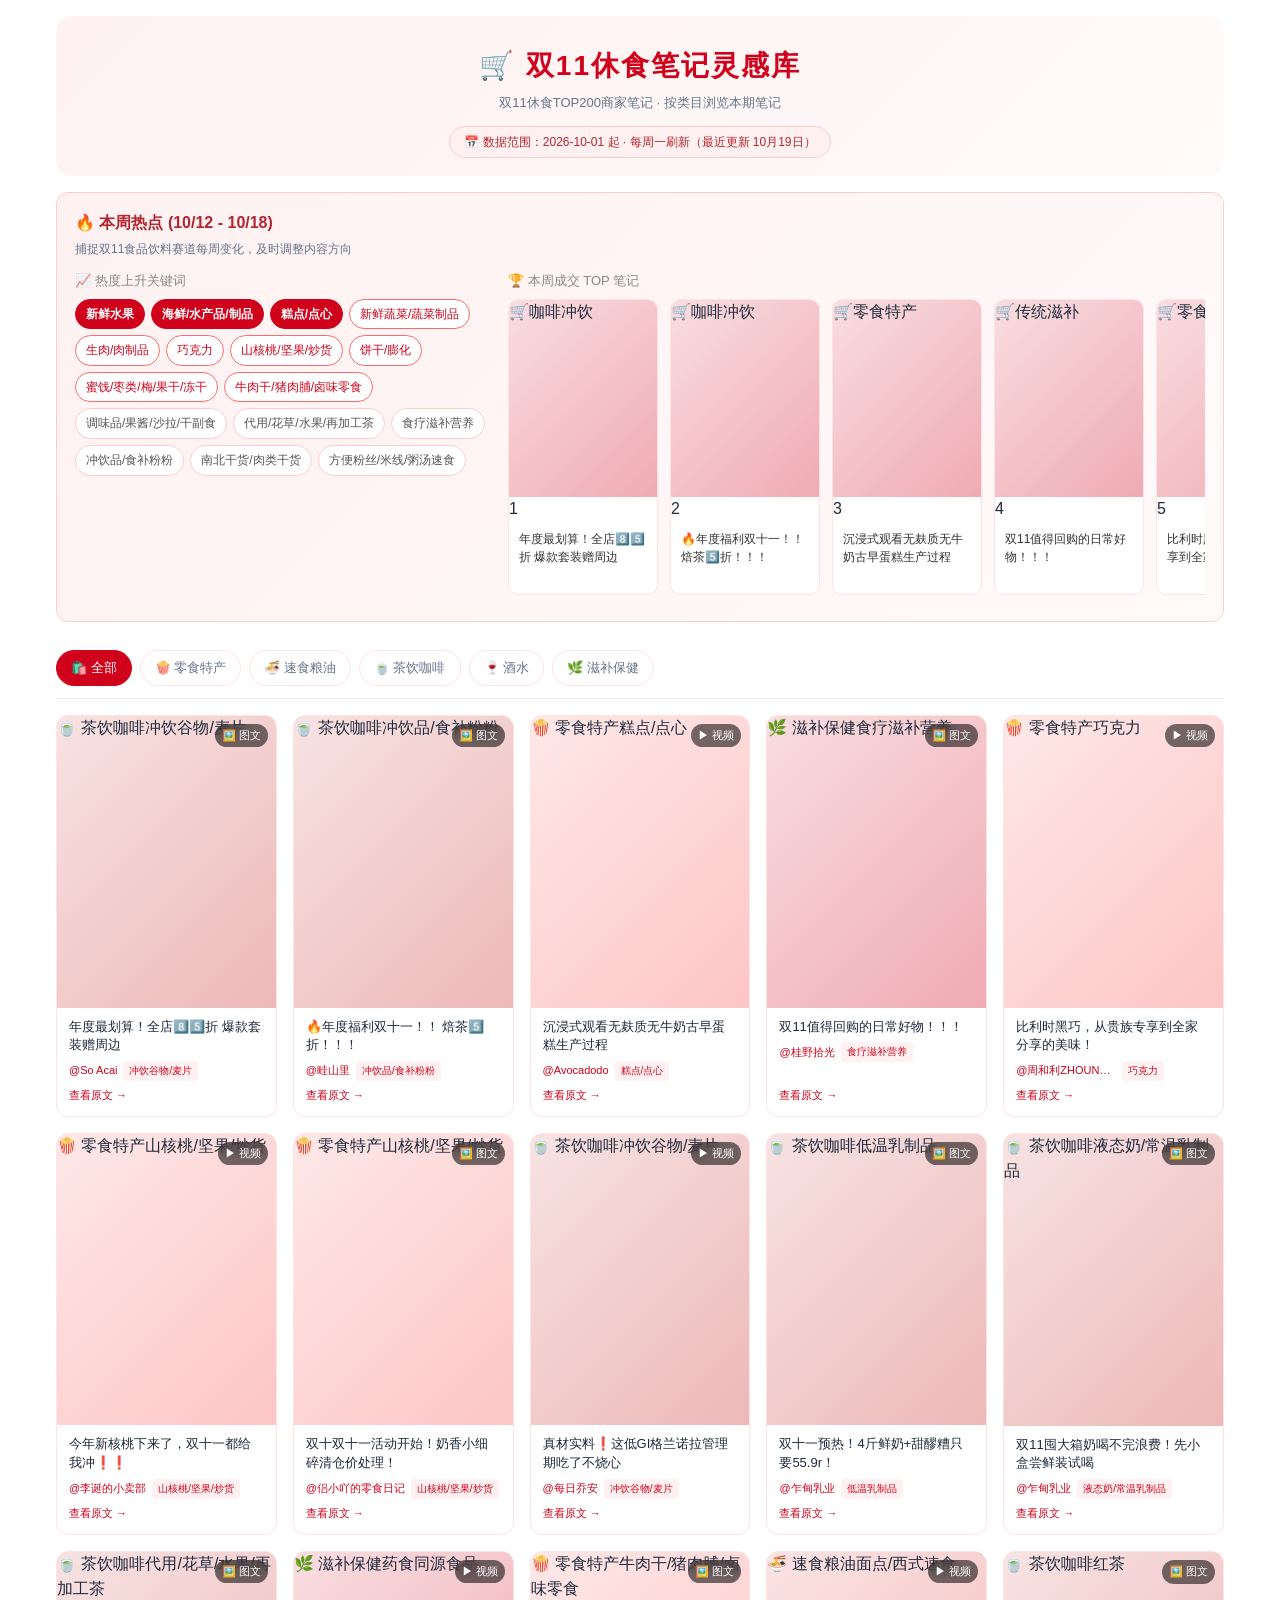
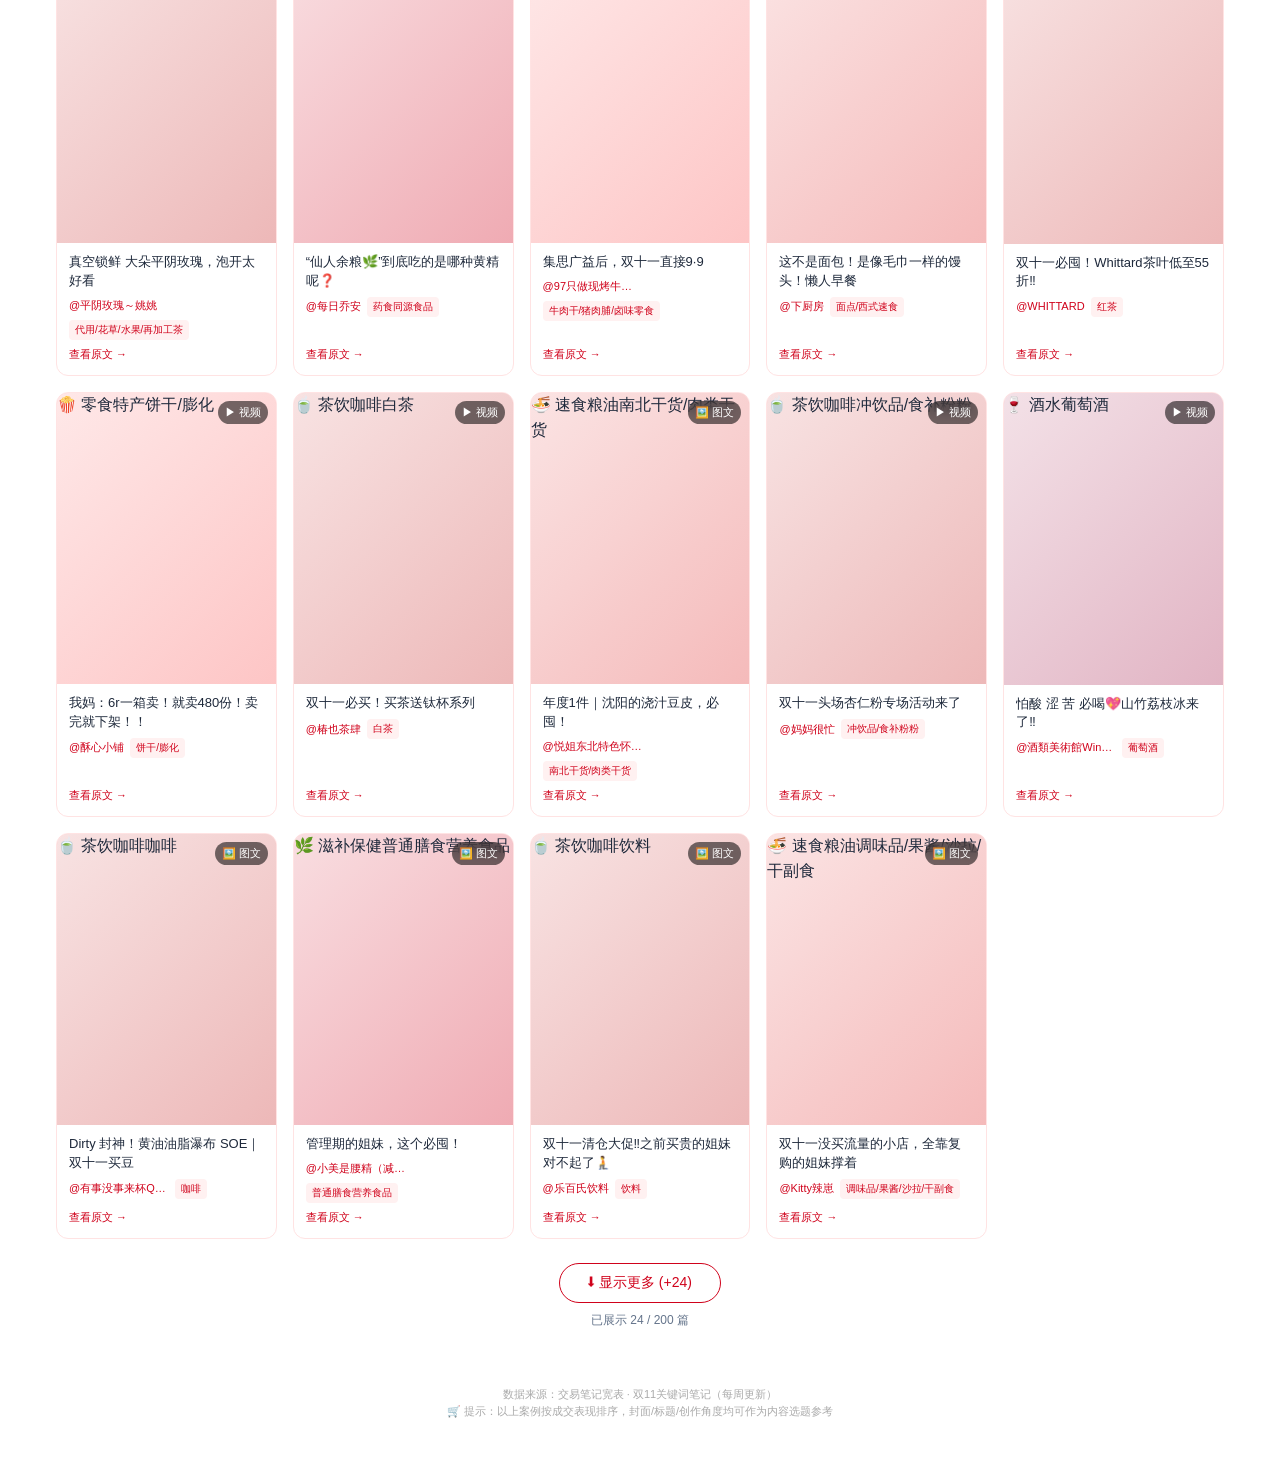
==== external_d11.html @ f1c8e38d "d11 wall v27" ====
<!DOCTYPE html><html lang="zh-CN"><head>
<meta charset="UTF-8"/>
<meta name="viewport" content="width=device-width, initial-scale=1.0, viewport-fit=cover"/>
<meta name="referrer" content="no-referrer"/>
<title>双11休食笔记灵感库</title>
<style>
:root {
  --primary: #d0021b;
  --primary-soft: #fff1f1;
  --accent: #ff6b6b;
  --bg: #ffffff;
  --bg-soft: #ffffff;
  --text: #1e293b;
  --text-soft: #64748b;
  --border: #ffe3e3;
  --radius: 12px;
}
* { box-sizing: border-box; margin: 0; padding: 0; }
html, body { background: var(--bg); color: var(--text); font-family: -apple-system, BlinkMacSystemFont, "PingFang SC", "Microsoft YaHei", sans-serif; }
body { line-height: 1.55; -webkit-font-smoothing: antialiased; }

.container { max-width: 1200px; margin: 0 auto; padding: 16px; }

/* Header */
.header {
  text-align: center;
  padding: 28px 16px 18px;
  background: linear-gradient(135deg, #fff1f1 0%, #fffafa 100%);
  border-radius: 16px;
  margin-bottom: 16px;
}
.header h1 {
  font-size: 28px;
  color: var(--primary);
  margin-bottom: 6px;
  letter-spacing: 2px;
}
.header .subtitle { color: var(--text-soft); font-size: 13px; }
.header .meta-banner {
  display: inline-block;
  background: #fff1f1;
  border: 1px solid #ffcccc;
  color: #b3252f;
  padding: 6px 14px;
  margin-top: 12px;
  border-radius: 999px;
  font-size: 12px;
}

/* Hot Section */
.hot-section {
  background: linear-gradient(135deg, #fff1f1 0%, #fffafa 100%);
  border: 1px solid #ffcccc;
  border-radius: var(--radius);
  padding: 18px;
  margin-bottom: 20px;
}
.hot-title {
  font-size: 16px;
  font-weight: 600;
  color: #b3252f;
  margin-bottom: 4px;
  display: flex;
  align-items: center;
  gap: 6px;
}
.hot-subtitle {
  font-size: 12px;
  color: var(--text-soft);
  margin-bottom: 12px;
}
.hot-row { display: flex; gap: 16px; flex-wrap: wrap; }
.hot-col { flex: 1 1 280px; min-width: 0; }
.hot-col h3 {
  font-size: 13px;
  color: #888;
  margin-bottom: 8px;
  font-weight: 500;
}

/* 热点词云 */
.kw-cloud { display: flex; flex-wrap: wrap; gap: 6px; }
.kw-chip {
  display: inline-flex;
  align-items: center;
  gap: 3px;
  padding: 5px 10px;
  border-radius: 999px;
  font-size: 12px;
  background: #fff;
  border: 1px solid #ffcccc;
  color: #555;
  cursor: default;
}
.kw-chip.up { border-color: #ff6b6b; color: #d0021b; font-weight: 500; }
.kw-chip.up-strong { background: #d0021b; color: #fff; border-color: #d0021b; font-weight: 600; }
.kw-chip .arrow { font-size: 10px; }

/* 热点笔记榜（横向滚动 + 大卡 + 完整标题） */
.hot-notes-row { display: flex; gap: 12px; overflow-x: auto; padding-bottom: 8px; scroll-snap-type: x mandatory; }
.hot-notes-row::-webkit-scrollbar { height: 6px; }
.hot-notes-row::-webkit-scrollbar-track { background: #ffe3e3; border-radius: 3px; }
.hot-notes-row::-webkit-scrollbar-thumb { background: #ff6b6b; border-radius: 3px; }
.hot-note-card {
  flex: 0 0 150px;
  scroll-snap-align: start;
  background: #fff;
  border-radius: 10px;
  overflow: hidden;
  border: 1px solid var(--border);
  text-decoration: none;
  color: inherit;
  transition: transform .15s;
  display: flex;
  flex-direction: column;
}
.hot-note-card:hover { transform: translateY(-2px); box-shadow: 0 4px 12px rgba(255,107,53,.15); }
.hot-note-cover {
  width: 100%;
  aspect-ratio: 3/4;
  background: #f5f5f5 url("data:image/svg+xml,%3Csvg xmlns='http://www.w3.org/2000/svg' width='40' height='40' viewBox='0 0 24 24' fill='none' stroke='%23ccc' stroke-width='2'%3E%3Crect x='3' y='3' width='18' height='18' rx='2'/%3E%3Ccircle cx='8.5' cy='8.5' r='1.5'/%3E%3Cpath d='M21 15l-5-5L5 21'/%3E%3C/svg%3E") center/30px no-repeat;
  object-fit: cover;
  display: block;
}
.hot-note-title {
  font-size: 12px;
  padding: 8px 10px 10px;
  line-height: 1.5;
  color: #333;
  word-break: break-all;
  flex: 1;
}

/* Tabs */
.tabs {
  display: flex;
  gap: 8px;
  overflow-x: auto;
  padding: 8px 0 12px;
  position: sticky;
  top: 0;
  background: var(--bg);
  z-index: 10;
  border-bottom: 1px solid var(--border);
  margin-bottom: 16px;
}
.tabs::-webkit-scrollbar { display: none; }
.tab-btn {
  flex: 0 0 auto;
  padding: 8px 14px;
  background: var(--bg-soft);
  border: 1px solid var(--border);
  border-radius: 999px;
  font-size: 13px;
  color: var(--text-soft);
  cursor: pointer;
  white-space: nowrap;
  transition: all .15s;
}
.tab-btn:hover { background: #f0f0f0; }
.tab-btn.active {
  background: var(--primary);
  color: #fff;
  border-color: var(--primary);
}

/* Note Grid */
.note-grid {
  display: grid;
  grid-template-columns: repeat(auto-fill, minmax(160px, 1fr));
  gap: 12px;
}
@media (min-width: 768px) {
  .note-grid { grid-template-columns: repeat(auto-fill, minmax(200px, 1fr)); gap: 16px; }
}

/* 加载更多按钮 */
.load-more-wrap { text-align: center; padding: 24px 16px 8px; }
.load-more-btn {
  display: inline-flex;
  align-items: center;
  gap: 6px;
  padding: 10px 28px;
  background: #fff;
  border: 1px solid var(--primary);
  color: var(--primary);
  border-radius: 999px;
  font-size: 14px;
  font-weight: 500;
  cursor: pointer;
  transition: all .15s;
}
.load-more-btn:hover { background: var(--primary); color: #fff; }
.load-more-btn:disabled { opacity: .4; cursor: not-allowed; background: #f5f5f5; border-color: #ddd; color: #999; }
.load-more-hint { color: var(--text-soft); font-size: 12px; margin-top: 8px; }
.note-card {
  background: #fff;
  border-radius: var(--radius);
  overflow: hidden;
  border: 1px solid var(--border);
  text-decoration: none;
  color: inherit;
  display: flex;
  flex-direction: column;
  transition: transform .15s, box-shadow .15s;
}
.note-card:hover {
  transform: translateY(-3px);
  box-shadow: 0 6px 20px rgba(0,0,0,.08);
}
.note-cover {
  width: 100%;
  aspect-ratio: 3/4;
  background: #f5f5f5 url("data:image/svg+xml,%3Csvg xmlns='http://www.w3.org/2000/svg' width='60' height='60' viewBox='0 0 24 24' fill='none' stroke='%23ccc' stroke-width='1.5'%3E%3Crect x='3' y='3' width='18' height='18' rx='2'/%3E%3Ccircle cx='8.5' cy='8.5' r='1.5'/%3E%3Cpath d='M21 15l-5-5L5 21'/%3E%3C/svg%3E") center/40px no-repeat;
  object-fit: cover;
  display: block;
  position: relative;
}
.note-type-badge {
  position: absolute;
  top: 8px;
  right: 8px;
  padding: 3px 7px;
  border-radius: 999px;
  font-size: 11px;
  background: rgba(0,0,0,.55);
  color: #fff;
  backdrop-filter: blur(6px);
}
.note-body {
  padding: 10px 12px 12px;
  display: flex;
  flex-direction: column;
  gap: 6px;
  flex: 1;
}
.note-title {
  font-size: 13px;
  line-height: 1.45;
  font-weight: 500;
  display: -webkit-box;
  -webkit-line-clamp: 2;
  -webkit-box-orient: vertical;
  overflow: hidden;
}
.note-meta {
  display: flex;
  align-items: center;
  gap: 6px;
  font-size: 11px;
  color: var(--text-soft);
  flex-wrap: wrap;
}
.note-meta .author { color: var(--primary); font-weight: 500; max-width: 100px; overflow: hidden; text-overflow: ellipsis; white-space: nowrap; }
.note-meta .cat-tag {
  background: var(--primary-soft);
  color: var(--primary);
  padding: 2px 6px;
  border-radius: 4px;
  font-size: 10px;
}
.note-link {
  margin-top: auto;
  font-size: 11px;
  color: var(--primary);
  display: inline-flex;
  align-items: center;
  gap: 2px;
}

/* Empty */
.empty {
  text-align: center;
  padding: 40px 16px;
  color: var(--text-soft);
  font-size: 13px;
}

/* Footer */
.footer {
  text-align: center;
  padding: 24px 16px;
  color: #aaa;
  font-size: 11px;
  margin-top: 24px;
}
</style>
<script src="https://fe-static.xhscdn.com/data/cowork-uba-script/dist/uba-script.js?random=1792121338858216"></script></head>
<body>
<div class="container">

  <header class="header">
    <h1>🛒 双11休食笔记灵感库</h1>
    <div class="subtitle">双11休食TOP200商家笔记 · 按类目浏览本期笔记</div>
    <div class="meta-banner">📅 数据范围：2026-10-01 起 · 每周一刷新（最近更新 10月19日）</div>
  </header>

  <!-- 周度热点 -->
  <section class="hot-section">
    <div class="hot-title">🔥 本周热点 (10/12 - 10/18)</div>
    <div class="hot-subtitle">捕捉双11食品饮料赛道每周变化，及时调整内容方向</div>

    <div class="hot-row">
      <div class="hot-col">
        <h3>📈 热度上升关键词</h3>
        <div class="kw-cloud" id="kw-cloud"></div>
      </div>
      <div class="hot-col" style="flex:1 1 560px;">
        <h3>🏆 本周成交 TOP 笔记</h3>
        <div class="hot-notes-row" id="hot-notes-row"></div>
      </div>
    </div>
  </section>

  <!-- Tabs -->
  <nav class="tabs" id="tabs"></nav>

  <!-- Note Grid -->
  <div id="note-grid-container"></div>

  <footer class="footer">
    数据来源：交易笔记宽表 · 双11关键词笔记（每周更新）<br/>
    🛒 提示：以上案例按成交表现排序，封面/标题/创作角度均可作为内容选题参考
  </footer>
</div>

<script>
const TAB_CONFIG = [{"key":"all","label":"🛍️ 全部","color":"#d0021b"},{"key":"snack","label":"🍿 零食特产","color":"#fa5252"},{"key":"seasoning","label":"🍜 速食粮油","color":"#e03131"},{"key":"tea_coffee","label":"🍵 茶饮咖啡","color":"#c92a2a"},{"key":"wine","label":"🍷 酒水","color":"#a61e4d"},{"key":"health","label":"🌿 滋补保健","color":"#d0021b"}];
const NOTES_BY_TAB = {"snack":[{"note_id":"6ad0ce76000000000a0237e7","note_type":"2","note_title":"沉浸式观看无麸质无牛奶古早蛋糕生产过程","author_nickname":"Avocadodo","shop_name":"Avocadodo旗舰店","second_category_name":"糕点/点心","first_category_name":"零食/坚果/特产","deal_gmv":399.0,"rn":743,"first_file_id":"spectrum/1040g0k0326bjimgr440g5nbqsm808bgvtqm2e50"},{"note_id":"6acdd1a2000000000a01ef94","note_type":"2","note_title":"比利时黑巧，从贵族专享到全家分享的美味！","author_nickname":"周和利ZHOUNDLEE","shop_name":"周和利ZHOUNDLEE旗舰店","second_category_name":"巧克力","first_category_name":"零食/坚果/特产","deal_gmv":398.0,"rn":742,"first_file_id":"spectrum/1040g34o3268j33l7k41048n2d0bm36n9e2giae0"},{"note_id":"6ac651b4000000001802d9c9","note_type":"2","note_title":"今年新核桃下来了，双十一都给我冲❗️❗️","author_nickname":"李诞的小卖部","shop_name":"核桃鲜风旗舰店","second_category_name":"山核桃/坚果/炒货","first_category_name":"零食/坚果/特产","deal_gmv":398.0,"rn":880,"first_file_id":"1040g0083261bkeobk4005pcc9vfoh33196daj50"},{"note_id":"6aca2f88000000000a024379","note_type":"1","note_title":"双十双十一活动开始！奶香小细碎清仓价处理！","author_nickname":"侣小吖的零食日记","shop_name":"侣小吖的零食日记的店","second_category_name":"山核桃/坚果/炒货","first_category_name":"零食/坚果/特产","deal_gmv":397.0,"rn":879,"first_file_id":"notes_pre_post/1040g3k032654de0p4e105p1vghq4mgfcu2o90g0"},{"note_id":"6acef943000000000100b4c9","note_type":"1","note_title":"集思广益后，双十一直接9·9","author_nickname":"97只做现烤牛肉干","shop_name":"97只做现烤牛肉干的店","second_category_name":"牛肉干/猪肉脯/卤味零食","first_category_name":"零食/坚果/特产","deal_gmv":390.0,"rn":872,"first_file_id":"1040g2sg3269oomqtl0005phbrm0gu3egibco798"},{"note_id":"6ad393f6000000000202a9f3","note_type":"2","note_title":"我妈：6r一箱卖！就卖480份！卖完就下架！！","author_nickname":"酥心小铺","shop_name":"喜XL乐杂货铺的店","second_category_name":"饼干/膨化","first_category_name":"零食/坚果/特产","deal_gmv":388.0,"rn":727,"first_file_id":"1040g2sg326djc4r956fg5qj4e5v4oc016dfvl40"},{"note_id":"6accdfff000000001a031a17","note_type":"1","note_title":"它来了❗️它带着双十一活动来啦‼️","author_nickname":"科尔沁左翼中旗一号牧场牛肉干店","shop_name":"科尔沁左翼中旗一号牧场牛肉干店的店","second_category_name":"牛肉干/猪肉脯/卤味零食","first_category_name":"零食/坚果/特产","deal_gmv":378.0,"rn":860,"first_file_id":"notes_pre_post/1040g3k83267odeqdkq704595fopu59m8rsjvl9g"},{"note_id":"6ad1a9fc000000000b0056ed","note_type":"2","note_title":"碱水脑袋请进｜双十一限时3️⃣折","author_nickname":"JUICY SUPPLY","shop_name":"JUICY SUPPLY的店","second_category_name":"糕点/点心","first_category_name":"零食/坚果/特产","deal_gmv":373.0,"rn":855,"first_file_id":"1040g008326ccqdcmlg1g5n0n13qhvadr6jqtnrg"},{"note_id":"6ad34588000000000100ba2a","note_type":"2","note_title":"1年1度购物狂欢🎉纯大米吐司🍞","author_nickname":"纯米制果（无麸质）","shop_name":"纯米制果（无麸质）的店","second_category_name":"糕点/点心","first_category_name":"零食/坚果/特产","deal_gmv":372.0,"rn":710,"first_file_id":"1040g2sg326e04asjke705no9pjrg8ad1qvc07og"},{"note_id":"6ad1ed55000000001801609c","note_type":"2","note_title":"筱梅好大气‼️","author_nickname":"麻六记MALUJI","shop_name":"麻六记MALUJI的店","second_category_name":"鱿鱼丝/鱼干/海味即食","first_category_name":"零食/坚果/特产","deal_gmv":365.0,"rn":699,"first_file_id":"1040g008326cmegog5g005oi4bdmk100e5tnd3g0"},{"note_id":"6acb7f280000000018010d66","note_type":"1","note_title":"双十一！清仓！清仓！清仓价！小细碎清完就下架","author_nickname":"侣小吖的零食日记","shop_name":"侣小吖的零食日记的店","second_category_name":"山核桃/坚果/炒货","first_category_name":"零食/坚果/特产","deal_gmv":362.0,"rn":846,"first_file_id":"notes_pre_post/1040g3k83266da4cil67g5p1vghq4mgfc87huivo"},{"note_id":"6ac8fec2000000000a01f8b3","note_type":"1","note_title":"考研最爱！！没有之一！！","author_nickname":"农香森旗舰店","shop_name":"农香森旗舰店","second_category_name":"牛肉干/猪肉脯/卤味零食","first_category_name":"零食/坚果/特产","deal_gmv":359.0,"rn":691,"first_file_id":"notes_pre_post/1040g3k83263vau5s4e705p72qr008qt328ba5u0"},{"note_id":"6acc9e35000000001500d092","note_type":"2","note_title":"双11囤！这种好吃又热量⬇️的黑巧组合太香","author_nickname":"每日黑巧便利店","shop_name":"每日黑巧 CHOCDAY旗舰店","second_category_name":"巧克力","first_category_name":"零食/坚果/特产","deal_gmv":359.0,"rn":845,"first_file_id":"spectrum/1040g34o3267gdil34c104au4en0brj6glk9mmk0"},{"note_id":"6ad084a8000000000b0050e0","note_type":"2","note_title":"自律期的秋日救赎🍈比甜品还好吃！热量还低","author_nickname":"控卡小天才","shop_name":"fiboo旗舰店","second_category_name":"饼干/膨化","first_category_name":"零食/坚果/特产","deal_gmv":355.0,"rn":683,"first_file_id":"1040g2sg326b0b9dd5g1g5noj9jgg8tu96qme0o0"},{"note_id":"6ad3964c0000000012034aa9","note_type":"2","note_title":"我爸定价：6r一包！好吃就有回头客！","author_nickname":"大吃一口酥","shop_name":"喜XL乐杂货铺的店","second_category_name":"饼干/膨化","first_category_name":"零食/坚果/特产","deal_gmv":348.0,"rn":675,"first_file_id":"1040g2sg326dsiqes44ig5qj35nuj0602nft32a8"},{"note_id":"6ad1e68a0000000014031ef1","note_type":"1","note_title":"双十一立减1️⃣1️⃣，错过拍大腿！","author_nickname":"士丹頓茶餐廳","shop_name":"士丹頓茶餐廳旗舰店","second_category_name":"糕点/点心","first_category_name":"零食/坚果/特产","deal_gmv":346.0,"rn":835,"first_file_id":"notes_pre_post/1040g3k8326clivh950b05p6rdtog8gr3kfs1j8o"},{"note_id":"6ad0cd41000000000100828d","note_type":"2","note_title":"双十一不用苦苦等待🙋‍♀️活动提前开启！","author_nickname":"三三cake","shop_name":"三三cake的店","second_category_name":"月饼","first_category_name":"零食/坚果/特产","deal_gmv":345.0,"rn":834,"first_file_id":"1040g2sg326b84iqckqe0492nnarquomp0eilrco"},{"note_id":"6acb5f2400000000180104ac","note_type":"2","note_title":"双十一可以薅这个某生平替了！","author_nickname":"爱吃薯条的朱同学","shop_name":"朱古力zhu的店","second_category_name":"饼干/膨化","first_category_name":"零食/坚果/特产","deal_gmv":340.0,"rn":830,"first_file_id":"1040g2sg326698i0m56kg5qjtlm4ku2003flkgrg"},{"note_id":"6ad08045000000000a023829","note_type":"1","note_title":"双十一启动！盲盒85折！75元/盒（新会员）","author_nickname":"挚爱小马工作室","shop_name":"挚爱小马工作室的店","second_category_name":"糕点/点心","first_category_name":"零食/坚果/特产","deal_gmv":339.0,"rn":829,"first_file_id":"spectrum/1040g0k0326b9ibbmkc005ojqatiod6aniisl5lg"},{"note_id":"6acf2cd90000000015015ecd","note_type":"1","note_title":"老板看着双十一的订单说：恰巴塔活动价续上","author_nickname":"玩铁猩猩","shop_name":"玩铁猩猩旗舰店","second_category_name":"糕点/点心","first_category_name":"零食/坚果/特产","deal_gmv":337.0,"rn":827,"first_file_id":"notes_pre_post/1040g3k83269vcvhv4aag4a7eu37q6v871mc6vio"},{"note_id":"6ad1f0530000000018011444","note_type":"1","note_title":"双十一福利｜一次集齐四种口味的肉桂全家福","author_nickname":"JUICY SUPPLY","shop_name":"JUICY SUPPLY的店","second_category_name":"糕点/点心","first_category_name":"零食/坚果/特产","deal_gmv":336.0,"rn":826,"first_file_id":"1040g008326cjtj04l60g5n0n13qhvadrbsd6de0"},{"note_id":"6ad384710000000015001fd8","note_type":"1","note_title":"双十一不买，很难有这样的价格了🤤！！","author_nickname":"狼牧君·川西牛郎","shop_name":"狼牧君·川西牛郎的店","second_category_name":"牛肉干/猪肉脯/卤味零食","first_category_name":"零食/坚果/特产","deal_gmv":334.0,"rn":824,"first_file_id":"1040g008326e850fb50005p3r2324mh5pn5l5gdo"},{"note_id":"6ac8c314000000001203c5a6","note_type":"1","note_title":"购物狂欢开启，还有金奖好消息！","author_nickname":"Kessho珂珂琥精品巧克力","shop_name":"Kessho珂珂琥精品巧克力的店","second_category_name":"巧克力","first_category_name":"零食/坚果/特产","deal_gmv":332.0,"rn":822,"first_file_id":"spectrum/1040g34o3263meks0k4805ntqcvsgbkn4vkcpg18"},{"note_id":"6acdf8be000000001402cca1","note_type":"1","note_title":"降价啦！降价啦！双十一活动中❗️鸡肉干囤起来","author_nickname":"农香森旗舰店","shop_name":"农香森旗舰店","second_category_name":"牛肉干/猪肉脯/卤味零食","first_category_name":"零食/坚果/特产","deal_gmv":330.0,"rn":820,"first_file_id":"notes_pre_post/1040g3k03268qq8dgl6005p72qr008qt3oga55uo"},{"note_id":"6ac0f498000000001303cdcc","note_type":"2","note_title":"宅家零食幸福感，被这罐巧克力承包了","author_nickname":"祖祖的巧克力宇宙","shop_name":"祖祖的巧克力宇宙的店","second_category_name":"巧克力","first_category_name":"零食/坚果/特产","deal_gmv":324.0,"rn":635,"first_file_id":"1040g008325s3sf2a56004b8f1lss1qk3lqffoig"},{"note_id":"6ad0431f000000001b02396b","note_type":"2","note_title":"四重力黑巧超值秒秒活动来啦！","author_nickname":"理想燃料","shop_name":"理想燃料旗舰店","second_category_name":"巧克力","first_category_name":"零食/坚果/特产","deal_gmv":321.0,"rn":631,"first_file_id":"spectrum/1040g34o326b2alp94c104b3js6dqapvuui1d1d0"},{"note_id":"6ad32474000000001c01c581","note_type":"2","note_title":"我妈：6r一袋！我爸：6r一袋包邮！我：遵命！","author_nickname":"酥心小铺","shop_name":"喜XL乐杂货铺的店","second_category_name":"饼干/膨化","first_category_name":"零食/坚果/特产","deal_gmv":320.0,"rn":630,"first_file_id":"1040g2sg326djc4r956eg5qj4e5v4oc01et7ejo0"},{"note_id":"6ac8b8230000000015005238","note_type":"2","note_title":"找到这个 足够我骄傲800年了。","author_nickname":"Gogotiger虎果果","shop_name":"Gogotiger虎果果旗舰店","second_category_name":"饼干/膨化","first_category_name":"零食/坚果/特产","deal_gmv":317.0,"rn":624,"first_file_id":"spectrum/1040g34o3263mgjpmk60g5neso6hg97a5md4t0o8"},{"note_id":"6acdae76000000000202b9dd","note_type":"1","note_title":"自律期也能大胆炫的蛋白棒，热量不到100kcal","author_nickname":"fiboo","shop_name":"fiboo旗舰店","second_category_name":"饼干/膨化","first_category_name":"零食/坚果/特产","deal_gmv":313.0,"rn":619,"first_file_id":"notes_pre_post/1040g3k03268gr2eo4e505p8eneo5s9ri6ld9ic8"},{"note_id":"6ad2ec04000000000202921b","note_type":"1","note_title":"活动啦！牛肉干双十一购物狂欢节🎉！！","author_nickname":"狼牧君·川西牛郎","shop_name":"狼牧君·川西牛郎的店","second_category_name":"牛肉干/猪肉脯/卤味零食","first_category_name":"零食/坚果/特产","deal_gmv":312.0,"rn":802,"first_file_id":"1040g2sg326ce5nv6kqk05p3r2324mh5pttb8oq8"},{"note_id":"6acf4be9000000001b01fa8f","note_type":"2","note_title":"汪小菲夫妻提前送双十一福利‼️","author_nickname":"麻六记MALUJI","shop_name":"麻六记MALUJI的店","second_category_name":"豆干制品/蔬菜干","first_category_name":"零食/坚果/特产","deal_gmv":303.0,"rn":796,"first_file_id":"1040g2sg326a2vo0elh605oi4bdmk100ebib64po"},{"note_id":"6acec8e400000000150057ca","note_type":"1","note_title":"苹果山楂山药水，给娃煮水喝千万别乱用！","author_nickname":"温县子璋垆土怀山药","shop_name":"温县子璋垆土怀山药的店","second_category_name":"蜜饯/枣类/梅/果干/冻干","first_category_name":"零食/坚果/特产","deal_gmv":300.0,"rn":601,"first_file_id":"1040g2sg3269jsenel0c05odbunlk0r66mha4utg"},{"note_id":"6aca2e46000000001500daa4","note_type":"2","note_title":"唯一缺点：太划算，市面根本找不到！","author_nickname":"大辰临安山核桃","shop_name":"大辰临安山核桃的店","second_category_name":"山核桃/坚果/炒货","first_category_name":"零食/坚果/特产","deal_gmv":296.0,"rn":595,"first_file_id":"1040g2sg32654a7uh44e04a4n9d3d04buo7d74a0"},{"note_id":"6ac854590000000015011147","note_type":"1","note_title":"小红薯双十一开始了！开始发券了🤩","author_nickname":"好品食品","shop_name":"好品食品的店","second_category_name":"饼干/膨化","first_category_name":"零食/坚果/特产","deal_gmv":295.0,"rn":788,"first_file_id":"notes_pre_post/1040g3k83263acg3e50004a5l0v61cn64o96a688"},{"note_id":"6aca5b60000000001801954c","note_type":"2","note_title":"陈皮新手闭眼冲！丑皮也能喝出高级感！✨","author_nickname":"新会格调陈皮","shop_name":"花间格调陈皮的店","second_category_name":"蜜饯/枣类/梅/果干/冻干","first_category_name":"零食/坚果/特产","deal_gmv":294.0,"rn":594,"first_file_id":"1040g0083264krdmf4e0g5n4kuaakklqca2munho"},{"note_id":"6ad2deae000000001b01d409","note_type":"1","note_title":"双十一必须囤上可露丽🍯","author_nickname":"野露可🥑","shop_name":"橘芷可露丽的店","second_category_name":"糕点/点心","first_category_name":"零食/坚果/特产","deal_gmv":289.0,"rn":782,"first_file_id":"1040g2sg326djtlcmlge05nptdsr084jrjefn35g"},{"note_id":"6aca4d7b000000001203ece9","note_type":"2","note_title":"我妈“10月不吃山核桃，又要等一年”","author_nickname":"大辰临安山核桃","shop_name":"大辰临安山核桃的店","second_category_name":"山核桃/坚果/炒货","first_category_name":"零食/坚果/特产","deal_gmv":269.0,"rn":563,"first_file_id":"1040g2sg32657thvckce04a4n9d3d04buan849lg"},{"note_id":"6ac8b942000000001303c05c","note_type":"2","note_title":"治愈牛马小零食！回购6盒不够吃😭...","author_nickname":"Patchi","shop_name":"Patchi旗舰店","second_category_name":"巧克力","first_category_name":"零食/坚果/特产","deal_gmv":263.0,"rn":554,"first_file_id":"spectrum/1040g0k03263mrdei580g5ohgcb6od0u6plr6qa8"},{"note_id":"6acc5f00000000000a01ea24","note_type":"2","note_title":"🎉 双十一大促开启！全店所有产品85折！","author_nickname":"纯米制果（无麸质）","shop_name":"纯米制果（无麸质）的店","second_category_name":"糕点/点心","first_category_name":"零食/坚果/特产","deal_gmv":236.0,"rn":709,"first_file_id":"1040g00832678gm6l4e005no9pjrg8ad1ojaoln8"}],"seasoning":[{"note_id":"6acca434000000000a02392f","note_type":"2","note_title":"这不是面包！是像毛巾一样的馒头！懒人早餐","author_nickname":"下厨房","shop_name":"下厨房旗舰店","second_category_name":"面点/西式速食","first_category_name":"粮油调味/速食/干货/烘焙","deal_gmv":389.0,"rn":728,"first_file_id":"1040g008326794a8fke105ntnif508armu81i640"},{"note_id":"6ad21a80000000001a02b7e8","note_type":"1","note_title":"年度1件｜沈阳的浇汁豆皮，必囤！","author_nickname":"悦姐东北特色怀旧小吃铺二店","shop_name":"悦姐东北特色怀旧小吃铺二店的店","second_category_name":"南北干货/肉类干货","first_category_name":"粮油调味/速食/干货/烘焙","deal_gmv":386.0,"rn":725,"first_file_id":"notes_pre_post/1040g3k0326crrl27kc005o2fg410bg909ur6bgg"},{"note_id":"6ad38da2000000001501451c","note_type":"1","note_title":"双十一没买流量的小店，全靠复购的姐妹撑着","author_nickname":"Kitty辣崽","shop_name":"晴晴小辣猪的店","second_category_name":"调味品/果酱/沙拉/干副食","first_category_name":"粮油调味/速食/干货/烘焙","deal_gmv":382.0,"rn":864,"first_file_id":"notes_pre_post/1040g3k0326e92ef14c005qhjgru40101rqrqdc8"},{"note_id":"6acb6fbe000000001402d463","note_type":"1","note_title":"不要再等11月了，我怕卖不到11月😱","author_nickname":"老许红菇日记","shop_name":"老许红菇日记的店","second_category_name":"南北干货/肉类干货","first_category_name":"粮油调味/速食/干货/烘焙","deal_gmv":374.0,"rn":712,"first_file_id":"notes_pre_post/1040g3k83266bhvo3l6a05og7oo0k18nh8dmlnto"},{"note_id":"6ace01d0000000001303f2de","note_type":"2","note_title":"双十一你就闭眼买吧！Double美味","author_nickname":"班干部BANGANBU","shop_name":"班干部BANGANBU旗舰店","second_category_name":"方便粉丝/米线/粥汤速食","first_category_name":"粮油调味/速食/干货/烘焙","deal_gmv":372.0,"rn":854,"first_file_id":"spectrum/1040g0k03268rtck9k6005pnflc0ne7lr17qoqm8"},{"note_id":"6acf50b1000000001a020e8b","note_type":"1","note_title":"回头客TOP1的椰子油，再次感谢5w+的喜欢🙏","author_nickname":"COCO&VOVO","shop_name":"COCO&VOVO旗舰店","second_category_name":"食用油/调味油","first_category_name":"粮油调味/速食/干货/烘焙","deal_gmv":370.0,"rn":707,"first_file_id":"notes_pre_post/1040g3k8326a3f7nl4c005p6m06bghp0lu6pgj08"},{"note_id":"6ace4a03000000000a025835","note_type":"1","note_title":"感谢小红书🙏买到了双十一top1辣椒！好喜欢","author_nickname":"晴晴小辣猪","shop_name":"晴晴小辣猪的店","second_category_name":"调味品/果酱/沙拉/干副食","first_category_name":"粮油调味/速食/干货/烘焙","deal_gmv":368.0,"rn":704,"first_file_id":"notes_pre_post/1040g3k83267su8bb56cg5p64dpkip14mujgiau0"},{"note_id":"6acf4e2c000000000a0206a8","note_type":"1","note_title":"油漱21天，同事问我是不是偷偷洗了牙","author_nickname":"Amanda","shop_name":"COCO&VOVO旗舰店","second_category_name":"食用油/调味油","first_category_name":"粮油调味/速食/干货/烘焙","deal_gmv":358.0,"rn":689,"first_file_id":"notes_pre_post/1040g3k0326a4g8jr4e6g5ptk8ic3925b2uh7gc8"},{"note_id":"6ace0aa2000000001c00f54a","note_type":"1","note_title":"绝了。。。油拔漱口只有0次和无数次","author_nickname":"COCO&VOVO","shop_name":"COCO&VOVO旗舰店","second_category_name":"食用油/调味油","first_category_name":"粮油调味/速食/干货/烘焙","deal_gmv":351.0,"rn":678,"first_file_id":"notes_pre_post/1040g3k03268fuqph4c505p6m06bghp0lj812a48"},{"note_id":"6ace46880000000018018116","note_type":"1","note_title":"「年度福利」双11别乱花钱！","author_nickname":"粑粑味的巧克力","shop_name":"禾灶汪二娃掉渣饼的店","second_category_name":"面点/西式速食","first_category_name":"粮油调味/速食/干货/烘焙","deal_gmv":351.0,"rn":838,"first_file_id":"1040g00832694b4opkq005qa2opnciu56qtr6q8o"},{"note_id":"6acc79120000000002029d9a","note_type":"2","note_title":"不愧是女性之友！真的后悔没有早知道它","author_nickname":"天桂","shop_name":"天桂旗舰店","second_category_name":"南北干货/肉类干货","first_category_name":"粮油调味/速食/干货/烘焙","deal_gmv":349.0,"rn":676,"first_file_id":"spectrum/1040g0k03267burfc4c0g5p494tljojf7tqd8ql0"},{"note_id":"6ad44400000000002703580d","note_type":"2","note_title":"羊肚菌炒肉这么好吃😋你一定要试试❗️","author_nickname":"羊肚菌小菇娘","shop_name":"羊肚菌小菇娘的店","second_category_name":"南北干货/肉类干货","first_category_name":"粮油调味/速食/干货/烘焙","deal_gmv":318.0,"rn":625,"first_file_id":"1040g008326eqf42ske0g40tmbbboeef30uqqhig"},{"note_id":"6ac8be07000000001500d67c","note_type":"1","note_title":"双十一福利来袭🙏再次感谢5w+姐妹喜爱！","author_nickname":"COCO&VOVO","shop_name":"COCO&VOVO旗舰店","second_category_name":"食用油/调味油","first_category_name":"粮油调味/速食/干货/烘焙","deal_gmv":315.0,"rn":805,"first_file_id":"notes_pre_post/1040g3k03263lkhfa4c505p6m06bghp0l04m43j0"},{"note_id":"6aca13790000000012038ec5","note_type":"1","note_title":"双十一囤货椰子油 跟着阿雅直接抄作业🛒","author_nickname":"COCO&VOVO","shop_name":"COCO&VOVO旗舰店","second_category_name":"食用油/调味油","first_category_name":"粮油调味/速食/干货/烘焙","deal_gmv":314.0,"rn":804,"first_file_id":"notes_pre_post/1040g3k832650uus2k6705p6m06bghp0lsimq5kg"},{"note_id":"6ac9add70000000018029b25","note_type":"2","note_title":"双十一必囤！这罐桂圆肉我要回购N次","author_nickname":"天桂","shop_name":"天桂旗舰店","second_category_name":"南北干货/肉类干货","first_category_name":"粮油调味/速食/干货/烘焙","deal_gmv":308.0,"rn":799,"first_file_id":"spectrum/1040g0k03264kkmol58005p494tljojf7gntbpu0"},{"note_id":"6ad329e8000000000a0267ef","note_type":"1","note_title":"感谢双11😭…每天手搓3000张饼底","author_nickname":"汉斯库特披萨HansKurt","shop_name":"汉斯库特披萨HansKurt的店","second_category_name":"烘焙半成品/蛋挞/披萨","first_category_name":"粮油调味/速食/干货/烘焙","deal_gmv":301.0,"rn":794,"first_file_id":"1040g2sg326dsp08rkq704a52ni7nqg1nrcsid10"},{"note_id":"6ac76d29000000000a021985","note_type":"1","note_title":"玖司蒂黑白醋礼盒｜圣诞送礼一套齐全实用","author_nickname":"百年意式油醋工坊","shop_name":"百年意式油醋工坊的店","second_category_name":"调味品/果酱/沙拉/干副食","first_category_name":"粮油调味/速食/干货/烘焙","deal_gmv":298.0,"rn":597,"first_file_id":"spectrum/1040g0k03262e3gs2l8005omovl03hqui4kgbpto"},{"note_id":"6acede870000000015002451","note_type":"2","note_title":"终于知道为什么闺蜜一直让我去吃桂圆肉了","author_nickname":"天桂","shop_name":"天桂旗舰店","second_category_name":"南北干货/肉类干货","first_category_name":"粮油调味/速食/干货/烘焙","deal_gmv":279.0,"rn":575,"first_file_id":"spectrum/1040g0k03269mqmaa4c005p494tljojf7e5o0810"},{"note_id":"6aca0e75000000001303fd31","note_type":"1","note_title":"香草荚双十一活动开始啦～","author_nickname":"Mora-Vanilla🍨香草荚","shop_name":"Mora-Vanilla🍨香草荚的店","second_category_name":"烘焙原料/辅料/食品添加剂","first_category_name":"粮油调味/速食/干货/烘焙","deal_gmv":255.0,"rn":752,"first_file_id":"notes_pre_post/1040g3k83265091v256004640peetlq8vkjaug5g"},{"note_id":"6ac537ca00000000180068c1","note_type":"2","note_title":"又到了香肠季节 既怕它卖爆了又怕它卖不爆","author_nickname":"希希妈手工香肠","shop_name":"希希妈手工香肠的店","second_category_name":"南北干货/肉类干货","first_category_name":"粮油调味/速食/干货/烘焙","deal_gmv":253.0,"rn":541,"first_file_id":"1040g2sg326090bao4egg5pamalj20f84slfik4g"},{"note_id":"6ad18143000000000a02298c","note_type":"2","note_title":"别再被骗了❗️羊肚菌品种如何区分❗️","author_nickname":"羊肚菌小菇娘","shop_name":"羊肚菌小菇娘的店","second_category_name":"南北干货/肉类干货","first_category_name":"粮油调味/速食/干货/烘焙","deal_gmv":245.0,"rn":529,"first_file_id":"1040g008326c97sv84q0040tmbbboeef3pu1c27g"},{"note_id":"6ad2cbb8000000001303ec24","note_type":"2","note_title":"如何区分三类羊肚菌🔥看完视频你就懂了❗️","author_nickname":"羊肚菌小菇娘","shop_name":"羊肚菌小菇娘的店","second_category_name":"南北干货/肉类干货","first_category_name":"粮油调味/速食/干货/烘焙","deal_gmv":230.0,"rn":509,"first_file_id":"1040g008326dhikqg500040tmbbboeef39519540"},{"note_id":"6ac857d9000000001b02f49f","note_type":"2","note_title":"双十一要囤点，鱼丸届的天花板了","author_nickname":"馥华","shop_name":"馥华旗舰店","second_category_name":"火锅/肉类/米饭类速食","first_category_name":"粮油调味/速食/干货/烘焙","deal_gmv":228.0,"rn":688,"first_file_id":"spectrum/1040g34o3263atb0gkc105oincm88d4dq7c6vfj8"}],"tea_coffee":[{"note_id":"6ad229e8000000001c02cc48","note_type":"1","note_title":"年度最划算！全店8️⃣5️⃣折 爆款套装赠周边","author_nickname":"So Acai","shop_name":"So Acai旗舰店","second_category_name":"冲饮谷物/麦片","first_category_name":"咖啡/麦片/冲饮","deal_gmv":400.0,"rn":745,"first_file_id":"notes_pre_post/1040g3k8326ctl3pblg4g4a5bdakm0ouv6nkpp9o"},{"note_id":"6acc7e55000000001800756f","note_type":"1","note_title":"🔥年度福利双十一！！ 焙茶5️⃣折！！！","author_nickname":"畦山里","shop_name":"畦山里的店","second_category_name":"冲饮品/食补粉粉","first_category_name":"咖啡/麦片/冲饮","deal_gmv":400.0,"rn":882,"first_file_id":"notes_pre_post/1040g3k83267c6tl0l0705o5e2akgbm4teeqqhag"},{"note_id":"6ac9e5a0000000000200d8a0","note_type":"2","note_title":"真材实料❗️这低GI格兰诺拉管理期吃了不烧心","author_nickname":"每日乔安","shop_name":"每日乔安旗舰店","second_category_name":"冲饮谷物/麦片","first_category_name":"咖啡/麦片/冲饮","deal_gmv":397.0,"rn":741,"first_file_id":"1040g2sg3264p3e2ql6e05om54rr0vth3ukttsqg"},{"note_id":"6acca3a400000000150128c2","note_type":"1","note_title":"双十一预热！4斤鲜奶+甜醪糟只要55.9r！","author_nickname":"乍甸乳业","shop_name":"乍甸乳业旗舰店","second_category_name":"低温乳制品","first_category_name":"咖啡/麦片/冲饮","deal_gmv":396.0,"rn":878,"first_file_id":"spectrum/1040g0k03267gofpp4a005okcol5ocm2o9kd4iq8"},{"note_id":"6ad07eea0000000015017ad6","note_type":"1","note_title":"双11囤大箱奶喝不完浪费！先小盒尝鲜装试喝","author_nickname":"乍甸乳业","shop_name":"乍甸乳业旗舰店","second_category_name":"液态奶/常温乳制品","first_category_name":"咖啡/麦片/冲饮","deal_gmv":395.0,"rn":877,"first_file_id":"spectrum/1040g34o326b8pjii58105okcol5ocm2o08nf22g"},{"note_id":"6acca5b3000000001402e0d4","note_type":"1","note_title":"真空锁鲜 大朵平阴玫瑰，泡开太好看","author_nickname":"平阴玫瑰～姚姚","shop_name":"平阴玫瑰～姚姚的店","second_category_name":"代用/花草/水果/再加工茶","first_category_name":"茶","deal_gmv":394.0,"rn":736,"first_file_id":"spectrum/1040g0k03267h8617kc005ntso55g9eqed9i5sm8"},{"note_id":"6acc39b20000000014032936","note_type":"1","note_title":"双十一必囤！Whittard茶叶低至55折‼️","author_nickname":"WHITTARD","shop_name":"WHITTARD的店","second_category_name":"红茶","first_category_name":"茶","deal_gmv":389.0,"rn":871,"first_file_id":"1040g00832673kqf2l0005pooj3bne3t0s6bddso"},{"note_id":"6acbd816000000001b02f396","note_type":"2","note_title":"双十一必买！买茶送钛杯系列","author_nickname":"椿也茶肆","shop_name":"椿也茶肆的店","second_category_name":"白茶","first_category_name":"茶","deal_gmv":388.0,"rn":870,"first_file_id":"1040g2sg3266o80phkc005ppevi2n32pkkh1ei1g"},{"note_id":"6acf6876000000001b01dc6f","note_type":"2","note_title":"双十一头场杏仁粉专场活动来了","author_nickname":"妈妈很忙","shop_name":"妈妈很忙旗舰店","second_category_name":"冲饮品/食补粉粉","first_category_name":"咖啡/麦片/冲饮","deal_gmv":385.0,"rn":867,"first_file_id":"1040g2sg326a52eiv560g5nmbauh0blbo1l0fddo"},{"note_id":"6ac31789000000000200fb05","note_type":"1","note_title":"Dirty 封神！黄油油脂瀑布 SOE｜双十一买豆","author_nickname":"有事没事来杯Quinncoffee","shop_name":"萃趣Quinn coffee的店","second_category_name":"咖啡","first_category_name":"咖啡/麦片/冲饮","deal_gmv":384.0,"rn":866,"first_file_id":"notes_pre_post/1040g3k8325u6d4dpl0dg5ntie5q0948rihcrqeo"},{"note_id":"6ad0d783000000000a025610","note_type":"1","note_title":"双十一清仓大促‼️之前买贵的姐妹对不起了🧎","author_nickname":"乐百氏饮料","shop_name":"乐百氏ROBUST旗舰店","second_category_name":"饮料","first_category_name":"咖啡/麦片/冲饮","deal_gmv":383.0,"rn":865,"first_file_id":"notes_pre_post/1040g3k0326bkbrtq56005pcsl8enq2h8e8bncog"},{"note_id":"6ad17a59000000001b022a8f","note_type":"2","note_title":"谁家把冻干巴西莓粉做的这么好？","author_nickname":"每日乔安养生","shop_name":"每日乔安旗舰店","second_category_name":"冲饮品/食补粉粉","first_category_name":"咖啡/麦片/冲饮","deal_gmv":381.0,"rn":720,"first_file_id":"spectrum/1040g0k0326c8cs964c005p0b08gqa25rmolj9l0"},{"note_id":"6ac8a28d000000001402ea0f","note_type":"1","note_title":"如果你换季嘴巴就上🔥起泡…真的别硬扛","author_nickname":"阿柚","shop_name":"二十四食养的店","second_category_name":"代用/花草/水果/再加工茶","first_category_name":"茶","deal_gmv":380.0,"rn":719,"first_file_id":"1040g2sg3263k1odr50705qb79e6to29b10k7sm8"},{"note_id":"6acc52ad000000001a0268bb","note_type":"1","note_title":"低GI➕高膳食纤维❗️久坐打工人双11快囤起来","author_nickname":"纯享酸奶","shop_name":"纯享酸奶旗舰店","second_category_name":"低温乳制品","first_category_name":"咖啡/麦片/冲饮","deal_gmv":380.0,"rn":862,"first_file_id":"1040g2sg326776ar650905peljalhee1a2t8mde8"},{"note_id":"6acf42aa000000001b03165e","note_type":"1","note_title":"我猜你在找双十一性价比高的家庭囤货奶！","author_nickname":"乍甸乳业","shop_name":"乍甸乳业旗舰店","second_category_name":"液态奶/常温乳制品","first_category_name":"咖啡/麦片/冲饮","deal_gmv":377.0,"rn":859,"first_file_id":"spectrum/1040g0k0326a2qmqpk60g5okcol5ocm2ob88sf2g"},{"note_id":"6ac763b20000000001009972","note_type":"1","note_title":"双十一听劝❗️就按你们说的，送保温杯啦","author_nickname":"香叔咖啡研究所","shop_name":"它香咖啡旗舰店","second_category_name":"咖啡","first_category_name":"咖啡/麦片/冲饮","deal_gmv":376.0,"rn":858,"first_file_id":"spectrum/1040g34o3262cu627585g5nlnicd0842lc06jik0"},{"note_id":"6acdfe2a00000000180194c0","note_type":"1","note_title":"奶茶喝腻的姐妹！双11囤这箱更香🧋","author_nickname":"李子园小卖铺","shop_name":"李子园小李同学的店","second_category_name":"液态奶/常温乳制品","first_category_name":"咖啡/麦片/冲饮","deal_gmv":374.0,"rn":856,"first_file_id":"spectrum/1040g0k03268rfh80ka0g5qinaur40202dd941f8"},{"note_id":"6abb8ba60000000012034050","note_type":"1","note_title":"双11首班车☎️别错过悦鲜活的牛奶杯啦！","author_nickname":"悦鲜活鲜奶","shop_name":"悦鲜活鲜奶旗舰店","second_category_name":"低温乳制品","first_category_name":"咖啡/麦片/冲饮","deal_gmv":368.0,"rn":852,"first_file_id":"1040g008325mme9ldk63g5pm0bgm7e86o2c19gqo"},{"note_id":"6aba0da80000000015012f27","note_type":"1","note_title":"双十一囤豆！深烘小甜豆，奶咖油脂绝了","author_nickname":"有事没事来杯Quinncoffee","shop_name":"萃趣Quinn coffee的店","second_category_name":"咖啡","first_category_name":"咖啡/麦片/冲饮","deal_gmv":364.0,"rn":848,"first_file_id":"notes_pre_post/1040g3k8325lc7bc5569g5ntie5q0948rrgci418"},{"note_id":"6ad19f4a000000001802cb74","note_type":"1","note_title":"双十一的机制打的火热🔥我们依旧在手搓😂","author_nickname":"CAFFE CARRACCI","shop_name":"CAFFE CARRACCI的店","second_category_name":"咖啡","first_category_name":"咖啡/麦片/冲饮","deal_gmv":363.0,"rn":847,"first_file_id":"1040g008326b9ej3bk4005okcti5ocdfuqd4ql48"},{"note_id":"6ac79737000000000a021aaf","note_type":"2","note_title":"拜托喜欢喝奶茶的姐妹都去喝百菲酪缤纷燕窝","author_nickname":"百菲酪水牛奶","shop_name":"百菲酪水牛奶旗舰店","second_category_name":"液态奶/常温乳制品","first_category_name":"咖啡/麦片/冲饮","deal_gmv":360.0,"rn":692,"first_file_id":"spectrum/1040g0k03262jbhvc46004a0dr8k94ckrq7lv2a0"},{"note_id":"6acf281a000000001403af84","note_type":"1","note_title":"双十一活动来了！前200个订单买一送一‼️","author_nickname":"橘子汁","shop_name":"山东企采橘子枝儿的店","second_category_name":"咖啡","first_category_name":"咖啡/麦片/冲饮","deal_gmv":357.0,"rn":844,"first_file_id":"notes_pre_post/1040g3k83269ughca4qb05n8de5clk4lr7com16g"},{"note_id":"6ad06e9d00000000180175fb","note_type":"1","note_title":"双11囤奶！这箱四口味放心入🛒","author_nickname":"李子园课代表","shop_name":"李子园小李同学的店","second_category_name":"液态奶/常温乳制品","first_category_name":"咖啡/麦片/冲饮","deal_gmv":353.0,"rn":840,"first_file_id":"spectrum/1040g0k0326b7mjok460g5qk51rakud04s2qcnsg"},{"note_id":"6ad43484000000002803bb7b","note_type":"1","note_title":"新包装上线❗️❗️｜双 11 降价赶紧冲","author_nickname":"有事没事来杯Quinncoffee","shop_name":"萃趣Quinn coffee的店","second_category_name":"咖啡","first_category_name":"咖啡/麦片/冲饮","deal_gmv":352.0,"rn":839,"first_file_id":"notes_pre_post/1040g3k8326etpibb50d05ntie5q0948r3tqcqng"},{"note_id":"6ac32166000000000200d9f5","note_type":"1","note_title":"双十一咖啡豆囤货｜果咖脑袋锁死草莓慕斯","author_nickname":"有事没事来杯Quinncoffee","shop_name":"萃趣Quinn coffee的店","second_category_name":"咖啡","first_category_name":"咖啡/麦片/冲饮","deal_gmv":349.0,"rn":837,"first_file_id":"notes_pre_post/1040g3k0325u7fsgnl65g5ntie5q0948rl179vd0"},{"note_id":"6ac9af5a000000001b01ff92","note_type":"1","note_title":"高端老六堡茶遇上双11大促！价格也可爱～","author_nickname":"入行十年的茶小六","shop_name":"入行十年的茶小六的店","second_category_name":"黑茶","first_category_name":"茶","deal_gmv":343.0,"rn":833,"first_file_id":"notes_pre_post/1040g3k83264krtcal6004a63pufpie5lmj26338"},{"note_id":"6ac9aab5000000001402ee5e","note_type":"2","note_title":"双十一提前购🎁满2罐可选拿铁杯","author_nickname":"WAQAA咖啡官方店","shop_name":"WAQAA咖啡的店","second_category_name":"咖啡","first_category_name":"咖啡/麦片/冲饮","deal_gmv":342.0,"rn":832,"first_file_id":"spectrum/1040g34o3264jsbbik4105q52q4j6b6a1mne1uf8"},{"note_id":"6ac4d4f6000000000200d707","note_type":"1","note_title":"胖大海+罗汉果，喉咙那层黏腻感真扛不住✨","author_nickname":"养生少女悦悦","shop_name":"胖大姐食记的店","second_category_name":"代用/花草/水果/再加工茶","first_category_name":"茶","deal_gmv":341.0,"rn":658,"first_file_id":"notes_pre_post/1040g3k8325vm6ltpl0dg5qlbktrkob00hbbqmv0"},{"note_id":"6acc7385000000001c00d6b7","note_type":"1","note_title":"双11提前抢！这鲜榨荔枝汁一口惊艳","author_nickname":"颜值百分百","shop_name":"颜值百分百旗舰店","second_category_name":"鲜食饮品","first_category_name":"咖啡/麦片/冲饮","deal_gmv":341.0,"rn":831,"first_file_id":"spectrum/1040g0k03267bafpg4c004buumontrv3jl4sq2e8"},{"note_id":"6acded0e000000001a0234dc","note_type":"2","note_title":"板鸭酒庄金奖苹果汁🍎！真的不一样…..","author_nickname":"酒類美術館Wine Gallery","shop_name":"酒類美術館Wine Gallery的店","second_category_name":"鲜食饮品","first_category_name":"咖啡/麦片/冲饮","deal_gmv":340.0,"rn":657,"first_file_id":"spectrum/1040g0k03268pbb4rk4005ocbipgk0jcc1e64q7g"},{"note_id":"6ad0abd50000000001009110","note_type":"2","note_title":"双十一到手原来才这个价","author_nickname":"AvoPCOS","shop_name":"AvoPCOS旗舰店","second_category_name":"代用/花草/水果/再加工茶","first_category_name":"茶","deal_gmv":335.0,"rn":825,"first_file_id":"spectrum/1040g34o326bf70io4a105om467s6d2rblseelog"},{"note_id":"6ad1fc230000000014038eb5","note_type":"1","note_title":"等了这么久，双十一终于有大结果了！","author_nickname":"funsheep探索家","shop_name":"funsheep咖啡旗舰店","second_category_name":"咖啡","first_category_name":"咖啡/麦片/冲饮","deal_gmv":333.0,"rn":823,"first_file_id":"spectrum/1040g34o326co00c8l8105q1b0uv1o9m4adqm5ug"},{"note_id":"6accb02700000000140316cf","note_type":"2","note_title":"一口清香‼️带你喝到巴西莓本真味道❗","author_nickname":"每日乔安","shop_name":"每日乔安旗舰店","second_category_name":"冲饮品/食补粉粉","first_category_name":"咖啡/麦片/冲饮","deal_gmv":329.0,"rn":641,"first_file_id":"spectrum/1040g0k0326a65q6nk6005om54rr0vth38c80auo"},{"note_id":"6aced572000000001802b19b","note_type":"2","note_title":"这么🐮的超模燕麦！我真的会🧎。。。","author_nickname":"每日乔安养生","shop_name":"每日乔安旗舰店","second_category_name":"冲饮谷物/麦片","first_category_name":"咖啡/麦片/冲饮","deal_gmv":326.0,"rn":637,"first_file_id":"spectrum/1040g0k03269los50k4005p0b08gqa25rfjh67ig"},{"note_id":"6ac7764b000000000200d370","note_type":"1","note_title":"原来真没骗我😱这豆子油脂是真实存在的","author_nickname":"有事没事来杯Quinncoffee","shop_name":"萃趣Quinn coffee的店","second_category_name":"咖啡","first_category_name":"咖啡/麦片/冲饮","deal_gmv":325.0,"rn":636,"first_file_id":"notes_pre_post/1040g3k83262f85aa56705ntie5q0948ru9tfah0"},{"note_id":"6ac8b39c000000000b005e0c","note_type":"1","note_title":"减脂期在找长期喝的无糖酸奶的看过来！！","author_nickname":"乍甸乳业","shop_name":"乍甸乳业旗舰店","second_category_name":"低温乳制品","first_category_name":"咖啡/麦片/冲饮","deal_gmv":322.0,"rn":633,"first_file_id":"spectrum/1040g0k03263lrqdt58005okcol5ocm2oe8u2pro"},{"note_id":"6acc9382000000001a026659","note_type":"1","note_title":"双十一预热！被好多人惦记的牛奶盲盒回归啦","author_nickname":"乍甸乳业","shop_name":"乍甸乳业旗舰店","second_category_name":"液态奶/常温乳制品","first_category_name":"咖啡/麦片/冲饮","deal_gmv":322.0,"rn":812,"first_file_id":"spectrum/1040g34o3267epv7k4a105okcol5ocm2ocfi9kmo"},{"note_id":"6ac8e75b000000000a02297d","note_type":"2","note_title":"双11必囤冻干！一次解锁3种烘焙咖啡风味","author_nickname":"摩可纳","shop_name":"摩可纳旗舰店","second_category_name":"咖啡","first_category_name":"咖啡/麦片/冲饮","deal_gmv":319.0,"rn":809,"first_file_id":"spectrum/1040g0k03263scuq24a005pqenuri1fd56a1pmk0"},{"note_id":"6ad1cbdc000000000a022300","note_type":"1","note_title":"Soileta周边大合集！观望的宝子趁双十一速冲","author_nickname":"Soileta营养日记","shop_name":"Soileta旗舰店","second_category_name":"冲饮品/食补粉粉","first_category_name":"咖啡/麦片/冲饮","deal_gmv":318.0,"rn":808,"first_file_id":"notes_pre_post/1040g3k0326cjlr2t50005podqrmne47r46dtfkg"},{"note_id":"6acf37a90000000014038f25","note_type":"2","note_title":"红茶焖起来真甜呀～","author_nickname":"茶东鸽云南古树茶","shop_name":"茶东鸽云南古树茶的店","second_category_name":"红茶","first_category_name":"茶","deal_gmv":316.0,"rn":622,"first_file_id":"1040g008326a1m9b34e005od9s1mk0of4l35h0qo"},{"note_id":"6acb21910000000002013d64","note_type":"1","note_title":"这个双11，和萃趣一起，享受咖啡日常☕","author_nickname":"有事没事萃趣Quinncoffee","shop_name":"萃趣Quinn coffee的店","second_category_name":"咖啡","first_category_name":"咖啡/麦片/冲饮","deal_gmv":316.0,"rn":806,"first_file_id":"1040g2sg32660ogg44e705otmg629gkn8breho8o"},{"note_id":"6ad0a98c0000000012038d83","note_type":"1","note_title":"喝成美女～投资回报率巨高的内调组合！！","author_nickname":"是婉婉小众美妆","shop_name":"是婉婉小众美妆的店","second_category_name":"鲜食饮品","first_category_name":"咖啡/麦片/冲饮","deal_gmv":315.0,"rn":621,"first_file_id":"1040g2sg326besigr46705pa8rg6c68t0j3dg3ko"},{"note_id":"6ac9deba000000001a028af4","note_type":"1","note_title":"听劝！喝滇红茶买凤牌的试饮","author_nickname":"凤牌红茶","shop_name":"凤牌红茶旗舰店","second_category_name":"红茶","first_category_name":"茶","deal_gmv":312.0,"rn":618,"first_file_id":"spectrum/1040g0k03264qggeh4400445bl53rem77rtgprr8"},{"note_id":"6acf0b3a00000000180395e4","note_type":"2","note_title":"双11冻干条买买买！办公室咖啡党来集合","author_nickname":"摩可纳","shop_name":"摩可纳旗舰店","second_category_name":"咖啡","first_category_name":"咖啡/麦片/冲饮","deal_gmv":311.0,"rn":801,"first_file_id":"spectrum/1040g34o3269s93sg4c105pqenuri1fd5k8pjsjo"},{"note_id":"6ad2435e0000000018013480","note_type":"1","note_title":"双11超值福利！买茶包送HOLO橡果杯！","author_nickname":"CHALI阿茶","shop_name":"CHALI旗舰店","second_category_name":"代用/花草/水果/再加工茶","first_category_name":"茶","deal_gmv":309.0,"rn":800,"first_file_id":"notes_pre_post/1040g3k8326d0or8p568g5p4h1qfn5884oss89e8"},{"note_id":"6ad36089000000001800695d","note_type":"1","note_title":"双11必囤咖啡｜两款闭眼入的意式拼配豆","author_nickname":"BUYGO白狗咖啡","shop_name":"BUYGO白狗咖啡的店","second_category_name":"咖啡","first_category_name":"咖啡/麦片/冲饮","deal_gmv":302.0,"rn":795,"first_file_id":"notes_pre_post/1040g3k0326csc2ntl6605p0po8n4c98fr5q1ono"},{"note_id":"6ad20236000000001500ee72","note_type":"2","note_title":"双十一囤奶啦！99💰3箱的A2牛奶，真不多","author_nickname":"年糕妈妈官方账号","shop_name":"年糕妈妈旗舰店","second_category_name":"液态奶/常温乳制品","first_category_name":"咖啡/麦片/冲饮","deal_gmv":296.0,"rn":789,"first_file_id":"spectrum/1040g0k0326cp0eeh4a005pfqevbjcjcjk5a3e88"},{"note_id":"6ad0895d000000000a0254fe","note_type":"2","note_title":"双十一狂欢节！快来薅九阳豆浆羊毛！","author_nickname":"九阳豆浆冲饮","shop_name":"九阳豆浆冲饮旗舰店","second_category_name":"冲饮品/食补粉粉","first_category_name":"咖啡/麦片/冲饮","deal_gmv":293.0,"rn":786,"first_file_id":"spectrum/1040g0k0326bavgi14c005pps9ha732br9qiuls8"},{"note_id":"6ad1f9a100000000150178d3","note_type":"1","note_title":"双11必薅！悦鲜活50多💰还送咖啡杯+咖啡液","author_nickname":"来一杯悦鲜活吧～","shop_name":"悦鲜活鲜奶旗舰店","second_category_name":"低温乳制品","first_category_name":"咖啡/麦片/冲饮","deal_gmv":292.0,"rn":785,"first_file_id":"1040g008326cnu0g058005pmdjocnec8ddior7bo"},{"note_id":"6ad1ce3c000000001402f84d","note_type":"1","note_title":"小红书双11｜咖啡节断货王黄油Dirty豆","author_nickname":"萃趣Quinn coffee","shop_name":"萃趣Quinn coffee的店","second_category_name":"咖啡","first_category_name":"咖啡/麦片/冲饮","deal_gmv":291.0,"rn":784,"first_file_id":"1040g008326cicq6p56005nmp3in08otaa6t0k5o"},{"note_id":"6acede760000000018015cac","note_type":"1","note_title":"一杯醇厚的治愈🍪双十一大碗口粮豆推荐","author_nickname":"仙猫胡同精品咖啡","shop_name":"仙猫胡同精品咖啡的店","second_category_name":"咖啡","first_category_name":"咖啡/麦片/冲饮","deal_gmv":286.0,"rn":779,"first_file_id":"notes_pre_post/1040g3k03269mnpk2kq005ogngomk0gmqcbvdeeo"},{"note_id":"6ac8c6ee000000001802e78c","note_type":"2","note_title":"种子循环粉，这款封神了！素艳率不怕","author_nickname":"每日乔安食养","shop_name":"每日乔安旗舰店","second_category_name":"冲饮品/食补粉粉","first_category_name":"咖啡/麦片/冲饮","deal_gmv":283.0,"rn":580,"first_file_id":"spectrum/1040g34o3263odns844105piuk310u3vd0fhub60"},{"note_id":"6ad33cfb000000001a030a48","note_type":"1","note_title":"双十一值得囤的家用口粮咖啡豆！","author_nickname":"FIFO咖啡豆","shop_name":"FIFO咖啡豆的店","second_category_name":"咖啡","first_category_name":"咖啡/麦片/冲饮","deal_gmv":282.0,"rn":776,"first_file_id":"spectrum/1040g0k0326dv8nh944005p6a3ssqp3uuntombh0"},{"note_id":"6ad09ac50000000018018b1b","note_type":"2","note_title":"邀请所有女生来喝莓果原浆😍花青素爆炸","author_nickname":"每日乔安","shop_name":"每日乔安旗舰店","second_category_name":"冲饮品/食补粉粉","first_category_name":"咖啡/麦片/冲饮","deal_gmv":281.0,"rn":578,"first_file_id":"spectrum/1040g34o326bd30fv4a105om54rr0vth3somtbq8"},{"note_id":"6ad0d1e8000000001a02580c","note_type":"1","note_title":"双11囤货清单，第一件建议加可可🛒","author_nickname":"控糖严选","shop_name":"Soileta旗舰店","second_category_name":"冲饮谷物/麦片","first_category_name":"咖啡/麦片/冲饮","deal_gmv":281.0,"rn":775,"first_file_id":"notes_pre_post/1040g3k0326bjpbeqkq2g5qe37r7t3ed9d6rqrm0"},{"note_id":"6abc7c34000000000202914a","note_type":"1","note_title":"双11预热：50多买到悦鲜活还送咖啡+杯","author_nickname":"悦鲜活鲜奶星人","shop_name":"悦鲜活鲜奶旗舰店","second_category_name":"低温乳制品","first_category_name":"咖啡/麦片/冲饮","deal_gmv":279.0,"rn":774,"first_file_id":"spectrum/1040g34o325no834d445g5pmdjvoncalnob9q428"},{"note_id":"6ad0e1da000000000a01ebdd","note_type":"1","note_title":"没人告诉我喝奶就能免费得kitty周边包啊😭","author_nickname":"菜菜的日记本","shop_name":"认养一头牛旗舰店","second_category_name":"液态奶/常温乳制品","first_category_name":"咖啡/麦片/冲饮","deal_gmv":272.0,"rn":566,"first_file_id":"notes_pre_post/1040g3k8326bk696d4e8g5noij2qg8i7hgu4ecjo"},{"note_id":"6ab4de1700000000180056b9","note_type":"1","note_title":"新品活动+双11❗️秋冬真的要喝烤红薯拿铁","author_nickname":"香叔咖啡研究所","shop_name":"它香咖啡旗舰店","second_category_name":"咖啡","first_category_name":"咖啡/麦片/冲饮","deal_gmv":267.0,"rn":762,"first_file_id":"spectrum/1040g34o325ga9rct44505nlnicd0842l4v77rro"},{"note_id":"6ac8b112000000001500e0c5","note_type":"1","note_title":"库存有限⚠️200份！双十一预热牛奶礼盒！","author_nickname":"乍甸乳业","shop_name":"乍甸乳业旗舰店","second_category_name":"液态奶/常温乳制品","first_category_name":"咖啡/麦片/冲饮","deal_gmv":266.0,"rn":761,"first_file_id":"spectrum/1040g0k03263lj30t4a005okcol5ocm2oach6hho"},{"note_id":"6acce9740000000002029646","note_type":"2","note_title":"如果你是喜欢喝茶的朋友","author_nickname":"制茶人高良公","shop_name":"制茶人高良公的店","second_category_name":"白茶","first_category_name":"茶","deal_gmv":265.0,"rn":556,"first_file_id":"1040g0083267pmjc05gl04bjreohqab28c02dfoo"},{"note_id":"6acf1622000000001b023d0d","note_type":"2","note_title":"质疑巴西莓、理解巴西莓、爱上巴西莓…","author_nickname":"每日乔安","shop_name":"每日乔安旗舰店","second_category_name":"冲饮品/食补粉粉","first_category_name":"咖啡/麦片/冲饮","deal_gmv":264.0,"rn":555,"first_file_id":"1040g0083268ntfk556105om54rr0vth33pnmv70"},{"note_id":"6ac46ec30000000015000c2f","note_type":"1","note_title":"双十一咖啡限时福利❗️｜送 Dirty 杯","author_nickname":"有事没事来杯Quinncoffee","shop_name":"萃趣Quinn coffee的店","second_category_name":"咖啡","first_category_name":"咖啡/麦片/冲饮","deal_gmv":264.0,"rn":759,"first_file_id":"notes_pre_post/1040g3k0325vgjt51l0205ntie5q0948r1io1fm8"},{"note_id":"6ac9a9700000000014039a2e","note_type":"2","note_title":"谁买咖啡送潮玩呀？双11咖啡活动真的薅疯了","author_nickname":"摩可纳","shop_name":"摩可纳旗舰店","second_category_name":"咖啡","first_category_name":"咖啡/麦片/冲饮","deal_gmv":256.0,"rn":753,"first_file_id":"spectrum/1040g0k03264k5b17k4005pqenuri1fd554kafoo"},{"note_id":"6ad1eac2000000001402e003","note_type":"2","note_title":"焦糖拿铁配新杯，这赠品太懂我🍮","author_nickname":"WAQAA咖啡官方店","shop_name":"WAQAA咖啡的店","second_category_name":"咖啡","first_category_name":"咖啡/麦片/冲饮","deal_gmv":250.0,"rn":537,"first_file_id":"spectrum/1040g0k0326cm44nlkc005q52q4j6b6a1h4s4tmo"},{"note_id":"6ad39c36000000001a027698","note_type":"1","note_title":"双11还在寻找好喝的无酸口粮咖啡吗🤔","author_nickname":"萃趣Quinn coffee","shop_name":"萃趣Quinn coffee的店","second_category_name":"咖啡","first_category_name":"咖啡/麦片/冲饮","deal_gmv":249.0,"rn":747,"first_file_id":"notes_pre_post/1040g3k8326eauov8lg8g5nmp3in08ota8upheso"},{"note_id":"6abdc68d0000000018017a09","note_type":"1","note_title":"连咖啡老粉都在囤的厚油脂咖啡豆","author_nickname":"有事没事来杯Quinncoffee","shop_name":"萃趣Quinn coffee的店","second_category_name":"咖啡","first_category_name":"咖啡/麦片/冲饮","deal_gmv":247.0,"rn":533,"first_file_id":"notes_pre_post/1040g3k0325nposqp4q4g5ntie5q0948rm33jaeg"},{"note_id":"6ac90c29000000001402ff74","note_type":"1","note_title":"准备好了吗？这次的双11的活动力度抄底价","author_nickname":"金金六堡茶","shop_name":"金金六堡茶的店","second_category_name":"黑茶","first_category_name":"茶","deal_gmv":246.0,"rn":740,"first_file_id":"notes_pre_post/1040g3k032640dafo50005n45qnjkbaann3lo66o"},{"note_id":"6acb6935000000001303c185","note_type":"1","note_title":"灵宝们双十一购物节来了","author_nickname":"轻备轻零","shop_name":"轻备轻零的店","second_category_name":"冲饮品/食补粉粉","first_category_name":"咖啡/麦片/冲饮","deal_gmv":244.0,"rn":735,"first_file_id":"notes_pre_post/1040g3k0326665suekq004a71kpnjgic3gmav38g"},{"note_id":"6acc4a23000000001b0311c6","note_type":"1","note_title":"0成本实现咖啡自由！双11速囤悦鲜活！","author_nickname":"悦鲜活鲜奶星人","shop_name":"悦鲜活鲜奶旗舰店","second_category_name":"低温乳制品","first_category_name":"咖啡/麦片/冲饮","deal_gmv":243.0,"rn":733,"first_file_id":"spectrum/1040g34o3267677alka5g5pmdjvoncalnpga15ko"},{"note_id":"6accb447000000001303d8db","note_type":"1","note_title":"双11提前购｜选三罐茶，人气单品直接带走","author_nickname":"里赏茶业","shop_name":"里赏茶业旗舰店","second_category_name":"其他茶叶","first_category_name":"茶","deal_gmv":239.0,"rn":718,"first_file_id":"1040g2sg3267j70q94e0049c13crqpmah696oea0"},{"note_id":"6ad02856000000001a027acd","note_type":"2","note_title":"每个都知道巴西莓，但知道它本真的味道吗","author_nickname":"每日乔安养生","shop_name":"每日乔安旗舰店","second_category_name":"冲饮品/食补粉粉","first_category_name":"咖啡/麦片/冲饮","deal_gmv":237.0,"rn":518,"first_file_id":"spectrum/1040g0k0326av4laf44005p0b08gqa25r1ok62do"},{"note_id":"6abe2b310000000002012bad","note_type":"1","note_title":"不用费心搭配，宝宝食养早餐双十一攻略","author_nickname":"小羊森林","shop_name":"小羊森林旗舰店","second_category_name":"冲饮品/食补粉粉","first_category_name":"咖啡/麦片/冲饮","deal_gmv":237.0,"rn":711,"first_file_id":"1040g2sg325pctfdekqe05p0p4bs4i1l6snbpgj0"},{"note_id":"6acd84930000000002011e0b","note_type":"2","note_title":"✨解锁冻干巴西莓粉的神仙吃法！","author_nickname":"每日乔安养生","shop_name":"每日乔安旗舰店","second_category_name":"冲饮品/食补粉粉","first_category_name":"咖啡/麦片/冲饮","deal_gmv":236.0,"rn":517,"first_file_id":"spectrum/1040g0k03268cjbmd46005p0b08gqa25r4fcl1a0"},{"note_id":"6ac4c7bc000000000202be12","note_type":"2","note_title":"国庆卖爆了的梅江，这个品质，谁不爱！","author_nickname":"梁小姐","shop_name":"梁小姐的店","second_category_name":"代用/花草/水果/再加工茶","first_category_name":"茶","deal_gmv":235.0,"rn":516,"first_file_id":"1040g008325vmv4u44e0g4a682jtm38v8j9pof40"},{"note_id":"6ad2e20a0000000018015233","note_type":"1","note_title":"趁双十一活动降价｜赶紧入手","author_nickname":"有事没事来杯Quinncoffee","shop_name":"萃趣Quinn coffee的店","second_category_name":"咖啡","first_category_name":"咖啡/麦片/冲饮","deal_gmv":230.0,"rn":693,"first_file_id":"notes_pre_post/1040g3k8326djl2dq4edg5ntie5q0948r5uubr28"},{"note_id":"6acc94e500000000150134d1","note_type":"1","note_title":"☀️超适合秋冬天的甜杏仁熟普来了～","author_nickname":"Ucha","shop_name":"Ucha的店","second_category_name":"普洱","first_category_name":"茶","deal_gmv":228.0,"rn":507,"first_file_id":"notes_pre_post/1040g3k03267dmu12lg005ovgrf83q9ttbefa2e8"},{"note_id":"6ace0e3800000000020104b4","note_type":"1","note_title":"双十一活动来啦❗买茶送钛杯！","author_nickname":"陆北茗","shop_name":"陆北茗的店","second_category_name":"白茶","first_category_name":"茶","deal_gmv":227.0,"rn":687,"first_file_id":"1040g2sg3268tae1hlgcg5p07dg7jheb7g9ht4og"}],"wine":[{"note_id":"6accb038000000001c02c889","note_type":"2","note_title":"怕酸 涩 苦 必喝💖山竹荔枝冰来了‼️","author_nickname":"酒類美術館Wine Gallery","shop_name":"酒類美術館Wine Gallery的店","second_category_name":"葡萄酒","first_category_name":"酒类","deal_gmv":385.0,"rn":724,"first_file_id":"spectrum/1040g0k03267ijhe746005ocbipgk0jccbttstj8"},{"note_id":"6ace092d000000001203a634","note_type":"1","note_title":"疯了一般定价｜压了五年🍷酒庄真的扛不住了","author_nickname":"酒類美術館Wine Gallery","shop_name":"酒類美術館Wine Gallery的店","second_category_name":"葡萄酒","first_category_name":"酒类","deal_gmv":367.0,"rn":701,"first_file_id":"1040g2sg3268s4ndkkceg5ocbipgk0jccld2j168"},{"note_id":"6ad30678000000001301985a","note_type":"1","note_title":"双十一来点小酒喝喝～","author_nickname":"每天都在吃吃吃","shop_name":"每天都在吃吃吃的店","second_category_name":"葡萄酒","first_category_name":"酒类","deal_gmv":365.0,"rn":849,"first_file_id":"1040g2sg326dn95064afg4bsnu82l8n48khg1nlg"},{"note_id":"6ac85c5c000000001500a1a8","note_type":"1","note_title":"近几年最夸张的一次消费降级..","author_nickname":"酒類美術館Wine Gallery","shop_name":"酒類美術館Wine Gallery的店","second_category_name":"葡萄酒","first_category_name":"酒类","deal_gmv":354.0,"rn":682,"first_file_id":"notes_pre_post/1040g3k83263b4rnjl8c05ocbipgk0jccrv1f988"},{"note_id":"6ac9ffd0000000001c02ef5a","note_type":"2","note_title":"适合又菜又爱喝点的姐妹🧸198任选三支！","author_nickname":"酒類美術館Wine Gallery","shop_name":"酒類美術館Wine Gallery的店","second_category_name":"葡萄酒","first_category_name":"酒类","deal_gmv":350.0,"rn":677,"first_file_id":"spectrum/1040g34o3264ujstnka105ocbipgk0jccmggrsjo"},{"note_id":"6ac754d9000000001a0296b7","note_type":"1","note_title":"不卖情怀纯打折❗️49一瓶波尔多🍷来喝","author_nickname":"酒類美術館Wine Gallery","shop_name":"酒類美術館Wine Gallery的店","second_category_name":"葡萄酒","first_category_name":"酒类","deal_gmv":328.0,"rn":639,"first_file_id":"notes_pre_post/1040g3k832629o980ka2g5ocbipgk0jccal19q2g"},{"note_id":"6ad38a09000000001303cf5f","note_type":"1","note_title":"年度福利｜5度菠萝冰双11全年最低价🍍","author_nickname":"WINE有引力","shop_name":"WINE有引力的店","second_category_name":"露酒/果酒","first_category_name":"酒类","deal_gmv":324.0,"rn":814,"first_file_id":"notes_pre_post/1040g3k8326e72on3507g5osfbeonqs5pk7bo14o"},{"note_id":"6acca698000000001500f316","note_type":"2","note_title":"水果脑袋必冲--💰228r三支小甜水❗️超值","author_nickname":"酒類美術館Wine Gallery","shop_name":"酒類美術館Wine Gallery的店","second_category_name":"葡萄酒","first_category_name":"酒类","deal_gmv":319.0,"rn":629,"first_file_id":"spectrum/1040g34o3267h2nbh440g5ocbipgk0jcc5u8mfk8"},{"note_id":"6ad354b4000000001a027c49","note_type":"1","note_title":"木桐团队打造！南法名庄老年份干白","author_nickname":"甄慧选酒","shop_name":"甄慧选酒的店","second_category_name":"葡萄酒","first_category_name":"酒类","deal_gmv":314.0,"rn":620,"first_file_id":"spectrum/1040g0k0326e28p3hk40g5n2uk1v678fcftic5i0"},{"note_id":"6ad3533e000000001303d704","note_type":"2","note_title":"国内首家LV餐厅🍴选酒真的是有点东西‼️","author_nickname":"酒類美術館Wine Gallery","shop_name":"酒類美術館Wine Gallery的店","second_category_name":"葡萄酒","first_category_name":"酒类","deal_gmv":308.0,"rn":612,"first_file_id":"spectrum/1040g0k0326e200kpka005ocbipgk0jccp7g77q0"},{"note_id":"6ad3361a000000001b02eb4c","note_type":"1","note_title":"咕噜冬酿第8年！今日线上正式发售！","author_nickname":"GlouGlou咕噜咕噜","shop_name":"GlouGlou咕噜咕噜的店","second_category_name":"露酒/果酒","first_category_name":"酒类","deal_gmv":302.0,"rn":604,"first_file_id":"notes_pre_post/1040g3k0326du06tnka1g5nn7b34g8oh5cmr04rg"},{"note_id":"6ad0c2ec0000000014032d24","note_type":"1","note_title":"年度之作|双十一大促甜红酒超值3支套装","author_nickname":"威尼托.微醺日记","shop_name":"威尼托.微醺日记的店","second_category_name":"葡萄酒","first_category_name":"酒类","deal_gmv":258.0,"rn":754,"first_file_id":"notes_pre_post/1040g3k8326bi141bl0004b58qhet6p6kl5fkvn0"},{"note_id":"6acf5ac90000000002011589","note_type":"1","note_title":"⏰双11正式开启！经典大麦限时立减！","author_nickname":"上海力波啤酒","shop_name":"上海力波啤酒的店","second_category_name":"啤酒","first_category_name":"酒类","deal_gmv":245.0,"rn":739,"first_file_id":"notes_pre_post/1040g3k0326a5t9mfkq005obec8a0j6nus6h0ps8"},{"note_id":"6ad36c15000000000a021bf3","note_type":"2","note_title":"双十一有两百元的预算怎么选红葡萄酒？","author_nickname":"阿博讲酒","shop_name":"一号葡萄酒的店","second_category_name":"葡萄酒","first_category_name":"酒类","deal_gmv":240.0,"rn":721,"first_file_id":"1040g2sg326e5489a4e705na6sph4if3u95e0k30"},{"note_id":"6ac9b81100000000180071d5","note_type":"1","note_title":"小红书一年一度购物节开始了","author_nickname":"栩飞精酿","shop_name":"栩飞精酿的店","second_category_name":"啤酒","first_category_name":"酒类","deal_gmv":233.0,"rn":703,"first_file_id":"notes_pre_post/1040g3k83264lkhms5gdg5nvqke6gbi1a4qjafqo"},{"note_id":"6ad1cfb7000000001501432e","note_type":"1","note_title":"双十一超值！临期出弓湾、隐喻","author_nickname":"喝不醉研究所","shop_name":"喝不醉研究所的店","second_category_name":"啤酒","first_category_name":"酒类","deal_gmv":229.0,"rn":690,"first_file_id":"spectrum/1040g0k0326ci1vlt4a0049pvmubtjnp4ipctbm8"}],"health":[{"note_id":"6ace2cac0000000018006e90","note_type":"1","note_title":"双11值得回购的日常好物！！！","author_nickname":"桂野拾光","shop_name":"桂野拾光的店","second_category_name":"食疗滋补营养","first_category_name":"传统滋补营养品","deal_gmv":399.0,"rn":881,"first_file_id":"1040g0083268oqvdlkq205qke9gj4ue02c9au56g"},{"note_id":"6ac8a86d000000001802ec6a","note_type":"2","note_title":"“仙人余粮🌿”到底吃的是哪种黄精呢❓","author_nickname":"每日乔安","shop_name":"每日乔安旗舰店","second_category_name":"药食同源食品","first_category_name":"传统滋补营养品","deal_gmv":392.0,"rn":732,"first_file_id":"spectrum/1040g0k03263ko36j58005om54rr0vth3sfjv2c8"},{"note_id":"6ad0ab73000000001501214e","note_type":"1","note_title":"管理期的姐妹，这个必囤！","author_nickname":"小美是腰精（减肥版）","shop_name":"美那有Minayo旗舰店","second_category_name":"普通膳食营养食品","first_category_name":"保健食品/膳食营养补充食品","deal_gmv":384.0,"rn":723,"first_file_id":"spectrum/1040g0k0326bf1u084c005pgklgihogghg2g4hn0"},{"note_id":"6ad1f342000000001a020386","note_type":"2","note_title":"蛋白棒拍一发三？双十一羊毛必须薅！","author_nickname":"fiboo","shop_name":"fiboo旗舰店","second_category_name":"普通膳食营养食品","first_category_name":"保健食品/膳食营养补充食品","deal_gmv":367.0,"rn":851,"first_file_id":"spectrum/1040g34o326cn2vshka105noj9jgg8tu9na65ft8"},{"note_id":"6acb78b6000000001801a3f1","note_type":"2","note_title":"你知道野生黄精和种植黄精的区别吗❓","author_nickname":"天天蒸黄精","shop_name":"天天蒸黄精的店","second_category_name":"药食同源食品","first_category_name":"传统滋补营养品","deal_gmv":364.0,"rn":698,"first_file_id":"1040g0083266c2vcg5g205osr6ln9gsrat63rof8"},{"note_id":"6aca121b000000001801a49b","note_type":"2","note_title":"野生黄精是真的好❗️假货也是真的多❗️","author_nickname":"天天蒸黄精","shop_name":"天天蒸黄精的店","second_category_name":"药食同源食品","first_category_name":"传统滋补营养品","deal_gmv":363.0,"rn":697,"first_file_id":"1040g00832650ndbukq105osr6ln9gsra96ib1io"},{"note_id":"6acb76c1000000001402ec04","note_type":"2","note_title":"野生黄精用山泉水洗了8️⃣遍，手都洗白了😭","author_nickname":"天天蒸黄精","shop_name":"天天蒸黄精的店","second_category_name":"药食同源食品","first_category_name":"传统滋补营养品","deal_gmv":362.0,"rn":696,"first_file_id":"1040g0083266c2vcg5g105osr6ln9gsra1dp3n6o"},{"note_id":"6acb742c000000001a0266aa","note_type":"2","note_title":"秋冬的野生黄精你不吃❓那你真的不懂黄精❗️","author_nickname":"天天蒸黄精","shop_name":"天天蒸黄精的店","second_category_name":"药食同源食品","first_category_name":"传统滋补营养品","deal_gmv":361.0,"rn":695,"first_file_id":"1040g0083266c2vcg5g005osr6ln9gsramtsqmko"},{"note_id":"6ac9c93d00000000150002c6","note_type":"2","note_title":"种子循环双十一活动来啦！坚持吃了两年","author_nickname":"小小姐在努力💪","shop_name":"均衡小站旗舰店","second_category_name":"食疗滋补营养","first_category_name":"传统滋补营养品","deal_gmv":354.0,"rn":841,"first_file_id":"1040g2sg3264nvuap5gs05okms11occas1qrknm8"},{"note_id":"6acd9fb6000000000200ff43","note_type":"1","note_title":"内服清单+1！爸妈专属的“脑动力”补给✨","author_nickname":"BERES","shop_name":"BERES海外旗舰店","second_category_name":"海外膳食营养补充食品","first_category_name":"保健食品/膳食营养补充食品","deal_gmv":344.0,"rn":668,"first_file_id":"spectrum/1040g34o3268fv444465g4bunnpd41c8qk7533h8"},{"note_id":"6ad0a766000000001c01ce39","note_type":"2","note_title":"求求别停产🙏放纵餐消消水太管用了！","author_nickname":"美那有Minayo营养软糖","shop_name":"美那有Minayo旗舰店","second_category_name":"普通膳食营养食品","first_category_name":"保健食品/膳食营养补充食品","deal_gmv":342.0,"rn":662,"first_file_id":"spectrum/1040g34o326bekhob46105o97af7090lu1ooqoe8"},{"note_id":"6aceee1000000000150070b9","note_type":"2","note_title":"连喝一周镁钾水，比冰美式水煮菜还🐮","author_nickname":"美那有Minayo营养软糖","shop_name":"美那有Minayo旗舰店","second_category_name":"普通膳食营养食品","first_category_name":"保健食品/膳食营养补充食品","deal_gmv":332.0,"rn":645,"first_file_id":"spectrum/1040g0k03269onbnt4a005o97af7090luau5bf6g"},{"note_id":"6accfcb1000000001303cc4f","note_type":"2","note_title":"3号双十一组合，覆盆子+黑枸杞优惠囤","author_nickname":"小酒窝伊森","shop_name":"九窝颜食社旗舰店","second_category_name":"枸杞及其制品","first_category_name":"传统滋补营养品","deal_gmv":331.0,"rn":821,"first_file_id":"1040g2sg3267mgeik4q005nglrri08igqptiodf8"},{"note_id":"6aca116c000000001b01f50f","note_type":"2","note_title":"九蒸九晒耗时一个月，就为了这一口！","author_nickname":"天天蒸黄精","shop_name":"天天蒸黄精的店","second_category_name":"药食同源食品","first_category_name":"传统滋补营养品","deal_gmv":330.0,"rn":642,"first_file_id":"1040g00832650ndbukq0g5osr6ln9gsrafd53r40"},{"note_id":"6aced097000000001a024a61","note_type":"1","note_title":"双11囤货季🔥一年一度大优惠，速抢先购‼️","author_nickname":"芬芳银耳姬","shop_name":"芬芳银耳姬旗舰店","second_category_name":"食疗滋补营养","first_category_name":"传统滋补营养品","deal_gmv":329.0,"rn":819,"first_file_id":"notes_pre_post/1040g3k03268qfcrl4e5g5p2kcgskmird2ubj7hg"},{"note_id":"6ace72970000000018018912","note_type":"2","note_title":"双11年度福利｜腰肾汤卖爆了，秋冬进补必备","author_nickname":"小许汤料包","shop_name":"小许汤料包的店","second_category_name":"药食同源食品","first_category_name":"传统滋补营养品","deal_gmv":327.0,"rn":817,"first_file_id":"spectrum/1040g0k032699avfbkc005ndsfqrg9ctiqa5ss2g"},{"note_id":"6acaf41a000000001a0339d5","note_type":"1","note_title":"1年1度购物狂欢节🛍️，我家太子参也来啦","author_nickname":"山婆婆媳妇","shop_name":"山婆婆媳妇的店","second_category_name":"滋补养生原料","first_category_name":"传统滋补营养品","deal_gmv":326.0,"rn":816,"first_file_id":"1040g2sg3266f3u2o56k05ntj8nm0bv09vjnth3o"},{"note_id":"6acc90bd000000000a0262f4","note_type":"1","note_title":"双十一囤零食！fiboo蛋白棒59.9拍一发三🔥","author_nickname":"控卡小天才","shop_name":"fiboo旗舰店","second_category_name":"普通膳食营养食品","first_category_name":"保健食品/膳食营养补充食品","deal_gmv":317.0,"rn":807,"first_file_id":"notes_pre_post/1040g3k83267ebnje5g8g5p8eneo5s9ri98rfkn0"},{"note_id":"6acb4006000000000a020aff","note_type":"1","note_title":"双十一福利来啦！","author_nickname":"阿硕家养蜂场（饼哥蜂蜜）","shop_name":"阿硕家养蜂场（饼哥蜂蜜）的店","second_category_name":"蜂蜜及其制品","first_category_name":"传统滋补营养品","deal_gmv":313.0,"rn":803,"first_file_id":"1040g00832665or7olg0049btf8obn67oh8b8t8o"},{"note_id":"6accc85b000000000a01fc4f","note_type":"1","note_title":"找到了我的人生💩搭子。。。好有用！！","author_nickname":"阿圆今天养生了吗","shop_name":"美那有Minayo旗舰店","second_category_name":"普通膳食营养食品","first_category_name":"保健食品/膳食营养补充食品","deal_gmv":309.0,"rn":613,"first_file_id":"spectrum/1040g0k03267lktgl44005qigcn3jvd00nlvbn80"},{"note_id":"6acd838a0000000018019fc4","note_type":"1","note_title":"双十一提前囤｜绞股蓝浓缩茶🍵活动太划算","author_nickname":"秦须绞股蓝","shop_name":"秦须绞股蓝的店","second_category_name":"药食同源食品","first_category_name":"传统滋补营养品","deal_gmv":304.0,"rn":797,"first_file_id":"1040g0083268ceo684qj05pcvkck7q3k9lifotgg"},{"note_id":"6ad1f857000000000a02211c","note_type":"1","note_title":"男士速囤🔥双十一史低好价，买一送一❗️","author_nickname":"ESTHELIV研生之力","shop_name":"ESTHELIV研生之力海外旗舰店","second_category_name":"海外膳食营养补充食品","first_category_name":"保健食品/膳食营养补充食品","deal_gmv":298.0,"rn":791,"first_file_id":"spectrum/1040g0k0326cnnp76l81g5o1njp9gbnhgco02rg8"},{"note_id":"6acdf001000000000b0046ca","note_type":"2","note_title":"双十一抢先购！女生把铁和维补起来比啥都强","author_nickname":"fiboo","shop_name":"fiboo旗舰店","second_category_name":"普通膳食营养食品","first_category_name":"保健食品/膳食营养补充食品","deal_gmv":294.0,"rn":787,"first_file_id":"spectrum/1040g0k03268pk7ue4c005noj9jgg8tu9hi6ptcg"},{"note_id":"6ad498d70000000027037485","note_type":"2","note_title":"早上起来嘴巴滂臭的美女子都去给我用！！！","author_nickname":"ystella","shop_name":"Ystella海外旗舰店","second_category_name":"普通膳食营养食品","first_category_name":"保健食品/膳食营养补充食品","deal_gmv":292.0,"rn":591,"first_file_id":"1040g008326f9si2lke005q3v26m6rdlsaqot0j0"},{"note_id":"6ad2ba93000000001303f88b","note_type":"2","note_title":"全体起立！长期口臭都给我去买这个！！","author_nickname":"Ystella","shop_name":"Ystella海外旗舰店","second_category_name":"普通膳食营养食品","first_category_name":"保健食品/膳食营养补充食品","deal_gmv":291.0,"rn":590,"first_file_id":"1040g008326cn8im1lg5g5qkm5spl1k019smpio0"},{"note_id":"6ad2f1140000000018014674","note_type":"2","note_title":"看完李若彤生图，我立马跟风入了..","author_nickname":"MegaRed脉拓","shop_name":"MegaRed脉拓海外旗舰店","second_category_name":"海外膳食营养补充食品","first_category_name":"保健食品/膳食营养补充食品","deal_gmv":280.0,"rn":576,"first_file_id":"spectrum/1040g0k0326dk4q5gka005o8srp00atgiusakeb0"},{"note_id":"6aca27fa00000000180123cd","note_type":"2","note_title":"双十一活动，当归超划算❗新切，油性超足","author_nickname":"向阳山下地道滋补小铺","shop_name":"向阳山下地道滋补小铺的店","second_category_name":"滋补养生原料","first_category_name":"传统滋补营养品","deal_gmv":277.0,"rn":772,"first_file_id":"1040g2sg32653ej085g1g5ove6kqjq42nq54f23g"},{"note_id":"6ad32fa800000000180287be","note_type":"1","note_title":"女生入秋一定要喝红参黄芪茶🍂","author_nickname":"阿雅新中式养生","shop_name":"开个方子的店","second_category_name":"养生茶","first_category_name":"传统滋补营养品","deal_gmv":275.0,"rn":569,"first_file_id":"1040g008326dpvphv500g5nvmqga08sm209f0tbg"},{"note_id":"6acdffe100000000150026d6","note_type":"2","note_title":"双11来袭！香丹清力度直接远超以往大促","author_nickname":"香丹清","shop_name":"香丹清旗舰店","second_category_name":"蓝帽子保健食品","first_category_name":"保健食品/膳食营养补充食品","deal_gmv":275.0,"rn":770,"first_file_id":"spectrum/1040g34o3268rmgfnkc904b1vavgrtfsvjgh6iuo"},{"note_id":"6ad1706f000000001803a508","note_type":"2","note_title":"💰358搞定的见家长礼物🎁婆婆以为要1K多😅","author_nickname":"超会送礼的婷婷","shop_name":"小婷婷滋补礼盒批发的店","second_category_name":"滋补养生原料","first_category_name":"传统滋补营养品","deal_gmv":271.0,"rn":565,"first_file_id":"1040g2sg326c71dp44c705p6so8og9s8ok3k1keo"},{"note_id":"6acdde60000000001c01fba3","note_type":"1","note_title":"皮质醇一直高位？娃有这几个信号要留意⚠️","author_nickname":"Naveh Pharma","shop_name":"Naveh Pharma海外旗舰店","second_category_name":"海外膳食营养补充食品","first_category_name":"保健食品/膳食营养补充食品","deal_gmv":270.0,"rn":564,"first_file_id":"spectrum/1040g0k03268nik4pkc1g5pfevj819c5a6i823c0"},{"note_id":"6ad0e1b5000000001c00f472","note_type":"1","note_title":"孕妈不💩抄作业，双11直接囤18盒低聚果糖","author_nickname":"便秘终结者噗噗姐","shop_name":"探物官旗舰店","second_category_name":"普通膳食营养食品","first_category_name":"保健食品/膳食营养补充食品","deal_gmv":268.0,"rn":763,"first_file_id":"notes_pre_post/1040g3k0326blma4ck4005oq69nfm5nmug2eoh9o"},{"note_id":"6ad17d9c000000001a032e40","note_type":"1","note_title":"香港扫街实拍｜吴镇宇老师又来席卷港铁啦~","author_nickname":"theGLOBALab","shop_name":"3ChemBio健营海外旗舰店","second_category_name":"普通膳食营养食品","first_category_name":"保健食品/膳食营养补充食品","deal_gmv":266.0,"rn":558,"first_file_id":"notes_pre_post/1040g3k8326c8p9ah508g5od3997k1lum9aaafb0"},{"note_id":"6ad1c9f4000000000a027a59","note_type":"2","note_title":"透侣双11限时活动、多拍多送","author_nickname":"大晶子(努力生活)","shop_name":"透侣营养的店","second_category_name":"普通膳食营养食品","first_category_name":"保健食品/膳食营养补充食品","deal_gmv":265.0,"rn":760,"first_file_id":"1040g2sg326ci3rlglgrg5pjp3g30u1h0l0e8lo8"},{"note_id":"6ad2da900000000018006e9f","note_type":"2","note_title":"精气神不足，就吃黄精！！！","author_nickname":"痞欠说吃食","shop_name":"原瑧旗舰店","second_category_name":"药食同源食品","first_category_name":"传统滋补营养品","deal_gmv":262.0,"rn":553,"first_file_id":"1040g008326dj9usmlgq05q1msa1neiot5l06f48"},{"note_id":"6ad1bbf9000000001a032e71","note_type":"1","note_title":"30+直接抄作业！教你WonderLab内服如何搭！","author_nickname":"WONDERLAB海外旗舰店","shop_name":"WonderLab保健食品海外旗舰店","second_category_name":"海外膳食营养补充食品","first_category_name":"保健食品/膳食营养补充食品","deal_gmv":255.0,"rn":545,"first_file_id":"spectrum/1040g0k0326cgcjdv4a005ob1f7v0kj22sp7dna8"},{"note_id":"6ad2e8920000000014030325","note_type":"1","note_title":"在校生19天实测｜燃燃红紫ultra区别搞清楚了","author_nickname":"燃燃咖素intous","shop_name":"燃燃咖素intous旗舰店","second_category_name":"普通膳食营养食品","first_category_name":"保健食品/膳食营养补充食品","deal_gmv":252.0,"rn":540,"first_file_id":"notes_pre_post/1040g3k8326dkk0bj4e6g4bopo3rju5a3mjlnm50"},{"note_id":"6ac88d840000000015015141","note_type":"2","note_title":"立适康双11抢先购短肽蛋白粉！","author_nickname":"立适康","shop_name":"立适康旗舰店","second_category_name":"普通膳食营养食品","first_category_name":"保健食品/膳食营养补充食品","deal_gmv":250.0,"rn":748,"first_file_id":"spectrum/1040g0k03263hf06bk6005o5ppmcgbp3q5fu2nu0"},{"note_id":"6abdfabd0000000018013816","note_type":"1","note_title":"飞机场✈️你随便吧，不陪你玩了！","author_nickname":"薏米","shop_name":"福妙生韶领的店","second_category_name":"普通膳食营养食品","first_category_name":"保健食品/膳食营养补充食品","deal_gmv":244.0,"rn":528,"first_file_id":"notes_pre_post/1040g3k8325p71uj5kq005qivi3s3nl019b6m2qo"},{"note_id":"6ad1e37500000000180179fa","note_type":"2","note_title":"双11囤货指南，这波优惠别错过！","author_nickname":"理想燃料","shop_name":"理想燃料旗舰店","second_category_name":"普通膳食营养食品","first_category_name":"保健食品/膳食营养补充食品","deal_gmv":243.0,"rn":527,"first_file_id":"spectrum/1040g0k0326cl4h3ikc004b3js6dqapvun0o7c10"},{"note_id":"6acdcfe9000000001801b9a4","note_type":"2","note_title":"20 天镁钾水挑战，比吃水煮菜还猛！😱","author_nickname":"美那有Minayo营养软糖","shop_name":"美那有Minayo旗舰店","second_category_name":"普通膳食营养食品","first_category_name":"保健食品/膳食营养补充食品","deal_gmv":242.0,"rn":526,"first_file_id":"spectrum/1040g0k03268lqcdn4c005o97af7090lutrrl7mo"},{"note_id":"6ad1e4d6000000000200c677","note_type":"1","note_title":"娃什么时候吃赖氨酸｜选款干货📝","author_nickname":"Mkule","shop_name":"Mkule海外旗舰店","second_category_name":"海外膳食营养补充食品","first_category_name":"保健食品/膳食营养补充食品","deal_gmv":241.0,"rn":525,"first_file_id":"notes_pre_post/1040g3k0326cku5r6kq005oal8lqgkul2npbfpo0"},{"note_id":"6ace29fc000000001801a7d1","note_type":"2","note_title":"都是野生黄精🔥多花黄精才是天花板级别❗️","author_nickname":"天天蒸黄精","shop_name":"天天蒸黄精的店","second_category_name":"药食同源食品","first_category_name":"传统滋补营养品","deal_gmv":234.0,"rn":515,"first_file_id":"1040g2sg3268g2j6hl0e05osr6ln9gsrapvn6qh8"},{"note_id":"6acf571e000000001203aa5f","note_type":"2","note_title":"一年只有一次💥双11提前购宠粉宠到底！","author_nickname":"Earth Park 地球乐园","shop_name":"Earth Park 地球乐园旗舰店","second_category_name":"普通膳食营养食品","first_category_name":"保健食品/膳食营养补充食品","deal_gmv":232.0,"rn":702,"first_file_id":"spectrum/1040g0k0326a5j9pgkc005opjm8qov8t0kg5hdto"},{"note_id":"6accaa1d000000001c00e1fe","note_type":"2","note_title":"双11囤货篇✅一条就喝齐四大营养超省心！","author_nickname":"诺特兰德儿童营养","shop_name":"诺特兰德儿童营养旗舰店","second_category_name":"普通膳食营养食品","first_category_name":"保健食品/膳食营养补充食品","deal_gmv":226.0,"rn":685,"first_file_id":"spectrum/1040g34o3267hvif0440g5p5ed7lk3pr2qu4u5cg"}],"all":[{"note_id":"6ad229e8000000001c02cc48","note_type":"1","note_title":"年度最划算！全店8️⃣5️⃣折 爆款套装赠周边","author_nickname":"So Acai","shop_name":"So Acai旗舰店","second_category_name":"冲饮谷物/麦片","first_category_name":"咖啡/麦片/冲饮","deal_gmv":400.0,"rn":745,"first_file_id":"notes_pre_post/1040g3k8326ctl3pblg4g4a5bdakm0ouv6nkpp9o","tab_key":"tea_coffee"},{"note_id":"6acc7e55000000001800756f","note_type":"1","note_title":"🔥年度福利双十一！！ 焙茶5️⃣折！！！","author_nickname":"畦山里","shop_name":"畦山里的店","second_category_name":"冲饮品/食补粉粉","first_category_name":"咖啡/麦片/冲饮","deal_gmv":400.0,"rn":882,"first_file_id":"notes_pre_post/1040g3k83267c6tl0l0705o5e2akgbm4teeqqhag","tab_key":"tea_coffee"},{"note_id":"6ad0ce76000000000a0237e7","note_type":"2","note_title":"沉浸式观看无麸质无牛奶古早蛋糕生产过程","author_nickname":"Avocadodo","shop_name":"Avocadodo旗舰店","second_category_name":"糕点/点心","first_category_name":"零食/坚果/特产","deal_gmv":399.0,"rn":743,"first_file_id":"spectrum/1040g0k0326bjimgr440g5nbqsm808bgvtqm2e50","tab_key":"snack"},{"note_id":"6ace2cac0000000018006e90","note_type":"1","note_title":"双11值得回购的日常好物！！！","author_nickname":"桂野拾光","shop_name":"桂野拾光的店","second_category_name":"食疗滋补营养","first_category_name":"传统滋补营养品","deal_gmv":399.0,"rn":881,"first_file_id":"1040g0083268oqvdlkq205qke9gj4ue02c9au56g","tab_key":"health"},{"note_id":"6acdd1a2000000000a01ef94","note_type":"2","note_title":"比利时黑巧，从贵族专享到全家分享的美味！","author_nickname":"周和利ZHOUNDLEE","shop_name":"周和利ZHOUNDLEE旗舰店","second_category_name":"巧克力","first_category_name":"零食/坚果/特产","deal_gmv":398.0,"rn":742,"first_file_id":"spectrum/1040g34o3268j33l7k41048n2d0bm36n9e2giae0","tab_key":"snack"},{"note_id":"6ac651b4000000001802d9c9","note_type":"2","note_title":"今年新核桃下来了，双十一都给我冲❗️❗️","author_nickname":"李诞的小卖部","shop_name":"核桃鲜风旗舰店","second_category_name":"山核桃/坚果/炒货","first_category_name":"零食/坚果/特产","deal_gmv":398.0,"rn":880,"first_file_id":"1040g0083261bkeobk4005pcc9vfoh33196daj50","tab_key":"snack"},{"note_id":"6aca2f88000000000a024379","note_type":"1","note_title":"双十双十一活动开始！奶香小细碎清仓价处理！","author_nickname":"侣小吖的零食日记","shop_name":"侣小吖的零食日记的店","second_category_name":"山核桃/坚果/炒货","first_category_name":"零食/坚果/特产","deal_gmv":397.0,"rn":879,"first_file_id":"notes_pre_post/1040g3k032654de0p4e105p1vghq4mgfcu2o90g0","tab_key":"snack"},{"note_id":"6ac9e5a0000000000200d8a0","note_type":"2","note_title":"真材实料❗️这低GI格兰诺拉管理期吃了不烧心","author_nickname":"每日乔安","shop_name":"每日乔安旗舰店","second_category_name":"冲饮谷物/麦片","first_category_name":"咖啡/麦片/冲饮","deal_gmv":397.0,"rn":741,"first_file_id":"1040g2sg3264p3e2ql6e05om54rr0vth3ukttsqg","tab_key":"tea_coffee"},{"note_id":"6acca3a400000000150128c2","note_type":"1","note_title":"双十一预热！4斤鲜奶+甜醪糟只要55.9r！","author_nickname":"乍甸乳业","shop_name":"乍甸乳业旗舰店","second_category_name":"低温乳制品","first_category_name":"咖啡/麦片/冲饮","deal_gmv":396.0,"rn":878,"first_file_id":"spectrum/1040g0k03267gofpp4a005okcol5ocm2o9kd4iq8","tab_key":"tea_coffee"},{"note_id":"6ad07eea0000000015017ad6","note_type":"1","note_title":"双11囤大箱奶喝不完浪费！先小盒尝鲜装试喝","author_nickname":"乍甸乳业","shop_name":"乍甸乳业旗舰店","second_category_name":"液态奶/常温乳制品","first_category_name":"咖啡/麦片/冲饮","deal_gmv":395.0,"rn":877,"first_file_id":"spectrum/1040g34o326b8pjii58105okcol5ocm2o08nf22g","tab_key":"tea_coffee"},{"note_id":"6acca5b3000000001402e0d4","note_type":"1","note_title":"真空锁鲜 大朵平阴玫瑰，泡开太好看","author_nickname":"平阴玫瑰～姚姚","shop_name":"平阴玫瑰～姚姚的店","second_category_name":"代用/花草/水果/再加工茶","first_category_name":"茶","deal_gmv":394.0,"rn":736,"first_file_id":"spectrum/1040g0k03267h8617kc005ntso55g9eqed9i5sm8","tab_key":"tea_coffee"},{"note_id":"6ac8a86d000000001802ec6a","note_type":"2","note_title":"“仙人余粮🌿”到底吃的是哪种黄精呢❓","author_nickname":"每日乔安","shop_name":"每日乔安旗舰店","second_category_name":"药食同源食品","first_category_name":"传统滋补营养品","deal_gmv":392.0,"rn":732,"first_file_id":"spectrum/1040g0k03263ko36j58005om54rr0vth3sfjv2c8","tab_key":"health"},{"note_id":"6acef943000000000100b4c9","note_type":"1","note_title":"集思广益后，双十一直接9·9","author_nickname":"97只做现烤牛肉干","shop_name":"97只做现烤牛肉干的店","second_category_name":"牛肉干/猪肉脯/卤味零食","first_category_name":"零食/坚果/特产","deal_gmv":390.0,"rn":872,"first_file_id":"1040g2sg3269oomqtl0005phbrm0gu3egibco798","tab_key":"snack"},{"note_id":"6acca434000000000a02392f","note_type":"2","note_title":"这不是面包！是像毛巾一样的馒头！懒人早餐","author_nickname":"下厨房","shop_name":"下厨房旗舰店","second_category_name":"面点/西式速食","first_category_name":"粮油调味/速食/干货/烘焙","deal_gmv":389.0,"rn":728,"first_file_id":"1040g008326794a8fke105ntnif508armu81i640","tab_key":"seasoning"},{"note_id":"6acc39b20000000014032936","note_type":"1","note_title":"双十一必囤！Whittard茶叶低至55折‼️","author_nickname":"WHITTARD","shop_name":"WHITTARD的店","second_category_name":"红茶","first_category_name":"茶","deal_gmv":389.0,"rn":871,"first_file_id":"1040g00832673kqf2l0005pooj3bne3t0s6bddso","tab_key":"tea_coffee"},{"note_id":"6ad393f6000000000202a9f3","note_type":"2","note_title":"我妈：6r一箱卖！就卖480份！卖完就下架！！","author_nickname":"酥心小铺","shop_name":"喜XL乐杂货铺的店","second_category_name":"饼干/膨化","first_category_name":"零食/坚果/特产","deal_gmv":388.0,"rn":727,"first_file_id":"1040g2sg326djc4r956fg5qj4e5v4oc016dfvl40","tab_key":"snack"},{"note_id":"6acbd816000000001b02f396","note_type":"2","note_title":"双十一必买！买茶送钛杯系列","author_nickname":"椿也茶肆","shop_name":"椿也茶肆的店","second_category_name":"白茶","first_category_name":"茶","deal_gmv":388.0,"rn":870,"first_file_id":"1040g2sg3266o80phkc005ppevi2n32pkkh1ei1g","tab_key":"tea_coffee"},{"note_id":"6ad21a80000000001a02b7e8","note_type":"1","note_title":"年度1件｜沈阳的浇汁豆皮，必囤！","author_nickname":"悦姐东北特色怀旧小吃铺二店","shop_name":"悦姐东北特色怀旧小吃铺二店的店","second_category_name":"南北干货/肉类干货","first_category_name":"粮油调味/速食/干货/烘焙","deal_gmv":386.0,"rn":725,"first_file_id":"notes_pre_post/1040g3k0326crrl27kc005o2fg410bg909ur6bgg","tab_key":"seasoning"},{"note_id":"6acf6876000000001b01dc6f","note_type":"2","note_title":"双十一头场杏仁粉专场活动来了","author_nickname":"妈妈很忙","shop_name":"妈妈很忙旗舰店","second_category_name":"冲饮品/食补粉粉","first_category_name":"咖啡/麦片/冲饮","deal_gmv":385.0,"rn":867,"first_file_id":"1040g2sg326a52eiv560g5nmbauh0blbo1l0fddo","tab_key":"tea_coffee"},{"note_id":"6accb038000000001c02c889","note_type":"2","note_title":"怕酸 涩 苦 必喝💖山竹荔枝冰来了‼️","author_nickname":"酒類美術館Wine Gallery","shop_name":"酒類美術館Wine Gallery的店","second_category_name":"葡萄酒","first_category_name":"酒类","deal_gmv":385.0,"rn":724,"first_file_id":"spectrum/1040g0k03267ijhe746005ocbipgk0jccbttstj8","tab_key":"wine"},{"note_id":"6ac31789000000000200fb05","note_type":"1","note_title":"Dirty 封神！黄油油脂瀑布 SOE｜双十一买豆","author_nickname":"有事没事来杯Quinncoffee","shop_name":"萃趣Quinn coffee的店","second_category_name":"咖啡","first_category_name":"咖啡/麦片/冲饮","deal_gmv":384.0,"rn":866,"first_file_id":"notes_pre_post/1040g3k8325u6d4dpl0dg5ntie5q0948rihcrqeo","tab_key":"tea_coffee"},{"note_id":"6ad0ab73000000001501214e","note_type":"1","note_title":"管理期的姐妹，这个必囤！","author_nickname":"小美是腰精（减肥版）","shop_name":"美那有Minayo旗舰店","second_category_name":"普通膳食营养食品","first_category_name":"保健食品/膳食营养补充食品","deal_gmv":384.0,"rn":723,"first_file_id":"spectrum/1040g0k0326bf1u084c005pgklgihogghg2g4hn0","tab_key":"health"},{"note_id":"6ad0d783000000000a025610","note_type":"1","note_title":"双十一清仓大促‼️之前买贵的姐妹对不起了🧎","author_nickname":"乐百氏饮料","shop_name":"乐百氏ROBUST旗舰店","second_category_name":"饮料","first_category_name":"咖啡/麦片/冲饮","deal_gmv":383.0,"rn":865,"first_file_id":"notes_pre_post/1040g3k0326bkbrtq56005pcsl8enq2h8e8bncog","tab_key":"tea_coffee"},{"note_id":"6ad38da2000000001501451c","note_type":"1","note_title":"双十一没买流量的小店，全靠复购的姐妹撑着","author_nickname":"Kitty辣崽","shop_name":"晴晴小辣猪的店","second_category_name":"调味品/果酱/沙拉/干副食","first_category_name":"粮油调味/速食/干货/烘焙","deal_gmv":382.0,"rn":864,"first_file_id":"notes_pre_post/1040g3k0326e92ef14c005qhjgru40101rqrqdc8","tab_key":"seasoning"},{"note_id":"6ad17a59000000001b022a8f","note_type":"2","note_title":"谁家把冻干巴西莓粉做的这么好？","author_nickname":"每日乔安养生","shop_name":"每日乔安旗舰店","second_category_name":"冲饮品/食补粉粉","first_category_name":"咖啡/麦片/冲饮","deal_gmv":381.0,"rn":720,"first_file_id":"spectrum/1040g0k0326c8cs964c005p0b08gqa25rmolj9l0","tab_key":"tea_coffee"},{"note_id":"6ac8a28d000000001402ea0f","note_type":"1","note_title":"如果你换季嘴巴就上🔥起泡…真的别硬扛","author_nickname":"阿柚","shop_name":"二十四食养的店","second_category_name":"代用/花草/水果/再加工茶","first_category_name":"茶","deal_gmv":380.0,"rn":719,"first_file_id":"1040g2sg3263k1odr50705qb79e6to29b10k7sm8","tab_key":"tea_coffee"},{"note_id":"6acc52ad000000001a0268bb","note_type":"1","note_title":"低GI➕高膳食纤维❗️久坐打工人双11快囤起来","author_nickname":"纯享酸奶","shop_name":"纯享酸奶旗舰店","second_category_name":"低温乳制品","first_category_name":"咖啡/麦片/冲饮","deal_gmv":380.0,"rn":862,"first_file_id":"1040g2sg326776ar650905peljalhee1a2t8mde8","tab_key":"tea_coffee"},{"note_id":"6accdfff000000001a031a17","note_type":"1","note_title":"它来了❗️它带着双十一活动来啦‼️","author_nickname":"科尔沁左翼中旗一号牧场牛肉干店","shop_name":"科尔沁左翼中旗一号牧场牛肉干店的店","second_category_name":"牛肉干/猪肉脯/卤味零食","first_category_name":"零食/坚果/特产","deal_gmv":378.0,"rn":860,"first_file_id":"notes_pre_post/1040g3k83267odeqdkq704595fopu59m8rsjvl9g","tab_key":"snack"},{"note_id":"6acf42aa000000001b03165e","note_type":"1","note_title":"我猜你在找双十一性价比高的家庭囤货奶！","author_nickname":"乍甸乳业","shop_name":"乍甸乳业旗舰店","second_category_name":"液态奶/常温乳制品","first_category_name":"咖啡/麦片/冲饮","deal_gmv":377.0,"rn":859,"first_file_id":"spectrum/1040g0k0326a2qmqpk60g5okcol5ocm2ob88sf2g","tab_key":"tea_coffee"},{"note_id":"6ac763b20000000001009972","note_type":"1","note_title":"双十一听劝❗️就按你们说的，送保温杯啦","author_nickname":"香叔咖啡研究所","shop_name":"它香咖啡旗舰店","second_category_name":"咖啡","first_category_name":"咖啡/麦片/冲饮","deal_gmv":376.0,"rn":858,"first_file_id":"spectrum/1040g34o3262cu627585g5nlnicd0842lc06jik0","tab_key":"tea_coffee"},{"note_id":"6acb6fbe000000001402d463","note_type":"1","note_title":"不要再等11月了，我怕卖不到11月😱","author_nickname":"老许红菇日记","shop_name":"老许红菇日记的店","second_category_name":"南北干货/肉类干货","first_category_name":"粮油调味/速食/干货/烘焙","deal_gmv":374.0,"rn":712,"first_file_id":"notes_pre_post/1040g3k83266bhvo3l6a05og7oo0k18nh8dmlnto","tab_key":"seasoning"},{"note_id":"6acdfe2a00000000180194c0","note_type":"1","note_title":"奶茶喝腻的姐妹！双11囤这箱更香🧋","author_nickname":"李子园小卖铺","shop_name":"李子园小李同学的店","second_category_name":"液态奶/常温乳制品","first_category_name":"咖啡/麦片/冲饮","deal_gmv":374.0,"rn":856,"first_file_id":"spectrum/1040g0k03268rfh80ka0g5qinaur40202dd941f8","tab_key":"tea_coffee"},{"note_id":"6ad1a9fc000000000b0056ed","note_type":"2","note_title":"碱水脑袋请进｜双十一限时3️⃣折","author_nickname":"JUICY SUPPLY","shop_name":"JUICY SUPPLY的店","second_category_name":"糕点/点心","first_category_name":"零食/坚果/特产","deal_gmv":373.0,"rn":855,"first_file_id":"1040g008326ccqdcmlg1g5n0n13qhvadr6jqtnrg","tab_key":"snack"},{"note_id":"6ad34588000000000100ba2a","note_type":"2","note_title":"1年1度购物狂欢🎉纯大米吐司🍞","author_nickname":"纯米制果（无麸质）","shop_name":"纯米制果（无麸质）的店","second_category_name":"糕点/点心","first_category_name":"零食/坚果/特产","deal_gmv":372.0,"rn":710,"first_file_id":"1040g2sg326e04asjke705no9pjrg8ad1qvc07og","tab_key":"snack"},{"note_id":"6ace01d0000000001303f2de","note_type":"2","note_title":"双十一你就闭眼买吧！Double美味","author_nickname":"班干部BANGANBU","shop_name":"班干部BANGANBU旗舰店","second_category_name":"方便粉丝/米线/粥汤速食","first_category_name":"粮油调味/速食/干货/烘焙","deal_gmv":372.0,"rn":854,"first_file_id":"spectrum/1040g0k03268rtck9k6005pnflc0ne7lr17qoqm8","tab_key":"seasoning"},{"note_id":"6acf50b1000000001a020e8b","note_type":"1","note_title":"回头客TOP1的椰子油，再次感谢5w+的喜欢🙏","author_nickname":"COCO&VOVO","shop_name":"COCO&VOVO旗舰店","second_category_name":"食用油/调味油","first_category_name":"粮油调味/速食/干货/烘焙","deal_gmv":370.0,"rn":707,"first_file_id":"notes_pre_post/1040g3k8326a3f7nl4c005p6m06bghp0lu6pgj08","tab_key":"seasoning"},{"note_id":"6ace4a03000000000a025835","note_type":"1","note_title":"感谢小红书🙏买到了双十一top1辣椒！好喜欢","author_nickname":"晴晴小辣猪","shop_name":"晴晴小辣猪的店","second_category_name":"调味品/果酱/沙拉/干副食","first_category_name":"粮油调味/速食/干货/烘焙","deal_gmv":368.0,"rn":704,"first_file_id":"notes_pre_post/1040g3k83267su8bb56cg5p64dpkip14mujgiau0","tab_key":"seasoning"},{"note_id":"6abb8ba60000000012034050","note_type":"1","note_title":"双11首班车☎️别错过悦鲜活的牛奶杯啦！","author_nickname":"悦鲜活鲜奶","shop_name":"悦鲜活鲜奶旗舰店","second_category_name":"低温乳制品","first_category_name":"咖啡/麦片/冲饮","deal_gmv":368.0,"rn":852,"first_file_id":"1040g008325mme9ldk63g5pm0bgm7e86o2c19gqo","tab_key":"tea_coffee"},{"note_id":"6ace092d000000001203a634","note_type":"1","note_title":"疯了一般定价｜压了五年🍷酒庄真的扛不住了","author_nickname":"酒類美術館Wine Gallery","shop_name":"酒類美術館Wine Gallery的店","second_category_name":"葡萄酒","first_category_name":"酒类","deal_gmv":367.0,"rn":701,"first_file_id":"1040g2sg3268s4ndkkceg5ocbipgk0jccld2j168","tab_key":"wine"},{"note_id":"6ad1f342000000001a020386","note_type":"2","note_title":"蛋白棒拍一发三？双十一羊毛必须薅！","author_nickname":"fiboo","shop_name":"fiboo旗舰店","second_category_name":"普通膳食营养食品","first_category_name":"保健食品/膳食营养补充食品","deal_gmv":367.0,"rn":851,"first_file_id":"spectrum/1040g34o326cn2vshka105noj9jgg8tu9na65ft8","tab_key":"health"},{"note_id":"6ad1ed55000000001801609c","note_type":"2","note_title":"筱梅好大气‼️","author_nickname":"麻六记MALUJI","shop_name":"麻六记MALUJI的店","second_category_name":"鱿鱼丝/鱼干/海味即食","first_category_name":"零食/坚果/特产","deal_gmv":365.0,"rn":699,"first_file_id":"1040g008326cmegog5g005oi4bdmk100e5tnd3g0","tab_key":"snack"},{"note_id":"6ad30678000000001301985a","note_type":"1","note_title":"双十一来点小酒喝喝～","author_nickname":"每天都在吃吃吃","shop_name":"每天都在吃吃吃的店","second_category_name":"葡萄酒","first_category_name":"酒类","deal_gmv":365.0,"rn":849,"first_file_id":"1040g2sg326dn95064afg4bsnu82l8n48khg1nlg","tab_key":"wine"},{"note_id":"6aba0da80000000015012f27","note_type":"1","note_title":"双十一囤豆！深烘小甜豆，奶咖油脂绝了","author_nickname":"有事没事来杯Quinncoffee","shop_name":"萃趣Quinn coffee的店","second_category_name":"咖啡","first_category_name":"咖啡/麦片/冲饮","deal_gmv":364.0,"rn":848,"first_file_id":"notes_pre_post/1040g3k8325lc7bc5569g5ntie5q0948rrgci418","tab_key":"tea_coffee"},{"note_id":"6acb78b6000000001801a3f1","note_type":"2","note_title":"你知道野生黄精和种植黄精的区别吗❓","author_nickname":"天天蒸黄精","shop_name":"天天蒸黄精的店","second_category_name":"药食同源食品","first_category_name":"传统滋补营养品","deal_gmv":364.0,"rn":698,"first_file_id":"1040g0083266c2vcg5g205osr6ln9gsrat63rof8","tab_key":"health"},{"note_id":"6ad19f4a000000001802cb74","note_type":"1","note_title":"双十一的机制打的火热🔥我们依旧在手搓😂","author_nickname":"CAFFE CARRACCI","shop_name":"CAFFE CARRACCI的店","second_category_name":"咖啡","first_category_name":"咖啡/麦片/冲饮","deal_gmv":363.0,"rn":847,"first_file_id":"1040g008326b9ej3bk4005okcti5ocdfuqd4ql48","tab_key":"tea_coffee"},{"note_id":"6aca121b000000001801a49b","note_type":"2","note_title":"野生黄精是真的好❗️假货也是真的多❗️","author_nickname":"天天蒸黄精","shop_name":"天天蒸黄精的店","second_category_name":"药食同源食品","first_category_name":"传统滋补营养品","deal_gmv":363.0,"rn":697,"first_file_id":"1040g00832650ndbukq105osr6ln9gsra96ib1io","tab_key":"health"},{"note_id":"6acb7f280000000018010d66","note_type":"1","note_title":"双十一！清仓！清仓！清仓价！小细碎清完就下架","author_nickname":"侣小吖的零食日记","shop_name":"侣小吖的零食日记的店","second_category_name":"山核桃/坚果/炒货","first_category_name":"零食/坚果/特产","deal_gmv":362.0,"rn":846,"first_file_id":"notes_pre_post/1040g3k83266da4cil67g5p1vghq4mgfc87huivo","tab_key":"snack"},{"note_id":"6acb76c1000000001402ec04","note_type":"2","note_title":"野生黄精用山泉水洗了8️⃣遍，手都洗白了😭","author_nickname":"天天蒸黄精","shop_name":"天天蒸黄精的店","second_category_name":"药食同源食品","first_category_name":"传统滋补营养品","deal_gmv":362.0,"rn":696,"first_file_id":"1040g0083266c2vcg5g105osr6ln9gsra1dp3n6o","tab_key":"health"},{"note_id":"6acb742c000000001a0266aa","note_type":"2","note_title":"秋冬的野生黄精你不吃❓那你真的不懂黄精❗️","author_nickname":"天天蒸黄精","shop_name":"天天蒸黄精的店","second_category_name":"药食同源食品","first_category_name":"传统滋补营养品","deal_gmv":361.0,"rn":695,"first_file_id":"1040g0083266c2vcg5g005osr6ln9gsramtsqmko","tab_key":"health"},{"note_id":"6ac79737000000000a021aaf","note_type":"2","note_title":"拜托喜欢喝奶茶的姐妹都去喝百菲酪缤纷燕窝","author_nickname":"百菲酪水牛奶","shop_name":"百菲酪水牛奶旗舰店","second_category_name":"液态奶/常温乳制品","first_category_name":"咖啡/麦片/冲饮","deal_gmv":360.0,"rn":692,"first_file_id":"spectrum/1040g0k03262jbhvc46004a0dr8k94ckrq7lv2a0","tab_key":"tea_coffee"},{"note_id":"6ac8fec2000000000a01f8b3","note_type":"1","note_title":"考研最爱！！没有之一！！","author_nickname":"农香森旗舰店","shop_name":"农香森旗舰店","second_category_name":"牛肉干/猪肉脯/卤味零食","first_category_name":"零食/坚果/特产","deal_gmv":359.0,"rn":691,"first_file_id":"notes_pre_post/1040g3k83263vau5s4e705p72qr008qt328ba5u0","tab_key":"snack"},{"note_id":"6acc9e35000000001500d092","note_type":"2","note_title":"双11囤！这种好吃又热量⬇️的黑巧组合太香","author_nickname":"每日黑巧便利店","shop_name":"每日黑巧 CHOCDAY旗舰店","second_category_name":"巧克力","first_category_name":"零食/坚果/特产","deal_gmv":359.0,"rn":845,"first_file_id":"spectrum/1040g34o3267gdil34c104au4en0brj6glk9mmk0","tab_key":"snack"},{"note_id":"6acf4e2c000000000a0206a8","note_type":"1","note_title":"油漱21天，同事问我是不是偷偷洗了牙","author_nickname":"Amanda","shop_name":"COCO&VOVO旗舰店","second_category_name":"食用油/调味油","first_category_name":"粮油调味/速食/干货/烘焙","deal_gmv":358.0,"rn":689,"first_file_id":"notes_pre_post/1040g3k0326a4g8jr4e6g5ptk8ic3925b2uh7gc8","tab_key":"seasoning"},{"note_id":"6acf281a000000001403af84","note_type":"1","note_title":"双十一活动来了！前200个订单买一送一‼️","author_nickname":"橘子汁","shop_name":"山东企采橘子枝儿的店","second_category_name":"咖啡","first_category_name":"咖啡/麦片/冲饮","deal_gmv":357.0,"rn":844,"first_file_id":"notes_pre_post/1040g3k83269ughca4qb05n8de5clk4lr7com16g","tab_key":"tea_coffee"},{"note_id":"6ad084a8000000000b0050e0","note_type":"2","note_title":"自律期的秋日救赎🍈比甜品还好吃！热量还低","author_nickname":"控卡小天才","shop_name":"fiboo旗舰店","second_category_name":"饼干/膨化","first_category_name":"零食/坚果/特产","deal_gmv":355.0,"rn":683,"first_file_id":"1040g2sg326b0b9dd5g1g5noj9jgg8tu96qme0o0","tab_key":"snack"},{"note_id":"6ac85c5c000000001500a1a8","note_type":"1","note_title":"近几年最夸张的一次消费降级..","author_nickname":"酒類美術館Wine Gallery","shop_name":"酒類美術館Wine Gallery的店","second_category_name":"葡萄酒","first_category_name":"酒类","deal_gmv":354.0,"rn":682,"first_file_id":"notes_pre_post/1040g3k83263b4rnjl8c05ocbipgk0jccrv1f988","tab_key":"wine"},{"note_id":"6ac9c93d00000000150002c6","note_type":"2","note_title":"种子循环双十一活动来啦！坚持吃了两年","author_nickname":"小小姐在努力💪","shop_name":"均衡小站旗舰店","second_category_name":"食疗滋补营养","first_category_name":"传统滋补营养品","deal_gmv":354.0,"rn":841,"first_file_id":"1040g2sg3264nvuap5gs05okms11occas1qrknm8","tab_key":"health"},{"note_id":"6ad06e9d00000000180175fb","note_type":"1","note_title":"双11囤奶！这箱四口味放心入🛒","author_nickname":"李子园课代表","shop_name":"李子园小李同学的店","second_category_name":"液态奶/常温乳制品","first_category_name":"咖啡/麦片/冲饮","deal_gmv":353.0,"rn":840,"first_file_id":"spectrum/1040g0k0326b7mjok460g5qk51rakud04s2qcnsg","tab_key":"tea_coffee"},{"note_id":"6ad43484000000002803bb7b","note_type":"1","note_title":"新包装上线❗️❗️｜双 11 降价赶紧冲","author_nickname":"有事没事来杯Quinncoffee","shop_name":"萃趣Quinn coffee的店","second_category_name":"咖啡","first_category_name":"咖啡/麦片/冲饮","deal_gmv":352.0,"rn":839,"first_file_id":"notes_pre_post/1040g3k8326etpibb50d05ntie5q0948r3tqcqng","tab_key":"tea_coffee"},{"note_id":"6ace0aa2000000001c00f54a","note_type":"1","note_title":"绝了。。。油拔漱口只有0次和无数次","author_nickname":"COCO&VOVO","shop_name":"COCO&VOVO旗舰店","second_category_name":"食用油/调味油","first_category_name":"粮油调味/速食/干货/烘焙","deal_gmv":351.0,"rn":678,"first_file_id":"notes_pre_post/1040g3k03268fuqph4c505p6m06bghp0lj812a48","tab_key":"seasoning"},{"note_id":"6ace46880000000018018116","note_type":"1","note_title":"「年度福利」双11别乱花钱！","author_nickname":"粑粑味的巧克力","shop_name":"禾灶汪二娃掉渣饼的店","second_category_name":"面点/西式速食","first_category_name":"粮油调味/速食/干货/烘焙","deal_gmv":351.0,"rn":838,"first_file_id":"1040g00832694b4opkq005qa2opnciu56qtr6q8o","tab_key":"seasoning"},{"note_id":"6ac9ffd0000000001c02ef5a","note_type":"2","note_title":"适合又菜又爱喝点的姐妹🧸198任选三支！","author_nickname":"酒類美術館Wine Gallery","shop_name":"酒類美術館Wine Gallery的店","second_category_name":"葡萄酒","first_category_name":"酒类","deal_gmv":350.0,"rn":677,"first_file_id":"spectrum/1040g34o3264ujstnka105ocbipgk0jccmggrsjo","tab_key":"wine"},{"note_id":"6acc79120000000002029d9a","note_type":"2","note_title":"不愧是女性之友！真的后悔没有早知道它","author_nickname":"天桂","shop_name":"天桂旗舰店","second_category_name":"南北干货/肉类干货","first_category_name":"粮油调味/速食/干货/烘焙","deal_gmv":349.0,"rn":676,"first_file_id":"spectrum/1040g0k03267burfc4c0g5p494tljojf7tqd8ql0","tab_key":"seasoning"},{"note_id":"6ac32166000000000200d9f5","note_type":"1","note_title":"双十一咖啡豆囤货｜果咖脑袋锁死草莓慕斯","author_nickname":"有事没事来杯Quinncoffee","shop_name":"萃趣Quinn coffee的店","second_category_name":"咖啡","first_category_name":"咖啡/麦片/冲饮","deal_gmv":349.0,"rn":837,"first_file_id":"notes_pre_post/1040g3k0325u7fsgnl65g5ntie5q0948rl179vd0","tab_key":"tea_coffee"},{"note_id":"6ad3964c0000000012034aa9","note_type":"2","note_title":"我爸定价：6r一包！好吃就有回头客！","author_nickname":"大吃一口酥","shop_name":"喜XL乐杂货铺的店","second_category_name":"饼干/膨化","first_category_name":"零食/坚果/特产","deal_gmv":348.0,"rn":675,"first_file_id":"1040g2sg326dsiqes44ig5qj35nuj0602nft32a8","tab_key":"snack"},{"note_id":"6ad1e68a0000000014031ef1","note_type":"1","note_title":"双十一立减1️⃣1️⃣，错过拍大腿！","author_nickname":"士丹頓茶餐廳","shop_name":"士丹頓茶餐廳旗舰店","second_category_name":"糕点/点心","first_category_name":"零食/坚果/特产","deal_gmv":346.0,"rn":835,"first_file_id":"notes_pre_post/1040g3k8326clivh950b05p6rdtog8gr3kfs1j8o","tab_key":"snack"},{"note_id":"6ad0cd41000000000100828d","note_type":"2","note_title":"双十一不用苦苦等待🙋‍♀️活动提前开启！","author_nickname":"三三cake","shop_name":"三三cake的店","second_category_name":"月饼","first_category_name":"零食/坚果/特产","deal_gmv":345.0,"rn":834,"first_file_id":"1040g2sg326b84iqckqe0492nnarquomp0eilrco","tab_key":"snack"},{"note_id":"6acd9fb6000000000200ff43","note_type":"1","note_title":"内服清单+1！爸妈专属的“脑动力”补给✨","author_nickname":"BERES","shop_name":"BERES海外旗舰店","second_category_name":"海外膳食营养补充食品","first_category_name":"保健食品/膳食营养补充食品","deal_gmv":344.0,"rn":668,"first_file_id":"spectrum/1040g34o3268fv444465g4bunnpd41c8qk7533h8","tab_key":"health"},{"note_id":"6ac9af5a000000001b01ff92","note_type":"1","note_title":"高端老六堡茶遇上双11大促！价格也可爱～","author_nickname":"入行十年的茶小六","shop_name":"入行十年的茶小六的店","second_category_name":"黑茶","first_category_name":"茶","deal_gmv":343.0,"rn":833,"first_file_id":"notes_pre_post/1040g3k83264krtcal6004a63pufpie5lmj26338","tab_key":"tea_coffee"},{"note_id":"6ac9aab5000000001402ee5e","note_type":"2","note_title":"双十一提前购🎁满2罐可选拿铁杯","author_nickname":"WAQAA咖啡官方店","shop_name":"WAQAA咖啡的店","second_category_name":"咖啡","first_category_name":"咖啡/麦片/冲饮","deal_gmv":342.0,"rn":832,"first_file_id":"spectrum/1040g34o3264jsbbik4105q52q4j6b6a1mne1uf8","tab_key":"tea_coffee"},{"note_id":"6ad0a766000000001c01ce39","note_type":"2","note_title":"求求别停产🙏放纵餐消消水太管用了！","author_nickname":"美那有Minayo营养软糖","shop_name":"美那有Minayo旗舰店","second_category_name":"普通膳食营养食品","first_category_name":"保健食品/膳食营养补充食品","deal_gmv":342.0,"rn":662,"first_file_id":"spectrum/1040g34o326bekhob46105o97af7090lu1ooqoe8","tab_key":"health"},{"note_id":"6ac4d4f6000000000200d707","note_type":"1","note_title":"胖大海+罗汉果，喉咙那层黏腻感真扛不住✨","author_nickname":"养生少女悦悦","shop_name":"胖大姐食记的店","second_category_name":"代用/花草/水果/再加工茶","first_category_name":"茶","deal_gmv":341.0,"rn":658,"first_file_id":"notes_pre_post/1040g3k8325vm6ltpl0dg5qlbktrkob00hbbqmv0","tab_key":"tea_coffee"},{"note_id":"6acc7385000000001c00d6b7","note_type":"1","note_title":"双11提前抢！这鲜榨荔枝汁一口惊艳","author_nickname":"颜值百分百","shop_name":"颜值百分百旗舰店","second_category_name":"鲜食饮品","first_category_name":"咖啡/麦片/冲饮","deal_gmv":341.0,"rn":831,"first_file_id":"spectrum/1040g0k03267bafpg4c004buumontrv3jl4sq2e8","tab_key":"tea_coffee"},{"note_id":"6acb5f2400000000180104ac","note_type":"2","note_title":"双十一可以薅这个某生平替了！","author_nickname":"爱吃薯条的朱同学","shop_name":"朱古力zhu的店","second_category_name":"饼干/膨化","first_category_name":"零食/坚果/特产","deal_gmv":340.0,"rn":830,"first_file_id":"1040g2sg326698i0m56kg5qjtlm4ku2003flkgrg","tab_key":"snack"},{"note_id":"6acded0e000000001a0234dc","note_type":"2","note_title":"板鸭酒庄金奖苹果汁🍎！真的不一样…..","author_nickname":"酒類美術館Wine Gallery","shop_name":"酒類美術館Wine Gallery的店","second_category_name":"鲜食饮品","first_category_name":"咖啡/麦片/冲饮","deal_gmv":340.0,"rn":657,"first_file_id":"spectrum/1040g0k03268pbb4rk4005ocbipgk0jcc1e64q7g","tab_key":"tea_coffee"},{"note_id":"6ad08045000000000a023829","note_type":"1","note_title":"双十一启动！盲盒85折！75元/盒（新会员）","author_nickname":"挚爱小马工作室","shop_name":"挚爱小马工作室的店","second_category_name":"糕点/点心","first_category_name":"零食/坚果/特产","deal_gmv":339.0,"rn":829,"first_file_id":"spectrum/1040g0k0326b9ibbmkc005ojqatiod6aniisl5lg","tab_key":"snack"},{"note_id":"6acf2cd90000000015015ecd","note_type":"1","note_title":"老板看着双十一的订单说：恰巴塔活动价续上","author_nickname":"玩铁猩猩","shop_name":"玩铁猩猩旗舰店","second_category_name":"糕点/点心","first_category_name":"零食/坚果/特产","deal_gmv":337.0,"rn":827,"first_file_id":"notes_pre_post/1040g3k83269vcvhv4aag4a7eu37q6v871mc6vio","tab_key":"snack"},{"note_id":"6ad1f0530000000018011444","note_type":"1","note_title":"双十一福利｜一次集齐四种口味的肉桂全家福","author_nickname":"JUICY SUPPLY","shop_name":"JUICY SUPPLY的店","second_category_name":"糕点/点心","first_category_name":"零食/坚果/特产","deal_gmv":336.0,"rn":826,"first_file_id":"1040g008326cjtj04l60g5n0n13qhvadrbsd6de0","tab_key":"snack"},{"note_id":"6ad0abd50000000001009110","note_type":"2","note_title":"双十一到手原来才这个价","author_nickname":"AvoPCOS","shop_name":"AvoPCOS旗舰店","second_category_name":"代用/花草/水果/再加工茶","first_category_name":"茶","deal_gmv":335.0,"rn":825,"first_file_id":"spectrum/1040g34o326bf70io4a105om467s6d2rblseelog","tab_key":"tea_coffee"},{"note_id":"6ad384710000000015001fd8","note_type":"1","note_title":"双十一不买，很难有这样的价格了🤤！！","author_nickname":"狼牧君·川西牛郎","shop_name":"狼牧君·川西牛郎的店","second_category_name":"牛肉干/猪肉脯/卤味零食","first_category_name":"零食/坚果/特产","deal_gmv":334.0,"rn":824,"first_file_id":"1040g008326e850fb50005p3r2324mh5pn5l5gdo","tab_key":"snack"},{"note_id":"6ad1fc230000000014038eb5","note_type":"1","note_title":"等了这么久，双十一终于有大结果了！","author_nickname":"funsheep探索家","shop_name":"funsheep咖啡旗舰店","second_category_name":"咖啡","first_category_name":"咖啡/麦片/冲饮","deal_gmv":333.0,"rn":823,"first_file_id":"spectrum/1040g34o326co00c8l8105q1b0uv1o9m4adqm5ug","tab_key":"tea_coffee"},{"note_id":"6ac8c314000000001203c5a6","note_type":"1","note_title":"购物狂欢开启，还有金奖好消息！","author_nickname":"Kessho珂珂琥精品巧克力","shop_name":"Kessho珂珂琥精品巧克力的店","second_category_name":"巧克力","first_category_name":"零食/坚果/特产","deal_gmv":332.0,"rn":822,"first_file_id":"spectrum/1040g34o3263meks0k4805ntqcvsgbkn4vkcpg18","tab_key":"snack"},{"note_id":"6aceee1000000000150070b9","note_type":"2","note_title":"连喝一周镁钾水，比冰美式水煮菜还🐮","author_nickname":"美那有Minayo营养软糖","shop_name":"美那有Minayo旗舰店","second_category_name":"普通膳食营养食品","first_category_name":"保健食品/膳食营养补充食品","deal_gmv":332.0,"rn":645,"first_file_id":"spectrum/1040g0k03269onbnt4a005o97af7090luau5bf6g","tab_key":"health"},{"note_id":"6accfcb1000000001303cc4f","note_type":"2","note_title":"3号双十一组合，覆盆子+黑枸杞优惠囤","author_nickname":"小酒窝伊森","shop_name":"九窝颜食社旗舰店","second_category_name":"枸杞及其制品","first_category_name":"传统滋补营养品","deal_gmv":331.0,"rn":821,"first_file_id":"1040g2sg3267mgeik4q005nglrri08igqptiodf8","tab_key":"health"},{"note_id":"6acdf8be000000001402cca1","note_type":"1","note_title":"降价啦！降价啦！双十一活动中❗️鸡肉干囤起来","author_nickname":"农香森旗舰店","shop_name":"农香森旗舰店","second_category_name":"牛肉干/猪肉脯/卤味零食","first_category_name":"零食/坚果/特产","deal_gmv":330.0,"rn":820,"first_file_id":"notes_pre_post/1040g3k03268qq8dgl6005p72qr008qt3oga55uo","tab_key":"snack"},{"note_id":"6aca116c000000001b01f50f","note_type":"2","note_title":"九蒸九晒耗时一个月，就为了这一口！","author_nickname":"天天蒸黄精","shop_name":"天天蒸黄精的店","second_category_name":"药食同源食品","first_category_name":"传统滋补营养品","deal_gmv":330.0,"rn":642,"first_file_id":"1040g00832650ndbukq0g5osr6ln9gsrafd53r40","tab_key":"health"},{"note_id":"6accb02700000000140316cf","note_type":"2","note_title":"一口清香‼️带你喝到巴西莓本真味道❗","author_nickname":"每日乔安","shop_name":"每日乔安旗舰店","second_category_name":"冲饮品/食补粉粉","first_category_name":"咖啡/麦片/冲饮","deal_gmv":329.0,"rn":641,"first_file_id":"spectrum/1040g0k0326a65q6nk6005om54rr0vth38c80auo","tab_key":"tea_coffee"},{"note_id":"6aced097000000001a024a61","note_type":"1","note_title":"双11囤货季🔥一年一度大优惠，速抢先购‼️","author_nickname":"芬芳银耳姬","shop_name":"芬芳银耳姬旗舰店","second_category_name":"食疗滋补营养","first_category_name":"传统滋补营养品","deal_gmv":329.0,"rn":819,"first_file_id":"notes_pre_post/1040g3k03268qfcrl4e5g5p2kcgskmird2ubj7hg","tab_key":"health"},{"note_id":"6ac754d9000000001a0296b7","note_type":"1","note_title":"不卖情怀纯打折❗️49一瓶波尔多🍷来喝","author_nickname":"酒類美術館Wine Gallery","shop_name":"酒類美術館Wine Gallery的店","second_category_name":"葡萄酒","first_category_name":"酒类","deal_gmv":328.0,"rn":639,"first_file_id":"notes_pre_post/1040g3k832629o980ka2g5ocbipgk0jccal19q2g","tab_key":"wine"},{"note_id":"6ace72970000000018018912","note_type":"2","note_title":"双11年度福利｜腰肾汤卖爆了，秋冬进补必备","author_nickname":"小许汤料包","shop_name":"小许汤料包的店","second_category_name":"药食同源食品","first_category_name":"传统滋补营养品","deal_gmv":327.0,"rn":817,"first_file_id":"spectrum/1040g0k032699avfbkc005ndsfqrg9ctiqa5ss2g","tab_key":"health"},{"note_id":"6aced572000000001802b19b","note_type":"2","note_title":"这么🐮的超模燕麦！我真的会🧎。。。","author_nickname":"每日乔安养生","shop_name":"每日乔安旗舰店","second_category_name":"冲饮谷物/麦片","first_category_name":"咖啡/麦片/冲饮","deal_gmv":326.0,"rn":637,"first_file_id":"spectrum/1040g0k03269los50k4005p0b08gqa25rfjh67ig","tab_key":"tea_coffee"},{"note_id":"6acaf41a000000001a0339d5","note_type":"1","note_title":"1年1度购物狂欢节🛍️，我家太子参也来啦","author_nickname":"山婆婆媳妇","shop_name":"山婆婆媳妇的店","second_category_name":"滋补养生原料","first_category_name":"传统滋补营养品","deal_gmv":326.0,"rn":816,"first_file_id":"1040g2sg3266f3u2o56k05ntj8nm0bv09vjnth3o","tab_key":"health"},{"note_id":"6ac7764b000000000200d370","note_type":"1","note_title":"原来真没骗我😱这豆子油脂是真实存在的","author_nickname":"有事没事来杯Quinncoffee","shop_name":"萃趣Quinn coffee的店","second_category_name":"咖啡","first_category_name":"咖啡/麦片/冲饮","deal_gmv":325.0,"rn":636,"first_file_id":"notes_pre_post/1040g3k83262f85aa56705ntie5q0948ru9tfah0","tab_key":"tea_coffee"},{"note_id":"6ac0f498000000001303cdcc","note_type":"2","note_title":"宅家零食幸福感，被这罐巧克力承包了","author_nickname":"祖祖的巧克力宇宙","shop_name":"祖祖的巧克力宇宙的店","second_category_name":"巧克力","first_category_name":"零食/坚果/特产","deal_gmv":324.0,"rn":635,"first_file_id":"1040g008325s3sf2a56004b8f1lss1qk3lqffoig","tab_key":"snack"},{"note_id":"6ad38a09000000001303cf5f","note_type":"1","note_title":"年度福利｜5度菠萝冰双11全年最低价🍍","author_nickname":"WINE有引力","shop_name":"WINE有引力的店","second_category_name":"露酒/果酒","first_category_name":"酒类","deal_gmv":324.0,"rn":814,"first_file_id":"notes_pre_post/1040g3k8326e72on3507g5osfbeonqs5pk7bo14o","tab_key":"wine"},{"note_id":"6ac8b39c000000000b005e0c","note_type":"1","note_title":"减脂期在找长期喝的无糖酸奶的看过来！！","author_nickname":"乍甸乳业","shop_name":"乍甸乳业旗舰店","second_category_name":"低温乳制品","first_category_name":"咖啡/麦片/冲饮","deal_gmv":322.0,"rn":633,"first_file_id":"spectrum/1040g0k03263lrqdt58005okcol5ocm2oe8u2pro","tab_key":"tea_coffee"},{"note_id":"6acc9382000000001a026659","note_type":"1","note_title":"双十一预热！被好多人惦记的牛奶盲盒回归啦","author_nickname":"乍甸乳业","shop_name":"乍甸乳业旗舰店","second_category_name":"液态奶/常温乳制品","first_category_name":"咖啡/麦片/冲饮","deal_gmv":322.0,"rn":812,"first_file_id":"spectrum/1040g34o3267epv7k4a105okcol5ocm2ocfi9kmo","tab_key":"tea_coffee"},{"note_id":"6ad0431f000000001b02396b","note_type":"2","note_title":"四重力黑巧超值秒秒活动来啦！","author_nickname":"理想燃料","shop_name":"理想燃料旗舰店","second_category_name":"巧克力","first_category_name":"零食/坚果/特产","deal_gmv":321.0,"rn":631,"first_file_id":"spectrum/1040g34o326b2alp94c104b3js6dqapvuui1d1d0","tab_key":"snack"},{"note_id":"6ad32474000000001c01c581","note_type":"2","note_title":"我妈：6r一袋！我爸：6r一袋包邮！我：遵命！","author_nickname":"酥心小铺","shop_name":"喜XL乐杂货铺的店","second_category_name":"饼干/膨化","first_category_name":"零食/坚果/特产","deal_gmv":320.0,"rn":630,"first_file_id":"1040g2sg326djc4r956eg5qj4e5v4oc01et7ejo0","tab_key":"snack"},{"note_id":"6ac8e75b000000000a02297d","note_type":"2","note_title":"双11必囤冻干！一次解锁3种烘焙咖啡风味","author_nickname":"摩可纳","shop_name":"摩可纳旗舰店","second_category_name":"咖啡","first_category_name":"咖啡/麦片/冲饮","deal_gmv":319.0,"rn":809,"first_file_id":"spectrum/1040g0k03263scuq24a005pqenuri1fd56a1pmk0","tab_key":"tea_coffee"},{"note_id":"6acca698000000001500f316","note_type":"2","note_title":"水果脑袋必冲--💰228r三支小甜水❗️超值","author_nickname":"酒類美術館Wine Gallery","shop_name":"酒類美術館Wine Gallery的店","second_category_name":"葡萄酒","first_category_name":"酒类","deal_gmv":319.0,"rn":629,"first_file_id":"spectrum/1040g34o3267h2nbh440g5ocbipgk0jcc5u8mfk8","tab_key":"wine"},{"note_id":"6ad44400000000002703580d","note_type":"2","note_title":"羊肚菌炒肉这么好吃😋你一定要试试❗️","author_nickname":"羊肚菌小菇娘","shop_name":"羊肚菌小菇娘的店","second_category_name":"南北干货/肉类干货","first_category_name":"粮油调味/速食/干货/烘焙","deal_gmv":318.0,"rn":625,"first_file_id":"1040g008326eqf42ske0g40tmbbboeef30uqqhig","tab_key":"seasoning"},{"note_id":"6ad1cbdc000000000a022300","note_type":"1","note_title":"Soileta周边大合集！观望的宝子趁双十一速冲","author_nickname":"Soileta营养日记","shop_name":"Soileta旗舰店","second_category_name":"冲饮品/食补粉粉","first_category_name":"咖啡/麦片/冲饮","deal_gmv":318.0,"rn":808,"first_file_id":"notes_pre_post/1040g3k0326cjlr2t50005podqrmne47r46dtfkg","tab_key":"tea_coffee"},{"note_id":"6ac8b8230000000015005238","note_type":"2","note_title":"找到这个 足够我骄傲800年了。","author_nickname":"Gogotiger虎果果","shop_name":"Gogotiger虎果果旗舰店","second_category_name":"饼干/膨化","first_category_name":"零食/坚果/特产","deal_gmv":317.0,"rn":624,"first_file_id":"spectrum/1040g34o3263mgjpmk60g5neso6hg97a5md4t0o8","tab_key":"snack"},{"note_id":"6acc90bd000000000a0262f4","note_type":"1","note_title":"双十一囤零食！fiboo蛋白棒59.9拍一发三🔥","author_nickname":"控卡小天才","shop_name":"fiboo旗舰店","second_category_name":"普通膳食营养食品","first_category_name":"保健食品/膳食营养补充食品","deal_gmv":317.0,"rn":807,"first_file_id":"notes_pre_post/1040g3k83267ebnje5g8g5p8eneo5s9ri98rfkn0","tab_key":"health"},{"note_id":"6acf37a90000000014038f25","note_type":"2","note_title":"红茶焖起来真甜呀～","author_nickname":"茶东鸽云南古树茶","shop_name":"茶东鸽云南古树茶的店","second_category_name":"红茶","first_category_name":"茶","deal_gmv":316.0,"rn":622,"first_file_id":"1040g008326a1m9b34e005od9s1mk0of4l35h0qo","tab_key":"tea_coffee"},{"note_id":"6acb21910000000002013d64","note_type":"1","note_title":"这个双11，和萃趣一起，享受咖啡日常☕","author_nickname":"有事没事萃趣Quinncoffee","shop_name":"萃趣Quinn coffee的店","second_category_name":"咖啡","first_category_name":"咖啡/麦片/冲饮","deal_gmv":316.0,"rn":806,"first_file_id":"1040g2sg32660ogg44e705otmg629gkn8breho8o","tab_key":"tea_coffee"},{"note_id":"6ac8be07000000001500d67c","note_type":"1","note_title":"双十一福利来袭🙏再次感谢5w+姐妹喜爱！","author_nickname":"COCO&VOVO","shop_name":"COCO&VOVO旗舰店","second_category_name":"食用油/调味油","first_category_name":"粮油调味/速食/干货/烘焙","deal_gmv":315.0,"rn":805,"first_file_id":"notes_pre_post/1040g3k03263lkhfa4c505p6m06bghp0l04m43j0","tab_key":"seasoning"},{"note_id":"6ad0a98c0000000012038d83","note_type":"1","note_title":"喝成美女～投资回报率巨高的内调组合！！","author_nickname":"是婉婉小众美妆","shop_name":"是婉婉小众美妆的店","second_category_name":"鲜食饮品","first_category_name":"咖啡/麦片/冲饮","deal_gmv":315.0,"rn":621,"first_file_id":"1040g2sg326besigr46705pa8rg6c68t0j3dg3ko","tab_key":"tea_coffee"},{"note_id":"6aca13790000000012038ec5","note_type":"1","note_title":"双十一囤货椰子油 跟着阿雅直接抄作业🛒","author_nickname":"COCO&VOVO","shop_name":"COCO&VOVO旗舰店","second_category_name":"食用油/调味油","first_category_name":"粮油调味/速食/干货/烘焙","deal_gmv":314.0,"rn":804,"first_file_id":"notes_pre_post/1040g3k832650uus2k6705p6m06bghp0lsimq5kg","tab_key":"seasoning"},{"note_id":"6ad354b4000000001a027c49","note_type":"1","note_title":"木桐团队打造！南法名庄老年份干白","author_nickname":"甄慧选酒","shop_name":"甄慧选酒的店","second_category_name":"葡萄酒","first_category_name":"酒类","deal_gmv":314.0,"rn":620,"first_file_id":"spectrum/1040g0k0326e28p3hk40g5n2uk1v678fcftic5i0","tab_key":"wine"},{"note_id":"6acdae76000000000202b9dd","note_type":"1","note_title":"自律期也能大胆炫的蛋白棒，热量不到100kcal","author_nickname":"fiboo","shop_name":"fiboo旗舰店","second_category_name":"饼干/膨化","first_category_name":"零食/坚果/特产","deal_gmv":313.0,"rn":619,"first_file_id":"notes_pre_post/1040g3k03268gr2eo4e505p8eneo5s9ri6ld9ic8","tab_key":"snack"},{"note_id":"6acb4006000000000a020aff","note_type":"1","note_title":"双十一福利来啦！","author_nickname":"阿硕家养蜂场（饼哥蜂蜜）","shop_name":"阿硕家养蜂场（饼哥蜂蜜）的店","second_category_name":"蜂蜜及其制品","first_category_name":"传统滋补营养品","deal_gmv":313.0,"rn":803,"first_file_id":"1040g00832665or7olg0049btf8obn67oh8b8t8o","tab_key":"health"},{"note_id":"6ad2ec04000000000202921b","note_type":"1","note_title":"活动啦！牛肉干双十一购物狂欢节🎉！！","author_nickname":"狼牧君·川西牛郎","shop_name":"狼牧君·川西牛郎的店","second_category_name":"牛肉干/猪肉脯/卤味零食","first_category_name":"零食/坚果/特产","deal_gmv":312.0,"rn":802,"first_file_id":"1040g2sg326ce5nv6kqk05p3r2324mh5pttb8oq8","tab_key":"snack"},{"note_id":"6ac9deba000000001a028af4","note_type":"1","note_title":"听劝！喝滇红茶买凤牌的试饮","author_nickname":"凤牌红茶","shop_name":"凤牌红茶旗舰店","second_category_name":"红茶","first_category_name":"茶","deal_gmv":312.0,"rn":618,"first_file_id":"spectrum/1040g0k03264qggeh4400445bl53rem77rtgprr8","tab_key":"tea_coffee"},{"note_id":"6acf0b3a00000000180395e4","note_type":"2","note_title":"双11冻干条买买买！办公室咖啡党来集合","author_nickname":"摩可纳","shop_name":"摩可纳旗舰店","second_category_name":"咖啡","first_category_name":"咖啡/麦片/冲饮","deal_gmv":311.0,"rn":801,"first_file_id":"spectrum/1040g34o3269s93sg4c105pqenuri1fd5k8pjsjo","tab_key":"tea_coffee"},{"note_id":"6ad2435e0000000018013480","note_type":"1","note_title":"双11超值福利！买茶包送HOLO橡果杯！","author_nickname":"CHALI阿茶","shop_name":"CHALI旗舰店","second_category_name":"代用/花草/水果/再加工茶","first_category_name":"茶","deal_gmv":309.0,"rn":800,"first_file_id":"notes_pre_post/1040g3k8326d0or8p568g5p4h1qfn5884oss89e8","tab_key":"tea_coffee"},{"note_id":"6accc85b000000000a01fc4f","note_type":"1","note_title":"找到了我的人生💩搭子。。。好有用！！","author_nickname":"阿圆今天养生了吗","shop_name":"美那有Minayo旗舰店","second_category_name":"普通膳食营养食品","first_category_name":"保健食品/膳食营养补充食品","deal_gmv":309.0,"rn":613,"first_file_id":"spectrum/1040g0k03267lktgl44005qigcn3jvd00nlvbn80","tab_key":"health"},{"note_id":"6ac9add70000000018029b25","note_type":"2","note_title":"双十一必囤！这罐桂圆肉我要回购N次","author_nickname":"天桂","shop_name":"天桂旗舰店","second_category_name":"南北干货/肉类干货","first_category_name":"粮油调味/速食/干货/烘焙","deal_gmv":308.0,"rn":799,"first_file_id":"spectrum/1040g0k03264kkmol58005p494tljojf7gntbpu0","tab_key":"seasoning"},{"note_id":"6ad3533e000000001303d704","note_type":"2","note_title":"国内首家LV餐厅🍴选酒真的是有点东西‼️","author_nickname":"酒類美術館Wine Gallery","shop_name":"酒類美術館Wine Gallery的店","second_category_name":"葡萄酒","first_category_name":"酒类","deal_gmv":308.0,"rn":612,"first_file_id":"spectrum/1040g0k0326e200kpka005ocbipgk0jccp7g77q0","tab_key":"wine"},{"note_id":"6acd838a0000000018019fc4","note_type":"1","note_title":"双十一提前囤｜绞股蓝浓缩茶🍵活动太划算","author_nickname":"秦须绞股蓝","shop_name":"秦须绞股蓝的店","second_category_name":"药食同源食品","first_category_name":"传统滋补营养品","deal_gmv":304.0,"rn":797,"first_file_id":"1040g0083268ceo684qj05pcvkck7q3k9lifotgg","tab_key":"health"},{"note_id":"6acf4be9000000001b01fa8f","note_type":"2","note_title":"汪小菲夫妻提前送双十一福利‼️","author_nickname":"麻六记MALUJI","shop_name":"麻六记MALUJI的店","second_category_name":"豆干制品/蔬菜干","first_category_name":"零食/坚果/特产","deal_gmv":303.0,"rn":796,"first_file_id":"1040g2sg326a2vo0elh605oi4bdmk100ebib64po","tab_key":"snack"},{"note_id":"6ad36089000000001800695d","note_type":"1","note_title":"双11必囤咖啡｜两款闭眼入的意式拼配豆","author_nickname":"BUYGO白狗咖啡","shop_name":"BUYGO白狗咖啡的店","second_category_name":"咖啡","first_category_name":"咖啡/麦片/冲饮","deal_gmv":302.0,"rn":795,"first_file_id":"notes_pre_post/1040g3k0326csc2ntl6605p0po8n4c98fr5q1ono","tab_key":"tea_coffee"},{"note_id":"6ad3361a000000001b02eb4c","note_type":"1","note_title":"咕噜冬酿第8年！今日线上正式发售！","author_nickname":"GlouGlou咕噜咕噜","shop_name":"GlouGlou咕噜咕噜的店","second_category_name":"露酒/果酒","first_category_name":"酒类","deal_gmv":302.0,"rn":604,"first_file_id":"notes_pre_post/1040g3k0326du06tnka1g5nn7b34g8oh5cmr04rg","tab_key":"wine"},{"note_id":"6ad329e8000000000a0267ef","note_type":"1","note_title":"感谢双11😭…每天手搓3000张饼底","author_nickname":"汉斯库特披萨HansKurt","shop_name":"汉斯库特披萨HansKurt的店","second_category_name":"烘焙半成品/蛋挞/披萨","first_category_name":"粮油调味/速食/干货/烘焙","deal_gmv":301.0,"rn":794,"first_file_id":"1040g2sg326dsp08rkq704a52ni7nqg1nrcsid10","tab_key":"seasoning"},{"note_id":"6acec8e400000000150057ca","note_type":"1","note_title":"苹果山楂山药水，给娃煮水喝千万别乱用！","author_nickname":"温县子璋垆土怀山药","shop_name":"温县子璋垆土怀山药的店","second_category_name":"蜜饯/枣类/梅/果干/冻干","first_category_name":"零食/坚果/特产","deal_gmv":300.0,"rn":601,"first_file_id":"1040g2sg3269jsenel0c05odbunlk0r66mha4utg","tab_key":"snack"},{"note_id":"6ac76d29000000000a021985","note_type":"1","note_title":"玖司蒂黑白醋礼盒｜圣诞送礼一套齐全实用","author_nickname":"百年意式油醋工坊","shop_name":"百年意式油醋工坊的店","second_category_name":"调味品/果酱/沙拉/干副食","first_category_name":"粮油调味/速食/干货/烘焙","deal_gmv":298.0,"rn":597,"first_file_id":"spectrum/1040g0k03262e3gs2l8005omovl03hqui4kgbpto","tab_key":"seasoning"},{"note_id":"6ad1f857000000000a02211c","note_type":"1","note_title":"男士速囤🔥双十一史低好价，买一送一❗️","author_nickname":"ESTHELIV研生之力","shop_name":"ESTHELIV研生之力海外旗舰店","second_category_name":"海外膳食营养补充食品","first_category_name":"保健食品/膳食营养补充食品","deal_gmv":298.0,"rn":791,"first_file_id":"spectrum/1040g0k0326cnnp76l81g5o1njp9gbnhgco02rg8","tab_key":"health"},{"note_id":"6aca2e46000000001500daa4","note_type":"2","note_title":"唯一缺点：太划算，市面根本找不到！","author_nickname":"大辰临安山核桃","shop_name":"大辰临安山核桃的店","second_category_name":"山核桃/坚果/炒货","first_category_name":"零食/坚果/特产","deal_gmv":296.0,"rn":595,"first_file_id":"1040g2sg32654a7uh44e04a4n9d3d04buo7d74a0","tab_key":"snack"},{"note_id":"6ad20236000000001500ee72","note_type":"2","note_title":"双十一囤奶啦！99💰3箱的A2牛奶，真不多","author_nickname":"年糕妈妈官方账号","shop_name":"年糕妈妈旗舰店","second_category_name":"液态奶/常温乳制品","first_category_name":"咖啡/麦片/冲饮","deal_gmv":296.0,"rn":789,"first_file_id":"spectrum/1040g0k0326cp0eeh4a005pfqevbjcjcjk5a3e88","tab_key":"tea_coffee"},{"note_id":"6ac854590000000015011147","note_type":"1","note_title":"小红薯双十一开始了！开始发券了🤩","author_nickname":"好品食品","shop_name":"好品食品的店","second_category_name":"饼干/膨化","first_category_name":"零食/坚果/特产","deal_gmv":295.0,"rn":788,"first_file_id":"notes_pre_post/1040g3k83263acg3e50004a5l0v61cn64o96a688","tab_key":"snack"},{"note_id":"6aca5b60000000001801954c","note_type":"2","note_title":"陈皮新手闭眼冲！丑皮也能喝出高级感！✨","author_nickname":"新会格调陈皮","shop_name":"花间格调陈皮的店","second_category_name":"蜜饯/枣类/梅/果干/冻干","first_category_name":"零食/坚果/特产","deal_gmv":294.0,"rn":594,"first_file_id":"1040g0083264krdmf4e0g5n4kuaakklqca2munho","tab_key":"snack"},{"note_id":"6acdf001000000000b0046ca","note_type":"2","note_title":"双十一抢先购！女生把铁和维补起来比啥都强","author_nickname":"fiboo","shop_name":"fiboo旗舰店","second_category_name":"普通膳食营养食品","first_category_name":"保健食品/膳食营养补充食品","deal_gmv":294.0,"rn":787,"first_file_id":"spectrum/1040g0k03268pk7ue4c005noj9jgg8tu9hi6ptcg","tab_key":"health"},{"note_id":"6ad0895d000000000a0254fe","note_type":"2","note_title":"双十一狂欢节！快来薅九阳豆浆羊毛！","author_nickname":"九阳豆浆冲饮","shop_name":"九阳豆浆冲饮旗舰店","second_category_name":"冲饮品/食补粉粉","first_category_name":"咖啡/麦片/冲饮","deal_gmv":293.0,"rn":786,"first_file_id":"spectrum/1040g0k0326bavgi14c005pps9ha732br9qiuls8","tab_key":"tea_coffee"},{"note_id":"6ad1f9a100000000150178d3","note_type":"1","note_title":"双11必薅！悦鲜活50多💰还送咖啡杯+咖啡液","author_nickname":"来一杯悦鲜活吧～","shop_name":"悦鲜活鲜奶旗舰店","second_category_name":"低温乳制品","first_category_name":"咖啡/麦片/冲饮","deal_gmv":292.0,"rn":785,"first_file_id":"1040g008326cnu0g058005pmdjocnec8ddior7bo","tab_key":"tea_coffee"},{"note_id":"6ad498d70000000027037485","note_type":"2","note_title":"早上起来嘴巴滂臭的美女子都去给我用！！！","author_nickname":"ystella","shop_name":"Ystella海外旗舰店","second_category_name":"普通膳食营养食品","first_category_name":"保健食品/膳食营养补充食品","deal_gmv":292.0,"rn":591,"first_file_id":"1040g008326f9si2lke005q3v26m6rdlsaqot0j0","tab_key":"health"},{"note_id":"6ad1ce3c000000001402f84d","note_type":"1","note_title":"小红书双11｜咖啡节断货王黄油Dirty豆","author_nickname":"萃趣Quinn coffee","shop_name":"萃趣Quinn coffee的店","second_category_name":"咖啡","first_category_name":"咖啡/麦片/冲饮","deal_gmv":291.0,"rn":784,"first_file_id":"1040g008326cicq6p56005nmp3in08otaa6t0k5o","tab_key":"tea_coffee"},{"note_id":"6ad2ba93000000001303f88b","note_type":"2","note_title":"全体起立！长期口臭都给我去买这个！！","author_nickname":"Ystella","shop_name":"Ystella海外旗舰店","second_category_name":"普通膳食营养食品","first_category_name":"保健食品/膳食营养补充食品","deal_gmv":291.0,"rn":590,"first_file_id":"1040g008326cn8im1lg5g5qkm5spl1k019smpio0","tab_key":"health"},{"note_id":"6ad2deae000000001b01d409","note_type":"1","note_title":"双十一必须囤上可露丽🍯","author_nickname":"野露可🥑","shop_name":"橘芷可露丽的店","second_category_name":"糕点/点心","first_category_name":"零食/坚果/特产","deal_gmv":289.0,"rn":782,"first_file_id":"1040g2sg326djtlcmlge05nptdsr084jrjefn35g","tab_key":"snack"},{"note_id":"6acede760000000018015cac","note_type":"1","note_title":"一杯醇厚的治愈🍪双十一大碗口粮豆推荐","author_nickname":"仙猫胡同精品咖啡","shop_name":"仙猫胡同精品咖啡的店","second_category_name":"咖啡","first_category_name":"咖啡/麦片/冲饮","deal_gmv":286.0,"rn":779,"first_file_id":"notes_pre_post/1040g3k03269mnpk2kq005ogngomk0gmqcbvdeeo","tab_key":"tea_coffee"},{"note_id":"6ac8c6ee000000001802e78c","note_type":"2","note_title":"种子循环粉，这款封神了！素艳率不怕","author_nickname":"每日乔安食养","shop_name":"每日乔安旗舰店","second_category_name":"冲饮品/食补粉粉","first_category_name":"咖啡/麦片/冲饮","deal_gmv":283.0,"rn":580,"first_file_id":"spectrum/1040g34o3263odns844105piuk310u3vd0fhub60","tab_key":"tea_coffee"},{"note_id":"6ad33cfb000000001a030a48","note_type":"1","note_title":"双十一值得囤的家用口粮咖啡豆！","author_nickname":"FIFO咖啡豆","shop_name":"FIFO咖啡豆的店","second_category_name":"咖啡","first_category_name":"咖啡/麦片/冲饮","deal_gmv":282.0,"rn":776,"first_file_id":"spectrum/1040g0k0326dv8nh944005p6a3ssqp3uuntombh0","tab_key":"tea_coffee"},{"note_id":"6ad09ac50000000018018b1b","note_type":"2","note_title":"邀请所有女生来喝莓果原浆😍花青素爆炸","author_nickname":"每日乔安","shop_name":"每日乔安旗舰店","second_category_name":"冲饮品/食补粉粉","first_category_name":"咖啡/麦片/冲饮","deal_gmv":281.0,"rn":578,"first_file_id":"spectrum/1040g34o326bd30fv4a105om54rr0vth3somtbq8","tab_key":"tea_coffee"},{"note_id":"6ad0d1e8000000001a02580c","note_type":"1","note_title":"双11囤货清单，第一件建议加可可🛒","author_nickname":"控糖严选","shop_name":"Soileta旗舰店","second_category_name":"冲饮谷物/麦片","first_category_name":"咖啡/麦片/冲饮","deal_gmv":281.0,"rn":775,"first_file_id":"notes_pre_post/1040g3k0326bjpbeqkq2g5qe37r7t3ed9d6rqrm0","tab_key":"tea_coffee"},{"note_id":"6ad2f1140000000018014674","note_type":"2","note_title":"看完李若彤生图，我立马跟风入了..","author_nickname":"MegaRed脉拓","shop_name":"MegaRed脉拓海外旗舰店","second_category_name":"海外膳食营养补充食品","first_category_name":"保健食品/膳食营养补充食品","deal_gmv":280.0,"rn":576,"first_file_id":"spectrum/1040g0k0326dk4q5gka005o8srp00atgiusakeb0","tab_key":"health"},{"note_id":"6acede870000000015002451","note_type":"2","note_title":"终于知道为什么闺蜜一直让我去吃桂圆肉了","author_nickname":"天桂","shop_name":"天桂旗舰店","second_category_name":"南北干货/肉类干货","first_category_name":"粮油调味/速食/干货/烘焙","deal_gmv":279.0,"rn":575,"first_file_id":"spectrum/1040g0k03269mqmaa4c005p494tljojf7e5o0810","tab_key":"seasoning"},{"note_id":"6abc7c34000000000202914a","note_type":"1","note_title":"双11预热：50多买到悦鲜活还送咖啡+杯","author_nickname":"悦鲜活鲜奶星人","shop_name":"悦鲜活鲜奶旗舰店","second_category_name":"低温乳制品","first_category_name":"咖啡/麦片/冲饮","deal_gmv":279.0,"rn":774,"first_file_id":"spectrum/1040g34o325no834d445g5pmdjvoncalnob9q428","tab_key":"tea_coffee"},{"note_id":"6aca27fa00000000180123cd","note_type":"2","note_title":"双十一活动，当归超划算❗新切，油性超足","author_nickname":"向阳山下地道滋补小铺","shop_name":"向阳山下地道滋补小铺的店","second_category_name":"滋补养生原料","first_category_name":"传统滋补营养品","deal_gmv":277.0,"rn":772,"first_file_id":"1040g2sg32653ej085g1g5ove6kqjq42nq54f23g","tab_key":"health"},{"note_id":"6ad32fa800000000180287be","note_type":"1","note_title":"女生入秋一定要喝红参黄芪茶🍂","author_nickname":"阿雅新中式养生","shop_name":"开个方子的店","second_category_name":"养生茶","first_category_name":"传统滋补营养品","deal_gmv":275.0,"rn":569,"first_file_id":"1040g008326dpvphv500g5nvmqga08sm209f0tbg","tab_key":"health"},{"note_id":"6acdffe100000000150026d6","note_type":"2","note_title":"双11来袭！香丹清力度直接远超以往大促","author_nickname":"香丹清","shop_name":"香丹清旗舰店","second_category_name":"蓝帽子保健食品","first_category_name":"保健食品/膳食营养补充食品","deal_gmv":275.0,"rn":770,"first_file_id":"spectrum/1040g34o3268rmgfnkc904b1vavgrtfsvjgh6iuo","tab_key":"health"},{"note_id":"6ad0e1da000000000a01ebdd","note_type":"1","note_title":"没人告诉我喝奶就能免费得kitty周边包啊😭","author_nickname":"菜菜的日记本","shop_name":"认养一头牛旗舰店","second_category_name":"液态奶/常温乳制品","first_category_name":"咖啡/麦片/冲饮","deal_gmv":272.0,"rn":566,"first_file_id":"notes_pre_post/1040g3k8326bk696d4e8g5noij2qg8i7hgu4ecjo","tab_key":"tea_coffee"},{"note_id":"6ad1706f000000001803a508","note_type":"2","note_title":"💰358搞定的见家长礼物🎁婆婆以为要1K多😅","author_nickname":"超会送礼的婷婷","shop_name":"小婷婷滋补礼盒批发的店","second_category_name":"滋补养生原料","first_category_name":"传统滋补营养品","deal_gmv":271.0,"rn":565,"first_file_id":"1040g2sg326c71dp44c705p6so8og9s8ok3k1keo","tab_key":"health"},{"note_id":"6acdde60000000001c01fba3","note_type":"1","note_title":"皮质醇一直高位？娃有这几个信号要留意⚠️","author_nickname":"Naveh Pharma","shop_name":"Naveh Pharma海外旗舰店","second_category_name":"海外膳食营养补充食品","first_category_name":"保健食品/膳食营养补充食品","deal_gmv":270.0,"rn":564,"first_file_id":"spectrum/1040g0k03268nik4pkc1g5pfevj819c5a6i823c0","tab_key":"health"},{"note_id":"6aca4d7b000000001203ece9","note_type":"2","note_title":"我妈“10月不吃山核桃，又要等一年”","author_nickname":"大辰临安山核桃","shop_name":"大辰临安山核桃的店","second_category_name":"山核桃/坚果/炒货","first_category_name":"零食/坚果/特产","deal_gmv":269.0,"rn":563,"first_file_id":"1040g2sg32657thvckce04a4n9d3d04buan849lg","tab_key":"snack"},{"note_id":"6ad0e1b5000000001c00f472","note_type":"1","note_title":"孕妈不💩抄作业，双11直接囤18盒低聚果糖","author_nickname":"便秘终结者噗噗姐","shop_name":"探物官旗舰店","second_category_name":"普通膳食营养食品","first_category_name":"保健食品/膳食营养补充食品","deal_gmv":268.0,"rn":763,"first_file_id":"notes_pre_post/1040g3k0326blma4ck4005oq69nfm5nmug2eoh9o","tab_key":"health"},{"note_id":"6ab4de1700000000180056b9","note_type":"1","note_title":"新品活动+双11❗️秋冬真的要喝烤红薯拿铁","author_nickname":"香叔咖啡研究所","shop_name":"它香咖啡旗舰店","second_category_name":"咖啡","first_category_name":"咖啡/麦片/冲饮","deal_gmv":267.0,"rn":762,"first_file_id":"spectrum/1040g34o325ga9rct44505nlnicd0842l4v77rro","tab_key":"tea_coffee"},{"note_id":"6ac8b112000000001500e0c5","note_type":"1","note_title":"库存有限⚠️200份！双十一预热牛奶礼盒！","author_nickname":"乍甸乳业","shop_name":"乍甸乳业旗舰店","second_category_name":"液态奶/常温乳制品","first_category_name":"咖啡/麦片/冲饮","deal_gmv":266.0,"rn":761,"first_file_id":"spectrum/1040g0k03263lj30t4a005okcol5ocm2oach6hho","tab_key":"tea_coffee"},{"note_id":"6ad17d9c000000001a032e40","note_type":"1","note_title":"香港扫街实拍｜吴镇宇老师又来席卷港铁啦~","author_nickname":"theGLOBALab","shop_name":"3ChemBio健营海外旗舰店","second_category_name":"普通膳食营养食品","first_category_name":"保健食品/膳食营养补充食品","deal_gmv":266.0,"rn":558,"first_file_id":"notes_pre_post/1040g3k8326c8p9ah508g5od3997k1lum9aaafb0","tab_key":"health"},{"note_id":"6acce9740000000002029646","note_type":"2","note_title":"如果你是喜欢喝茶的朋友","author_nickname":"制茶人高良公","shop_name":"制茶人高良公的店","second_category_name":"白茶","first_category_name":"茶","deal_gmv":265.0,"rn":556,"first_file_id":"1040g0083267pmjc05gl04bjreohqab28c02dfoo","tab_key":"tea_coffee"},{"note_id":"6ad1c9f4000000000a027a59","note_type":"2","note_title":"透侣双11限时活动、多拍多送","author_nickname":"大晶子(努力生活)","shop_name":"透侣营养的店","second_category_name":"普通膳食营养食品","first_category_name":"保健食品/膳食营养补充食品","deal_gmv":265.0,"rn":760,"first_file_id":"1040g2sg326ci3rlglgrg5pjp3g30u1h0l0e8lo8","tab_key":"health"},{"note_id":"6acf1622000000001b023d0d","note_type":"2","note_title":"质疑巴西莓、理解巴西莓、爱上巴西莓…","author_nickname":"每日乔安","shop_name":"每日乔安旗舰店","second_category_name":"冲饮品/食补粉粉","first_category_name":"咖啡/麦片/冲饮","deal_gmv":264.0,"rn":555,"first_file_id":"1040g0083268ntfk556105om54rr0vth33pnmv70","tab_key":"tea_coffee"},{"note_id":"6ac46ec30000000015000c2f","note_type":"1","note_title":"双十一咖啡限时福利❗️｜送 Dirty 杯","author_nickname":"有事没事来杯Quinncoffee","shop_name":"萃趣Quinn coffee的店","second_category_name":"咖啡","first_category_name":"咖啡/麦片/冲饮","deal_gmv":264.0,"rn":759,"first_file_id":"notes_pre_post/1040g3k0325vgjt51l0205ntie5q0948r1io1fm8","tab_key":"tea_coffee"},{"note_id":"6ac8b942000000001303c05c","note_type":"2","note_title":"治愈牛马小零食！回购6盒不够吃😭...","author_nickname":"Patchi","shop_name":"Patchi旗舰店","second_category_name":"巧克力","first_category_name":"零食/坚果/特产","deal_gmv":263.0,"rn":554,"first_file_id":"spectrum/1040g0k03263mrdei580g5ohgcb6od0u6plr6qa8","tab_key":"snack"},{"note_id":"6ad2da900000000018006e9f","note_type":"2","note_title":"精气神不足，就吃黄精！！！","author_nickname":"痞欠说吃食","shop_name":"原瑧旗舰店","second_category_name":"药食同源食品","first_category_name":"传统滋补营养品","deal_gmv":262.0,"rn":553,"first_file_id":"1040g008326dj9usmlgq05q1msa1neiot5l06f48","tab_key":"health"},{"note_id":"6ad0c2ec0000000014032d24","note_type":"1","note_title":"年度之作|双十一大促甜红酒超值3支套装","author_nickname":"威尼托.微醺日记","shop_name":"威尼托.微醺日记的店","second_category_name":"葡萄酒","first_category_name":"酒类","deal_gmv":258.0,"rn":754,"first_file_id":"notes_pre_post/1040g3k8326bi141bl0004b58qhet6p6kl5fkvn0","tab_key":"wine"},{"note_id":"6ac9a9700000000014039a2e","note_type":"2","note_title":"谁买咖啡送潮玩呀？双11咖啡活动真的薅疯了","author_nickname":"摩可纳","shop_name":"摩可纳旗舰店","second_category_name":"咖啡","first_category_name":"咖啡/麦片/冲饮","deal_gmv":256.0,"rn":753,"first_file_id":"spectrum/1040g0k03264k5b17k4005pqenuri1fd554kafoo","tab_key":"tea_coffee"},{"note_id":"6aca0e75000000001303fd31","note_type":"1","note_title":"香草荚双十一活动开始啦～","author_nickname":"Mora-Vanilla🍨香草荚","shop_name":"Mora-Vanilla🍨香草荚的店","second_category_name":"烘焙原料/辅料/食品添加剂","first_category_name":"粮油调味/速食/干货/烘焙","deal_gmv":255.0,"rn":752,"first_file_id":"notes_pre_post/1040g3k83265091v256004640peetlq8vkjaug5g","tab_key":"seasoning"},{"note_id":"6ad1bbf9000000001a032e71","note_type":"1","note_title":"30+直接抄作业！教你WonderLab内服如何搭！","author_nickname":"WONDERLAB海外旗舰店","shop_name":"WonderLab保健食品海外旗舰店","second_category_name":"海外膳食营养补充食品","first_category_name":"保健食品/膳食营养补充食品","deal_gmv":255.0,"rn":545,"first_file_id":"spectrum/1040g0k0326cgcjdv4a005ob1f7v0kj22sp7dna8","tab_key":"health"},{"note_id":"6ac537ca00000000180068c1","note_type":"2","note_title":"又到了香肠季节 既怕它卖爆了又怕它卖不爆","author_nickname":"希希妈手工香肠","shop_name":"希希妈手工香肠的店","second_category_name":"南北干货/肉类干货","first_category_name":"粮油调味/速食/干货/烘焙","deal_gmv":253.0,"rn":541,"first_file_id":"1040g2sg326090bao4egg5pamalj20f84slfik4g","tab_key":"seasoning"},{"note_id":"6ad2e8920000000014030325","note_type":"1","note_title":"在校生19天实测｜燃燃红紫ultra区别搞清楚了","author_nickname":"燃燃咖素intous","shop_name":"燃燃咖素intous旗舰店","second_category_name":"普通膳食营养食品","first_category_name":"保健食品/膳食营养补充食品","deal_gmv":252.0,"rn":540,"first_file_id":"notes_pre_post/1040g3k8326dkk0bj4e6g4bopo3rju5a3mjlnm50","tab_key":"health"},{"note_id":"6ad1eac2000000001402e003","note_type":"2","note_title":"焦糖拿铁配新杯，这赠品太懂我🍮","author_nickname":"WAQAA咖啡官方店","shop_name":"WAQAA咖啡的店","second_category_name":"咖啡","first_category_name":"咖啡/麦片/冲饮","deal_gmv":250.0,"rn":537,"first_file_id":"spectrum/1040g0k0326cm44nlkc005q52q4j6b6a1h4s4tmo","tab_key":"tea_coffee"},{"note_id":"6ac88d840000000015015141","note_type":"2","note_title":"立适康双11抢先购短肽蛋白粉！","author_nickname":"立适康","shop_name":"立适康旗舰店","second_category_name":"普通膳食营养食品","first_category_name":"保健食品/膳食营养补充食品","deal_gmv":250.0,"rn":748,"first_file_id":"spectrum/1040g0k03263hf06bk6005o5ppmcgbp3q5fu2nu0","tab_key":"health"},{"note_id":"6ad39c36000000001a027698","note_type":"1","note_title":"双11还在寻找好喝的无酸口粮咖啡吗🤔","author_nickname":"萃趣Quinn coffee","shop_name":"萃趣Quinn coffee的店","second_category_name":"咖啡","first_category_name":"咖啡/麦片/冲饮","deal_gmv":249.0,"rn":747,"first_file_id":"notes_pre_post/1040g3k8326eauov8lg8g5nmp3in08ota8upheso","tab_key":"tea_coffee"},{"note_id":"6abdc68d0000000018017a09","note_type":"1","note_title":"连咖啡老粉都在囤的厚油脂咖啡豆","author_nickname":"有事没事来杯Quinncoffee","shop_name":"萃趣Quinn coffee的店","second_category_name":"咖啡","first_category_name":"咖啡/麦片/冲饮","deal_gmv":247.0,"rn":533,"first_file_id":"notes_pre_post/1040g3k0325nposqp4q4g5ntie5q0948rm33jaeg","tab_key":"tea_coffee"},{"note_id":"6ac90c29000000001402ff74","note_type":"1","note_title":"准备好了吗？这次的双11的活动力度抄底价","author_nickname":"金金六堡茶","shop_name":"金金六堡茶的店","second_category_name":"黑茶","first_category_name":"茶","deal_gmv":246.0,"rn":740,"first_file_id":"notes_pre_post/1040g3k032640dafo50005n45qnjkbaann3lo66o","tab_key":"tea_coffee"},{"note_id":"6ad18143000000000a02298c","note_type":"2","note_title":"别再被骗了❗️羊肚菌品种如何区分❗️","author_nickname":"羊肚菌小菇娘","shop_name":"羊肚菌小菇娘的店","second_category_name":"南北干货/肉类干货","first_category_name":"粮油调味/速食/干货/烘焙","deal_gmv":245.0,"rn":529,"first_file_id":"1040g008326c97sv84q0040tmbbboeef3pu1c27g","tab_key":"seasoning"},{"note_id":"6acf5ac90000000002011589","note_type":"1","note_title":"⏰双11正式开启！经典大麦限时立减！","author_nickname":"上海力波啤酒","shop_name":"上海力波啤酒的店","second_category_name":"啤酒","first_category_name":"酒类","deal_gmv":245.0,"rn":739,"first_file_id":"notes_pre_post/1040g3k0326a5t9mfkq005obec8a0j6nus6h0ps8","tab_key":"wine"},{"note_id":"6acb6935000000001303c185","note_type":"1","note_title":"灵宝们双十一购物节来了","author_nickname":"轻备轻零","shop_name":"轻备轻零的店","second_category_name":"冲饮品/食补粉粉","first_category_name":"咖啡/麦片/冲饮","deal_gmv":244.0,"rn":735,"first_file_id":"notes_pre_post/1040g3k0326665suekq004a71kpnjgic3gmav38g","tab_key":"tea_coffee"},{"note_id":"6abdfabd0000000018013816","note_type":"1","note_title":"飞机场✈️你随便吧，不陪你玩了！","author_nickname":"薏米","shop_name":"福妙生韶领的店","second_category_name":"普通膳食营养食品","first_category_name":"保健食品/膳食营养补充食品","deal_gmv":244.0,"rn":528,"first_file_id":"notes_pre_post/1040g3k8325p71uj5kq005qivi3s3nl019b6m2qo","tab_key":"health"},{"note_id":"6acc4a23000000001b0311c6","note_type":"1","note_title":"0成本实现咖啡自由！双11速囤悦鲜活！","author_nickname":"悦鲜活鲜奶星人","shop_name":"悦鲜活鲜奶旗舰店","second_category_name":"低温乳制品","first_category_name":"咖啡/麦片/冲饮","deal_gmv":243.0,"rn":733,"first_file_id":"spectrum/1040g34o3267677alka5g5pmdjvoncalnpga15ko","tab_key":"tea_coffee"},{"note_id":"6ad1e37500000000180179fa","note_type":"2","note_title":"双11囤货指南，这波优惠别错过！","author_nickname":"理想燃料","shop_name":"理想燃料旗舰店","second_category_name":"普通膳食营养食品","first_category_name":"保健食品/膳食营养补充食品","deal_gmv":243.0,"rn":527,"first_file_id":"spectrum/1040g0k0326cl4h3ikc004b3js6dqapvun0o7c10","tab_key":"health"},{"note_id":"6acdcfe9000000001801b9a4","note_type":"2","note_title":"20 天镁钾水挑战，比吃水煮菜还猛！😱","author_nickname":"美那有Minayo营养软糖","shop_name":"美那有Minayo旗舰店","second_category_name":"普通膳食营养食品","first_category_name":"保健食品/膳食营养补充食品","deal_gmv":242.0,"rn":526,"first_file_id":"spectrum/1040g0k03268lqcdn4c005o97af7090lutrrl7mo","tab_key":"health"},{"note_id":"6ad1e4d6000000000200c677","note_type":"1","note_title":"娃什么时候吃赖氨酸｜选款干货📝","author_nickname":"Mkule","shop_name":"Mkule海外旗舰店","second_category_name":"海外膳食营养补充食品","first_category_name":"保健食品/膳食营养补充食品","deal_gmv":241.0,"rn":525,"first_file_id":"notes_pre_post/1040g3k0326cku5r6kq005oal8lqgkul2npbfpo0","tab_key":"health"},{"note_id":"6ad36c15000000000a021bf3","note_type":"2","note_title":"双十一有两百元的预算怎么选红葡萄酒？","author_nickname":"阿博讲酒","shop_name":"一号葡萄酒的店","second_category_name":"葡萄酒","first_category_name":"酒类","deal_gmv":240.0,"rn":721,"first_file_id":"1040g2sg326e5489a4e705na6sph4if3u95e0k30","tab_key":"wine"},{"note_id":"6accb447000000001303d8db","note_type":"1","note_title":"双11提前购｜选三罐茶，人气单品直接带走","author_nickname":"里赏茶业","shop_name":"里赏茶业旗舰店","second_category_name":"其他茶叶","first_category_name":"茶","deal_gmv":239.0,"rn":718,"first_file_id":"1040g2sg3267j70q94e0049c13crqpmah696oea0","tab_key":"tea_coffee"},{"note_id":"6ad02856000000001a027acd","note_type":"2","note_title":"每个都知道巴西莓，但知道它本真的味道吗","author_nickname":"每日乔安养生","shop_name":"每日乔安旗舰店","second_category_name":"冲饮品/食补粉粉","first_category_name":"咖啡/麦片/冲饮","deal_gmv":237.0,"rn":518,"first_file_id":"spectrum/1040g0k0326av4laf44005p0b08gqa25r1ok62do","tab_key":"tea_coffee"},{"note_id":"6abe2b310000000002012bad","note_type":"1","note_title":"不用费心搭配，宝宝食养早餐双十一攻略","author_nickname":"小羊森林","shop_name":"小羊森林旗舰店","second_category_name":"冲饮品/食补粉粉","first_category_name":"咖啡/麦片/冲饮","deal_gmv":237.0,"rn":711,"first_file_id":"1040g2sg325pctfdekqe05p0p4bs4i1l6snbpgj0","tab_key":"tea_coffee"},{"note_id":"6acc5f00000000000a01ea24","note_type":"2","note_title":"🎉 双十一大促开启！全店所有产品85折！","author_nickname":"纯米制果（无麸质）","shop_name":"纯米制果（无麸质）的店","second_category_name":"糕点/点心","first_category_name":"零食/坚果/特产","deal_gmv":236.0,"rn":709,"first_file_id":"1040g00832678gm6l4e005no9pjrg8ad1ojaoln8","tab_key":"snack"},{"note_id":"6acd84930000000002011e0b","note_type":"2","note_title":"✨解锁冻干巴西莓粉的神仙吃法！","author_nickname":"每日乔安养生","shop_name":"每日乔安旗舰店","second_category_name":"冲饮品/食补粉粉","first_category_name":"咖啡/麦片/冲饮","deal_gmv":236.0,"rn":517,"first_file_id":"spectrum/1040g0k03268cjbmd46005p0b08gqa25r4fcl1a0","tab_key":"tea_coffee"},{"note_id":"6ac4c7bc000000000202be12","note_type":"2","note_title":"国庆卖爆了的梅江，这个品质，谁不爱！","author_nickname":"梁小姐","shop_name":"梁小姐的店","second_category_name":"代用/花草/水果/再加工茶","first_category_name":"茶","deal_gmv":235.0,"rn":516,"first_file_id":"1040g008325vmv4u44e0g4a682jtm38v8j9pof40","tab_key":"tea_coffee"},{"note_id":"6ace29fc000000001801a7d1","note_type":"2","note_title":"都是野生黄精🔥多花黄精才是天花板级别❗️","author_nickname":"天天蒸黄精","shop_name":"天天蒸黄精的店","second_category_name":"药食同源食品","first_category_name":"传统滋补营养品","deal_gmv":234.0,"rn":515,"first_file_id":"1040g2sg3268g2j6hl0e05osr6ln9gsrapvn6qh8","tab_key":"health"},{"note_id":"6ac9b81100000000180071d5","note_type":"1","note_title":"小红书一年一度购物节开始了","author_nickname":"栩飞精酿","shop_name":"栩飞精酿的店","second_category_name":"啤酒","first_category_name":"酒类","deal_gmv":233.0,"rn":703,"first_file_id":"notes_pre_post/1040g3k83264lkhms5gdg5nvqke6gbi1a4qjafqo","tab_key":"wine"},{"note_id":"6acf571e000000001203aa5f","note_type":"2","note_title":"一年只有一次💥双11提前购宠粉宠到底！","author_nickname":"Earth Park 地球乐园","shop_name":"Earth Park 地球乐园旗舰店","second_category_name":"普通膳食营养食品","first_category_name":"保健食品/膳食营养补充食品","deal_gmv":232.0,"rn":702,"first_file_id":"spectrum/1040g0k0326a5j9pgkc005opjm8qov8t0kg5hdto","tab_key":"health"},{"note_id":"6ad2cbb8000000001303ec24","note_type":"2","note_title":"如何区分三类羊肚菌🔥看完视频你就懂了❗️","author_nickname":"羊肚菌小菇娘","shop_name":"羊肚菌小菇娘的店","second_category_name":"南北干货/肉类干货","first_category_name":"粮油调味/速食/干货/烘焙","deal_gmv":230.0,"rn":509,"first_file_id":"1040g008326dhikqg500040tmbbboeef39519540","tab_key":"seasoning"},{"note_id":"6ad2e20a0000000018015233","note_type":"1","note_title":"趁双十一活动降价｜赶紧入手","author_nickname":"有事没事来杯Quinncoffee","shop_name":"萃趣Quinn coffee的店","second_category_name":"咖啡","first_category_name":"咖啡/麦片/冲饮","deal_gmv":230.0,"rn":693,"first_file_id":"notes_pre_post/1040g3k8326djl2dq4edg5ntie5q0948r5uubr28","tab_key":"tea_coffee"},{"note_id":"6ad1cfb7000000001501432e","note_type":"1","note_title":"双十一超值！临期出弓湾、隐喻","author_nickname":"喝不醉研究所","shop_name":"喝不醉研究所的店","second_category_name":"啤酒","first_category_name":"酒类","deal_gmv":229.0,"rn":690,"first_file_id":"spectrum/1040g0k0326ci1vlt4a0049pvmubtjnp4ipctbm8","tab_key":"wine"},{"note_id":"6ac857d9000000001b02f49f","note_type":"2","note_title":"双十一要囤点，鱼丸届的天花板了","author_nickname":"馥华","shop_name":"馥华旗舰店","second_category_name":"火锅/肉类/米饭类速食","first_category_name":"粮油调味/速食/干货/烘焙","deal_gmv":228.0,"rn":688,"first_file_id":"spectrum/1040g34o3263atb0gkc105oincm88d4dq7c6vfj8","tab_key":"seasoning"},{"note_id":"6acc94e500000000150134d1","note_type":"1","note_title":"☀️超适合秋冬天的甜杏仁熟普来了～","author_nickname":"Ucha","shop_name":"Ucha的店","second_category_name":"普洱","first_category_name":"茶","deal_gmv":228.0,"rn":507,"first_file_id":"notes_pre_post/1040g3k03267dmu12lg005ovgrf83q9ttbefa2e8","tab_key":"tea_coffee"},{"note_id":"6ace0e3800000000020104b4","note_type":"1","note_title":"双十一活动来啦❗买茶送钛杯！","author_nickname":"陆北茗","shop_name":"陆北茗的店","second_category_name":"白茶","first_category_name":"茶","deal_gmv":227.0,"rn":687,"first_file_id":"1040g2sg3268tae1hlgcg5p07dg7jheb7g9ht4og","tab_key":"tea_coffee"},{"note_id":"6accaa1d000000001c00e1fe","note_type":"2","note_title":"双11囤货篇✅一条就喝齐四大营养超省心！","author_nickname":"诺特兰德儿童营养","shop_name":"诺特兰德儿童营养旗舰店","second_category_name":"普通膳食营养食品","first_category_name":"保健食品/膳食营养补充食品","deal_gmv":226.0,"rn":685,"first_file_id":"spectrum/1040g34o3267hvif0440g5p5ed7lk3pr2qu4u5cg","tab_key":"health"}]};
const HOT_NOTES = [{"note_id":"6ad229e8000000001c02cc48","note_title":"年度最划算！全店8️⃣5️⃣折 爆款套装赠周边","note_type":"1","author_nickname":"So Acai","second_category_name":"咖啡冲饮","deal_gmv":400.0,"first_file_id":"notes_pre_post/1040g3k8326ctl3pblg4g4a5bdakm0ouv6nkpp9o"},{"note_id":"6acc7e55000000001800756f","note_title":"🔥年度福利双十一！！ 焙茶5️⃣折！！！","note_type":"1","author_nickname":"畦山里","second_category_name":"咖啡冲饮","deal_gmv":400.0,"first_file_id":"notes_pre_post/1040g3k83267c6tl0l0705o5e2akgbm4teeqqhag"},{"note_id":"6ad0ce76000000000a0237e7","note_title":"沉浸式观看无麸质无牛奶古早蛋糕生产过程","note_type":"2","author_nickname":"Avocadodo","second_category_name":"零食特产","deal_gmv":399.0,"first_file_id":"spectrum/1040g0k0326bjimgr440g5nbqsm808bgvtqm2e50"},{"note_id":"6ace2cac0000000018006e90","note_title":"双11值得回购的日常好物！！！","note_type":"1","author_nickname":"桂野拾光","second_category_name":"传统滋补","deal_gmv":399.0,"first_file_id":"1040g0083268oqvdlkq205qke9gj4ue02c9au56g"},{"note_id":"6acdd1a2000000000a01ef94","note_title":"比利时黑巧，从贵族专享到全家分享的美味！","note_type":"2","author_nickname":"周和利ZHOUNDLEE","second_category_name":"零食特产","deal_gmv":398.0,"first_file_id":"spectrum/1040g34o3268j33l7k41048n2d0bm36n9e2giae0"},{"note_id":"6ac651b4000000001802d9c9","note_title":"今年新核桃下来了，双十一都给我冲❗️❗️","note_type":"2","author_nickname":"李诞的小卖部","second_category_name":"零食特产","deal_gmv":398.0,"first_file_id":"1040g0083261bkeobk4005pcc9vfoh33196daj50"},{"note_id":"6ac9e5a0000000000200d8a0","note_title":"真材实料❗️这低GI格兰诺拉管理期吃了不烧心","note_type":"2","author_nickname":"每日乔安","second_category_name":"咖啡冲饮","deal_gmv":397.0,"first_file_id":"1040g2sg3264p3e2ql6e05om54rr0vth3ukttsqg"},{"note_id":"6aca2f88000000000a024379","note_title":"双十双十一活动开始！奶香小细碎清仓价处理！","note_type":"1","author_nickname":"侣小吖的零食日记","second_category_name":"零食特产","deal_gmv":397.0,"first_file_id":"notes_pre_post/1040g3k032654de0p4e105p1vghq4mgfcu2o90g0"},{"note_id":"6acca3a400000000150128c2","note_title":"双十一预热！4斤鲜奶+甜醪糟只要55.9r！","note_type":"1","author_nickname":"乍甸乳业","second_category_name":"咖啡冲饮","deal_gmv":396.0,"first_file_id":"spectrum/1040g0k03267gofpp4a005okcol5ocm2o9kd4iq8"},{"note_id":"6ad07eea0000000015017ad6","note_title":"双11囤大箱奶喝不完浪费！先小盒尝鲜装试喝","note_type":"1","author_nickname":"乍甸乳业","second_category_name":"咖啡冲饮","deal_gmv":395.0,"first_file_id":"spectrum/1040g34o326b8pjii58105okcol5ocm2o08nf22g"}];
const HOT_KEYWORDS = [{"kw":"新鲜水果","cur_gmv":5338418},{"kw":"海鲜/水产品/制品","cur_gmv":2637951},{"kw":"糕点/点心","cur_gmv":2100829},{"kw":"新鲜蔬菜/蔬菜制品","cur_gmv":1145023},{"kw":"生肉/肉制品","cur_gmv":1095608},{"kw":"巧克力","cur_gmv":758061},{"kw":"山核桃/坚果/炒货","cur_gmv":651389},{"kw":"饼干/膨化","cur_gmv":598346},{"kw":"蜜饯/枣类/梅/果干/冻干","cur_gmv":582444},{"kw":"牛肉干/猪肉脯/卤味零食","cur_gmv":488063},{"kw":"调味品/果酱/沙拉/干副食","cur_gmv":475402},{"kw":"代用/花草/水果/再加工茶","cur_gmv":457290},{"kw":"食疗滋补营养","cur_gmv":400987},{"kw":"冲饮品/食补粉粉","cur_gmv":347739},{"kw":"南北干货/肉类干货","cur_gmv":344515},{"kw":"方便粉丝/米线/粥汤速食","cur_gmv":330230}];
const PAGE_SIZE = 24;
let currentTab = 'all';
let shownCount = PAGE_SIZE;

const CAT_META = {"snack":["🍿 零食特产","#fa5252"],"seasoning":["🍜 速食粮油","#e03131"],"tea_coffee":["🍵 茶饮咖啡","#c92a2a"],"wine":["🍷 酒水","#a61e4d"],"health":["🌿 滋补保健","#d0021b"]};
const TAB_NAME_TO_KEY = {"零食特产":"snack","速食粮油":"seasoning","茶饮咖啡":"tea_coffee","酒水":"wine","滋补保健":"health"};

function coverFallback(n, cls){
  const meta = CAT_META[n.tab_key] || ['🛒', '#d0021b'];
  const grad = 'linear-gradient(135deg,' + meta[1] + '22,' + meta[1] + '55)';
  return '<div class="' + cls + '" style="background:' + grad + '"><span class="ph-emoji">' + meta[0] + '</span><span class="ph-cat">' + (n.second_category_name || '') + '</span></div>';
}
function coverHtml(n, cls){
  if (n.first_file_id) {
    const fbData = encodeURIComponent(coverFallback(n, cls));
    return '<img class="' + cls + '" loading="lazy" data-fb="' + fbData + '" src="https://sns-na-i1.xhscdn.com/' + n.first_file_id + '?imageView2/2/w/540/format/webp" onerror="this.outerHTML = decodeURIComponent(this.dataset.fb)">';
  }
  return coverFallback(n, cls);
}
function noteUrl(id){ return 'https://www.xiaohongshu.com/discovery/item/' + id; }
function noteTypeBadge(t){
  if(String(t) === '2') return '<span class="note-type-badge">▶ 视频</span>';
  return '<span class="note-type-badge">🖼️ 图文</span>';
}

// 渲染 Tabs
const tabsEl = document.getElementById('tabs');
TAB_CONFIG.forEach((t, idx) => {
  const b = document.createElement('button');
  b.className = 'tab-btn' + (idx === 0 ? ' active' : '');
  b.textContent = t.label;
  b.dataset.key = t.key;
  b.onclick = () => switchTab(t.key);
  tabsEl.appendChild(b);
});

function switchTab(key){
  document.querySelectorAll('.tab-btn').forEach(b => b.classList.toggle('active', b.dataset.key === key));
  currentTab = key;
  shownCount = PAGE_SIZE;
  renderGrid();
  window.scrollTo({ top: document.querySelector('.tabs').offsetTop, behavior: 'instant' });
}

function renderGrid(){
  const notes = NOTES_BY_TAB[currentTab] || [];
  const container = document.getElementById('note-grid-container');
  if (!notes.length){
    container.innerHTML = '<div class="empty">该类目暂无符合的笔记案例</div>';
    return;
  }
  const visible = notes.slice(0, shownCount);
  const grid = document.createElement('div');
  grid.className = 'note-grid';
  visible.forEach(n => {
    const card = document.createElement('a');
    card.className = 'note-card';
    card.href = noteUrl(n.note_id);
    card.target = '_blank';
    card.rel = 'noopener';
    card.innerHTML =
      '<div style="position:relative;">' +
        coverHtml(n, 'note-cover') +
        noteTypeBadge(n.note_type) +
      '</div>' +
      '<div class="note-body">' +
        '<div class="note-title">' + (n.note_title || '').replace(/</g,'&lt;') + '</div>' +
        '<div class="note-meta">' +
          '<span class="author">@' + (n.author_nickname || '匿名') + '</span>' +
          '<span class="cat-tag">' + (n.second_category_name || '') + '</span>' +
        '</div>' +
        '<span class="note-link">查看原文 →</span>' +
      '</div>';
    grid.appendChild(card);
  });
  container.innerHTML = '';
  container.appendChild(grid);
  const moreWrap = document.createElement('div');
  moreWrap.className = 'load-more-wrap';
  if (notes.length > shownCount) {
    const remain = notes.length - shownCount;
    const nextBatch = Math.min(PAGE_SIZE, remain);
    moreWrap.innerHTML =
      '<button class="load-more-btn" id="load-more-btn">⬇ 显示更多 (+' + nextBatch + ')</button>' +
      '<div class="load-more-hint">已展示 ' + shownCount + ' / ' + notes.length + ' 篇</div>';
  } else if (notes.length > PAGE_SIZE) {
    moreWrap.innerHTML = '<div class="load-more-hint">已全部展示完 (' + notes.length + ' 篇)</div>';
  }
  container.appendChild(moreWrap);
  const btn = document.getElementById('load-more-btn');
  if (btn) {
    btn.onclick = () => {
      shownCount += PAGE_SIZE;
      renderGrid();
    };
  }
}

// 渲染热门类目词（按成交额分级）
function renderKeywords(){
  const el = document.getElementById('kw-cloud');
  if (!HOT_KEYWORDS.length){ el.innerHTML = '<span style="color:#aaa;font-size:12px;">暂无热点词</span>'; return; }
  HOT_KEYWORDS.slice(0, 16).forEach((k, i) => {
    let cls = 'kw-chip';
    if (i < 3) cls += ' up-strong';
    else if (i < 10) cls += ' up';
    const chip = document.createElement('span');
    chip.className = cls;
    chip.innerHTML = k.kw;
    el.appendChild(chip);
  });
}

// 渲染热点笔记
function renderHotNotes(){
  const el = document.getElementById('hot-notes-row');
  if (!HOT_NOTES.length){ el.innerHTML = '<span style="color:#aaa;font-size:12px;padding:8px;">暂无热点笔记</span>'; return; }
  HOT_NOTES.slice(0, 10).forEach((n, i) => {
    const card = document.createElement('a');
    card.className = 'hot-note-card';
    card.href = noteUrl(n.note_id);
    card.target = '_blank';
    card.rel = 'noopener';
    const rank = '<span class="hot-rank">' + (i+1) + '</span>';
    card.innerHTML =
      coverHtml(n, 'hot-note-cover') +
      rank +
      '<div class="hot-note-title">' + (n.note_title || '').replace(/</g,'&lt;') + '</div>';
    el.appendChild(card);
  });
}

renderKeywords();
renderHotNotes();
switchTab('all');
</script>
</body></html>
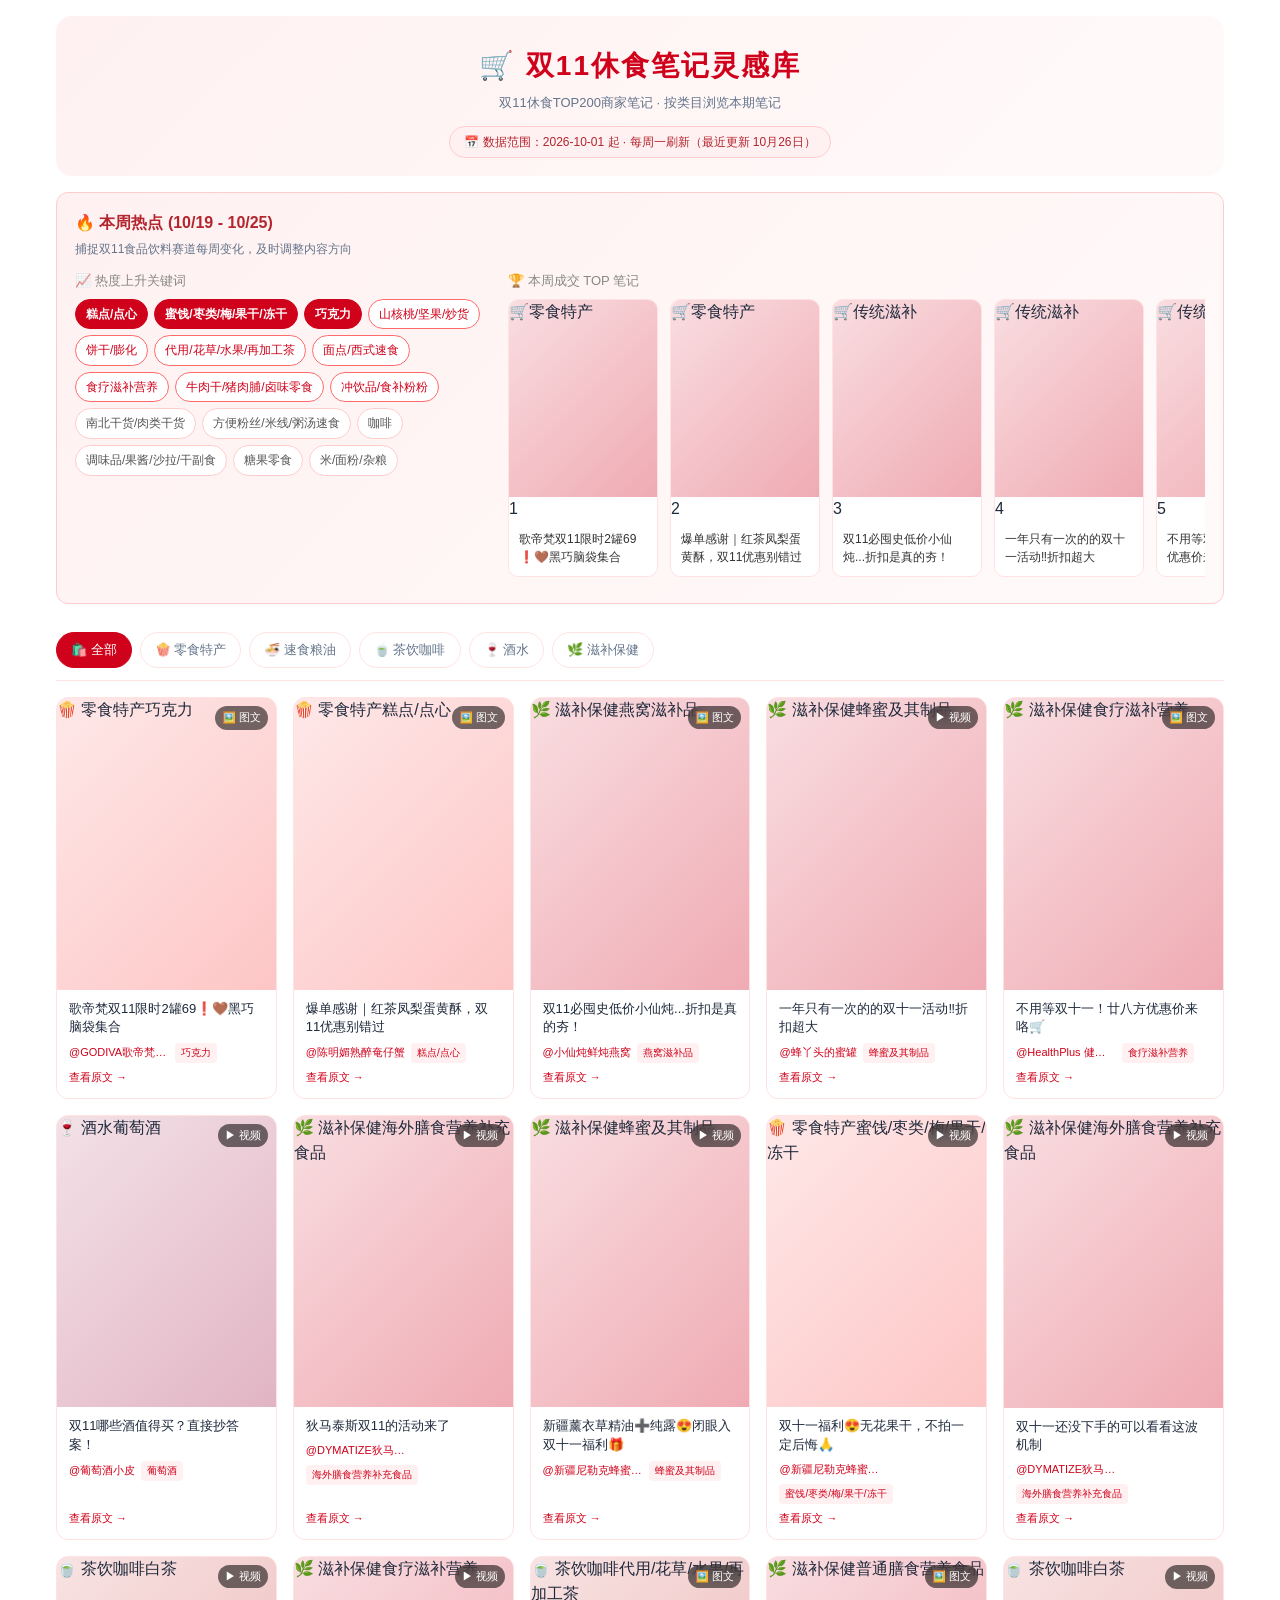
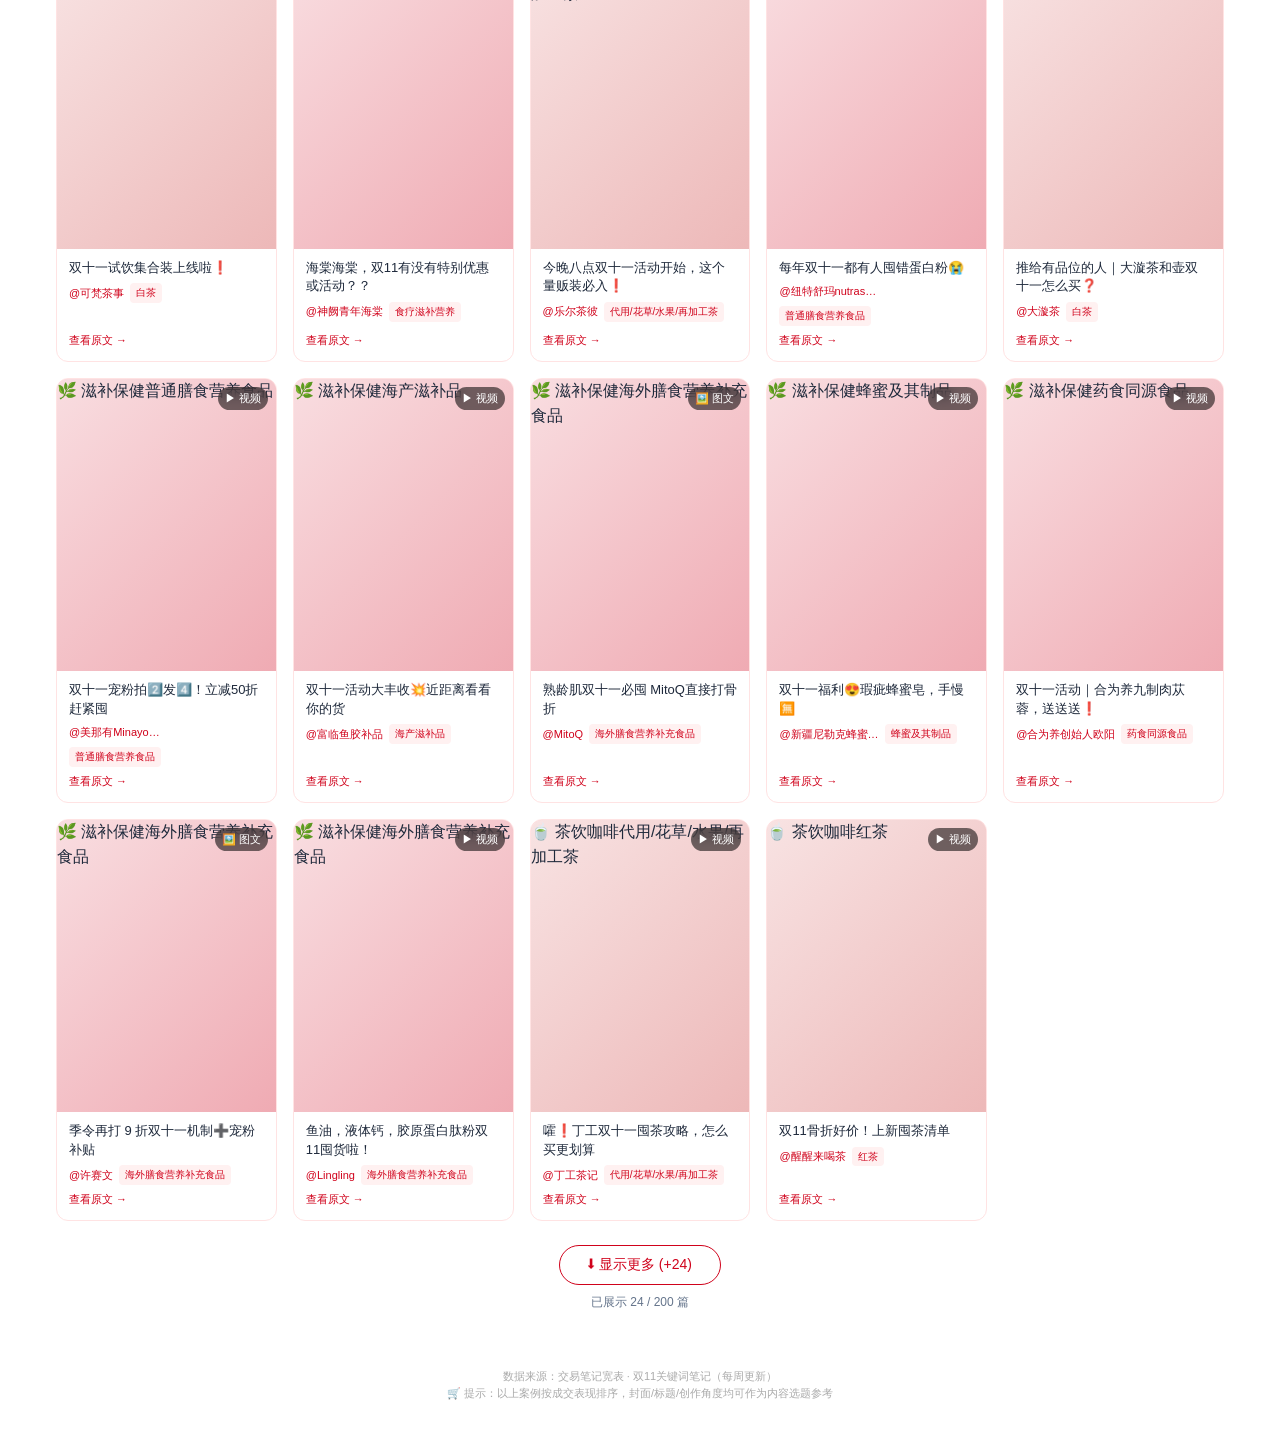
==== commit c6662923: "weekly update" ====
--- a/external_d11.html
+++ b/external_d11.html
@@ -292,12 +292,12 @@
   <header class="header">
     <h1>🛒 双11休食笔记灵感库</h1>
     <div class="subtitle">双11休食TOP200商家笔记 · 按类目浏览本期笔记</div>
-    <div class="meta-banner">📅 数据范围：2026-10-01 起 · 每周一刷新（最近更新 10月19日）</div>
+    <div class="meta-banner">📅 数据范围：2026-10-01 起 · 每周一刷新（最近更新 10月26日）</div>
   </header>
 
   <!-- 周度热点 -->
   <section class="hot-section">
-    <div class="hot-title">🔥 本周热点 (10/12 - 10/18)</div>
+    <div class="hot-title">🔥 本周热点 (10/19 - 10/25)</div>
     <div class="hot-subtitle">捕捉双11食品饮料赛道每周变化，及时调整内容方向</div>
 
     <div class="hot-row">
@@ -326,9 +326,9 @@
 
 <script>
 const TAB_CONFIG = [{"key":"all","label":"🛍️ 全部","color":"#d0021b"},{"key":"snack","label":"🍿 零食特产","color":"#fa5252"},{"key":"seasoning","label":"🍜 速食粮油","color":"#e03131"},{"key":"tea_coffee","label":"🍵 茶饮咖啡","color":"#c92a2a"},{"key":"wine","label":"🍷 酒水","color":"#a61e4d"},{"key":"health","label":"🌿 滋补保健","color":"#d0021b"}];
-const NOTES_BY_TAB = {"snack":[{"note_id":"6ad0ce76000000000a0237e7","note_type":"2","note_title":"沉浸式观看无麸质无牛奶古早蛋糕生产过程","author_nickname":"Avocadodo","shop_name":"Avocadodo旗舰店","second_category_name":"糕点/点心","first_category_name":"零食/坚果/特产","deal_gmv":399.0,"rn":743,"first_file_id":"spectrum/1040g0k0326bjimgr440g5nbqsm808bgvtqm2e50"},{"note_id":"6acdd1a2000000000a01ef94","note_type":"2","note_title":"比利时黑巧，从贵族专享到全家分享的美味！","author_nickname":"周和利ZHOUNDLEE","shop_name":"周和利ZHOUNDLEE旗舰店","second_category_name":"巧克力","first_category_name":"零食/坚果/特产","deal_gmv":398.0,"rn":742,"first_file_id":"spectrum/1040g34o3268j33l7k41048n2d0bm36n9e2giae0"},{"note_id":"6ac651b4000000001802d9c9","note_type":"2","note_title":"今年新核桃下来了，双十一都给我冲❗️❗️","author_nickname":"李诞的小卖部","shop_name":"核桃鲜风旗舰店","second_category_name":"山核桃/坚果/炒货","first_category_name":"零食/坚果/特产","deal_gmv":398.0,"rn":880,"first_file_id":"1040g0083261bkeobk4005pcc9vfoh33196daj50"},{"note_id":"6aca2f88000000000a024379","note_type":"1","note_title":"双十双十一活动开始！奶香小细碎清仓价处理！","author_nickname":"侣小吖的零食日记","shop_name":"侣小吖的零食日记的店","second_category_name":"山核桃/坚果/炒货","first_category_name":"零食/坚果/特产","deal_gmv":397.0,"rn":879,"first_file_id":"notes_pre_post/1040g3k032654de0p4e105p1vghq4mgfcu2o90g0"},{"note_id":"6acef943000000000100b4c9","note_type":"1","note_title":"集思广益后，双十一直接9·9","author_nickname":"97只做现烤牛肉干","shop_name":"97只做现烤牛肉干的店","second_category_name":"牛肉干/猪肉脯/卤味零食","first_category_name":"零食/坚果/特产","deal_gmv":390.0,"rn":872,"first_file_id":"1040g2sg3269oomqtl0005phbrm0gu3egibco798"},{"note_id":"6ad393f6000000000202a9f3","note_type":"2","note_title":"我妈：6r一箱卖！就卖480份！卖完就下架！！","author_nickname":"酥心小铺","shop_name":"喜XL乐杂货铺的店","second_category_name":"饼干/膨化","first_category_name":"零食/坚果/特产","deal_gmv":388.0,"rn":727,"first_file_id":"1040g2sg326djc4r956fg5qj4e5v4oc016dfvl40"},{"note_id":"6accdfff000000001a031a17","note_type":"1","note_title":"它来了❗️它带着双十一活动来啦‼️","author_nickname":"科尔沁左翼中旗一号牧场牛肉干店","shop_name":"科尔沁左翼中旗一号牧场牛肉干店的店","second_category_name":"牛肉干/猪肉脯/卤味零食","first_category_name":"零食/坚果/特产","deal_gmv":378.0,"rn":860,"first_file_id":"notes_pre_post/1040g3k83267odeqdkq704595fopu59m8rsjvl9g"},{"note_id":"6ad1a9fc000000000b0056ed","note_type":"2","note_title":"碱水脑袋请进｜双十一限时3️⃣折","author_nickname":"JUICY SUPPLY","shop_name":"JUICY SUPPLY的店","second_category_name":"糕点/点心","first_category_name":"零食/坚果/特产","deal_gmv":373.0,"rn":855,"first_file_id":"1040g008326ccqdcmlg1g5n0n13qhvadr6jqtnrg"},{"note_id":"6ad34588000000000100ba2a","note_type":"2","note_title":"1年1度购物狂欢🎉纯大米吐司🍞","author_nickname":"纯米制果（无麸质）","shop_name":"纯米制果（无麸质）的店","second_category_name":"糕点/点心","first_category_name":"零食/坚果/特产","deal_gmv":372.0,"rn":710,"first_file_id":"1040g2sg326e04asjke705no9pjrg8ad1qvc07og"},{"note_id":"6ad1ed55000000001801609c","note_type":"2","note_title":"筱梅好大气‼️","author_nickname":"麻六记MALUJI","shop_name":"麻六记MALUJI的店","second_category_name":"鱿鱼丝/鱼干/海味即食","first_category_name":"零食/坚果/特产","deal_gmv":365.0,"rn":699,"first_file_id":"1040g008326cmegog5g005oi4bdmk100e5tnd3g0"},{"note_id":"6acb7f280000000018010d66","note_type":"1","note_title":"双十一！清仓！清仓！清仓价！小细碎清完就下架","author_nickname":"侣小吖的零食日记","shop_name":"侣小吖的零食日记的店","second_category_name":"山核桃/坚果/炒货","first_category_name":"零食/坚果/特产","deal_gmv":362.0,"rn":846,"first_file_id":"notes_pre_post/1040g3k83266da4cil67g5p1vghq4mgfc87huivo"},{"note_id":"6ac8fec2000000000a01f8b3","note_type":"1","note_title":"考研最爱！！没有之一！！","author_nickname":"农香森旗舰店","shop_name":"农香森旗舰店","second_category_name":"牛肉干/猪肉脯/卤味零食","first_category_name":"零食/坚果/特产","deal_gmv":359.0,"rn":691,"first_file_id":"notes_pre_post/1040g3k83263vau5s4e705p72qr008qt328ba5u0"},{"note_id":"6acc9e35000000001500d092","note_type":"2","note_title":"双11囤！这种好吃又热量⬇️的黑巧组合太香","author_nickname":"每日黑巧便利店","shop_name":"每日黑巧 CHOCDAY旗舰店","second_category_name":"巧克力","first_category_name":"零食/坚果/特产","deal_gmv":359.0,"rn":845,"first_file_id":"spectrum/1040g34o3267gdil34c104au4en0brj6glk9mmk0"},{"note_id":"6ad084a8000000000b0050e0","note_type":"2","note_title":"自律期的秋日救赎🍈比甜品还好吃！热量还低","author_nickname":"控卡小天才","shop_name":"fiboo旗舰店","second_category_name":"饼干/膨化","first_category_name":"零食/坚果/特产","deal_gmv":355.0,"rn":683,"first_file_id":"1040g2sg326b0b9dd5g1g5noj9jgg8tu96qme0o0"},{"note_id":"6ad3964c0000000012034aa9","note_type":"2","note_title":"我爸定价：6r一包！好吃就有回头客！","author_nickname":"大吃一口酥","shop_name":"喜XL乐杂货铺的店","second_category_name":"饼干/膨化","first_category_name":"零食/坚果/特产","deal_gmv":348.0,"rn":675,"first_file_id":"1040g2sg326dsiqes44ig5qj35nuj0602nft32a8"},{"note_id":"6ad1e68a0000000014031ef1","note_type":"1","note_title":"双十一立减1️⃣1️⃣，错过拍大腿！","author_nickname":"士丹頓茶餐廳","shop_name":"士丹頓茶餐廳旗舰店","second_category_name":"糕点/点心","first_category_name":"零食/坚果/特产","deal_gmv":346.0,"rn":835,"first_file_id":"notes_pre_post/1040g3k8326clivh950b05p6rdtog8gr3kfs1j8o"},{"note_id":"6ad0cd41000000000100828d","note_type":"2","note_title":"双十一不用苦苦等待🙋‍♀️活动提前开启！","author_nickname":"三三cake","shop_name":"三三cake的店","second_category_name":"月饼","first_category_name":"零食/坚果/特产","deal_gmv":345.0,"rn":834,"first_file_id":"1040g2sg326b84iqckqe0492nnarquomp0eilrco"},{"note_id":"6acb5f2400000000180104ac","note_type":"2","note_title":"双十一可以薅这个某生平替了！","author_nickname":"爱吃薯条的朱同学","shop_name":"朱古力zhu的店","second_category_name":"饼干/膨化","first_category_name":"零食/坚果/特产","deal_gmv":340.0,"rn":830,"first_file_id":"1040g2sg326698i0m56kg5qjtlm4ku2003flkgrg"},{"note_id":"6ad08045000000000a023829","note_type":"1","note_title":"双十一启动！盲盒85折！75元/盒（新会员）","author_nickname":"挚爱小马工作室","shop_name":"挚爱小马工作室的店","second_category_name":"糕点/点心","first_category_name":"零食/坚果/特产","deal_gmv":339.0,"rn":829,"first_file_id":"spectrum/1040g0k0326b9ibbmkc005ojqatiod6aniisl5lg"},{"note_id":"6acf2cd90000000015015ecd","note_type":"1","note_title":"老板看着双十一的订单说：恰巴塔活动价续上","author_nickname":"玩铁猩猩","shop_name":"玩铁猩猩旗舰店","second_category_name":"糕点/点心","first_category_name":"零食/坚果/特产","deal_gmv":337.0,"rn":827,"first_file_id":"notes_pre_post/1040g3k83269vcvhv4aag4a7eu37q6v871mc6vio"},{"note_id":"6ad1f0530000000018011444","note_type":"1","note_title":"双十一福利｜一次集齐四种口味的肉桂全家福","author_nickname":"JUICY SUPPLY","shop_name":"JUICY SUPPLY的店","second_category_name":"糕点/点心","first_category_name":"零食/坚果/特产","deal_gmv":336.0,"rn":826,"first_file_id":"1040g008326cjtj04l60g5n0n13qhvadrbsd6de0"},{"note_id":"6ad384710000000015001fd8","note_type":"1","note_title":"双十一不买，很难有这样的价格了🤤！！","author_nickname":"狼牧君·川西牛郎","shop_name":"狼牧君·川西牛郎的店","second_category_name":"牛肉干/猪肉脯/卤味零食","first_category_name":"零食/坚果/特产","deal_gmv":334.0,"rn":824,"first_file_id":"1040g008326e850fb50005p3r2324mh5pn5l5gdo"},{"note_id":"6ac8c314000000001203c5a6","note_type":"1","note_title":"购物狂欢开启，还有金奖好消息！","author_nickname":"Kessho珂珂琥精品巧克力","shop_name":"Kessho珂珂琥精品巧克力的店","second_category_name":"巧克力","first_category_name":"零食/坚果/特产","deal_gmv":332.0,"rn":822,"first_file_id":"spectrum/1040g34o3263meks0k4805ntqcvsgbkn4vkcpg18"},{"note_id":"6acdf8be000000001402cca1","note_type":"1","note_title":"降价啦！降价啦！双十一活动中❗️鸡肉干囤起来","author_nickname":"农香森旗舰店","shop_name":"农香森旗舰店","second_category_name":"牛肉干/猪肉脯/卤味零食","first_category_name":"零食/坚果/特产","deal_gmv":330.0,"rn":820,"first_file_id":"notes_pre_post/1040g3k03268qq8dgl6005p72qr008qt3oga55uo"},{"note_id":"6ac0f498000000001303cdcc","note_type":"2","note_title":"宅家零食幸福感，被这罐巧克力承包了","author_nickname":"祖祖的巧克力宇宙","shop_name":"祖祖的巧克力宇宙的店","second_category_name":"巧克力","first_category_name":"零食/坚果/特产","deal_gmv":324.0,"rn":635,"first_file_id":"1040g008325s3sf2a56004b8f1lss1qk3lqffoig"},{"note_id":"6ad0431f000000001b02396b","note_type":"2","note_title":"四重力黑巧超值秒秒活动来啦！","author_nickname":"理想燃料","shop_name":"理想燃料旗舰店","second_category_name":"巧克力","first_category_name":"零食/坚果/特产","deal_gmv":321.0,"rn":631,"first_file_id":"spectrum/1040g34o326b2alp94c104b3js6dqapvuui1d1d0"},{"note_id":"6ad32474000000001c01c581","note_type":"2","note_title":"我妈：6r一袋！我爸：6r一袋包邮！我：遵命！","author_nickname":"酥心小铺","shop_name":"喜XL乐杂货铺的店","second_category_name":"饼干/膨化","first_category_name":"零食/坚果/特产","deal_gmv":320.0,"rn":630,"first_file_id":"1040g2sg326djc4r956eg5qj4e5v4oc01et7ejo0"},{"note_id":"6ac8b8230000000015005238","note_type":"2","note_title":"找到这个 足够我骄傲800年了。","author_nickname":"Gogotiger虎果果","shop_name":"Gogotiger虎果果旗舰店","second_category_name":"饼干/膨化","first_category_name":"零食/坚果/特产","deal_gmv":317.0,"rn":624,"first_file_id":"spectrum/1040g34o3263mgjpmk60g5neso6hg97a5md4t0o8"},{"note_id":"6acdae76000000000202b9dd","note_type":"1","note_title":"自律期也能大胆炫的蛋白棒，热量不到100kcal","author_nickname":"fiboo","shop_name":"fiboo旗舰店","second_category_name":"饼干/膨化","first_category_name":"零食/坚果/特产","deal_gmv":313.0,"rn":619,"first_file_id":"notes_pre_post/1040g3k03268gr2eo4e505p8eneo5s9ri6ld9ic8"},{"note_id":"6ad2ec04000000000202921b","note_type":"1","note_title":"活动啦！牛肉干双十一购物狂欢节🎉！！","author_nickname":"狼牧君·川西牛郎","shop_name":"狼牧君·川西牛郎的店","second_category_name":"牛肉干/猪肉脯/卤味零食","first_category_name":"零食/坚果/特产","deal_gmv":312.0,"rn":802,"first_file_id":"1040g2sg326ce5nv6kqk05p3r2324mh5pttb8oq8"},{"note_id":"6acf4be9000000001b01fa8f","note_type":"2","note_title":"汪小菲夫妻提前送双十一福利‼️","author_nickname":"麻六记MALUJI","shop_name":"麻六记MALUJI的店","second_category_name":"豆干制品/蔬菜干","first_category_name":"零食/坚果/特产","deal_gmv":303.0,"rn":796,"first_file_id":"1040g2sg326a2vo0elh605oi4bdmk100ebib64po"},{"note_id":"6acec8e400000000150057ca","note_type":"1","note_title":"苹果山楂山药水，给娃煮水喝千万别乱用！","author_nickname":"温县子璋垆土怀山药","shop_name":"温县子璋垆土怀山药的店","second_category_name":"蜜饯/枣类/梅/果干/冻干","first_category_name":"零食/坚果/特产","deal_gmv":300.0,"rn":601,"first_file_id":"1040g2sg3269jsenel0c05odbunlk0r66mha4utg"},{"note_id":"6aca2e46000000001500daa4","note_type":"2","note_title":"唯一缺点：太划算，市面根本找不到！","author_nickname":"大辰临安山核桃","shop_name":"大辰临安山核桃的店","second_category_name":"山核桃/坚果/炒货","first_category_name":"零食/坚果/特产","deal_gmv":296.0,"rn":595,"first_file_id":"1040g2sg32654a7uh44e04a4n9d3d04buo7d74a0"},{"note_id":"6ac854590000000015011147","note_type":"1","note_title":"小红薯双十一开始了！开始发券了🤩","author_nickname":"好品食品","shop_name":"好品食品的店","second_category_name":"饼干/膨化","first_category_name":"零食/坚果/特产","deal_gmv":295.0,"rn":788,"first_file_id":"notes_pre_post/1040g3k83263acg3e50004a5l0v61cn64o96a688"},{"note_id":"6aca5b60000000001801954c","note_type":"2","note_title":"陈皮新手闭眼冲！丑皮也能喝出高级感！✨","author_nickname":"新会格调陈皮","shop_name":"花间格调陈皮的店","second_category_name":"蜜饯/枣类/梅/果干/冻干","first_category_name":"零食/坚果/特产","deal_gmv":294.0,"rn":594,"first_file_id":"1040g0083264krdmf4e0g5n4kuaakklqca2munho"},{"note_id":"6ad2deae000000001b01d409","note_type":"1","note_title":"双十一必须囤上可露丽🍯","author_nickname":"野露可🥑","shop_name":"橘芷可露丽的店","second_category_name":"糕点/点心","first_category_name":"零食/坚果/特产","deal_gmv":289.0,"rn":782,"first_file_id":"1040g2sg326djtlcmlge05nptdsr084jrjefn35g"},{"note_id":"6aca4d7b000000001203ece9","note_type":"2","note_title":"我妈“10月不吃山核桃，又要等一年”","author_nickname":"大辰临安山核桃","shop_name":"大辰临安山核桃的店","second_category_name":"山核桃/坚果/炒货","first_category_name":"零食/坚果/特产","deal_gmv":269.0,"rn":563,"first_file_id":"1040g2sg32657thvckce04a4n9d3d04buan849lg"},{"note_id":"6ac8b942000000001303c05c","note_type":"2","note_title":"治愈牛马小零食！回购6盒不够吃😭...","author_nickname":"Patchi","shop_name":"Patchi旗舰店","second_category_name":"巧克力","first_category_name":"零食/坚果/特产","deal_gmv":263.0,"rn":554,"first_file_id":"spectrum/1040g0k03263mrdei580g5ohgcb6od0u6plr6qa8"},{"note_id":"6acc5f00000000000a01ea24","note_type":"2","note_title":"🎉 双十一大促开启！全店所有产品85折！","author_nickname":"纯米制果（无麸质）","shop_name":"纯米制果（无麸质）的店","second_category_name":"糕点/点心","first_category_name":"零食/坚果/特产","deal_gmv":236.0,"rn":709,"first_file_id":"1040g00832678gm6l4e005no9pjrg8ad1ojaoln8"}],"seasoning":[{"note_id":"6acca434000000000a02392f","note_type":"2","note_title":"这不是面包！是像毛巾一样的馒头！懒人早餐","author_nickname":"下厨房","shop_name":"下厨房旗舰店","second_category_name":"面点/西式速食","first_category_name":"粮油调味/速食/干货/烘焙","deal_gmv":389.0,"rn":728,"first_file_id":"1040g008326794a8fke105ntnif508armu81i640"},{"note_id":"6ad21a80000000001a02b7e8","note_type":"1","note_title":"年度1件｜沈阳的浇汁豆皮，必囤！","author_nickname":"悦姐东北特色怀旧小吃铺二店","shop_name":"悦姐东北特色怀旧小吃铺二店的店","second_category_name":"南北干货/肉类干货","first_category_name":"粮油调味/速食/干货/烘焙","deal_gmv":386.0,"rn":725,"first_file_id":"notes_pre_post/1040g3k0326crrl27kc005o2fg410bg909ur6bgg"},{"note_id":"6ad38da2000000001501451c","note_type":"1","note_title":"双十一没买流量的小店，全靠复购的姐妹撑着","author_nickname":"Kitty辣崽","shop_name":"晴晴小辣猪的店","second_category_name":"调味品/果酱/沙拉/干副食","first_category_name":"粮油调味/速食/干货/烘焙","deal_gmv":382.0,"rn":864,"first_file_id":"notes_pre_post/1040g3k0326e92ef14c005qhjgru40101rqrqdc8"},{"note_id":"6acb6fbe000000001402d463","note_type":"1","note_title":"不要再等11月了，我怕卖不到11月😱","author_nickname":"老许红菇日记","shop_name":"老许红菇日记的店","second_category_name":"南北干货/肉类干货","first_category_name":"粮油调味/速食/干货/烘焙","deal_gmv":374.0,"rn":712,"first_file_id":"notes_pre_post/1040g3k83266bhvo3l6a05og7oo0k18nh8dmlnto"},{"note_id":"6ace01d0000000001303f2de","note_type":"2","note_title":"双十一你就闭眼买吧！Double美味","author_nickname":"班干部BANGANBU","shop_name":"班干部BANGANBU旗舰店","second_category_name":"方便粉丝/米线/粥汤速食","first_category_name":"粮油调味/速食/干货/烘焙","deal_gmv":372.0,"rn":854,"first_file_id":"spectrum/1040g0k03268rtck9k6005pnflc0ne7lr17qoqm8"},{"note_id":"6acf50b1000000001a020e8b","note_type":"1","note_title":"回头客TOP1的椰子油，再次感谢5w+的喜欢🙏","author_nickname":"COCO&VOVO","shop_name":"COCO&VOVO旗舰店","second_category_name":"食用油/调味油","first_category_name":"粮油调味/速食/干货/烘焙","deal_gmv":370.0,"rn":707,"first_file_id":"notes_pre_post/1040g3k8326a3f7nl4c005p6m06bghp0lu6pgj08"},{"note_id":"6ace4a03000000000a025835","note_type":"1","note_title":"感谢小红书🙏买到了双十一top1辣椒！好喜欢","author_nickname":"晴晴小辣猪","shop_name":"晴晴小辣猪的店","second_category_name":"调味品/果酱/沙拉/干副食","first_category_name":"粮油调味/速食/干货/烘焙","deal_gmv":368.0,"rn":704,"first_file_id":"notes_pre_post/1040g3k83267su8bb56cg5p64dpkip14mujgiau0"},{"note_id":"6acf4e2c000000000a0206a8","note_type":"1","note_title":"油漱21天，同事问我是不是偷偷洗了牙","author_nickname":"Amanda","shop_name":"COCO&VOVO旗舰店","second_category_name":"食用油/调味油","first_category_name":"粮油调味/速食/干货/烘焙","deal_gmv":358.0,"rn":689,"first_file_id":"notes_pre_post/1040g3k0326a4g8jr4e6g5ptk8ic3925b2uh7gc8"},{"note_id":"6ace0aa2000000001c00f54a","note_type":"1","note_title":"绝了。。。油拔漱口只有0次和无数次","author_nickname":"COCO&VOVO","shop_name":"COCO&VOVO旗舰店","second_category_name":"食用油/调味油","first_category_name":"粮油调味/速食/干货/烘焙","deal_gmv":351.0,"rn":678,"first_file_id":"notes_pre_post/1040g3k03268fuqph4c505p6m06bghp0lj812a48"},{"note_id":"6ace46880000000018018116","note_type":"1","note_title":"「年度福利」双11别乱花钱！","author_nickname":"粑粑味的巧克力","shop_name":"禾灶汪二娃掉渣饼的店","second_category_name":"面点/西式速食","first_category_name":"粮油调味/速食/干货/烘焙","deal_gmv":351.0,"rn":838,"first_file_id":"1040g00832694b4opkq005qa2opnciu56qtr6q8o"},{"note_id":"6acc79120000000002029d9a","note_type":"2","note_title":"不愧是女性之友！真的后悔没有早知道它","author_nickname":"天桂","shop_name":"天桂旗舰店","second_category_name":"南北干货/肉类干货","first_category_name":"粮油调味/速食/干货/烘焙","deal_gmv":349.0,"rn":676,"first_file_id":"spectrum/1040g0k03267burfc4c0g5p494tljojf7tqd8ql0"},{"note_id":"6ad44400000000002703580d","note_type":"2","note_title":"羊肚菌炒肉这么好吃😋你一定要试试❗️","author_nickname":"羊肚菌小菇娘","shop_name":"羊肚菌小菇娘的店","second_category_name":"南北干货/肉类干货","first_category_name":"粮油调味/速食/干货/烘焙","deal_gmv":318.0,"rn":625,"first_file_id":"1040g008326eqf42ske0g40tmbbboeef30uqqhig"},{"note_id":"6ac8be07000000001500d67c","note_type":"1","note_title":"双十一福利来袭🙏再次感谢5w+姐妹喜爱！","author_nickname":"COCO&VOVO","shop_name":"COCO&VOVO旗舰店","second_category_name":"食用油/调味油","first_category_name":"粮油调味/速食/干货/烘焙","deal_gmv":315.0,"rn":805,"first_file_id":"notes_pre_post/1040g3k03263lkhfa4c505p6m06bghp0l04m43j0"},{"note_id":"6aca13790000000012038ec5","note_type":"1","note_title":"双十一囤货椰子油 跟着阿雅直接抄作业🛒","author_nickname":"COCO&VOVO","shop_name":"COCO&VOVO旗舰店","second_category_name":"食用油/调味油","first_category_name":"粮油调味/速食/干货/烘焙","deal_gmv":314.0,"rn":804,"first_file_id":"notes_pre_post/1040g3k832650uus2k6705p6m06bghp0lsimq5kg"},{"note_id":"6ac9add70000000018029b25","note_type":"2","note_title":"双十一必囤！这罐桂圆肉我要回购N次","author_nickname":"天桂","shop_name":"天桂旗舰店","second_category_name":"南北干货/肉类干货","first_category_name":"粮油调味/速食/干货/烘焙","deal_gmv":308.0,"rn":799,"first_file_id":"spectrum/1040g0k03264kkmol58005p494tljojf7gntbpu0"},{"note_id":"6ad329e8000000000a0267ef","note_type":"1","note_title":"感谢双11😭…每天手搓3000张饼底","author_nickname":"汉斯库特披萨HansKurt","shop_name":"汉斯库特披萨HansKurt的店","second_category_name":"烘焙半成品/蛋挞/披萨","first_category_name":"粮油调味/速食/干货/烘焙","deal_gmv":301.0,"rn":794,"first_file_id":"1040g2sg326dsp08rkq704a52ni7nqg1nrcsid10"},{"note_id":"6ac76d29000000000a021985","note_type":"1","note_title":"玖司蒂黑白醋礼盒｜圣诞送礼一套齐全实用","author_nickname":"百年意式油醋工坊","shop_name":"百年意式油醋工坊的店","second_category_name":"调味品/果酱/沙拉/干副食","first_category_name":"粮油调味/速食/干货/烘焙","deal_gmv":298.0,"rn":597,"first_file_id":"spectrum/1040g0k03262e3gs2l8005omovl03hqui4kgbpto"},{"note_id":"6acede870000000015002451","note_type":"2","note_title":"终于知道为什么闺蜜一直让我去吃桂圆肉了","author_nickname":"天桂","shop_name":"天桂旗舰店","second_category_name":"南北干货/肉类干货","first_category_name":"粮油调味/速食/干货/烘焙","deal_gmv":279.0,"rn":575,"first_file_id":"spectrum/1040g0k03269mqmaa4c005p494tljojf7e5o0810"},{"note_id":"6aca0e75000000001303fd31","note_type":"1","note_title":"香草荚双十一活动开始啦～","author_nickname":"Mora-Vanilla🍨香草荚","shop_name":"Mora-Vanilla🍨香草荚的店","second_category_name":"烘焙原料/辅料/食品添加剂","first_category_name":"粮油调味/速食/干货/烘焙","deal_gmv":255.0,"rn":752,"first_file_id":"notes_pre_post/1040g3k83265091v256004640peetlq8vkjaug5g"},{"note_id":"6ac537ca00000000180068c1","note_type":"2","note_title":"又到了香肠季节 既怕它卖爆了又怕它卖不爆","author_nickname":"希希妈手工香肠","shop_name":"希希妈手工香肠的店","second_category_name":"南北干货/肉类干货","first_category_name":"粮油调味/速食/干货/烘焙","deal_gmv":253.0,"rn":541,"first_file_id":"1040g2sg326090bao4egg5pamalj20f84slfik4g"},{"note_id":"6ad18143000000000a02298c","note_type":"2","note_title":"别再被骗了❗️羊肚菌品种如何区分❗️","author_nickname":"羊肚菌小菇娘","shop_name":"羊肚菌小菇娘的店","second_category_name":"南北干货/肉类干货","first_category_name":"粮油调味/速食/干货/烘焙","deal_gmv":245.0,"rn":529,"first_file_id":"1040g008326c97sv84q0040tmbbboeef3pu1c27g"},{"note_id":"6ad2cbb8000000001303ec24","note_type":"2","note_title":"如何区分三类羊肚菌🔥看完视频你就懂了❗️","author_nickname":"羊肚菌小菇娘","shop_name":"羊肚菌小菇娘的店","second_category_name":"南北干货/肉类干货","first_category_name":"粮油调味/速食/干货/烘焙","deal_gmv":230.0,"rn":509,"first_file_id":"1040g008326dhikqg500040tmbbboeef39519540"},{"note_id":"6ac857d9000000001b02f49f","note_type":"2","note_title":"双十一要囤点，鱼丸届的天花板了","author_nickname":"馥华","shop_name":"馥华旗舰店","second_category_name":"火锅/肉类/米饭类速食","first_category_name":"粮油调味/速食/干货/烘焙","deal_gmv":228.0,"rn":688,"first_file_id":"spectrum/1040g34o3263atb0gkc105oincm88d4dq7c6vfj8"}],"tea_coffee":[{"note_id":"6ad229e8000000001c02cc48","note_type":"1","note_title":"年度最划算！全店8️⃣5️⃣折 爆款套装赠周边","author_nickname":"So Acai","shop_name":"So Acai旗舰店","second_category_name":"冲饮谷物/麦片","first_category_name":"咖啡/麦片/冲饮","deal_gmv":400.0,"rn":745,"first_file_id":"notes_pre_post/1040g3k8326ctl3pblg4g4a5bdakm0ouv6nkpp9o"},{"note_id":"6acc7e55000000001800756f","note_type":"1","note_title":"🔥年度福利双十一！！ 焙茶5️⃣折！！！","author_nickname":"畦山里","shop_name":"畦山里的店","second_category_name":"冲饮品/食补粉粉","first_category_name":"咖啡/麦片/冲饮","deal_gmv":400.0,"rn":882,"first_file_id":"notes_pre_post/1040g3k83267c6tl0l0705o5e2akgbm4teeqqhag"},{"note_id":"6ac9e5a0000000000200d8a0","note_type":"2","note_title":"真材实料❗️这低GI格兰诺拉管理期吃了不烧心","author_nickname":"每日乔安","shop_name":"每日乔安旗舰店","second_category_name":"冲饮谷物/麦片","first_category_name":"咖啡/麦片/冲饮","deal_gmv":397.0,"rn":741,"first_file_id":"1040g2sg3264p3e2ql6e05om54rr0vth3ukttsqg"},{"note_id":"6acca3a400000000150128c2","note_type":"1","note_title":"双十一预热！4斤鲜奶+甜醪糟只要55.9r！","author_nickname":"乍甸乳业","shop_name":"乍甸乳业旗舰店","second_category_name":"低温乳制品","first_category_name":"咖啡/麦片/冲饮","deal_gmv":396.0,"rn":878,"first_file_id":"spectrum/1040g0k03267gofpp4a005okcol5ocm2o9kd4iq8"},{"note_id":"6ad07eea0000000015017ad6","note_type":"1","note_title":"双11囤大箱奶喝不完浪费！先小盒尝鲜装试喝","author_nickname":"乍甸乳业","shop_name":"乍甸乳业旗舰店","second_category_name":"液态奶/常温乳制品","first_category_name":"咖啡/麦片/冲饮","deal_gmv":395.0,"rn":877,"first_file_id":"spectrum/1040g34o326b8pjii58105okcol5ocm2o08nf22g"},{"note_id":"6acca5b3000000001402e0d4","note_type":"1","note_title":"真空锁鲜 大朵平阴玫瑰，泡开太好看","author_nickname":"平阴玫瑰～姚姚","shop_name":"平阴玫瑰～姚姚的店","second_category_name":"代用/花草/水果/再加工茶","first_category_name":"茶","deal_gmv":394.0,"rn":736,"first_file_id":"spectrum/1040g0k03267h8617kc005ntso55g9eqed9i5sm8"},{"note_id":"6acc39b20000000014032936","note_type":"1","note_title":"双十一必囤！Whittard茶叶低至55折‼️","author_nickname":"WHITTARD","shop_name":"WHITTARD的店","second_category_name":"红茶","first_category_name":"茶","deal_gmv":389.0,"rn":871,"first_file_id":"1040g00832673kqf2l0005pooj3bne3t0s6bddso"},{"note_id":"6acbd816000000001b02f396","note_type":"2","note_title":"双十一必买！买茶送钛杯系列","author_nickname":"椿也茶肆","shop_name":"椿也茶肆的店","second_category_name":"白茶","first_category_name":"茶","deal_gmv":388.0,"rn":870,"first_file_id":"1040g2sg3266o80phkc005ppevi2n32pkkh1ei1g"},{"note_id":"6acf6876000000001b01dc6f","note_type":"2","note_title":"双十一头场杏仁粉专场活动来了","author_nickname":"妈妈很忙","shop_name":"妈妈很忙旗舰店","second_category_name":"冲饮品/食补粉粉","first_category_name":"咖啡/麦片/冲饮","deal_gmv":385.0,"rn":867,"first_file_id":"1040g2sg326a52eiv560g5nmbauh0blbo1l0fddo"},{"note_id":"6ac31789000000000200fb05","note_type":"1","note_title":"Dirty 封神！黄油油脂瀑布 SOE｜双十一买豆","author_nickname":"有事没事来杯Quinncoffee","shop_name":"萃趣Quinn coffee的店","second_category_name":"咖啡","first_category_name":"咖啡/麦片/冲饮","deal_gmv":384.0,"rn":866,"first_file_id":"notes_pre_post/1040g3k8325u6d4dpl0dg5ntie5q0948rihcrqeo"},{"note_id":"6ad0d783000000000a025610","note_type":"1","note_title":"双十一清仓大促‼️之前买贵的姐妹对不起了🧎","author_nickname":"乐百氏饮料","shop_name":"乐百氏ROBUST旗舰店","second_category_name":"饮料","first_category_name":"咖啡/麦片/冲饮","deal_gmv":383.0,"rn":865,"first_file_id":"notes_pre_post/1040g3k0326bkbrtq56005pcsl8enq2h8e8bncog"},{"note_id":"6ad17a59000000001b022a8f","note_type":"2","note_title":"谁家把冻干巴西莓粉做的这么好？","author_nickname":"每日乔安养生","shop_name":"每日乔安旗舰店","second_category_name":"冲饮品/食补粉粉","first_category_name":"咖啡/麦片/冲饮","deal_gmv":381.0,"rn":720,"first_file_id":"spectrum/1040g0k0326c8cs964c005p0b08gqa25rmolj9l0"},{"note_id":"6ac8a28d000000001402ea0f","note_type":"1","note_title":"如果你换季嘴巴就上🔥起泡…真的别硬扛","author_nickname":"阿柚","shop_name":"二十四食养的店","second_category_name":"代用/花草/水果/再加工茶","first_category_name":"茶","deal_gmv":380.0,"rn":719,"first_file_id":"1040g2sg3263k1odr50705qb79e6to29b10k7sm8"},{"note_id":"6acc52ad000000001a0268bb","note_type":"1","note_title":"低GI➕高膳食纤维❗️久坐打工人双11快囤起来","author_nickname":"纯享酸奶","shop_name":"纯享酸奶旗舰店","second_category_name":"低温乳制品","first_category_name":"咖啡/麦片/冲饮","deal_gmv":380.0,"rn":862,"first_file_id":"1040g2sg326776ar650905peljalhee1a2t8mde8"},{"note_id":"6acf42aa000000001b03165e","note_type":"1","note_title":"我猜你在找双十一性价比高的家庭囤货奶！","author_nickname":"乍甸乳业","shop_name":"乍甸乳业旗舰店","second_category_name":"液态奶/常温乳制品","first_category_name":"咖啡/麦片/冲饮","deal_gmv":377.0,"rn":859,"first_file_id":"spectrum/1040g0k0326a2qmqpk60g5okcol5ocm2ob88sf2g"},{"note_id":"6ac763b20000000001009972","note_type":"1","note_title":"双十一听劝❗️就按你们说的，送保温杯啦","author_nickname":"香叔咖啡研究所","shop_name":"它香咖啡旗舰店","second_category_name":"咖啡","first_category_name":"咖啡/麦片/冲饮","deal_gmv":376.0,"rn":858,"first_file_id":"spectrum/1040g34o3262cu627585g5nlnicd0842lc06jik0"},{"note_id":"6acdfe2a00000000180194c0","note_type":"1","note_title":"奶茶喝腻的姐妹！双11囤这箱更香🧋","author_nickname":"李子园小卖铺","shop_name":"李子园小李同学的店","second_category_name":"液态奶/常温乳制品","first_category_name":"咖啡/麦片/冲饮","deal_gmv":374.0,"rn":856,"first_file_id":"spectrum/1040g0k03268rfh80ka0g5qinaur40202dd941f8"},{"note_id":"6abb8ba60000000012034050","note_type":"1","note_title":"双11首班车☎️别错过悦鲜活的牛奶杯啦！","author_nickname":"悦鲜活鲜奶","shop_name":"悦鲜活鲜奶旗舰店","second_category_name":"低温乳制品","first_category_name":"咖啡/麦片/冲饮","deal_gmv":368.0,"rn":852,"first_file_id":"1040g008325mme9ldk63g5pm0bgm7e86o2c19gqo"},{"note_id":"6aba0da80000000015012f27","note_type":"1","note_title":"双十一囤豆！深烘小甜豆，奶咖油脂绝了","author_nickname":"有事没事来杯Quinncoffee","shop_name":"萃趣Quinn coffee的店","second_category_name":"咖啡","first_category_name":"咖啡/麦片/冲饮","deal_gmv":364.0,"rn":848,"first_file_id":"notes_pre_post/1040g3k8325lc7bc5569g5ntie5q0948rrgci418"},{"note_id":"6ad19f4a000000001802cb74","note_type":"1","note_title":"双十一的机制打的火热🔥我们依旧在手搓😂","author_nickname":"CAFFE CARRACCI","shop_name":"CAFFE CARRACCI的店","second_category_name":"咖啡","first_category_name":"咖啡/麦片/冲饮","deal_gmv":363.0,"rn":847,"first_file_id":"1040g008326b9ej3bk4005okcti5ocdfuqd4ql48"},{"note_id":"6ac79737000000000a021aaf","note_type":"2","note_title":"拜托喜欢喝奶茶的姐妹都去喝百菲酪缤纷燕窝","author_nickname":"百菲酪水牛奶","shop_name":"百菲酪水牛奶旗舰店","second_category_name":"液态奶/常温乳制品","first_category_name":"咖啡/麦片/冲饮","deal_gmv":360.0,"rn":692,"first_file_id":"spectrum/1040g0k03262jbhvc46004a0dr8k94ckrq7lv2a0"},{"note_id":"6acf281a000000001403af84","note_type":"1","note_title":"双十一活动来了！前200个订单买一送一‼️","author_nickname":"橘子汁","shop_name":"山东企采橘子枝儿的店","second_category_name":"咖啡","first_category_name":"咖啡/麦片/冲饮","deal_gmv":357.0,"rn":844,"first_file_id":"notes_pre_post/1040g3k83269ughca4qb05n8de5clk4lr7com16g"},{"note_id":"6ad06e9d00000000180175fb","note_type":"1","note_title":"双11囤奶！这箱四口味放心入🛒","author_nickname":"李子园课代表","shop_name":"李子园小李同学的店","second_category_name":"液态奶/常温乳制品","first_category_name":"咖啡/麦片/冲饮","deal_gmv":353.0,"rn":840,"first_file_id":"spectrum/1040g0k0326b7mjok460g5qk51rakud04s2qcnsg"},{"note_id":"6ad43484000000002803bb7b","note_type":"1","note_title":"新包装上线❗️❗️｜双 11 降价赶紧冲","author_nickname":"有事没事来杯Quinncoffee","shop_name":"萃趣Quinn coffee的店","second_category_name":"咖啡","first_category_name":"咖啡/麦片/冲饮","deal_gmv":352.0,"rn":839,"first_file_id":"notes_pre_post/1040g3k8326etpibb50d05ntie5q0948r3tqcqng"},{"note_id":"6ac32166000000000200d9f5","note_type":"1","note_title":"双十一咖啡豆囤货｜果咖脑袋锁死草莓慕斯","author_nickname":"有事没事来杯Quinncoffee","shop_name":"萃趣Quinn coffee的店","second_category_name":"咖啡","first_category_name":"咖啡/麦片/冲饮","deal_gmv":349.0,"rn":837,"first_file_id":"notes_pre_post/1040g3k0325u7fsgnl65g5ntie5q0948rl179vd0"},{"note_id":"6ac9af5a000000001b01ff92","note_type":"1","note_title":"高端老六堡茶遇上双11大促！价格也可爱～","author_nickname":"入行十年的茶小六","shop_name":"入行十年的茶小六的店","second_category_name":"黑茶","first_category_name":"茶","deal_gmv":343.0,"rn":833,"first_file_id":"notes_pre_post/1040g3k83264krtcal6004a63pufpie5lmj26338"},{"note_id":"6ac9aab5000000001402ee5e","note_type":"2","note_title":"双十一提前购🎁满2罐可选拿铁杯","author_nickname":"WAQAA咖啡官方店","shop_name":"WAQAA咖啡的店","second_category_name":"咖啡","first_category_name":"咖啡/麦片/冲饮","deal_gmv":342.0,"rn":832,"first_file_id":"spectrum/1040g34o3264jsbbik4105q52q4j6b6a1mne1uf8"},{"note_id":"6ac4d4f6000000000200d707","note_type":"1","note_title":"胖大海+罗汉果，喉咙那层黏腻感真扛不住✨","author_nickname":"养生少女悦悦","shop_name":"胖大姐食记的店","second_category_name":"代用/花草/水果/再加工茶","first_category_name":"茶","deal_gmv":341.0,"rn":658,"first_file_id":"notes_pre_post/1040g3k8325vm6ltpl0dg5qlbktrkob00hbbqmv0"},{"note_id":"6acc7385000000001c00d6b7","note_type":"1","note_title":"双11提前抢！这鲜榨荔枝汁一口惊艳","author_nickname":"颜值百分百","shop_name":"颜值百分百旗舰店","second_category_name":"鲜食饮品","first_category_name":"咖啡/麦片/冲饮","deal_gmv":341.0,"rn":831,"first_file_id":"spectrum/1040g0k03267bafpg4c004buumontrv3jl4sq2e8"},{"note_id":"6acded0e000000001a0234dc","note_type":"2","note_title":"板鸭酒庄金奖苹果汁🍎！真的不一样…..","author_nickname":"酒類美術館Wine Gallery","shop_name":"酒類美術館Wine Gallery的店","second_category_name":"鲜食饮品","first_category_name":"咖啡/麦片/冲饮","deal_gmv":340.0,"rn":657,"first_file_id":"spectrum/1040g0k03268pbb4rk4005ocbipgk0jcc1e64q7g"},{"note_id":"6ad0abd50000000001009110","note_type":"2","note_title":"双十一到手原来才这个价","author_nickname":"AvoPCOS","shop_name":"AvoPCOS旗舰店","second_category_name":"代用/花草/水果/再加工茶","first_category_name":"茶","deal_gmv":335.0,"rn":825,"first_file_id":"spectrum/1040g34o326bf70io4a105om467s6d2rblseelog"},{"note_id":"6ad1fc230000000014038eb5","note_type":"1","note_title":"等了这么久，双十一终于有大结果了！","author_nickname":"funsheep探索家","shop_name":"funsheep咖啡旗舰店","second_category_name":"咖啡","first_category_name":"咖啡/麦片/冲饮","deal_gmv":333.0,"rn":823,"first_file_id":"spectrum/1040g34o326co00c8l8105q1b0uv1o9m4adqm5ug"},{"note_id":"6accb02700000000140316cf","note_type":"2","note_title":"一口清香‼️带你喝到巴西莓本真味道❗","author_nickname":"每日乔安","shop_name":"每日乔安旗舰店","second_category_name":"冲饮品/食补粉粉","first_category_name":"咖啡/麦片/冲饮","deal_gmv":329.0,"rn":641,"first_file_id":"spectrum/1040g0k0326a65q6nk6005om54rr0vth38c80auo"},{"note_id":"6aced572000000001802b19b","note_type":"2","note_title":"这么🐮的超模燕麦！我真的会🧎。。。","author_nickname":"每日乔安养生","shop_name":"每日乔安旗舰店","second_category_name":"冲饮谷物/麦片","first_category_name":"咖啡/麦片/冲饮","deal_gmv":326.0,"rn":637,"first_file_id":"spectrum/1040g0k03269los50k4005p0b08gqa25rfjh67ig"},{"note_id":"6ac7764b000000000200d370","note_type":"1","note_title":"原来真没骗我😱这豆子油脂是真实存在的","author_nickname":"有事没事来杯Quinncoffee","shop_name":"萃趣Quinn coffee的店","second_category_name":"咖啡","first_category_name":"咖啡/麦片/冲饮","deal_gmv":325.0,"rn":636,"first_file_id":"notes_pre_post/1040g3k83262f85aa56705ntie5q0948ru9tfah0"},{"note_id":"6ac8b39c000000000b005e0c","note_type":"1","note_title":"减脂期在找长期喝的无糖酸奶的看过来！！","author_nickname":"乍甸乳业","shop_name":"乍甸乳业旗舰店","second_category_name":"低温乳制品","first_category_name":"咖啡/麦片/冲饮","deal_gmv":322.0,"rn":633,"first_file_id":"spectrum/1040g0k03263lrqdt58005okcol5ocm2oe8u2pro"},{"note_id":"6acc9382000000001a026659","note_type":"1","note_title":"双十一预热！被好多人惦记的牛奶盲盒回归啦","author_nickname":"乍甸乳业","shop_name":"乍甸乳业旗舰店","second_category_name":"液态奶/常温乳制品","first_category_name":"咖啡/麦片/冲饮","deal_gmv":322.0,"rn":812,"first_file_id":"spectrum/1040g34o3267epv7k4a105okcol5ocm2ocfi9kmo"},{"note_id":"6ac8e75b000000000a02297d","note_type":"2","note_title":"双11必囤冻干！一次解锁3种烘焙咖啡风味","author_nickname":"摩可纳","shop_name":"摩可纳旗舰店","second_category_name":"咖啡","first_category_name":"咖啡/麦片/冲饮","deal_gmv":319.0,"rn":809,"first_file_id":"spectrum/1040g0k03263scuq24a005pqenuri1fd56a1pmk0"},{"note_id":"6ad1cbdc000000000a022300","note_type":"1","note_title":"Soileta周边大合集！观望的宝子趁双十一速冲","author_nickname":"Soileta营养日记","shop_name":"Soileta旗舰店","second_category_name":"冲饮品/食补粉粉","first_category_name":"咖啡/麦片/冲饮","deal_gmv":318.0,"rn":808,"first_file_id":"notes_pre_post/1040g3k0326cjlr2t50005podqrmne47r46dtfkg"},{"note_id":"6acf37a90000000014038f25","note_type":"2","note_title":"红茶焖起来真甜呀～","author_nickname":"茶东鸽云南古树茶","shop_name":"茶东鸽云南古树茶的店","second_category_name":"红茶","first_category_name":"茶","deal_gmv":316.0,"rn":622,"first_file_id":"1040g008326a1m9b34e005od9s1mk0of4l35h0qo"},{"note_id":"6acb21910000000002013d64","note_type":"1","note_title":"这个双11，和萃趣一起，享受咖啡日常☕","author_nickname":"有事没事萃趣Quinncoffee","shop_name":"萃趣Quinn coffee的店","second_category_name":"咖啡","first_category_name":"咖啡/麦片/冲饮","deal_gmv":316.0,"rn":806,"first_file_id":"1040g2sg32660ogg44e705otmg629gkn8breho8o"},{"note_id":"6ad0a98c0000000012038d83","note_type":"1","note_title":"喝成美女～投资回报率巨高的内调组合！！","author_nickname":"是婉婉小众美妆","shop_name":"是婉婉小众美妆的店","second_category_name":"鲜食饮品","first_category_name":"咖啡/麦片/冲饮","deal_gmv":315.0,"rn":621,"first_file_id":"1040g2sg326besigr46705pa8rg6c68t0j3dg3ko"},{"note_id":"6ac9deba000000001a028af4","note_type":"1","note_title":"听劝！喝滇红茶买凤牌的试饮","author_nickname":"凤牌红茶","shop_name":"凤牌红茶旗舰店","second_category_name":"红茶","first_category_name":"茶","deal_gmv":312.0,"rn":618,"first_file_id":"spectrum/1040g0k03264qggeh4400445bl53rem77rtgprr8"},{"note_id":"6acf0b3a00000000180395e4","note_type":"2","note_title":"双11冻干条买买买！办公室咖啡党来集合","author_nickname":"摩可纳","shop_name":"摩可纳旗舰店","second_category_name":"咖啡","first_category_name":"咖啡/麦片/冲饮","deal_gmv":311.0,"rn":801,"first_file_id":"spectrum/1040g34o3269s93sg4c105pqenuri1fd5k8pjsjo"},{"note_id":"6ad2435e0000000018013480","note_type":"1","note_title":"双11超值福利！买茶包送HOLO橡果杯！","author_nickname":"CHALI阿茶","shop_name":"CHALI旗舰店","second_category_name":"代用/花草/水果/再加工茶","first_category_name":"茶","deal_gmv":309.0,"rn":800,"first_file_id":"notes_pre_post/1040g3k8326d0or8p568g5p4h1qfn5884oss89e8"},{"note_id":"6ad36089000000001800695d","note_type":"1","note_title":"双11必囤咖啡｜两款闭眼入的意式拼配豆","author_nickname":"BUYGO白狗咖啡","shop_name":"BUYGO白狗咖啡的店","second_category_name":"咖啡","first_category_name":"咖啡/麦片/冲饮","deal_gmv":302.0,"rn":795,"first_file_id":"notes_pre_post/1040g3k0326csc2ntl6605p0po8n4c98fr5q1ono"},{"note_id":"6ad20236000000001500ee72","note_type":"2","note_title":"双十一囤奶啦！99💰3箱的A2牛奶，真不多","author_nickname":"年糕妈妈官方账号","shop_name":"年糕妈妈旗舰店","second_category_name":"液态奶/常温乳制品","first_category_name":"咖啡/麦片/冲饮","deal_gmv":296.0,"rn":789,"first_file_id":"spectrum/1040g0k0326cp0eeh4a005pfqevbjcjcjk5a3e88"},{"note_id":"6ad0895d000000000a0254fe","note_type":"2","note_title":"双十一狂欢节！快来薅九阳豆浆羊毛！","author_nickname":"九阳豆浆冲饮","shop_name":"九阳豆浆冲饮旗舰店","second_category_name":"冲饮品/食补粉粉","first_category_name":"咖啡/麦片/冲饮","deal_gmv":293.0,"rn":786,"first_file_id":"spectrum/1040g0k0326bavgi14c005pps9ha732br9qiuls8"},{"note_id":"6ad1f9a100000000150178d3","note_type":"1","note_title":"双11必薅！悦鲜活50多💰还送咖啡杯+咖啡液","author_nickname":"来一杯悦鲜活吧～","shop_name":"悦鲜活鲜奶旗舰店","second_category_name":"低温乳制品","first_category_name":"咖啡/麦片/冲饮","deal_gmv":292.0,"rn":785,"first_file_id":"1040g008326cnu0g058005pmdjocnec8ddior7bo"},{"note_id":"6ad1ce3c000000001402f84d","note_type":"1","note_title":"小红书双11｜咖啡节断货王黄油Dirty豆","author_nickname":"萃趣Quinn coffee","shop_name":"萃趣Quinn coffee的店","second_category_name":"咖啡","first_category_name":"咖啡/麦片/冲饮","deal_gmv":291.0,"rn":784,"first_file_id":"1040g008326cicq6p56005nmp3in08otaa6t0k5o"},{"note_id":"6acede760000000018015cac","note_type":"1","note_title":"一杯醇厚的治愈🍪双十一大碗口粮豆推荐","author_nickname":"仙猫胡同精品咖啡","shop_name":"仙猫胡同精品咖啡的店","second_category_name":"咖啡","first_category_name":"咖啡/麦片/冲饮","deal_gmv":286.0,"rn":779,"first_file_id":"notes_pre_post/1040g3k03269mnpk2kq005ogngomk0gmqcbvdeeo"},{"note_id":"6ac8c6ee000000001802e78c","note_type":"2","note_title":"种子循环粉，这款封神了！素艳率不怕","author_nickname":"每日乔安食养","shop_name":"每日乔安旗舰店","second_category_name":"冲饮品/食补粉粉","first_category_name":"咖啡/麦片/冲饮","deal_gmv":283.0,"rn":580,"first_file_id":"spectrum/1040g34o3263odns844105piuk310u3vd0fhub60"},{"note_id":"6ad33cfb000000001a030a48","note_type":"1","note_title":"双十一值得囤的家用口粮咖啡豆！","author_nickname":"FIFO咖啡豆","shop_name":"FIFO咖啡豆的店","second_category_name":"咖啡","first_category_name":"咖啡/麦片/冲饮","deal_gmv":282.0,"rn":776,"first_file_id":"spectrum/1040g0k0326dv8nh944005p6a3ssqp3uuntombh0"},{"note_id":"6ad09ac50000000018018b1b","note_type":"2","note_title":"邀请所有女生来喝莓果原浆😍花青素爆炸","author_nickname":"每日乔安","shop_name":"每日乔安旗舰店","second_category_name":"冲饮品/食补粉粉","first_category_name":"咖啡/麦片/冲饮","deal_gmv":281.0,"rn":578,"first_file_id":"spectrum/1040g34o326bd30fv4a105om54rr0vth3somtbq8"},{"note_id":"6ad0d1e8000000001a02580c","note_type":"1","note_title":"双11囤货清单，第一件建议加可可🛒","author_nickname":"控糖严选","shop_name":"Soileta旗舰店","second_category_name":"冲饮谷物/麦片","first_category_name":"咖啡/麦片/冲饮","deal_gmv":281.0,"rn":775,"first_file_id":"notes_pre_post/1040g3k0326bjpbeqkq2g5qe37r7t3ed9d6rqrm0"},{"note_id":"6abc7c34000000000202914a","note_type":"1","note_title":"双11预热：50多买到悦鲜活还送咖啡+杯","author_nickname":"悦鲜活鲜奶星人","shop_name":"悦鲜活鲜奶旗舰店","second_category_name":"低温乳制品","first_category_name":"咖啡/麦片/冲饮","deal_gmv":279.0,"rn":774,"first_file_id":"spectrum/1040g34o325no834d445g5pmdjvoncalnob9q428"},{"note_id":"6ad0e1da000000000a01ebdd","note_type":"1","note_title":"没人告诉我喝奶就能免费得kitty周边包啊😭","author_nickname":"菜菜的日记本","shop_name":"认养一头牛旗舰店","second_category_name":"液态奶/常温乳制品","first_category_name":"咖啡/麦片/冲饮","deal_gmv":272.0,"rn":566,"first_file_id":"notes_pre_post/1040g3k8326bk696d4e8g5noij2qg8i7hgu4ecjo"},{"note_id":"6ab4de1700000000180056b9","note_type":"1","note_title":"新品活动+双11❗️秋冬真的要喝烤红薯拿铁","author_nickname":"香叔咖啡研究所","shop_name":"它香咖啡旗舰店","second_category_name":"咖啡","first_category_name":"咖啡/麦片/冲饮","deal_gmv":267.0,"rn":762,"first_file_id":"spectrum/1040g34o325ga9rct44505nlnicd0842l4v77rro"},{"note_id":"6ac8b112000000001500e0c5","note_type":"1","note_title":"库存有限⚠️200份！双十一预热牛奶礼盒！","author_nickname":"乍甸乳业","shop_name":"乍甸乳业旗舰店","second_category_name":"液态奶/常温乳制品","first_category_name":"咖啡/麦片/冲饮","deal_gmv":266.0,"rn":761,"first_file_id":"spectrum/1040g0k03263lj30t4a005okcol5ocm2oach6hho"},{"note_id":"6acce9740000000002029646","note_type":"2","note_title":"如果你是喜欢喝茶的朋友","author_nickname":"制茶人高良公","shop_name":"制茶人高良公的店","second_category_name":"白茶","first_category_name":"茶","deal_gmv":265.0,"rn":556,"first_file_id":"1040g0083267pmjc05gl04bjreohqab28c02dfoo"},{"note_id":"6acf1622000000001b023d0d","note_type":"2","note_title":"质疑巴西莓、理解巴西莓、爱上巴西莓…","author_nickname":"每日乔安","shop_name":"每日乔安旗舰店","second_category_name":"冲饮品/食补粉粉","first_category_name":"咖啡/麦片/冲饮","deal_gmv":264.0,"rn":555,"first_file_id":"1040g0083268ntfk556105om54rr0vth33pnmv70"},{"note_id":"6ac46ec30000000015000c2f","note_type":"1","note_title":"双十一咖啡限时福利❗️｜送 Dirty 杯","author_nickname":"有事没事来杯Quinncoffee","shop_name":"萃趣Quinn coffee的店","second_category_name":"咖啡","first_category_name":"咖啡/麦片/冲饮","deal_gmv":264.0,"rn":759,"first_file_id":"notes_pre_post/1040g3k0325vgjt51l0205ntie5q0948r1io1fm8"},{"note_id":"6ac9a9700000000014039a2e","note_type":"2","note_title":"谁买咖啡送潮玩呀？双11咖啡活动真的薅疯了","author_nickname":"摩可纳","shop_name":"摩可纳旗舰店","second_category_name":"咖啡","first_category_name":"咖啡/麦片/冲饮","deal_gmv":256.0,"rn":753,"first_file_id":"spectrum/1040g0k03264k5b17k4005pqenuri1fd554kafoo"},{"note_id":"6ad1eac2000000001402e003","note_type":"2","note_title":"焦糖拿铁配新杯，这赠品太懂我🍮","author_nickname":"WAQAA咖啡官方店","shop_name":"WAQAA咖啡的店","second_category_name":"咖啡","first_category_name":"咖啡/麦片/冲饮","deal_gmv":250.0,"rn":537,"first_file_id":"spectrum/1040g0k0326cm44nlkc005q52q4j6b6a1h4s4tmo"},{"note_id":"6ad39c36000000001a027698","note_type":"1","note_title":"双11还在寻找好喝的无酸口粮咖啡吗🤔","author_nickname":"萃趣Quinn coffee","shop_name":"萃趣Quinn coffee的店","second_category_name":"咖啡","first_category_name":"咖啡/麦片/冲饮","deal_gmv":249.0,"rn":747,"first_file_id":"notes_pre_post/1040g3k8326eauov8lg8g5nmp3in08ota8upheso"},{"note_id":"6abdc68d0000000018017a09","note_type":"1","note_title":"连咖啡老粉都在囤的厚油脂咖啡豆","author_nickname":"有事没事来杯Quinncoffee","shop_name":"萃趣Quinn coffee的店","second_category_name":"咖啡","first_category_name":"咖啡/麦片/冲饮","deal_gmv":247.0,"rn":533,"first_file_id":"notes_pre_post/1040g3k0325nposqp4q4g5ntie5q0948rm33jaeg"},{"note_id":"6ac90c29000000001402ff74","note_type":"1","note_title":"准备好了吗？这次的双11的活动力度抄底价","author_nickname":"金金六堡茶","shop_name":"金金六堡茶的店","second_category_name":"黑茶","first_category_name":"茶","deal_gmv":246.0,"rn":740,"first_file_id":"notes_pre_post/1040g3k032640dafo50005n45qnjkbaann3lo66o"},{"note_id":"6acb6935000000001303c185","note_type":"1","note_title":"灵宝们双十一购物节来了","author_nickname":"轻备轻零","shop_name":"轻备轻零的店","second_category_name":"冲饮品/食补粉粉","first_category_name":"咖啡/麦片/冲饮","deal_gmv":244.0,"rn":735,"first_file_id":"notes_pre_post/1040g3k0326665suekq004a71kpnjgic3gmav38g"},{"note_id":"6acc4a23000000001b0311c6","note_type":"1","note_title":"0成本实现咖啡自由！双11速囤悦鲜活！","author_nickname":"悦鲜活鲜奶星人","shop_name":"悦鲜活鲜奶旗舰店","second_category_name":"低温乳制品","first_category_name":"咖啡/麦片/冲饮","deal_gmv":243.0,"rn":733,"first_file_id":"spectrum/1040g34o3267677alka5g5pmdjvoncalnpga15ko"},{"note_id":"6accb447000000001303d8db","note_type":"1","note_title":"双11提前购｜选三罐茶，人气单品直接带走","author_nickname":"里赏茶业","shop_name":"里赏茶业旗舰店","second_category_name":"其他茶叶","first_category_name":"茶","deal_gmv":239.0,"rn":718,"first_file_id":"1040g2sg3267j70q94e0049c13crqpmah696oea0"},{"note_id":"6ad02856000000001a027acd","note_type":"2","note_title":"每个都知道巴西莓，但知道它本真的味道吗","author_nickname":"每日乔安养生","shop_name":"每日乔安旗舰店","second_category_name":"冲饮品/食补粉粉","first_category_name":"咖啡/麦片/冲饮","deal_gmv":237.0,"rn":518,"first_file_id":"spectrum/1040g0k0326av4laf44005p0b08gqa25r1ok62do"},{"note_id":"6abe2b310000000002012bad","note_type":"1","note_title":"不用费心搭配，宝宝食养早餐双十一攻略","author_nickname":"小羊森林","shop_name":"小羊森林旗舰店","second_category_name":"冲饮品/食补粉粉","first_category_name":"咖啡/麦片/冲饮","deal_gmv":237.0,"rn":711,"first_file_id":"1040g2sg325pctfdekqe05p0p4bs4i1l6snbpgj0"},{"note_id":"6acd84930000000002011e0b","note_type":"2","note_title":"✨解锁冻干巴西莓粉的神仙吃法！","author_nickname":"每日乔安养生","shop_name":"每日乔安旗舰店","second_category_name":"冲饮品/食补粉粉","first_category_name":"咖啡/麦片/冲饮","deal_gmv":236.0,"rn":517,"first_file_id":"spectrum/1040g0k03268cjbmd46005p0b08gqa25r4fcl1a0"},{"note_id":"6ac4c7bc000000000202be12","note_type":"2","note_title":"国庆卖爆了的梅江，这个品质，谁不爱！","author_nickname":"梁小姐","shop_name":"梁小姐的店","second_category_name":"代用/花草/水果/再加工茶","first_category_name":"茶","deal_gmv":235.0,"rn":516,"first_file_id":"1040g008325vmv4u44e0g4a682jtm38v8j9pof40"},{"note_id":"6ad2e20a0000000018015233","note_type":"1","note_title":"趁双十一活动降价｜赶紧入手","author_nickname":"有事没事来杯Quinncoffee","shop_name":"萃趣Quinn coffee的店","second_category_name":"咖啡","first_category_name":"咖啡/麦片/冲饮","deal_gmv":230.0,"rn":693,"first_file_id":"notes_pre_post/1040g3k8326djl2dq4edg5ntie5q0948r5uubr28"},{"note_id":"6acc94e500000000150134d1","note_type":"1","note_title":"☀️超适合秋冬天的甜杏仁熟普来了～","author_nickname":"Ucha","shop_name":"Ucha的店","second_category_name":"普洱","first_category_name":"茶","deal_gmv":228.0,"rn":507,"first_file_id":"notes_pre_post/1040g3k03267dmu12lg005ovgrf83q9ttbefa2e8"},{"note_id":"6ace0e3800000000020104b4","note_type":"1","note_title":"双十一活动来啦❗买茶送钛杯！","author_nickname":"陆北茗","shop_name":"陆北茗的店","second_category_name":"白茶","first_category_name":"茶","deal_gmv":227.0,"rn":687,"first_file_id":"1040g2sg3268tae1hlgcg5p07dg7jheb7g9ht4og"}],"wine":[{"note_id":"6accb038000000001c02c889","note_type":"2","note_title":"怕酸 涩 苦 必喝💖山竹荔枝冰来了‼️","author_nickname":"酒類美術館Wine Gallery","shop_name":"酒類美術館Wine Gallery的店","second_category_name":"葡萄酒","first_category_name":"酒类","deal_gmv":385.0,"rn":724,"first_file_id":"spectrum/1040g0k03267ijhe746005ocbipgk0jccbttstj8"},{"note_id":"6ace092d000000001203a634","note_type":"1","note_title":"疯了一般定价｜压了五年🍷酒庄真的扛不住了","author_nickname":"酒類美術館Wine Gallery","shop_name":"酒類美術館Wine Gallery的店","second_category_name":"葡萄酒","first_category_name":"酒类","deal_gmv":367.0,"rn":701,"first_file_id":"1040g2sg3268s4ndkkceg5ocbipgk0jccld2j168"},{"note_id":"6ad30678000000001301985a","note_type":"1","note_title":"双十一来点小酒喝喝～","author_nickname":"每天都在吃吃吃","shop_name":"每天都在吃吃吃的店","second_category_name":"葡萄酒","first_category_name":"酒类","deal_gmv":365.0,"rn":849,"first_file_id":"1040g2sg326dn95064afg4bsnu82l8n48khg1nlg"},{"note_id":"6ac85c5c000000001500a1a8","note_type":"1","note_title":"近几年最夸张的一次消费降级..","author_nickname":"酒類美術館Wine Gallery","shop_name":"酒類美術館Wine Gallery的店","second_category_name":"葡萄酒","first_category_name":"酒类","deal_gmv":354.0,"rn":682,"first_file_id":"notes_pre_post/1040g3k83263b4rnjl8c05ocbipgk0jccrv1f988"},{"note_id":"6ac9ffd0000000001c02ef5a","note_type":"2","note_title":"适合又菜又爱喝点的姐妹🧸198任选三支！","author_nickname":"酒類美術館Wine Gallery","shop_name":"酒類美術館Wine Gallery的店","second_category_name":"葡萄酒","first_category_name":"酒类","deal_gmv":350.0,"rn":677,"first_file_id":"spectrum/1040g34o3264ujstnka105ocbipgk0jccmggrsjo"},{"note_id":"6ac754d9000000001a0296b7","note_type":"1","note_title":"不卖情怀纯打折❗️49一瓶波尔多🍷来喝","author_nickname":"酒類美術館Wine Gallery","shop_name":"酒類美術館Wine Gallery的店","second_category_name":"葡萄酒","first_category_name":"酒类","deal_gmv":328.0,"rn":639,"first_file_id":"notes_pre_post/1040g3k832629o980ka2g5ocbipgk0jccal19q2g"},{"note_id":"6ad38a09000000001303cf5f","note_type":"1","note_title":"年度福利｜5度菠萝冰双11全年最低价🍍","author_nickname":"WINE有引力","shop_name":"WINE有引力的店","second_category_name":"露酒/果酒","first_category_name":"酒类","deal_gmv":324.0,"rn":814,"first_file_id":"notes_pre_post/1040g3k8326e72on3507g5osfbeonqs5pk7bo14o"},{"note_id":"6acca698000000001500f316","note_type":"2","note_title":"水果脑袋必冲--💰228r三支小甜水❗️超值","author_nickname":"酒類美術館Wine Gallery","shop_name":"酒類美術館Wine Gallery的店","second_category_name":"葡萄酒","first_category_name":"酒类","deal_gmv":319.0,"rn":629,"first_file_id":"spectrum/1040g34o3267h2nbh440g5ocbipgk0jcc5u8mfk8"},{"note_id":"6ad354b4000000001a027c49","note_type":"1","note_title":"木桐团队打造！南法名庄老年份干白","author_nickname":"甄慧选酒","shop_name":"甄慧选酒的店","second_category_name":"葡萄酒","first_category_name":"酒类","deal_gmv":314.0,"rn":620,"first_file_id":"spectrum/1040g0k0326e28p3hk40g5n2uk1v678fcftic5i0"},{"note_id":"6ad3533e000000001303d704","note_type":"2","note_title":"国内首家LV餐厅🍴选酒真的是有点东西‼️","author_nickname":"酒類美術館Wine Gallery","shop_name":"酒類美術館Wine Gallery的店","second_category_name":"葡萄酒","first_category_name":"酒类","deal_gmv":308.0,"rn":612,"first_file_id":"spectrum/1040g0k0326e200kpka005ocbipgk0jccp7g77q0"},{"note_id":"6ad3361a000000001b02eb4c","note_type":"1","note_title":"咕噜冬酿第8年！今日线上正式发售！","author_nickname":"GlouGlou咕噜咕噜","shop_name":"GlouGlou咕噜咕噜的店","second_category_name":"露酒/果酒","first_category_name":"酒类","deal_gmv":302.0,"rn":604,"first_file_id":"notes_pre_post/1040g3k0326du06tnka1g5nn7b34g8oh5cmr04rg"},{"note_id":"6ad0c2ec0000000014032d24","note_type":"1","note_title":"年度之作|双十一大促甜红酒超值3支套装","author_nickname":"威尼托.微醺日记","shop_name":"威尼托.微醺日记的店","second_category_name":"葡萄酒","first_category_name":"酒类","deal_gmv":258.0,"rn":754,"first_file_id":"notes_pre_post/1040g3k8326bi141bl0004b58qhet6p6kl5fkvn0"},{"note_id":"6acf5ac90000000002011589","note_type":"1","note_title":"⏰双11正式开启！经典大麦限时立减！","author_nickname":"上海力波啤酒","shop_name":"上海力波啤酒的店","second_category_name":"啤酒","first_category_name":"酒类","deal_gmv":245.0,"rn":739,"first_file_id":"notes_pre_post/1040g3k0326a5t9mfkq005obec8a0j6nus6h0ps8"},{"note_id":"6ad36c15000000000a021bf3","note_type":"2","note_title":"双十一有两百元的预算怎么选红葡萄酒？","author_nickname":"阿博讲酒","shop_name":"一号葡萄酒的店","second_category_name":"葡萄酒","first_category_name":"酒类","deal_gmv":240.0,"rn":721,"first_file_id":"1040g2sg326e5489a4e705na6sph4if3u95e0k30"},{"note_id":"6ac9b81100000000180071d5","note_type":"1","note_title":"小红书一年一度购物节开始了","author_nickname":"栩飞精酿","shop_name":"栩飞精酿的店","second_category_name":"啤酒","first_category_name":"酒类","deal_gmv":233.0,"rn":703,"first_file_id":"notes_pre_post/1040g3k83264lkhms5gdg5nvqke6gbi1a4qjafqo"},{"note_id":"6ad1cfb7000000001501432e","note_type":"1","note_title":"双十一超值！临期出弓湾、隐喻","author_nickname":"喝不醉研究所","shop_name":"喝不醉研究所的店","second_category_name":"啤酒","first_category_name":"酒类","deal_gmv":229.0,"rn":690,"first_file_id":"spectrum/1040g0k0326ci1vlt4a0049pvmubtjnp4ipctbm8"}],"health":[{"note_id":"6ace2cac0000000018006e90","note_type":"1","note_title":"双11值得回购的日常好物！！！","author_nickname":"桂野拾光","shop_name":"桂野拾光的店","second_category_name":"食疗滋补营养","first_category_name":"传统滋补营养品","deal_gmv":399.0,"rn":881,"first_file_id":"1040g0083268oqvdlkq205qke9gj4ue02c9au56g"},{"note_id":"6ac8a86d000000001802ec6a","note_type":"2","note_title":"“仙人余粮🌿”到底吃的是哪种黄精呢❓","author_nickname":"每日乔安","shop_name":"每日乔安旗舰店","second_category_name":"药食同源食品","first_category_name":"传统滋补营养品","deal_gmv":392.0,"rn":732,"first_file_id":"spectrum/1040g0k03263ko36j58005om54rr0vth3sfjv2c8"},{"note_id":"6ad0ab73000000001501214e","note_type":"1","note_title":"管理期的姐妹，这个必囤！","author_nickname":"小美是腰精（减肥版）","shop_name":"美那有Minayo旗舰店","second_category_name":"普通膳食营养食品","first_category_name":"保健食品/膳食营养补充食品","deal_gmv":384.0,"rn":723,"first_file_id":"spectrum/1040g0k0326bf1u084c005pgklgihogghg2g4hn0"},{"note_id":"6ad1f342000000001a020386","note_type":"2","note_title":"蛋白棒拍一发三？双十一羊毛必须薅！","author_nickname":"fiboo","shop_name":"fiboo旗舰店","second_category_name":"普通膳食营养食品","first_category_name":"保健食品/膳食营养补充食品","deal_gmv":367.0,"rn":851,"first_file_id":"spectrum/1040g34o326cn2vshka105noj9jgg8tu9na65ft8"},{"note_id":"6acb78b6000000001801a3f1","note_type":"2","note_title":"你知道野生黄精和种植黄精的区别吗❓","author_nickname":"天天蒸黄精","shop_name":"天天蒸黄精的店","second_category_name":"药食同源食品","first_category_name":"传统滋补营养品","deal_gmv":364.0,"rn":698,"first_file_id":"1040g0083266c2vcg5g205osr6ln9gsrat63rof8"},{"note_id":"6aca121b000000001801a49b","note_type":"2","note_title":"野生黄精是真的好❗️假货也是真的多❗️","author_nickname":"天天蒸黄精","shop_name":"天天蒸黄精的店","second_category_name":"药食同源食品","first_category_name":"传统滋补营养品","deal_gmv":363.0,"rn":697,"first_file_id":"1040g00832650ndbukq105osr6ln9gsra96ib1io"},{"note_id":"6acb76c1000000001402ec04","note_type":"2","note_title":"野生黄精用山泉水洗了8️⃣遍，手都洗白了😭","author_nickname":"天天蒸黄精","shop_name":"天天蒸黄精的店","second_category_name":"药食同源食品","first_category_name":"传统滋补营养品","deal_gmv":362.0,"rn":696,"first_file_id":"1040g0083266c2vcg5g105osr6ln9gsra1dp3n6o"},{"note_id":"6acb742c000000001a0266aa","note_type":"2","note_title":"秋冬的野生黄精你不吃❓那你真的不懂黄精❗️","author_nickname":"天天蒸黄精","shop_name":"天天蒸黄精的店","second_category_name":"药食同源食品","first_category_name":"传统滋补营养品","deal_gmv":361.0,"rn":695,"first_file_id":"1040g0083266c2vcg5g005osr6ln9gsramtsqmko"},{"note_id":"6ac9c93d00000000150002c6","note_type":"2","note_title":"种子循环双十一活动来啦！坚持吃了两年","author_nickname":"小小姐在努力💪","shop_name":"均衡小站旗舰店","second_category_name":"食疗滋补营养","first_category_name":"传统滋补营养品","deal_gmv":354.0,"rn":841,"first_file_id":"1040g2sg3264nvuap5gs05okms11occas1qrknm8"},{"note_id":"6acd9fb6000000000200ff43","note_type":"1","note_title":"内服清单+1！爸妈专属的“脑动力”补给✨","author_nickname":"BERES","shop_name":"BERES海外旗舰店","second_category_name":"海外膳食营养补充食品","first_category_name":"保健食品/膳食营养补充食品","deal_gmv":344.0,"rn":668,"first_file_id":"spectrum/1040g34o3268fv444465g4bunnpd41c8qk7533h8"},{"note_id":"6ad0a766000000001c01ce39","note_type":"2","note_title":"求求别停产🙏放纵餐消消水太管用了！","author_nickname":"美那有Minayo营养软糖","shop_name":"美那有Minayo旗舰店","second_category_name":"普通膳食营养食品","first_category_name":"保健食品/膳食营养补充食品","deal_gmv":342.0,"rn":662,"first_file_id":"spectrum/1040g34o326bekhob46105o97af7090lu1ooqoe8"},{"note_id":"6aceee1000000000150070b9","note_type":"2","note_title":"连喝一周镁钾水，比冰美式水煮菜还🐮","author_nickname":"美那有Minayo营养软糖","shop_name":"美那有Minayo旗舰店","second_category_name":"普通膳食营养食品","first_category_name":"保健食品/膳食营养补充食品","deal_gmv":332.0,"rn":645,"first_file_id":"spectrum/1040g0k03269onbnt4a005o97af7090luau5bf6g"},{"note_id":"6accfcb1000000001303cc4f","note_type":"2","note_title":"3号双十一组合，覆盆子+黑枸杞优惠囤","author_nickname":"小酒窝伊森","shop_name":"九窝颜食社旗舰店","second_category_name":"枸杞及其制品","first_category_name":"传统滋补营养品","deal_gmv":331.0,"rn":821,"first_file_id":"1040g2sg3267mgeik4q005nglrri08igqptiodf8"},{"note_id":"6aca116c000000001b01f50f","note_type":"2","note_title":"九蒸九晒耗时一个月，就为了这一口！","author_nickname":"天天蒸黄精","shop_name":"天天蒸黄精的店","second_category_name":"药食同源食品","first_category_name":"传统滋补营养品","deal_gmv":330.0,"rn":642,"first_file_id":"1040g00832650ndbukq0g5osr6ln9gsrafd53r40"},{"note_id":"6aced097000000001a024a61","note_type":"1","note_title":"双11囤货季🔥一年一度大优惠，速抢先购‼️","author_nickname":"芬芳银耳姬","shop_name":"芬芳银耳姬旗舰店","second_category_name":"食疗滋补营养","first_category_name":"传统滋补营养品","deal_gmv":329.0,"rn":819,"first_file_id":"notes_pre_post/1040g3k03268qfcrl4e5g5p2kcgskmird2ubj7hg"},{"note_id":"6ace72970000000018018912","note_type":"2","note_title":"双11年度福利｜腰肾汤卖爆了，秋冬进补必备","author_nickname":"小许汤料包","shop_name":"小许汤料包的店","second_category_name":"药食同源食品","first_category_name":"传统滋补营养品","deal_gmv":327.0,"rn":817,"first_file_id":"spectrum/1040g0k032699avfbkc005ndsfqrg9ctiqa5ss2g"},{"note_id":"6acaf41a000000001a0339d5","note_type":"1","note_title":"1年1度购物狂欢节🛍️，我家太子参也来啦","author_nickname":"山婆婆媳妇","shop_name":"山婆婆媳妇的店","second_category_name":"滋补养生原料","first_category_name":"传统滋补营养品","deal_gmv":326.0,"rn":816,"first_file_id":"1040g2sg3266f3u2o56k05ntj8nm0bv09vjnth3o"},{"note_id":"6acc90bd000000000a0262f4","note_type":"1","note_title":"双十一囤零食！fiboo蛋白棒59.9拍一发三🔥","author_nickname":"控卡小天才","shop_name":"fiboo旗舰店","second_category_name":"普通膳食营养食品","first_category_name":"保健食品/膳食营养补充食品","deal_gmv":317.0,"rn":807,"first_file_id":"notes_pre_post/1040g3k83267ebnje5g8g5p8eneo5s9ri98rfkn0"},{"note_id":"6acb4006000000000a020aff","note_type":"1","note_title":"双十一福利来啦！","author_nickname":"阿硕家养蜂场（饼哥蜂蜜）","shop_name":"阿硕家养蜂场（饼哥蜂蜜）的店","second_category_name":"蜂蜜及其制品","first_category_name":"传统滋补营养品","deal_gmv":313.0,"rn":803,"first_file_id":"1040g00832665or7olg0049btf8obn67oh8b8t8o"},{"note_id":"6accc85b000000000a01fc4f","note_type":"1","note_title":"找到了我的人生💩搭子。。。好有用！！","author_nickname":"阿圆今天养生了吗","shop_name":"美那有Minayo旗舰店","second_category_name":"普通膳食营养食品","first_category_name":"保健食品/膳食营养补充食品","deal_gmv":309.0,"rn":613,"first_file_id":"spectrum/1040g0k03267lktgl44005qigcn3jvd00nlvbn80"},{"note_id":"6acd838a0000000018019fc4","note_type":"1","note_title":"双十一提前囤｜绞股蓝浓缩茶🍵活动太划算","author_nickname":"秦须绞股蓝","shop_name":"秦须绞股蓝的店","second_category_name":"药食同源食品","first_category_name":"传统滋补营养品","deal_gmv":304.0,"rn":797,"first_file_id":"1040g0083268ceo684qj05pcvkck7q3k9lifotgg"},{"note_id":"6ad1f857000000000a02211c","note_type":"1","note_title":"男士速囤🔥双十一史低好价，买一送一❗️","author_nickname":"ESTHELIV研生之力","shop_name":"ESTHELIV研生之力海外旗舰店","second_category_name":"海外膳食营养补充食品","first_category_name":"保健食品/膳食营养补充食品","deal_gmv":298.0,"rn":791,"first_file_id":"spectrum/1040g0k0326cnnp76l81g5o1njp9gbnhgco02rg8"},{"note_id":"6acdf001000000000b0046ca","note_type":"2","note_title":"双十一抢先购！女生把铁和维补起来比啥都强","author_nickname":"fiboo","shop_name":"fiboo旗舰店","second_category_name":"普通膳食营养食品","first_category_name":"保健食品/膳食营养补充食品","deal_gmv":294.0,"rn":787,"first_file_id":"spectrum/1040g0k03268pk7ue4c005noj9jgg8tu9hi6ptcg"},{"note_id":"6ad498d70000000027037485","note_type":"2","note_title":"早上起来嘴巴滂臭的美女子都去给我用！！！","author_nickname":"ystella","shop_name":"Ystella海外旗舰店","second_category_name":"普通膳食营养食品","first_category_name":"保健食品/膳食营养补充食品","deal_gmv":292.0,"rn":591,"first_file_id":"1040g008326f9si2lke005q3v26m6rdlsaqot0j0"},{"note_id":"6ad2ba93000000001303f88b","note_type":"2","note_title":"全体起立！长期口臭都给我去买这个！！","author_nickname":"Ystella","shop_name":"Ystella海外旗舰店","second_category_name":"普通膳食营养食品","first_category_name":"保健食品/膳食营养补充食品","deal_gmv":291.0,"rn":590,"first_file_id":"1040g008326cn8im1lg5g5qkm5spl1k019smpio0"},{"note_id":"6ad2f1140000000018014674","note_type":"2","note_title":"看完李若彤生图，我立马跟风入了..","author_nickname":"MegaRed脉拓","shop_name":"MegaRed脉拓海外旗舰店","second_category_name":"海外膳食营养补充食品","first_category_name":"保健食品/膳食营养补充食品","deal_gmv":280.0,"rn":576,"first_file_id":"spectrum/1040g0k0326dk4q5gka005o8srp00atgiusakeb0"},{"note_id":"6aca27fa00000000180123cd","note_type":"2","note_title":"双十一活动，当归超划算❗新切，油性超足","author_nickname":"向阳山下地道滋补小铺","shop_name":"向阳山下地道滋补小铺的店","second_category_name":"滋补养生原料","first_category_name":"传统滋补营养品","deal_gmv":277.0,"rn":772,"first_file_id":"1040g2sg32653ej085g1g5ove6kqjq42nq54f23g"},{"note_id":"6ad32fa800000000180287be","note_type":"1","note_title":"女生入秋一定要喝红参黄芪茶🍂","author_nickname":"阿雅新中式养生","shop_name":"开个方子的店","second_category_name":"养生茶","first_category_name":"传统滋补营养品","deal_gmv":275.0,"rn":569,"first_file_id":"1040g008326dpvphv500g5nvmqga08sm209f0tbg"},{"note_id":"6acdffe100000000150026d6","note_type":"2","note_title":"双11来袭！香丹清力度直接远超以往大促","author_nickname":"香丹清","shop_name":"香丹清旗舰店","second_category_name":"蓝帽子保健食品","first_category_name":"保健食品/膳食营养补充食品","deal_gmv":275.0,"rn":770,"first_file_id":"spectrum/1040g34o3268rmgfnkc904b1vavgrtfsvjgh6iuo"},{"note_id":"6ad1706f000000001803a508","note_type":"2","note_title":"💰358搞定的见家长礼物🎁婆婆以为要1K多😅","author_nickname":"超会送礼的婷婷","shop_name":"小婷婷滋补礼盒批发的店","second_category_name":"滋补养生原料","first_category_name":"传统滋补营养品","deal_gmv":271.0,"rn":565,"first_file_id":"1040g2sg326c71dp44c705p6so8og9s8ok3k1keo"},{"note_id":"6acdde60000000001c01fba3","note_type":"1","note_title":"皮质醇一直高位？娃有这几个信号要留意⚠️","author_nickname":"Naveh Pharma","shop_name":"Naveh Pharma海外旗舰店","second_category_name":"海外膳食营养补充食品","first_category_name":"保健食品/膳食营养补充食品","deal_gmv":270.0,"rn":564,"first_file_id":"spectrum/1040g0k03268nik4pkc1g5pfevj819c5a6i823c0"},{"note_id":"6ad0e1b5000000001c00f472","note_type":"1","note_title":"孕妈不💩抄作业，双11直接囤18盒低聚果糖","author_nickname":"便秘终结者噗噗姐","shop_name":"探物官旗舰店","second_category_name":"普通膳食营养食品","first_category_name":"保健食品/膳食营养补充食品","deal_gmv":268.0,"rn":763,"first_file_id":"notes_pre_post/1040g3k0326blma4ck4005oq69nfm5nmug2eoh9o"},{"note_id":"6ad17d9c000000001a032e40","note_type":"1","note_title":"香港扫街实拍｜吴镇宇老师又来席卷港铁啦~","author_nickname":"theGLOBALab","shop_name":"3ChemBio健营海外旗舰店","second_category_name":"普通膳食营养食品","first_category_name":"保健食品/膳食营养补充食品","deal_gmv":266.0,"rn":558,"first_file_id":"notes_pre_post/1040g3k8326c8p9ah508g5od3997k1lum9aaafb0"},{"note_id":"6ad1c9f4000000000a027a59","note_type":"2","note_title":"透侣双11限时活动、多拍多送","author_nickname":"大晶子(努力生活)","shop_name":"透侣营养的店","second_category_name":"普通膳食营养食品","first_category_name":"保健食品/膳食营养补充食品","deal_gmv":265.0,"rn":760,"first_file_id":"1040g2sg326ci3rlglgrg5pjp3g30u1h0l0e8lo8"},{"note_id":"6ad2da900000000018006e9f","note_type":"2","note_title":"精气神不足，就吃黄精！！！","author_nickname":"痞欠说吃食","shop_name":"原瑧旗舰店","second_category_name":"药食同源食品","first_category_name":"传统滋补营养品","deal_gmv":262.0,"rn":553,"first_file_id":"1040g008326dj9usmlgq05q1msa1neiot5l06f48"},{"note_id":"6ad1bbf9000000001a032e71","note_type":"1","note_title":"30+直接抄作业！教你WonderLab内服如何搭！","author_nickname":"WONDERLAB海外旗舰店","shop_name":"WonderLab保健食品海外旗舰店","second_category_name":"海外膳食营养补充食品","first_category_name":"保健食品/膳食营养补充食品","deal_gmv":255.0,"rn":545,"first_file_id":"spectrum/1040g0k0326cgcjdv4a005ob1f7v0kj22sp7dna8"},{"note_id":"6ad2e8920000000014030325","note_type":"1","note_title":"在校生19天实测｜燃燃红紫ultra区别搞清楚了","author_nickname":"燃燃咖素intous","shop_name":"燃燃咖素intous旗舰店","second_category_name":"普通膳食营养食品","first_category_name":"保健食品/膳食营养补充食品","deal_gmv":252.0,"rn":540,"first_file_id":"notes_pre_post/1040g3k8326dkk0bj4e6g4bopo3rju5a3mjlnm50"},{"note_id":"6ac88d840000000015015141","note_type":"2","note_title":"立适康双11抢先购短肽蛋白粉！","author_nickname":"立适康","shop_name":"立适康旗舰店","second_category_name":"普通膳食营养食品","first_category_name":"保健食品/膳食营养补充食品","deal_gmv":250.0,"rn":748,"first_file_id":"spectrum/1040g0k03263hf06bk6005o5ppmcgbp3q5fu2nu0"},{"note_id":"6abdfabd0000000018013816","note_type":"1","note_title":"飞机场✈️你随便吧，不陪你玩了！","author_nickname":"薏米","shop_name":"福妙生韶领的店","second_category_name":"普通膳食营养食品","first_category_name":"保健食品/膳食营养补充食品","deal_gmv":244.0,"rn":528,"first_file_id":"notes_pre_post/1040g3k8325p71uj5kq005qivi3s3nl019b6m2qo"},{"note_id":"6ad1e37500000000180179fa","note_type":"2","note_title":"双11囤货指南，这波优惠别错过！","author_nickname":"理想燃料","shop_name":"理想燃料旗舰店","second_category_name":"普通膳食营养食品","first_category_name":"保健食品/膳食营养补充食品","deal_gmv":243.0,"rn":527,"first_file_id":"spectrum/1040g0k0326cl4h3ikc004b3js6dqapvun0o7c10"},{"note_id":"6acdcfe9000000001801b9a4","note_type":"2","note_title":"20 天镁钾水挑战，比吃水煮菜还猛！😱","author_nickname":"美那有Minayo营养软糖","shop_name":"美那有Minayo旗舰店","second_category_name":"普通膳食营养食品","first_category_name":"保健食品/膳食营养补充食品","deal_gmv":242.0,"rn":526,"first_file_id":"spectrum/1040g0k03268lqcdn4c005o97af7090lutrrl7mo"},{"note_id":"6ad1e4d6000000000200c677","note_type":"1","note_title":"娃什么时候吃赖氨酸｜选款干货📝","author_nickname":"Mkule","shop_name":"Mkule海外旗舰店","second_category_name":"海外膳食营养补充食品","first_category_name":"保健食品/膳食营养补充食品","deal_gmv":241.0,"rn":525,"first_file_id":"notes_pre_post/1040g3k0326cku5r6kq005oal8lqgkul2npbfpo0"},{"note_id":"6ace29fc000000001801a7d1","note_type":"2","note_title":"都是野生黄精🔥多花黄精才是天花板级别❗️","author_nickname":"天天蒸黄精","shop_name":"天天蒸黄精的店","second_category_name":"药食同源食品","first_category_name":"传统滋补营养品","deal_gmv":234.0,"rn":515,"first_file_id":"1040g2sg3268g2j6hl0e05osr6ln9gsrapvn6qh8"},{"note_id":"6acf571e000000001203aa5f","note_type":"2","note_title":"一年只有一次💥双11提前购宠粉宠到底！","author_nickname":"Earth Park 地球乐园","shop_name":"Earth Park 地球乐园旗舰店","second_category_name":"普通膳食营养食品","first_category_name":"保健食品/膳食营养补充食品","deal_gmv":232.0,"rn":702,"first_file_id":"spectrum/1040g0k0326a5j9pgkc005opjm8qov8t0kg5hdto"},{"note_id":"6accaa1d000000001c00e1fe","note_type":"2","note_title":"双11囤货篇✅一条就喝齐四大营养超省心！","author_nickname":"诺特兰德儿童营养","shop_name":"诺特兰德儿童营养旗舰店","second_category_name":"普通膳食营养食品","first_category_name":"保健食品/膳食营养补充食品","deal_gmv":226.0,"rn":685,"first_file_id":"spectrum/1040g34o3267hvif0440g5p5ed7lk3pr2qu4u5cg"}],"all":[{"note_id":"6ad229e8000000001c02cc48","note_type":"1","note_title":"年度最划算！全店8️⃣5️⃣折 爆款套装赠周边","author_nickname":"So Acai","shop_name":"So Acai旗舰店","second_category_name":"冲饮谷物/麦片","first_category_name":"咖啡/麦片/冲饮","deal_gmv":400.0,"rn":745,"first_file_id":"notes_pre_post/1040g3k8326ctl3pblg4g4a5bdakm0ouv6nkpp9o","tab_key":"tea_coffee"},{"note_id":"6acc7e55000000001800756f","note_type":"1","note_title":"🔥年度福利双十一！！ 焙茶5️⃣折！！！","author_nickname":"畦山里","shop_name":"畦山里的店","second_category_name":"冲饮品/食补粉粉","first_category_name":"咖啡/麦片/冲饮","deal_gmv":400.0,"rn":882,"first_file_id":"notes_pre_post/1040g3k83267c6tl0l0705o5e2akgbm4teeqqhag","tab_key":"tea_coffee"},{"note_id":"6ad0ce76000000000a0237e7","note_type":"2","note_title":"沉浸式观看无麸质无牛奶古早蛋糕生产过程","author_nickname":"Avocadodo","shop_name":"Avocadodo旗舰店","second_category_name":"糕点/点心","first_category_name":"零食/坚果/特产","deal_gmv":399.0,"rn":743,"first_file_id":"spectrum/1040g0k0326bjimgr440g5nbqsm808bgvtqm2e50","tab_key":"snack"},{"note_id":"6ace2cac0000000018006e90","note_type":"1","note_title":"双11值得回购的日常好物！！！","author_nickname":"桂野拾光","shop_name":"桂野拾光的店","second_category_name":"食疗滋补营养","first_category_name":"传统滋补营养品","deal_gmv":399.0,"rn":881,"first_file_id":"1040g0083268oqvdlkq205qke9gj4ue02c9au56g","tab_key":"health"},{"note_id":"6acdd1a2000000000a01ef94","note_type":"2","note_title":"比利时黑巧，从贵族专享到全家分享的美味！","author_nickname":"周和利ZHOUNDLEE","shop_name":"周和利ZHOUNDLEE旗舰店","second_category_name":"巧克力","first_category_name":"零食/坚果/特产","deal_gmv":398.0,"rn":742,"first_file_id":"spectrum/1040g34o3268j33l7k41048n2d0bm36n9e2giae0","tab_key":"snack"},{"note_id":"6ac651b4000000001802d9c9","note_type":"2","note_title":"今年新核桃下来了，双十一都给我冲❗️❗️","author_nickname":"李诞的小卖部","shop_name":"核桃鲜风旗舰店","second_category_name":"山核桃/坚果/炒货","first_category_name":"零食/坚果/特产","deal_gmv":398.0,"rn":880,"first_file_id":"1040g0083261bkeobk4005pcc9vfoh33196daj50","tab_key":"snack"},{"note_id":"6aca2f88000000000a024379","note_type":"1","note_title":"双十双十一活动开始！奶香小细碎清仓价处理！","author_nickname":"侣小吖的零食日记","shop_name":"侣小吖的零食日记的店","second_category_name":"山核桃/坚果/炒货","first_category_name":"零食/坚果/特产","deal_gmv":397.0,"rn":879,"first_file_id":"notes_pre_post/1040g3k032654de0p4e105p1vghq4mgfcu2o90g0","tab_key":"snack"},{"note_id":"6ac9e5a0000000000200d8a0","note_type":"2","note_title":"真材实料❗️这低GI格兰诺拉管理期吃了不烧心","author_nickname":"每日乔安","shop_name":"每日乔安旗舰店","second_category_name":"冲饮谷物/麦片","first_category_name":"咖啡/麦片/冲饮","deal_gmv":397.0,"rn":741,"first_file_id":"1040g2sg3264p3e2ql6e05om54rr0vth3ukttsqg","tab_key":"tea_coffee"},{"note_id":"6acca3a400000000150128c2","note_type":"1","note_title":"双十一预热！4斤鲜奶+甜醪糟只要55.9r！","author_nickname":"乍甸乳业","shop_name":"乍甸乳业旗舰店","second_category_name":"低温乳制品","first_category_name":"咖啡/麦片/冲饮","deal_gmv":396.0,"rn":878,"first_file_id":"spectrum/1040g0k03267gofpp4a005okcol5ocm2o9kd4iq8","tab_key":"tea_coffee"},{"note_id":"6ad07eea0000000015017ad6","note_type":"1","note_title":"双11囤大箱奶喝不完浪费！先小盒尝鲜装试喝","author_nickname":"乍甸乳业","shop_name":"乍甸乳业旗舰店","second_category_name":"液态奶/常温乳制品","first_category_name":"咖啡/麦片/冲饮","deal_gmv":395.0,"rn":877,"first_file_id":"spectrum/1040g34o326b8pjii58105okcol5ocm2o08nf22g","tab_key":"tea_coffee"},{"note_id":"6acca5b3000000001402e0d4","note_type":"1","note_title":"真空锁鲜 大朵平阴玫瑰，泡开太好看","author_nickname":"平阴玫瑰～姚姚","shop_name":"平阴玫瑰～姚姚的店","second_category_name":"代用/花草/水果/再加工茶","first_category_name":"茶","deal_gmv":394.0,"rn":736,"first_file_id":"spectrum/1040g0k03267h8617kc005ntso55g9eqed9i5sm8","tab_key":"tea_coffee"},{"note_id":"6ac8a86d000000001802ec6a","note_type":"2","note_title":"“仙人余粮🌿”到底吃的是哪种黄精呢❓","author_nickname":"每日乔安","shop_name":"每日乔安旗舰店","second_category_name":"药食同源食品","first_category_name":"传统滋补营养品","deal_gmv":392.0,"rn":732,"first_file_id":"spectrum/1040g0k03263ko36j58005om54rr0vth3sfjv2c8","tab_key":"health"},{"note_id":"6acef943000000000100b4c9","note_type":"1","note_title":"集思广益后，双十一直接9·9","author_nickname":"97只做现烤牛肉干","shop_name":"97只做现烤牛肉干的店","second_category_name":"牛肉干/猪肉脯/卤味零食","first_category_name":"零食/坚果/特产","deal_gmv":390.0,"rn":872,"first_file_id":"1040g2sg3269oomqtl0005phbrm0gu3egibco798","tab_key":"snack"},{"note_id":"6acca434000000000a02392f","note_type":"2","note_title":"这不是面包！是像毛巾一样的馒头！懒人早餐","author_nickname":"下厨房","shop_name":"下厨房旗舰店","second_category_name":"面点/西式速食","first_category_name":"粮油调味/速食/干货/烘焙","deal_gmv":389.0,"rn":728,"first_file_id":"1040g008326794a8fke105ntnif508armu81i640","tab_key":"seasoning"},{"note_id":"6acc39b20000000014032936","note_type":"1","note_title":"双十一必囤！Whittard茶叶低至55折‼️","author_nickname":"WHITTARD","shop_name":"WHITTARD的店","second_category_name":"红茶","first_category_name":"茶","deal_gmv":389.0,"rn":871,"first_file_id":"1040g00832673kqf2l0005pooj3bne3t0s6bddso","tab_key":"tea_coffee"},{"note_id":"6ad393f6000000000202a9f3","note_type":"2","note_title":"我妈：6r一箱卖！就卖480份！卖完就下架！！","author_nickname":"酥心小铺","shop_name":"喜XL乐杂货铺的店","second_category_name":"饼干/膨化","first_category_name":"零食/坚果/特产","deal_gmv":388.0,"rn":727,"first_file_id":"1040g2sg326djc4r956fg5qj4e5v4oc016dfvl40","tab_key":"snack"},{"note_id":"6acbd816000000001b02f396","note_type":"2","note_title":"双十一必买！买茶送钛杯系列","author_nickname":"椿也茶肆","shop_name":"椿也茶肆的店","second_category_name":"白茶","first_category_name":"茶","deal_gmv":388.0,"rn":870,"first_file_id":"1040g2sg3266o80phkc005ppevi2n32pkkh1ei1g","tab_key":"tea_coffee"},{"note_id":"6ad21a80000000001a02b7e8","note_type":"1","note_title":"年度1件｜沈阳的浇汁豆皮，必囤！","author_nickname":"悦姐东北特色怀旧小吃铺二店","shop_name":"悦姐东北特色怀旧小吃铺二店的店","second_category_name":"南北干货/肉类干货","first_category_name":"粮油调味/速食/干货/烘焙","deal_gmv":386.0,"rn":725,"first_file_id":"notes_pre_post/1040g3k0326crrl27kc005o2fg410bg909ur6bgg","tab_key":"seasoning"},{"note_id":"6acf6876000000001b01dc6f","note_type":"2","note_title":"双十一头场杏仁粉专场活动来了","author_nickname":"妈妈很忙","shop_name":"妈妈很忙旗舰店","second_category_name":"冲饮品/食补粉粉","first_category_name":"咖啡/麦片/冲饮","deal_gmv":385.0,"rn":867,"first_file_id":"1040g2sg326a52eiv560g5nmbauh0blbo1l0fddo","tab_key":"tea_coffee"},{"note_id":"6accb038000000001c02c889","note_type":"2","note_title":"怕酸 涩 苦 必喝💖山竹荔枝冰来了‼️","author_nickname":"酒類美術館Wine Gallery","shop_name":"酒類美術館Wine Gallery的店","second_category_name":"葡萄酒","first_category_name":"酒类","deal_gmv":385.0,"rn":724,"first_file_id":"spectrum/1040g0k03267ijhe746005ocbipgk0jccbttstj8","tab_key":"wine"},{"note_id":"6ac31789000000000200fb05","note_type":"1","note_title":"Dirty 封神！黄油油脂瀑布 SOE｜双十一买豆","author_nickname":"有事没事来杯Quinncoffee","shop_name":"萃趣Quinn coffee的店","second_category_name":"咖啡","first_category_name":"咖啡/麦片/冲饮","deal_gmv":384.0,"rn":866,"first_file_id":"notes_pre_post/1040g3k8325u6d4dpl0dg5ntie5q0948rihcrqeo","tab_key":"tea_coffee"},{"note_id":"6ad0ab73000000001501214e","note_type":"1","note_title":"管理期的姐妹，这个必囤！","author_nickname":"小美是腰精（减肥版）","shop_name":"美那有Minayo旗舰店","second_category_name":"普通膳食营养食品","first_category_name":"保健食品/膳食营养补充食品","deal_gmv":384.0,"rn":723,"first_file_id":"spectrum/1040g0k0326bf1u084c005pgklgihogghg2g4hn0","tab_key":"health"},{"note_id":"6ad0d783000000000a025610","note_type":"1","note_title":"双十一清仓大促‼️之前买贵的姐妹对不起了🧎","author_nickname":"乐百氏饮料","shop_name":"乐百氏ROBUST旗舰店","second_category_name":"饮料","first_category_name":"咖啡/麦片/冲饮","deal_gmv":383.0,"rn":865,"first_file_id":"notes_pre_post/1040g3k0326bkbrtq56005pcsl8enq2h8e8bncog","tab_key":"tea_coffee"},{"note_id":"6ad38da2000000001501451c","note_type":"1","note_title":"双十一没买流量的小店，全靠复购的姐妹撑着","author_nickname":"Kitty辣崽","shop_name":"晴晴小辣猪的店","second_category_name":"调味品/果酱/沙拉/干副食","first_category_name":"粮油调味/速食/干货/烘焙","deal_gmv":382.0,"rn":864,"first_file_id":"notes_pre_post/1040g3k0326e92ef14c005qhjgru40101rqrqdc8","tab_key":"seasoning"},{"note_id":"6ad17a59000000001b022a8f","note_type":"2","note_title":"谁家把冻干巴西莓粉做的这么好？","author_nickname":"每日乔安养生","shop_name":"每日乔安旗舰店","second_category_name":"冲饮品/食补粉粉","first_category_name":"咖啡/麦片/冲饮","deal_gmv":381.0,"rn":720,"first_file_id":"spectrum/1040g0k0326c8cs964c005p0b08gqa25rmolj9l0","tab_key":"tea_coffee"},{"note_id":"6ac8a28d000000001402ea0f","note_type":"1","note_title":"如果你换季嘴巴就上🔥起泡…真的别硬扛","author_nickname":"阿柚","shop_name":"二十四食养的店","second_category_name":"代用/花草/水果/再加工茶","first_category_name":"茶","deal_gmv":380.0,"rn":719,"first_file_id":"1040g2sg3263k1odr50705qb79e6to29b10k7sm8","tab_key":"tea_coffee"},{"note_id":"6acc52ad000000001a0268bb","note_type":"1","note_title":"低GI➕高膳食纤维❗️久坐打工人双11快囤起来","author_nickname":"纯享酸奶","shop_name":"纯享酸奶旗舰店","second_category_name":"低温乳制品","first_category_name":"咖啡/麦片/冲饮","deal_gmv":380.0,"rn":862,"first_file_id":"1040g2sg326776ar650905peljalhee1a2t8mde8","tab_key":"tea_coffee"},{"note_id":"6accdfff000000001a031a17","note_type":"1","note_title":"它来了❗️它带着双十一活动来啦‼️","author_nickname":"科尔沁左翼中旗一号牧场牛肉干店","shop_name":"科尔沁左翼中旗一号牧场牛肉干店的店","second_category_name":"牛肉干/猪肉脯/卤味零食","first_category_name":"零食/坚果/特产","deal_gmv":378.0,"rn":860,"first_file_id":"notes_pre_post/1040g3k83267odeqdkq704595fopu59m8rsjvl9g","tab_key":"snack"},{"note_id":"6acf42aa000000001b03165e","note_type":"1","note_title":"我猜你在找双十一性价比高的家庭囤货奶！","author_nickname":"乍甸乳业","shop_name":"乍甸乳业旗舰店","second_category_name":"液态奶/常温乳制品","first_category_name":"咖啡/麦片/冲饮","deal_gmv":377.0,"rn":859,"first_file_id":"spectrum/1040g0k0326a2qmqpk60g5okcol5ocm2ob88sf2g","tab_key":"tea_coffee"},{"note_id":"6ac763b20000000001009972","note_type":"1","note_title":"双十一听劝❗️就按你们说的，送保温杯啦","author_nickname":"香叔咖啡研究所","shop_name":"它香咖啡旗舰店","second_category_name":"咖啡","first_category_name":"咖啡/麦片/冲饮","deal_gmv":376.0,"rn":858,"first_file_id":"spectrum/1040g34o3262cu627585g5nlnicd0842lc06jik0","tab_key":"tea_coffee"},{"note_id":"6acb6fbe000000001402d463","note_type":"1","note_title":"不要再等11月了，我怕卖不到11月😱","author_nickname":"老许红菇日记","shop_name":"老许红菇日记的店","second_category_name":"南北干货/肉类干货","first_category_name":"粮油调味/速食/干货/烘焙","deal_gmv":374.0,"rn":712,"first_file_id":"notes_pre_post/1040g3k83266bhvo3l6a05og7oo0k18nh8dmlnto","tab_key":"seasoning"},{"note_id":"6acdfe2a00000000180194c0","note_type":"1","note_title":"奶茶喝腻的姐妹！双11囤这箱更香🧋","author_nickname":"李子园小卖铺","shop_name":"李子园小李同学的店","second_category_name":"液态奶/常温乳制品","first_category_name":"咖啡/麦片/冲饮","deal_gmv":374.0,"rn":856,"first_file_id":"spectrum/1040g0k03268rfh80ka0g5qinaur40202dd941f8","tab_key":"tea_coffee"},{"note_id":"6ad1a9fc000000000b0056ed","note_type":"2","note_title":"碱水脑袋请进｜双十一限时3️⃣折","author_nickname":"JUICY SUPPLY","shop_name":"JUICY SUPPLY的店","second_category_name":"糕点/点心","first_category_name":"零食/坚果/特产","deal_gmv":373.0,"rn":855,"first_file_id":"1040g008326ccqdcmlg1g5n0n13qhvadr6jqtnrg","tab_key":"snack"},{"note_id":"6ad34588000000000100ba2a","note_type":"2","note_title":"1年1度购物狂欢🎉纯大米吐司🍞","author_nickname":"纯米制果（无麸质）","shop_name":"纯米制果（无麸质）的店","second_category_name":"糕点/点心","first_category_name":"零食/坚果/特产","deal_gmv":372.0,"rn":710,"first_file_id":"1040g2sg326e04asjke705no9pjrg8ad1qvc07og","tab_key":"snack"},{"note_id":"6ace01d0000000001303f2de","note_type":"2","note_title":"双十一你就闭眼买吧！Double美味","author_nickname":"班干部BANGANBU","shop_name":"班干部BANGANBU旗舰店","second_category_name":"方便粉丝/米线/粥汤速食","first_category_name":"粮油调味/速食/干货/烘焙","deal_gmv":372.0,"rn":854,"first_file_id":"spectrum/1040g0k03268rtck9k6005pnflc0ne7lr17qoqm8","tab_key":"seasoning"},{"note_id":"6acf50b1000000001a020e8b","note_type":"1","note_title":"回头客TOP1的椰子油，再次感谢5w+的喜欢🙏","author_nickname":"COCO&VOVO","shop_name":"COCO&VOVO旗舰店","second_category_name":"食用油/调味油","first_category_name":"粮油调味/速食/干货/烘焙","deal_gmv":370.0,"rn":707,"first_file_id":"notes_pre_post/1040g3k8326a3f7nl4c005p6m06bghp0lu6pgj08","tab_key":"seasoning"},{"note_id":"6ace4a03000000000a025835","note_type":"1","note_title":"感谢小红书🙏买到了双十一top1辣椒！好喜欢","author_nickname":"晴晴小辣猪","shop_name":"晴晴小辣猪的店","second_category_name":"调味品/果酱/沙拉/干副食","first_category_name":"粮油调味/速食/干货/烘焙","deal_gmv":368.0,"rn":704,"first_file_id":"notes_pre_post/1040g3k83267su8bb56cg5p64dpkip14mujgiau0","tab_key":"seasoning"},{"note_id":"6abb8ba60000000012034050","note_type":"1","note_title":"双11首班车☎️别错过悦鲜活的牛奶杯啦！","author_nickname":"悦鲜活鲜奶","shop_name":"悦鲜活鲜奶旗舰店","second_category_name":"低温乳制品","first_category_name":"咖啡/麦片/冲饮","deal_gmv":368.0,"rn":852,"first_file_id":"1040g008325mme9ldk63g5pm0bgm7e86o2c19gqo","tab_key":"tea_coffee"},{"note_id":"6ace092d000000001203a634","note_type":"1","note_title":"疯了一般定价｜压了五年🍷酒庄真的扛不住了","author_nickname":"酒類美術館Wine Gallery","shop_name":"酒類美術館Wine Gallery的店","second_category_name":"葡萄酒","first_category_name":"酒类","deal_gmv":367.0,"rn":701,"first_file_id":"1040g2sg3268s4ndkkceg5ocbipgk0jccld2j168","tab_key":"wine"},{"note_id":"6ad1f342000000001a020386","note_type":"2","note_title":"蛋白棒拍一发三？双十一羊毛必须薅！","author_nickname":"fiboo","shop_name":"fiboo旗舰店","second_category_name":"普通膳食营养食品","first_category_name":"保健食品/膳食营养补充食品","deal_gmv":367.0,"rn":851,"first_file_id":"spectrum/1040g34o326cn2vshka105noj9jgg8tu9na65ft8","tab_key":"health"},{"note_id":"6ad1ed55000000001801609c","note_type":"2","note_title":"筱梅好大气‼️","author_nickname":"麻六记MALUJI","shop_name":"麻六记MALUJI的店","second_category_name":"鱿鱼丝/鱼干/海味即食","first_category_name":"零食/坚果/特产","deal_gmv":365.0,"rn":699,"first_file_id":"1040g008326cmegog5g005oi4bdmk100e5tnd3g0","tab_key":"snack"},{"note_id":"6ad30678000000001301985a","note_type":"1","note_title":"双十一来点小酒喝喝～","author_nickname":"每天都在吃吃吃","shop_name":"每天都在吃吃吃的店","second_category_name":"葡萄酒","first_category_name":"酒类","deal_gmv":365.0,"rn":849,"first_file_id":"1040g2sg326dn95064afg4bsnu82l8n48khg1nlg","tab_key":"wine"},{"note_id":"6aba0da80000000015012f27","note_type":"1","note_title":"双十一囤豆！深烘小甜豆，奶咖油脂绝了","author_nickname":"有事没事来杯Quinncoffee","shop_name":"萃趣Quinn coffee的店","second_category_name":"咖啡","first_category_name":"咖啡/麦片/冲饮","deal_gmv":364.0,"rn":848,"first_file_id":"notes_pre_post/1040g3k8325lc7bc5569g5ntie5q0948rrgci418","tab_key":"tea_coffee"},{"note_id":"6acb78b6000000001801a3f1","note_type":"2","note_title":"你知道野生黄精和种植黄精的区别吗❓","author_nickname":"天天蒸黄精","shop_name":"天天蒸黄精的店","second_category_name":"药食同源食品","first_category_name":"传统滋补营养品","deal_gmv":364.0,"rn":698,"first_file_id":"1040g0083266c2vcg5g205osr6ln9gsrat63rof8","tab_key":"health"},{"note_id":"6ad19f4a000000001802cb74","note_type":"1","note_title":"双十一的机制打的火热🔥我们依旧在手搓😂","author_nickname":"CAFFE CARRACCI","shop_name":"CAFFE CARRACCI的店","second_category_name":"咖啡","first_category_name":"咖啡/麦片/冲饮","deal_gmv":363.0,"rn":847,"first_file_id":"1040g008326b9ej3bk4005okcti5ocdfuqd4ql48","tab_key":"tea_coffee"},{"note_id":"6aca121b000000001801a49b","note_type":"2","note_title":"野生黄精是真的好❗️假货也是真的多❗️","author_nickname":"天天蒸黄精","shop_name":"天天蒸黄精的店","second_category_name":"药食同源食品","first_category_name":"传统滋补营养品","deal_gmv":363.0,"rn":697,"first_file_id":"1040g00832650ndbukq105osr6ln9gsra96ib1io","tab_key":"health"},{"note_id":"6acb7f280000000018010d66","note_type":"1","note_title":"双十一！清仓！清仓！清仓价！小细碎清完就下架","author_nickname":"侣小吖的零食日记","shop_name":"侣小吖的零食日记的店","second_category_name":"山核桃/坚果/炒货","first_category_name":"零食/坚果/特产","deal_gmv":362.0,"rn":846,"first_file_id":"notes_pre_post/1040g3k83266da4cil67g5p1vghq4mgfc87huivo","tab_key":"snack"},{"note_id":"6acb76c1000000001402ec04","note_type":"2","note_title":"野生黄精用山泉水洗了8️⃣遍，手都洗白了😭","author_nickname":"天天蒸黄精","shop_name":"天天蒸黄精的店","second_category_name":"药食同源食品","first_category_name":"传统滋补营养品","deal_gmv":362.0,"rn":696,"first_file_id":"1040g0083266c2vcg5g105osr6ln9gsra1dp3n6o","tab_key":"health"},{"note_id":"6acb742c000000001a0266aa","note_type":"2","note_title":"秋冬的野生黄精你不吃❓那你真的不懂黄精❗️","author_nickname":"天天蒸黄精","shop_name":"天天蒸黄精的店","second_category_name":"药食同源食品","first_category_name":"传统滋补营养品","deal_gmv":361.0,"rn":695,"first_file_id":"1040g0083266c2vcg5g005osr6ln9gsramtsqmko","tab_key":"health"},{"note_id":"6ac79737000000000a021aaf","note_type":"2","note_title":"拜托喜欢喝奶茶的姐妹都去喝百菲酪缤纷燕窝","author_nickname":"百菲酪水牛奶","shop_name":"百菲酪水牛奶旗舰店","second_category_name":"液态奶/常温乳制品","first_category_name":"咖啡/麦片/冲饮","deal_gmv":360.0,"rn":692,"first_file_id":"spectrum/1040g0k03262jbhvc46004a0dr8k94ckrq7lv2a0","tab_key":"tea_coffee"},{"note_id":"6ac8fec2000000000a01f8b3","note_type":"1","note_title":"考研最爱！！没有之一！！","author_nickname":"农香森旗舰店","shop_name":"农香森旗舰店","second_category_name":"牛肉干/猪肉脯/卤味零食","first_category_name":"零食/坚果/特产","deal_gmv":359.0,"rn":691,"first_file_id":"notes_pre_post/1040g3k83263vau5s4e705p72qr008qt328ba5u0","tab_key":"snack"},{"note_id":"6acc9e35000000001500d092","note_type":"2","note_title":"双11囤！这种好吃又热量⬇️的黑巧组合太香","author_nickname":"每日黑巧便利店","shop_name":"每日黑巧 CHOCDAY旗舰店","second_category_name":"巧克力","first_category_name":"零食/坚果/特产","deal_gmv":359.0,"rn":845,"first_file_id":"spectrum/1040g34o3267gdil34c104au4en0brj6glk9mmk0","tab_key":"snack"},{"note_id":"6acf4e2c000000000a0206a8","note_type":"1","note_title":"油漱21天，同事问我是不是偷偷洗了牙","author_nickname":"Amanda","shop_name":"COCO&VOVO旗舰店","second_category_name":"食用油/调味油","first_category_name":"粮油调味/速食/干货/烘焙","deal_gmv":358.0,"rn":689,"first_file_id":"notes_pre_post/1040g3k0326a4g8jr4e6g5ptk8ic3925b2uh7gc8","tab_key":"seasoning"},{"note_id":"6acf281a000000001403af84","note_type":"1","note_title":"双十一活动来了！前200个订单买一送一‼️","author_nickname":"橘子汁","shop_name":"山东企采橘子枝儿的店","second_category_name":"咖啡","first_category_name":"咖啡/麦片/冲饮","deal_gmv":357.0,"rn":844,"first_file_id":"notes_pre_post/1040g3k83269ughca4qb05n8de5clk4lr7com16g","tab_key":"tea_coffee"},{"note_id":"6ad084a8000000000b0050e0","note_type":"2","note_title":"自律期的秋日救赎🍈比甜品还好吃！热量还低","author_nickname":"控卡小天才","shop_name":"fiboo旗舰店","second_category_name":"饼干/膨化","first_category_name":"零食/坚果/特产","deal_gmv":355.0,"rn":683,"first_file_id":"1040g2sg326b0b9dd5g1g5noj9jgg8tu96qme0o0","tab_key":"snack"},{"note_id":"6ac85c5c000000001500a1a8","note_type":"1","note_title":"近几年最夸张的一次消费降级..","author_nickname":"酒類美術館Wine Gallery","shop_name":"酒類美術館Wine Gallery的店","second_category_name":"葡萄酒","first_category_name":"酒类","deal_gmv":354.0,"rn":682,"first_file_id":"notes_pre_post/1040g3k83263b4rnjl8c05ocbipgk0jccrv1f988","tab_key":"wine"},{"note_id":"6ac9c93d00000000150002c6","note_type":"2","note_title":"种子循环双十一活动来啦！坚持吃了两年","author_nickname":"小小姐在努力💪","shop_name":"均衡小站旗舰店","second_category_name":"食疗滋补营养","first_category_name":"传统滋补营养品","deal_gmv":354.0,"rn":841,"first_file_id":"1040g2sg3264nvuap5gs05okms11occas1qrknm8","tab_key":"health"},{"note_id":"6ad06e9d00000000180175fb","note_type":"1","note_title":"双11囤奶！这箱四口味放心入🛒","author_nickname":"李子园课代表","shop_name":"李子园小李同学的店","second_category_name":"液态奶/常温乳制品","first_category_name":"咖啡/麦片/冲饮","deal_gmv":353.0,"rn":840,"first_file_id":"spectrum/1040g0k0326b7mjok460g5qk51rakud04s2qcnsg","tab_key":"tea_coffee"},{"note_id":"6ad43484000000002803bb7b","note_type":"1","note_title":"新包装上线❗️❗️｜双 11 降价赶紧冲","author_nickname":"有事没事来杯Quinncoffee","shop_name":"萃趣Quinn coffee的店","second_category_name":"咖啡","first_category_name":"咖啡/麦片/冲饮","deal_gmv":352.0,"rn":839,"first_file_id":"notes_pre_post/1040g3k8326etpibb50d05ntie5q0948r3tqcqng","tab_key":"tea_coffee"},{"note_id":"6ace0aa2000000001c00f54a","note_type":"1","note_title":"绝了。。。油拔漱口只有0次和无数次","author_nickname":"COCO&VOVO","shop_name":"COCO&VOVO旗舰店","second_category_name":"食用油/调味油","first_category_name":"粮油调味/速食/干货/烘焙","deal_gmv":351.0,"rn":678,"first_file_id":"notes_pre_post/1040g3k03268fuqph4c505p6m06bghp0lj812a48","tab_key":"seasoning"},{"note_id":"6ace46880000000018018116","note_type":"1","note_title":"「年度福利」双11别乱花钱！","author_nickname":"粑粑味的巧克力","shop_name":"禾灶汪二娃掉渣饼的店","second_category_name":"面点/西式速食","first_category_name":"粮油调味/速食/干货/烘焙","deal_gmv":351.0,"rn":838,"first_file_id":"1040g00832694b4opkq005qa2opnciu56qtr6q8o","tab_key":"seasoning"},{"note_id":"6ac9ffd0000000001c02ef5a","note_type":"2","note_title":"适合又菜又爱喝点的姐妹🧸198任选三支！","author_nickname":"酒類美術館Wine Gallery","shop_name":"酒類美術館Wine Gallery的店","second_category_name":"葡萄酒","first_category_name":"酒类","deal_gmv":350.0,"rn":677,"first_file_id":"spectrum/1040g34o3264ujstnka105ocbipgk0jccmggrsjo","tab_key":"wine"},{"note_id":"6acc79120000000002029d9a","note_type":"2","note_title":"不愧是女性之友！真的后悔没有早知道它","author_nickname":"天桂","shop_name":"天桂旗舰店","second_category_name":"南北干货/肉类干货","first_category_name":"粮油调味/速食/干货/烘焙","deal_gmv":349.0,"rn":676,"first_file_id":"spectrum/1040g0k03267burfc4c0g5p494tljojf7tqd8ql0","tab_key":"seasoning"},{"note_id":"6ac32166000000000200d9f5","note_type":"1","note_title":"双十一咖啡豆囤货｜果咖脑袋锁死草莓慕斯","author_nickname":"有事没事来杯Quinncoffee","shop_name":"萃趣Quinn coffee的店","second_category_name":"咖啡","first_category_name":"咖啡/麦片/冲饮","deal_gmv":349.0,"rn":837,"first_file_id":"notes_pre_post/1040g3k0325u7fsgnl65g5ntie5q0948rl179vd0","tab_key":"tea_coffee"},{"note_id":"6ad3964c0000000012034aa9","note_type":"2","note_title":"我爸定价：6r一包！好吃就有回头客！","author_nickname":"大吃一口酥","shop_name":"喜XL乐杂货铺的店","second_category_name":"饼干/膨化","first_category_name":"零食/坚果/特产","deal_gmv":348.0,"rn":675,"first_file_id":"1040g2sg326dsiqes44ig5qj35nuj0602nft32a8","tab_key":"snack"},{"note_id":"6ad1e68a0000000014031ef1","note_type":"1","note_title":"双十一立减1️⃣1️⃣，错过拍大腿！","author_nickname":"士丹頓茶餐廳","shop_name":"士丹頓茶餐廳旗舰店","second_category_name":"糕点/点心","first_category_name":"零食/坚果/特产","deal_gmv":346.0,"rn":835,"first_file_id":"notes_pre_post/1040g3k8326clivh950b05p6rdtog8gr3kfs1j8o","tab_key":"snack"},{"note_id":"6ad0cd41000000000100828d","note_type":"2","note_title":"双十一不用苦苦等待🙋‍♀️活动提前开启！","author_nickname":"三三cake","shop_name":"三三cake的店","second_category_name":"月饼","first_category_name":"零食/坚果/特产","deal_gmv":345.0,"rn":834,"first_file_id":"1040g2sg326b84iqckqe0492nnarquomp0eilrco","tab_key":"snack"},{"note_id":"6acd9fb6000000000200ff43","note_type":"1","note_title":"内服清单+1！爸妈专属的“脑动力”补给✨","author_nickname":"BERES","shop_name":"BERES海外旗舰店","second_category_name":"海外膳食营养补充食品","first_category_name":"保健食品/膳食营养补充食品","deal_gmv":344.0,"rn":668,"first_file_id":"spectrum/1040g34o3268fv444465g4bunnpd41c8qk7533h8","tab_key":"health"},{"note_id":"6ac9af5a000000001b01ff92","note_type":"1","note_title":"高端老六堡茶遇上双11大促！价格也可爱～","author_nickname":"入行十年的茶小六","shop_name":"入行十年的茶小六的店","second_category_name":"黑茶","first_category_name":"茶","deal_gmv":343.0,"rn":833,"first_file_id":"notes_pre_post/1040g3k83264krtcal6004a63pufpie5lmj26338","tab_key":"tea_coffee"},{"note_id":"6ac9aab5000000001402ee5e","note_type":"2","note_title":"双十一提前购🎁满2罐可选拿铁杯","author_nickname":"WAQAA咖啡官方店","shop_name":"WAQAA咖啡的店","second_category_name":"咖啡","first_category_name":"咖啡/麦片/冲饮","deal_gmv":342.0,"rn":832,"first_file_id":"spectrum/1040g34o3264jsbbik4105q52q4j6b6a1mne1uf8","tab_key":"tea_coffee"},{"note_id":"6ad0a766000000001c01ce39","note_type":"2","note_title":"求求别停产🙏放纵餐消消水太管用了！","author_nickname":"美那有Minayo营养软糖","shop_name":"美那有Minayo旗舰店","second_category_name":"普通膳食营养食品","first_category_name":"保健食品/膳食营养补充食品","deal_gmv":342.0,"rn":662,"first_file_id":"spectrum/1040g34o326bekhob46105o97af7090lu1ooqoe8","tab_key":"health"},{"note_id":"6ac4d4f6000000000200d707","note_type":"1","note_title":"胖大海+罗汉果，喉咙那层黏腻感真扛不住✨","author_nickname":"养生少女悦悦","shop_name":"胖大姐食记的店","second_category_name":"代用/花草/水果/再加工茶","first_category_name":"茶","deal_gmv":341.0,"rn":658,"first_file_id":"notes_pre_post/1040g3k8325vm6ltpl0dg5qlbktrkob00hbbqmv0","tab_key":"tea_coffee"},{"note_id":"6acc7385000000001c00d6b7","note_type":"1","note_title":"双11提前抢！这鲜榨荔枝汁一口惊艳","author_nickname":"颜值百分百","shop_name":"颜值百分百旗舰店","second_category_name":"鲜食饮品","first_category_name":"咖啡/麦片/冲饮","deal_gmv":341.0,"rn":831,"first_file_id":"spectrum/1040g0k03267bafpg4c004buumontrv3jl4sq2e8","tab_key":"tea_coffee"},{"note_id":"6acb5f2400000000180104ac","note_type":"2","note_title":"双十一可以薅这个某生平替了！","author_nickname":"爱吃薯条的朱同学","shop_name":"朱古力zhu的店","second_category_name":"饼干/膨化","first_category_name":"零食/坚果/特产","deal_gmv":340.0,"rn":830,"first_file_id":"1040g2sg326698i0m56kg5qjtlm4ku2003flkgrg","tab_key":"snack"},{"note_id":"6acded0e000000001a0234dc","note_type":"2","note_title":"板鸭酒庄金奖苹果汁🍎！真的不一样…..","author_nickname":"酒類美術館Wine Gallery","shop_name":"酒類美術館Wine Gallery的店","second_category_name":"鲜食饮品","first_category_name":"咖啡/麦片/冲饮","deal_gmv":340.0,"rn":657,"first_file_id":"spectrum/1040g0k03268pbb4rk4005ocbipgk0jcc1e64q7g","tab_key":"tea_coffee"},{"note_id":"6ad08045000000000a023829","note_type":"1","note_title":"双十一启动！盲盒85折！75元/盒（新会员）","author_nickname":"挚爱小马工作室","shop_name":"挚爱小马工作室的店","second_category_name":"糕点/点心","first_category_name":"零食/坚果/特产","deal_gmv":339.0,"rn":829,"first_file_id":"spectrum/1040g0k0326b9ibbmkc005ojqatiod6aniisl5lg","tab_key":"snack"},{"note_id":"6acf2cd90000000015015ecd","note_type":"1","note_title":"老板看着双十一的订单说：恰巴塔活动价续上","author_nickname":"玩铁猩猩","shop_name":"玩铁猩猩旗舰店","second_category_name":"糕点/点心","first_category_name":"零食/坚果/特产","deal_gmv":337.0,"rn":827,"first_file_id":"notes_pre_post/1040g3k83269vcvhv4aag4a7eu37q6v871mc6vio","tab_key":"snack"},{"note_id":"6ad1f0530000000018011444","note_type":"1","note_title":"双十一福利｜一次集齐四种口味的肉桂全家福","author_nickname":"JUICY SUPPLY","shop_name":"JUICY SUPPLY的店","second_category_name":"糕点/点心","first_category_name":"零食/坚果/特产","deal_gmv":336.0,"rn":826,"first_file_id":"1040g008326cjtj04l60g5n0n13qhvadrbsd6de0","tab_key":"snack"},{"note_id":"6ad0abd50000000001009110","note_type":"2","note_title":"双十一到手原来才这个价","author_nickname":"AvoPCOS","shop_name":"AvoPCOS旗舰店","second_category_name":"代用/花草/水果/再加工茶","first_category_name":"茶","deal_gmv":335.0,"rn":825,"first_file_id":"spectrum/1040g34o326bf70io4a105om467s6d2rblseelog","tab_key":"tea_coffee"},{"note_id":"6ad384710000000015001fd8","note_type":"1","note_title":"双十一不买，很难有这样的价格了🤤！！","author_nickname":"狼牧君·川西牛郎","shop_name":"狼牧君·川西牛郎的店","second_category_name":"牛肉干/猪肉脯/卤味零食","first_category_name":"零食/坚果/特产","deal_gmv":334.0,"rn":824,"first_file_id":"1040g008326e850fb50005p3r2324mh5pn5l5gdo","tab_key":"snack"},{"note_id":"6ad1fc230000000014038eb5","note_type":"1","note_title":"等了这么久，双十一终于有大结果了！","author_nickname":"funsheep探索家","shop_name":"funsheep咖啡旗舰店","second_category_name":"咖啡","first_category_name":"咖啡/麦片/冲饮","deal_gmv":333.0,"rn":823,"first_file_id":"spectrum/1040g34o326co00c8l8105q1b0uv1o9m4adqm5ug","tab_key":"tea_coffee"},{"note_id":"6ac8c314000000001203c5a6","note_type":"1","note_title":"购物狂欢开启，还有金奖好消息！","author_nickname":"Kessho珂珂琥精品巧克力","shop_name":"Kessho珂珂琥精品巧克力的店","second_category_name":"巧克力","first_category_name":"零食/坚果/特产","deal_gmv":332.0,"rn":822,"first_file_id":"spectrum/1040g34o3263meks0k4805ntqcvsgbkn4vkcpg18","tab_key":"snack"},{"note_id":"6aceee1000000000150070b9","note_type":"2","note_title":"连喝一周镁钾水，比冰美式水煮菜还🐮","author_nickname":"美那有Minayo营养软糖","shop_name":"美那有Minayo旗舰店","second_category_name":"普通膳食营养食品","first_category_name":"保健食品/膳食营养补充食品","deal_gmv":332.0,"rn":645,"first_file_id":"spectrum/1040g0k03269onbnt4a005o97af7090luau5bf6g","tab_key":"health"},{"note_id":"6accfcb1000000001303cc4f","note_type":"2","note_title":"3号双十一组合，覆盆子+黑枸杞优惠囤","author_nickname":"小酒窝伊森","shop_name":"九窝颜食社旗舰店","second_category_name":"枸杞及其制品","first_category_name":"传统滋补营养品","deal_gmv":331.0,"rn":821,"first_file_id":"1040g2sg3267mgeik4q005nglrri08igqptiodf8","tab_key":"health"},{"note_id":"6acdf8be000000001402cca1","note_type":"1","note_title":"降价啦！降价啦！双十一活动中❗️鸡肉干囤起来","author_nickname":"农香森旗舰店","shop_name":"农香森旗舰店","second_category_name":"牛肉干/猪肉脯/卤味零食","first_category_name":"零食/坚果/特产","deal_gmv":330.0,"rn":820,"first_file_id":"notes_pre_post/1040g3k03268qq8dgl6005p72qr008qt3oga55uo","tab_key":"snack"},{"note_id":"6aca116c000000001b01f50f","note_type":"2","note_title":"九蒸九晒耗时一个月，就为了这一口！","author_nickname":"天天蒸黄精","shop_name":"天天蒸黄精的店","second_category_name":"药食同源食品","first_category_name":"传统滋补营养品","deal_gmv":330.0,"rn":642,"first_file_id":"1040g00832650ndbukq0g5osr6ln9gsrafd53r40","tab_key":"health"},{"note_id":"6accb02700000000140316cf","note_type":"2","note_title":"一口清香‼️带你喝到巴西莓本真味道❗","author_nickname":"每日乔安","shop_name":"每日乔安旗舰店","second_category_name":"冲饮品/食补粉粉","first_category_name":"咖啡/麦片/冲饮","deal_gmv":329.0,"rn":641,"first_file_id":"spectrum/1040g0k0326a65q6nk6005om54rr0vth38c80auo","tab_key":"tea_coffee"},{"note_id":"6aced097000000001a024a61","note_type":"1","note_title":"双11囤货季🔥一年一度大优惠，速抢先购‼️","author_nickname":"芬芳银耳姬","shop_name":"芬芳银耳姬旗舰店","second_category_name":"食疗滋补营养","first_category_name":"传统滋补营养品","deal_gmv":329.0,"rn":819,"first_file_id":"notes_pre_post/1040g3k03268qfcrl4e5g5p2kcgskmird2ubj7hg","tab_key":"health"},{"note_id":"6ac754d9000000001a0296b7","note_type":"1","note_title":"不卖情怀纯打折❗️49一瓶波尔多🍷来喝","author_nickname":"酒類美術館Wine Gallery","shop_name":"酒類美術館Wine Gallery的店","second_category_name":"葡萄酒","first_category_name":"酒类","deal_gmv":328.0,"rn":639,"first_file_id":"notes_pre_post/1040g3k832629o980ka2g5ocbipgk0jccal19q2g","tab_key":"wine"},{"note_id":"6ace72970000000018018912","note_type":"2","note_title":"双11年度福利｜腰肾汤卖爆了，秋冬进补必备","author_nickname":"小许汤料包","shop_name":"小许汤料包的店","second_category_name":"药食同源食品","first_category_name":"传统滋补营养品","deal_gmv":327.0,"rn":817,"first_file_id":"spectrum/1040g0k032699avfbkc005ndsfqrg9ctiqa5ss2g","tab_key":"health"},{"note_id":"6aced572000000001802b19b","note_type":"2","note_title":"这么🐮的超模燕麦！我真的会🧎。。。","author_nickname":"每日乔安养生","shop_name":"每日乔安旗舰店","second_category_name":"冲饮谷物/麦片","first_category_name":"咖啡/麦片/冲饮","deal_gmv":326.0,"rn":637,"first_file_id":"spectrum/1040g0k03269los50k4005p0b08gqa25rfjh67ig","tab_key":"tea_coffee"},{"note_id":"6acaf41a000000001a0339d5","note_type":"1","note_title":"1年1度购物狂欢节🛍️，我家太子参也来啦","author_nickname":"山婆婆媳妇","shop_name":"山婆婆媳妇的店","second_category_name":"滋补养生原料","first_category_name":"传统滋补营养品","deal_gmv":326.0,"rn":816,"first_file_id":"1040g2sg3266f3u2o56k05ntj8nm0bv09vjnth3o","tab_key":"health"},{"note_id":"6ac7764b000000000200d370","note_type":"1","note_title":"原来真没骗我😱这豆子油脂是真实存在的","author_nickname":"有事没事来杯Quinncoffee","shop_name":"萃趣Quinn coffee的店","second_category_name":"咖啡","first_category_name":"咖啡/麦片/冲饮","deal_gmv":325.0,"rn":636,"first_file_id":"notes_pre_post/1040g3k83262f85aa56705ntie5q0948ru9tfah0","tab_key":"tea_coffee"},{"note_id":"6ac0f498000000001303cdcc","note_type":"2","note_title":"宅家零食幸福感，被这罐巧克力承包了","author_nickname":"祖祖的巧克力宇宙","shop_name":"祖祖的巧克力宇宙的店","second_category_name":"巧克力","first_category_name":"零食/坚果/特产","deal_gmv":324.0,"rn":635,"first_file_id":"1040g008325s3sf2a56004b8f1lss1qk3lqffoig","tab_key":"snack"},{"note_id":"6ad38a09000000001303cf5f","note_type":"1","note_title":"年度福利｜5度菠萝冰双11全年最低价🍍","author_nickname":"WINE有引力","shop_name":"WINE有引力的店","second_category_name":"露酒/果酒","first_category_name":"酒类","deal_gmv":324.0,"rn":814,"first_file_id":"notes_pre_post/1040g3k8326e72on3507g5osfbeonqs5pk7bo14o","tab_key":"wine"},{"note_id":"6ac8b39c000000000b005e0c","note_type":"1","note_title":"减脂期在找长期喝的无糖酸奶的看过来！！","author_nickname":"乍甸乳业","shop_name":"乍甸乳业旗舰店","second_category_name":"低温乳制品","first_category_name":"咖啡/麦片/冲饮","deal_gmv":322.0,"rn":633,"first_file_id":"spectrum/1040g0k03263lrqdt58005okcol5ocm2oe8u2pro","tab_key":"tea_coffee"},{"note_id":"6acc9382000000001a026659","note_type":"1","note_title":"双十一预热！被好多人惦记的牛奶盲盒回归啦","author_nickname":"乍甸乳业","shop_name":"乍甸乳业旗舰店","second_category_name":"液态奶/常温乳制品","first_category_name":"咖啡/麦片/冲饮","deal_gmv":322.0,"rn":812,"first_file_id":"spectrum/1040g34o3267epv7k4a105okcol5ocm2ocfi9kmo","tab_key":"tea_coffee"},{"note_id":"6ad0431f000000001b02396b","note_type":"2","note_title":"四重力黑巧超值秒秒活动来啦！","author_nickname":"理想燃料","shop_name":"理想燃料旗舰店","second_category_name":"巧克力","first_category_name":"零食/坚果/特产","deal_gmv":321.0,"rn":631,"first_file_id":"spectrum/1040g34o326b2alp94c104b3js6dqapvuui1d1d0","tab_key":"snack"},{"note_id":"6ad32474000000001c01c581","note_type":"2","note_title":"我妈：6r一袋！我爸：6r一袋包邮！我：遵命！","author_nickname":"酥心小铺","shop_name":"喜XL乐杂货铺的店","second_category_name":"饼干/膨化","first_category_name":"零食/坚果/特产","deal_gmv":320.0,"rn":630,"first_file_id":"1040g2sg326djc4r956eg5qj4e5v4oc01et7ejo0","tab_key":"snack"},{"note_id":"6ac8e75b000000000a02297d","note_type":"2","note_title":"双11必囤冻干！一次解锁3种烘焙咖啡风味","author_nickname":"摩可纳","shop_name":"摩可纳旗舰店","second_category_name":"咖啡","first_category_name":"咖啡/麦片/冲饮","deal_gmv":319.0,"rn":809,"first_file_id":"spectrum/1040g0k03263scuq24a005pqenuri1fd56a1pmk0","tab_key":"tea_coffee"},{"note_id":"6acca698000000001500f316","note_type":"2","note_title":"水果脑袋必冲--💰228r三支小甜水❗️超值","author_nickname":"酒類美術館Wine Gallery","shop_name":"酒類美術館Wine Gallery的店","second_category_name":"葡萄酒","first_category_name":"酒类","deal_gmv":319.0,"rn":629,"first_file_id":"spectrum/1040g34o3267h2nbh440g5ocbipgk0jcc5u8mfk8","tab_key":"wine"},{"note_id":"6ad44400000000002703580d","note_type":"2","note_title":"羊肚菌炒肉这么好吃😋你一定要试试❗️","author_nickname":"羊肚菌小菇娘","shop_name":"羊肚菌小菇娘的店","second_category_name":"南北干货/肉类干货","first_category_name":"粮油调味/速食/干货/烘焙","deal_gmv":318.0,"rn":625,"first_file_id":"1040g008326eqf42ske0g40tmbbboeef30uqqhig","tab_key":"seasoning"},{"note_id":"6ad1cbdc000000000a022300","note_type":"1","note_title":"Soileta周边大合集！观望的宝子趁双十一速冲","author_nickname":"Soileta营养日记","shop_name":"Soileta旗舰店","second_category_name":"冲饮品/食补粉粉","first_category_name":"咖啡/麦片/冲饮","deal_gmv":318.0,"rn":808,"first_file_id":"notes_pre_post/1040g3k0326cjlr2t50005podqrmne47r46dtfkg","tab_key":"tea_coffee"},{"note_id":"6ac8b8230000000015005238","note_type":"2","note_title":"找到这个 足够我骄傲800年了。","author_nickname":"Gogotiger虎果果","shop_name":"Gogotiger虎果果旗舰店","second_category_name":"饼干/膨化","first_category_name":"零食/坚果/特产","deal_gmv":317.0,"rn":624,"first_file_id":"spectrum/1040g34o3263mgjpmk60g5neso6hg97a5md4t0o8","tab_key":"snack"},{"note_id":"6acc90bd000000000a0262f4","note_type":"1","note_title":"双十一囤零食！fiboo蛋白棒59.9拍一发三🔥","author_nickname":"控卡小天才","shop_name":"fiboo旗舰店","second_category_name":"普通膳食营养食品","first_category_name":"保健食品/膳食营养补充食品","deal_gmv":317.0,"rn":807,"first_file_id":"notes_pre_post/1040g3k83267ebnje5g8g5p8eneo5s9ri98rfkn0","tab_key":"health"},{"note_id":"6acf37a90000000014038f25","note_type":"2","note_title":"红茶焖起来真甜呀～","author_nickname":"茶东鸽云南古树茶","shop_name":"茶东鸽云南古树茶的店","second_category_name":"红茶","first_category_name":"茶","deal_gmv":316.0,"rn":622,"first_file_id":"1040g008326a1m9b34e005od9s1mk0of4l35h0qo","tab_key":"tea_coffee"},{"note_id":"6acb21910000000002013d64","note_type":"1","note_title":"这个双11，和萃趣一起，享受咖啡日常☕","author_nickname":"有事没事萃趣Quinncoffee","shop_name":"萃趣Quinn coffee的店","second_category_name":"咖啡","first_category_name":"咖啡/麦片/冲饮","deal_gmv":316.0,"rn":806,"first_file_id":"1040g2sg32660ogg44e705otmg629gkn8breho8o","tab_key":"tea_coffee"},{"note_id":"6ac8be07000000001500d67c","note_type":"1","note_title":"双十一福利来袭🙏再次感谢5w+姐妹喜爱！","author_nickname":"COCO&VOVO","shop_name":"COCO&VOVO旗舰店","second_category_name":"食用油/调味油","first_category_name":"粮油调味/速食/干货/烘焙","deal_gmv":315.0,"rn":805,"first_file_id":"notes_pre_post/1040g3k03263lkhfa4c505p6m06bghp0l04m43j0","tab_key":"seasoning"},{"note_id":"6ad0a98c0000000012038d83","note_type":"1","note_title":"喝成美女～投资回报率巨高的内调组合！！","author_nickname":"是婉婉小众美妆","shop_name":"是婉婉小众美妆的店","second_category_name":"鲜食饮品","first_category_name":"咖啡/麦片/冲饮","deal_gmv":315.0,"rn":621,"first_file_id":"1040g2sg326besigr46705pa8rg6c68t0j3dg3ko","tab_key":"tea_coffee"},{"note_id":"6aca13790000000012038ec5","note_type":"1","note_title":"双十一囤货椰子油 跟着阿雅直接抄作业🛒","author_nickname":"COCO&VOVO","shop_name":"COCO&VOVO旗舰店","second_category_name":"食用油/调味油","first_category_name":"粮油调味/速食/干货/烘焙","deal_gmv":314.0,"rn":804,"first_file_id":"notes_pre_post/1040g3k832650uus2k6705p6m06bghp0lsimq5kg","tab_key":"seasoning"},{"note_id":"6ad354b4000000001a027c49","note_type":"1","note_title":"木桐团队打造！南法名庄老年份干白","author_nickname":"甄慧选酒","shop_name":"甄慧选酒的店","second_category_name":"葡萄酒","first_category_name":"酒类","deal_gmv":314.0,"rn":620,"first_file_id":"spectrum/1040g0k0326e28p3hk40g5n2uk1v678fcftic5i0","tab_key":"wine"},{"note_id":"6acdae76000000000202b9dd","note_type":"1","note_title":"自律期也能大胆炫的蛋白棒，热量不到100kcal","author_nickname":"fiboo","shop_name":"fiboo旗舰店","second_category_name":"饼干/膨化","first_category_name":"零食/坚果/特产","deal_gmv":313.0,"rn":619,"first_file_id":"notes_pre_post/1040g3k03268gr2eo4e505p8eneo5s9ri6ld9ic8","tab_key":"snack"},{"note_id":"6acb4006000000000a020aff","note_type":"1","note_title":"双十一福利来啦！","author_nickname":"阿硕家养蜂场（饼哥蜂蜜）","shop_name":"阿硕家养蜂场（饼哥蜂蜜）的店","second_category_name":"蜂蜜及其制品","first_category_name":"传统滋补营养品","deal_gmv":313.0,"rn":803,"first_file_id":"1040g00832665or7olg0049btf8obn67oh8b8t8o","tab_key":"health"},{"note_id":"6ad2ec04000000000202921b","note_type":"1","note_title":"活动啦！牛肉干双十一购物狂欢节🎉！！","author_nickname":"狼牧君·川西牛郎","shop_name":"狼牧君·川西牛郎的店","second_category_name":"牛肉干/猪肉脯/卤味零食","first_category_name":"零食/坚果/特产","deal_gmv":312.0,"rn":802,"first_file_id":"1040g2sg326ce5nv6kqk05p3r2324mh5pttb8oq8","tab_key":"snack"},{"note_id":"6ac9deba000000001a028af4","note_type":"1","note_title":"听劝！喝滇红茶买凤牌的试饮","author_nickname":"凤牌红茶","shop_name":"凤牌红茶旗舰店","second_category_name":"红茶","first_category_name":"茶","deal_gmv":312.0,"rn":618,"first_file_id":"spectrum/1040g0k03264qggeh4400445bl53rem77rtgprr8","tab_key":"tea_coffee"},{"note_id":"6acf0b3a00000000180395e4","note_type":"2","note_title":"双11冻干条买买买！办公室咖啡党来集合","author_nickname":"摩可纳","shop_name":"摩可纳旗舰店","second_category_name":"咖啡","first_category_name":"咖啡/麦片/冲饮","deal_gmv":311.0,"rn":801,"first_file_id":"spectrum/1040g34o3269s93sg4c105pqenuri1fd5k8pjsjo","tab_key":"tea_coffee"},{"note_id":"6ad2435e0000000018013480","note_type":"1","note_title":"双11超值福利！买茶包送HOLO橡果杯！","author_nickname":"CHALI阿茶","shop_name":"CHALI旗舰店","second_category_name":"代用/花草/水果/再加工茶","first_category_name":"茶","deal_gmv":309.0,"rn":800,"first_file_id":"notes_pre_post/1040g3k8326d0or8p568g5p4h1qfn5884oss89e8","tab_key":"tea_coffee"},{"note_id":"6accc85b000000000a01fc4f","note_type":"1","note_title":"找到了我的人生💩搭子。。。好有用！！","author_nickname":"阿圆今天养生了吗","shop_name":"美那有Minayo旗舰店","second_category_name":"普通膳食营养食品","first_category_name":"保健食品/膳食营养补充食品","deal_gmv":309.0,"rn":613,"first_file_id":"spectrum/1040g0k03267lktgl44005qigcn3jvd00nlvbn80","tab_key":"health"},{"note_id":"6ac9add70000000018029b25","note_type":"2","note_title":"双十一必囤！这罐桂圆肉我要回购N次","author_nickname":"天桂","shop_name":"天桂旗舰店","second_category_name":"南北干货/肉类干货","first_category_name":"粮油调味/速食/干货/烘焙","deal_gmv":308.0,"rn":799,"first_file_id":"spectrum/1040g0k03264kkmol58005p494tljojf7gntbpu0","tab_key":"seasoning"},{"note_id":"6ad3533e000000001303d704","note_type":"2","note_title":"国内首家LV餐厅🍴选酒真的是有点东西‼️","author_nickname":"酒類美術館Wine Gallery","shop_name":"酒類美術館Wine Gallery的店","second_category_name":"葡萄酒","first_category_name":"酒类","deal_gmv":308.0,"rn":612,"first_file_id":"spectrum/1040g0k0326e200kpka005ocbipgk0jccp7g77q0","tab_key":"wine"},{"note_id":"6acd838a0000000018019fc4","note_type":"1","note_title":"双十一提前囤｜绞股蓝浓缩茶🍵活动太划算","author_nickname":"秦须绞股蓝","shop_name":"秦须绞股蓝的店","second_category_name":"药食同源食品","first_category_name":"传统滋补营养品","deal_gmv":304.0,"rn":797,"first_file_id":"1040g0083268ceo684qj05pcvkck7q3k9lifotgg","tab_key":"health"},{"note_id":"6acf4be9000000001b01fa8f","note_type":"2","note_title":"汪小菲夫妻提前送双十一福利‼️","author_nickname":"麻六记MALUJI","shop_name":"麻六记MALUJI的店","second_category_name":"豆干制品/蔬菜干","first_category_name":"零食/坚果/特产","deal_gmv":303.0,"rn":796,"first_file_id":"1040g2sg326a2vo0elh605oi4bdmk100ebib64po","tab_key":"snack"},{"note_id":"6ad36089000000001800695d","note_type":"1","note_title":"双11必囤咖啡｜两款闭眼入的意式拼配豆","author_nickname":"BUYGO白狗咖啡","shop_name":"BUYGO白狗咖啡的店","second_category_name":"咖啡","first_category_name":"咖啡/麦片/冲饮","deal_gmv":302.0,"rn":795,"first_file_id":"notes_pre_post/1040g3k0326csc2ntl6605p0po8n4c98fr5q1ono","tab_key":"tea_coffee"},{"note_id":"6ad3361a000000001b02eb4c","note_type":"1","note_title":"咕噜冬酿第8年！今日线上正式发售！","author_nickname":"GlouGlou咕噜咕噜","shop_name":"GlouGlou咕噜咕噜的店","second_category_name":"露酒/果酒","first_category_name":"酒类","deal_gmv":302.0,"rn":604,"first_file_id":"notes_pre_post/1040g3k0326du06tnka1g5nn7b34g8oh5cmr04rg","tab_key":"wine"},{"note_id":"6ad329e8000000000a0267ef","note_type":"1","note_title":"感谢双11😭…每天手搓3000张饼底","author_nickname":"汉斯库特披萨HansKurt","shop_name":"汉斯库特披萨HansKurt的店","second_category_name":"烘焙半成品/蛋挞/披萨","first_category_name":"粮油调味/速食/干货/烘焙","deal_gmv":301.0,"rn":794,"first_file_id":"1040g2sg326dsp08rkq704a52ni7nqg1nrcsid10","tab_key":"seasoning"},{"note_id":"6acec8e400000000150057ca","note_type":"1","note_title":"苹果山楂山药水，给娃煮水喝千万别乱用！","author_nickname":"温县子璋垆土怀山药","shop_name":"温县子璋垆土怀山药的店","second_category_name":"蜜饯/枣类/梅/果干/冻干","first_category_name":"零食/坚果/特产","deal_gmv":300.0,"rn":601,"first_file_id":"1040g2sg3269jsenel0c05odbunlk0r66mha4utg","tab_key":"snack"},{"note_id":"6ac76d29000000000a021985","note_type":"1","note_title":"玖司蒂黑白醋礼盒｜圣诞送礼一套齐全实用","author_nickname":"百年意式油醋工坊","shop_name":"百年意式油醋工坊的店","second_category_name":"调味品/果酱/沙拉/干副食","first_category_name":"粮油调味/速食/干货/烘焙","deal_gmv":298.0,"rn":597,"first_file_id":"spectrum/1040g0k03262e3gs2l8005omovl03hqui4kgbpto","tab_key":"seasoning"},{"note_id":"6ad1f857000000000a02211c","note_type":"1","note_title":"男士速囤🔥双十一史低好价，买一送一❗️","author_nickname":"ESTHELIV研生之力","shop_name":"ESTHELIV研生之力海外旗舰店","second_category_name":"海外膳食营养补充食品","first_category_name":"保健食品/膳食营养补充食品","deal_gmv":298.0,"rn":791,"first_file_id":"spectrum/1040g0k0326cnnp76l81g5o1njp9gbnhgco02rg8","tab_key":"health"},{"note_id":"6aca2e46000000001500daa4","note_type":"2","note_title":"唯一缺点：太划算，市面根本找不到！","author_nickname":"大辰临安山核桃","shop_name":"大辰临安山核桃的店","second_category_name":"山核桃/坚果/炒货","first_category_name":"零食/坚果/特产","deal_gmv":296.0,"rn":595,"first_file_id":"1040g2sg32654a7uh44e04a4n9d3d04buo7d74a0","tab_key":"snack"},{"note_id":"6ad20236000000001500ee72","note_type":"2","note_title":"双十一囤奶啦！99💰3箱的A2牛奶，真不多","author_nickname":"年糕妈妈官方账号","shop_name":"年糕妈妈旗舰店","second_category_name":"液态奶/常温乳制品","first_category_name":"咖啡/麦片/冲饮","deal_gmv":296.0,"rn":789,"first_file_id":"spectrum/1040g0k0326cp0eeh4a005pfqevbjcjcjk5a3e88","tab_key":"tea_coffee"},{"note_id":"6ac854590000000015011147","note_type":"1","note_title":"小红薯双十一开始了！开始发券了🤩","author_nickname":"好品食品","shop_name":"好品食品的店","second_category_name":"饼干/膨化","first_category_name":"零食/坚果/特产","deal_gmv":295.0,"rn":788,"first_file_id":"notes_pre_post/1040g3k83263acg3e50004a5l0v61cn64o96a688","tab_key":"snack"},{"note_id":"6aca5b60000000001801954c","note_type":"2","note_title":"陈皮新手闭眼冲！丑皮也能喝出高级感！✨","author_nickname":"新会格调陈皮","shop_name":"花间格调陈皮的店","second_category_name":"蜜饯/枣类/梅/果干/冻干","first_category_name":"零食/坚果/特产","deal_gmv":294.0,"rn":594,"first_file_id":"1040g0083264krdmf4e0g5n4kuaakklqca2munho","tab_key":"snack"},{"note_id":"6acdf001000000000b0046ca","note_type":"2","note_title":"双十一抢先购！女生把铁和维补起来比啥都强","author_nickname":"fiboo","shop_name":"fiboo旗舰店","second_category_name":"普通膳食营养食品","first_category_name":"保健食品/膳食营养补充食品","deal_gmv":294.0,"rn":787,"first_file_id":"spectrum/1040g0k03268pk7ue4c005noj9jgg8tu9hi6ptcg","tab_key":"health"},{"note_id":"6ad0895d000000000a0254fe","note_type":"2","note_title":"双十一狂欢节！快来薅九阳豆浆羊毛！","author_nickname":"九阳豆浆冲饮","shop_name":"九阳豆浆冲饮旗舰店","second_category_name":"冲饮品/食补粉粉","first_category_name":"咖啡/麦片/冲饮","deal_gmv":293.0,"rn":786,"first_file_id":"spectrum/1040g0k0326bavgi14c005pps9ha732br9qiuls8","tab_key":"tea_coffee"},{"note_id":"6ad1f9a100000000150178d3","note_type":"1","note_title":"双11必薅！悦鲜活50多💰还送咖啡杯+咖啡液","author_nickname":"来一杯悦鲜活吧～","shop_name":"悦鲜活鲜奶旗舰店","second_category_name":"低温乳制品","first_category_name":"咖啡/麦片/冲饮","deal_gmv":292.0,"rn":785,"first_file_id":"1040g008326cnu0g058005pmdjocnec8ddior7bo","tab_key":"tea_coffee"},{"note_id":"6ad498d70000000027037485","note_type":"2","note_title":"早上起来嘴巴滂臭的美女子都去给我用！！！","author_nickname":"ystella","shop_name":"Ystella海外旗舰店","second_category_name":"普通膳食营养食品","first_category_name":"保健食品/膳食营养补充食品","deal_gmv":292.0,"rn":591,"first_file_id":"1040g008326f9si2lke005q3v26m6rdlsaqot0j0","tab_key":"health"},{"note_id":"6ad1ce3c000000001402f84d","note_type":"1","note_title":"小红书双11｜咖啡节断货王黄油Dirty豆","author_nickname":"萃趣Quinn coffee","shop_name":"萃趣Quinn coffee的店","second_category_name":"咖啡","first_category_name":"咖啡/麦片/冲饮","deal_gmv":291.0,"rn":784,"first_file_id":"1040g008326cicq6p56005nmp3in08otaa6t0k5o","tab_key":"tea_coffee"},{"note_id":"6ad2ba93000000001303f88b","note_type":"2","note_title":"全体起立！长期口臭都给我去买这个！！","author_nickname":"Ystella","shop_name":"Ystella海外旗舰店","second_category_name":"普通膳食营养食品","first_category_name":"保健食品/膳食营养补充食品","deal_gmv":291.0,"rn":590,"first_file_id":"1040g008326cn8im1lg5g5qkm5spl1k019smpio0","tab_key":"health"},{"note_id":"6ad2deae000000001b01d409","note_type":"1","note_title":"双十一必须囤上可露丽🍯","author_nickname":"野露可🥑","shop_name":"橘芷可露丽的店","second_category_name":"糕点/点心","first_category_name":"零食/坚果/特产","deal_gmv":289.0,"rn":782,"first_file_id":"1040g2sg326djtlcmlge05nptdsr084jrjefn35g","tab_key":"snack"},{"note_id":"6acede760000000018015cac","note_type":"1","note_title":"一杯醇厚的治愈🍪双十一大碗口粮豆推荐","author_nickname":"仙猫胡同精品咖啡","shop_name":"仙猫胡同精品咖啡的店","second_category_name":"咖啡","first_category_name":"咖啡/麦片/冲饮","deal_gmv":286.0,"rn":779,"first_file_id":"notes_pre_post/1040g3k03269mnpk2kq005ogngomk0gmqcbvdeeo","tab_key":"tea_coffee"},{"note_id":"6ac8c6ee000000001802e78c","note_type":"2","note_title":"种子循环粉，这款封神了！素艳率不怕","author_nickname":"每日乔安食养","shop_name":"每日乔安旗舰店","second_category_name":"冲饮品/食补粉粉","first_category_name":"咖啡/麦片/冲饮","deal_gmv":283.0,"rn":580,"first_file_id":"spectrum/1040g34o3263odns844105piuk310u3vd0fhub60","tab_key":"tea_coffee"},{"note_id":"6ad33cfb000000001a030a48","note_type":"1","note_title":"双十一值得囤的家用口粮咖啡豆！","author_nickname":"FIFO咖啡豆","shop_name":"FIFO咖啡豆的店","second_category_name":"咖啡","first_category_name":"咖啡/麦片/冲饮","deal_gmv":282.0,"rn":776,"first_file_id":"spectrum/1040g0k0326dv8nh944005p6a3ssqp3uuntombh0","tab_key":"tea_coffee"},{"note_id":"6ad09ac50000000018018b1b","note_type":"2","note_title":"邀请所有女生来喝莓果原浆😍花青素爆炸","author_nickname":"每日乔安","shop_name":"每日乔安旗舰店","second_category_name":"冲饮品/食补粉粉","first_category_name":"咖啡/麦片/冲饮","deal_gmv":281.0,"rn":578,"first_file_id":"spectrum/1040g34o326bd30fv4a105om54rr0vth3somtbq8","tab_key":"tea_coffee"},{"note_id":"6ad0d1e8000000001a02580c","note_type":"1","note_title":"双11囤货清单，第一件建议加可可🛒","author_nickname":"控糖严选","shop_name":"Soileta旗舰店","second_category_name":"冲饮谷物/麦片","first_category_name":"咖啡/麦片/冲饮","deal_gmv":281.0,"rn":775,"first_file_id":"notes_pre_post/1040g3k0326bjpbeqkq2g5qe37r7t3ed9d6rqrm0","tab_key":"tea_coffee"},{"note_id":"6ad2f1140000000018014674","note_type":"2","note_title":"看完李若彤生图，我立马跟风入了..","author_nickname":"MegaRed脉拓","shop_name":"MegaRed脉拓海外旗舰店","second_category_name":"海外膳食营养补充食品","first_category_name":"保健食品/膳食营养补充食品","deal_gmv":280.0,"rn":576,"first_file_id":"spectrum/1040g0k0326dk4q5gka005o8srp00atgiusakeb0","tab_key":"health"},{"note_id":"6acede870000000015002451","note_type":"2","note_title":"终于知道为什么闺蜜一直让我去吃桂圆肉了","author_nickname":"天桂","shop_name":"天桂旗舰店","second_category_name":"南北干货/肉类干货","first_category_name":"粮油调味/速食/干货/烘焙","deal_gmv":279.0,"rn":575,"first_file_id":"spectrum/1040g0k03269mqmaa4c005p494tljojf7e5o0810","tab_key":"seasoning"},{"note_id":"6abc7c34000000000202914a","note_type":"1","note_title":"双11预热：50多买到悦鲜活还送咖啡+杯","author_nickname":"悦鲜活鲜奶星人","shop_name":"悦鲜活鲜奶旗舰店","second_category_name":"低温乳制品","first_category_name":"咖啡/麦片/冲饮","deal_gmv":279.0,"rn":774,"first_file_id":"spectrum/1040g34o325no834d445g5pmdjvoncalnob9q428","tab_key":"tea_coffee"},{"note_id":"6aca27fa00000000180123cd","note_type":"2","note_title":"双十一活动，当归超划算❗新切，油性超足","author_nickname":"向阳山下地道滋补小铺","shop_name":"向阳山下地道滋补小铺的店","second_category_name":"滋补养生原料","first_category_name":"传统滋补营养品","deal_gmv":277.0,"rn":772,"first_file_id":"1040g2sg32653ej085g1g5ove6kqjq42nq54f23g","tab_key":"health"},{"note_id":"6ad32fa800000000180287be","note_type":"1","note_title":"女生入秋一定要喝红参黄芪茶🍂","author_nickname":"阿雅新中式养生","shop_name":"开个方子的店","second_category_name":"养生茶","first_category_name":"传统滋补营养品","deal_gmv":275.0,"rn":569,"first_file_id":"1040g008326dpvphv500g5nvmqga08sm209f0tbg","tab_key":"health"},{"note_id":"6acdffe100000000150026d6","note_type":"2","note_title":"双11来袭！香丹清力度直接远超以往大促","author_nickname":"香丹清","shop_name":"香丹清旗舰店","second_category_name":"蓝帽子保健食品","first_category_name":"保健食品/膳食营养补充食品","deal_gmv":275.0,"rn":770,"first_file_id":"spectrum/1040g34o3268rmgfnkc904b1vavgrtfsvjgh6iuo","tab_key":"health"},{"note_id":"6ad0e1da000000000a01ebdd","note_type":"1","note_title":"没人告诉我喝奶就能免费得kitty周边包啊😭","author_nickname":"菜菜的日记本","shop_name":"认养一头牛旗舰店","second_category_name":"液态奶/常温乳制品","first_category_name":"咖啡/麦片/冲饮","deal_gmv":272.0,"rn":566,"first_file_id":"notes_pre_post/1040g3k8326bk696d4e8g5noij2qg8i7hgu4ecjo","tab_key":"tea_coffee"},{"note_id":"6ad1706f000000001803a508","note_type":"2","note_title":"💰358搞定的见家长礼物🎁婆婆以为要1K多😅","author_nickname":"超会送礼的婷婷","shop_name":"小婷婷滋补礼盒批发的店","second_category_name":"滋补养生原料","first_category_name":"传统滋补营养品","deal_gmv":271.0,"rn":565,"first_file_id":"1040g2sg326c71dp44c705p6so8og9s8ok3k1keo","tab_key":"health"},{"note_id":"6acdde60000000001c01fba3","note_type":"1","note_title":"皮质醇一直高位？娃有这几个信号要留意⚠️","author_nickname":"Naveh Pharma","shop_name":"Naveh Pharma海外旗舰店","second_category_name":"海外膳食营养补充食品","first_category_name":"保健食品/膳食营养补充食品","deal_gmv":270.0,"rn":564,"first_file_id":"spectrum/1040g0k03268nik4pkc1g5pfevj819c5a6i823c0","tab_key":"health"},{"note_id":"6aca4d7b000000001203ece9","note_type":"2","note_title":"我妈“10月不吃山核桃，又要等一年”","author_nickname":"大辰临安山核桃","shop_name":"大辰临安山核桃的店","second_category_name":"山核桃/坚果/炒货","first_category_name":"零食/坚果/特产","deal_gmv":269.0,"rn":563,"first_file_id":"1040g2sg32657thvckce04a4n9d3d04buan849lg","tab_key":"snack"},{"note_id":"6ad0e1b5000000001c00f472","note_type":"1","note_title":"孕妈不💩抄作业，双11直接囤18盒低聚果糖","author_nickname":"便秘终结者噗噗姐","shop_name":"探物官旗舰店","second_category_name":"普通膳食营养食品","first_category_name":"保健食品/膳食营养补充食品","deal_gmv":268.0,"rn":763,"first_file_id":"notes_pre_post/1040g3k0326blma4ck4005oq69nfm5nmug2eoh9o","tab_key":"health"},{"note_id":"6ab4de1700000000180056b9","note_type":"1","note_title":"新品活动+双11❗️秋冬真的要喝烤红薯拿铁","author_nickname":"香叔咖啡研究所","shop_name":"它香咖啡旗舰店","second_category_name":"咖啡","first_category_name":"咖啡/麦片/冲饮","deal_gmv":267.0,"rn":762,"first_file_id":"spectrum/1040g34o325ga9rct44505nlnicd0842l4v77rro","tab_key":"tea_coffee"},{"note_id":"6ac8b112000000001500e0c5","note_type":"1","note_title":"库存有限⚠️200份！双十一预热牛奶礼盒！","author_nickname":"乍甸乳业","shop_name":"乍甸乳业旗舰店","second_category_name":"液态奶/常温乳制品","first_category_name":"咖啡/麦片/冲饮","deal_gmv":266.0,"rn":761,"first_file_id":"spectrum/1040g0k03263lj30t4a005okcol5ocm2oach6hho","tab_key":"tea_coffee"},{"note_id":"6ad17d9c000000001a032e40","note_type":"1","note_title":"香港扫街实拍｜吴镇宇老师又来席卷港铁啦~","author_nickname":"theGLOBALab","shop_name":"3ChemBio健营海外旗舰店","second_category_name":"普通膳食营养食品","first_category_name":"保健食品/膳食营养补充食品","deal_gmv":266.0,"rn":558,"first_file_id":"notes_pre_post/1040g3k8326c8p9ah508g5od3997k1lum9aaafb0","tab_key":"health"},{"note_id":"6acce9740000000002029646","note_type":"2","note_title":"如果你是喜欢喝茶的朋友","author_nickname":"制茶人高良公","shop_name":"制茶人高良公的店","second_category_name":"白茶","first_category_name":"茶","deal_gmv":265.0,"rn":556,"first_file_id":"1040g0083267pmjc05gl04bjreohqab28c02dfoo","tab_key":"tea_coffee"},{"note_id":"6ad1c9f4000000000a027a59","note_type":"2","note_title":"透侣双11限时活动、多拍多送","author_nickname":"大晶子(努力生活)","shop_name":"透侣营养的店","second_category_name":"普通膳食营养食品","first_category_name":"保健食品/膳食营养补充食品","deal_gmv":265.0,"rn":760,"first_file_id":"1040g2sg326ci3rlglgrg5pjp3g30u1h0l0e8lo8","tab_key":"health"},{"note_id":"6acf1622000000001b023d0d","note_type":"2","note_title":"质疑巴西莓、理解巴西莓、爱上巴西莓…","author_nickname":"每日乔安","shop_name":"每日乔安旗舰店","second_category_name":"冲饮品/食补粉粉","first_category_name":"咖啡/麦片/冲饮","deal_gmv":264.0,"rn":555,"first_file_id":"1040g0083268ntfk556105om54rr0vth33pnmv70","tab_key":"tea_coffee"},{"note_id":"6ac46ec30000000015000c2f","note_type":"1","note_title":"双十一咖啡限时福利❗️｜送 Dirty 杯","author_nickname":"有事没事来杯Quinncoffee","shop_name":"萃趣Quinn coffee的店","second_category_name":"咖啡","first_category_name":"咖啡/麦片/冲饮","deal_gmv":264.0,"rn":759,"first_file_id":"notes_pre_post/1040g3k0325vgjt51l0205ntie5q0948r1io1fm8","tab_key":"tea_coffee"},{"note_id":"6ac8b942000000001303c05c","note_type":"2","note_title":"治愈牛马小零食！回购6盒不够吃😭...","author_nickname":"Patchi","shop_name":"Patchi旗舰店","second_category_name":"巧克力","first_category_name":"零食/坚果/特产","deal_gmv":263.0,"rn":554,"first_file_id":"spectrum/1040g0k03263mrdei580g5ohgcb6od0u6plr6qa8","tab_key":"snack"},{"note_id":"6ad2da900000000018006e9f","note_type":"2","note_title":"精气神不足，就吃黄精！！！","author_nickname":"痞欠说吃食","shop_name":"原瑧旗舰店","second_category_name":"药食同源食品","first_category_name":"传统滋补营养品","deal_gmv":262.0,"rn":553,"first_file_id":"1040g008326dj9usmlgq05q1msa1neiot5l06f48","tab_key":"health"},{"note_id":"6ad0c2ec0000000014032d24","note_type":"1","note_title":"年度之作|双十一大促甜红酒超值3支套装","author_nickname":"威尼托.微醺日记","shop_name":"威尼托.微醺日记的店","second_category_name":"葡萄酒","first_category_name":"酒类","deal_gmv":258.0,"rn":754,"first_file_id":"notes_pre_post/1040g3k8326bi141bl0004b58qhet6p6kl5fkvn0","tab_key":"wine"},{"note_id":"6ac9a9700000000014039a2e","note_type":"2","note_title":"谁买咖啡送潮玩呀？双11咖啡活动真的薅疯了","author_nickname":"摩可纳","shop_name":"摩可纳旗舰店","second_category_name":"咖啡","first_category_name":"咖啡/麦片/冲饮","deal_gmv":256.0,"rn":753,"first_file_id":"spectrum/1040g0k03264k5b17k4005pqenuri1fd554kafoo","tab_key":"tea_coffee"},{"note_id":"6aca0e75000000001303fd31","note_type":"1","note_title":"香草荚双十一活动开始啦～","author_nickname":"Mora-Vanilla🍨香草荚","shop_name":"Mora-Vanilla🍨香草荚的店","second_category_name":"烘焙原料/辅料/食品添加剂","first_category_name":"粮油调味/速食/干货/烘焙","deal_gmv":255.0,"rn":752,"first_file_id":"notes_pre_post/1040g3k83265091v256004640peetlq8vkjaug5g","tab_key":"seasoning"},{"note_id":"6ad1bbf9000000001a032e71","note_type":"1","note_title":"30+直接抄作业！教你WonderLab内服如何搭！","author_nickname":"WONDERLAB海外旗舰店","shop_name":"WonderLab保健食品海外旗舰店","second_category_name":"海外膳食营养补充食品","first_category_name":"保健食品/膳食营养补充食品","deal_gmv":255.0,"rn":545,"first_file_id":"spectrum/1040g0k0326cgcjdv4a005ob1f7v0kj22sp7dna8","tab_key":"health"},{"note_id":"6ac537ca00000000180068c1","note_type":"2","note_title":"又到了香肠季节 既怕它卖爆了又怕它卖不爆","author_nickname":"希希妈手工香肠","shop_name":"希希妈手工香肠的店","second_category_name":"南北干货/肉类干货","first_category_name":"粮油调味/速食/干货/烘焙","deal_gmv":253.0,"rn":541,"first_file_id":"1040g2sg326090bao4egg5pamalj20f84slfik4g","tab_key":"seasoning"},{"note_id":"6ad2e8920000000014030325","note_type":"1","note_title":"在校生19天实测｜燃燃红紫ultra区别搞清楚了","author_nickname":"燃燃咖素intous","shop_name":"燃燃咖素intous旗舰店","second_category_name":"普通膳食营养食品","first_category_name":"保健食品/膳食营养补充食品","deal_gmv":252.0,"rn":540,"first_file_id":"notes_pre_post/1040g3k8326dkk0bj4e6g4bopo3rju5a3mjlnm50","tab_key":"health"},{"note_id":"6ad1eac2000000001402e003","note_type":"2","note_title":"焦糖拿铁配新杯，这赠品太懂我🍮","author_nickname":"WAQAA咖啡官方店","shop_name":"WAQAA咖啡的店","second_category_name":"咖啡","first_category_name":"咖啡/麦片/冲饮","deal_gmv":250.0,"rn":537,"first_file_id":"spectrum/1040g0k0326cm44nlkc005q52q4j6b6a1h4s4tmo","tab_key":"tea_coffee"},{"note_id":"6ac88d840000000015015141","note_type":"2","note_title":"立适康双11抢先购短肽蛋白粉！","author_nickname":"立适康","shop_name":"立适康旗舰店","second_category_name":"普通膳食营养食品","first_category_name":"保健食品/膳食营养补充食品","deal_gmv":250.0,"rn":748,"first_file_id":"spectrum/1040g0k03263hf06bk6005o5ppmcgbp3q5fu2nu0","tab_key":"health"},{"note_id":"6ad39c36000000001a027698","note_type":"1","note_title":"双11还在寻找好喝的无酸口粮咖啡吗🤔","author_nickname":"萃趣Quinn coffee","shop_name":"萃趣Quinn coffee的店","second_category_name":"咖啡","first_category_name":"咖啡/麦片/冲饮","deal_gmv":249.0,"rn":747,"first_file_id":"notes_pre_post/1040g3k8326eauov8lg8g5nmp3in08ota8upheso","tab_key":"tea_coffee"},{"note_id":"6abdc68d0000000018017a09","note_type":"1","note_title":"连咖啡老粉都在囤的厚油脂咖啡豆","author_nickname":"有事没事来杯Quinncoffee","shop_name":"萃趣Quinn coffee的店","second_category_name":"咖啡","first_category_name":"咖啡/麦片/冲饮","deal_gmv":247.0,"rn":533,"first_file_id":"notes_pre_post/1040g3k0325nposqp4q4g5ntie5q0948rm33jaeg","tab_key":"tea_coffee"},{"note_id":"6ac90c29000000001402ff74","note_type":"1","note_title":"准备好了吗？这次的双11的活动力度抄底价","author_nickname":"金金六堡茶","shop_name":"金金六堡茶的店","second_category_name":"黑茶","first_category_name":"茶","deal_gmv":246.0,"rn":740,"first_file_id":"notes_pre_post/1040g3k032640dafo50005n45qnjkbaann3lo66o","tab_key":"tea_coffee"},{"note_id":"6ad18143000000000a02298c","note_type":"2","note_title":"别再被骗了❗️羊肚菌品种如何区分❗️","author_nickname":"羊肚菌小菇娘","shop_name":"羊肚菌小菇娘的店","second_category_name":"南北干货/肉类干货","first_category_name":"粮油调味/速食/干货/烘焙","deal_gmv":245.0,"rn":529,"first_file_id":"1040g008326c97sv84q0040tmbbboeef3pu1c27g","tab_key":"seasoning"},{"note_id":"6acf5ac90000000002011589","note_type":"1","note_title":"⏰双11正式开启！经典大麦限时立减！","author_nickname":"上海力波啤酒","shop_name":"上海力波啤酒的店","second_category_name":"啤酒","first_category_name":"酒类","deal_gmv":245.0,"rn":739,"first_file_id":"notes_pre_post/1040g3k0326a5t9mfkq005obec8a0j6nus6h0ps8","tab_key":"wine"},{"note_id":"6acb6935000000001303c185","note_type":"1","note_title":"灵宝们双十一购物节来了","author_nickname":"轻备轻零","shop_name":"轻备轻零的店","second_category_name":"冲饮品/食补粉粉","first_category_name":"咖啡/麦片/冲饮","deal_gmv":244.0,"rn":735,"first_file_id":"notes_pre_post/1040g3k0326665suekq004a71kpnjgic3gmav38g","tab_key":"tea_coffee"},{"note_id":"6abdfabd0000000018013816","note_type":"1","note_title":"飞机场✈️你随便吧，不陪你玩了！","author_nickname":"薏米","shop_name":"福妙生韶领的店","second_category_name":"普通膳食营养食品","first_category_name":"保健食品/膳食营养补充食品","deal_gmv":244.0,"rn":528,"first_file_id":"notes_pre_post/1040g3k8325p71uj5kq005qivi3s3nl019b6m2qo","tab_key":"health"},{"note_id":"6acc4a23000000001b0311c6","note_type":"1","note_title":"0成本实现咖啡自由！双11速囤悦鲜活！","author_nickname":"悦鲜活鲜奶星人","shop_name":"悦鲜活鲜奶旗舰店","second_category_name":"低温乳制品","first_category_name":"咖啡/麦片/冲饮","deal_gmv":243.0,"rn":733,"first_file_id":"spectrum/1040g34o3267677alka5g5pmdjvoncalnpga15ko","tab_key":"tea_coffee"},{"note_id":"6ad1e37500000000180179fa","note_type":"2","note_title":"双11囤货指南，这波优惠别错过！","author_nickname":"理想燃料","shop_name":"理想燃料旗舰店","second_category_name":"普通膳食营养食品","first_category_name":"保健食品/膳食营养补充食品","deal_gmv":243.0,"rn":527,"first_file_id":"spectrum/1040g0k0326cl4h3ikc004b3js6dqapvun0o7c10","tab_key":"health"},{"note_id":"6acdcfe9000000001801b9a4","note_type":"2","note_title":"20 天镁钾水挑战，比吃水煮菜还猛！😱","author_nickname":"美那有Minayo营养软糖","shop_name":"美那有Minayo旗舰店","second_category_name":"普通膳食营养食品","first_category_name":"保健食品/膳食营养补充食品","deal_gmv":242.0,"rn":526,"first_file_id":"spectrum/1040g0k03268lqcdn4c005o97af7090lutrrl7mo","tab_key":"health"},{"note_id":"6ad1e4d6000000000200c677","note_type":"1","note_title":"娃什么时候吃赖氨酸｜选款干货📝","author_nickname":"Mkule","shop_name":"Mkule海外旗舰店","second_category_name":"海外膳食营养补充食品","first_category_name":"保健食品/膳食营养补充食品","deal_gmv":241.0,"rn":525,"first_file_id":"notes_pre_post/1040g3k0326cku5r6kq005oal8lqgkul2npbfpo0","tab_key":"health"},{"note_id":"6ad36c15000000000a021bf3","note_type":"2","note_title":"双十一有两百元的预算怎么选红葡萄酒？","author_nickname":"阿博讲酒","shop_name":"一号葡萄酒的店","second_category_name":"葡萄酒","first_category_name":"酒类","deal_gmv":240.0,"rn":721,"first_file_id":"1040g2sg326e5489a4e705na6sph4if3u95e0k30","tab_key":"wine"},{"note_id":"6accb447000000001303d8db","note_type":"1","note_title":"双11提前购｜选三罐茶，人气单品直接带走","author_nickname":"里赏茶业","shop_name":"里赏茶业旗舰店","second_category_name":"其他茶叶","first_category_name":"茶","deal_gmv":239.0,"rn":718,"first_file_id":"1040g2sg3267j70q94e0049c13crqpmah696oea0","tab_key":"tea_coffee"},{"note_id":"6ad02856000000001a027acd","note_type":"2","note_title":"每个都知道巴西莓，但知道它本真的味道吗","author_nickname":"每日乔安养生","shop_name":"每日乔安旗舰店","second_category_name":"冲饮品/食补粉粉","first_category_name":"咖啡/麦片/冲饮","deal_gmv":237.0,"rn":518,"first_file_id":"spectrum/1040g0k0326av4laf44005p0b08gqa25r1ok62do","tab_key":"tea_coffee"},{"note_id":"6abe2b310000000002012bad","note_type":"1","note_title":"不用费心搭配，宝宝食养早餐双十一攻略","author_nickname":"小羊森林","shop_name":"小羊森林旗舰店","second_category_name":"冲饮品/食补粉粉","first_category_name":"咖啡/麦片/冲饮","deal_gmv":237.0,"rn":711,"first_file_id":"1040g2sg325pctfdekqe05p0p4bs4i1l6snbpgj0","tab_key":"tea_coffee"},{"note_id":"6acc5f00000000000a01ea24","note_type":"2","note_title":"🎉 双十一大促开启！全店所有产品85折！","author_nickname":"纯米制果（无麸质）","shop_name":"纯米制果（无麸质）的店","second_category_name":"糕点/点心","first_category_name":"零食/坚果/特产","deal_gmv":236.0,"rn":709,"first_file_id":"1040g00832678gm6l4e005no9pjrg8ad1ojaoln8","tab_key":"snack"},{"note_id":"6acd84930000000002011e0b","note_type":"2","note_title":"✨解锁冻干巴西莓粉的神仙吃法！","author_nickname":"每日乔安养生","shop_name":"每日乔安旗舰店","second_category_name":"冲饮品/食补粉粉","first_category_name":"咖啡/麦片/冲饮","deal_gmv":236.0,"rn":517,"first_file_id":"spectrum/1040g0k03268cjbmd46005p0b08gqa25r4fcl1a0","tab_key":"tea_coffee"},{"note_id":"6ac4c7bc000000000202be12","note_type":"2","note_title":"国庆卖爆了的梅江，这个品质，谁不爱！","author_nickname":"梁小姐","shop_name":"梁小姐的店","second_category_name":"代用/花草/水果/再加工茶","first_category_name":"茶","deal_gmv":235.0,"rn":516,"first_file_id":"1040g008325vmv4u44e0g4a682jtm38v8j9pof40","tab_key":"tea_coffee"},{"note_id":"6ace29fc000000001801a7d1","note_type":"2","note_title":"都是野生黄精🔥多花黄精才是天花板级别❗️","author_nickname":"天天蒸黄精","shop_name":"天天蒸黄精的店","second_category_name":"药食同源食品","first_category_name":"传统滋补营养品","deal_gmv":234.0,"rn":515,"first_file_id":"1040g2sg3268g2j6hl0e05osr6ln9gsrapvn6qh8","tab_key":"health"},{"note_id":"6ac9b81100000000180071d5","note_type":"1","note_title":"小红书一年一度购物节开始了","author_nickname":"栩飞精酿","shop_name":"栩飞精酿的店","second_category_name":"啤酒","first_category_name":"酒类","deal_gmv":233.0,"rn":703,"first_file_id":"notes_pre_post/1040g3k83264lkhms5gdg5nvqke6gbi1a4qjafqo","tab_key":"wine"},{"note_id":"6acf571e000000001203aa5f","note_type":"2","note_title":"一年只有一次💥双11提前购宠粉宠到底！","author_nickname":"Earth Park 地球乐园","shop_name":"Earth Park 地球乐园旗舰店","second_category_name":"普通膳食营养食品","first_category_name":"保健食品/膳食营养补充食品","deal_gmv":232.0,"rn":702,"first_file_id":"spectrum/1040g0k0326a5j9pgkc005opjm8qov8t0kg5hdto","tab_key":"health"},{"note_id":"6ad2cbb8000000001303ec24","note_type":"2","note_title":"如何区分三类羊肚菌🔥看完视频你就懂了❗️","author_nickname":"羊肚菌小菇娘","shop_name":"羊肚菌小菇娘的店","second_category_name":"南北干货/肉类干货","first_category_name":"粮油调味/速食/干货/烘焙","deal_gmv":230.0,"rn":509,"first_file_id":"1040g008326dhikqg500040tmbbboeef39519540","tab_key":"seasoning"},{"note_id":"6ad2e20a0000000018015233","note_type":"1","note_title":"趁双十一活动降价｜赶紧入手","author_nickname":"有事没事来杯Quinncoffee","shop_name":"萃趣Quinn coffee的店","second_category_name":"咖啡","first_category_name":"咖啡/麦片/冲饮","deal_gmv":230.0,"rn":693,"first_file_id":"notes_pre_post/1040g3k8326djl2dq4edg5ntie5q0948r5uubr28","tab_key":"tea_coffee"},{"note_id":"6ad1cfb7000000001501432e","note_type":"1","note_title":"双十一超值！临期出弓湾、隐喻","author_nickname":"喝不醉研究所","shop_name":"喝不醉研究所的店","second_category_name":"啤酒","first_category_name":"酒类","deal_gmv":229.0,"rn":690,"first_file_id":"spectrum/1040g0k0326ci1vlt4a0049pvmubtjnp4ipctbm8","tab_key":"wine"},{"note_id":"6ac857d9000000001b02f49f","note_type":"2","note_title":"双十一要囤点，鱼丸届的天花板了","author_nickname":"馥华","shop_name":"馥华旗舰店","second_category_name":"火锅/肉类/米饭类速食","first_category_name":"粮油调味/速食/干货/烘焙","deal_gmv":228.0,"rn":688,"first_file_id":"spectrum/1040g34o3263atb0gkc105oincm88d4dq7c6vfj8","tab_key":"seasoning"},{"note_id":"6acc94e500000000150134d1","note_type":"1","note_title":"☀️超适合秋冬天的甜杏仁熟普来了～","author_nickname":"Ucha","shop_name":"Ucha的店","second_category_name":"普洱","first_category_name":"茶","deal_gmv":228.0,"rn":507,"first_file_id":"notes_pre_post/1040g3k03267dmu12lg005ovgrf83q9ttbefa2e8","tab_key":"tea_coffee"},{"note_id":"6ace0e3800000000020104b4","note_type":"1","note_title":"双十一活动来啦❗买茶送钛杯！","author_nickname":"陆北茗","shop_name":"陆北茗的店","second_category_name":"白茶","first_category_name":"茶","deal_gmv":227.0,"rn":687,"first_file_id":"1040g2sg3268tae1hlgcg5p07dg7jheb7g9ht4og","tab_key":"tea_coffee"},{"note_id":"6accaa1d000000001c00e1fe","note_type":"2","note_title":"双11囤货篇✅一条就喝齐四大营养超省心！","author_nickname":"诺特兰德儿童营养","shop_name":"诺特兰德儿童营养旗舰店","second_category_name":"普通膳食营养食品","first_category_name":"保健食品/膳食营养补充食品","deal_gmv":226.0,"rn":685,"first_file_id":"spectrum/1040g34o3267hvif0440g5p5ed7lk3pr2qu4u5cg","tab_key":"health"}]};
-const HOT_NOTES = [{"note_id":"6ad229e8000000001c02cc48","note_title":"年度最划算！全店8️⃣5️⃣折 爆款套装赠周边","note_type":"1","author_nickname":"So Acai","second_category_name":"咖啡冲饮","deal_gmv":400.0,"first_file_id":"notes_pre_post/1040g3k8326ctl3pblg4g4a5bdakm0ouv6nkpp9o"},{"note_id":"6acc7e55000000001800756f","note_title":"🔥年度福利双十一！！ 焙茶5️⃣折！！！","note_type":"1","author_nickname":"畦山里","second_category_name":"咖啡冲饮","deal_gmv":400.0,"first_file_id":"notes_pre_post/1040g3k83267c6tl0l0705o5e2akgbm4teeqqhag"},{"note_id":"6ad0ce76000000000a0237e7","note_title":"沉浸式观看无麸质无牛奶古早蛋糕生产过程","note_type":"2","author_nickname":"Avocadodo","second_category_name":"零食特产","deal_gmv":399.0,"first_file_id":"spectrum/1040g0k0326bjimgr440g5nbqsm808bgvtqm2e50"},{"note_id":"6ace2cac0000000018006e90","note_title":"双11值得回购的日常好物！！！","note_type":"1","author_nickname":"桂野拾光","second_category_name":"传统滋补","deal_gmv":399.0,"first_file_id":"1040g0083268oqvdlkq205qke9gj4ue02c9au56g"},{"note_id":"6acdd1a2000000000a01ef94","note_title":"比利时黑巧，从贵族专享到全家分享的美味！","note_type":"2","author_nickname":"周和利ZHOUNDLEE","second_category_name":"零食特产","deal_gmv":398.0,"first_file_id":"spectrum/1040g34o3268j33l7k41048n2d0bm36n9e2giae0"},{"note_id":"6ac651b4000000001802d9c9","note_title":"今年新核桃下来了，双十一都给我冲❗️❗️","note_type":"2","author_nickname":"李诞的小卖部","second_category_name":"零食特产","deal_gmv":398.0,"first_file_id":"1040g0083261bkeobk4005pcc9vfoh33196daj50"},{"note_id":"6ac9e5a0000000000200d8a0","note_title":"真材实料❗️这低GI格兰诺拉管理期吃了不烧心","note_type":"2","author_nickname":"每日乔安","second_category_name":"咖啡冲饮","deal_gmv":397.0,"first_file_id":"1040g2sg3264p3e2ql6e05om54rr0vth3ukttsqg"},{"note_id":"6aca2f88000000000a024379","note_title":"双十双十一活动开始！奶香小细碎清仓价处理！","note_type":"1","author_nickname":"侣小吖的零食日记","second_category_name":"零食特产","deal_gmv":397.0,"first_file_id":"notes_pre_post/1040g3k032654de0p4e105p1vghq4mgfcu2o90g0"},{"note_id":"6acca3a400000000150128c2","note_title":"双十一预热！4斤鲜奶+甜醪糟只要55.9r！","note_type":"1","author_nickname":"乍甸乳业","second_category_name":"咖啡冲饮","deal_gmv":396.0,"first_file_id":"spectrum/1040g0k03267gofpp4a005okcol5ocm2o9kd4iq8"},{"note_id":"6ad07eea0000000015017ad6","note_title":"双11囤大箱奶喝不完浪费！先小盒尝鲜装试喝","note_type":"1","author_nickname":"乍甸乳业","second_category_name":"咖啡冲饮","deal_gmv":395.0,"first_file_id":"spectrum/1040g34o326b8pjii58105okcol5ocm2o08nf22g"}];
-const HOT_KEYWORDS = [{"kw":"新鲜水果","cur_gmv":5338418},{"kw":"海鲜/水产品/制品","cur_gmv":2637951},{"kw":"糕点/点心","cur_gmv":2100829},{"kw":"新鲜蔬菜/蔬菜制品","cur_gmv":1145023},{"kw":"生肉/肉制品","cur_gmv":1095608},{"kw":"巧克力","cur_gmv":758061},{"kw":"山核桃/坚果/炒货","cur_gmv":651389},{"kw":"饼干/膨化","cur_gmv":598346},{"kw":"蜜饯/枣类/梅/果干/冻干","cur_gmv":582444},{"kw":"牛肉干/猪肉脯/卤味零食","cur_gmv":488063},{"kw":"调味品/果酱/沙拉/干副食","cur_gmv":475402},{"kw":"代用/花草/水果/再加工茶","cur_gmv":457290},{"kw":"食疗滋补营养","cur_gmv":400987},{"kw":"冲饮品/食补粉粉","cur_gmv":347739},{"kw":"南北干货/肉类干货","cur_gmv":344515},{"kw":"方便粉丝/米线/粥汤速食","cur_gmv":330230}];
+const NOTES_BY_TAB = {"snack":[{"note_id":"6ad8211a000000003300ddc5","note_type":"1","note_title":"歌帝梵双11限时2罐69❗️🤎黑巧脑袋集合","author_nickname":"GODIVA歌帝梵官方旗舰店","shop_name":"GODIVA歌帝梵旗舰店","second_category_name":"巧克力","first_category_name":"零食/坚果/特产","deal_gmv":50323.6,"rn":1,"first_file_id":"notes_pre_post/1040g3k8326hr3ajrkaa05nkokbtg80q3akncs58"},{"note_id":"6ad23d2f000000001b02e610","note_type":"1","note_title":"爆单感谢｜红茶凤梨蛋黄酥，双11优惠别错过","author_nickname":"陈明媚熟醉奄仔蟹","shop_name":"陈明媚熟醉奄仔蟹的店","second_category_name":"糕点/点心","first_category_name":"零食/坚果/特产","deal_gmv":10343.8,"rn":6,"first_file_id":"spectrum/1040g0k0326d046t6l8005oq6fig65dol88aegr8"},{"note_id":"6adb3fbe0000000033013f89","note_type":"2","note_title":"双十一福利😍无花果干，不拍一定后悔🙏","author_nickname":"新疆尼勒克蜂蜜小杨","shop_name":"新疆尼勒克蜂蜜小杨的店","second_category_name":"蜜饯/枣类/梅/果干/冻干","first_category_name":"零食/坚果/特产","deal_gmv":4354.8,"rn":19,"first_file_id":"1040g008326lpl4dg5g005phe817hos24330u60g"},{"note_id":"6ad980a2000000003102eb03","note_type":"1","note_title":"去年106❗️今年双11两罐69❗️包邮到家","author_nickname":"GODIVA歌帝梵官方旗舰店","shop_name":"GODIVA歌帝梵旗舰店","second_category_name":"巧克力","first_category_name":"零食/坚果/特产","deal_gmv":1575.7,"rn":72,"first_file_id":"notes_pre_post/1040g3k8326j57b6i4ab05nkokbtg80q3n5l5stg"},{"note_id":"6adc7ed700000000320163d3","note_type":"1","note_title":"双11囤货指南｜好评满满的红茶凤梨蛋黄酥","author_nickname":"陈明媚熟醉奄仔蟹","shop_name":"陈明媚熟醉奄仔蟹的店","second_category_name":"糕点/点心","first_category_name":"零食/坚果/特产","deal_gmv":1463.5,"rn":78,"first_file_id":"spectrum/1040g0k0326n0mu3tk4005oq6fig65dolrnoroj0"},{"note_id":"6ad9d9a1000000002d005b3d","note_type":"1","note_title":"🍫双11歌帝梵好价！🔥去年106！今年二罐69！","author_nickname":"GODIVA歌帝梵官方旗舰店","shop_name":"GODIVA歌帝梵旗舰店","second_category_name":"巧克力","first_category_name":"零食/坚果/特产","deal_gmv":1350.8,"rn":86,"first_file_id":"notes_pre_post/1040g3k8326kdtusil8905nkokbtg80q34d80650"},{"note_id":"6ad87a36000000003300e5ef","note_type":"1","note_title":"双11限时！2罐69！唯一缺点：库存不多","author_nickname":"GODIVA歌帝梵官方旗舰店","shop_name":"GODIVA歌帝梵旗舰店","second_category_name":"巧克力","first_category_name":"零食/坚果/特产","deal_gmv":1162.0,"rn":102,"first_file_id":"notes_pre_post/1040g3k0326ioamb0l82g5nkokbtg80q32b06uk8"},{"note_id":"6ac783db000000001203c38e","note_type":"1","note_title":"「年度之作」 鲜萃大家族集合！双11速囤！","author_nickname":"每日黑巧便利店","shop_name":"每日黑巧 CHOCDAY旗舰店","second_category_name":"巧克力","first_category_name":"零食/坚果/特产","deal_gmv":982.2,"rn":122,"first_file_id":"spectrum/1040g34o3262gp9dmka2g4au4en0brj6go9sj568"},{"note_id":"6ad3346c000000001a02bcab","note_type":"1","note_title":"双十一？新品？来了来了！","author_nickname":"合肥原食铺","shop_name":"合肥原食铺的店","second_category_name":"糕点/点心","first_category_name":"零食/坚果/特产","deal_gmv":861.4,"rn":137,"first_file_id":"notes_pre_post/1040g3k0326du9u1r4c6049urar344talqbr2bh8"},{"note_id":"6adb2729000000002b01d87c","note_type":"1","note_title":"不是吧！不是吧！去年106！今年双11二罐69！","author_nickname":"GODIVA歌帝梵官方旗舰店","shop_name":"GODIVA歌帝梵旗舰店","second_category_name":"巧克力","first_category_name":"零食/坚果/特产","deal_gmv":845.5,"rn":139,"first_file_id":"notes_pre_post/1040g3k0326lmg896ka6g5nkokbtg80q32glugto"},{"note_id":"6acb7950000000001b022a9f","note_type":"1","note_title":"🔥双11×店庆‼️这波历史低价已开抢……","author_nickname":"Fionon马卡龙","shop_name":"Fionon马卡龙的店","second_category_name":"糕点/点心","first_category_name":"零食/坚果/特产","deal_gmv":735.8,"rn":152,"first_file_id":"1040g0083266cmcmil6e05o8bm1i08h8tfaodc28"},{"note_id":"6ad052e5000000001500f36c","note_type":"1","note_title":"被问爆了！双11玫瑰油胶囊活动来了","author_nickname":"平阴玫瑰","shop_name":"平阴玫瑰的店","second_category_name":"糖果零食","first_category_name":"零食/坚果/特产","deal_gmv":574.0,"rn":186,"first_file_id":"spectrum/1040g0k0326b40nqk46005ogq865oc9lsol2pd8o"},{"note_id":"6ad821520000000033018577","note_type":"1","note_title":"不用等双十一！26年新松子现在就是双11价","author_nickname":"小伟山货特产","shop_name":"小伟山货特产的店","second_category_name":"山核桃/坚果/炒货","first_category_name":"零食/坚果/特产","deal_gmv":547.3,"rn":192,"first_file_id":"notes_pre_post/1040g3k0326io25r856604a0gbafv4v849p1s49o"},{"note_id":"6ad38fba000000001c02cec0","note_type":"1","note_title":"4款产品双11限时活动…快来薅我……","author_nickname":"嚼吧点什么好呢","shop_name":"嚼吧点什么好呢的店","second_category_name":"巧克力","first_category_name":"零食/坚果/特产","deal_gmv":460.0,"rn":207,"first_file_id":"notes_pre_post/1040g3k0326e984e850005p9m9fg115f311tjsjo"},{"note_id":"6aceede9000000000a02190b","note_type":"1","note_title":"年度之作丨Patchi爆款🍫双11好价抢疯了💥","author_nickname":"Patchi","shop_name":"Patchi旗舰店","second_category_name":"巧克力","first_category_name":"零食/坚果/特产","deal_gmv":448.1,"rn":213,"first_file_id":"notes_pre_post/1040g3k03269oji3dkq1g5ohgcb6od0u6otnqai8"},{"note_id":"6ad6dcca00000000290177fd","note_type":"1","note_title":"双11好价，去年106❗️今年2罐69包邮到家！","author_nickname":"GODIVA歌帝梵官方旗舰店","shop_name":"GODIVA歌帝梵旗舰店","second_category_name":"巧克力","first_category_name":"零食/坚果/特产","deal_gmv":416.4,"rn":229,"first_file_id":"notes_pre_post/1040g3k8326gj4pjfkcb05nkokbtg80q39rm6vhg"},{"note_id":"6ad1e725000000001802b589","note_type":"1","note_title":"双十一囤货｜Bombbar蛋白饼多口味任选","author_nickname":"BOMBBAR","shop_name":"BOMBBAR旗舰店","second_category_name":"巧克力","first_category_name":"零食/坚果/特产","deal_gmv":409.5,"rn":235,"first_file_id":"notes_pre_post/1040g3k8326cfkasukq9g5pp49sandibmeq5ua5o"},{"note_id":"6ad8a873000000002a01ec45","note_type":"1","note_title":"低糖蛋黄酥！这波1年1度购物节折扣力度超大","author_nickname":"三三cake","shop_name":"三三cake的店","second_category_name":"月饼","first_category_name":"零食/坚果/特产","deal_gmv":393.6,"rn":239,"first_file_id":"notes_pre_post/1040g3k8326j8k6tv5670492nnarquomp8gheh08"},{"note_id":"6ad739ec000000000c00da85","note_type":"1","note_title":"年度福利 | 双11花的最值的一笔！","author_nickname":"Patchi","shop_name":"Patchi旗舰店","second_category_name":"巧克力","first_category_name":"零食/坚果/特产","deal_gmv":382.1,"rn":246,"first_file_id":"1040g2sg326hm6kt84e605ohgcb6od0u6inq1s20"},{"note_id":"6ac85a00000000001801851f","note_type":"1","note_title":"双十一提前购👉10几一箱","author_nickname":"士丹頓茶餐廳","shop_name":"士丹頓茶餐廳旗舰店","second_category_name":"糕点/点心","first_category_name":"零食/坚果/特产","deal_gmv":338.8,"rn":268,"first_file_id":"notes_pre_post/1040g3k03263ave8ike405p6rdtog8gr3c7jap58"},{"note_id":"6ad890ec000000002a01db71","note_type":"1","note_title":"不用凑单，简单直降 | 双11全店8.5折起","author_nickname":"食光任意门","shop_name":"食光任意门的店","second_category_name":"巧克力","first_category_name":"零食/坚果/特产","deal_gmv":332.1,"rn":272,"first_file_id":"spectrum/1040g34o326j5e45p44305pjh2fp0uc8rf87k9c8"},{"note_id":"6ad0cd41000000000100828d","note_type":"2","note_title":"双十一不用苦苦等待🙋‍♀️活动提前开启！","author_nickname":"三三cake","shop_name":"三三cake的店","second_category_name":"月饼","first_category_name":"零食/坚果/特产","deal_gmv":301.8,"rn":294,"first_file_id":"1040g2sg326b84iqckqe0492nnarquomp0eilrco"},{"note_id":"6ad77ae20000000026030580","note_type":"1","note_title":"双十一特价啦venchi巧克力超值","author_nickname":"轻甜时光","shop_name":"轻甜时光的店","second_category_name":"巧克力","first_category_name":"零食/坚果/特产","deal_gmv":234.3,"rn":354,"first_file_id":"notes_pre_post/1040g3k8326i3kotvl060400pcg8jikoc17ee6v0"}],"seasoning":[{"note_id":"6ad98766000000002c0215df","note_type":"1","note_title":"唯一缺点是双十一限定 | 买松饼粉送早餐机","author_nickname":"Mamiya的熊熊","shop_name":"Mamiya旗舰店","second_category_name":"烘焙原料/辅料/食品添加剂","first_category_name":"粮油调味/速食/干货/烘焙","deal_gmv":1358.7,"rn":84,"first_file_id":"notes_pre_post/1040g3k8326k3hbo75g2g5nujj3t0915ses5njpg"},{"note_id":"6ad1935b0000000015003b31","note_type":"1","note_title":"#纯过日子人双十一必囤","author_nickname":"奥莱奥原生","shop_name":"奥莱奥原生旗舰店","second_category_name":"食用油/调味油","first_category_name":"粮油调味/速食/干货/烘焙","deal_gmv":950.9,"rn":126,"first_file_id":"spectrum/1040g34o326cb71kc58305ocdsr5odd0f8efi4o0"},{"note_id":"6acd793000000000180380be","note_type":"1","note_title":"双十一开始咯，店铺所有产品8.5折","author_nickname":"宝宝来麻膳食店","shop_name":"宝宝来麻膳食店的店","second_category_name":"儿童速食","first_category_name":"粮油调味/速食/干货/烘焙","deal_gmv":833.3,"rn":140,"first_file_id":"1040g2sg3268ansqs44eg4a163037q607eeesvfg"},{"note_id":"6ad5f5b300000000270224c8","note_type":"1","note_title":"双十一活动","author_nickname":"漫山圆®【小山里高州桂圆肉】","shop_name":"漫山圆®【小山里高州桂圆肉】的店","second_category_name":"南北干货/肉类干货","first_category_name":"粮油调味/速食/干货/烘焙","deal_gmv":599.3,"rn":181,"first_file_id":"1040g008326gkak7nk4005o50qer08dtcaem5c98"},{"note_id":"6ad60643000000002900842a","note_type":"2","note_title":"羊肚菌别买贵了🔥双十一秒杀💰100+","author_nickname":"羊肚菌小菇娘","shop_name":"羊肚菌小菇娘的店","second_category_name":"南北干货/肉类干货","first_category_name":"粮油调味/速食/干货/烘焙","deal_gmv":490.0,"rn":201,"first_file_id":"1040g008326gmentalg0040tmbbboeef3m7gomq0"},{"note_id":"6ad736f900000000250376e4","note_type":"1","note_title":"双11速抢！5w+网友认证的椰子油🔥🔥🔥","author_nickname":"COCO&VOVO","shop_name":"COCO&VOVO旗舰店","second_category_name":"食用油/调味油","first_category_name":"粮油调味/速食/干货/烘焙","deal_gmv":458.0,"rn":208,"first_file_id":"notes_pre_post/1040g3k0326hrlme94as05p6m06bghp0llmpd200"},{"note_id":"6ad866a20000000024036f6a","note_type":"2","note_title":"这个双十一，鲅鱼水饺一定要囤～","author_nickname":"大梅小镇","shop_name":"梅哥与海海鲜的店","second_category_name":"面点/西式速食","first_category_name":"粮油调味/速食/干货/烘焙","deal_gmv":435.0,"rn":219,"first_file_id":"1040g008326j0ik0k50s04a52flls7gqtj94civo"},{"note_id":"6acd810f000000001c02e849","note_type":"1","note_title":"银耳多糖的回购率又创新高了（双11）","author_nickname":"古田阿妹菌菇版","shop_name":"古田阿妹菌菇版的店","second_category_name":"南北干货/肉类干货","first_category_name":"粮油调味/速食/干货/烘焙","deal_gmv":423.7,"rn":225,"first_file_id":"notes_pre_post/1040g3k03268btnms5g105pbtffj6duhu35a9c08"},{"note_id":"6aca0e75000000001303fd31","note_type":"1","note_title":"香草荚双十一活动开始啦～","author_nickname":"Mora-Vanilla🍨香草荚","shop_name":"Mora-Vanilla🍨香草荚的店","second_category_name":"烘焙原料/辅料/食品添加剂","first_category_name":"粮油调味/速食/干货/烘焙","deal_gmv":418.7,"rn":228,"first_file_id":"notes_pre_post/1040g3k83265091v256004640peetlq8vkjaug5g"},{"note_id":"6ad8a817000000002403d02d","note_type":"1","note_title":"双11爆单❗️谢谢大家喜欢我家一人食小披萨","author_nickname":"汉斯库特披萨HansKurt","shop_name":"汉斯库特披萨HansKurt的店","second_category_name":"烘焙半成品/蛋挞/披萨","first_category_name":"粮油调味/速食/干货/烘焙","deal_gmv":297.0,"rn":300,"first_file_id":"1040g008326iq546bke4g4a52ni7nqg1no9muero"},{"note_id":"6add6936000000002c01bd2b","note_type":"2","note_title":"精品六妹羊肚菌双十一秒杀🔥一包只要💰200+","author_nickname":"羊肚菌小菇娘","shop_name":"羊肚菌小菇娘的店","second_category_name":"南北干货/肉类干货","first_category_name":"粮油调味/速食/干货/烘焙","deal_gmv":286.0,"rn":311,"first_file_id":"1040g008326nt9cackq0040tmbbboeef34tm7flg"},{"note_id":"6acc41930000000014002766","note_type":"1","note_title":"双十一‼️8.5折‼️老粉可以冲了🥰","author_nickname":"爱远闻山茶油","shop_name":"爱远闻的店","second_category_name":"食用油/调味油","first_category_name":"粮油调味/速食/干货/烘焙","deal_gmv":253.0,"rn":340,"first_file_id":"notes_pre_post/1040g3k83266braaal67g4a5f5614r3odp4focj0"},{"note_id":"6ad967f6000000002c015edd","note_type":"2","note_title":"厨房提鲜神器｜上海南丰肉双11囤货清单请收","author_nickname":"上海龙姨","shop_name":"上海龙姨的店","second_category_name":"南北干货/肉类干货","first_category_name":"粮油调味/速食/干货/烘焙","deal_gmv":247.2,"rn":342,"first_file_id":"1040g008326k054oclg005ootfkiov8bmsu9a7vg"},{"note_id":"6ada32e70000000024039585","note_type":"1","note_title":"双十一买到的敲好吃的咸甜口香肠 不烟熏","author_nickname":"希希妈手工香肠","shop_name":"希希妈手工香肠的店","second_category_name":"南北干货/肉类干货","first_category_name":"粮油调味/速食/干货/烘焙","deal_gmv":210.9,"rn":374,"first_file_id":"1040g2sg326klvebu50b05pamalj20f84h5ku2a8"}],"tea_coffee":[{"note_id":"6ad5da590000000027037423","note_type":"2","note_title":"双十一试饮集合装上线啦❗️","author_nickname":"可梵茶事","shop_name":"可梵茶事的店","second_category_name":"白茶","first_category_name":"茶","deal_gmv":3833.5,"rn":23,"first_file_id":"1040g2sg326ggvsail6e05ni6hgt08374h3qk4u0"},{"note_id":"6ad6f3cf000000002a00d9f1","note_type":"1","note_title":"今晚八点双十一活动开始，这个量贩装必入❗","author_nickname":"乐尔茶彼","shop_name":"乐尔茶彼的店","second_category_name":"代用/花草/水果/再加工茶","first_category_name":"茶","deal_gmv":3357.0,"rn":29,"first_file_id":"notes_pre_post/1040g3k8326hj7735kel05o9n4ol0jpial3582q8"},{"note_id":"6ac8edb200000000150140be","note_type":"2","note_title":"推给有品位的人｜大漩茶和壶双十一怎么买❓","author_nickname":"大漩茶","shop_name":"大漩茶的店","second_category_name":"白茶","first_category_name":"茶","deal_gmv":3051.2,"rn":35,"first_file_id":"1040g2sg3263sujiek4f05ora4r57rgku0nvjft0"},{"note_id":"6ad201b6000000001a0291d8","note_type":"2","note_title":"嚯❗️丁工双十一囤茶攻略，怎么买更划算","author_nickname":"丁工茶记","shop_name":"丁工茶记的店","second_category_name":"代用/花草/水果/再加工茶","first_category_name":"茶","deal_gmv":2302.6,"rn":50,"first_file_id":"spectrum/1040g0k0326cou3t046005n2pj9e7clo8709atno"},{"note_id":"6ad20394000000001b03069c","note_type":"2","note_title":"双11骨折好价！上新囤茶清单","author_nickname":"醒醒来喝茶","shop_name":"醒醒来喝茶的店","second_category_name":"红茶","first_category_name":"茶","deal_gmv":2189.4,"rn":54,"first_file_id":"1040g008326coummj50004a4r3pifngu7imfuppg"},{"note_id":"6ad6c8aa000000002900dd1f","note_type":"2","note_title":"双十一活动狗腩大红皮，深爱且珍惜系列！","author_nickname":"梁小姐","shop_name":"梁小姐的店","second_category_name":"代用/花草/水果/再加工茶","first_category_name":"茶","deal_gmv":1990.0,"rn":63,"first_file_id":"1040g008326girp85lg1g4a682jtm38v8alpbip0"},{"note_id":"6ad595f00000000028026675","note_type":"1","note_title":"双11茶礼清单｜给🛒加点云南风味","author_nickname":"上山喝茶","shop_name":"上山喝茶旗舰店","second_category_name":"多品种茶叶礼盒","first_category_name":"茶","deal_gmv":1458.0,"rn":79,"first_file_id":"spectrum/1040g34o326g84bg34a6g5ob3l2n0kvv2ttmc348"},{"note_id":"6ad5d500000000002600a42e","note_type":"2","note_title":"多拍2盒=6盒？！九白饮双十一囤货攻略","author_nickname":"九窝颜食社","shop_name":"九窝颜食社旗舰店","second_category_name":"鲜食饮品","first_category_name":"咖啡/麦片/冲饮","deal_gmv":1438.2,"rn":80,"first_file_id":"spectrum/1040g0k0326ggfr0q4a004bj365t3inr6ofjoq68"},{"note_id":"6ad20b6c0000000002010357","note_type":"2","note_title":"双11新品第2弹！💜芋泥老熟茶梅子香老白茶","author_nickname":"皮皮滴的宝藏茶","shop_name":"皮皮滴的宝藏茶的店","second_category_name":"普洱","first_category_name":"茶","deal_gmv":1387.0,"rn":82,"first_file_id":"1040g008326cohbshke1g5ohulic8c9mt58dcrdo"},{"note_id":"6abdc879000000000a01e154","note_type":"1","note_title":"双十一囤豆｜厚油脂黑巧风味，送 Dirty 杯","author_nickname":"有事没事来杯Quinncoffee","shop_name":"萃趣Quinn coffee的店","second_category_name":"咖啡","first_category_name":"咖啡/麦片/冲饮","deal_gmv":1378.6,"rn":83,"first_file_id":"notes_pre_post/1040g3k8325p0om2h4e305ntie5q0948r0nbhfs0"},{"note_id":"6ad87e6000000000310364e2","note_type":"2","note_title":"新周边早餐杯ᜊ•ᴗ•ᜊ 双十一85折加赠 超划算","author_nickname":"So Acai","shop_name":"So Acai旗舰店","second_category_name":"冲饮谷物/麦片","first_category_name":"咖啡/麦片/冲饮","deal_gmv":1319.7,"rn":91,"first_file_id":"1040g008326j0dvvl561g4a5bdakm0ouvo9cb36g"},{"note_id":"6ad9e9d8000000002a0329c8","note_type":"1","note_title":"双十一活动| 来了 满赠+满减+抽奖三连击","author_nickname":"德鲁的猫Tea","shop_name":"德鲁的猫Tea的店","second_category_name":"白茶","first_category_name":"茶","deal_gmv":1220.6,"rn":97,"first_file_id":"notes_pre_post/1040g3k8326kfeopk50004a70c1qqag40qe1vbao"},{"note_id":"6ad098a1000000000a027bb7","note_type":"1","note_title":"双十一必囤零食！熬夜外卖党Omega-3刚需","author_nickname":"食养日记","shop_name":"Soileta旗舰店","second_category_name":"冲饮谷物/麦片","first_category_name":"咖啡/麦片/冲饮","deal_gmv":1177.7,"rn":99,"first_file_id":"notes_pre_post/1040g3k8326bcrtsk50005q792etdos1rk4bu7q0"},{"note_id":"6ad7366b0000000026009f18","note_type":"1","note_title":"双十一礼遇｜多重风味组合，限时惊喜加赠","author_nickname":"BASAO康普茶","shop_name":"BASAO旗舰店","second_category_name":"饮料","first_category_name":"咖啡/麦片/冲饮","deal_gmv":1155.0,"rn":105,"first_file_id":"1040g008326hr8vjk50005p7full1ma8q7v99ck8"},{"note_id":"6acdbb79000000000a01f180","note_type":"2","note_title":"终于来啦 | 双十一大礼包限时上新 14茶一盏","author_nickname":"予昔时的日常","shop_name":"予昔时的店","second_category_name":"白茶","first_category_name":"茶","deal_gmv":1146.5,"rn":107,"first_file_id":"1040g2sg3268j0ajd50705o8vfkl08leq6627nc0"},{"note_id":"6ace215e000000001402d65b","note_type":"2","note_title":"双11好茶抢先看！惊喜层层加码！","author_nickname":"醒醒来喝茶","shop_name":"醒醒来喝茶的店","second_category_name":"乌龙茶","first_category_name":"茶","deal_gmv":1040.2,"rn":116,"first_file_id":"1040g0083268vhkvt4q004a4r3pifngu75ot9bqg"},{"note_id":"6ac70a40000000001402ce44","note_type":"2","note_title":"双11来啦✨巴西莓亚马逊上新大场🧧每300减40","author_nickname":"陆乔安（本周巴西莓亚马逊溯源双11大场）","shop_name":"每日乔安旗舰店","second_category_name":"冲饮品/食补粉粉","first_category_name":"咖啡/麦片/冲饮","deal_gmv":1038.0,"rn":117,"first_file_id":"1040g2sg3265o3htul0705nk7fna092k052gqt7o"},{"note_id":"6ad1e4d2000000001801805b","note_type":"1","note_title":"谁懂啊！防弹咖啡双11单杯低至 7 块 3😭","author_nickname":"理想燃料","shop_name":"理想燃料旗舰店","second_category_name":"咖啡","first_category_name":"咖啡/麦片/冲饮","deal_gmv":956.2,"rn":123,"first_file_id":"spectrum/1040g34o326cl9ncgka404b3js6dqapvun845t30"},{"note_id":"6ad5937200000000310010e3","note_type":"1","note_title":"这个钛杯也太好用了！仅限双十一！199💰","author_nickname":"几澄","shop_name":"几澄旗舰店","second_category_name":"黑茶","first_category_name":"茶","deal_gmv":938.9,"rn":127,"first_file_id":"notes_pre_post/1040g3k0326g8enb0l6005o0vqhs09fpbl4jp7v8"},{"note_id":"6ad8ac6b00000000330088fb","note_type":"1","note_title":"📦双十一第一天 已忙晕","author_nickname":"offday光合日常","shop_name":"offday光合日常的店","second_category_name":"冲饮品/食补粉粉","first_category_name":"咖啡/麦片/冲饮","deal_gmv":829.6,"rn":141,"first_file_id":"notes_pre_post/1040g3k0326j96247ka1g4a3574lvle3b9sv2vf0"},{"note_id":"6ad5d822000000002803db2a","note_type":"1","note_title":"WOLF双十一｜双重礼遇，感谢热爱🇳🇿","author_nickname":"WOLF NZ COFFEE ROASTERS","shop_name":"WOLF NZ COFFEE ROASTERS旗舰店","second_category_name":"咖啡","first_category_name":"咖啡/麦片/冲饮","deal_gmv":792.7,"rn":146,"first_file_id":"spectrum/1040g34o326ggk82pk41g5q6jfiqobm1l8bf8kb0"},{"note_id":"6ad749c400000000270148d3","note_type":"1","note_title":"SA双十一限定周边！好看实用的早餐杯（附攻略","author_nickname":"So Acai天然食品","shop_name":"So Acai旗舰店","second_category_name":"冲饮谷物/麦片","first_category_name":"咖啡/麦片/冲饮","deal_gmv":732.2,"rn":153,"first_file_id":"notes_pre_post/1040g3k8326hts07jl6i05pecroi13qjlubuvesg"},{"note_id":"6ad1cbdc000000000a022300","note_type":"1","note_title":"Soileta周边大合集！观望的宝子趁双十一速冲","author_nickname":"Soileta营养日记","shop_name":"Soileta旗舰店","second_category_name":"冲饮品/食补粉粉","first_category_name":"咖啡/麦片/冲饮","deal_gmv":715.8,"rn":157,"first_file_id":"notes_pre_post/1040g3k0326cjlr2t50005podqrmne47r46dtfkg"},{"note_id":"6ad9de5b0000000032014c19","note_type":"2","note_title":"fiboo咖啡液双十一赶紧囤！错过这波没有了","author_nickname":"fiboo","shop_name":"fiboo旗舰店","second_category_name":"咖啡","first_category_name":"咖啡/麦片/冲饮","deal_gmv":707.4,"rn":158,"first_file_id":"spectrum/1040g34o326ke88dcl8005noj9jgg8tu9cobh13o"},{"note_id":"6ad0c7bb000000001c01fb40","note_type":"2","note_title":"这个双11我强的可怕！芋泥熟茶！你敢信？？？","author_nickname":"皮皮滴的宝藏茶","shop_name":"皮皮滴的宝藏茶的店","second_category_name":"普洱","first_category_name":"茶","deal_gmv":689.8,"rn":161,"first_file_id":"1040g008326cohbshke105ohulic8c9mtnll6rto"},{"note_id":"6acc18ba0000000018006e17","note_type":"1","note_title":"10.11-11.11/全场手冲豆85折","author_nickname":"五十五朵云coffee","shop_name":"五十五朵云coffee的店","second_category_name":"咖啡","first_category_name":"咖啡/麦片/冲饮","deal_gmv":670.7,"rn":164,"first_file_id":"notes_pre_post/1040g3k83267076pk4qdg5nrn9en08sas39rrbp0"},{"note_id":"6ad0749300000000010090da","note_type":"1","note_title":"悦鲜活冲这套！双11直接实现拿铁自由☕️","author_nickname":"悦鲜活鲜奶星人","shop_name":"悦鲜活鲜奶旗舰店","second_category_name":"低温乳制品","first_category_name":"咖啡/麦片/冲饮","deal_gmv":663.9,"rn":168,"first_file_id":"notes_pre_post/1040g3k0326blm8rk58005pmdjvoncalnvjb5lpg"},{"note_id":"6abcc8bd000000001b01fade","note_type":"1","note_title":"双11囤咖啡，别只看豆子👇","author_nickname":"WAQAA咖啡官方店","shop_name":"WAQAA咖啡的店","second_category_name":"咖啡","first_category_name":"咖啡/麦片/冲饮","deal_gmv":623.1,"rn":177,"first_file_id":"spectrum/1040g34o325o1lt6o4c805q52q4j6b6a1l54vo4g"},{"note_id":"6acf5ee9000000001403916b","note_type":"1","note_title":"谁双11没来怡宝囤水！限量送饮水机&抽水器","author_nickname":"怡宝饮料","shop_name":"怡宝饮料旗舰店","second_category_name":"饮料","first_category_name":"咖啡/麦片/冲饮","deal_gmv":601.9,"rn":180,"first_file_id":"notes_pre_post/1040g3k8326a6hhsil6704bjoj0vbof77a46oi60"},{"note_id":"6ad48cfe000000002a02d2d7","note_type":"1","note_title":"双11最后捡漏期！喝一口赚一口！","author_nickname":"入行十年的茶小六","shop_name":"入行十年的茶小六的店","second_category_name":"黑茶","first_category_name":"茶","deal_gmv":598.4,"rn":183,"first_file_id":"notes_pre_post/1040g3k0326f8efu356004a63pufpie5lubqc8co"},{"note_id":"6aca30b8000000001b032417","note_type":"2","note_title":"11.11大促开跑📣 老六堡茶囤货，钱包不哭","author_nickname":"入行十年的茶小六","shop_name":"入行十年的茶小六的店","second_category_name":"黑茶","first_category_name":"茶","deal_gmv":581.2,"rn":185,"first_file_id":"1040g0083264t204tl6604a63pufpie5ln9qc95g"},{"note_id":"6ac78266000000001203436e","note_type":"1","note_title":"sis能量胶，双11冲刺！","author_nickname":"思齐甄选","shop_name":"思齐甄选的店","second_category_name":"饮料","first_category_name":"咖啡/麦片/冲饮","deal_gmv":571.8,"rn":187,"first_file_id":"spectrum/1040g0k03262go52044005n380s4ki79134rha0o"},{"note_id":"6adb4f6800000000330184fb","note_type":"2","note_title":"双十一活动狗腩大红皮，深买且珍惜系列！","author_nickname":"梁小姐","shop_name":"梁小姐的店","second_category_name":"代用/花草/水果/再加工茶","first_category_name":"茶","deal_gmv":567.8,"rn":188,"first_file_id":"1040g2sg326lrk04rkq704a682jtm38v80v83sco"},{"note_id":"6ac90c29000000001402ff74","note_type":"1","note_title":"准备好了吗？这次的双11的活动力度抄底价","author_nickname":"金金六堡茶","shop_name":"金金六堡茶的店","second_category_name":"黑茶","first_category_name":"茶","deal_gmv":547.6,"rn":191,"first_file_id":"notes_pre_post/1040g3k032640dafo50005n45qnjkbaann3lo66o"},{"note_id":"6ad96ffb0000000025022984","note_type":"1","note_title":"职场鱼咖啡双11囤货攻略🔥","author_nickname":"职场鱼","shop_name":"职场鱼的店","second_category_name":"咖啡","first_category_name":"咖啡/麦片/冲饮","deal_gmv":537.6,"rn":193,"first_file_id":"spectrum/1040g34o326k14so846105p2s972l1g1ckhcoa90"},{"note_id":"6ad760f8000000001e025b3d","note_type":"1","note_title":"直播预告⏰秋冬暖茶，双十一限时秒杀！","author_nickname":"HARNEY&SONS","shop_name":"HARNEY&SONS海外旗舰店","second_category_name":"代用/花草/水果/再加工茶","first_category_name":"茶","deal_gmv":529.2,"rn":196,"first_file_id":"spectrum/1040g0k0326hvciq8k40g4a5oph3qgau9mumfrb0"},{"note_id":"6ad43484000000002803bb7b","note_type":"1","note_title":"新包装上线❗️❗️｜双 11 降价赶紧冲","author_nickname":"有事没事来杯Quinncoffee","shop_name":"萃趣Quinn coffee的店","second_category_name":"咖啡","first_category_name":"咖啡/麦片/冲饮","deal_gmv":510.6,"rn":198,"first_file_id":"notes_pre_post/1040g3k8326etpibb50d05ntie5q0948r3tqcqng"},{"note_id":"6ad5cdb4000000003003f793","note_type":"1","note_title":"双11单品福利来啦🥳一共6个品的福利满满🥳","author_nickname":"云南 满堂私茶","shop_name":"云南 满堂私茶的店","second_category_name":"其他茶叶","first_category_name":"茶","deal_gmv":492.6,"rn":200,"first_file_id":"1040g2sg326gd153fl0705oss2g1pghgc7unpe0o"},{"note_id":"6ac9f28d000000000200c2ee","note_type":"1","note_title":"年度福利｜MS.ROSA双十一赠品攻略来咯！","author_nickname":"MS.ROSA玫瑰有礼","shop_name":"MS.ROSA玫瑰有礼专卖店","second_category_name":"鲜食饮品","first_category_name":"咖啡/麦片/冲饮","deal_gmv":436.3,"rn":216,"first_file_id":"spectrum/1040g34o3264sop6jl83g5qd3ro47bl2vtq3pdpo"},{"note_id":"6acc39b20000000014032936","note_type":"1","note_title":"双十一必囤！Whittard茶叶低至55折‼️","author_nickname":"WHITTARD","shop_name":"WHITTARD的店","second_category_name":"红茶","first_category_name":"茶","deal_gmv":436.2,"rn":217,"first_file_id":"1040g00832673kqf2l0005pooj3bne3t0s6bddso"},{"note_id":"6aca2e3b00000000010093a6","note_type":"2","note_title":"双11大促首场！看看都有哪些好喝又好玩的茶","author_nickname":"皮皮滴的宝藏茶","shop_name":"皮皮滴的宝藏茶的店","second_category_name":"白茶","first_category_name":"茶","deal_gmv":435.8,"rn":218,"first_file_id":"1040g00832651bi3qke305ohulic8c9mtadtg1no"},{"note_id":"6ad23268000000000a022a48","note_type":"1","note_title":"年度福利｜谁懂双11的含金量？都破价了🍊","author_nickname":"tuttifutti","shop_name":"tuttifutti旗舰店","second_category_name":"鲜食饮品","first_category_name":"咖啡/麦片/冲饮","deal_gmv":422.5,"rn":226,"first_file_id":"1040g2sg326culcoukr305oim8rck1rtvoetsh0o"},{"note_id":"6acb0b9e00000000180041cc","note_type":"1","note_title":"跑马党双十一必囤｜SIS Beta Fuel黑胶","author_nickname":"思齐甄选","shop_name":"思齐甄选的店","second_category_name":"饮料","first_category_name":"咖啡/麦片/冲饮","deal_gmv":412.4,"rn":232,"first_file_id":"1040g2sg3265vbkp6ke005n380s4ki791tlb8j1o"},{"note_id":"6ac9e2bd000000001801be47","note_type":"1","note_title":" 口粮茶六堡茶遇11.11大促，性价比高上天","author_nickname":"茶小六日常分享","shop_name":"入行十年的茶小六的店","second_category_name":"黑茶","first_category_name":"茶","deal_gmv":386.3,"rn":243,"first_file_id":"notes_pre_post/1040g3k03264r5glekq005o6el0c09c1jh4jt6r8"},{"note_id":"6accb4460000000018015064","note_type":"1","note_title":"1年1度购物狂欢，全线85折优惠立享","author_nickname":"Sournice","shop_name":"Sournice的店","second_category_name":"咖啡","first_category_name":"咖啡/麦片/冲饮","deal_gmv":383.3,"rn":244,"first_file_id":"notes_pre_post/1040g3k03267j1gf2lg705n4fqonk2kjfc5pmd28"},{"note_id":"6ad72b4000000000280254ea","note_type":"1","note_title":"1111的起源，大家都还记得吗？","author_nickname":"农大牛奶厂瓦依那店","shop_name":"农大牛奶厂瓦依那店的店","second_category_name":"低温乳制品","first_category_name":"咖啡/麦片/冲饮","deal_gmv":378.8,"rn":251,"first_file_id":"1040g2sg326hpopkm46p05ok098poct3vq9ordjo"},{"note_id":"6ad0d72200000000140013dd","note_type":"1","note_title":"双11咖啡豆必入！454g大袋装才一百出头","author_nickname":"香叔咖啡研究所","shop_name":"它香咖啡旗舰店","second_category_name":"咖啡","first_category_name":"咖啡/麦片/冲饮","deal_gmv":375.0,"rn":253,"first_file_id":"spectrum/1040g34o326bkeuc14c2g5nlnicd0842lhj5jo4g"},{"note_id":"6ac8e88a0000000012038ecf","note_type":"2","note_title":"双11咖啡凑单攻略！懒人也能玩 DIY小乐趣","author_nickname":"摩可纳","shop_name":"摩可纳旗舰店","second_category_name":"咖啡","first_category_name":"咖啡/麦片/冲饮","deal_gmv":351.5,"rn":264,"first_file_id":"spectrum/1040g0k03263sibvhl8005pqenuri1fd55fv69cg"},{"note_id":"6ac05fee00000000180154a4","note_type":"2","note_title":"巴西莓新品预告✨亚马逊溯源+双11年度最大场","author_nickname":"陆乔安（本周巴西莓亚马逊溯源双11大场）","shop_name":"每日乔安旗舰店","second_category_name":"冲饮品/食补粉粉","first_category_name":"咖啡/麦片/冲饮","deal_gmv":338.0,"rn":269,"first_file_id":"1040g2sg325rhf38m4q705nk7fna092k0skr4qq0"},{"note_id":"6abb8ba60000000012034050","note_type":"1","note_title":"双11首班车☎️别错过悦鲜活的牛奶杯啦！","author_nickname":"悦鲜活鲜奶","shop_name":"悦鲜活鲜奶旗舰店","second_category_name":"低温乳制品","first_category_name":"咖啡/麦片/冲饮","deal_gmv":319.4,"rn":278,"first_file_id":"1040g008325mme9ldk63g5pm0bgm7e86o2c19gqo"},{"note_id":"6ad659c7000000002a026f8f","note_type":"1","note_title":"凤毛麟角的参香！趁着双11多入点才行","author_nickname":"金金六堡茶","shop_name":"金金六堡茶的店","second_category_name":"黑茶","first_category_name":"茶","deal_gmv":318.4,"rn":279,"first_file_id":"notes_pre_post/1040g3k0326fog114ke0g5n45qnjkbaanounu66o"},{"note_id":"6accb447000000001303d8db","note_type":"1","note_title":"双11提前购｜选三罐茶，人气单品直接带走","author_nickname":"里赏茶业","shop_name":"里赏茶业旗舰店","second_category_name":"其他茶叶","first_category_name":"茶","deal_gmv":317.6,"rn":280,"first_file_id":"1040g2sg3267j70q94e0049c13crqpmah696oea0"},{"note_id":"6ad5e2570000000028027a8a","note_type":"1","note_title":"唯一缺点：平时买不送，但双11送咖啡➕杯","author_nickname":"悦鲜活鲜奶","shop_name":"悦鲜活鲜奶旗舰店","second_category_name":"低温乳制品","first_category_name":"咖啡/麦片/冲饮","deal_gmv":307.2,"rn":289,"first_file_id":"notes_pre_post/1040g3k8326ghvh79k4bg5pm0bgm7e86ov8mo7g8"},{"note_id":"6ad9d9dd00000000240385b8","note_type":"1","note_title":"双11开心购｜新杯小曲奇，出门随身带茶🍵","author_nickname":"里赏茶业","shop_name":"里赏茶业旗舰店","second_category_name":"其他茶叶","first_category_name":"茶","deal_gmv":304.0,"rn":291,"first_file_id":"notes_pre_post/1040g3k8326ke0o3s507049c13crqpmahu48qi98"},{"note_id":"6ad20236000000001500ee72","note_type":"2","note_title":"双十一囤奶啦！99💰3箱的A2牛奶，真不多","author_nickname":"年糕妈妈官方账号","shop_name":"年糕妈妈旗舰店","second_category_name":"液态奶/常温乳制品","first_category_name":"咖啡/麦片/冲饮","deal_gmv":303.8,"rn":292,"first_file_id":"spectrum/1040g0k0326cp0eeh4a005pfqevbjcjcjk5a3e88"},{"note_id":"6ad47484000000002a027e98","note_type":"1","note_title":"双十一｜金花六堡上新，钛杯套餐低至199！","author_nickname":"几澄","shop_name":"几澄旗舰店","second_category_name":"黑茶","first_category_name":"茶","deal_gmv":298.0,"rn":297,"first_file_id":"notes_pre_post/1040g3k8326f5akrs56dg5o0vqhs09fpb9n1meq8"},{"note_id":"6ad5dd23000000003100653b","note_type":"1","note_title":"双十一来啦，喝茶囤货看这篇就够啦🍵","author_nickname":"几澄","shop_name":"几澄旗舰店","second_category_name":"白茶","first_category_name":"茶","deal_gmv":293.8,"rn":306,"first_file_id":"notes_pre_post/1040g3k0326g7uka94q2g5o0vqhs09fpb4k1isio"},{"note_id":"6adb02d7000000002a0139a3","note_type":"2","note_title":"限时｜双11玫瑰茉莉双拼直接下单优惠啦！！","author_nickname":"月光象限精露shop","shop_name":"月光象限的店","second_category_name":"鲜食饮品","first_category_name":"咖啡/麦片/冲饮","deal_gmv":292.9,"rn":307,"first_file_id":"1040g008326li9h4o5g004au7c94b2ckf2439sg0"},{"note_id":"6ad9ce470000000024035648","note_type":"1","note_title":"值得反复喝的一号咖啡豆，双十一囤起来","author_nickname":"BUYGO白狗咖啡","shop_name":"BUYGO白狗咖啡的店","second_category_name":"咖啡","first_category_name":"咖啡/麦片/冲饮","deal_gmv":291.9,"rn":308,"first_file_id":"notes_pre_post/1040g3k0326kckl44kq305p0po8n4c98fjl0r86o"},{"note_id":"6accd1bc0000000018029872","note_type":"1","note_title":"双11囤货指南，养好自己的内调高端局","author_nickname":"Soileta超级食物","shop_name":"Soileta旗舰店","second_category_name":"冲饮品/食补粉粉","first_category_name":"咖啡/麦片/冲饮","deal_gmv":283.6,"rn":315,"first_file_id":"1040g0083267mqv6sl6005q4ilnqa5qk8seoghl8"},{"note_id":"6ad5957a000000002a02ef5f","note_type":"1","note_title":"茉香莓莓454g 规格换新包装✨双十一囤果汁豆","author_nickname":"有事没事来杯Quinncoffee","shop_name":"萃趣Quinn coffee的店","second_category_name":"咖啡","first_category_name":"咖啡/麦片/冲饮","deal_gmv":270.1,"rn":326,"first_file_id":"notes_pre_post/1040g3k0326g81c614e005ntie5q0948rlqiruk8"},{"note_id":"6ad91b07000000002403fbb8","note_type":"1","note_title":"双11闪赠福利｜何顾问来宠粉啦","author_nickname":"妙用祝余","shop_name":"妙用祝余的店","second_category_name":"代用/花草/水果/再加工茶","first_category_name":"茶","deal_gmv":269.0,"rn":327,"first_file_id":"1040g2sg326jmcvkil0705oedtiuk0rkktj7iamo"},{"note_id":"6ad36107000000001402e30f","note_type":"2","note_title":"双11遇到这么良心价的六堡茶！笑去吧～","author_nickname":"入行十年的茶小六","shop_name":"入行十年的茶小六的店","second_category_name":"黑茶","first_category_name":"茶","deal_gmv":263.4,"rn":332,"first_file_id":"1040g008326e3qoro506g4a63pufpie5lv6s75kg"},{"note_id":"6ad6dd5c00000000260173a6","note_type":"1","note_title":"双十一咖啡豆抄底价🔥口粮豆趁现在疯狂囤！","author_nickname":"有事没事来杯Quinncoffee","shop_name":"萃趣Quinn coffee的店","second_category_name":"咖啡","first_category_name":"咖啡/麦片/冲饮","deal_gmv":242.6,"rn":347,"first_file_id":"notes_pre_post/1040g3k8326hgd9bl56605ntie5q0948rjra8lag"},{"note_id":"6adb3ebd0000000033013bc1","note_type":"1","note_title":"双11活动最后246个❗️买豆豆送保温壶","author_nickname":"香叔咖啡研究所","shop_name":"它香咖啡旗舰店","second_category_name":"咖啡","first_category_name":"咖啡/麦片/冲饮","deal_gmv":235.0,"rn":351,"first_file_id":"spectrum/1040g34o326lp8n9q4a105nlnicd0842lhkpcssg"},{"note_id":"6aca0389000000000a026453","note_type":"1","note_title":"小红书1年1度购物狂欢 囤够黄油牛乳🛍️","author_nickname":"必如Befood Store","shop_name":"冰博克旗舰店","second_category_name":"低温乳制品","first_category_name":"咖啡/麦片/冲饮","deal_gmv":233.7,"rn":355,"first_file_id":"notes_pre_post/1040g3k83264v1lt45g005oo1pkh5bgtgkrik1s8"},{"note_id":"6ad2e20a0000000018015233","note_type":"1","note_title":"趁双十一活动降价｜赶紧入手","author_nickname":"有事没事来杯Quinncoffee","shop_name":"萃趣Quinn coffee的店","second_category_name":"咖啡","first_category_name":"咖啡/麦片/冲饮","deal_gmv":231.9,"rn":357,"first_file_id":"notes_pre_post/1040g3k8326djl2dq4edg5ntie5q0948r5uubr28"},{"note_id":"6ad59cea0000000027021793","note_type":"1","note_title":"来个规则简单的双十一吧","author_nickname":"offday光合日常","shop_name":"offday光合日常的店","second_category_name":"冲饮品/食补粉粉","first_category_name":"咖啡/麦片/冲饮","deal_gmv":225.6,"rn":361,"first_file_id":"notes_pre_post/1040g3k0326g9ilbk442g4a3574lvle3bilfir9g"},{"note_id":"6ad88808000000003102c800","note_type":"1","note_title":"双11必囤清单出炉❗️好喝到跺脚！！","author_nickname":"颜值百分百","shop_name":"颜值百分百旗舰店","second_category_name":"鲜食饮品","first_category_name":"咖啡/麦片/冲饮","deal_gmv":218.0,"rn":366,"first_file_id":"spectrum/1040g0k0326j4q6s7k6004buumontrv3j3ktr4ko"},{"note_id":"6ad5ca6b0000000028039eb4","note_type":"1","note_title":"每年限量🍃11.11喝茶快乐不要忘了它","author_nickname":"入行十年的茶小六","shop_name":"入行十年的茶小六的店","second_category_name":"绿茶","first_category_name":"茶","deal_gmv":217.6,"rn":367,"first_file_id":"1040g2sg326gen9b7l0d04a63pufpie5lksnnotg"},{"note_id":"6ad5e17b000000001e025f70","note_type":"1","note_title":"11.11重磅推荐|精品意式拼配/SOE大合集!!","author_nickname":"MCR微焙咖啡烘焙厂","shop_name":"MCR微焙咖啡烘焙厂的店","second_category_name":"咖啡","first_category_name":"咖啡/麦片/冲饮","deal_gmv":216.6,"rn":368,"first_file_id":"1040g2sg326gh46ig46704a3sf3uukmn6chg4hco"},{"note_id":"6ad6e00e000000002a02d47e","note_type":"1","note_title":"双 11｜云南厌氧酒香 454g 大容量新包装上新","author_nickname":"有事没事来杯Quinncoffee","shop_name":"萃趣Quinn coffee的店","second_category_name":"咖啡","first_category_name":"咖啡/麦片/冲饮","deal_gmv":214.5,"rn":371,"first_file_id":"notes_pre_post/1040g3k0326hgsqu6l02g5ntie5q0948r371tv7o"},{"note_id":"6ad1d20b000000000b004477","note_type":"1","note_title":"双十一咖啡豆大促！小包装第二件享半价","author_nickname":"RUSTIC ROOTS ROASTERS","shop_name":"RUSTIC ROOTS ROASTERS的店","second_category_name":"咖啡","first_category_name":"咖啡/麦片/冲饮","deal_gmv":214.0,"rn":373,"first_file_id":"spectrum/1040g34o326cj0l90ka204bghdj5qd235b7ud70o"},{"note_id":"6ad1e7fc000000001303cbf1","note_type":"1","note_title":"选择困难症进！冰冰同款1.0→4.0，双11怎么囤？","author_nickname":"NATURECARE.LIFE","shop_name":"NATURECARE.LIFE海外旗舰店","second_category_name":"冲饮品/食补粉粉","first_category_name":"咖啡/麦片/冲饮","deal_gmv":210.8,"rn":375,"first_file_id":"notes_pre_post/1040g3k8326clnactkee05o0c0m8g94hi5i6o2t0"}],"wine":[{"note_id":"6ad8374b00000000330298c0","note_type":"2","note_title":"双11哪些酒值得买？直接抄答案！","author_nickname":"葡萄酒小皮","shop_name":"葡小皮的店","second_category_name":"葡萄酒","first_category_name":"酒类","deal_gmv":4678.0,"rn":16,"first_file_id":"spectrum/1040g34o326j70fesl81047k66aahghpni7is2lg"},{"note_id":"6ad6cac80000000031006a96","note_type":"1","note_title":"🐲GD 粉集合｜PMO双十一福利来啦🔥","author_nickname":"PEACEMINUSONE嗨棒","shop_name":"PEACEMINUSONE嗨棒的店","second_category_name":"葡萄酒","first_category_name":"酒类","deal_gmv":1358.1,"rn":85,"first_file_id":"spectrum/1040g34o326hdgelrl8105qf0aclt5v6knc90ke0"},{"note_id":"6ad99107000000002b029a87","note_type":"1","note_title":"188r2瓶！！我宣布这是双十一酒单的销冠！！","author_nickname":"每天都在吃吃吃","shop_name":"每天都在吃吃吃的店","second_category_name":"葡萄酒","first_category_name":"酒类","deal_gmv":452.0,"rn":212,"first_file_id":"notes_pre_post/1040g3k0326k569k0kc004bsnu82l8n482i8rpn8"},{"note_id":"6ad0aa4c000000001c01d879","note_type":"2","note_title":"23年份圆习酒双十一活动中","author_nickname":"贵州红琳酒业","shop_name":"贵州红琳酒业的店","second_category_name":"白酒","first_category_name":"酒类","deal_gmv":388.8,"rn":241,"first_file_id":"1040g008326bev9ja4q005n8ookdlluucubu6v28"},{"note_id":"6adc714b0000000031026fe2","note_type":"1","note_title":"双十一必买！买酒送酒塞系列！","author_nickname":"WINE有引力","shop_name":"WINE有引力的店","second_category_name":"露酒/果酒","first_category_name":"酒类","deal_gmv":366.4,"rn":256,"first_file_id":"notes_pre_post/1040g3k8326mv2b8vlq705ni4uh8g933ik6mljfg"},{"note_id":"6ad89c750000000032020b2b","note_type":"1","note_title":"新西兰百年名庄❗️长相思白月光双11限时价❗️","author_nickname":"侍酒猫SommCat","shop_name":"侍酒猫SommCat的店","second_category_name":"葡萄酒","first_category_name":"酒类","deal_gmv":316.0,"rn":282,"first_file_id":"spectrum/1040g34o326j78rvh4c005o9s23pgk9ekgfh28h0"},{"note_id":"6acf5ac90000000002011589","note_type":"1","note_title":"⏰双11正式开启！经典大麦限时立减！","author_nickname":"上海力波啤酒","shop_name":"上海力波啤酒的店","second_category_name":"啤酒","first_category_name":"酒类","deal_gmv":303.1,"rn":293,"first_file_id":"notes_pre_post/1040g3k0326a5t9mfkq005obec8a0j6nus6h0ps8"},{"note_id":"6adb3dd50000000024038b2e","note_type":"2","note_title":"我没夸张！这是我双11捡到最大的漏。。","author_nickname":"侍酒猫SommCat","shop_name":"侍酒猫SommCat的店","second_category_name":"葡萄酒","first_category_name":"酒类","deal_gmv":278.9,"rn":321,"first_file_id":"spectrum/1040g34o326lp6bfmkc105o9s23pgk9ekir94bho"},{"note_id":"6adb2898000000002d006c9e","note_type":"2","note_title":" 年度之作｜ 酒蒙子双十一必囤酒单🍷","author_nickname":"小草与酒","shop_name":"小草与酒的店","second_category_name":"葡萄酒","first_category_name":"酒类","deal_gmv":258.0,"rn":337,"first_file_id":"spectrum/1040g34o326lhr8gtk7404bpkfg4lo09bqs3ksg0"},{"note_id":"6ad5de90000000002503598c","note_type":"2","note_title":"3.5W人喝过的半甜红‼️双十一囤酒必看！","author_nickname":"酒類美術館Wine Gallery","shop_name":"酒類美術館Wine Gallery的店","second_category_name":"葡萄酒","first_category_name":"酒类","deal_gmv":245.6,"rn":346,"first_file_id":"spectrum/1040g34o326ghipd2ka105ocbipgk0jccns9ii5g"},{"note_id":"6ad987fc0000000024034161","note_type":"1","note_title":"拉弗格如果能永远保持双11价格，我终生回购","author_nickname":"麦特威博馆","shop_name":"麦特威博馆的店","second_category_name":"洋酒","first_category_name":"酒类","deal_gmv":239.0,"rn":348,"first_file_id":"spectrum/1040g0k0326k3vk2nk4005p41d18n5e021a3rkk0"}],"health":[{"note_id":"6ad0a20c000000001801a63b","note_type":"1","note_title":"双11必囤史低价小仙炖...折扣是真的夯！","author_nickname":"小仙炖鲜炖燕窝","shop_name":"小仙炖旗舰店","second_category_name":"燕窝滋补品","first_category_name":"传统滋补营养品","deal_gmv":10011.0,"rn":7,"first_file_id":"spectrum/1040g0k0326bdun2hka005pnmfp67e4jtam68q2o"},{"note_id":"6acc69d2000000000202b3f6","note_type":"2","note_title":"一年只有一次的的双十一活动‼️折扣超大","author_nickname":"蜂丫头的蜜罐","shop_name":"蜂丫头的蜜罐的店","second_category_name":"蜂蜜及其制品","first_category_name":"传统滋补营养品","deal_gmv":6544.9,"rn":11,"first_file_id":"1040g0083267a211t4q005phh2vl0u80a145cl48"},{"note_id":"6ac8b295000000001b01e512","note_type":"1","note_title":"不用等双十一！廿八方优惠价来咯🛒","author_nickname":"HealthPlus 健怡坊","shop_name":"HealthPlus 健怡坊海外旗舰店","second_category_name":"食疗滋补营养","first_category_name":"传统滋补营养品","deal_gmv":4841.9,"rn":15,"first_file_id":"spectrum/1040g34o3263lvq2hkcag49ferrt5cdfm2kgaq3o"},{"note_id":"6acf569c000000001500d279","note_type":"2","note_title":"狄马泰斯双11的活动来了\n","author_nickname":"DYMATIZE狄马泰斯","shop_name":"DYMATIZE狄马泰斯海外旗舰店","second_category_name":"海外膳食营养补充食品","first_category_name":"保健食品/膳食营养补充食品","deal_gmv":4570.1,"rn":17,"first_file_id":"1040g2sg326a10mutkaj05qff32vgfk018lf2d5g"},{"note_id":"6ad8b476000000002c01ebd2","note_type":"2","note_title":"新疆薰衣草精油➕纯露😍闭眼入双十一福利🎁","author_nickname":"新疆尼勒克蜂蜜小杨","shop_name":"新疆尼勒克蜂蜜小杨的店","second_category_name":"蜂蜜及其制品","first_category_name":"传统滋补营养品","deal_gmv":4432.5,"rn":18,"first_file_id":"1040g008326j9vmqv50005phe817hos24tomk2b0"},{"note_id":"6ad5da68000000002901332b","note_type":"2","note_title":"双十一还没下手的可以看看这波机制","author_nickname":"DYMATIZE狄马泰斯","shop_name":"DYMATIZE狄马泰斯海外旗舰店","second_category_name":"海外膳食营养补充食品","first_category_name":"保健食品/膳食营养补充食品","deal_gmv":4015.3,"rn":21,"first_file_id":"spectrum/1040g34o326gh3rlql8105qff32vgfk01t2nq1v0"},{"note_id":"6adb47a1000000002a03bbfd","note_type":"2","note_title":"海棠海棠，双11有没有特别优惠或活动？？","author_nickname":"神阙青年海棠","shop_name":"神阙青年海棠的店","second_category_name":"食疗滋补营养","first_category_name":"传统滋补营养品","deal_gmv":3380.1,"rn":28,"first_file_id":"1040g008326n352jb580g4a7m3cdjdb8ujdj5990"},{"note_id":"6acf36eb000000001801a015","note_type":"1","note_title":"每年双十一都有人囤错蛋白粉😭","author_nickname":"纽特舒玛nutrasumma","shop_name":"纽特舒玛nutrasumma旗舰店","second_category_name":"普通膳食营养食品","first_category_name":"保健食品/膳食营养补充食品","deal_gmv":3150.4,"rn":31,"first_file_id":"spectrum/1040g0k03269uaftok66g5njqok208c62phdtg00"},{"note_id":"6ad61650000000002f02a147","note_type":"2","note_title":"双十一宠粉拍2️⃣发4️⃣！立减50折赶紧囤","author_nickname":"美那有Minayo营养软糖","shop_name":"美那有Minayo旗舰店","second_category_name":"普通膳食营养食品","first_category_name":"保健食品/膳食营养补充食品","deal_gmv":3009.6,"rn":37,"first_file_id":"spectrum/1040g0k0326godhp7k4005o97af7090luc38pb5o"},{"note_id":"6ad1fc58000000000200e24c","note_type":"2","note_title":"双十一活动大丰收💥近距离看看你的货","author_nickname":"富临鱼胶补品","shop_name":"富临行鱼胶滋补的店","second_category_name":"海产滋补品","first_category_name":"传统滋补营养品","deal_gmv":2886.9,"rn":39,"first_file_id":"1040g2sg326co82at4qe05npu8c809aq8kp36r28"},{"note_id":"6ad80ccd00000000320151b5","note_type":"1","note_title":"熟龄肌双十一必囤 MitoQ直接打骨折","author_nickname":"MitoQ","shop_name":"MitoQ海外旗舰店","second_category_name":"海外膳食营养补充食品","first_category_name":"保健食品/膳食营养补充食品","deal_gmv":2848.3,"rn":40,"first_file_id":"notes_pre_post/1040g3k8326iloee8ka805n2aeeg4c0eh1pkb4jo"},{"note_id":"6ad9e414000000003301b62f","note_type":"2","note_title":"双十一福利😍瑕疵蜂蜜皂，手慢🈚️","author_nickname":"新疆尼勒克蜂蜜小杨","shop_name":"新疆尼勒克蜂蜜小杨的店","second_category_name":"蜂蜜及其制品","first_category_name":"传统滋补营养品","deal_gmv":2838.7,"rn":41,"first_file_id":"1040g2sg326kf71ss5qe05phe817hos24tqdf67g"},{"note_id":"6ace2e66000000001403b1a9","note_type":"2","note_title":"双十一活动｜合为养九制肉苁蓉，送送送❗️","author_nickname":"合为养创始人欧阳","shop_name":"合为养旗舰店","second_category_name":"药食同源食品","first_category_name":"传统滋补营养品","deal_gmv":2743.2,"rn":43,"first_file_id":"1040g00832691c68b4q005pkoj6p3un0nqh30rv8"},{"note_id":"6ad429b9000000002a005feb","note_type":"1","note_title":"季令再打 9 折双十一机制➕宠粉补贴","author_nickname":"许赛文","shop_name":"季令海外旗舰店","second_category_name":"海外膳食营养补充食品","first_category_name":"保健食品/膳食营养补充食品","deal_gmv":2667.0,"rn":45,"first_file_id":"notes_pre_post/1040g3k8326586qg34a804a37v8if5tfj3cskkd0"},{"note_id":"6adab00a000000002c013dff","note_type":"2","note_title":"鱼油，液体钙，胶原蛋白肽粉双11囤货啦！","author_nickname":"Lingling","shop_name":"健安喜GNC海外旗舰店","second_category_name":"海外膳食营养补充食品","first_category_name":"保健食品/膳食营养补充食品","deal_gmv":2606.4,"rn":46,"first_file_id":"1040g008326l851iml00048vbkrse526s4hdaf60"},{"note_id":"6ace2d8d000000000100bc67","note_type":"2","note_title":"蜂蜜皂双十一活动✅今年最后一次活动🎁","author_nickname":"新疆尼勒克蜂蜜小杨","shop_name":"新疆尼勒克蜂蜜小杨的店","second_category_name":"蜂蜜及其制品","first_category_name":"传统滋补营养品","deal_gmv":2080.5,"rn":57,"first_file_id":"1040g008326915bs14e005phe817hos24m5o4d70"},{"note_id":"6ad8af57000000002c0259c4","note_type":"2","note_title":"双11上架秒售罄！就是它！没意外的","author_nickname":"新疆尼勒克黑蜂蜂蜜","shop_name":"新疆尼勒克黑蜂蜂蜜的店","second_category_name":"蜂蜜及其制品","first_category_name":"传统滋补营养品","deal_gmv":2079.1,"rn":58,"first_file_id":"spectrum/1040g34o326j9kk3qkc105nikfbu087h7kdqcn28"},{"note_id":"6ad8907c000000002c01366b","note_type":"1","note_title":"双11维生素D必囤！AAYW这波力度拉满✨","author_nickname":"AAYW","shop_name":"AAYW海外旗舰店","second_category_name":"海外膳食营养补充食品","first_category_name":"保健食品/膳食营养补充食品","deal_gmv":2019.7,"rn":61,"first_file_id":"notes_pre_post/1040g3k8326j5ldfhl0705pfc0o82udltqcogkog"},{"note_id":"6acdd906000000001500d3d7","note_type":"2","note_title":"补维D不花冤枉💰！双十一大促直降700！！","author_nickname":"UBIO","shop_name":"UBIO海外旗舰店","second_category_name":"海外膳食营养补充食品","first_category_name":"保健食品/膳食营养补充食品","deal_gmv":1997.0,"rn":62,"first_file_id":"spectrum/1040g0k03268m4t8u44005nsk3m0g9fbdlem6gqo"},{"note_id":"6ad042a000000000140004c4","note_type":"2","note_title":"还有谁不知道！张瑶同款护肝饮双11低至6折","author_nickname":"Plameca","shop_name":"Plameca海外旗舰店","second_category_name":"海外膳食营养补充食品","first_category_name":"保健食品/膳食营养补充食品","deal_gmv":1901.9,"rn":65,"first_file_id":"spectrum/1040g0k0326b244rn44005n5605oke801b1rm3gg"},{"note_id":"6ad1a26c000000001c01fde9","note_type":"1","note_title":"把健康囤回家 双11全店活动攻略！","author_nickname":"IDN理想营养","shop_name":"IDN理想营养海外旗舰店","second_category_name":"普通膳食营养食品","first_category_name":"保健食品/膳食营养补充食品","deal_gmv":1750.2,"rn":69,"first_file_id":"spectrum/1040g0k0326cd4f0gk6005nvc3hsg8pj383g8nlo"},{"note_id":"6ad352ce000000001a031ea2","note_type":"1","note_title":"老韩，双十一什么优惠?黄精历史最低价！","author_nickname":"滋仙粮老韩","shop_name":"滋仙粮老韩的店","second_category_name":"药食同源食品","first_category_name":"传统滋补营养品","deal_gmv":1341.5,"rn":87,"first_file_id":"1040g2sg326e1q3lh56hg5po3joj7e8a8jg70du8"},{"note_id":"6ac7ab0f000000001203d395","note_type":"2","note_title":"双十一优惠机制 来啦，满赠！满减！自选！","author_nickname":"九窝颜食社","shop_name":"九窝颜食社旗舰店","second_category_name":"枸杞及其制品","first_category_name":"传统滋补营养品","deal_gmv":1302.0,"rn":92,"first_file_id":"spectrum/1040g34o3262ljqh7kc104bj365t3inr6el7k2g8"},{"note_id":"6ac71256000000001c00faf3","note_type":"1","note_title":"蔓薇西梅芭｜双 11 抄作业攻略✨","author_nickname":"MARVEL HEALTH 蔓薇","shop_name":"MARVEL HEALTH 蔓薇海外旗舰店","second_category_name":"海外膳食营养补充食品","first_category_name":"保健食品/膳食营养补充食品","deal_gmv":1296.3,"rn":94,"first_file_id":"notes_pre_post/1040g3k0326236pqa46005p8cv68kgodpsrmj1tg"},{"note_id":"6ad829bd000000002c01681e","note_type":"2","note_title":"年度福利|女明星谈的双11机制 限时6折降700","author_nickname":"优碧欧","shop_name":"UBIO海外旗舰店","second_category_name":"海外膳食营养补充食品","first_category_name":"保健食品/膳食营养补充食品","deal_gmv":1179.8,"rn":98,"first_file_id":"spectrum/1040g0k0326p46vpl4a005q1ihev3ibt2h6e5jo8"},{"note_id":"6abcdbbd000000001c01cb63","note_type":"1","note_title":"姐妹们，双十一做好囤货准备了吗🤣","author_nickname":"燕之屋鲜炖燕窝","shop_name":"燕之屋旗舰店","second_category_name":"燕窝滋补品","first_category_name":"传统滋补营养品","deal_gmv":1157.5,"rn":104,"first_file_id":"spectrum/1040g0k0325o3vikt441g5osf1ld92ta5gs5r3cg"},{"note_id":"6ad85a82000000002c018bf1","note_type":"1","note_title":"双十一囤货季｜SiS等渗能量胶特价来袭🔥","author_nickname":"SIS SCIENCE IN SPORT","shop_name":"SIS SCIENCE IN SPORT旗舰店","second_category_name":"普通膳食营养食品","first_category_name":"保健食品/膳食营养补充食品","deal_gmv":1133.5,"rn":109,"first_file_id":"spectrum/1040g0k0326iv5dm7l8005o4oqba09722dvetn7g"},{"note_id":"6ad4d9d2000000001e024ae0","note_type":"2","note_title":"fiboo鱼油双十一大促‼️刷到的姐妹赶紧囤","author_nickname":"fiboo营养","shop_name":"fiboo营养旗舰店","second_category_name":"普通膳食营养食品","first_category_name":"保健食品/膳食营养补充食品","deal_gmv":1051.9,"rn":113,"first_file_id":"1040g2sg326fbdr45kqf05pfqkudiu2libmufab0"},{"note_id":"6ad2d2370000000013019604","note_type":"1","note_title":"双11专攻男人的产品来了","author_nickname":"mangram","shop_name":"mangram旗舰店","second_category_name":"药食同源食品","first_category_name":"传统滋补营养品","deal_gmv":954.2,"rn":125,"first_file_id":"spectrum/1040g0k0326di9c1046005oibtcjod8t973srqeg"},{"note_id":"6ad601c90000000027014d0e","note_type":"2","note_title":"秋季女生大补❗双11当归惊喜价❗最后一天","author_nickname":"向阳山下地道滋补小铺","shop_name":"向阳山下地道滋补小铺的店","second_category_name":"滋补养生原料","first_category_name":"传统滋补营养品","deal_gmv":912.2,"rn":130,"first_file_id":"1040g008326glcsu4kq005ove6kqjq42n1v5df4o"},{"note_id":"6adb3f92000000002a011481","note_type":"2","note_title":"双11！直二的黄精，放心囤了！！！","author_nickname":"杨直二","shop_name":"杨直二的店","second_category_name":"药食同源食品","first_category_name":"传统滋补营养品","deal_gmv":900.5,"rn":132,"first_file_id":"spectrum/1040g34o326lplhk1kc105odo6af4164pu4rhe7o"},{"note_id":"6ad84320000000002403c74c","note_type":"2","note_title":"沙棘果蜜谁能拒绝！双11新品呼声太高了","author_nickname":"新疆尼勒克黑蜂蜂蜜","shop_name":"新疆尼勒克黑蜂蜂蜜的店","second_category_name":"蜂蜜及其制品","first_category_name":"传统滋补营养品","deal_gmv":898.8,"rn":133,"first_file_id":"spectrum/1040g0k0326is80r644005nikfbu087h79dq8br0"},{"note_id":"6ac7aa86000000001500f680","note_type":"2","note_title":"双十一优惠机制 来啦，满赠！满减！自选！","author_nickname":"小酒窝伊森","shop_name":"九窝颜食社旗舰店","second_category_name":"枸杞及其制品","first_category_name":"传统滋补营养品","deal_gmv":826.0,"rn":142,"first_file_id":"spectrum/1040g34o3262lp8ju58105nglrri08igqfvhnd38"},{"note_id":"6ad0447d000000001a02a983","note_type":"2","note_title":"狄马泰斯ISO100双11活动来啦","author_nickname":"DYMATIZE狄马泰斯","shop_name":"DYMATIZE狄马泰斯海外旗舰店","second_category_name":"海外膳食营养补充食品","first_category_name":"保健食品/膳食营养补充食品","deal_gmv":809.3,"rn":143,"first_file_id":"1040g008326b25nrsl8605qff32vgfk01i85hito"},{"note_id":"6ac784b2000000001b01c577","note_type":"1","note_title":"意卡莉🔥全品宠粉清单专场｜双11好价来啦～","author_nickname":"赵唯伊","shop_name":"ZUCCARI意卡莉海外旗舰店","second_category_name":"海外膳食营养补充食品","first_category_name":"保健食品/膳食营养补充食品","deal_gmv":809.1,"rn":144,"first_file_id":"notes_pre_post/1040g3k832629p6in4e7g5nvif6b088oacvfusj0"},{"note_id":"6ad20205000000001801700e","note_type":"1","note_title":"⚠️薅羊毛攻略！Comefu甩甩片双11全年最低","author_nickname":"Comefu","shop_name":"Comefu海外旗舰店","second_category_name":"海外膳食营养补充食品","first_category_name":"保健食品/膳食营养补充食品","deal_gmv":791.6,"rn":147,"first_file_id":"1040g2sg326cospm2lgdg5pq5f0ki15i3pcg0bto"},{"note_id":"6ad1f3ad0000000018012cc2","note_type":"2","note_title":"明星维D双11六折，错过就又要等一年了！","author_nickname":"优碧欧","shop_name":"UBIO海外旗舰店","second_category_name":"海外膳食营养补充食品","first_category_name":"保健食品/膳食营养补充食品","deal_gmv":741.6,"rn":149,"first_file_id":"spectrum/1040g0k0326cn6udc58005q1ihev3ibt26iapjj0"},{"note_id":"6acc4eec00000000140033d6","note_type":"1","note_title":"双11预热｜现在开抢，年度健康囤货清单来啦","author_nickname":"HerbaPlus赫宝嘉","shop_name":"HerbaPlus赫宝嘉海外旗舰店","second_category_name":"海外膳食营养补充食品","first_category_name":"保健食品/膳食营养补充食品","deal_gmv":729.0,"rn":155,"first_file_id":"spectrum/1040g34o32676o2ck58105pi4ek06r5eahegpfog"},{"note_id":"6ad85f62000000003103b2fb","note_type":"2","note_title":"双十一最值得买的补剂!熬夜党必看!","author_nickname":"MegaRed脉拓","shop_name":"MegaRed脉拓海外旗舰店","second_category_name":"海外膳食营养补充食品","first_category_name":"保健食品/膳食营养补充食品","deal_gmv":699.3,"rn":159,"first_file_id":"spectrum/1040g0k0326ivqj3d4a005o8srp00atgi3qtko50"},{"note_id":"6ad5ec7b0000000029016783","note_type":"2","note_title":"双十一提前购🛒这款液体钙牛到不行！","author_nickname":"诺特兰德儿童营养","shop_name":"诺特兰德儿童营养旗舰店","second_category_name":"普通膳食营养食品","first_category_name":"保健食品/膳食营养补充食品","deal_gmv":678.5,"rn":163,"first_file_id":"spectrum/1040g34o326gj9mer44105p5ed7lk3pr23jojvho"},{"note_id":"6ad5d7220000000029014c36","note_type":"2","note_title":"空罐合集🆕双十一囤货推荐！","author_nickname":"诺特兰德儿童营养","shop_name":"诺特兰德儿童营养旗舰店","second_category_name":"普通膳食营养食品","first_category_name":"保健食品/膳食营养补充食品","deal_gmv":667.0,"rn":166,"first_file_id":"spectrum/1040g34o326gfk4mc58105p5ed7lk3pr24ks2tqg"},{"note_id":"6acc30ef000000000b007a3c","note_type":"2","note_title":"双十一第二天战报 已经2样断货了","author_nickname":"小酒窝伊森","shop_name":"九窝颜食社旗舰店","second_category_name":"燕窝滋补品","first_category_name":"传统滋补营养品","deal_gmv":662.2,"rn":169,"first_file_id":"1040g008326731o2vl0005nglrri08igqko2dpvg"},{"note_id":"6ad9ae6b000000002b0007dc","note_type":"2","note_title":"双11跟着王小骞囤辅酶，看完这篇省大💰","author_nickname":"MegaRed脉拓","shop_name":"MegaRed脉拓海外旗舰店","second_category_name":"海外膳食营养补充食品","first_category_name":"保健食品/膳食营养补充食品","deal_gmv":638.0,"rn":172,"first_file_id":"spectrum/1040g0k0326k8m5cmka005o8srp00atgivh8eue0"},{"note_id":"6acc918800000000180067d9","note_type":"2","note_title":"双十一儿童营养囤货指南｜NALCKA 活动来啦","author_nickname":"NALCKA","shop_name":"NALCKA海外旗舰店","second_category_name":"普通膳食营养食品","first_category_name":"保健食品/膳食营养补充食品","deal_gmv":636.0,"rn":173,"first_file_id":"spectrum/1040g0k03267eqgts44004ai551chmpn1fkccb10"},{"note_id":"6acf53f4000000001c02d058","note_type":"2","note_title":"双 11 活动价来了，全部在这个链接里","author_nickname":"银河芹语Isis","shop_name":"安东尼的后花园的海外店","second_category_name":"海外膳食营养补充食品","first_category_name":"保健食品/膳食营养补充食品","deal_gmv":626.4,"rn":176,"first_file_id":"1040g008326a52i7v560049jp1ikrc5pi7cd5m60"},{"note_id":"6ad70959000000002a00d878","note_type":"2","note_title":"蛋白吃不够？周六野同款蛋白粉双11大促啦","author_nickname":"fiboo","shop_name":"fiboo旗舰店","second_category_name":"普通膳食营养食品","first_category_name":"保健食品/膳食营养补充食品","deal_gmv":619.8,"rn":178,"first_file_id":"spectrum/1040g0k0326hlulvck4005noj9jgg8tu9l2ufmi0"},{"note_id":"6ad1e37500000000180179fa","note_type":"2","note_title":"双11囤货指南，这波优惠别错过！","author_nickname":"理想燃料","shop_name":"理想燃料旗舰店","second_category_name":"普通膳食营养食品","first_category_name":"保健食品/膳食营养补充食品","deal_gmv":532.7,"rn":194,"first_file_id":"spectrum/1040g0k0326cl4h3ikc004b3js6dqapvun0o7c10"},{"note_id":"6ad1f074000000000a022573","note_type":"1","note_title":"双11特惠买就送丨MegaFood× Elmex艾美适","author_nickname":"MegaFood","shop_name":"MegaFood海外旗舰店","second_category_name":"海外膳食营养补充食品","first_category_name":"保健食品/膳食营养补充食品","deal_gmv":518.0,"rn":197,"first_file_id":"spectrum/1040g0k0326cm83hu58005o51pi4gbtdth2bh6m8"},{"note_id":"6ad70b4c0000000027016715","note_type":"1","note_title":"双11维D囤货｜AAYW限时4小时破天荒底价","author_nickname":"AAYW","shop_name":"AAYW海外旗舰店","second_category_name":"海外膳食营养补充食品","first_category_name":"保健食品/膳食营养补充食品","deal_gmv":490.0,"rn":202,"first_file_id":"notes_pre_post/1040g3k0326hmat7550s05pfc0o82udltf9rpbqg"},{"note_id":"6acf69db000000001802bbe5","note_type":"1","note_title":"双11必囤丨非遗膏方怎么选？2026完全版❗️","author_nickname":"林间盏","shop_name":"林间盏旗舰店","second_category_name":"药食同源食品","first_category_name":"传统滋补营养品","deal_gmv":473.9,"rn":205,"first_file_id":"spectrum/1040g0k0326a7mo86466g5nblu32gb5ud1upi8go"},{"note_id":"6acf382c0000000014033b53","note_type":"1","note_title":"双十一樂道免疫球蛋白大降价！一瓶立减90","author_nickname":"樂道NOTO-道道","shop_name":"樂道NOTO海外旗舰店","second_category_name":"海外膳食营养补充食品","first_category_name":"保健食品/膳食营养补充食品","deal_gmv":425.0,"rn":223,"first_file_id":"notes_pre_post/1040g3k83268ruu1ulg305q5h0sh6b87dsj0ejf0"},{"note_id":"6ad0cfd5000000000a01ee4a","note_type":"2","note_title":"双十一来报到，85折+满赠，新品预览（上）","author_nickname":"旬山缶XunShan","shop_name":"旬山缶XunShan的店","second_category_name":"食疗滋补营养","first_category_name":"传统滋补营养品","deal_gmv":420.4,"rn":227,"first_file_id":"1040g008326bj7ilckq005pb0da9h764mjhj1d0o"},{"note_id":"6ad5a24e000000000c00fbfc","note_type":"2","note_title":"双11破价六折！明星D3K2镁单瓶不过百","author_nickname":"优碧欧","shop_name":"UBIO海外旗舰店","second_category_name":"海外膳食营养补充食品","first_category_name":"保健食品/膳食营养补充食品","deal_gmv":414.6,"rn":231,"first_file_id":"spectrum/1040g0k0326ga953j440g5q1ihev3ibt2v16qup8"},{"note_id":"6ad72ef9000000002600835b","note_type":"1","note_title":"SIS双十一新低｜樱桃汁，电解质胶新底价！","author_nickname":"SIS SCIENCE IN SPORT","shop_name":"SIS SCIENCE IN SPORT旗舰店","second_category_name":"普通膳食营养食品","first_category_name":"保健食品/膳食营养补充食品","deal_gmv":390.0,"rn":240,"first_file_id":"spectrum/1040g34o326hqab3m46105o4oqba09722ijf2hb0"},{"note_id":"6ad1dac00000000018006839","note_type":"2","note_title":"双十一囤黄精！满减叠加还能抽奖赢好礼🎁","author_nickname":"每日乔安","shop_name":"每日乔安旗舰店","second_category_name":"药食同源食品","first_category_name":"传统滋补营养品","deal_gmv":388.0,"rn":242,"first_file_id":"spectrum/1040g34o326ck4lab44105om54rr0vth3t0d4iao"},{"note_id":"6ac84cc9000000001301bc71","note_type":"1","note_title":"双十一优惠套组，10月10日开售~","author_nickname":"九窝颜食社","shop_name":"九窝颜食社旗舰店","second_category_name":"药食同源食品","first_category_name":"传统滋补营养品","deal_gmv":380.5,"rn":248,"first_file_id":"spectrum/1040g0k032639iodh44004bj365t3inr6i05qq7g"},{"note_id":"6acefeac000000001802a8f7","note_type":"2","note_title":"双11提前购🎉蛋白粉大促~周六野都在喝","author_nickname":"fiboo","shop_name":"fiboo旗舰店","second_category_name":"普通膳食营养食品","first_category_name":"保健食品/膳食营养补充食品","deal_gmv":379.9,"rn":249,"first_file_id":"spectrum/1040g34o3269qhc5e58105noj9jgg8tu96bkeld8"},{"note_id":"6ad58332000000000c00cca2","note_type":"1","note_title":"双十一购物指南：直接给男朋友囤蛋白粉","author_nickname":"康比特CPT","shop_name":"康比特CPT旗舰店","second_category_name":"普通膳食营养食品","first_category_name":"保健食品/膳食营养补充食品","deal_gmv":379.0,"rn":250,"first_file_id":"1040g008326g69tms4e705qdbtc5ct10ajnbovog"},{"note_id":"6ad9fdad000000002c016352","note_type":"2","note_title":"美那有镁钾水双十一赶紧囤！错过这波没有了","author_nickname":"美那有Minayo营养软糖","shop_name":"美那有Minayo旗舰店","second_category_name":"普通膳食营养食品","first_category_name":"保健食品/膳食营养补充食品","deal_gmv":362.0,"rn":257,"first_file_id":"spectrum/1040g0k0326kia46ck6005o97af7090lu9rbjc80"},{"note_id":"6adaf2ff000000002b01cebf","note_type":"2","note_title":"双11熬夜党内服指南📌这对cp不要太高效","author_nickname":"MitoQ","shop_name":"MitoQ海外旗舰店","second_category_name":"海外膳食营养补充食品","first_category_name":"保健食品/膳食营养补充食品","deal_gmv":361.2,"rn":258,"first_file_id":"1040g008326lb3pt246005n2aeeg4c0ehhmg4eeg"},{"note_id":"6ad5d1550000000025036418","note_type":"2","note_title":"双11来啦，符合5R原则的益生菌和谷氨酰胺","author_nickname":"营养师-小小欢叔Zmyyhs","shop_name":"简本初旗舰店","second_category_name":"普通膳食营养食品","first_category_name":"保健食品/膳食营养补充食品","deal_gmv":360.0,"rn":259,"first_file_id":"1040g2sg326gfu1a746e05q4619a7av7kng2cj30"},{"note_id":"6ac8e0e200000000150058fc","note_type":"2","note_title":"三蒸三晒黄芪蒸枣，拍4发5，仅在双11期间","author_nickname":"张大旺养生局","shop_name":"张大旺养生局的店","second_category_name":"药食同源食品","first_category_name":"传统滋补营养品","deal_gmv":356.0,"rn":261,"first_file_id":"1040g2sg3263riul1l0704a2vsolkhbcdg0rfm18"},{"note_id":"6ad223ff000000001b01f962","note_type":"2","note_title":"双十一抢先购！！送吨吨杯给我冲！！","author_nickname":"美那有Minayo营养软糖","shop_name":"美那有Minayo旗舰店","second_category_name":"普通膳食营养食品","first_category_name":"保健食品/膳食营养补充食品","deal_gmv":320.0,"rn":277,"first_file_id":"spectrum/1040g34o326csup66l81g5o97af7090lu03qceqg"},{"note_id":"6ada020c000000003300e385","note_type":"1","note_title":"双11直播预告｜惊喜福袋、满减大额券别错过","author_nickname":"小羊森林","shop_name":"小羊森林旗舰店","second_category_name":"滋补养生原料","first_category_name":"传统滋补营养品","deal_gmv":316.0,"rn":281,"first_file_id":"spectrum/1040g34o326kiscm5k4405p0p4bs4i1l6p2ul4i8"},{"note_id":"6ad604020000000031003c0f","note_type":"2","note_title":"双十一活动开始啦！快把花胶囤起来","author_nickname":"澜生记悠悠","shop_name":"澜生记悠悠的店","second_category_name":"花胶/鱼胶及其制品","first_category_name":"传统滋补营养品","deal_gmv":296.6,"rn":301,"first_file_id":"1040g2sg326gicvl950e05pqabvu7doponukkjp0"},{"note_id":"6ad9671c000000003300ea35","note_type":"1","note_title":"趁这个双11，给50岁爸妈提前备好\"关节金\"","author_nickname":"Fiternal","shop_name":"Fiternal海外旗舰店","second_category_name":"海外膳食营养补充食品","first_category_name":"保健食品/膳食营养补充食品","deal_gmv":294.8,"rn":303,"first_file_id":"spectrum/1040g34o326k01f3hl8505ppoa0s21abcp5ugudg"},{"note_id":"6adc18230000000033022802","note_type":"2","note_title":"双11于明加帮咱们把辅酶Q10的价格打下来了","author_nickname":"MegaRed脉拓","shop_name":"MegaRed脉拓海外旗舰店","second_category_name":"海外膳食营养补充食品","first_category_name":"保健食品/膳食营养补充食品","deal_gmv":294.0,"rn":304,"first_file_id":"spectrum/1040g0k0326mk1dos44005o8srp00atgi1fh9mrg"},{"note_id":"6ace2276000000000100983f","note_type":"2","note_title":"干皮姐妹！双11必囤：润润津露水！","author_nickname":"林间盏","shop_name":"林间盏旗舰店","second_category_name":"食疗滋补营养","first_category_name":"传统滋补营养品","deal_gmv":289.9,"rn":309,"first_file_id":"spectrum/1040g0k03268vs0oek4005nblu32gb5udhunc49g"},{"note_id":"6acda2ba000000001803bbd6","note_type":"2","note_title":"双十一周年庆优惠3大机制","author_nickname":"九窝颜食社","shop_name":"九窝颜食社旗舰店","second_category_name":"药食同源食品","first_category_name":"传统滋补营养品","deal_gmv":285.5,"rn":312,"first_file_id":"spectrum/1040g34o3268gasve46104bj365t3inr6vcc6kgg"},{"note_id":"6ad71931000000002902e8e6","note_type":"2","note_title":"升级版钙铁锌！全家都爱的桃桃味双十一必囤","author_nickname":"诺特兰德儿童营养","shop_name":"诺特兰德儿童营养旗舰店","second_category_name":"普通膳食营养食品","first_category_name":"保健食品/膳食营养补充食品","deal_gmv":281.1,"rn":316,"first_file_id":"spectrum/1040g34o326ho1mp0ka105p5ed7lk3pr2o6u0meg"},{"note_id":"6acf4dd9000000001b02f9bc","note_type":"2","note_title":"双11活动开始啦！囤货党快看过来！","author_nickname":"IDN理想营养","shop_name":"IDN理想营养海外旗舰店","second_category_name":"海外膳食营养补充食品","first_category_name":"保健食品/膳食营养补充食品","deal_gmv":279.0,"rn":320,"first_file_id":"spectrum/1040g34o326a40a1ukc005nvc3hsg8pj3560t6q8"},{"note_id":"6acd82580000000014000e9f","note_type":"2","note_title":"双11囤养｜上面容易燥，下面却怕冷怎么办","author_nickname":"西禾谷","shop_name":"西禾谷旗舰店","second_category_name":"药食同源食品","first_category_name":"传统滋补营养品","deal_gmv":273.9,"rn":324,"first_file_id":"1040g2sg3267amh1fke705okcm0dlbcfrajv78ao"},{"note_id":"6acdffe100000000150026d6","note_type":"2","note_title":"双11来袭！香丹清力度直接远超以往大促","author_nickname":"香丹清","shop_name":"香丹清旗舰店","second_category_name":"蓝帽子保健食品","first_category_name":"保健食品/膳食营养补充食品","deal_gmv":268.0,"rn":329,"first_file_id":"spectrum/1040g34o3268rmgfnkc904b1vavgrtfsvjgh6iuo"},{"note_id":"6ad9b084000000003300bb29","note_type":"2","note_title":"连续几年销量C位，双十一六折优惠来了！","author_nickname":"优碧欧","shop_name":"UBIO海外旗舰店","second_category_name":"海外膳食营养补充食品","first_category_name":"保健食品/膳食营养补充食品","deal_gmv":263.0,"rn":333,"first_file_id":"spectrum/1040g0k0326k8onnc4c005q1ihev3ibt2lf1c45g"},{"note_id":"6acb0a24000000001a02b22e","note_type":"1","note_title":"秋季礼遇｜复位胶囊已加入购物狂欢","author_nickname":"HEMĒRA","shop_name":"HEMĒRA的海外店","second_category_name":"海外膳食营养补充食品","first_category_name":"保健食品/膳食营养补充食品","deal_gmv":238.9,"rn":349,"first_file_id":"spectrum/1040g34o3265v5q6mkc105p9krtk1gks5hc5im10"},{"note_id":"6ac8593e000000000a0249c4","note_type":"1","note_title":"双11钜惠今日解锁！全店产品立享85折好价！","author_nickname":"运谷山房","shop_name":"运谷山房旗舰店","second_category_name":"食疗滋补营养","first_category_name":"传统滋补营养品","deal_gmv":230.7,"rn":359,"first_file_id":"spectrum/1040g34o3263a6h58l8105oik4faocq5vncsof50"},{"note_id":"6acdec2700000000180193e4","note_type":"2","note_title":"fiboo鱼油双十一大促‼️日常保养趁早囤！","author_nickname":"fiboo营养","shop_name":"fiboo营养旗舰店","second_category_name":"普通膳食营养食品","first_category_name":"保健食品/膳食营养补充食品","deal_gmv":226.9,"rn":360,"first_file_id":"spectrum/1040g34o3268p2pdq4c105noj9jgg8tu9uj4r2o8"},{"note_id":"6acdcb50000000001801ab4b","note_type":"1","note_title":"双11好物推荐｜腿脚不舒服看看益节！","author_nickname":"Move Free益节","shop_name":"Move Free益节海外旗舰店","second_category_name":"海外膳食营养补充食品","first_category_name":"保健食品/膳食营养补充食品","deal_gmv":214.0,"rn":372,"first_file_id":"spectrum/1040g34o3268l9jtu58804a57u67pu6er7ic2j3o"}],"all":[{"note_id":"6ad8211a000000003300ddc5","note_type":"1","note_title":"歌帝梵双11限时2罐69❗️🤎黑巧脑袋集合","author_nickname":"GODIVA歌帝梵官方旗舰店","shop_name":"GODIVA歌帝梵旗舰店","second_category_name":"巧克力","first_category_name":"零食/坚果/特产","deal_gmv":50323.6,"rn":1,"first_file_id":"notes_pre_post/1040g3k8326hr3ajrkaa05nkokbtg80q3akncs58","tab_key":"snack"},{"note_id":"6ad23d2f000000001b02e610","note_type":"1","note_title":"爆单感谢｜红茶凤梨蛋黄酥，双11优惠别错过","author_nickname":"陈明媚熟醉奄仔蟹","shop_name":"陈明媚熟醉奄仔蟹的店","second_category_name":"糕点/点心","first_category_name":"零食/坚果/特产","deal_gmv":10343.8,"rn":6,"first_file_id":"spectrum/1040g0k0326d046t6l8005oq6fig65dol88aegr8","tab_key":"snack"},{"note_id":"6ad0a20c000000001801a63b","note_type":"1","note_title":"双11必囤史低价小仙炖...折扣是真的夯！","author_nickname":"小仙炖鲜炖燕窝","shop_name":"小仙炖旗舰店","second_category_name":"燕窝滋补品","first_category_name":"传统滋补营养品","deal_gmv":10011.0,"rn":7,"first_file_id":"spectrum/1040g0k0326bdun2hka005pnmfp67e4jtam68q2o","tab_key":"health"},{"note_id":"6acc69d2000000000202b3f6","note_type":"2","note_title":"一年只有一次的的双十一活动‼️折扣超大","author_nickname":"蜂丫头的蜜罐","shop_name":"蜂丫头的蜜罐的店","second_category_name":"蜂蜜及其制品","first_category_name":"传统滋补营养品","deal_gmv":6544.9,"rn":11,"first_file_id":"1040g0083267a211t4q005phh2vl0u80a145cl48","tab_key":"health"},{"note_id":"6ac8b295000000001b01e512","note_type":"1","note_title":"不用等双十一！廿八方优惠价来咯🛒","author_nickname":"HealthPlus 健怡坊","shop_name":"HealthPlus 健怡坊海外旗舰店","second_category_name":"食疗滋补营养","first_category_name":"传统滋补营养品","deal_gmv":4841.9,"rn":15,"first_file_id":"spectrum/1040g34o3263lvq2hkcag49ferrt5cdfm2kgaq3o","tab_key":"health"},{"note_id":"6ad8374b00000000330298c0","note_type":"2","note_title":"双11哪些酒值得买？直接抄答案！","author_nickname":"葡萄酒小皮","shop_name":"葡小皮的店","second_category_name":"葡萄酒","first_category_name":"酒类","deal_gmv":4678.0,"rn":16,"first_file_id":"spectrum/1040g34o326j70fesl81047k66aahghpni7is2lg","tab_key":"wine"},{"note_id":"6acf569c000000001500d279","note_type":"2","note_title":"狄马泰斯双11的活动来了\n","author_nickname":"DYMATIZE狄马泰斯","shop_name":"DYMATIZE狄马泰斯海外旗舰店","second_category_name":"海外膳食营养补充食品","first_category_name":"保健食品/膳食营养补充食品","deal_gmv":4570.1,"rn":17,"first_file_id":"1040g2sg326a10mutkaj05qff32vgfk018lf2d5g","tab_key":"health"},{"note_id":"6ad8b476000000002c01ebd2","note_type":"2","note_title":"新疆薰衣草精油➕纯露😍闭眼入双十一福利🎁","author_nickname":"新疆尼勒克蜂蜜小杨","shop_name":"新疆尼勒克蜂蜜小杨的店","second_category_name":"蜂蜜及其制品","first_category_name":"传统滋补营养品","deal_gmv":4432.5,"rn":18,"first_file_id":"1040g008326j9vmqv50005phe817hos24tomk2b0","tab_key":"health"},{"note_id":"6adb3fbe0000000033013f89","note_type":"2","note_title":"双十一福利😍无花果干，不拍一定后悔🙏","author_nickname":"新疆尼勒克蜂蜜小杨","shop_name":"新疆尼勒克蜂蜜小杨的店","second_category_name":"蜜饯/枣类/梅/果干/冻干","first_category_name":"零食/坚果/特产","deal_gmv":4354.8,"rn":19,"first_file_id":"1040g008326lpl4dg5g005phe817hos24330u60g","tab_key":"snack"},{"note_id":"6ad5da68000000002901332b","note_type":"2","note_title":"双十一还没下手的可以看看这波机制","author_nickname":"DYMATIZE狄马泰斯","shop_name":"DYMATIZE狄马泰斯海外旗舰店","second_category_name":"海外膳食营养补充食品","first_category_name":"保健食品/膳食营养补充食品","deal_gmv":4015.3,"rn":21,"first_file_id":"spectrum/1040g34o326gh3rlql8105qff32vgfk01t2nq1v0","tab_key":"health"},{"note_id":"6ad5da590000000027037423","note_type":"2","note_title":"双十一试饮集合装上线啦❗️","author_nickname":"可梵茶事","shop_name":"可梵茶事的店","second_category_name":"白茶","first_category_name":"茶","deal_gmv":3833.5,"rn":23,"first_file_id":"1040g2sg326ggvsail6e05ni6hgt08374h3qk4u0","tab_key":"tea_coffee"},{"note_id":"6adb47a1000000002a03bbfd","note_type":"2","note_title":"海棠海棠，双11有没有特别优惠或活动？？","author_nickname":"神阙青年海棠","shop_name":"神阙青年海棠的店","second_category_name":"食疗滋补营养","first_category_name":"传统滋补营养品","deal_gmv":3380.1,"rn":28,"first_file_id":"1040g008326n352jb580g4a7m3cdjdb8ujdj5990","tab_key":"health"},{"note_id":"6ad6f3cf000000002a00d9f1","note_type":"1","note_title":"今晚八点双十一活动开始，这个量贩装必入❗","author_nickname":"乐尔茶彼","shop_name":"乐尔茶彼的店","second_category_name":"代用/花草/水果/再加工茶","first_category_name":"茶","deal_gmv":3357.0,"rn":29,"first_file_id":"notes_pre_post/1040g3k8326hj7735kel05o9n4ol0jpial3582q8","tab_key":"tea_coffee"},{"note_id":"6acf36eb000000001801a015","note_type":"1","note_title":"每年双十一都有人囤错蛋白粉😭","author_nickname":"纽特舒玛nutrasumma","shop_name":"纽特舒玛nutrasumma旗舰店","second_category_name":"普通膳食营养食品","first_category_name":"保健食品/膳食营养补充食品","deal_gmv":3150.4,"rn":31,"first_file_id":"spectrum/1040g0k03269uaftok66g5njqok208c62phdtg00","tab_key":"health"},{"note_id":"6ac8edb200000000150140be","note_type":"2","note_title":"推给有品位的人｜大漩茶和壶双十一怎么买❓","author_nickname":"大漩茶","shop_name":"大漩茶的店","second_category_name":"白茶","first_category_name":"茶","deal_gmv":3051.2,"rn":35,"first_file_id":"1040g2sg3263sujiek4f05ora4r57rgku0nvjft0","tab_key":"tea_coffee"},{"note_id":"6ad61650000000002f02a147","note_type":"2","note_title":"双十一宠粉拍2️⃣发4️⃣！立减50折赶紧囤","author_nickname":"美那有Minayo营养软糖","shop_name":"美那有Minayo旗舰店","second_category_name":"普通膳食营养食品","first_category_name":"保健食品/膳食营养补充食品","deal_gmv":3009.6,"rn":37,"first_file_id":"spectrum/1040g0k0326godhp7k4005o97af7090luc38pb5o","tab_key":"health"},{"note_id":"6ad1fc58000000000200e24c","note_type":"2","note_title":"双十一活动大丰收💥近距离看看你的货","author_nickname":"富临鱼胶补品","shop_name":"富临行鱼胶滋补的店","second_category_name":"海产滋补品","first_category_name":"传统滋补营养品","deal_gmv":2886.9,"rn":39,"first_file_id":"1040g2sg326co82at4qe05npu8c809aq8kp36r28","tab_key":"health"},{"note_id":"6ad80ccd00000000320151b5","note_type":"1","note_title":"熟龄肌双十一必囤 MitoQ直接打骨折","author_nickname":"MitoQ","shop_name":"MitoQ海外旗舰店","second_category_name":"海外膳食营养补充食品","first_category_name":"保健食品/膳食营养补充食品","deal_gmv":2848.3,"rn":40,"first_file_id":"notes_pre_post/1040g3k8326iloee8ka805n2aeeg4c0eh1pkb4jo","tab_key":"health"},{"note_id":"6ad9e414000000003301b62f","note_type":"2","note_title":"双十一福利😍瑕疵蜂蜜皂，手慢🈚️","author_nickname":"新疆尼勒克蜂蜜小杨","shop_name":"新疆尼勒克蜂蜜小杨的店","second_category_name":"蜂蜜及其制品","first_category_name":"传统滋补营养品","deal_gmv":2838.7,"rn":41,"first_file_id":"1040g2sg326kf71ss5qe05phe817hos24tqdf67g","tab_key":"health"},{"note_id":"6ace2e66000000001403b1a9","note_type":"2","note_title":"双十一活动｜合为养九制肉苁蓉，送送送❗️","author_nickname":"合为养创始人欧阳","shop_name":"合为养旗舰店","second_category_name":"药食同源食品","first_category_name":"传统滋补营养品","deal_gmv":2743.2,"rn":43,"first_file_id":"1040g00832691c68b4q005pkoj6p3un0nqh30rv8","tab_key":"health"},{"note_id":"6ad429b9000000002a005feb","note_type":"1","note_title":"季令再打 9 折双十一机制➕宠粉补贴","author_nickname":"许赛文","shop_name":"季令海外旗舰店","second_category_name":"海外膳食营养补充食品","first_category_name":"保健食品/膳食营养补充食品","deal_gmv":2667.0,"rn":45,"first_file_id":"notes_pre_post/1040g3k8326586qg34a804a37v8if5tfj3cskkd0","tab_key":"health"},{"note_id":"6adab00a000000002c013dff","note_type":"2","note_title":"鱼油，液体钙，胶原蛋白肽粉双11囤货啦！","author_nickname":"Lingling","shop_name":"健安喜GNC海外旗舰店","second_category_name":"海外膳食营养补充食品","first_category_name":"保健食品/膳食营养补充食品","deal_gmv":2606.4,"rn":46,"first_file_id":"1040g008326l851iml00048vbkrse526s4hdaf60","tab_key":"health"},{"note_id":"6ad201b6000000001a0291d8","note_type":"2","note_title":"嚯❗️丁工双十一囤茶攻略，怎么买更划算","author_nickname":"丁工茶记","shop_name":"丁工茶记的店","second_category_name":"代用/花草/水果/再加工茶","first_category_name":"茶","deal_gmv":2302.6,"rn":50,"first_file_id":"spectrum/1040g0k0326cou3t046005n2pj9e7clo8709atno","tab_key":"tea_coffee"},{"note_id":"6ad20394000000001b03069c","note_type":"2","note_title":"双11骨折好价！上新囤茶清单","author_nickname":"醒醒来喝茶","shop_name":"醒醒来喝茶的店","second_category_name":"红茶","first_category_name":"茶","deal_gmv":2189.4,"rn":54,"first_file_id":"1040g008326coummj50004a4r3pifngu7imfuppg","tab_key":"tea_coffee"},{"note_id":"6ace2d8d000000000100bc67","note_type":"2","note_title":"蜂蜜皂双十一活动✅今年最后一次活动🎁","author_nickname":"新疆尼勒克蜂蜜小杨","shop_name":"新疆尼勒克蜂蜜小杨的店","second_category_name":"蜂蜜及其制品","first_category_name":"传统滋补营养品","deal_gmv":2080.5,"rn":57,"first_file_id":"1040g008326915bs14e005phe817hos24m5o4d70","tab_key":"health"},{"note_id":"6ad8af57000000002c0259c4","note_type":"2","note_title":"双11上架秒售罄！就是它！没意外的","author_nickname":"新疆尼勒克黑蜂蜂蜜","shop_name":"新疆尼勒克黑蜂蜂蜜的店","second_category_name":"蜂蜜及其制品","first_category_name":"传统滋补营养品","deal_gmv":2079.1,"rn":58,"first_file_id":"spectrum/1040g34o326j9kk3qkc105nikfbu087h7kdqcn28","tab_key":"health"},{"note_id":"6ad8907c000000002c01366b","note_type":"1","note_title":"双11维生素D必囤！AAYW这波力度拉满✨","author_nickname":"AAYW","shop_name":"AAYW海外旗舰店","second_category_name":"海外膳食营养补充食品","first_category_name":"保健食品/膳食营养补充食品","deal_gmv":2019.7,"rn":61,"first_file_id":"notes_pre_post/1040g3k8326j5ldfhl0705pfc0o82udltqcogkog","tab_key":"health"},{"note_id":"6acdd906000000001500d3d7","note_type":"2","note_title":"补维D不花冤枉💰！双十一大促直降700！！","author_nickname":"UBIO","shop_name":"UBIO海外旗舰店","second_category_name":"海外膳食营养补充食品","first_category_name":"保健食品/膳食营养补充食品","deal_gmv":1997.0,"rn":62,"first_file_id":"spectrum/1040g0k03268m4t8u44005nsk3m0g9fbdlem6gqo","tab_key":"health"},{"note_id":"6ad6c8aa000000002900dd1f","note_type":"2","note_title":"双十一活动狗腩大红皮，深爱且珍惜系列！","author_nickname":"梁小姐","shop_name":"梁小姐的店","second_category_name":"代用/花草/水果/再加工茶","first_category_name":"茶","deal_gmv":1990.0,"rn":63,"first_file_id":"1040g008326girp85lg1g4a682jtm38v8alpbip0","tab_key":"tea_coffee"},{"note_id":"6ad042a000000000140004c4","note_type":"2","note_title":"还有谁不知道！张瑶同款护肝饮双11低至6折","author_nickname":"Plameca","shop_name":"Plameca海外旗舰店","second_category_name":"海外膳食营养补充食品","first_category_name":"保健食品/膳食营养补充食品","deal_gmv":1901.9,"rn":65,"first_file_id":"spectrum/1040g0k0326b244rn44005n5605oke801b1rm3gg","tab_key":"health"},{"note_id":"6ad1a26c000000001c01fde9","note_type":"1","note_title":"把健康囤回家 双11全店活动攻略！","author_nickname":"IDN理想营养","shop_name":"IDN理想营养海外旗舰店","second_category_name":"普通膳食营养食品","first_category_name":"保健食品/膳食营养补充食品","deal_gmv":1750.2,"rn":69,"first_file_id":"spectrum/1040g0k0326cd4f0gk6005nvc3hsg8pj383g8nlo","tab_key":"health"},{"note_id":"6ad980a2000000003102eb03","note_type":"1","note_title":"去年106❗️今年双11两罐69❗️包邮到家","author_nickname":"GODIVA歌帝梵官方旗舰店","shop_name":"GODIVA歌帝梵旗舰店","second_category_name":"巧克力","first_category_name":"零食/坚果/特产","deal_gmv":1575.7,"rn":72,"first_file_id":"notes_pre_post/1040g3k8326j57b6i4ab05nkokbtg80q3n5l5stg","tab_key":"snack"},{"note_id":"6adc7ed700000000320163d3","note_type":"1","note_title":"双11囤货指南｜好评满满的红茶凤梨蛋黄酥","author_nickname":"陈明媚熟醉奄仔蟹","shop_name":"陈明媚熟醉奄仔蟹的店","second_category_name":"糕点/点心","first_category_name":"零食/坚果/特产","deal_gmv":1463.5,"rn":78,"first_file_id":"spectrum/1040g0k0326n0mu3tk4005oq6fig65dolrnoroj0","tab_key":"snack"},{"note_id":"6ad595f00000000028026675","note_type":"1","note_title":"双11茶礼清单｜给🛒加点云南风味","author_nickname":"上山喝茶","shop_name":"上山喝茶旗舰店","second_category_name":"多品种茶叶礼盒","first_category_name":"茶","deal_gmv":1458.0,"rn":79,"first_file_id":"spectrum/1040g34o326g84bg34a6g5ob3l2n0kvv2ttmc348","tab_key":"tea_coffee"},{"note_id":"6ad5d500000000002600a42e","note_type":"2","note_title":"多拍2盒=6盒？！九白饮双十一囤货攻略","author_nickname":"九窝颜食社","shop_name":"九窝颜食社旗舰店","second_category_name":"鲜食饮品","first_category_name":"咖啡/麦片/冲饮","deal_gmv":1438.2,"rn":80,"first_file_id":"spectrum/1040g0k0326ggfr0q4a004bj365t3inr6ofjoq68","tab_key":"tea_coffee"},{"note_id":"6ad20b6c0000000002010357","note_type":"2","note_title":"双11新品第2弹！💜芋泥老熟茶梅子香老白茶","author_nickname":"皮皮滴的宝藏茶","shop_name":"皮皮滴的宝藏茶的店","second_category_name":"普洱","first_category_name":"茶","deal_gmv":1387.0,"rn":82,"first_file_id":"1040g008326cohbshke1g5ohulic8c9mt58dcrdo","tab_key":"tea_coffee"},{"note_id":"6abdc879000000000a01e154","note_type":"1","note_title":"双十一囤豆｜厚油脂黑巧风味，送 Dirty 杯","author_nickname":"有事没事来杯Quinncoffee","shop_name":"萃趣Quinn coffee的店","second_category_name":"咖啡","first_category_name":"咖啡/麦片/冲饮","deal_gmv":1378.6,"rn":83,"first_file_id":"notes_pre_post/1040g3k8325p0om2h4e305ntie5q0948r0nbhfs0","tab_key":"tea_coffee"},{"note_id":"6ad98766000000002c0215df","note_type":"1","note_title":"唯一缺点是双十一限定 | 买松饼粉送早餐机","author_nickname":"Mamiya的熊熊","shop_name":"Mamiya旗舰店","second_category_name":"烘焙原料/辅料/食品添加剂","first_category_name":"粮油调味/速食/干货/烘焙","deal_gmv":1358.7,"rn":84,"first_file_id":"notes_pre_post/1040g3k8326k3hbo75g2g5nujj3t0915ses5njpg","tab_key":"seasoning"},{"note_id":"6ad6cac80000000031006a96","note_type":"1","note_title":"🐲GD 粉集合｜PMO双十一福利来啦🔥","author_nickname":"PEACEMINUSONE嗨棒","shop_name":"PEACEMINUSONE嗨棒的店","second_category_name":"葡萄酒","first_category_name":"酒类","deal_gmv":1358.1,"rn":85,"first_file_id":"spectrum/1040g34o326hdgelrl8105qf0aclt5v6knc90ke0","tab_key":"wine"},{"note_id":"6ad9d9a1000000002d005b3d","note_type":"1","note_title":"🍫双11歌帝梵好价！🔥去年106！今年二罐69！","author_nickname":"GODIVA歌帝梵官方旗舰店","shop_name":"GODIVA歌帝梵旗舰店","second_category_name":"巧克力","first_category_name":"零食/坚果/特产","deal_gmv":1350.8,"rn":86,"first_file_id":"notes_pre_post/1040g3k8326kdtusil8905nkokbtg80q34d80650","tab_key":"snack"},{"note_id":"6ad352ce000000001a031ea2","note_type":"1","note_title":"老韩，双十一什么优惠?黄精历史最低价！","author_nickname":"滋仙粮老韩","shop_name":"滋仙粮老韩的店","second_category_name":"药食同源食品","first_category_name":"传统滋补营养品","deal_gmv":1341.5,"rn":87,"first_file_id":"1040g2sg326e1q3lh56hg5po3joj7e8a8jg70du8","tab_key":"health"},{"note_id":"6ad87e6000000000310364e2","note_type":"2","note_title":"新周边早餐杯ᜊ•ᴗ•ᜊ 双十一85折加赠 超划算","author_nickname":"So Acai","shop_name":"So Acai旗舰店","second_category_name":"冲饮谷物/麦片","first_category_name":"咖啡/麦片/冲饮","deal_gmv":1319.7,"rn":91,"first_file_id":"1040g008326j0dvvl561g4a5bdakm0ouvo9cb36g","tab_key":"tea_coffee"},{"note_id":"6ac7ab0f000000001203d395","note_type":"2","note_title":"双十一优惠机制 来啦，满赠！满减！自选！","author_nickname":"九窝颜食社","shop_name":"九窝颜食社旗舰店","second_category_name":"枸杞及其制品","first_category_name":"传统滋补营养品","deal_gmv":1302.0,"rn":92,"first_file_id":"spectrum/1040g34o3262ljqh7kc104bj365t3inr6el7k2g8","tab_key":"health"},{"note_id":"6ac71256000000001c00faf3","note_type":"1","note_title":"蔓薇西梅芭｜双 11 抄作业攻略✨","author_nickname":"MARVEL HEALTH 蔓薇","shop_name":"MARVEL HEALTH 蔓薇海外旗舰店","second_category_name":"海外膳食营养补充食品","first_category_name":"保健食品/膳食营养补充食品","deal_gmv":1296.3,"rn":94,"first_file_id":"notes_pre_post/1040g3k0326236pqa46005p8cv68kgodpsrmj1tg","tab_key":"health"},{"note_id":"6ad9e9d8000000002a0329c8","note_type":"1","note_title":"双十一活动| 来了 满赠+满减+抽奖三连击","author_nickname":"德鲁的猫Tea","shop_name":"德鲁的猫Tea的店","second_category_name":"白茶","first_category_name":"茶","deal_gmv":1220.6,"rn":97,"first_file_id":"notes_pre_post/1040g3k8326kfeopk50004a70c1qqag40qe1vbao","tab_key":"tea_coffee"},{"note_id":"6ad829bd000000002c01681e","note_type":"2","note_title":"年度福利|女明星谈的双11机制 限时6折降700","author_nickname":"优碧欧","shop_name":"UBIO海外旗舰店","second_category_name":"海外膳食营养补充食品","first_category_name":"保健食品/膳食营养补充食品","deal_gmv":1179.8,"rn":98,"first_file_id":"spectrum/1040g0k0326p46vpl4a005q1ihev3ibt2h6e5jo8","tab_key":"health"},{"note_id":"6ad098a1000000000a027bb7","note_type":"1","note_title":"双十一必囤零食！熬夜外卖党Omega-3刚需","author_nickname":"食养日记","shop_name":"Soileta旗舰店","second_category_name":"冲饮谷物/麦片","first_category_name":"咖啡/麦片/冲饮","deal_gmv":1177.7,"rn":99,"first_file_id":"notes_pre_post/1040g3k8326bcrtsk50005q792etdos1rk4bu7q0","tab_key":"tea_coffee"},{"note_id":"6ad87a36000000003300e5ef","note_type":"1","note_title":"双11限时！2罐69！唯一缺点：库存不多","author_nickname":"GODIVA歌帝梵官方旗舰店","shop_name":"GODIVA歌帝梵旗舰店","second_category_name":"巧克力","first_category_name":"零食/坚果/特产","deal_gmv":1162.0,"rn":102,"first_file_id":"notes_pre_post/1040g3k0326ioamb0l82g5nkokbtg80q32b06uk8","tab_key":"snack"},{"note_id":"6abcdbbd000000001c01cb63","note_type":"1","note_title":"姐妹们，双十一做好囤货准备了吗🤣","author_nickname":"燕之屋鲜炖燕窝","shop_name":"燕之屋旗舰店","second_category_name":"燕窝滋补品","first_category_name":"传统滋补营养品","deal_gmv":1157.5,"rn":104,"first_file_id":"spectrum/1040g0k0325o3vikt441g5osf1ld92ta5gs5r3cg","tab_key":"health"},{"note_id":"6ad7366b0000000026009f18","note_type":"1","note_title":"双十一礼遇｜多重风味组合，限时惊喜加赠","author_nickname":"BASAO康普茶","shop_name":"BASAO旗舰店","second_category_name":"饮料","first_category_name":"咖啡/麦片/冲饮","deal_gmv":1155.0,"rn":105,"first_file_id":"1040g008326hr8vjk50005p7full1ma8q7v99ck8","tab_key":"tea_coffee"},{"note_id":"6acdbb79000000000a01f180","note_type":"2","note_title":"终于来啦 | 双十一大礼包限时上新 14茶一盏","author_nickname":"予昔时的日常","shop_name":"予昔时的店","second_category_name":"白茶","first_category_name":"茶","deal_gmv":1146.5,"rn":107,"first_file_id":"1040g2sg3268j0ajd50705o8vfkl08leq6627nc0","tab_key":"tea_coffee"},{"note_id":"6ad85a82000000002c018bf1","note_type":"1","note_title":"双十一囤货季｜SiS等渗能量胶特价来袭🔥","author_nickname":"SIS SCIENCE IN SPORT","shop_name":"SIS SCIENCE IN SPORT旗舰店","second_category_name":"普通膳食营养食品","first_category_name":"保健食品/膳食营养补充食品","deal_gmv":1133.5,"rn":109,"first_file_id":"spectrum/1040g0k0326iv5dm7l8005o4oqba09722dvetn7g","tab_key":"health"},{"note_id":"6ad4d9d2000000001e024ae0","note_type":"2","note_title":"fiboo鱼油双十一大促‼️刷到的姐妹赶紧囤","author_nickname":"fiboo营养","shop_name":"fiboo营养旗舰店","second_category_name":"普通膳食营养食品","first_category_name":"保健食品/膳食营养补充食品","deal_gmv":1051.9,"rn":113,"first_file_id":"1040g2sg326fbdr45kqf05pfqkudiu2libmufab0","tab_key":"health"},{"note_id":"6ace215e000000001402d65b","note_type":"2","note_title":"双11好茶抢先看！惊喜层层加码！","author_nickname":"醒醒来喝茶","shop_name":"醒醒来喝茶的店","second_category_name":"乌龙茶","first_category_name":"茶","deal_gmv":1040.2,"rn":116,"first_file_id":"1040g0083268vhkvt4q004a4r3pifngu75ot9bqg","tab_key":"tea_coffee"},{"note_id":"6ac70a40000000001402ce44","note_type":"2","note_title":"双11来啦✨巴西莓亚马逊上新大场🧧每300减40","author_nickname":"陆乔安（本周巴西莓亚马逊溯源双11大场）","shop_name":"每日乔安旗舰店","second_category_name":"冲饮品/食补粉粉","first_category_name":"咖啡/麦片/冲饮","deal_gmv":1038.0,"rn":117,"first_file_id":"1040g2sg3265o3htul0705nk7fna092k052gqt7o","tab_key":"tea_coffee"},{"note_id":"6ac783db000000001203c38e","note_type":"1","note_title":"「年度之作」 鲜萃大家族集合！双11速囤！","author_nickname":"每日黑巧便利店","shop_name":"每日黑巧 CHOCDAY旗舰店","second_category_name":"巧克力","first_category_name":"零食/坚果/特产","deal_gmv":982.2,"rn":122,"first_file_id":"spectrum/1040g34o3262gp9dmka2g4au4en0brj6go9sj568","tab_key":"snack"},{"note_id":"6ad1e4d2000000001801805b","note_type":"1","note_title":"谁懂啊！防弹咖啡双11单杯低至 7 块 3😭","author_nickname":"理想燃料","shop_name":"理想燃料旗舰店","second_category_name":"咖啡","first_category_name":"咖啡/麦片/冲饮","deal_gmv":956.2,"rn":123,"first_file_id":"spectrum/1040g34o326cl9ncgka404b3js6dqapvun845t30","tab_key":"tea_coffee"},{"note_id":"6ad2d2370000000013019604","note_type":"1","note_title":"双11专攻男人的产品来了","author_nickname":"mangram","shop_name":"mangram旗舰店","second_category_name":"药食同源食品","first_category_name":"传统滋补营养品","deal_gmv":954.2,"rn":125,"first_file_id":"spectrum/1040g0k0326di9c1046005oibtcjod8t973srqeg","tab_key":"health"},{"note_id":"6ad1935b0000000015003b31","note_type":"1","note_title":"#纯过日子人双十一必囤","author_nickname":"奥莱奥原生","shop_name":"奥莱奥原生旗舰店","second_category_name":"食用油/调味油","first_category_name":"粮油调味/速食/干货/烘焙","deal_gmv":950.9,"rn":126,"first_file_id":"spectrum/1040g34o326cb71kc58305ocdsr5odd0f8efi4o0","tab_key":"seasoning"},{"note_id":"6ad5937200000000310010e3","note_type":"1","note_title":"这个钛杯也太好用了！仅限双十一！199💰","author_nickname":"几澄","shop_name":"几澄旗舰店","second_category_name":"黑茶","first_category_name":"茶","deal_gmv":938.9,"rn":127,"first_file_id":"notes_pre_post/1040g3k0326g8enb0l6005o0vqhs09fpbl4jp7v8","tab_key":"tea_coffee"},{"note_id":"6ad601c90000000027014d0e","note_type":"2","note_title":"秋季女生大补❗双11当归惊喜价❗最后一天","author_nickname":"向阳山下地道滋补小铺","shop_name":"向阳山下地道滋补小铺的店","second_category_name":"滋补养生原料","first_category_name":"传统滋补营养品","deal_gmv":912.2,"rn":130,"first_file_id":"1040g008326glcsu4kq005ove6kqjq42n1v5df4o","tab_key":"health"},{"note_id":"6adb3f92000000002a011481","note_type":"2","note_title":"双11！直二的黄精，放心囤了！！！","author_nickname":"杨直二","shop_name":"杨直二的店","second_category_name":"药食同源食品","first_category_name":"传统滋补营养品","deal_gmv":900.5,"rn":132,"first_file_id":"spectrum/1040g34o326lplhk1kc105odo6af4164pu4rhe7o","tab_key":"health"},{"note_id":"6ad84320000000002403c74c","note_type":"2","note_title":"沙棘果蜜谁能拒绝！双11新品呼声太高了","author_nickname":"新疆尼勒克黑蜂蜂蜜","shop_name":"新疆尼勒克黑蜂蜂蜜的店","second_category_name":"蜂蜜及其制品","first_category_name":"传统滋补营养品","deal_gmv":898.8,"rn":133,"first_file_id":"spectrum/1040g0k0326is80r644005nikfbu087h79dq8br0","tab_key":"health"},{"note_id":"6ad3346c000000001a02bcab","note_type":"1","note_title":"双十一？新品？来了来了！","author_nickname":"合肥原食铺","shop_name":"合肥原食铺的店","second_category_name":"糕点/点心","first_category_name":"零食/坚果/特产","deal_gmv":861.4,"rn":137,"first_file_id":"notes_pre_post/1040g3k0326du9u1r4c6049urar344talqbr2bh8","tab_key":"snack"},{"note_id":"6adb2729000000002b01d87c","note_type":"1","note_title":"不是吧！不是吧！去年106！今年双11二罐69！","author_nickname":"GODIVA歌帝梵官方旗舰店","shop_name":"GODIVA歌帝梵旗舰店","second_category_name":"巧克力","first_category_name":"零食/坚果/特产","deal_gmv":845.5,"rn":139,"first_file_id":"notes_pre_post/1040g3k0326lmg896ka6g5nkokbtg80q32glugto","tab_key":"snack"},{"note_id":"6acd793000000000180380be","note_type":"1","note_title":"双十一开始咯，店铺所有产品8.5折","author_nickname":"宝宝来麻膳食店","shop_name":"宝宝来麻膳食店的店","second_category_name":"儿童速食","first_category_name":"粮油调味/速食/干货/烘焙","deal_gmv":833.3,"rn":140,"first_file_id":"1040g2sg3268ansqs44eg4a163037q607eeesvfg","tab_key":"seasoning"},{"note_id":"6ad8ac6b00000000330088fb","note_type":"1","note_title":"📦双十一第一天 已忙晕","author_nickname":"offday光合日常","shop_name":"offday光合日常的店","second_category_name":"冲饮品/食补粉粉","first_category_name":"咖啡/麦片/冲饮","deal_gmv":829.6,"rn":141,"first_file_id":"notes_pre_post/1040g3k0326j96247ka1g4a3574lvle3b9sv2vf0","tab_key":"tea_coffee"},{"note_id":"6ac7aa86000000001500f680","note_type":"2","note_title":"双十一优惠机制 来啦，满赠！满减！自选！","author_nickname":"小酒窝伊森","shop_name":"九窝颜食社旗舰店","second_category_name":"枸杞及其制品","first_category_name":"传统滋补营养品","deal_gmv":826.0,"rn":142,"first_file_id":"spectrum/1040g34o3262lp8ju58105nglrri08igqfvhnd38","tab_key":"health"},{"note_id":"6ad0447d000000001a02a983","note_type":"2","note_title":"狄马泰斯ISO100双11活动来啦","author_nickname":"DYMATIZE狄马泰斯","shop_name":"DYMATIZE狄马泰斯海外旗舰店","second_category_name":"海外膳食营养补充食品","first_category_name":"保健食品/膳食营养补充食品","deal_gmv":809.3,"rn":143,"first_file_id":"1040g008326b25nrsl8605qff32vgfk01i85hito","tab_key":"health"},{"note_id":"6ac784b2000000001b01c577","note_type":"1","note_title":"意卡莉🔥全品宠粉清单专场｜双11好价来啦～","author_nickname":"赵唯伊","shop_name":"ZUCCARI意卡莉海外旗舰店","second_category_name":"海外膳食营养补充食品","first_category_name":"保健食品/膳食营养补充食品","deal_gmv":809.1,"rn":144,"first_file_id":"notes_pre_post/1040g3k832629p6in4e7g5nvif6b088oacvfusj0","tab_key":"health"},{"note_id":"6ad5d822000000002803db2a","note_type":"1","note_title":"WOLF双十一｜双重礼遇，感谢热爱🇳🇿","author_nickname":"WOLF NZ COFFEE ROASTERS","shop_name":"WOLF NZ COFFEE ROASTERS旗舰店","second_category_name":"咖啡","first_category_name":"咖啡/麦片/冲饮","deal_gmv":792.7,"rn":146,"first_file_id":"spectrum/1040g34o326ggk82pk41g5q6jfiqobm1l8bf8kb0","tab_key":"tea_coffee"},{"note_id":"6ad20205000000001801700e","note_type":"1","note_title":"⚠️薅羊毛攻略！Comefu甩甩片双11全年最低","author_nickname":"Comefu","shop_name":"Comefu海外旗舰店","second_category_name":"海外膳食营养补充食品","first_category_name":"保健食品/膳食营养补充食品","deal_gmv":791.6,"rn":147,"first_file_id":"1040g2sg326cospm2lgdg5pq5f0ki15i3pcg0bto","tab_key":"health"},{"note_id":"6ad1f3ad0000000018012cc2","note_type":"2","note_title":"明星维D双11六折，错过就又要等一年了！","author_nickname":"优碧欧","shop_name":"UBIO海外旗舰店","second_category_name":"海外膳食营养补充食品","first_category_name":"保健食品/膳食营养补充食品","deal_gmv":741.6,"rn":149,"first_file_id":"spectrum/1040g0k0326cn6udc58005q1ihev3ibt26iapjj0","tab_key":"health"},{"note_id":"6acb7950000000001b022a9f","note_type":"1","note_title":"🔥双11×店庆‼️这波历史低价已开抢……","author_nickname":"Fionon马卡龙","shop_name":"Fionon马卡龙的店","second_category_name":"糕点/点心","first_category_name":"零食/坚果/特产","deal_gmv":735.8,"rn":152,"first_file_id":"1040g0083266cmcmil6e05o8bm1i08h8tfaodc28","tab_key":"snack"},{"note_id":"6ad749c400000000270148d3","note_type":"1","note_title":"SA双十一限定周边！好看实用的早餐杯（附攻略","author_nickname":"So Acai天然食品","shop_name":"So Acai旗舰店","second_category_name":"冲饮谷物/麦片","first_category_name":"咖啡/麦片/冲饮","deal_gmv":732.2,"rn":153,"first_file_id":"notes_pre_post/1040g3k8326hts07jl6i05pecroi13qjlubuvesg","tab_key":"tea_coffee"},{"note_id":"6acc4eec00000000140033d6","note_type":"1","note_title":"双11预热｜现在开抢，年度健康囤货清单来啦","author_nickname":"HerbaPlus赫宝嘉","shop_name":"HerbaPlus赫宝嘉海外旗舰店","second_category_name":"海外膳食营养补充食品","first_category_name":"保健食品/膳食营养补充食品","deal_gmv":729.0,"rn":155,"first_file_id":"spectrum/1040g34o32676o2ck58105pi4ek06r5eahegpfog","tab_key":"health"},{"note_id":"6ad1cbdc000000000a022300","note_type":"1","note_title":"Soileta周边大合集！观望的宝子趁双十一速冲","author_nickname":"Soileta营养日记","shop_name":"Soileta旗舰店","second_category_name":"冲饮品/食补粉粉","first_category_name":"咖啡/麦片/冲饮","deal_gmv":715.8,"rn":157,"first_file_id":"notes_pre_post/1040g3k0326cjlr2t50005podqrmne47r46dtfkg","tab_key":"tea_coffee"},{"note_id":"6ad9de5b0000000032014c19","note_type":"2","note_title":"fiboo咖啡液双十一赶紧囤！错过这波没有了","author_nickname":"fiboo","shop_name":"fiboo旗舰店","second_category_name":"咖啡","first_category_name":"咖啡/麦片/冲饮","deal_gmv":707.4,"rn":158,"first_file_id":"spectrum/1040g34o326ke88dcl8005noj9jgg8tu9cobh13o","tab_key":"tea_coffee"},{"note_id":"6ad85f62000000003103b2fb","note_type":"2","note_title":"双十一最值得买的补剂!熬夜党必看!","author_nickname":"MegaRed脉拓","shop_name":"MegaRed脉拓海外旗舰店","second_category_name":"海外膳食营养补充食品","first_category_name":"保健食品/膳食营养补充食品","deal_gmv":699.3,"rn":159,"first_file_id":"spectrum/1040g0k0326ivqj3d4a005o8srp00atgi3qtko50","tab_key":"health"},{"note_id":"6ad0c7bb000000001c01fb40","note_type":"2","note_title":"这个双11我强的可怕！芋泥熟茶！你敢信？？？","author_nickname":"皮皮滴的宝藏茶","shop_name":"皮皮滴的宝藏茶的店","second_category_name":"普洱","first_category_name":"茶","deal_gmv":689.8,"rn":161,"first_file_id":"1040g008326cohbshke105ohulic8c9mtnll6rto","tab_key":"tea_coffee"},{"note_id":"6ad5ec7b0000000029016783","note_type":"2","note_title":"双十一提前购🛒这款液体钙牛到不行！","author_nickname":"诺特兰德儿童营养","shop_name":"诺特兰德儿童营养旗舰店","second_category_name":"普通膳食营养食品","first_category_name":"保健食品/膳食营养补充食品","deal_gmv":678.5,"rn":163,"first_file_id":"spectrum/1040g34o326gj9mer44105p5ed7lk3pr23jojvho","tab_key":"health"},{"note_id":"6acc18ba0000000018006e17","note_type":"1","note_title":"10.11-11.11/全场手冲豆85折","author_nickname":"五十五朵云coffee","shop_name":"五十五朵云coffee的店","second_category_name":"咖啡","first_category_name":"咖啡/麦片/冲饮","deal_gmv":670.7,"rn":164,"first_file_id":"notes_pre_post/1040g3k83267076pk4qdg5nrn9en08sas39rrbp0","tab_key":"tea_coffee"},{"note_id":"6ad5d7220000000029014c36","note_type":"2","note_title":"空罐合集🆕双十一囤货推荐！","author_nickname":"诺特兰德儿童营养","shop_name":"诺特兰德儿童营养旗舰店","second_category_name":"普通膳食营养食品","first_category_name":"保健食品/膳食营养补充食品","deal_gmv":667.0,"rn":166,"first_file_id":"spectrum/1040g34o326gfk4mc58105p5ed7lk3pr24ks2tqg","tab_key":"health"},{"note_id":"6ad0749300000000010090da","note_type":"1","note_title":"悦鲜活冲这套！双11直接实现拿铁自由☕️","author_nickname":"悦鲜活鲜奶星人","shop_name":"悦鲜活鲜奶旗舰店","second_category_name":"低温乳制品","first_category_name":"咖啡/麦片/冲饮","deal_gmv":663.9,"rn":168,"first_file_id":"notes_pre_post/1040g3k0326blm8rk58005pmdjvoncalnvjb5lpg","tab_key":"tea_coffee"},{"note_id":"6acc30ef000000000b007a3c","note_type":"2","note_title":"双十一第二天战报 已经2样断货了","author_nickname":"小酒窝伊森","shop_name":"九窝颜食社旗舰店","second_category_name":"燕窝滋补品","first_category_name":"传统滋补营养品","deal_gmv":662.2,"rn":169,"first_file_id":"1040g008326731o2vl0005nglrri08igqko2dpvg","tab_key":"health"},{"note_id":"6ad9ae6b000000002b0007dc","note_type":"2","note_title":"双11跟着王小骞囤辅酶，看完这篇省大💰","author_nickname":"MegaRed脉拓","shop_name":"MegaRed脉拓海外旗舰店","second_category_name":"海外膳食营养补充食品","first_category_name":"保健食品/膳食营养补充食品","deal_gmv":638.0,"rn":172,"first_file_id":"spectrum/1040g0k0326k8m5cmka005o8srp00atgivh8eue0","tab_key":"health"},{"note_id":"6acc918800000000180067d9","note_type":"2","note_title":"双十一儿童营养囤货指南｜NALCKA 活动来啦","author_nickname":"NALCKA","shop_name":"NALCKA海外旗舰店","second_category_name":"普通膳食营养食品","first_category_name":"保健食品/膳食营养补充食品","deal_gmv":636.0,"rn":173,"first_file_id":"spectrum/1040g0k03267eqgts44004ai551chmpn1fkccb10","tab_key":"health"},{"note_id":"6acf53f4000000001c02d058","note_type":"2","note_title":"双 11 活动价来了，全部在这个链接里","author_nickname":"银河芹语Isis","shop_name":"安东尼的后花园的海外店","second_category_name":"海外膳食营养补充食品","first_category_name":"保健食品/膳食营养补充食品","deal_gmv":626.4,"rn":176,"first_file_id":"1040g008326a52i7v560049jp1ikrc5pi7cd5m60","tab_key":"health"},{"note_id":"6abcc8bd000000001b01fade","note_type":"1","note_title":"双11囤咖啡，别只看豆子👇","author_nickname":"WAQAA咖啡官方店","shop_name":"WAQAA咖啡的店","second_category_name":"咖啡","first_category_name":"咖啡/麦片/冲饮","deal_gmv":623.1,"rn":177,"first_file_id":"spectrum/1040g34o325o1lt6o4c805q52q4j6b6a1l54vo4g","tab_key":"tea_coffee"},{"note_id":"6ad70959000000002a00d878","note_type":"2","note_title":"蛋白吃不够？周六野同款蛋白粉双11大促啦","author_nickname":"fiboo","shop_name":"fiboo旗舰店","second_category_name":"普通膳食营养食品","first_category_name":"保健食品/膳食营养补充食品","deal_gmv":619.8,"rn":178,"first_file_id":"spectrum/1040g0k0326hlulvck4005noj9jgg8tu9l2ufmi0","tab_key":"health"},{"note_id":"6acf5ee9000000001403916b","note_type":"1","note_title":"谁双11没来怡宝囤水！限量送饮水机&抽水器","author_nickname":"怡宝饮料","shop_name":"怡宝饮料旗舰店","second_category_name":"饮料","first_category_name":"咖啡/麦片/冲饮","deal_gmv":601.9,"rn":180,"first_file_id":"notes_pre_post/1040g3k8326a6hhsil6704bjoj0vbof77a46oi60","tab_key":"tea_coffee"},{"note_id":"6ad5f5b300000000270224c8","note_type":"1","note_title":"双十一活动","author_nickname":"漫山圆®【小山里高州桂圆肉】","shop_name":"漫山圆®【小山里高州桂圆肉】的店","second_category_name":"南北干货/肉类干货","first_category_name":"粮油调味/速食/干货/烘焙","deal_gmv":599.3,"rn":181,"first_file_id":"1040g008326gkak7nk4005o50qer08dtcaem5c98","tab_key":"seasoning"},{"note_id":"6ad48cfe000000002a02d2d7","note_type":"1","note_title":"双11最后捡漏期！喝一口赚一口！","author_nickname":"入行十年的茶小六","shop_name":"入行十年的茶小六的店","second_category_name":"黑茶","first_category_name":"茶","deal_gmv":598.4,"rn":183,"first_file_id":"notes_pre_post/1040g3k0326f8efu356004a63pufpie5lubqc8co","tab_key":"tea_coffee"},{"note_id":"6aca30b8000000001b032417","note_type":"2","note_title":"11.11大促开跑📣 老六堡茶囤货，钱包不哭","author_nickname":"入行十年的茶小六","shop_name":"入行十年的茶小六的店","second_category_name":"黑茶","first_category_name":"茶","deal_gmv":581.2,"rn":185,"first_file_id":"1040g0083264t204tl6604a63pufpie5ln9qc95g","tab_key":"tea_coffee"},{"note_id":"6ad052e5000000001500f36c","note_type":"1","note_title":"被问爆了！双11玫瑰油胶囊活动来了","author_nickname":"平阴玫瑰","shop_name":"平阴玫瑰的店","second_category_name":"糖果零食","first_category_name":"零食/坚果/特产","deal_gmv":574.0,"rn":186,"first_file_id":"spectrum/1040g0k0326b40nqk46005ogq865oc9lsol2pd8o","tab_key":"snack"},{"note_id":"6ac78266000000001203436e","note_type":"1","note_title":"sis能量胶，双11冲刺！","author_nickname":"思齐甄选","shop_name":"思齐甄选的店","second_category_name":"饮料","first_category_name":"咖啡/麦片/冲饮","deal_gmv":571.8,"rn":187,"first_file_id":"spectrum/1040g0k03262go52044005n380s4ki79134rha0o","tab_key":"tea_coffee"},{"note_id":"6adb4f6800000000330184fb","note_type":"2","note_title":"双十一活动狗腩大红皮，深买且珍惜系列！","author_nickname":"梁小姐","shop_name":"梁小姐的店","second_category_name":"代用/花草/水果/再加工茶","first_category_name":"茶","deal_gmv":567.8,"rn":188,"first_file_id":"1040g2sg326lrk04rkq704a682jtm38v80v83sco","tab_key":"tea_coffee"},{"note_id":"6ac90c29000000001402ff74","note_type":"1","note_title":"准备好了吗？这次的双11的活动力度抄底价","author_nickname":"金金六堡茶","shop_name":"金金六堡茶的店","second_category_name":"黑茶","first_category_name":"茶","deal_gmv":547.6,"rn":191,"first_file_id":"notes_pre_post/1040g3k032640dafo50005n45qnjkbaann3lo66o","tab_key":"tea_coffee"},{"note_id":"6ad821520000000033018577","note_type":"1","note_title":"不用等双十一！26年新松子现在就是双11价","author_nickname":"小伟山货特产","shop_name":"小伟山货特产的店","second_category_name":"山核桃/坚果/炒货","first_category_name":"零食/坚果/特产","deal_gmv":547.3,"rn":192,"first_file_id":"notes_pre_post/1040g3k0326io25r856604a0gbafv4v849p1s49o","tab_key":"snack"},{"note_id":"6ad96ffb0000000025022984","note_type":"1","note_title":"职场鱼咖啡双11囤货攻略🔥","author_nickname":"职场鱼","shop_name":"职场鱼的店","second_category_name":"咖啡","first_category_name":"咖啡/麦片/冲饮","deal_gmv":537.6,"rn":193,"first_file_id":"spectrum/1040g34o326k14so846105p2s972l1g1ckhcoa90","tab_key":"tea_coffee"},{"note_id":"6ad1e37500000000180179fa","note_type":"2","note_title":"双11囤货指南，这波优惠别错过！","author_nickname":"理想燃料","shop_name":"理想燃料旗舰店","second_category_name":"普通膳食营养食品","first_category_name":"保健食品/膳食营养补充食品","deal_gmv":532.7,"rn":194,"first_file_id":"spectrum/1040g0k0326cl4h3ikc004b3js6dqapvun0o7c10","tab_key":"health"},{"note_id":"6ad760f8000000001e025b3d","note_type":"1","note_title":"直播预告⏰秋冬暖茶，双十一限时秒杀！","author_nickname":"HARNEY&SONS","shop_name":"HARNEY&SONS海外旗舰店","second_category_name":"代用/花草/水果/再加工茶","first_category_name":"茶","deal_gmv":529.2,"rn":196,"first_file_id":"spectrum/1040g0k0326hvciq8k40g4a5oph3qgau9mumfrb0","tab_key":"tea_coffee"},{"note_id":"6ad1f074000000000a022573","note_type":"1","note_title":"双11特惠买就送丨MegaFood× Elmex艾美适","author_nickname":"MegaFood","shop_name":"MegaFood海外旗舰店","second_category_name":"海外膳食营养补充食品","first_category_name":"保健食品/膳食营养补充食品","deal_gmv":518.0,"rn":197,"first_file_id":"spectrum/1040g0k0326cm83hu58005o51pi4gbtdth2bh6m8","tab_key":"health"},{"note_id":"6ad43484000000002803bb7b","note_type":"1","note_title":"新包装上线❗️❗️｜双 11 降价赶紧冲","author_nickname":"有事没事来杯Quinncoffee","shop_name":"萃趣Quinn coffee的店","second_category_name":"咖啡","first_category_name":"咖啡/麦片/冲饮","deal_gmv":510.6,"rn":198,"first_file_id":"notes_pre_post/1040g3k8326etpibb50d05ntie5q0948r3tqcqng","tab_key":"tea_coffee"},{"note_id":"6ad5cdb4000000003003f793","note_type":"1","note_title":"双11单品福利来啦🥳一共6个品的福利满满🥳","author_nickname":"云南 满堂私茶","shop_name":"云南 满堂私茶的店","second_category_name":"其他茶叶","first_category_name":"茶","deal_gmv":492.6,"rn":200,"first_file_id":"1040g2sg326gd153fl0705oss2g1pghgc7unpe0o","tab_key":"tea_coffee"},{"note_id":"6ad60643000000002900842a","note_type":"2","note_title":"羊肚菌别买贵了🔥双十一秒杀💰100+","author_nickname":"羊肚菌小菇娘","shop_name":"羊肚菌小菇娘的店","second_category_name":"南北干货/肉类干货","first_category_name":"粮油调味/速食/干货/烘焙","deal_gmv":490.0,"rn":201,"first_file_id":"1040g008326gmentalg0040tmbbboeef3m7gomq0","tab_key":"seasoning"},{"note_id":"6ad70b4c0000000027016715","note_type":"1","note_title":"双11维D囤货｜AAYW限时4小时破天荒底价","author_nickname":"AAYW","shop_name":"AAYW海外旗舰店","second_category_name":"海外膳食营养补充食品","first_category_name":"保健食品/膳食营养补充食品","deal_gmv":490.0,"rn":202,"first_file_id":"notes_pre_post/1040g3k0326hmat7550s05pfc0o82udltf9rpbqg","tab_key":"health"},{"note_id":"6acf69db000000001802bbe5","note_type":"1","note_title":"双11必囤丨非遗膏方怎么选？2026完全版❗️","author_nickname":"林间盏","shop_name":"林间盏旗舰店","second_category_name":"药食同源食品","first_category_name":"传统滋补营养品","deal_gmv":473.9,"rn":205,"first_file_id":"spectrum/1040g0k0326a7mo86466g5nblu32gb5ud1upi8go","tab_key":"health"},{"note_id":"6ad38fba000000001c02cec0","note_type":"1","note_title":"4款产品双11限时活动…快来薅我……","author_nickname":"嚼吧点什么好呢","shop_name":"嚼吧点什么好呢的店","second_category_name":"巧克力","first_category_name":"零食/坚果/特产","deal_gmv":460.0,"rn":207,"first_file_id":"notes_pre_post/1040g3k0326e984e850005p9m9fg115f311tjsjo","tab_key":"snack"},{"note_id":"6ad736f900000000250376e4","note_type":"1","note_title":"双11速抢！5w+网友认证的椰子油🔥🔥🔥","author_nickname":"COCO&VOVO","shop_name":"COCO&VOVO旗舰店","second_category_name":"食用油/调味油","first_category_name":"粮油调味/速食/干货/烘焙","deal_gmv":458.0,"rn":208,"first_file_id":"notes_pre_post/1040g3k0326hrlme94as05p6m06bghp0llmpd200","tab_key":"seasoning"},{"note_id":"6ad99107000000002b029a87","note_type":"1","note_title":"188r2瓶！！我宣布这是双十一酒单的销冠！！","author_nickname":"每天都在吃吃吃","shop_name":"每天都在吃吃吃的店","second_category_name":"葡萄酒","first_category_name":"酒类","deal_gmv":452.0,"rn":212,"first_file_id":"notes_pre_post/1040g3k0326k569k0kc004bsnu82l8n482i8rpn8","tab_key":"wine"},{"note_id":"6aceede9000000000a02190b","note_type":"1","note_title":"年度之作丨Patchi爆款🍫双11好价抢疯了💥","author_nickname":"Patchi","shop_name":"Patchi旗舰店","second_category_name":"巧克力","first_category_name":"零食/坚果/特产","deal_gmv":448.1,"rn":213,"first_file_id":"notes_pre_post/1040g3k03269oji3dkq1g5ohgcb6od0u6otnqai8","tab_key":"snack"},{"note_id":"6ac9f28d000000000200c2ee","note_type":"1","note_title":"年度福利｜MS.ROSA双十一赠品攻略来咯！","author_nickname":"MS.ROSA玫瑰有礼","shop_name":"MS.ROSA玫瑰有礼专卖店","second_category_name":"鲜食饮品","first_category_name":"咖啡/麦片/冲饮","deal_gmv":436.3,"rn":216,"first_file_id":"spectrum/1040g34o3264sop6jl83g5qd3ro47bl2vtq3pdpo","tab_key":"tea_coffee"},{"note_id":"6acc39b20000000014032936","note_type":"1","note_title":"双十一必囤！Whittard茶叶低至55折‼️","author_nickname":"WHITTARD","shop_name":"WHITTARD的店","second_category_name":"红茶","first_category_name":"茶","deal_gmv":436.2,"rn":217,"first_file_id":"1040g00832673kqf2l0005pooj3bne3t0s6bddso","tab_key":"tea_coffee"},{"note_id":"6aca2e3b00000000010093a6","note_type":"2","note_title":"双11大促首场！看看都有哪些好喝又好玩的茶","author_nickname":"皮皮滴的宝藏茶","shop_name":"皮皮滴的宝藏茶的店","second_category_name":"白茶","first_category_name":"茶","deal_gmv":435.8,"rn":218,"first_file_id":"1040g00832651bi3qke305ohulic8c9mtadtg1no","tab_key":"tea_coffee"},{"note_id":"6ad866a20000000024036f6a","note_type":"2","note_title":"这个双十一，鲅鱼水饺一定要囤～","author_nickname":"大梅小镇","shop_name":"梅哥与海海鲜的店","second_category_name":"面点/西式速食","first_category_name":"粮油调味/速食/干货/烘焙","deal_gmv":435.0,"rn":219,"first_file_id":"1040g008326j0ik0k50s04a52flls7gqtj94civo","tab_key":"seasoning"},{"note_id":"6acf382c0000000014033b53","note_type":"1","note_title":"双十一樂道免疫球蛋白大降价！一瓶立减90","author_nickname":"樂道NOTO-道道","shop_name":"樂道NOTO海外旗舰店","second_category_name":"海外膳食营养补充食品","first_category_name":"保健食品/膳食营养补充食品","deal_gmv":425.0,"rn":223,"first_file_id":"notes_pre_post/1040g3k83268ruu1ulg305q5h0sh6b87dsj0ejf0","tab_key":"health"},{"note_id":"6acd810f000000001c02e849","note_type":"1","note_title":"银耳多糖的回购率又创新高了（双11）","author_nickname":"古田阿妹菌菇版","shop_name":"古田阿妹菌菇版的店","second_category_name":"南北干货/肉类干货","first_category_name":"粮油调味/速食/干货/烘焙","deal_gmv":423.7,"rn":225,"first_file_id":"notes_pre_post/1040g3k03268btnms5g105pbtffj6duhu35a9c08","tab_key":"seasoning"},{"note_id":"6ad23268000000000a022a48","note_type":"1","note_title":"年度福利｜谁懂双11的含金量？都破价了🍊","author_nickname":"tuttifutti","shop_name":"tuttifutti旗舰店","second_category_name":"鲜食饮品","first_category_name":"咖啡/麦片/冲饮","deal_gmv":422.5,"rn":226,"first_file_id":"1040g2sg326culcoukr305oim8rck1rtvoetsh0o","tab_key":"tea_coffee"},{"note_id":"6ad0cfd5000000000a01ee4a","note_type":"2","note_title":"双十一来报到，85折+满赠，新品预览（上）","author_nickname":"旬山缶XunShan","shop_name":"旬山缶XunShan的店","second_category_name":"食疗滋补营养","first_category_name":"传统滋补营养品","deal_gmv":420.4,"rn":227,"first_file_id":"1040g008326bj7ilckq005pb0da9h764mjhj1d0o","tab_key":"health"},{"note_id":"6aca0e75000000001303fd31","note_type":"1","note_title":"香草荚双十一活动开始啦～","author_nickname":"Mora-Vanilla🍨香草荚","shop_name":"Mora-Vanilla🍨香草荚的店","second_category_name":"烘焙原料/辅料/食品添加剂","first_category_name":"粮油调味/速食/干货/烘焙","deal_gmv":418.7,"rn":228,"first_file_id":"notes_pre_post/1040g3k83265091v256004640peetlq8vkjaug5g","tab_key":"seasoning"},{"note_id":"6ad6dcca00000000290177fd","note_type":"1","note_title":"双11好价，去年106❗️今年2罐69包邮到家！","author_nickname":"GODIVA歌帝梵官方旗舰店","shop_name":"GODIVA歌帝梵旗舰店","second_category_name":"巧克力","first_category_name":"零食/坚果/特产","deal_gmv":416.4,"rn":229,"first_file_id":"notes_pre_post/1040g3k8326gj4pjfkcb05nkokbtg80q39rm6vhg","tab_key":"snack"},{"note_id":"6ad5a24e000000000c00fbfc","note_type":"2","note_title":"双11破价六折！明星D3K2镁单瓶不过百","author_nickname":"优碧欧","shop_name":"UBIO海外旗舰店","second_category_name":"海外膳食营养补充食品","first_category_name":"保健食品/膳食营养补充食品","deal_gmv":414.6,"rn":231,"first_file_id":"spectrum/1040g0k0326ga953j440g5q1ihev3ibt2v16qup8","tab_key":"health"},{"note_id":"6acb0b9e00000000180041cc","note_type":"1","note_title":"跑马党双十一必囤｜SIS Beta Fuel黑胶","author_nickname":"思齐甄选","shop_name":"思齐甄选的店","second_category_name":"饮料","first_category_name":"咖啡/麦片/冲饮","deal_gmv":412.4,"rn":232,"first_file_id":"1040g2sg3265vbkp6ke005n380s4ki791tlb8j1o","tab_key":"tea_coffee"},{"note_id":"6ad1e725000000001802b589","note_type":"1","note_title":"双十一囤货｜Bombbar蛋白饼多口味任选","author_nickname":"BOMBBAR","shop_name":"BOMBBAR旗舰店","second_category_name":"巧克力","first_category_name":"零食/坚果/特产","deal_gmv":409.5,"rn":235,"first_file_id":"notes_pre_post/1040g3k8326cfkasukq9g5pp49sandibmeq5ua5o","tab_key":"snack"},{"note_id":"6ad8a873000000002a01ec45","note_type":"1","note_title":"低糖蛋黄酥！这波1年1度购物节折扣力度超大","author_nickname":"三三cake","shop_name":"三三cake的店","second_category_name":"月饼","first_category_name":"零食/坚果/特产","deal_gmv":393.6,"rn":239,"first_file_id":"notes_pre_post/1040g3k8326j8k6tv5670492nnarquomp8gheh08","tab_key":"snack"},{"note_id":"6ad72ef9000000002600835b","note_type":"1","note_title":"SIS双十一新低｜樱桃汁，电解质胶新底价！","author_nickname":"SIS SCIENCE IN SPORT","shop_name":"SIS SCIENCE IN SPORT旗舰店","second_category_name":"普通膳食营养食品","first_category_name":"保健食品/膳食营养补充食品","deal_gmv":390.0,"rn":240,"first_file_id":"spectrum/1040g34o326hqab3m46105o4oqba09722ijf2hb0","tab_key":"health"},{"note_id":"6ad0aa4c000000001c01d879","note_type":"2","note_title":"23年份圆习酒双十一活动中","author_nickname":"贵州红琳酒业","shop_name":"贵州红琳酒业的店","second_category_name":"白酒","first_category_name":"酒类","deal_gmv":388.8,"rn":241,"first_file_id":"1040g008326bev9ja4q005n8ookdlluucubu6v28","tab_key":"wine"},{"note_id":"6ad1dac00000000018006839","note_type":"2","note_title":"双十一囤黄精！满减叠加还能抽奖赢好礼🎁","author_nickname":"每日乔安","shop_name":"每日乔安旗舰店","second_category_name":"药食同源食品","first_category_name":"传统滋补营养品","deal_gmv":388.0,"rn":242,"first_file_id":"spectrum/1040g34o326ck4lab44105om54rr0vth3t0d4iao","tab_key":"health"},{"note_id":"6ac9e2bd000000001801be47","note_type":"1","note_title":" 口粮茶六堡茶遇11.11大促，性价比高上天","author_nickname":"茶小六日常分享","shop_name":"入行十年的茶小六的店","second_category_name":"黑茶","first_category_name":"茶","deal_gmv":386.3,"rn":243,"first_file_id":"notes_pre_post/1040g3k03264r5glekq005o6el0c09c1jh4jt6r8","tab_key":"tea_coffee"},{"note_id":"6accb4460000000018015064","note_type":"1","note_title":"1年1度购物狂欢，全线85折优惠立享","author_nickname":"Sournice","shop_name":"Sournice的店","second_category_name":"咖啡","first_category_name":"咖啡/麦片/冲饮","deal_gmv":383.3,"rn":244,"first_file_id":"notes_pre_post/1040g3k03267j1gf2lg705n4fqonk2kjfc5pmd28","tab_key":"tea_coffee"},{"note_id":"6ad739ec000000000c00da85","note_type":"1","note_title":"年度福利 | 双11花的最值的一笔！","author_nickname":"Patchi","shop_name":"Patchi旗舰店","second_category_name":"巧克力","first_category_name":"零食/坚果/特产","deal_gmv":382.1,"rn":246,"first_file_id":"1040g2sg326hm6kt84e605ohgcb6od0u6inq1s20","tab_key":"snack"},{"note_id":"6ac84cc9000000001301bc71","note_type":"1","note_title":"双十一优惠套组，10月10日开售~","author_nickname":"九窝颜食社","shop_name":"九窝颜食社旗舰店","second_category_name":"药食同源食品","first_category_name":"传统滋补营养品","deal_gmv":380.5,"rn":248,"first_file_id":"spectrum/1040g0k032639iodh44004bj365t3inr6i05qq7g","tab_key":"health"},{"note_id":"6acefeac000000001802a8f7","note_type":"2","note_title":"双11提前购🎉蛋白粉大促~周六野都在喝","author_nickname":"fiboo","shop_name":"fiboo旗舰店","second_category_name":"普通膳食营养食品","first_category_name":"保健食品/膳食营养补充食品","deal_gmv":379.9,"rn":249,"first_file_id":"spectrum/1040g34o3269qhc5e58105noj9jgg8tu96bkeld8","tab_key":"health"},{"note_id":"6ad58332000000000c00cca2","note_type":"1","note_title":"双十一购物指南：直接给男朋友囤蛋白粉","author_nickname":"康比特CPT","shop_name":"康比特CPT旗舰店","second_category_name":"普通膳食营养食品","first_category_name":"保健食品/膳食营养补充食品","deal_gmv":379.0,"rn":250,"first_file_id":"1040g008326g69tms4e705qdbtc5ct10ajnbovog","tab_key":"health"},{"note_id":"6ad72b4000000000280254ea","note_type":"1","note_title":"1111的起源，大家都还记得吗？","author_nickname":"农大牛奶厂瓦依那店","shop_name":"农大牛奶厂瓦依那店的店","second_category_name":"低温乳制品","first_category_name":"咖啡/麦片/冲饮","deal_gmv":378.8,"rn":251,"first_file_id":"1040g2sg326hpopkm46p05ok098poct3vq9ordjo","tab_key":"tea_coffee"},{"note_id":"6ad0d72200000000140013dd","note_type":"1","note_title":"双11咖啡豆必入！454g大袋装才一百出头","author_nickname":"香叔咖啡研究所","shop_name":"它香咖啡旗舰店","second_category_name":"咖啡","first_category_name":"咖啡/麦片/冲饮","deal_gmv":375.0,"rn":253,"first_file_id":"spectrum/1040g34o326bkeuc14c2g5nlnicd0842lhj5jo4g","tab_key":"tea_coffee"},{"note_id":"6adc714b0000000031026fe2","note_type":"1","note_title":"双十一必买！买酒送酒塞系列！","author_nickname":"WINE有引力","shop_name":"WINE有引力的店","second_category_name":"露酒/果酒","first_category_name":"酒类","deal_gmv":366.4,"rn":256,"first_file_id":"notes_pre_post/1040g3k8326mv2b8vlq705ni4uh8g933ik6mljfg","tab_key":"wine"},{"note_id":"6ad9fdad000000002c016352","note_type":"2","note_title":"美那有镁钾水双十一赶紧囤！错过这波没有了","author_nickname":"美那有Minayo营养软糖","shop_name":"美那有Minayo旗舰店","second_category_name":"普通膳食营养食品","first_category_name":"保健食品/膳食营养补充食品","deal_gmv":362.0,"rn":257,"first_file_id":"spectrum/1040g0k0326kia46ck6005o97af7090lu9rbjc80","tab_key":"health"},{"note_id":"6adaf2ff000000002b01cebf","note_type":"2","note_title":"双11熬夜党内服指南📌这对cp不要太高效","author_nickname":"MitoQ","shop_name":"MitoQ海外旗舰店","second_category_name":"海外膳食营养补充食品","first_category_name":"保健食品/膳食营养补充食品","deal_gmv":361.2,"rn":258,"first_file_id":"1040g008326lb3pt246005n2aeeg4c0ehhmg4eeg","tab_key":"health"},{"note_id":"6ad5d1550000000025036418","note_type":"2","note_title":"双11来啦，符合5R原则的益生菌和谷氨酰胺","author_nickname":"营养师-小小欢叔Zmyyhs","shop_name":"简本初旗舰店","second_category_name":"普通膳食营养食品","first_category_name":"保健食品/膳食营养补充食品","deal_gmv":360.0,"rn":259,"first_file_id":"1040g2sg326gfu1a746e05q4619a7av7kng2cj30","tab_key":"health"},{"note_id":"6ac8e0e200000000150058fc","note_type":"2","note_title":"三蒸三晒黄芪蒸枣，拍4发5，仅在双11期间","author_nickname":"张大旺养生局","shop_name":"张大旺养生局的店","second_category_name":"药食同源食品","first_category_name":"传统滋补营养品","deal_gmv":356.0,"rn":261,"first_file_id":"1040g2sg3263riul1l0704a2vsolkhbcdg0rfm18","tab_key":"health"},{"note_id":"6ac8e88a0000000012038ecf","note_type":"2","note_title":"双11咖啡凑单攻略！懒人也能玩 DIY小乐趣","author_nickname":"摩可纳","shop_name":"摩可纳旗舰店","second_category_name":"咖啡","first_category_name":"咖啡/麦片/冲饮","deal_gmv":351.5,"rn":264,"first_file_id":"spectrum/1040g0k03263sibvhl8005pqenuri1fd55fv69cg","tab_key":"tea_coffee"},{"note_id":"6ac85a00000000001801851f","note_type":"1","note_title":"双十一提前购👉10几一箱","author_nickname":"士丹頓茶餐廳","shop_name":"士丹頓茶餐廳旗舰店","second_category_name":"糕点/点心","first_category_name":"零食/坚果/特产","deal_gmv":338.8,"rn":268,"first_file_id":"notes_pre_post/1040g3k03263ave8ike405p6rdtog8gr3c7jap58","tab_key":"snack"},{"note_id":"6ac05fee00000000180154a4","note_type":"2","note_title":"巴西莓新品预告✨亚马逊溯源+双11年度最大场","author_nickname":"陆乔安（本周巴西莓亚马逊溯源双11大场）","shop_name":"每日乔安旗舰店","second_category_name":"冲饮品/食补粉粉","first_category_name":"咖啡/麦片/冲饮","deal_gmv":338.0,"rn":269,"first_file_id":"1040g2sg325rhf38m4q705nk7fna092k0skr4qq0","tab_key":"tea_coffee"},{"note_id":"6ad890ec000000002a01db71","note_type":"1","note_title":"不用凑单，简单直降 | 双11全店8.5折起","author_nickname":"食光任意门","shop_name":"食光任意门的店","second_category_name":"巧克力","first_category_name":"零食/坚果/特产","deal_gmv":332.1,"rn":272,"first_file_id":"spectrum/1040g34o326j5e45p44305pjh2fp0uc8rf87k9c8","tab_key":"snack"},{"note_id":"6ad223ff000000001b01f962","note_type":"2","note_title":"双十一抢先购！！送吨吨杯给我冲！！","author_nickname":"美那有Minayo营养软糖","shop_name":"美那有Minayo旗舰店","second_category_name":"普通膳食营养食品","first_category_name":"保健食品/膳食营养补充食品","deal_gmv":320.0,"rn":277,"first_file_id":"spectrum/1040g34o326csup66l81g5o97af7090lu03qceqg","tab_key":"health"},{"note_id":"6abb8ba60000000012034050","note_type":"1","note_title":"双11首班车☎️别错过悦鲜活的牛奶杯啦！","author_nickname":"悦鲜活鲜奶","shop_name":"悦鲜活鲜奶旗舰店","second_category_name":"低温乳制品","first_category_name":"咖啡/麦片/冲饮","deal_gmv":319.4,"rn":278,"first_file_id":"1040g008325mme9ldk63g5pm0bgm7e86o2c19gqo","tab_key":"tea_coffee"},{"note_id":"6ad659c7000000002a026f8f","note_type":"1","note_title":"凤毛麟角的参香！趁着双11多入点才行","author_nickname":"金金六堡茶","shop_name":"金金六堡茶的店","second_category_name":"黑茶","first_category_name":"茶","deal_gmv":318.4,"rn":279,"first_file_id":"notes_pre_post/1040g3k0326fog114ke0g5n45qnjkbaanounu66o","tab_key":"tea_coffee"},{"note_id":"6accb447000000001303d8db","note_type":"1","note_title":"双11提前购｜选三罐茶，人气单品直接带走","author_nickname":"里赏茶业","shop_name":"里赏茶业旗舰店","second_category_name":"其他茶叶","first_category_name":"茶","deal_gmv":317.6,"rn":280,"first_file_id":"1040g2sg3267j70q94e0049c13crqpmah696oea0","tab_key":"tea_coffee"},{"note_id":"6ad89c750000000032020b2b","note_type":"1","note_title":"新西兰百年名庄❗️长相思白月光双11限时价❗️","author_nickname":"侍酒猫SommCat","shop_name":"侍酒猫SommCat的店","second_category_name":"葡萄酒","first_category_name":"酒类","deal_gmv":316.0,"rn":282,"first_file_id":"spectrum/1040g34o326j78rvh4c005o9s23pgk9ekgfh28h0","tab_key":"wine"},{"note_id":"6ada020c000000003300e385","note_type":"1","note_title":"双11直播预告｜惊喜福袋、满减大额券别错过","author_nickname":"小羊森林","shop_name":"小羊森林旗舰店","second_category_name":"滋补养生原料","first_category_name":"传统滋补营养品","deal_gmv":316.0,"rn":281,"first_file_id":"spectrum/1040g34o326kiscm5k4405p0p4bs4i1l6p2ul4i8","tab_key":"health"},{"note_id":"6ad5e2570000000028027a8a","note_type":"1","note_title":"唯一缺点：平时买不送，但双11送咖啡➕杯","author_nickname":"悦鲜活鲜奶","shop_name":"悦鲜活鲜奶旗舰店","second_category_name":"低温乳制品","first_category_name":"咖啡/麦片/冲饮","deal_gmv":307.2,"rn":289,"first_file_id":"notes_pre_post/1040g3k8326ghvh79k4bg5pm0bgm7e86ov8mo7g8","tab_key":"tea_coffee"},{"note_id":"6ad9d9dd00000000240385b8","note_type":"1","note_title":"双11开心购｜新杯小曲奇，出门随身带茶🍵","author_nickname":"里赏茶业","shop_name":"里赏茶业旗舰店","second_category_name":"其他茶叶","first_category_name":"茶","deal_gmv":304.0,"rn":291,"first_file_id":"notes_pre_post/1040g3k8326ke0o3s507049c13crqpmahu48qi98","tab_key":"tea_coffee"},{"note_id":"6ad20236000000001500ee72","note_type":"2","note_title":"双十一囤奶啦！99💰3箱的A2牛奶，真不多","author_nickname":"年糕妈妈官方账号","shop_name":"年糕妈妈旗舰店","second_category_name":"液态奶/常温乳制品","first_category_name":"咖啡/麦片/冲饮","deal_gmv":303.8,"rn":292,"first_file_id":"spectrum/1040g0k0326cp0eeh4a005pfqevbjcjcjk5a3e88","tab_key":"tea_coffee"},{"note_id":"6acf5ac90000000002011589","note_type":"1","note_title":"⏰双11正式开启！经典大麦限时立减！","author_nickname":"上海力波啤酒","shop_name":"上海力波啤酒的店","second_category_name":"啤酒","first_category_name":"酒类","deal_gmv":303.1,"rn":293,"first_file_id":"notes_pre_post/1040g3k0326a5t9mfkq005obec8a0j6nus6h0ps8","tab_key":"wine"},{"note_id":"6ad0cd41000000000100828d","note_type":"2","note_title":"双十一不用苦苦等待🙋‍♀️活动提前开启！","author_nickname":"三三cake","shop_name":"三三cake的店","second_category_name":"月饼","first_category_name":"零食/坚果/特产","deal_gmv":301.8,"rn":294,"first_file_id":"1040g2sg326b84iqckqe0492nnarquomp0eilrco","tab_key":"snack"},{"note_id":"6ad47484000000002a027e98","note_type":"1","note_title":"双十一｜金花六堡上新，钛杯套餐低至199！","author_nickname":"几澄","shop_name":"几澄旗舰店","second_category_name":"黑茶","first_category_name":"茶","deal_gmv":298.0,"rn":297,"first_file_id":"notes_pre_post/1040g3k8326f5akrs56dg5o0vqhs09fpb9n1meq8","tab_key":"tea_coffee"},{"note_id":"6ad8a817000000002403d02d","note_type":"1","note_title":"双11爆单❗️谢谢大家喜欢我家一人食小披萨","author_nickname":"汉斯库特披萨HansKurt","shop_name":"汉斯库特披萨HansKurt的店","second_category_name":"烘焙半成品/蛋挞/披萨","first_category_name":"粮油调味/速食/干货/烘焙","deal_gmv":297.0,"rn":300,"first_file_id":"1040g008326iq546bke4g4a52ni7nqg1no9muero","tab_key":"seasoning"},{"note_id":"6ad604020000000031003c0f","note_type":"2","note_title":"双十一活动开始啦！快把花胶囤起来","author_nickname":"澜生记悠悠","shop_name":"澜生记悠悠的店","second_category_name":"花胶/鱼胶及其制品","first_category_name":"传统滋补营养品","deal_gmv":296.6,"rn":301,"first_file_id":"1040g2sg326gicvl950e05pqabvu7doponukkjp0","tab_key":"health"},{"note_id":"6ad9671c000000003300ea35","note_type":"1","note_title":"趁这个双11，给50岁爸妈提前备好\"关节金\"","author_nickname":"Fiternal","shop_name":"Fiternal海外旗舰店","second_category_name":"海外膳食营养补充食品","first_category_name":"保健食品/膳食营养补充食品","deal_gmv":294.8,"rn":303,"first_file_id":"spectrum/1040g34o326k01f3hl8505ppoa0s21abcp5ugudg","tab_key":"health"},{"note_id":"6adc18230000000033022802","note_type":"2","note_title":"双11于明加帮咱们把辅酶Q10的价格打下来了","author_nickname":"MegaRed脉拓","shop_name":"MegaRed脉拓海外旗舰店","second_category_name":"海外膳食营养补充食品","first_category_name":"保健食品/膳食营养补充食品","deal_gmv":294.0,"rn":304,"first_file_id":"spectrum/1040g0k0326mk1dos44005o8srp00atgi1fh9mrg","tab_key":"health"},{"note_id":"6ad5dd23000000003100653b","note_type":"1","note_title":"双十一来啦，喝茶囤货看这篇就够啦🍵","author_nickname":"几澄","shop_name":"几澄旗舰店","second_category_name":"白茶","first_category_name":"茶","deal_gmv":293.8,"rn":306,"first_file_id":"notes_pre_post/1040g3k0326g7uka94q2g5o0vqhs09fpb4k1isio","tab_key":"tea_coffee"},{"note_id":"6adb02d7000000002a0139a3","note_type":"2","note_title":"限时｜双11玫瑰茉莉双拼直接下单优惠啦！！","author_nickname":"月光象限精露shop","shop_name":"月光象限的店","second_category_name":"鲜食饮品","first_category_name":"咖啡/麦片/冲饮","deal_gmv":292.9,"rn":307,"first_file_id":"1040g008326li9h4o5g004au7c94b2ckf2439sg0","tab_key":"tea_coffee"},{"note_id":"6ad9ce470000000024035648","note_type":"1","note_title":"值得反复喝的一号咖啡豆，双十一囤起来","author_nickname":"BUYGO白狗咖啡","shop_name":"BUYGO白狗咖啡的店","second_category_name":"咖啡","first_category_name":"咖啡/麦片/冲饮","deal_gmv":291.9,"rn":308,"first_file_id":"notes_pre_post/1040g3k0326kckl44kq305p0po8n4c98fjl0r86o","tab_key":"tea_coffee"},{"note_id":"6ace2276000000000100983f","note_type":"2","note_title":"干皮姐妹！双11必囤：润润津露水！","author_nickname":"林间盏","shop_name":"林间盏旗舰店","second_category_name":"食疗滋补营养","first_category_name":"传统滋补营养品","deal_gmv":289.9,"rn":309,"first_file_id":"spectrum/1040g0k03268vs0oek4005nblu32gb5udhunc49g","tab_key":"health"},{"note_id":"6add6936000000002c01bd2b","note_type":"2","note_title":"精品六妹羊肚菌双十一秒杀🔥一包只要💰200+","author_nickname":"羊肚菌小菇娘","shop_name":"羊肚菌小菇娘的店","second_category_name":"南北干货/肉类干货","first_category_name":"粮油调味/速食/干货/烘焙","deal_gmv":286.0,"rn":311,"first_file_id":"1040g008326nt9cackq0040tmbbboeef34tm7flg","tab_key":"seasoning"},{"note_id":"6acda2ba000000001803bbd6","note_type":"2","note_title":"双十一周年庆优惠3大机制","author_nickname":"九窝颜食社","shop_name":"九窝颜食社旗舰店","second_category_name":"药食同源食品","first_category_name":"传统滋补营养品","deal_gmv":285.5,"rn":312,"first_file_id":"spectrum/1040g34o3268gasve46104bj365t3inr6vcc6kgg","tab_key":"health"},{"note_id":"6accd1bc0000000018029872","note_type":"1","note_title":"双11囤货指南，养好自己的内调高端局","author_nickname":"Soileta超级食物","shop_name":"Soileta旗舰店","second_category_name":"冲饮品/食补粉粉","first_category_name":"咖啡/麦片/冲饮","deal_gmv":283.6,"rn":315,"first_file_id":"1040g0083267mqv6sl6005q4ilnqa5qk8seoghl8","tab_key":"tea_coffee"},{"note_id":"6ad71931000000002902e8e6","note_type":"2","note_title":"升级版钙铁锌！全家都爱的桃桃味双十一必囤","author_nickname":"诺特兰德儿童营养","shop_name":"诺特兰德儿童营养旗舰店","second_category_name":"普通膳食营养食品","first_category_name":"保健食品/膳食营养补充食品","deal_gmv":281.1,"rn":316,"first_file_id":"spectrum/1040g34o326ho1mp0ka105p5ed7lk3pr2o6u0meg","tab_key":"health"},{"note_id":"6acf4dd9000000001b02f9bc","note_type":"2","note_title":"双11活动开始啦！囤货党快看过来！","author_nickname":"IDN理想营养","shop_name":"IDN理想营养海外旗舰店","second_category_name":"海外膳食营养补充食品","first_category_name":"保健食品/膳食营养补充食品","deal_gmv":279.0,"rn":320,"first_file_id":"spectrum/1040g34o326a40a1ukc005nvc3hsg8pj3560t6q8","tab_key":"health"},{"note_id":"6adb3dd50000000024038b2e","note_type":"2","note_title":"我没夸张！这是我双11捡到最大的漏。。","author_nickname":"侍酒猫SommCat","shop_name":"侍酒猫SommCat的店","second_category_name":"葡萄酒","first_category_name":"酒类","deal_gmv":278.9,"rn":321,"first_file_id":"spectrum/1040g34o326lp6bfmkc105o9s23pgk9ekir94bho","tab_key":"wine"},{"note_id":"6acd82580000000014000e9f","note_type":"2","note_title":"双11囤养｜上面容易燥，下面却怕冷怎么办","author_nickname":"西禾谷","shop_name":"西禾谷旗舰店","second_category_name":"药食同源食品","first_category_name":"传统滋补营养品","deal_gmv":273.9,"rn":324,"first_file_id":"1040g2sg3267amh1fke705okcm0dlbcfrajv78ao","tab_key":"health"},{"note_id":"6ad5957a000000002a02ef5f","note_type":"1","note_title":"茉香莓莓454g 规格换新包装✨双十一囤果汁豆","author_nickname":"有事没事来杯Quinncoffee","shop_name":"萃趣Quinn coffee的店","second_category_name":"咖啡","first_category_name":"咖啡/麦片/冲饮","deal_gmv":270.1,"rn":326,"first_file_id":"notes_pre_post/1040g3k0326g81c614e005ntie5q0948rlqiruk8","tab_key":"tea_coffee"},{"note_id":"6ad91b07000000002403fbb8","note_type":"1","note_title":"双11闪赠福利｜何顾问来宠粉啦","author_nickname":"妙用祝余","shop_name":"妙用祝余的店","second_category_name":"代用/花草/水果/再加工茶","first_category_name":"茶","deal_gmv":269.0,"rn":327,"first_file_id":"1040g2sg326jmcvkil0705oedtiuk0rkktj7iamo","tab_key":"tea_coffee"},{"note_id":"6acdffe100000000150026d6","note_type":"2","note_title":"双11来袭！香丹清力度直接远超以往大促","author_nickname":"香丹清","shop_name":"香丹清旗舰店","second_category_name":"蓝帽子保健食品","first_category_name":"保健食品/膳食营养补充食品","deal_gmv":268.0,"rn":329,"first_file_id":"spectrum/1040g34o3268rmgfnkc904b1vavgrtfsvjgh6iuo","tab_key":"health"},{"note_id":"6ad36107000000001402e30f","note_type":"2","note_title":"双11遇到这么良心价的六堡茶！笑去吧～","author_nickname":"入行十年的茶小六","shop_name":"入行十年的茶小六的店","second_category_name":"黑茶","first_category_name":"茶","deal_gmv":263.4,"rn":332,"first_file_id":"1040g008326e3qoro506g4a63pufpie5lv6s75kg","tab_key":"tea_coffee"},{"note_id":"6ad9b084000000003300bb29","note_type":"2","note_title":"连续几年销量C位，双十一六折优惠来了！","author_nickname":"优碧欧","shop_name":"UBIO海外旗舰店","second_category_name":"海外膳食营养补充食品","first_category_name":"保健食品/膳食营养补充食品","deal_gmv":263.0,"rn":333,"first_file_id":"spectrum/1040g0k0326k8onnc4c005q1ihev3ibt2lf1c45g","tab_key":"health"},{"note_id":"6adb2898000000002d006c9e","note_type":"2","note_title":" 年度之作｜ 酒蒙子双十一必囤酒单🍷","author_nickname":"小草与酒","shop_name":"小草与酒的店","second_category_name":"葡萄酒","first_category_name":"酒类","deal_gmv":258.0,"rn":337,"first_file_id":"spectrum/1040g34o326lhr8gtk7404bpkfg4lo09bqs3ksg0","tab_key":"wine"},{"note_id":"6acc41930000000014002766","note_type":"1","note_title":"双十一‼️8.5折‼️老粉可以冲了🥰","author_nickname":"爱远闻山茶油","shop_name":"爱远闻的店","second_category_name":"食用油/调味油","first_category_name":"粮油调味/速食/干货/烘焙","deal_gmv":253.0,"rn":340,"first_file_id":"notes_pre_post/1040g3k83266braaal67g4a5f5614r3odp4focj0","tab_key":"seasoning"},{"note_id":"6ad967f6000000002c015edd","note_type":"2","note_title":"厨房提鲜神器｜上海南丰肉双11囤货清单请收","author_nickname":"上海龙姨","shop_name":"上海龙姨的店","second_category_name":"南北干货/肉类干货","first_category_name":"粮油调味/速食/干货/烘焙","deal_gmv":247.2,"rn":342,"first_file_id":"1040g008326k054oclg005ootfkiov8bmsu9a7vg","tab_key":"seasoning"},{"note_id":"6ad5de90000000002503598c","note_type":"2","note_title":"3.5W人喝过的半甜红‼️双十一囤酒必看！","author_nickname":"酒類美術館Wine Gallery","shop_name":"酒類美術館Wine Gallery的店","second_category_name":"葡萄酒","first_category_name":"酒类","deal_gmv":245.6,"rn":346,"first_file_id":"spectrum/1040g34o326ghipd2ka105ocbipgk0jccns9ii5g","tab_key":"wine"},{"note_id":"6ad6dd5c00000000260173a6","note_type":"1","note_title":"双十一咖啡豆抄底价🔥口粮豆趁现在疯狂囤！","author_nickname":"有事没事来杯Quinncoffee","shop_name":"萃趣Quinn coffee的店","second_category_name":"咖啡","first_category_name":"咖啡/麦片/冲饮","deal_gmv":242.6,"rn":347,"first_file_id":"notes_pre_post/1040g3k8326hgd9bl56605ntie5q0948rjra8lag","tab_key":"tea_coffee"},{"note_id":"6ad987fc0000000024034161","note_type":"1","note_title":"拉弗格如果能永远保持双11价格，我终生回购","author_nickname":"麦特威博馆","shop_name":"麦特威博馆的店","second_category_name":"洋酒","first_category_name":"酒类","deal_gmv":239.0,"rn":348,"first_file_id":"spectrum/1040g0k0326k3vk2nk4005p41d18n5e021a3rkk0","tab_key":"wine"},{"note_id":"6acb0a24000000001a02b22e","note_type":"1","note_title":"秋季礼遇｜复位胶囊已加入购物狂欢","author_nickname":"HEMĒRA","shop_name":"HEMĒRA的海外店","second_category_name":"海外膳食营养补充食品","first_category_name":"保健食品/膳食营养补充食品","deal_gmv":238.9,"rn":349,"first_file_id":"spectrum/1040g34o3265v5q6mkc105p9krtk1gks5hc5im10","tab_key":"health"},{"note_id":"6adb3ebd0000000033013bc1","note_type":"1","note_title":"双11活动最后246个❗️买豆豆送保温壶","author_nickname":"香叔咖啡研究所","shop_name":"它香咖啡旗舰店","second_category_name":"咖啡","first_category_name":"咖啡/麦片/冲饮","deal_gmv":235.0,"rn":351,"first_file_id":"spectrum/1040g34o326lp8n9q4a105nlnicd0842lhkpcssg","tab_key":"tea_coffee"},{"note_id":"6ad77ae20000000026030580","note_type":"1","note_title":"双十一特价啦venchi巧克力超值","author_nickname":"轻甜时光","shop_name":"轻甜时光的店","second_category_name":"巧克力","first_category_name":"零食/坚果/特产","deal_gmv":234.3,"rn":354,"first_file_id":"notes_pre_post/1040g3k8326i3kotvl060400pcg8jikoc17ee6v0","tab_key":"snack"},{"note_id":"6aca0389000000000a026453","note_type":"1","note_title":"小红书1年1度购物狂欢 囤够黄油牛乳🛍️","author_nickname":"必如Befood Store","shop_name":"冰博克旗舰店","second_category_name":"低温乳制品","first_category_name":"咖啡/麦片/冲饮","deal_gmv":233.7,"rn":355,"first_file_id":"notes_pre_post/1040g3k83264v1lt45g005oo1pkh5bgtgkrik1s8","tab_key":"tea_coffee"},{"note_id":"6ad2e20a0000000018015233","note_type":"1","note_title":"趁双十一活动降价｜赶紧入手","author_nickname":"有事没事来杯Quinncoffee","shop_name":"萃趣Quinn coffee的店","second_category_name":"咖啡","first_category_name":"咖啡/麦片/冲饮","deal_gmv":231.9,"rn":357,"first_file_id":"notes_pre_post/1040g3k8326djl2dq4edg5ntie5q0948r5uubr28","tab_key":"tea_coffee"},{"note_id":"6ac8593e000000000a0249c4","note_type":"1","note_title":"双11钜惠今日解锁！全店产品立享85折好价！","author_nickname":"运谷山房","shop_name":"运谷山房旗舰店","second_category_name":"食疗滋补营养","first_category_name":"传统滋补营养品","deal_gmv":230.7,"rn":359,"first_file_id":"spectrum/1040g34o3263a6h58l8105oik4faocq5vncsof50","tab_key":"health"},{"note_id":"6acdec2700000000180193e4","note_type":"2","note_title":"fiboo鱼油双十一大促‼️日常保养趁早囤！","author_nickname":"fiboo营养","shop_name":"fiboo营养旗舰店","second_category_name":"普通膳食营养食品","first_category_name":"保健食品/膳食营养补充食品","deal_gmv":226.9,"rn":360,"first_file_id":"spectrum/1040g34o3268p2pdq4c105noj9jgg8tu9uj4r2o8","tab_key":"health"},{"note_id":"6ad59cea0000000027021793","note_type":"1","note_title":"来个规则简单的双十一吧","author_nickname":"offday光合日常","shop_name":"offday光合日常的店","second_category_name":"冲饮品/食补粉粉","first_category_name":"咖啡/麦片/冲饮","deal_gmv":225.6,"rn":361,"first_file_id":"notes_pre_post/1040g3k0326g9ilbk442g4a3574lvle3bilfir9g","tab_key":"tea_coffee"},{"note_id":"6ad88808000000003102c800","note_type":"1","note_title":"双11必囤清单出炉❗️好喝到跺脚！！","author_nickname":"颜值百分百","shop_name":"颜值百分百旗舰店","second_category_name":"鲜食饮品","first_category_name":"咖啡/麦片/冲饮","deal_gmv":218.0,"rn":366,"first_file_id":"spectrum/1040g0k0326j4q6s7k6004buumontrv3j3ktr4ko","tab_key":"tea_coffee"},{"note_id":"6ad5ca6b0000000028039eb4","note_type":"1","note_title":"每年限量🍃11.11喝茶快乐不要忘了它","author_nickname":"入行十年的茶小六","shop_name":"入行十年的茶小六的店","second_category_name":"绿茶","first_category_name":"茶","deal_gmv":217.6,"rn":367,"first_file_id":"1040g2sg326gen9b7l0d04a63pufpie5lksnnotg","tab_key":"tea_coffee"},{"note_id":"6ad5e17b000000001e025f70","note_type":"1","note_title":"11.11重磅推荐|精品意式拼配/SOE大合集!!","author_nickname":"MCR微焙咖啡烘焙厂","shop_name":"MCR微焙咖啡烘焙厂的店","second_category_name":"咖啡","first_category_name":"咖啡/麦片/冲饮","deal_gmv":216.6,"rn":368,"first_file_id":"1040g2sg326gh46ig46704a3sf3uukmn6chg4hco","tab_key":"tea_coffee"},{"note_id":"6ad6e00e000000002a02d47e","note_type":"1","note_title":"双 11｜云南厌氧酒香 454g 大容量新包装上新","author_nickname":"有事没事来杯Quinncoffee","shop_name":"萃趣Quinn coffee的店","second_category_name":"咖啡","first_category_name":"咖啡/麦片/冲饮","deal_gmv":214.5,"rn":371,"first_file_id":"notes_pre_post/1040g3k0326hgsqu6l02g5ntie5q0948r371tv7o","tab_key":"tea_coffee"},{"note_id":"6ad1d20b000000000b004477","note_type":"1","note_title":"双十一咖啡豆大促！小包装第二件享半价","author_nickname":"RUSTIC ROOTS ROASTERS","shop_name":"RUSTIC ROOTS ROASTERS的店","second_category_name":"咖啡","first_category_name":"咖啡/麦片/冲饮","deal_gmv":214.0,"rn":373,"first_file_id":"spectrum/1040g34o326cj0l90ka204bghdj5qd235b7ud70o","tab_key":"tea_coffee"},{"note_id":"6acdcb50000000001801ab4b","note_type":"1","note_title":"双11好物推荐｜腿脚不舒服看看益节！","author_nickname":"Move Free益节","shop_name":"Move Free益节海外旗舰店","second_category_name":"海外膳食营养补充食品","first_category_name":"保健食品/膳食营养补充食品","deal_gmv":214.0,"rn":372,"first_file_id":"spectrum/1040g34o3268l9jtu58804a57u67pu6er7ic2j3o","tab_key":"health"},{"note_id":"6ada32e70000000024039585","note_type":"1","note_title":"双十一买到的敲好吃的咸甜口香肠 不烟熏","author_nickname":"希希妈手工香肠","shop_name":"希希妈手工香肠的店","second_category_name":"南北干货/肉类干货","first_category_name":"粮油调味/速食/干货/烘焙","deal_gmv":210.9,"rn":374,"first_file_id":"1040g2sg326klvebu50b05pamalj20f84h5ku2a8","tab_key":"seasoning"},{"note_id":"6ad1e7fc000000001303cbf1","note_type":"1","note_title":"选择困难症进！冰冰同款1.0→4.0，双11怎么囤？","author_nickname":"NATURECARE.LIFE","shop_name":"NATURECARE.LIFE海外旗舰店","second_category_name":"冲饮品/食补粉粉","first_category_name":"咖啡/麦片/冲饮","deal_gmv":210.8,"rn":375,"first_file_id":"notes_pre_post/1040g3k8326clnactkee05o0c0m8g94hi5i6o2t0","tab_key":"tea_coffee"}]};
+const HOT_NOTES = [{"note_id":"6ad8211a000000003300ddc5","note_title":"歌帝梵双11限时2罐69❗️🤎黑巧脑袋集合","note_type":"1","author_nickname":"GODIVA歌帝梵官方旗舰店","second_category_name":"零食特产","deal_gmv":50323.6,"first_file_id":"notes_pre_post/1040g3k8326hr3ajrkaa05nkokbtg80q3akncs58"},{"note_id":"6ad23d2f000000001b02e610","note_title":"爆单感谢｜红茶凤梨蛋黄酥，双11优惠别错过","note_type":"1","author_nickname":"陈明媚熟醉奄仔蟹","second_category_name":"零食特产","deal_gmv":10343.8,"first_file_id":"spectrum/1040g0k0326d046t6l8005oq6fig65dol88aegr8"},{"note_id":"6ad0a20c000000001801a63b","note_title":"双11必囤史低价小仙炖...折扣是真的夯！","note_type":"1","author_nickname":"小仙炖鲜炖燕窝","second_category_name":"传统滋补","deal_gmv":10011.0,"first_file_id":"spectrum/1040g0k0326bdun2hka005pnmfp67e4jtam68q2o"},{"note_id":"6acc69d2000000000202b3f6","note_title":"一年只有一次的的双十一活动‼️折扣超大","note_type":"2","author_nickname":"蜂丫头的蜜罐","second_category_name":"传统滋补","deal_gmv":6544.9,"first_file_id":"1040g0083267a211t4q005phh2vl0u80a145cl48"},{"note_id":"6ac8b295000000001b01e512","note_title":"不用等双十一！廿八方优惠价来咯🛒","note_type":"1","author_nickname":"HealthPlus 健怡坊","second_category_name":"传统滋补","deal_gmv":4841.9,"first_file_id":"spectrum/1040g34o3263lvq2hkcag49ferrt5cdfm2kgaq3o"},{"note_id":"6ad8374b00000000330298c0","note_title":"双11哪些酒值得买？直接抄答案！","note_type":"2","author_nickname":"葡萄酒小皮","second_category_name":"酒水","deal_gmv":4678.0,"first_file_id":"spectrum/1040g34o326j70fesl81047k66aahghpni7is2lg"},{"note_id":"6acf569c000000001500d279","note_title":"狄马泰斯双11的活动来了\n","note_type":"2","author_nickname":"DYMATIZE狄马泰斯","second_category_name":"保健食品","deal_gmv":4570.1,"first_file_id":"1040g2sg326a10mutkaj05qff32vgfk018lf2d5g"},{"note_id":"6ad8b476000000002c01ebd2","note_title":"新疆薰衣草精油➕纯露😍闭眼入双十一福利🎁","note_type":"2","author_nickname":"新疆尼勒克蜂蜜小杨","second_category_name":"传统滋补","deal_gmv":4432.5,"first_file_id":"1040g008326j9vmqv50005phe817hos24tomk2b0"},{"note_id":"6adb3fbe0000000033013f89","note_title":"双十一福利😍无花果干，不拍一定后悔🙏","note_type":"2","author_nickname":"新疆尼勒克蜂蜜小杨","second_category_name":"零食特产","deal_gmv":4354.8,"first_file_id":"1040g008326lpl4dg5g005phe817hos24330u60g"},{"note_id":"6ad5da68000000002901332b","note_title":"双十一还没下手的可以看看这波机制","note_type":"2","author_nickname":"DYMATIZE狄马泰斯","second_category_name":"保健食品","deal_gmv":4015.3,"first_file_id":"spectrum/1040g34o326gh3rlql8105qff32vgfk01t2nq1v0"}];
+const HOT_KEYWORDS = [{"kw":"糕点/点心","cur_gmv":2331499},{"kw":"蜜饯/枣类/梅/果干/冻干","cur_gmv":1037854},{"kw":"巧克力","cur_gmv":965829},{"kw":"山核桃/坚果/炒货","cur_gmv":888596},{"kw":"饼干/膨化","cur_gmv":792524},{"kw":"代用/花草/水果/再加工茶","cur_gmv":621623},{"kw":"面点/西式速食","cur_gmv":428421},{"kw":"食疗滋补营养","cur_gmv":426290},{"kw":"牛肉干/猪肉脯/卤味零食","cur_gmv":424943},{"kw":"冲饮品/食补粉粉","cur_gmv":421538},{"kw":"南北干货/肉类干货","cur_gmv":403975},{"kw":"方便粉丝/米线/粥汤速食","cur_gmv":399826},{"kw":"咖啡","cur_gmv":393572},{"kw":"调味品/果酱/沙拉/干副食","cur_gmv":378154},{"kw":"糖果零食","cur_gmv":372737},{"kw":"米/面粉/杂粮","cur_gmv":310754}];
 const PAGE_SIZE = 24;
 let currentTab = 'all';
 let shownCount = PAGE_SIZE;
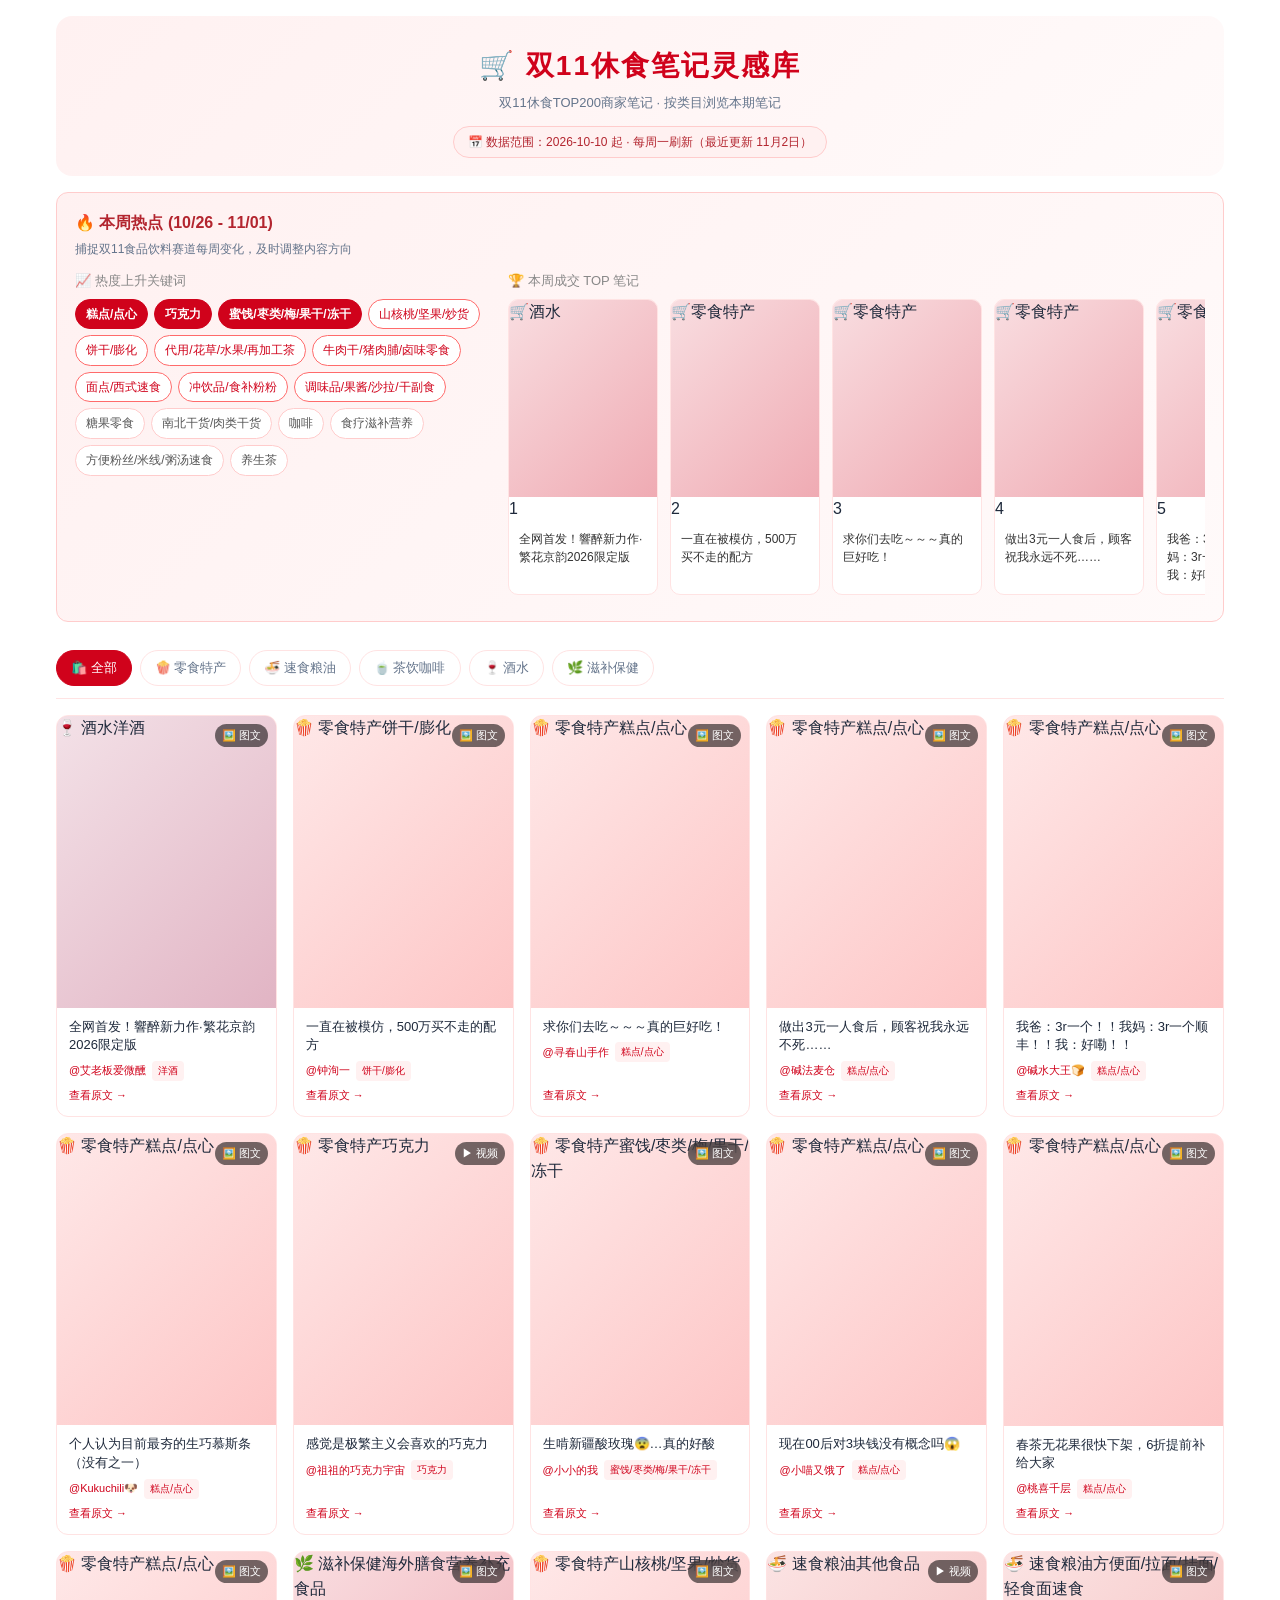
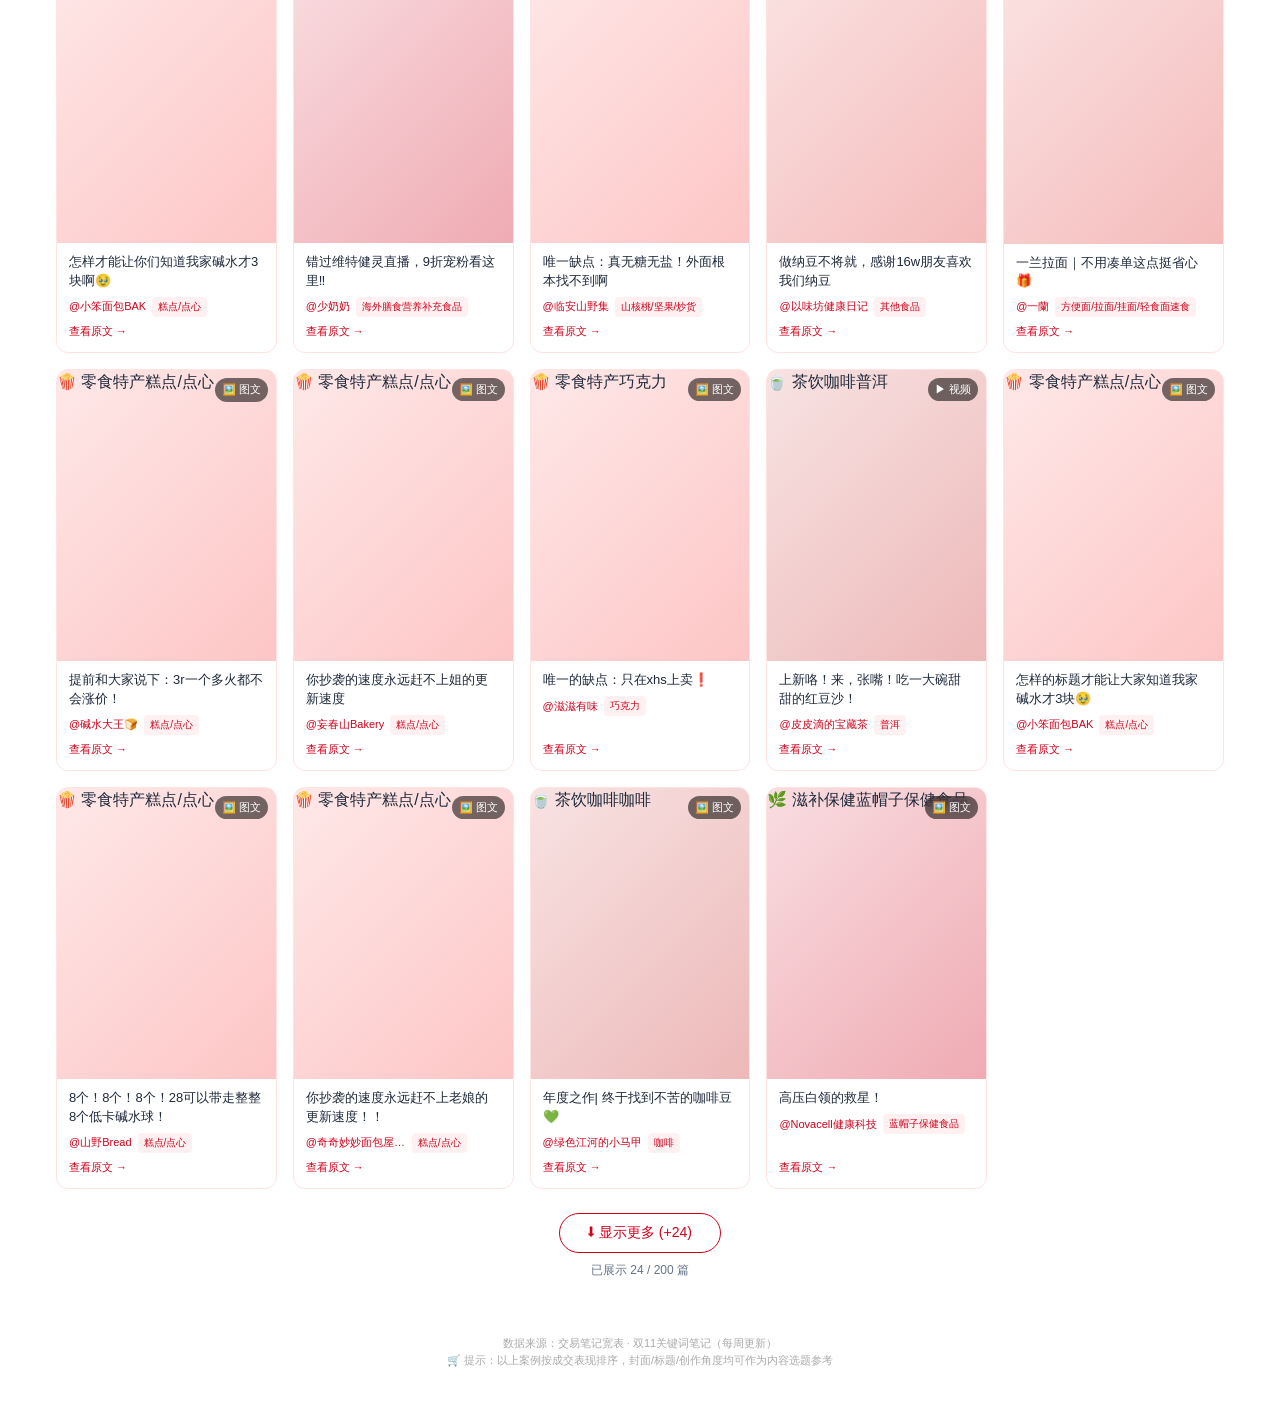
==== commit 518afb35: "weekly update" ====
--- a/external_d11.html
+++ b/external_d11.html
@@ -292,12 +292,12 @@
   <header class="header">
     <h1>🛒 双11休食笔记灵感库</h1>
     <div class="subtitle">双11休食TOP200商家笔记 · 按类目浏览本期笔记</div>
-    <div class="meta-banner">📅 数据范围：2026-10-01 起 · 每周一刷新（最近更新 10月26日）</div>
+    <div class="meta-banner">📅 数据范围：2026-10-10 起 · 每周一刷新（最近更新 11月2日）</div>
   </header>
 
   <!-- 周度热点 -->
   <section class="hot-section">
-    <div class="hot-title">🔥 本周热点 (10/19 - 10/25)</div>
+    <div class="hot-title">🔥 本周热点 (10/26 - 11/01)</div>
     <div class="hot-subtitle">捕捉双11食品饮料赛道每周变化，及时调整内容方向</div>
 
     <div class="hot-row">
@@ -326,9 +326,9 @@
 
 <script>
 const TAB_CONFIG = [{"key":"all","label":"🛍️ 全部","color":"#d0021b"},{"key":"snack","label":"🍿 零食特产","color":"#fa5252"},{"key":"seasoning","label":"🍜 速食粮油","color":"#e03131"},{"key":"tea_coffee","label":"🍵 茶饮咖啡","color":"#c92a2a"},{"key":"wine","label":"🍷 酒水","color":"#a61e4d"},{"key":"health","label":"🌿 滋补保健","color":"#d0021b"}];
-const NOTES_BY_TAB = {"snack":[{"note_id":"6ad8211a000000003300ddc5","note_type":"1","note_title":"歌帝梵双11限时2罐69❗️🤎黑巧脑袋集合","author_nickname":"GODIVA歌帝梵官方旗舰店","shop_name":"GODIVA歌帝梵旗舰店","second_category_name":"巧克力","first_category_name":"零食/坚果/特产","deal_gmv":50323.6,"rn":1,"first_file_id":"notes_pre_post/1040g3k8326hr3ajrkaa05nkokbtg80q3akncs58"},{"note_id":"6ad23d2f000000001b02e610","note_type":"1","note_title":"爆单感谢｜红茶凤梨蛋黄酥，双11优惠别错过","author_nickname":"陈明媚熟醉奄仔蟹","shop_name":"陈明媚熟醉奄仔蟹的店","second_category_name":"糕点/点心","first_category_name":"零食/坚果/特产","deal_gmv":10343.8,"rn":6,"first_file_id":"spectrum/1040g0k0326d046t6l8005oq6fig65dol88aegr8"},{"note_id":"6adb3fbe0000000033013f89","note_type":"2","note_title":"双十一福利😍无花果干，不拍一定后悔🙏","author_nickname":"新疆尼勒克蜂蜜小杨","shop_name":"新疆尼勒克蜂蜜小杨的店","second_category_name":"蜜饯/枣类/梅/果干/冻干","first_category_name":"零食/坚果/特产","deal_gmv":4354.8,"rn":19,"first_file_id":"1040g008326lpl4dg5g005phe817hos24330u60g"},{"note_id":"6ad980a2000000003102eb03","note_type":"1","note_title":"去年106❗️今年双11两罐69❗️包邮到家","author_nickname":"GODIVA歌帝梵官方旗舰店","shop_name":"GODIVA歌帝梵旗舰店","second_category_name":"巧克力","first_category_name":"零食/坚果/特产","deal_gmv":1575.7,"rn":72,"first_file_id":"notes_pre_post/1040g3k8326j57b6i4ab05nkokbtg80q3n5l5stg"},{"note_id":"6adc7ed700000000320163d3","note_type":"1","note_title":"双11囤货指南｜好评满满的红茶凤梨蛋黄酥","author_nickname":"陈明媚熟醉奄仔蟹","shop_name":"陈明媚熟醉奄仔蟹的店","second_category_name":"糕点/点心","first_category_name":"零食/坚果/特产","deal_gmv":1463.5,"rn":78,"first_file_id":"spectrum/1040g0k0326n0mu3tk4005oq6fig65dolrnoroj0"},{"note_id":"6ad9d9a1000000002d005b3d","note_type":"1","note_title":"🍫双11歌帝梵好价！🔥去年106！今年二罐69！","author_nickname":"GODIVA歌帝梵官方旗舰店","shop_name":"GODIVA歌帝梵旗舰店","second_category_name":"巧克力","first_category_name":"零食/坚果/特产","deal_gmv":1350.8,"rn":86,"first_file_id":"notes_pre_post/1040g3k8326kdtusil8905nkokbtg80q34d80650"},{"note_id":"6ad87a36000000003300e5ef","note_type":"1","note_title":"双11限时！2罐69！唯一缺点：库存不多","author_nickname":"GODIVA歌帝梵官方旗舰店","shop_name":"GODIVA歌帝梵旗舰店","second_category_name":"巧克力","first_category_name":"零食/坚果/特产","deal_gmv":1162.0,"rn":102,"first_file_id":"notes_pre_post/1040g3k0326ioamb0l82g5nkokbtg80q32b06uk8"},{"note_id":"6ac783db000000001203c38e","note_type":"1","note_title":"「年度之作」 鲜萃大家族集合！双11速囤！","author_nickname":"每日黑巧便利店","shop_name":"每日黑巧 CHOCDAY旗舰店","second_category_name":"巧克力","first_category_name":"零食/坚果/特产","deal_gmv":982.2,"rn":122,"first_file_id":"spectrum/1040g34o3262gp9dmka2g4au4en0brj6go9sj568"},{"note_id":"6ad3346c000000001a02bcab","note_type":"1","note_title":"双十一？新品？来了来了！","author_nickname":"合肥原食铺","shop_name":"合肥原食铺的店","second_category_name":"糕点/点心","first_category_name":"零食/坚果/特产","deal_gmv":861.4,"rn":137,"first_file_id":"notes_pre_post/1040g3k0326du9u1r4c6049urar344talqbr2bh8"},{"note_id":"6adb2729000000002b01d87c","note_type":"1","note_title":"不是吧！不是吧！去年106！今年双11二罐69！","author_nickname":"GODIVA歌帝梵官方旗舰店","shop_name":"GODIVA歌帝梵旗舰店","second_category_name":"巧克力","first_category_name":"零食/坚果/特产","deal_gmv":845.5,"rn":139,"first_file_id":"notes_pre_post/1040g3k0326lmg896ka6g5nkokbtg80q32glugto"},{"note_id":"6acb7950000000001b022a9f","note_type":"1","note_title":"🔥双11×店庆‼️这波历史低价已开抢……","author_nickname":"Fionon马卡龙","shop_name":"Fionon马卡龙的店","second_category_name":"糕点/点心","first_category_name":"零食/坚果/特产","deal_gmv":735.8,"rn":152,"first_file_id":"1040g0083266cmcmil6e05o8bm1i08h8tfaodc28"},{"note_id":"6ad052e5000000001500f36c","note_type":"1","note_title":"被问爆了！双11玫瑰油胶囊活动来了","author_nickname":"平阴玫瑰","shop_name":"平阴玫瑰的店","second_category_name":"糖果零食","first_category_name":"零食/坚果/特产","deal_gmv":574.0,"rn":186,"first_file_id":"spectrum/1040g0k0326b40nqk46005ogq865oc9lsol2pd8o"},{"note_id":"6ad821520000000033018577","note_type":"1","note_title":"不用等双十一！26年新松子现在就是双11价","author_nickname":"小伟山货特产","shop_name":"小伟山货特产的店","second_category_name":"山核桃/坚果/炒货","first_category_name":"零食/坚果/特产","deal_gmv":547.3,"rn":192,"first_file_id":"notes_pre_post/1040g3k0326io25r856604a0gbafv4v849p1s49o"},{"note_id":"6ad38fba000000001c02cec0","note_type":"1","note_title":"4款产品双11限时活动…快来薅我……","author_nickname":"嚼吧点什么好呢","shop_name":"嚼吧点什么好呢的店","second_category_name":"巧克力","first_category_name":"零食/坚果/特产","deal_gmv":460.0,"rn":207,"first_file_id":"notes_pre_post/1040g3k0326e984e850005p9m9fg115f311tjsjo"},{"note_id":"6aceede9000000000a02190b","note_type":"1","note_title":"年度之作丨Patchi爆款🍫双11好价抢疯了💥","author_nickname":"Patchi","shop_name":"Patchi旗舰店","second_category_name":"巧克力","first_category_name":"零食/坚果/特产","deal_gmv":448.1,"rn":213,"first_file_id":"notes_pre_post/1040g3k03269oji3dkq1g5ohgcb6od0u6otnqai8"},{"note_id":"6ad6dcca00000000290177fd","note_type":"1","note_title":"双11好价，去年106❗️今年2罐69包邮到家！","author_nickname":"GODIVA歌帝梵官方旗舰店","shop_name":"GODIVA歌帝梵旗舰店","second_category_name":"巧克力","first_category_name":"零食/坚果/特产","deal_gmv":416.4,"rn":229,"first_file_id":"notes_pre_post/1040g3k8326gj4pjfkcb05nkokbtg80q39rm6vhg"},{"note_id":"6ad1e725000000001802b589","note_type":"1","note_title":"双十一囤货｜Bombbar蛋白饼多口味任选","author_nickname":"BOMBBAR","shop_name":"BOMBBAR旗舰店","second_category_name":"巧克力","first_category_name":"零食/坚果/特产","deal_gmv":409.5,"rn":235,"first_file_id":"notes_pre_post/1040g3k8326cfkasukq9g5pp49sandibmeq5ua5o"},{"note_id":"6ad8a873000000002a01ec45","note_type":"1","note_title":"低糖蛋黄酥！这波1年1度购物节折扣力度超大","author_nickname":"三三cake","shop_name":"三三cake的店","second_category_name":"月饼","first_category_name":"零食/坚果/特产","deal_gmv":393.6,"rn":239,"first_file_id":"notes_pre_post/1040g3k8326j8k6tv5670492nnarquomp8gheh08"},{"note_id":"6ad739ec000000000c00da85","note_type":"1","note_title":"年度福利 | 双11花的最值的一笔！","author_nickname":"Patchi","shop_name":"Patchi旗舰店","second_category_name":"巧克力","first_category_name":"零食/坚果/特产","deal_gmv":382.1,"rn":246,"first_file_id":"1040g2sg326hm6kt84e605ohgcb6od0u6inq1s20"},{"note_id":"6ac85a00000000001801851f","note_type":"1","note_title":"双十一提前购👉10几一箱","author_nickname":"士丹頓茶餐廳","shop_name":"士丹頓茶餐廳旗舰店","second_category_name":"糕点/点心","first_category_name":"零食/坚果/特产","deal_gmv":338.8,"rn":268,"first_file_id":"notes_pre_post/1040g3k03263ave8ike405p6rdtog8gr3c7jap58"},{"note_id":"6ad890ec000000002a01db71","note_type":"1","note_title":"不用凑单，简单直降 | 双11全店8.5折起","author_nickname":"食光任意门","shop_name":"食光任意门的店","second_category_name":"巧克力","first_category_name":"零食/坚果/特产","deal_gmv":332.1,"rn":272,"first_file_id":"spectrum/1040g34o326j5e45p44305pjh2fp0uc8rf87k9c8"},{"note_id":"6ad0cd41000000000100828d","note_type":"2","note_title":"双十一不用苦苦等待🙋‍♀️活动提前开启！","author_nickname":"三三cake","shop_name":"三三cake的店","second_category_name":"月饼","first_category_name":"零食/坚果/特产","deal_gmv":301.8,"rn":294,"first_file_id":"1040g2sg326b84iqckqe0492nnarquomp0eilrco"},{"note_id":"6ad77ae20000000026030580","note_type":"1","note_title":"双十一特价啦venchi巧克力超值","author_nickname":"轻甜时光","shop_name":"轻甜时光的店","second_category_name":"巧克力","first_category_name":"零食/坚果/特产","deal_gmv":234.3,"rn":354,"first_file_id":"notes_pre_post/1040g3k8326i3kotvl060400pcg8jikoc17ee6v0"}],"seasoning":[{"note_id":"6ad98766000000002c0215df","note_type":"1","note_title":"唯一缺点是双十一限定 | 买松饼粉送早餐机","author_nickname":"Mamiya的熊熊","shop_name":"Mamiya旗舰店","second_category_name":"烘焙原料/辅料/食品添加剂","first_category_name":"粮油调味/速食/干货/烘焙","deal_gmv":1358.7,"rn":84,"first_file_id":"notes_pre_post/1040g3k8326k3hbo75g2g5nujj3t0915ses5njpg"},{"note_id":"6ad1935b0000000015003b31","note_type":"1","note_title":"#纯过日子人双十一必囤","author_nickname":"奥莱奥原生","shop_name":"奥莱奥原生旗舰店","second_category_name":"食用油/调味油","first_category_name":"粮油调味/速食/干货/烘焙","deal_gmv":950.9,"rn":126,"first_file_id":"spectrum/1040g34o326cb71kc58305ocdsr5odd0f8efi4o0"},{"note_id":"6acd793000000000180380be","note_type":"1","note_title":"双十一开始咯，店铺所有产品8.5折","author_nickname":"宝宝来麻膳食店","shop_name":"宝宝来麻膳食店的店","second_category_name":"儿童速食","first_category_name":"粮油调味/速食/干货/烘焙","deal_gmv":833.3,"rn":140,"first_file_id":"1040g2sg3268ansqs44eg4a163037q607eeesvfg"},{"note_id":"6ad5f5b300000000270224c8","note_type":"1","note_title":"双十一活动","author_nickname":"漫山圆®【小山里高州桂圆肉】","shop_name":"漫山圆®【小山里高州桂圆肉】的店","second_category_name":"南北干货/肉类干货","first_category_name":"粮油调味/速食/干货/烘焙","deal_gmv":599.3,"rn":181,"first_file_id":"1040g008326gkak7nk4005o50qer08dtcaem5c98"},{"note_id":"6ad60643000000002900842a","note_type":"2","note_title":"羊肚菌别买贵了🔥双十一秒杀💰100+","author_nickname":"羊肚菌小菇娘","shop_name":"羊肚菌小菇娘的店","second_category_name":"南北干货/肉类干货","first_category_name":"粮油调味/速食/干货/烘焙","deal_gmv":490.0,"rn":201,"first_file_id":"1040g008326gmentalg0040tmbbboeef3m7gomq0"},{"note_id":"6ad736f900000000250376e4","note_type":"1","note_title":"双11速抢！5w+网友认证的椰子油🔥🔥🔥","author_nickname":"COCO&VOVO","shop_name":"COCO&VOVO旗舰店","second_category_name":"食用油/调味油","first_category_name":"粮油调味/速食/干货/烘焙","deal_gmv":458.0,"rn":208,"first_file_id":"notes_pre_post/1040g3k0326hrlme94as05p6m06bghp0llmpd200"},{"note_id":"6ad866a20000000024036f6a","note_type":"2","note_title":"这个双十一，鲅鱼水饺一定要囤～","author_nickname":"大梅小镇","shop_name":"梅哥与海海鲜的店","second_category_name":"面点/西式速食","first_category_name":"粮油调味/速食/干货/烘焙","deal_gmv":435.0,"rn":219,"first_file_id":"1040g008326j0ik0k50s04a52flls7gqtj94civo"},{"note_id":"6acd810f000000001c02e849","note_type":"1","note_title":"银耳多糖的回购率又创新高了（双11）","author_nickname":"古田阿妹菌菇版","shop_name":"古田阿妹菌菇版的店","second_category_name":"南北干货/肉类干货","first_category_name":"粮油调味/速食/干货/烘焙","deal_gmv":423.7,"rn":225,"first_file_id":"notes_pre_post/1040g3k03268btnms5g105pbtffj6duhu35a9c08"},{"note_id":"6aca0e75000000001303fd31","note_type":"1","note_title":"香草荚双十一活动开始啦～","author_nickname":"Mora-Vanilla🍨香草荚","shop_name":"Mora-Vanilla🍨香草荚的店","second_category_name":"烘焙原料/辅料/食品添加剂","first_category_name":"粮油调味/速食/干货/烘焙","deal_gmv":418.7,"rn":228,"first_file_id":"notes_pre_post/1040g3k83265091v256004640peetlq8vkjaug5g"},{"note_id":"6ad8a817000000002403d02d","note_type":"1","note_title":"双11爆单❗️谢谢大家喜欢我家一人食小披萨","author_nickname":"汉斯库特披萨HansKurt","shop_name":"汉斯库特披萨HansKurt的店","second_category_name":"烘焙半成品/蛋挞/披萨","first_category_name":"粮油调味/速食/干货/烘焙","deal_gmv":297.0,"rn":300,"first_file_id":"1040g008326iq546bke4g4a52ni7nqg1no9muero"},{"note_id":"6add6936000000002c01bd2b","note_type":"2","note_title":"精品六妹羊肚菌双十一秒杀🔥一包只要💰200+","author_nickname":"羊肚菌小菇娘","shop_name":"羊肚菌小菇娘的店","second_category_name":"南北干货/肉类干货","first_category_name":"粮油调味/速食/干货/烘焙","deal_gmv":286.0,"rn":311,"first_file_id":"1040g008326nt9cackq0040tmbbboeef34tm7flg"},{"note_id":"6acc41930000000014002766","note_type":"1","note_title":"双十一‼️8.5折‼️老粉可以冲了🥰","author_nickname":"爱远闻山茶油","shop_name":"爱远闻的店","second_category_name":"食用油/调味油","first_category_name":"粮油调味/速食/干货/烘焙","deal_gmv":253.0,"rn":340,"first_file_id":"notes_pre_post/1040g3k83266braaal67g4a5f5614r3odp4focj0"},{"note_id":"6ad967f6000000002c015edd","note_type":"2","note_title":"厨房提鲜神器｜上海南丰肉双11囤货清单请收","author_nickname":"上海龙姨","shop_name":"上海龙姨的店","second_category_name":"南北干货/肉类干货","first_category_name":"粮油调味/速食/干货/烘焙","deal_gmv":247.2,"rn":342,"first_file_id":"1040g008326k054oclg005ootfkiov8bmsu9a7vg"},{"note_id":"6ada32e70000000024039585","note_type":"1","note_title":"双十一买到的敲好吃的咸甜口香肠 不烟熏","author_nickname":"希希妈手工香肠","shop_name":"希希妈手工香肠的店","second_category_name":"南北干货/肉类干货","first_category_name":"粮油调味/速食/干货/烘焙","deal_gmv":210.9,"rn":374,"first_file_id":"1040g2sg326klvebu50b05pamalj20f84h5ku2a8"}],"tea_coffee":[{"note_id":"6ad5da590000000027037423","note_type":"2","note_title":"双十一试饮集合装上线啦❗️","author_nickname":"可梵茶事","shop_name":"可梵茶事的店","second_category_name":"白茶","first_category_name":"茶","deal_gmv":3833.5,"rn":23,"first_file_id":"1040g2sg326ggvsail6e05ni6hgt08374h3qk4u0"},{"note_id":"6ad6f3cf000000002a00d9f1","note_type":"1","note_title":"今晚八点双十一活动开始，这个量贩装必入❗","author_nickname":"乐尔茶彼","shop_name":"乐尔茶彼的店","second_category_name":"代用/花草/水果/再加工茶","first_category_name":"茶","deal_gmv":3357.0,"rn":29,"first_file_id":"notes_pre_post/1040g3k8326hj7735kel05o9n4ol0jpial3582q8"},{"note_id":"6ac8edb200000000150140be","note_type":"2","note_title":"推给有品位的人｜大漩茶和壶双十一怎么买❓","author_nickname":"大漩茶","shop_name":"大漩茶的店","second_category_name":"白茶","first_category_name":"茶","deal_gmv":3051.2,"rn":35,"first_file_id":"1040g2sg3263sujiek4f05ora4r57rgku0nvjft0"},{"note_id":"6ad201b6000000001a0291d8","note_type":"2","note_title":"嚯❗️丁工双十一囤茶攻略，怎么买更划算","author_nickname":"丁工茶记","shop_name":"丁工茶记的店","second_category_name":"代用/花草/水果/再加工茶","first_category_name":"茶","deal_gmv":2302.6,"rn":50,"first_file_id":"spectrum/1040g0k0326cou3t046005n2pj9e7clo8709atno"},{"note_id":"6ad20394000000001b03069c","note_type":"2","note_title":"双11骨折好价！上新囤茶清单","author_nickname":"醒醒来喝茶","shop_name":"醒醒来喝茶的店","second_category_name":"红茶","first_category_name":"茶","deal_gmv":2189.4,"rn":54,"first_file_id":"1040g008326coummj50004a4r3pifngu7imfuppg"},{"note_id":"6ad6c8aa000000002900dd1f","note_type":"2","note_title":"双十一活动狗腩大红皮，深爱且珍惜系列！","author_nickname":"梁小姐","shop_name":"梁小姐的店","second_category_name":"代用/花草/水果/再加工茶","first_category_name":"茶","deal_gmv":1990.0,"rn":63,"first_file_id":"1040g008326girp85lg1g4a682jtm38v8alpbip0"},{"note_id":"6ad595f00000000028026675","note_type":"1","note_title":"双11茶礼清单｜给🛒加点云南风味","author_nickname":"上山喝茶","shop_name":"上山喝茶旗舰店","second_category_name":"多品种茶叶礼盒","first_category_name":"茶","deal_gmv":1458.0,"rn":79,"first_file_id":"spectrum/1040g34o326g84bg34a6g5ob3l2n0kvv2ttmc348"},{"note_id":"6ad5d500000000002600a42e","note_type":"2","note_title":"多拍2盒=6盒？！九白饮双十一囤货攻略","author_nickname":"九窝颜食社","shop_name":"九窝颜食社旗舰店","second_category_name":"鲜食饮品","first_category_name":"咖啡/麦片/冲饮","deal_gmv":1438.2,"rn":80,"first_file_id":"spectrum/1040g0k0326ggfr0q4a004bj365t3inr6ofjoq68"},{"note_id":"6ad20b6c0000000002010357","note_type":"2","note_title":"双11新品第2弹！💜芋泥老熟茶梅子香老白茶","author_nickname":"皮皮滴的宝藏茶","shop_name":"皮皮滴的宝藏茶的店","second_category_name":"普洱","first_category_name":"茶","deal_gmv":1387.0,"rn":82,"first_file_id":"1040g008326cohbshke1g5ohulic8c9mt58dcrdo"},{"note_id":"6abdc879000000000a01e154","note_type":"1","note_title":"双十一囤豆｜厚油脂黑巧风味，送 Dirty 杯","author_nickname":"有事没事来杯Quinncoffee","shop_name":"萃趣Quinn coffee的店","second_category_name":"咖啡","first_category_name":"咖啡/麦片/冲饮","deal_gmv":1378.6,"rn":83,"first_file_id":"notes_pre_post/1040g3k8325p0om2h4e305ntie5q0948r0nbhfs0"},{"note_id":"6ad87e6000000000310364e2","note_type":"2","note_title":"新周边早餐杯ᜊ•ᴗ•ᜊ 双十一85折加赠 超划算","author_nickname":"So Acai","shop_name":"So Acai旗舰店","second_category_name":"冲饮谷物/麦片","first_category_name":"咖啡/麦片/冲饮","deal_gmv":1319.7,"rn":91,"first_file_id":"1040g008326j0dvvl561g4a5bdakm0ouvo9cb36g"},{"note_id":"6ad9e9d8000000002a0329c8","note_type":"1","note_title":"双十一活动| 来了 满赠+满减+抽奖三连击","author_nickname":"德鲁的猫Tea","shop_name":"德鲁的猫Tea的店","second_category_name":"白茶","first_category_name":"茶","deal_gmv":1220.6,"rn":97,"first_file_id":"notes_pre_post/1040g3k8326kfeopk50004a70c1qqag40qe1vbao"},{"note_id":"6ad098a1000000000a027bb7","note_type":"1","note_title":"双十一必囤零食！熬夜外卖党Omega-3刚需","author_nickname":"食养日记","shop_name":"Soileta旗舰店","second_category_name":"冲饮谷物/麦片","first_category_name":"咖啡/麦片/冲饮","deal_gmv":1177.7,"rn":99,"first_file_id":"notes_pre_post/1040g3k8326bcrtsk50005q792etdos1rk4bu7q0"},{"note_id":"6ad7366b0000000026009f18","note_type":"1","note_title":"双十一礼遇｜多重风味组合，限时惊喜加赠","author_nickname":"BASAO康普茶","shop_name":"BASAO旗舰店","second_category_name":"饮料","first_category_name":"咖啡/麦片/冲饮","deal_gmv":1155.0,"rn":105,"first_file_id":"1040g008326hr8vjk50005p7full1ma8q7v99ck8"},{"note_id":"6acdbb79000000000a01f180","note_type":"2","note_title":"终于来啦 | 双十一大礼包限时上新 14茶一盏","author_nickname":"予昔时的日常","shop_name":"予昔时的店","second_category_name":"白茶","first_category_name":"茶","deal_gmv":1146.5,"rn":107,"first_file_id":"1040g2sg3268j0ajd50705o8vfkl08leq6627nc0"},{"note_id":"6ace215e000000001402d65b","note_type":"2","note_title":"双11好茶抢先看！惊喜层层加码！","author_nickname":"醒醒来喝茶","shop_name":"醒醒来喝茶的店","second_category_name":"乌龙茶","first_category_name":"茶","deal_gmv":1040.2,"rn":116,"first_file_id":"1040g0083268vhkvt4q004a4r3pifngu75ot9bqg"},{"note_id":"6ac70a40000000001402ce44","note_type":"2","note_title":"双11来啦✨巴西莓亚马逊上新大场🧧每300减40","author_nickname":"陆乔安（本周巴西莓亚马逊溯源双11大场）","shop_name":"每日乔安旗舰店","second_category_name":"冲饮品/食补粉粉","first_category_name":"咖啡/麦片/冲饮","deal_gmv":1038.0,"rn":117,"first_file_id":"1040g2sg3265o3htul0705nk7fna092k052gqt7o"},{"note_id":"6ad1e4d2000000001801805b","note_type":"1","note_title":"谁懂啊！防弹咖啡双11单杯低至 7 块 3😭","author_nickname":"理想燃料","shop_name":"理想燃料旗舰店","second_category_name":"咖啡","first_category_name":"咖啡/麦片/冲饮","deal_gmv":956.2,"rn":123,"first_file_id":"spectrum/1040g34o326cl9ncgka404b3js6dqapvun845t30"},{"note_id":"6ad5937200000000310010e3","note_type":"1","note_title":"这个钛杯也太好用了！仅限双十一！199💰","author_nickname":"几澄","shop_name":"几澄旗舰店","second_category_name":"黑茶","first_category_name":"茶","deal_gmv":938.9,"rn":127,"first_file_id":"notes_pre_post/1040g3k0326g8enb0l6005o0vqhs09fpbl4jp7v8"},{"note_id":"6ad8ac6b00000000330088fb","note_type":"1","note_title":"📦双十一第一天 已忙晕","author_nickname":"offday光合日常","shop_name":"offday光合日常的店","second_category_name":"冲饮品/食补粉粉","first_category_name":"咖啡/麦片/冲饮","deal_gmv":829.6,"rn":141,"first_file_id":"notes_pre_post/1040g3k0326j96247ka1g4a3574lvle3b9sv2vf0"},{"note_id":"6ad5d822000000002803db2a","note_type":"1","note_title":"WOLF双十一｜双重礼遇，感谢热爱🇳🇿","author_nickname":"WOLF NZ COFFEE ROASTERS","shop_name":"WOLF NZ COFFEE ROASTERS旗舰店","second_category_name":"咖啡","first_category_name":"咖啡/麦片/冲饮","deal_gmv":792.7,"rn":146,"first_file_id":"spectrum/1040g34o326ggk82pk41g5q6jfiqobm1l8bf8kb0"},{"note_id":"6ad749c400000000270148d3","note_type":"1","note_title":"SA双十一限定周边！好看实用的早餐杯（附攻略","author_nickname":"So Acai天然食品","shop_name":"So Acai旗舰店","second_category_name":"冲饮谷物/麦片","first_category_name":"咖啡/麦片/冲饮","deal_gmv":732.2,"rn":153,"first_file_id":"notes_pre_post/1040g3k8326hts07jl6i05pecroi13qjlubuvesg"},{"note_id":"6ad1cbdc000000000a022300","note_type":"1","note_title":"Soileta周边大合集！观望的宝子趁双十一速冲","author_nickname":"Soileta营养日记","shop_name":"Soileta旗舰店","second_category_name":"冲饮品/食补粉粉","first_category_name":"咖啡/麦片/冲饮","deal_gmv":715.8,"rn":157,"first_file_id":"notes_pre_post/1040g3k0326cjlr2t50005podqrmne47r46dtfkg"},{"note_id":"6ad9de5b0000000032014c19","note_type":"2","note_title":"fiboo咖啡液双十一赶紧囤！错过这波没有了","author_nickname":"fiboo","shop_name":"fiboo旗舰店","second_category_name":"咖啡","first_category_name":"咖啡/麦片/冲饮","deal_gmv":707.4,"rn":158,"first_file_id":"spectrum/1040g34o326ke88dcl8005noj9jgg8tu9cobh13o"},{"note_id":"6ad0c7bb000000001c01fb40","note_type":"2","note_title":"这个双11我强的可怕！芋泥熟茶！你敢信？？？","author_nickname":"皮皮滴的宝藏茶","shop_name":"皮皮滴的宝藏茶的店","second_category_name":"普洱","first_category_name":"茶","deal_gmv":689.8,"rn":161,"first_file_id":"1040g008326cohbshke105ohulic8c9mtnll6rto"},{"note_id":"6acc18ba0000000018006e17","note_type":"1","note_title":"10.11-11.11/全场手冲豆85折","author_nickname":"五十五朵云coffee","shop_name":"五十五朵云coffee的店","second_category_name":"咖啡","first_category_name":"咖啡/麦片/冲饮","deal_gmv":670.7,"rn":164,"first_file_id":"notes_pre_post/1040g3k83267076pk4qdg5nrn9en08sas39rrbp0"},{"note_id":"6ad0749300000000010090da","note_type":"1","note_title":"悦鲜活冲这套！双11直接实现拿铁自由☕️","author_nickname":"悦鲜活鲜奶星人","shop_name":"悦鲜活鲜奶旗舰店","second_category_name":"低温乳制品","first_category_name":"咖啡/麦片/冲饮","deal_gmv":663.9,"rn":168,"first_file_id":"notes_pre_post/1040g3k0326blm8rk58005pmdjvoncalnvjb5lpg"},{"note_id":"6abcc8bd000000001b01fade","note_type":"1","note_title":"双11囤咖啡，别只看豆子👇","author_nickname":"WAQAA咖啡官方店","shop_name":"WAQAA咖啡的店","second_category_name":"咖啡","first_category_name":"咖啡/麦片/冲饮","deal_gmv":623.1,"rn":177,"first_file_id":"spectrum/1040g34o325o1lt6o4c805q52q4j6b6a1l54vo4g"},{"note_id":"6acf5ee9000000001403916b","note_type":"1","note_title":"谁双11没来怡宝囤水！限量送饮水机&抽水器","author_nickname":"怡宝饮料","shop_name":"怡宝饮料旗舰店","second_category_name":"饮料","first_category_name":"咖啡/麦片/冲饮","deal_gmv":601.9,"rn":180,"first_file_id":"notes_pre_post/1040g3k8326a6hhsil6704bjoj0vbof77a46oi60"},{"note_id":"6ad48cfe000000002a02d2d7","note_type":"1","note_title":"双11最后捡漏期！喝一口赚一口！","author_nickname":"入行十年的茶小六","shop_name":"入行十年的茶小六的店","second_category_name":"黑茶","first_category_name":"茶","deal_gmv":598.4,"rn":183,"first_file_id":"notes_pre_post/1040g3k0326f8efu356004a63pufpie5lubqc8co"},{"note_id":"6aca30b8000000001b032417","note_type":"2","note_title":"11.11大促开跑📣 老六堡茶囤货，钱包不哭","author_nickname":"入行十年的茶小六","shop_name":"入行十年的茶小六的店","second_category_name":"黑茶","first_category_name":"茶","deal_gmv":581.2,"rn":185,"first_file_id":"1040g0083264t204tl6604a63pufpie5ln9qc95g"},{"note_id":"6ac78266000000001203436e","note_type":"1","note_title":"sis能量胶，双11冲刺！","author_nickname":"思齐甄选","shop_name":"思齐甄选的店","second_category_name":"饮料","first_category_name":"咖啡/麦片/冲饮","deal_gmv":571.8,"rn":187,"first_file_id":"spectrum/1040g0k03262go52044005n380s4ki79134rha0o"},{"note_id":"6adb4f6800000000330184fb","note_type":"2","note_title":"双十一活动狗腩大红皮，深买且珍惜系列！","author_nickname":"梁小姐","shop_name":"梁小姐的店","second_category_name":"代用/花草/水果/再加工茶","first_category_name":"茶","deal_gmv":567.8,"rn":188,"first_file_id":"1040g2sg326lrk04rkq704a682jtm38v80v83sco"},{"note_id":"6ac90c29000000001402ff74","note_type":"1","note_title":"准备好了吗？这次的双11的活动力度抄底价","author_nickname":"金金六堡茶","shop_name":"金金六堡茶的店","second_category_name":"黑茶","first_category_name":"茶","deal_gmv":547.6,"rn":191,"first_file_id":"notes_pre_post/1040g3k032640dafo50005n45qnjkbaann3lo66o"},{"note_id":"6ad96ffb0000000025022984","note_type":"1","note_title":"职场鱼咖啡双11囤货攻略🔥","author_nickname":"职场鱼","shop_name":"职场鱼的店","second_category_name":"咖啡","first_category_name":"咖啡/麦片/冲饮","deal_gmv":537.6,"rn":193,"first_file_id":"spectrum/1040g34o326k14so846105p2s972l1g1ckhcoa90"},{"note_id":"6ad760f8000000001e025b3d","note_type":"1","note_title":"直播预告⏰秋冬暖茶，双十一限时秒杀！","author_nickname":"HARNEY&SONS","shop_name":"HARNEY&SONS海外旗舰店","second_category_name":"代用/花草/水果/再加工茶","first_category_name":"茶","deal_gmv":529.2,"rn":196,"first_file_id":"spectrum/1040g0k0326hvciq8k40g4a5oph3qgau9mumfrb0"},{"note_id":"6ad43484000000002803bb7b","note_type":"1","note_title":"新包装上线❗️❗️｜双 11 降价赶紧冲","author_nickname":"有事没事来杯Quinncoffee","shop_name":"萃趣Quinn coffee的店","second_category_name":"咖啡","first_category_name":"咖啡/麦片/冲饮","deal_gmv":510.6,"rn":198,"first_file_id":"notes_pre_post/1040g3k8326etpibb50d05ntie5q0948r3tqcqng"},{"note_id":"6ad5cdb4000000003003f793","note_type":"1","note_title":"双11单品福利来啦🥳一共6个品的福利满满🥳","author_nickname":"云南 满堂私茶","shop_name":"云南 满堂私茶的店","second_category_name":"其他茶叶","first_category_name":"茶","deal_gmv":492.6,"rn":200,"first_file_id":"1040g2sg326gd153fl0705oss2g1pghgc7unpe0o"},{"note_id":"6ac9f28d000000000200c2ee","note_type":"1","note_title":"年度福利｜MS.ROSA双十一赠品攻略来咯！","author_nickname":"MS.ROSA玫瑰有礼","shop_name":"MS.ROSA玫瑰有礼专卖店","second_category_name":"鲜食饮品","first_category_name":"咖啡/麦片/冲饮","deal_gmv":436.3,"rn":216,"first_file_id":"spectrum/1040g34o3264sop6jl83g5qd3ro47bl2vtq3pdpo"},{"note_id":"6acc39b20000000014032936","note_type":"1","note_title":"双十一必囤！Whittard茶叶低至55折‼️","author_nickname":"WHITTARD","shop_name":"WHITTARD的店","second_category_name":"红茶","first_category_name":"茶","deal_gmv":436.2,"rn":217,"first_file_id":"1040g00832673kqf2l0005pooj3bne3t0s6bddso"},{"note_id":"6aca2e3b00000000010093a6","note_type":"2","note_title":"双11大促首场！看看都有哪些好喝又好玩的茶","author_nickname":"皮皮滴的宝藏茶","shop_name":"皮皮滴的宝藏茶的店","second_category_name":"白茶","first_category_name":"茶","deal_gmv":435.8,"rn":218,"first_file_id":"1040g00832651bi3qke305ohulic8c9mtadtg1no"},{"note_id":"6ad23268000000000a022a48","note_type":"1","note_title":"年度福利｜谁懂双11的含金量？都破价了🍊","author_nickname":"tuttifutti","shop_name":"tuttifutti旗舰店","second_category_name":"鲜食饮品","first_category_name":"咖啡/麦片/冲饮","deal_gmv":422.5,"rn":226,"first_file_id":"1040g2sg326culcoukr305oim8rck1rtvoetsh0o"},{"note_id":"6acb0b9e00000000180041cc","note_type":"1","note_title":"跑马党双十一必囤｜SIS Beta Fuel黑胶","author_nickname":"思齐甄选","shop_name":"思齐甄选的店","second_category_name":"饮料","first_category_name":"咖啡/麦片/冲饮","deal_gmv":412.4,"rn":232,"first_file_id":"1040g2sg3265vbkp6ke005n380s4ki791tlb8j1o"},{"note_id":"6ac9e2bd000000001801be47","note_type":"1","note_title":" 口粮茶六堡茶遇11.11大促，性价比高上天","author_nickname":"茶小六日常分享","shop_name":"入行十年的茶小六的店","second_category_name":"黑茶","first_category_name":"茶","deal_gmv":386.3,"rn":243,"first_file_id":"notes_pre_post/1040g3k03264r5glekq005o6el0c09c1jh4jt6r8"},{"note_id":"6accb4460000000018015064","note_type":"1","note_title":"1年1度购物狂欢，全线85折优惠立享","author_nickname":"Sournice","shop_name":"Sournice的店","second_category_name":"咖啡","first_category_name":"咖啡/麦片/冲饮","deal_gmv":383.3,"rn":244,"first_file_id":"notes_pre_post/1040g3k03267j1gf2lg705n4fqonk2kjfc5pmd28"},{"note_id":"6ad72b4000000000280254ea","note_type":"1","note_title":"1111的起源，大家都还记得吗？","author_nickname":"农大牛奶厂瓦依那店","shop_name":"农大牛奶厂瓦依那店的店","second_category_name":"低温乳制品","first_category_name":"咖啡/麦片/冲饮","deal_gmv":378.8,"rn":251,"first_file_id":"1040g2sg326hpopkm46p05ok098poct3vq9ordjo"},{"note_id":"6ad0d72200000000140013dd","note_type":"1","note_title":"双11咖啡豆必入！454g大袋装才一百出头","author_nickname":"香叔咖啡研究所","shop_name":"它香咖啡旗舰店","second_category_name":"咖啡","first_category_name":"咖啡/麦片/冲饮","deal_gmv":375.0,"rn":253,"first_file_id":"spectrum/1040g34o326bkeuc14c2g5nlnicd0842lhj5jo4g"},{"note_id":"6ac8e88a0000000012038ecf","note_type":"2","note_title":"双11咖啡凑单攻略！懒人也能玩 DIY小乐趣","author_nickname":"摩可纳","shop_name":"摩可纳旗舰店","second_category_name":"咖啡","first_category_name":"咖啡/麦片/冲饮","deal_gmv":351.5,"rn":264,"first_file_id":"spectrum/1040g0k03263sibvhl8005pqenuri1fd55fv69cg"},{"note_id":"6ac05fee00000000180154a4","note_type":"2","note_title":"巴西莓新品预告✨亚马逊溯源+双11年度最大场","author_nickname":"陆乔安（本周巴西莓亚马逊溯源双11大场）","shop_name":"每日乔安旗舰店","second_category_name":"冲饮品/食补粉粉","first_category_name":"咖啡/麦片/冲饮","deal_gmv":338.0,"rn":269,"first_file_id":"1040g2sg325rhf38m4q705nk7fna092k0skr4qq0"},{"note_id":"6abb8ba60000000012034050","note_type":"1","note_title":"双11首班车☎️别错过悦鲜活的牛奶杯啦！","author_nickname":"悦鲜活鲜奶","shop_name":"悦鲜活鲜奶旗舰店","second_category_name":"低温乳制品","first_category_name":"咖啡/麦片/冲饮","deal_gmv":319.4,"rn":278,"first_file_id":"1040g008325mme9ldk63g5pm0bgm7e86o2c19gqo"},{"note_id":"6ad659c7000000002a026f8f","note_type":"1","note_title":"凤毛麟角的参香！趁着双11多入点才行","author_nickname":"金金六堡茶","shop_name":"金金六堡茶的店","second_category_name":"黑茶","first_category_name":"茶","deal_gmv":318.4,"rn":279,"first_file_id":"notes_pre_post/1040g3k0326fog114ke0g5n45qnjkbaanounu66o"},{"note_id":"6accb447000000001303d8db","note_type":"1","note_title":"双11提前购｜选三罐茶，人气单品直接带走","author_nickname":"里赏茶业","shop_name":"里赏茶业旗舰店","second_category_name":"其他茶叶","first_category_name":"茶","deal_gmv":317.6,"rn":280,"first_file_id":"1040g2sg3267j70q94e0049c13crqpmah696oea0"},{"note_id":"6ad5e2570000000028027a8a","note_type":"1","note_title":"唯一缺点：平时买不送，但双11送咖啡➕杯","author_nickname":"悦鲜活鲜奶","shop_name":"悦鲜活鲜奶旗舰店","second_category_name":"低温乳制品","first_category_name":"咖啡/麦片/冲饮","deal_gmv":307.2,"rn":289,"first_file_id":"notes_pre_post/1040g3k8326ghvh79k4bg5pm0bgm7e86ov8mo7g8"},{"note_id":"6ad9d9dd00000000240385b8","note_type":"1","note_title":"双11开心购｜新杯小曲奇，出门随身带茶🍵","author_nickname":"里赏茶业","shop_name":"里赏茶业旗舰店","second_category_name":"其他茶叶","first_category_name":"茶","deal_gmv":304.0,"rn":291,"first_file_id":"notes_pre_post/1040g3k8326ke0o3s507049c13crqpmahu48qi98"},{"note_id":"6ad20236000000001500ee72","note_type":"2","note_title":"双十一囤奶啦！99💰3箱的A2牛奶，真不多","author_nickname":"年糕妈妈官方账号","shop_name":"年糕妈妈旗舰店","second_category_name":"液态奶/常温乳制品","first_category_name":"咖啡/麦片/冲饮","deal_gmv":303.8,"rn":292,"first_file_id":"spectrum/1040g0k0326cp0eeh4a005pfqevbjcjcjk5a3e88"},{"note_id":"6ad47484000000002a027e98","note_type":"1","note_title":"双十一｜金花六堡上新，钛杯套餐低至199！","author_nickname":"几澄","shop_name":"几澄旗舰店","second_category_name":"黑茶","first_category_name":"茶","deal_gmv":298.0,"rn":297,"first_file_id":"notes_pre_post/1040g3k8326f5akrs56dg5o0vqhs09fpb9n1meq8"},{"note_id":"6ad5dd23000000003100653b","note_type":"1","note_title":"双十一来啦，喝茶囤货看这篇就够啦🍵","author_nickname":"几澄","shop_name":"几澄旗舰店","second_category_name":"白茶","first_category_name":"茶","deal_gmv":293.8,"rn":306,"first_file_id":"notes_pre_post/1040g3k0326g7uka94q2g5o0vqhs09fpb4k1isio"},{"note_id":"6adb02d7000000002a0139a3","note_type":"2","note_title":"限时｜双11玫瑰茉莉双拼直接下单优惠啦！！","author_nickname":"月光象限精露shop","shop_name":"月光象限的店","second_category_name":"鲜食饮品","first_category_name":"咖啡/麦片/冲饮","deal_gmv":292.9,"rn":307,"first_file_id":"1040g008326li9h4o5g004au7c94b2ckf2439sg0"},{"note_id":"6ad9ce470000000024035648","note_type":"1","note_title":"值得反复喝的一号咖啡豆，双十一囤起来","author_nickname":"BUYGO白狗咖啡","shop_name":"BUYGO白狗咖啡的店","second_category_name":"咖啡","first_category_name":"咖啡/麦片/冲饮","deal_gmv":291.9,"rn":308,"first_file_id":"notes_pre_post/1040g3k0326kckl44kq305p0po8n4c98fjl0r86o"},{"note_id":"6accd1bc0000000018029872","note_type":"1","note_title":"双11囤货指南，养好自己的内调高端局","author_nickname":"Soileta超级食物","shop_name":"Soileta旗舰店","second_category_name":"冲饮品/食补粉粉","first_category_name":"咖啡/麦片/冲饮","deal_gmv":283.6,"rn":315,"first_file_id":"1040g0083267mqv6sl6005q4ilnqa5qk8seoghl8"},{"note_id":"6ad5957a000000002a02ef5f","note_type":"1","note_title":"茉香莓莓454g 规格换新包装✨双十一囤果汁豆","author_nickname":"有事没事来杯Quinncoffee","shop_name":"萃趣Quinn coffee的店","second_category_name":"咖啡","first_category_name":"咖啡/麦片/冲饮","deal_gmv":270.1,"rn":326,"first_file_id":"notes_pre_post/1040g3k0326g81c614e005ntie5q0948rlqiruk8"},{"note_id":"6ad91b07000000002403fbb8","note_type":"1","note_title":"双11闪赠福利｜何顾问来宠粉啦","author_nickname":"妙用祝余","shop_name":"妙用祝余的店","second_category_name":"代用/花草/水果/再加工茶","first_category_name":"茶","deal_gmv":269.0,"rn":327,"first_file_id":"1040g2sg326jmcvkil0705oedtiuk0rkktj7iamo"},{"note_id":"6ad36107000000001402e30f","note_type":"2","note_title":"双11遇到这么良心价的六堡茶！笑去吧～","author_nickname":"入行十年的茶小六","shop_name":"入行十年的茶小六的店","second_category_name":"黑茶","first_category_name":"茶","deal_gmv":263.4,"rn":332,"first_file_id":"1040g008326e3qoro506g4a63pufpie5lv6s75kg"},{"note_id":"6ad6dd5c00000000260173a6","note_type":"1","note_title":"双十一咖啡豆抄底价🔥口粮豆趁现在疯狂囤！","author_nickname":"有事没事来杯Quinncoffee","shop_name":"萃趣Quinn coffee的店","second_category_name":"咖啡","first_category_name":"咖啡/麦片/冲饮","deal_gmv":242.6,"rn":347,"first_file_id":"notes_pre_post/1040g3k8326hgd9bl56605ntie5q0948rjra8lag"},{"note_id":"6adb3ebd0000000033013bc1","note_type":"1","note_title":"双11活动最后246个❗️买豆豆送保温壶","author_nickname":"香叔咖啡研究所","shop_name":"它香咖啡旗舰店","second_category_name":"咖啡","first_category_name":"咖啡/麦片/冲饮","deal_gmv":235.0,"rn":351,"first_file_id":"spectrum/1040g34o326lp8n9q4a105nlnicd0842lhkpcssg"},{"note_id":"6aca0389000000000a026453","note_type":"1","note_title":"小红书1年1度购物狂欢 囤够黄油牛乳🛍️","author_nickname":"必如Befood Store","shop_name":"冰博克旗舰店","second_category_name":"低温乳制品","first_category_name":"咖啡/麦片/冲饮","deal_gmv":233.7,"rn":355,"first_file_id":"notes_pre_post/1040g3k83264v1lt45g005oo1pkh5bgtgkrik1s8"},{"note_id":"6ad2e20a0000000018015233","note_type":"1","note_title":"趁双十一活动降价｜赶紧入手","author_nickname":"有事没事来杯Quinncoffee","shop_name":"萃趣Quinn coffee的店","second_category_name":"咖啡","first_category_name":"咖啡/麦片/冲饮","deal_gmv":231.9,"rn":357,"first_file_id":"notes_pre_post/1040g3k8326djl2dq4edg5ntie5q0948r5uubr28"},{"note_id":"6ad59cea0000000027021793","note_type":"1","note_title":"来个规则简单的双十一吧","author_nickname":"offday光合日常","shop_name":"offday光合日常的店","second_category_name":"冲饮品/食补粉粉","first_category_name":"咖啡/麦片/冲饮","deal_gmv":225.6,"rn":361,"first_file_id":"notes_pre_post/1040g3k0326g9ilbk442g4a3574lvle3bilfir9g"},{"note_id":"6ad88808000000003102c800","note_type":"1","note_title":"双11必囤清单出炉❗️好喝到跺脚！！","author_nickname":"颜值百分百","shop_name":"颜值百分百旗舰店","second_category_name":"鲜食饮品","first_category_name":"咖啡/麦片/冲饮","deal_gmv":218.0,"rn":366,"first_file_id":"spectrum/1040g0k0326j4q6s7k6004buumontrv3j3ktr4ko"},{"note_id":"6ad5ca6b0000000028039eb4","note_type":"1","note_title":"每年限量🍃11.11喝茶快乐不要忘了它","author_nickname":"入行十年的茶小六","shop_name":"入行十年的茶小六的店","second_category_name":"绿茶","first_category_name":"茶","deal_gmv":217.6,"rn":367,"first_file_id":"1040g2sg326gen9b7l0d04a63pufpie5lksnnotg"},{"note_id":"6ad5e17b000000001e025f70","note_type":"1","note_title":"11.11重磅推荐|精品意式拼配/SOE大合集!!","author_nickname":"MCR微焙咖啡烘焙厂","shop_name":"MCR微焙咖啡烘焙厂的店","second_category_name":"咖啡","first_category_name":"咖啡/麦片/冲饮","deal_gmv":216.6,"rn":368,"first_file_id":"1040g2sg326gh46ig46704a3sf3uukmn6chg4hco"},{"note_id":"6ad6e00e000000002a02d47e","note_type":"1","note_title":"双 11｜云南厌氧酒香 454g 大容量新包装上新","author_nickname":"有事没事来杯Quinncoffee","shop_name":"萃趣Quinn coffee的店","second_category_name":"咖啡","first_category_name":"咖啡/麦片/冲饮","deal_gmv":214.5,"rn":371,"first_file_id":"notes_pre_post/1040g3k0326hgsqu6l02g5ntie5q0948r371tv7o"},{"note_id":"6ad1d20b000000000b004477","note_type":"1","note_title":"双十一咖啡豆大促！小包装第二件享半价","author_nickname":"RUSTIC ROOTS ROASTERS","shop_name":"RUSTIC ROOTS ROASTERS的店","second_category_name":"咖啡","first_category_name":"咖啡/麦片/冲饮","deal_gmv":214.0,"rn":373,"first_file_id":"spectrum/1040g34o326cj0l90ka204bghdj5qd235b7ud70o"},{"note_id":"6ad1e7fc000000001303cbf1","note_type":"1","note_title":"选择困难症进！冰冰同款1.0→4.0，双11怎么囤？","author_nickname":"NATURECARE.LIFE","shop_name":"NATURECARE.LIFE海外旗舰店","second_category_name":"冲饮品/食补粉粉","first_category_name":"咖啡/麦片/冲饮","deal_gmv":210.8,"rn":375,"first_file_id":"notes_pre_post/1040g3k8326clnactkee05o0c0m8g94hi5i6o2t0"}],"wine":[{"note_id":"6ad8374b00000000330298c0","note_type":"2","note_title":"双11哪些酒值得买？直接抄答案！","author_nickname":"葡萄酒小皮","shop_name":"葡小皮的店","second_category_name":"葡萄酒","first_category_name":"酒类","deal_gmv":4678.0,"rn":16,"first_file_id":"spectrum/1040g34o326j70fesl81047k66aahghpni7is2lg"},{"note_id":"6ad6cac80000000031006a96","note_type":"1","note_title":"🐲GD 粉集合｜PMO双十一福利来啦🔥","author_nickname":"PEACEMINUSONE嗨棒","shop_name":"PEACEMINUSONE嗨棒的店","second_category_name":"葡萄酒","first_category_name":"酒类","deal_gmv":1358.1,"rn":85,"first_file_id":"spectrum/1040g34o326hdgelrl8105qf0aclt5v6knc90ke0"},{"note_id":"6ad99107000000002b029a87","note_type":"1","note_title":"188r2瓶！！我宣布这是双十一酒单的销冠！！","author_nickname":"每天都在吃吃吃","shop_name":"每天都在吃吃吃的店","second_category_name":"葡萄酒","first_category_name":"酒类","deal_gmv":452.0,"rn":212,"first_file_id":"notes_pre_post/1040g3k0326k569k0kc004bsnu82l8n482i8rpn8"},{"note_id":"6ad0aa4c000000001c01d879","note_type":"2","note_title":"23年份圆习酒双十一活动中","author_nickname":"贵州红琳酒业","shop_name":"贵州红琳酒业的店","second_category_name":"白酒","first_category_name":"酒类","deal_gmv":388.8,"rn":241,"first_file_id":"1040g008326bev9ja4q005n8ookdlluucubu6v28"},{"note_id":"6adc714b0000000031026fe2","note_type":"1","note_title":"双十一必买！买酒送酒塞系列！","author_nickname":"WINE有引力","shop_name":"WINE有引力的店","second_category_name":"露酒/果酒","first_category_name":"酒类","deal_gmv":366.4,"rn":256,"first_file_id":"notes_pre_post/1040g3k8326mv2b8vlq705ni4uh8g933ik6mljfg"},{"note_id":"6ad89c750000000032020b2b","note_type":"1","note_title":"新西兰百年名庄❗️长相思白月光双11限时价❗️","author_nickname":"侍酒猫SommCat","shop_name":"侍酒猫SommCat的店","second_category_name":"葡萄酒","first_category_name":"酒类","deal_gmv":316.0,"rn":282,"first_file_id":"spectrum/1040g34o326j78rvh4c005o9s23pgk9ekgfh28h0"},{"note_id":"6acf5ac90000000002011589","note_type":"1","note_title":"⏰双11正式开启！经典大麦限时立减！","author_nickname":"上海力波啤酒","shop_name":"上海力波啤酒的店","second_category_name":"啤酒","first_category_name":"酒类","deal_gmv":303.1,"rn":293,"first_file_id":"notes_pre_post/1040g3k0326a5t9mfkq005obec8a0j6nus6h0ps8"},{"note_id":"6adb3dd50000000024038b2e","note_type":"2","note_title":"我没夸张！这是我双11捡到最大的漏。。","author_nickname":"侍酒猫SommCat","shop_name":"侍酒猫SommCat的店","second_category_name":"葡萄酒","first_category_name":"酒类","deal_gmv":278.9,"rn":321,"first_file_id":"spectrum/1040g34o326lp6bfmkc105o9s23pgk9ekir94bho"},{"note_id":"6adb2898000000002d006c9e","note_type":"2","note_title":" 年度之作｜ 酒蒙子双十一必囤酒单🍷","author_nickname":"小草与酒","shop_name":"小草与酒的店","second_category_name":"葡萄酒","first_category_name":"酒类","deal_gmv":258.0,"rn":337,"first_file_id":"spectrum/1040g34o326lhr8gtk7404bpkfg4lo09bqs3ksg0"},{"note_id":"6ad5de90000000002503598c","note_type":"2","note_title":"3.5W人喝过的半甜红‼️双十一囤酒必看！","author_nickname":"酒類美術館Wine Gallery","shop_name":"酒類美術館Wine Gallery的店","second_category_name":"葡萄酒","first_category_name":"酒类","deal_gmv":245.6,"rn":346,"first_file_id":"spectrum/1040g34o326ghipd2ka105ocbipgk0jccns9ii5g"},{"note_id":"6ad987fc0000000024034161","note_type":"1","note_title":"拉弗格如果能永远保持双11价格，我终生回购","author_nickname":"麦特威博馆","shop_name":"麦特威博馆的店","second_category_name":"洋酒","first_category_name":"酒类","deal_gmv":239.0,"rn":348,"first_file_id":"spectrum/1040g0k0326k3vk2nk4005p41d18n5e021a3rkk0"}],"health":[{"note_id":"6ad0a20c000000001801a63b","note_type":"1","note_title":"双11必囤史低价小仙炖...折扣是真的夯！","author_nickname":"小仙炖鲜炖燕窝","shop_name":"小仙炖旗舰店","second_category_name":"燕窝滋补品","first_category_name":"传统滋补营养品","deal_gmv":10011.0,"rn":7,"first_file_id":"spectrum/1040g0k0326bdun2hka005pnmfp67e4jtam68q2o"},{"note_id":"6acc69d2000000000202b3f6","note_type":"2","note_title":"一年只有一次的的双十一活动‼️折扣超大","author_nickname":"蜂丫头的蜜罐","shop_name":"蜂丫头的蜜罐的店","second_category_name":"蜂蜜及其制品","first_category_name":"传统滋补营养品","deal_gmv":6544.9,"rn":11,"first_file_id":"1040g0083267a211t4q005phh2vl0u80a145cl48"},{"note_id":"6ac8b295000000001b01e512","note_type":"1","note_title":"不用等双十一！廿八方优惠价来咯🛒","author_nickname":"HealthPlus 健怡坊","shop_name":"HealthPlus 健怡坊海外旗舰店","second_category_name":"食疗滋补营养","first_category_name":"传统滋补营养品","deal_gmv":4841.9,"rn":15,"first_file_id":"spectrum/1040g34o3263lvq2hkcag49ferrt5cdfm2kgaq3o"},{"note_id":"6acf569c000000001500d279","note_type":"2","note_title":"狄马泰斯双11的活动来了\n","author_nickname":"DYMATIZE狄马泰斯","shop_name":"DYMATIZE狄马泰斯海外旗舰店","second_category_name":"海外膳食营养补充食品","first_category_name":"保健食品/膳食营养补充食品","deal_gmv":4570.1,"rn":17,"first_file_id":"1040g2sg326a10mutkaj05qff32vgfk018lf2d5g"},{"note_id":"6ad8b476000000002c01ebd2","note_type":"2","note_title":"新疆薰衣草精油➕纯露😍闭眼入双十一福利🎁","author_nickname":"新疆尼勒克蜂蜜小杨","shop_name":"新疆尼勒克蜂蜜小杨的店","second_category_name":"蜂蜜及其制品","first_category_name":"传统滋补营养品","deal_gmv":4432.5,"rn":18,"first_file_id":"1040g008326j9vmqv50005phe817hos24tomk2b0"},{"note_id":"6ad5da68000000002901332b","note_type":"2","note_title":"双十一还没下手的可以看看这波机制","author_nickname":"DYMATIZE狄马泰斯","shop_name":"DYMATIZE狄马泰斯海外旗舰店","second_category_name":"海外膳食营养补充食品","first_category_name":"保健食品/膳食营养补充食品","deal_gmv":4015.3,"rn":21,"first_file_id":"spectrum/1040g34o326gh3rlql8105qff32vgfk01t2nq1v0"},{"note_id":"6adb47a1000000002a03bbfd","note_type":"2","note_title":"海棠海棠，双11有没有特别优惠或活动？？","author_nickname":"神阙青年海棠","shop_name":"神阙青年海棠的店","second_category_name":"食疗滋补营养","first_category_name":"传统滋补营养品","deal_gmv":3380.1,"rn":28,"first_file_id":"1040g008326n352jb580g4a7m3cdjdb8ujdj5990"},{"note_id":"6acf36eb000000001801a015","note_type":"1","note_title":"每年双十一都有人囤错蛋白粉😭","author_nickname":"纽特舒玛nutrasumma","shop_name":"纽特舒玛nutrasumma旗舰店","second_category_name":"普通膳食营养食品","first_category_name":"保健食品/膳食营养补充食品","deal_gmv":3150.4,"rn":31,"first_file_id":"spectrum/1040g0k03269uaftok66g5njqok208c62phdtg00"},{"note_id":"6ad61650000000002f02a147","note_type":"2","note_title":"双十一宠粉拍2️⃣发4️⃣！立减50折赶紧囤","author_nickname":"美那有Minayo营养软糖","shop_name":"美那有Minayo旗舰店","second_category_name":"普通膳食营养食品","first_category_name":"保健食品/膳食营养补充食品","deal_gmv":3009.6,"rn":37,"first_file_id":"spectrum/1040g0k0326godhp7k4005o97af7090luc38pb5o"},{"note_id":"6ad1fc58000000000200e24c","note_type":"2","note_title":"双十一活动大丰收💥近距离看看你的货","author_nickname":"富临鱼胶补品","shop_name":"富临行鱼胶滋补的店","second_category_name":"海产滋补品","first_category_name":"传统滋补营养品","deal_gmv":2886.9,"rn":39,"first_file_id":"1040g2sg326co82at4qe05npu8c809aq8kp36r28"},{"note_id":"6ad80ccd00000000320151b5","note_type":"1","note_title":"熟龄肌双十一必囤 MitoQ直接打骨折","author_nickname":"MitoQ","shop_name":"MitoQ海外旗舰店","second_category_name":"海外膳食营养补充食品","first_category_name":"保健食品/膳食营养补充食品","deal_gmv":2848.3,"rn":40,"first_file_id":"notes_pre_post/1040g3k8326iloee8ka805n2aeeg4c0eh1pkb4jo"},{"note_id":"6ad9e414000000003301b62f","note_type":"2","note_title":"双十一福利😍瑕疵蜂蜜皂，手慢🈚️","author_nickname":"新疆尼勒克蜂蜜小杨","shop_name":"新疆尼勒克蜂蜜小杨的店","second_category_name":"蜂蜜及其制品","first_category_name":"传统滋补营养品","deal_gmv":2838.7,"rn":41,"first_file_id":"1040g2sg326kf71ss5qe05phe817hos24tqdf67g"},{"note_id":"6ace2e66000000001403b1a9","note_type":"2","note_title":"双十一活动｜合为养九制肉苁蓉，送送送❗️","author_nickname":"合为养创始人欧阳","shop_name":"合为养旗舰店","second_category_name":"药食同源食品","first_category_name":"传统滋补营养品","deal_gmv":2743.2,"rn":43,"first_file_id":"1040g00832691c68b4q005pkoj6p3un0nqh30rv8"},{"note_id":"6ad429b9000000002a005feb","note_type":"1","note_title":"季令再打 9 折双十一机制➕宠粉补贴","author_nickname":"许赛文","shop_name":"季令海外旗舰店","second_category_name":"海外膳食营养补充食品","first_category_name":"保健食品/膳食营养补充食品","deal_gmv":2667.0,"rn":45,"first_file_id":"notes_pre_post/1040g3k8326586qg34a804a37v8if5tfj3cskkd0"},{"note_id":"6adab00a000000002c013dff","note_type":"2","note_title":"鱼油，液体钙，胶原蛋白肽粉双11囤货啦！","author_nickname":"Lingling","shop_name":"健安喜GNC海外旗舰店","second_category_name":"海外膳食营养补充食品","first_category_name":"保健食品/膳食营养补充食品","deal_gmv":2606.4,"rn":46,"first_file_id":"1040g008326l851iml00048vbkrse526s4hdaf60"},{"note_id":"6ace2d8d000000000100bc67","note_type":"2","note_title":"蜂蜜皂双十一活动✅今年最后一次活动🎁","author_nickname":"新疆尼勒克蜂蜜小杨","shop_name":"新疆尼勒克蜂蜜小杨的店","second_category_name":"蜂蜜及其制品","first_category_name":"传统滋补营养品","deal_gmv":2080.5,"rn":57,"first_file_id":"1040g008326915bs14e005phe817hos24m5o4d70"},{"note_id":"6ad8af57000000002c0259c4","note_type":"2","note_title":"双11上架秒售罄！就是它！没意外的","author_nickname":"新疆尼勒克黑蜂蜂蜜","shop_name":"新疆尼勒克黑蜂蜂蜜的店","second_category_name":"蜂蜜及其制品","first_category_name":"传统滋补营养品","deal_gmv":2079.1,"rn":58,"first_file_id":"spectrum/1040g34o326j9kk3qkc105nikfbu087h7kdqcn28"},{"note_id":"6ad8907c000000002c01366b","note_type":"1","note_title":"双11维生素D必囤！AAYW这波力度拉满✨","author_nickname":"AAYW","shop_name":"AAYW海外旗舰店","second_category_name":"海外膳食营养补充食品","first_category_name":"保健食品/膳食营养补充食品","deal_gmv":2019.7,"rn":61,"first_file_id":"notes_pre_post/1040g3k8326j5ldfhl0705pfc0o82udltqcogkog"},{"note_id":"6acdd906000000001500d3d7","note_type":"2","note_title":"补维D不花冤枉💰！双十一大促直降700！！","author_nickname":"UBIO","shop_name":"UBIO海外旗舰店","second_category_name":"海外膳食营养补充食品","first_category_name":"保健食品/膳食营养补充食品","deal_gmv":1997.0,"rn":62,"first_file_id":"spectrum/1040g0k03268m4t8u44005nsk3m0g9fbdlem6gqo"},{"note_id":"6ad042a000000000140004c4","note_type":"2","note_title":"还有谁不知道！张瑶同款护肝饮双11低至6折","author_nickname":"Plameca","shop_name":"Plameca海外旗舰店","second_category_name":"海外膳食营养补充食品","first_category_name":"保健食品/膳食营养补充食品","deal_gmv":1901.9,"rn":65,"first_file_id":"spectrum/1040g0k0326b244rn44005n5605oke801b1rm3gg"},{"note_id":"6ad1a26c000000001c01fde9","note_type":"1","note_title":"把健康囤回家 双11全店活动攻略！","author_nickname":"IDN理想营养","shop_name":"IDN理想营养海外旗舰店","second_category_name":"普通膳食营养食品","first_category_name":"保健食品/膳食营养补充食品","deal_gmv":1750.2,"rn":69,"first_file_id":"spectrum/1040g0k0326cd4f0gk6005nvc3hsg8pj383g8nlo"},{"note_id":"6ad352ce000000001a031ea2","note_type":"1","note_title":"老韩，双十一什么优惠?黄精历史最低价！","author_nickname":"滋仙粮老韩","shop_name":"滋仙粮老韩的店","second_category_name":"药食同源食品","first_category_name":"传统滋补营养品","deal_gmv":1341.5,"rn":87,"first_file_id":"1040g2sg326e1q3lh56hg5po3joj7e8a8jg70du8"},{"note_id":"6ac7ab0f000000001203d395","note_type":"2","note_title":"双十一优惠机制 来啦，满赠！满减！自选！","author_nickname":"九窝颜食社","shop_name":"九窝颜食社旗舰店","second_category_name":"枸杞及其制品","first_category_name":"传统滋补营养品","deal_gmv":1302.0,"rn":92,"first_file_id":"spectrum/1040g34o3262ljqh7kc104bj365t3inr6el7k2g8"},{"note_id":"6ac71256000000001c00faf3","note_type":"1","note_title":"蔓薇西梅芭｜双 11 抄作业攻略✨","author_nickname":"MARVEL HEALTH 蔓薇","shop_name":"MARVEL HEALTH 蔓薇海外旗舰店","second_category_name":"海外膳食营养补充食品","first_category_name":"保健食品/膳食营养补充食品","deal_gmv":1296.3,"rn":94,"first_file_id":"notes_pre_post/1040g3k0326236pqa46005p8cv68kgodpsrmj1tg"},{"note_id":"6ad829bd000000002c01681e","note_type":"2","note_title":"年度福利|女明星谈的双11机制 限时6折降700","author_nickname":"优碧欧","shop_name":"UBIO海外旗舰店","second_category_name":"海外膳食营养补充食品","first_category_name":"保健食品/膳食营养补充食品","deal_gmv":1179.8,"rn":98,"first_file_id":"spectrum/1040g0k0326p46vpl4a005q1ihev3ibt2h6e5jo8"},{"note_id":"6abcdbbd000000001c01cb63","note_type":"1","note_title":"姐妹们，双十一做好囤货准备了吗🤣","author_nickname":"燕之屋鲜炖燕窝","shop_name":"燕之屋旗舰店","second_category_name":"燕窝滋补品","first_category_name":"传统滋补营养品","deal_gmv":1157.5,"rn":104,"first_file_id":"spectrum/1040g0k0325o3vikt441g5osf1ld92ta5gs5r3cg"},{"note_id":"6ad85a82000000002c018bf1","note_type":"1","note_title":"双十一囤货季｜SiS等渗能量胶特价来袭🔥","author_nickname":"SIS SCIENCE IN SPORT","shop_name":"SIS SCIENCE IN SPORT旗舰店","second_category_name":"普通膳食营养食品","first_category_name":"保健食品/膳食营养补充食品","deal_gmv":1133.5,"rn":109,"first_file_id":"spectrum/1040g0k0326iv5dm7l8005o4oqba09722dvetn7g"},{"note_id":"6ad4d9d2000000001e024ae0","note_type":"2","note_title":"fiboo鱼油双十一大促‼️刷到的姐妹赶紧囤","author_nickname":"fiboo营养","shop_name":"fiboo营养旗舰店","second_category_name":"普通膳食营养食品","first_category_name":"保健食品/膳食营养补充食品","deal_gmv":1051.9,"rn":113,"first_file_id":"1040g2sg326fbdr45kqf05pfqkudiu2libmufab0"},{"note_id":"6ad2d2370000000013019604","note_type":"1","note_title":"双11专攻男人的产品来了","author_nickname":"mangram","shop_name":"mangram旗舰店","second_category_name":"药食同源食品","first_category_name":"传统滋补营养品","deal_gmv":954.2,"rn":125,"first_file_id":"spectrum/1040g0k0326di9c1046005oibtcjod8t973srqeg"},{"note_id":"6ad601c90000000027014d0e","note_type":"2","note_title":"秋季女生大补❗双11当归惊喜价❗最后一天","author_nickname":"向阳山下地道滋补小铺","shop_name":"向阳山下地道滋补小铺的店","second_category_name":"滋补养生原料","first_category_name":"传统滋补营养品","deal_gmv":912.2,"rn":130,"first_file_id":"1040g008326glcsu4kq005ove6kqjq42n1v5df4o"},{"note_id":"6adb3f92000000002a011481","note_type":"2","note_title":"双11！直二的黄精，放心囤了！！！","author_nickname":"杨直二","shop_name":"杨直二的店","second_category_name":"药食同源食品","first_category_name":"传统滋补营养品","deal_gmv":900.5,"rn":132,"first_file_id":"spectrum/1040g34o326lplhk1kc105odo6af4164pu4rhe7o"},{"note_id":"6ad84320000000002403c74c","note_type":"2","note_title":"沙棘果蜜谁能拒绝！双11新品呼声太高了","author_nickname":"新疆尼勒克黑蜂蜂蜜","shop_name":"新疆尼勒克黑蜂蜂蜜的店","second_category_name":"蜂蜜及其制品","first_category_name":"传统滋补营养品","deal_gmv":898.8,"rn":133,"first_file_id":"spectrum/1040g0k0326is80r644005nikfbu087h79dq8br0"},{"note_id":"6ac7aa86000000001500f680","note_type":"2","note_title":"双十一优惠机制 来啦，满赠！满减！自选！","author_nickname":"小酒窝伊森","shop_name":"九窝颜食社旗舰店","second_category_name":"枸杞及其制品","first_category_name":"传统滋补营养品","deal_gmv":826.0,"rn":142,"first_file_id":"spectrum/1040g34o3262lp8ju58105nglrri08igqfvhnd38"},{"note_id":"6ad0447d000000001a02a983","note_type":"2","note_title":"狄马泰斯ISO100双11活动来啦","author_nickname":"DYMATIZE狄马泰斯","shop_name":"DYMATIZE狄马泰斯海外旗舰店","second_category_name":"海外膳食营养补充食品","first_category_name":"保健食品/膳食营养补充食品","deal_gmv":809.3,"rn":143,"first_file_id":"1040g008326b25nrsl8605qff32vgfk01i85hito"},{"note_id":"6ac784b2000000001b01c577","note_type":"1","note_title":"意卡莉🔥全品宠粉清单专场｜双11好价来啦～","author_nickname":"赵唯伊","shop_name":"ZUCCARI意卡莉海外旗舰店","second_category_name":"海外膳食营养补充食品","first_category_name":"保健食品/膳食营养补充食品","deal_gmv":809.1,"rn":144,"first_file_id":"notes_pre_post/1040g3k832629p6in4e7g5nvif6b088oacvfusj0"},{"note_id":"6ad20205000000001801700e","note_type":"1","note_title":"⚠️薅羊毛攻略！Comefu甩甩片双11全年最低","author_nickname":"Comefu","shop_name":"Comefu海外旗舰店","second_category_name":"海外膳食营养补充食品","first_category_name":"保健食品/膳食营养补充食品","deal_gmv":791.6,"rn":147,"first_file_id":"1040g2sg326cospm2lgdg5pq5f0ki15i3pcg0bto"},{"note_id":"6ad1f3ad0000000018012cc2","note_type":"2","note_title":"明星维D双11六折，错过就又要等一年了！","author_nickname":"优碧欧","shop_name":"UBIO海外旗舰店","second_category_name":"海外膳食营养补充食品","first_category_name":"保健食品/膳食营养补充食品","deal_gmv":741.6,"rn":149,"first_file_id":"spectrum/1040g0k0326cn6udc58005q1ihev3ibt26iapjj0"},{"note_id":"6acc4eec00000000140033d6","note_type":"1","note_title":"双11预热｜现在开抢，年度健康囤货清单来啦","author_nickname":"HerbaPlus赫宝嘉","shop_name":"HerbaPlus赫宝嘉海外旗舰店","second_category_name":"海外膳食营养补充食品","first_category_name":"保健食品/膳食营养补充食品","deal_gmv":729.0,"rn":155,"first_file_id":"spectrum/1040g34o32676o2ck58105pi4ek06r5eahegpfog"},{"note_id":"6ad85f62000000003103b2fb","note_type":"2","note_title":"双十一最值得买的补剂!熬夜党必看!","author_nickname":"MegaRed脉拓","shop_name":"MegaRed脉拓海外旗舰店","second_category_name":"海外膳食营养补充食品","first_category_name":"保健食品/膳食营养补充食品","deal_gmv":699.3,"rn":159,"first_file_id":"spectrum/1040g0k0326ivqj3d4a005o8srp00atgi3qtko50"},{"note_id":"6ad5ec7b0000000029016783","note_type":"2","note_title":"双十一提前购🛒这款液体钙牛到不行！","author_nickname":"诺特兰德儿童营养","shop_name":"诺特兰德儿童营养旗舰店","second_category_name":"普通膳食营养食品","first_category_name":"保健食品/膳食营养补充食品","deal_gmv":678.5,"rn":163,"first_file_id":"spectrum/1040g34o326gj9mer44105p5ed7lk3pr23jojvho"},{"note_id":"6ad5d7220000000029014c36","note_type":"2","note_title":"空罐合集🆕双十一囤货推荐！","author_nickname":"诺特兰德儿童营养","shop_name":"诺特兰德儿童营养旗舰店","second_category_name":"普通膳食营养食品","first_category_name":"保健食品/膳食营养补充食品","deal_gmv":667.0,"rn":166,"first_file_id":"spectrum/1040g34o326gfk4mc58105p5ed7lk3pr24ks2tqg"},{"note_id":"6acc30ef000000000b007a3c","note_type":"2","note_title":"双十一第二天战报 已经2样断货了","author_nickname":"小酒窝伊森","shop_name":"九窝颜食社旗舰店","second_category_name":"燕窝滋补品","first_category_name":"传统滋补营养品","deal_gmv":662.2,"rn":169,"first_file_id":"1040g008326731o2vl0005nglrri08igqko2dpvg"},{"note_id":"6ad9ae6b000000002b0007dc","note_type":"2","note_title":"双11跟着王小骞囤辅酶，看完这篇省大💰","author_nickname":"MegaRed脉拓","shop_name":"MegaRed脉拓海外旗舰店","second_category_name":"海外膳食营养补充食品","first_category_name":"保健食品/膳食营养补充食品","deal_gmv":638.0,"rn":172,"first_file_id":"spectrum/1040g0k0326k8m5cmka005o8srp00atgivh8eue0"},{"note_id":"6acc918800000000180067d9","note_type":"2","note_title":"双十一儿童营养囤货指南｜NALCKA 活动来啦","author_nickname":"NALCKA","shop_name":"NALCKA海外旗舰店","second_category_name":"普通膳食营养食品","first_category_name":"保健食品/膳食营养补充食品","deal_gmv":636.0,"rn":173,"first_file_id":"spectrum/1040g0k03267eqgts44004ai551chmpn1fkccb10"},{"note_id":"6acf53f4000000001c02d058","note_type":"2","note_title":"双 11 活动价来了，全部在这个链接里","author_nickname":"银河芹语Isis","shop_name":"安东尼的后花园的海外店","second_category_name":"海外膳食营养补充食品","first_category_name":"保健食品/膳食营养补充食品","deal_gmv":626.4,"rn":176,"first_file_id":"1040g008326a52i7v560049jp1ikrc5pi7cd5m60"},{"note_id":"6ad70959000000002a00d878","note_type":"2","note_title":"蛋白吃不够？周六野同款蛋白粉双11大促啦","author_nickname":"fiboo","shop_name":"fiboo旗舰店","second_category_name":"普通膳食营养食品","first_category_name":"保健食品/膳食营养补充食品","deal_gmv":619.8,"rn":178,"first_file_id":"spectrum/1040g0k0326hlulvck4005noj9jgg8tu9l2ufmi0"},{"note_id":"6ad1e37500000000180179fa","note_type":"2","note_title":"双11囤货指南，这波优惠别错过！","author_nickname":"理想燃料","shop_name":"理想燃料旗舰店","second_category_name":"普通膳食营养食品","first_category_name":"保健食品/膳食营养补充食品","deal_gmv":532.7,"rn":194,"first_file_id":"spectrum/1040g0k0326cl4h3ikc004b3js6dqapvun0o7c10"},{"note_id":"6ad1f074000000000a022573","note_type":"1","note_title":"双11特惠买就送丨MegaFood× Elmex艾美适","author_nickname":"MegaFood","shop_name":"MegaFood海外旗舰店","second_category_name":"海外膳食营养补充食品","first_category_name":"保健食品/膳食营养补充食品","deal_gmv":518.0,"rn":197,"first_file_id":"spectrum/1040g0k0326cm83hu58005o51pi4gbtdth2bh6m8"},{"note_id":"6ad70b4c0000000027016715","note_type":"1","note_title":"双11维D囤货｜AAYW限时4小时破天荒底价","author_nickname":"AAYW","shop_name":"AAYW海外旗舰店","second_category_name":"海外膳食营养补充食品","first_category_name":"保健食品/膳食营养补充食品","deal_gmv":490.0,"rn":202,"first_file_id":"notes_pre_post/1040g3k0326hmat7550s05pfc0o82udltf9rpbqg"},{"note_id":"6acf69db000000001802bbe5","note_type":"1","note_title":"双11必囤丨非遗膏方怎么选？2026完全版❗️","author_nickname":"林间盏","shop_name":"林间盏旗舰店","second_category_name":"药食同源食品","first_category_name":"传统滋补营养品","deal_gmv":473.9,"rn":205,"first_file_id":"spectrum/1040g0k0326a7mo86466g5nblu32gb5ud1upi8go"},{"note_id":"6acf382c0000000014033b53","note_type":"1","note_title":"双十一樂道免疫球蛋白大降价！一瓶立减90","author_nickname":"樂道NOTO-道道","shop_name":"樂道NOTO海外旗舰店","second_category_name":"海外膳食营养补充食品","first_category_name":"保健食品/膳食营养补充食品","deal_gmv":425.0,"rn":223,"first_file_id":"notes_pre_post/1040g3k83268ruu1ulg305q5h0sh6b87dsj0ejf0"},{"note_id":"6ad0cfd5000000000a01ee4a","note_type":"2","note_title":"双十一来报到，85折+满赠，新品预览（上）","author_nickname":"旬山缶XunShan","shop_name":"旬山缶XunShan的店","second_category_name":"食疗滋补营养","first_category_name":"传统滋补营养品","deal_gmv":420.4,"rn":227,"first_file_id":"1040g008326bj7ilckq005pb0da9h764mjhj1d0o"},{"note_id":"6ad5a24e000000000c00fbfc","note_type":"2","note_title":"双11破价六折！明星D3K2镁单瓶不过百","author_nickname":"优碧欧","shop_name":"UBIO海外旗舰店","second_category_name":"海外膳食营养补充食品","first_category_name":"保健食品/膳食营养补充食品","deal_gmv":414.6,"rn":231,"first_file_id":"spectrum/1040g0k0326ga953j440g5q1ihev3ibt2v16qup8"},{"note_id":"6ad72ef9000000002600835b","note_type":"1","note_title":"SIS双十一新低｜樱桃汁，电解质胶新底价！","author_nickname":"SIS SCIENCE IN SPORT","shop_name":"SIS SCIENCE IN SPORT旗舰店","second_category_name":"普通膳食营养食品","first_category_name":"保健食品/膳食营养补充食品","deal_gmv":390.0,"rn":240,"first_file_id":"spectrum/1040g34o326hqab3m46105o4oqba09722ijf2hb0"},{"note_id":"6ad1dac00000000018006839","note_type":"2","note_title":"双十一囤黄精！满减叠加还能抽奖赢好礼🎁","author_nickname":"每日乔安","shop_name":"每日乔安旗舰店","second_category_name":"药食同源食品","first_category_name":"传统滋补营养品","deal_gmv":388.0,"rn":242,"first_file_id":"spectrum/1040g34o326ck4lab44105om54rr0vth3t0d4iao"},{"note_id":"6ac84cc9000000001301bc71","note_type":"1","note_title":"双十一优惠套组，10月10日开售~","author_nickname":"九窝颜食社","shop_name":"九窝颜食社旗舰店","second_category_name":"药食同源食品","first_category_name":"传统滋补营养品","deal_gmv":380.5,"rn":248,"first_file_id":"spectrum/1040g0k032639iodh44004bj365t3inr6i05qq7g"},{"note_id":"6acefeac000000001802a8f7","note_type":"2","note_title":"双11提前购🎉蛋白粉大促~周六野都在喝","author_nickname":"fiboo","shop_name":"fiboo旗舰店","second_category_name":"普通膳食营养食品","first_category_name":"保健食品/膳食营养补充食品","deal_gmv":379.9,"rn":249,"first_file_id":"spectrum/1040g34o3269qhc5e58105noj9jgg8tu96bkeld8"},{"note_id":"6ad58332000000000c00cca2","note_type":"1","note_title":"双十一购物指南：直接给男朋友囤蛋白粉","author_nickname":"康比特CPT","shop_name":"康比特CPT旗舰店","second_category_name":"普通膳食营养食品","first_category_name":"保健食品/膳食营养补充食品","deal_gmv":379.0,"rn":250,"first_file_id":"1040g008326g69tms4e705qdbtc5ct10ajnbovog"},{"note_id":"6ad9fdad000000002c016352","note_type":"2","note_title":"美那有镁钾水双十一赶紧囤！错过这波没有了","author_nickname":"美那有Minayo营养软糖","shop_name":"美那有Minayo旗舰店","second_category_name":"普通膳食营养食品","first_category_name":"保健食品/膳食营养补充食品","deal_gmv":362.0,"rn":257,"first_file_id":"spectrum/1040g0k0326kia46ck6005o97af7090lu9rbjc80"},{"note_id":"6adaf2ff000000002b01cebf","note_type":"2","note_title":"双11熬夜党内服指南📌这对cp不要太高效","author_nickname":"MitoQ","shop_name":"MitoQ海外旗舰店","second_category_name":"海外膳食营养补充食品","first_category_name":"保健食品/膳食营养补充食品","deal_gmv":361.2,"rn":258,"first_file_id":"1040g008326lb3pt246005n2aeeg4c0ehhmg4eeg"},{"note_id":"6ad5d1550000000025036418","note_type":"2","note_title":"双11来啦，符合5R原则的益生菌和谷氨酰胺","author_nickname":"营养师-小小欢叔Zmyyhs","shop_name":"简本初旗舰店","second_category_name":"普通膳食营养食品","first_category_name":"保健食品/膳食营养补充食品","deal_gmv":360.0,"rn":259,"first_file_id":"1040g2sg326gfu1a746e05q4619a7av7kng2cj30"},{"note_id":"6ac8e0e200000000150058fc","note_type":"2","note_title":"三蒸三晒黄芪蒸枣，拍4发5，仅在双11期间","author_nickname":"张大旺养生局","shop_name":"张大旺养生局的店","second_category_name":"药食同源食品","first_category_name":"传统滋补营养品","deal_gmv":356.0,"rn":261,"first_file_id":"1040g2sg3263riul1l0704a2vsolkhbcdg0rfm18"},{"note_id":"6ad223ff000000001b01f962","note_type":"2","note_title":"双十一抢先购！！送吨吨杯给我冲！！","author_nickname":"美那有Minayo营养软糖","shop_name":"美那有Minayo旗舰店","second_category_name":"普通膳食营养食品","first_category_name":"保健食品/膳食营养补充食品","deal_gmv":320.0,"rn":277,"first_file_id":"spectrum/1040g34o326csup66l81g5o97af7090lu03qceqg"},{"note_id":"6ada020c000000003300e385","note_type":"1","note_title":"双11直播预告｜惊喜福袋、满减大额券别错过","author_nickname":"小羊森林","shop_name":"小羊森林旗舰店","second_category_name":"滋补养生原料","first_category_name":"传统滋补营养品","deal_gmv":316.0,"rn":281,"first_file_id":"spectrum/1040g34o326kiscm5k4405p0p4bs4i1l6p2ul4i8"},{"note_id":"6ad604020000000031003c0f","note_type":"2","note_title":"双十一活动开始啦！快把花胶囤起来","author_nickname":"澜生记悠悠","shop_name":"澜生记悠悠的店","second_category_name":"花胶/鱼胶及其制品","first_category_name":"传统滋补营养品","deal_gmv":296.6,"rn":301,"first_file_id":"1040g2sg326gicvl950e05pqabvu7doponukkjp0"},{"note_id":"6ad9671c000000003300ea35","note_type":"1","note_title":"趁这个双11，给50岁爸妈提前备好\"关节金\"","author_nickname":"Fiternal","shop_name":"Fiternal海外旗舰店","second_category_name":"海外膳食营养补充食品","first_category_name":"保健食品/膳食营养补充食品","deal_gmv":294.8,"rn":303,"first_file_id":"spectrum/1040g34o326k01f3hl8505ppoa0s21abcp5ugudg"},{"note_id":"6adc18230000000033022802","note_type":"2","note_title":"双11于明加帮咱们把辅酶Q10的价格打下来了","author_nickname":"MegaRed脉拓","shop_name":"MegaRed脉拓海外旗舰店","second_category_name":"海外膳食营养补充食品","first_category_name":"保健食品/膳食营养补充食品","deal_gmv":294.0,"rn":304,"first_file_id":"spectrum/1040g0k0326mk1dos44005o8srp00atgi1fh9mrg"},{"note_id":"6ace2276000000000100983f","note_type":"2","note_title":"干皮姐妹！双11必囤：润润津露水！","author_nickname":"林间盏","shop_name":"林间盏旗舰店","second_category_name":"食疗滋补营养","first_category_name":"传统滋补营养品","deal_gmv":289.9,"rn":309,"first_file_id":"spectrum/1040g0k03268vs0oek4005nblu32gb5udhunc49g"},{"note_id":"6acda2ba000000001803bbd6","note_type":"2","note_title":"双十一周年庆优惠3大机制","author_nickname":"九窝颜食社","shop_name":"九窝颜食社旗舰店","second_category_name":"药食同源食品","first_category_name":"传统滋补营养品","deal_gmv":285.5,"rn":312,"first_file_id":"spectrum/1040g34o3268gasve46104bj365t3inr6vcc6kgg"},{"note_id":"6ad71931000000002902e8e6","note_type":"2","note_title":"升级版钙铁锌！全家都爱的桃桃味双十一必囤","author_nickname":"诺特兰德儿童营养","shop_name":"诺特兰德儿童营养旗舰店","second_category_name":"普通膳食营养食品","first_category_name":"保健食品/膳食营养补充食品","deal_gmv":281.1,"rn":316,"first_file_id":"spectrum/1040g34o326ho1mp0ka105p5ed7lk3pr2o6u0meg"},{"note_id":"6acf4dd9000000001b02f9bc","note_type":"2","note_title":"双11活动开始啦！囤货党快看过来！","author_nickname":"IDN理想营养","shop_name":"IDN理想营养海外旗舰店","second_category_name":"海外膳食营养补充食品","first_category_name":"保健食品/膳食营养补充食品","deal_gmv":279.0,"rn":320,"first_file_id":"spectrum/1040g34o326a40a1ukc005nvc3hsg8pj3560t6q8"},{"note_id":"6acd82580000000014000e9f","note_type":"2","note_title":"双11囤养｜上面容易燥，下面却怕冷怎么办","author_nickname":"西禾谷","shop_name":"西禾谷旗舰店","second_category_name":"药食同源食品","first_category_name":"传统滋补营养品","deal_gmv":273.9,"rn":324,"first_file_id":"1040g2sg3267amh1fke705okcm0dlbcfrajv78ao"},{"note_id":"6acdffe100000000150026d6","note_type":"2","note_title":"双11来袭！香丹清力度直接远超以往大促","author_nickname":"香丹清","shop_name":"香丹清旗舰店","second_category_name":"蓝帽子保健食品","first_category_name":"保健食品/膳食营养补充食品","deal_gmv":268.0,"rn":329,"first_file_id":"spectrum/1040g34o3268rmgfnkc904b1vavgrtfsvjgh6iuo"},{"note_id":"6ad9b084000000003300bb29","note_type":"2","note_title":"连续几年销量C位，双十一六折优惠来了！","author_nickname":"优碧欧","shop_name":"UBIO海外旗舰店","second_category_name":"海外膳食营养补充食品","first_category_name":"保健食品/膳食营养补充食品","deal_gmv":263.0,"rn":333,"first_file_id":"spectrum/1040g0k0326k8onnc4c005q1ihev3ibt2lf1c45g"},{"note_id":"6acb0a24000000001a02b22e","note_type":"1","note_title":"秋季礼遇｜复位胶囊已加入购物狂欢","author_nickname":"HEMĒRA","shop_name":"HEMĒRA的海外店","second_category_name":"海外膳食营养补充食品","first_category_name":"保健食品/膳食营养补充食品","deal_gmv":238.9,"rn":349,"first_file_id":"spectrum/1040g34o3265v5q6mkc105p9krtk1gks5hc5im10"},{"note_id":"6ac8593e000000000a0249c4","note_type":"1","note_title":"双11钜惠今日解锁！全店产品立享85折好价！","author_nickname":"运谷山房","shop_name":"运谷山房旗舰店","second_category_name":"食疗滋补营养","first_category_name":"传统滋补营养品","deal_gmv":230.7,"rn":359,"first_file_id":"spectrum/1040g34o3263a6h58l8105oik4faocq5vncsof50"},{"note_id":"6acdec2700000000180193e4","note_type":"2","note_title":"fiboo鱼油双十一大促‼️日常保养趁早囤！","author_nickname":"fiboo营养","shop_name":"fiboo营养旗舰店","second_category_name":"普通膳食营养食品","first_category_name":"保健食品/膳食营养补充食品","deal_gmv":226.9,"rn":360,"first_file_id":"spectrum/1040g34o3268p2pdq4c105noj9jgg8tu9uj4r2o8"},{"note_id":"6acdcb50000000001801ab4b","note_type":"1","note_title":"双11好物推荐｜腿脚不舒服看看益节！","author_nickname":"Move Free益节","shop_name":"Move Free益节海外旗舰店","second_category_name":"海外膳食营养补充食品","first_category_name":"保健食品/膳食营养补充食品","deal_gmv":214.0,"rn":372,"first_file_id":"spectrum/1040g34o3268l9jtu58804a57u67pu6er7ic2j3o"}],"all":[{"note_id":"6ad8211a000000003300ddc5","note_type":"1","note_title":"歌帝梵双11限时2罐69❗️🤎黑巧脑袋集合","author_nickname":"GODIVA歌帝梵官方旗舰店","shop_name":"GODIVA歌帝梵旗舰店","second_category_name":"巧克力","first_category_name":"零食/坚果/特产","deal_gmv":50323.6,"rn":1,"first_file_id":"notes_pre_post/1040g3k8326hr3ajrkaa05nkokbtg80q3akncs58","tab_key":"snack"},{"note_id":"6ad23d2f000000001b02e610","note_type":"1","note_title":"爆单感谢｜红茶凤梨蛋黄酥，双11优惠别错过","author_nickname":"陈明媚熟醉奄仔蟹","shop_name":"陈明媚熟醉奄仔蟹的店","second_category_name":"糕点/点心","first_category_name":"零食/坚果/特产","deal_gmv":10343.8,"rn":6,"first_file_id":"spectrum/1040g0k0326d046t6l8005oq6fig65dol88aegr8","tab_key":"snack"},{"note_id":"6ad0a20c000000001801a63b","note_type":"1","note_title":"双11必囤史低价小仙炖...折扣是真的夯！","author_nickname":"小仙炖鲜炖燕窝","shop_name":"小仙炖旗舰店","second_category_name":"燕窝滋补品","first_category_name":"传统滋补营养品","deal_gmv":10011.0,"rn":7,"first_file_id":"spectrum/1040g0k0326bdun2hka005pnmfp67e4jtam68q2o","tab_key":"health"},{"note_id":"6acc69d2000000000202b3f6","note_type":"2","note_title":"一年只有一次的的双十一活动‼️折扣超大","author_nickname":"蜂丫头的蜜罐","shop_name":"蜂丫头的蜜罐的店","second_category_name":"蜂蜜及其制品","first_category_name":"传统滋补营养品","deal_gmv":6544.9,"rn":11,"first_file_id":"1040g0083267a211t4q005phh2vl0u80a145cl48","tab_key":"health"},{"note_id":"6ac8b295000000001b01e512","note_type":"1","note_title":"不用等双十一！廿八方优惠价来咯🛒","author_nickname":"HealthPlus 健怡坊","shop_name":"HealthPlus 健怡坊海外旗舰店","second_category_name":"食疗滋补营养","first_category_name":"传统滋补营养品","deal_gmv":4841.9,"rn":15,"first_file_id":"spectrum/1040g34o3263lvq2hkcag49ferrt5cdfm2kgaq3o","tab_key":"health"},{"note_id":"6ad8374b00000000330298c0","note_type":"2","note_title":"双11哪些酒值得买？直接抄答案！","author_nickname":"葡萄酒小皮","shop_name":"葡小皮的店","second_category_name":"葡萄酒","first_category_name":"酒类","deal_gmv":4678.0,"rn":16,"first_file_id":"spectrum/1040g34o326j70fesl81047k66aahghpni7is2lg","tab_key":"wine"},{"note_id":"6acf569c000000001500d279","note_type":"2","note_title":"狄马泰斯双11的活动来了\n","author_nickname":"DYMATIZE狄马泰斯","shop_name":"DYMATIZE狄马泰斯海外旗舰店","second_category_name":"海外膳食营养补充食品","first_category_name":"保健食品/膳食营养补充食品","deal_gmv":4570.1,"rn":17,"first_file_id":"1040g2sg326a10mutkaj05qff32vgfk018lf2d5g","tab_key":"health"},{"note_id":"6ad8b476000000002c01ebd2","note_type":"2","note_title":"新疆薰衣草精油➕纯露😍闭眼入双十一福利🎁","author_nickname":"新疆尼勒克蜂蜜小杨","shop_name":"新疆尼勒克蜂蜜小杨的店","second_category_name":"蜂蜜及其制品","first_category_name":"传统滋补营养品","deal_gmv":4432.5,"rn":18,"first_file_id":"1040g008326j9vmqv50005phe817hos24tomk2b0","tab_key":"health"},{"note_id":"6adb3fbe0000000033013f89","note_type":"2","note_title":"双十一福利😍无花果干，不拍一定后悔🙏","author_nickname":"新疆尼勒克蜂蜜小杨","shop_name":"新疆尼勒克蜂蜜小杨的店","second_category_name":"蜜饯/枣类/梅/果干/冻干","first_category_name":"零食/坚果/特产","deal_gmv":4354.8,"rn":19,"first_file_id":"1040g008326lpl4dg5g005phe817hos24330u60g","tab_key":"snack"},{"note_id":"6ad5da68000000002901332b","note_type":"2","note_title":"双十一还没下手的可以看看这波机制","author_nickname":"DYMATIZE狄马泰斯","shop_name":"DYMATIZE狄马泰斯海外旗舰店","second_category_name":"海外膳食营养补充食品","first_category_name":"保健食品/膳食营养补充食品","deal_gmv":4015.3,"rn":21,"first_file_id":"spectrum/1040g34o326gh3rlql8105qff32vgfk01t2nq1v0","tab_key":"health"},{"note_id":"6ad5da590000000027037423","note_type":"2","note_title":"双十一试饮集合装上线啦❗️","author_nickname":"可梵茶事","shop_name":"可梵茶事的店","second_category_name":"白茶","first_category_name":"茶","deal_gmv":3833.5,"rn":23,"first_file_id":"1040g2sg326ggvsail6e05ni6hgt08374h3qk4u0","tab_key":"tea_coffee"},{"note_id":"6adb47a1000000002a03bbfd","note_type":"2","note_title":"海棠海棠，双11有没有特别优惠或活动？？","author_nickname":"神阙青年海棠","shop_name":"神阙青年海棠的店","second_category_name":"食疗滋补营养","first_category_name":"传统滋补营养品","deal_gmv":3380.1,"rn":28,"first_file_id":"1040g008326n352jb580g4a7m3cdjdb8ujdj5990","tab_key":"health"},{"note_id":"6ad6f3cf000000002a00d9f1","note_type":"1","note_title":"今晚八点双十一活动开始，这个量贩装必入❗","author_nickname":"乐尔茶彼","shop_name":"乐尔茶彼的店","second_category_name":"代用/花草/水果/再加工茶","first_category_name":"茶","deal_gmv":3357.0,"rn":29,"first_file_id":"notes_pre_post/1040g3k8326hj7735kel05o9n4ol0jpial3582q8","tab_key":"tea_coffee"},{"note_id":"6acf36eb000000001801a015","note_type":"1","note_title":"每年双十一都有人囤错蛋白粉😭","author_nickname":"纽特舒玛nutrasumma","shop_name":"纽特舒玛nutrasumma旗舰店","second_category_name":"普通膳食营养食品","first_category_name":"保健食品/膳食营养补充食品","deal_gmv":3150.4,"rn":31,"first_file_id":"spectrum/1040g0k03269uaftok66g5njqok208c62phdtg00","tab_key":"health"},{"note_id":"6ac8edb200000000150140be","note_type":"2","note_title":"推给有品位的人｜大漩茶和壶双十一怎么买❓","author_nickname":"大漩茶","shop_name":"大漩茶的店","second_category_name":"白茶","first_category_name":"茶","deal_gmv":3051.2,"rn":35,"first_file_id":"1040g2sg3263sujiek4f05ora4r57rgku0nvjft0","tab_key":"tea_coffee"},{"note_id":"6ad61650000000002f02a147","note_type":"2","note_title":"双十一宠粉拍2️⃣发4️⃣！立减50折赶紧囤","author_nickname":"美那有Minayo营养软糖","shop_name":"美那有Minayo旗舰店","second_category_name":"普通膳食营养食品","first_category_name":"保健食品/膳食营养补充食品","deal_gmv":3009.6,"rn":37,"first_file_id":"spectrum/1040g0k0326godhp7k4005o97af7090luc38pb5o","tab_key":"health"},{"note_id":"6ad1fc58000000000200e24c","note_type":"2","note_title":"双十一活动大丰收💥近距离看看你的货","author_nickname":"富临鱼胶补品","shop_name":"富临行鱼胶滋补的店","second_category_name":"海产滋补品","first_category_name":"传统滋补营养品","deal_gmv":2886.9,"rn":39,"first_file_id":"1040g2sg326co82at4qe05npu8c809aq8kp36r28","tab_key":"health"},{"note_id":"6ad80ccd00000000320151b5","note_type":"1","note_title":"熟龄肌双十一必囤 MitoQ直接打骨折","author_nickname":"MitoQ","shop_name":"MitoQ海外旗舰店","second_category_name":"海外膳食营养补充食品","first_category_name":"保健食品/膳食营养补充食品","deal_gmv":2848.3,"rn":40,"first_file_id":"notes_pre_post/1040g3k8326iloee8ka805n2aeeg4c0eh1pkb4jo","tab_key":"health"},{"note_id":"6ad9e414000000003301b62f","note_type":"2","note_title":"双十一福利😍瑕疵蜂蜜皂，手慢🈚️","author_nickname":"新疆尼勒克蜂蜜小杨","shop_name":"新疆尼勒克蜂蜜小杨的店","second_category_name":"蜂蜜及其制品","first_category_name":"传统滋补营养品","deal_gmv":2838.7,"rn":41,"first_file_id":"1040g2sg326kf71ss5qe05phe817hos24tqdf67g","tab_key":"health"},{"note_id":"6ace2e66000000001403b1a9","note_type":"2","note_title":"双十一活动｜合为养九制肉苁蓉，送送送❗️","author_nickname":"合为养创始人欧阳","shop_name":"合为养旗舰店","second_category_name":"药食同源食品","first_category_name":"传统滋补营养品","deal_gmv":2743.2,"rn":43,"first_file_id":"1040g00832691c68b4q005pkoj6p3un0nqh30rv8","tab_key":"health"},{"note_id":"6ad429b9000000002a005feb","note_type":"1","note_title":"季令再打 9 折双十一机制➕宠粉补贴","author_nickname":"许赛文","shop_name":"季令海外旗舰店","second_category_name":"海外膳食营养补充食品","first_category_name":"保健食品/膳食营养补充食品","deal_gmv":2667.0,"rn":45,"first_file_id":"notes_pre_post/1040g3k8326586qg34a804a37v8if5tfj3cskkd0","tab_key":"health"},{"note_id":"6adab00a000000002c013dff","note_type":"2","note_title":"鱼油，液体钙，胶原蛋白肽粉双11囤货啦！","author_nickname":"Lingling","shop_name":"健安喜GNC海外旗舰店","second_category_name":"海外膳食营养补充食品","first_category_name":"保健食品/膳食营养补充食品","deal_gmv":2606.4,"rn":46,"first_file_id":"1040g008326l851iml00048vbkrse526s4hdaf60","tab_key":"health"},{"note_id":"6ad201b6000000001a0291d8","note_type":"2","note_title":"嚯❗️丁工双十一囤茶攻略，怎么买更划算","author_nickname":"丁工茶记","shop_name":"丁工茶记的店","second_category_name":"代用/花草/水果/再加工茶","first_category_name":"茶","deal_gmv":2302.6,"rn":50,"first_file_id":"spectrum/1040g0k0326cou3t046005n2pj9e7clo8709atno","tab_key":"tea_coffee"},{"note_id":"6ad20394000000001b03069c","note_type":"2","note_title":"双11骨折好价！上新囤茶清单","author_nickname":"醒醒来喝茶","shop_name":"醒醒来喝茶的店","second_category_name":"红茶","first_category_name":"茶","deal_gmv":2189.4,"rn":54,"first_file_id":"1040g008326coummj50004a4r3pifngu7imfuppg","tab_key":"tea_coffee"},{"note_id":"6ace2d8d000000000100bc67","note_type":"2","note_title":"蜂蜜皂双十一活动✅今年最后一次活动🎁","author_nickname":"新疆尼勒克蜂蜜小杨","shop_name":"新疆尼勒克蜂蜜小杨的店","second_category_name":"蜂蜜及其制品","first_category_name":"传统滋补营养品","deal_gmv":2080.5,"rn":57,"first_file_id":"1040g008326915bs14e005phe817hos24m5o4d70","tab_key":"health"},{"note_id":"6ad8af57000000002c0259c4","note_type":"2","note_title":"双11上架秒售罄！就是它！没意外的","author_nickname":"新疆尼勒克黑蜂蜂蜜","shop_name":"新疆尼勒克黑蜂蜂蜜的店","second_category_name":"蜂蜜及其制品","first_category_name":"传统滋补营养品","deal_gmv":2079.1,"rn":58,"first_file_id":"spectrum/1040g34o326j9kk3qkc105nikfbu087h7kdqcn28","tab_key":"health"},{"note_id":"6ad8907c000000002c01366b","note_type":"1","note_title":"双11维生素D必囤！AAYW这波力度拉满✨","author_nickname":"AAYW","shop_name":"AAYW海外旗舰店","second_category_name":"海外膳食营养补充食品","first_category_name":"保健食品/膳食营养补充食品","deal_gmv":2019.7,"rn":61,"first_file_id":"notes_pre_post/1040g3k8326j5ldfhl0705pfc0o82udltqcogkog","tab_key":"health"},{"note_id":"6acdd906000000001500d3d7","note_type":"2","note_title":"补维D不花冤枉💰！双十一大促直降700！！","author_nickname":"UBIO","shop_name":"UBIO海外旗舰店","second_category_name":"海外膳食营养补充食品","first_category_name":"保健食品/膳食营养补充食品","deal_gmv":1997.0,"rn":62,"first_file_id":"spectrum/1040g0k03268m4t8u44005nsk3m0g9fbdlem6gqo","tab_key":"health"},{"note_id":"6ad6c8aa000000002900dd1f","note_type":"2","note_title":"双十一活动狗腩大红皮，深爱且珍惜系列！","author_nickname":"梁小姐","shop_name":"梁小姐的店","second_category_name":"代用/花草/水果/再加工茶","first_category_name":"茶","deal_gmv":1990.0,"rn":63,"first_file_id":"1040g008326girp85lg1g4a682jtm38v8alpbip0","tab_key":"tea_coffee"},{"note_id":"6ad042a000000000140004c4","note_type":"2","note_title":"还有谁不知道！张瑶同款护肝饮双11低至6折","author_nickname":"Plameca","shop_name":"Plameca海外旗舰店","second_category_name":"海外膳食营养补充食品","first_category_name":"保健食品/膳食营养补充食品","deal_gmv":1901.9,"rn":65,"first_file_id":"spectrum/1040g0k0326b244rn44005n5605oke801b1rm3gg","tab_key":"health"},{"note_id":"6ad1a26c000000001c01fde9","note_type":"1","note_title":"把健康囤回家 双11全店活动攻略！","author_nickname":"IDN理想营养","shop_name":"IDN理想营养海外旗舰店","second_category_name":"普通膳食营养食品","first_category_name":"保健食品/膳食营养补充食品","deal_gmv":1750.2,"rn":69,"first_file_id":"spectrum/1040g0k0326cd4f0gk6005nvc3hsg8pj383g8nlo","tab_key":"health"},{"note_id":"6ad980a2000000003102eb03","note_type":"1","note_title":"去年106❗️今年双11两罐69❗️包邮到家","author_nickname":"GODIVA歌帝梵官方旗舰店","shop_name":"GODIVA歌帝梵旗舰店","second_category_name":"巧克力","first_category_name":"零食/坚果/特产","deal_gmv":1575.7,"rn":72,"first_file_id":"notes_pre_post/1040g3k8326j57b6i4ab05nkokbtg80q3n5l5stg","tab_key":"snack"},{"note_id":"6adc7ed700000000320163d3","note_type":"1","note_title":"双11囤货指南｜好评满满的红茶凤梨蛋黄酥","author_nickname":"陈明媚熟醉奄仔蟹","shop_name":"陈明媚熟醉奄仔蟹的店","second_category_name":"糕点/点心","first_category_name":"零食/坚果/特产","deal_gmv":1463.5,"rn":78,"first_file_id":"spectrum/1040g0k0326n0mu3tk4005oq6fig65dolrnoroj0","tab_key":"snack"},{"note_id":"6ad595f00000000028026675","note_type":"1","note_title":"双11茶礼清单｜给🛒加点云南风味","author_nickname":"上山喝茶","shop_name":"上山喝茶旗舰店","second_category_name":"多品种茶叶礼盒","first_category_name":"茶","deal_gmv":1458.0,"rn":79,"first_file_id":"spectrum/1040g34o326g84bg34a6g5ob3l2n0kvv2ttmc348","tab_key":"tea_coffee"},{"note_id":"6ad5d500000000002600a42e","note_type":"2","note_title":"多拍2盒=6盒？！九白饮双十一囤货攻略","author_nickname":"九窝颜食社","shop_name":"九窝颜食社旗舰店","second_category_name":"鲜食饮品","first_category_name":"咖啡/麦片/冲饮","deal_gmv":1438.2,"rn":80,"first_file_id":"spectrum/1040g0k0326ggfr0q4a004bj365t3inr6ofjoq68","tab_key":"tea_coffee"},{"note_id":"6ad20b6c0000000002010357","note_type":"2","note_title":"双11新品第2弹！💜芋泥老熟茶梅子香老白茶","author_nickname":"皮皮滴的宝藏茶","shop_name":"皮皮滴的宝藏茶的店","second_category_name":"普洱","first_category_name":"茶","deal_gmv":1387.0,"rn":82,"first_file_id":"1040g008326cohbshke1g5ohulic8c9mt58dcrdo","tab_key":"tea_coffee"},{"note_id":"6abdc879000000000a01e154","note_type":"1","note_title":"双十一囤豆｜厚油脂黑巧风味，送 Dirty 杯","author_nickname":"有事没事来杯Quinncoffee","shop_name":"萃趣Quinn coffee的店","second_category_name":"咖啡","first_category_name":"咖啡/麦片/冲饮","deal_gmv":1378.6,"rn":83,"first_file_id":"notes_pre_post/1040g3k8325p0om2h4e305ntie5q0948r0nbhfs0","tab_key":"tea_coffee"},{"note_id":"6ad98766000000002c0215df","note_type":"1","note_title":"唯一缺点是双十一限定 | 买松饼粉送早餐机","author_nickname":"Mamiya的熊熊","shop_name":"Mamiya旗舰店","second_category_name":"烘焙原料/辅料/食品添加剂","first_category_name":"粮油调味/速食/干货/烘焙","deal_gmv":1358.7,"rn":84,"first_file_id":"notes_pre_post/1040g3k8326k3hbo75g2g5nujj3t0915ses5njpg","tab_key":"seasoning"},{"note_id":"6ad6cac80000000031006a96","note_type":"1","note_title":"🐲GD 粉集合｜PMO双十一福利来啦🔥","author_nickname":"PEACEMINUSONE嗨棒","shop_name":"PEACEMINUSONE嗨棒的店","second_category_name":"葡萄酒","first_category_name":"酒类","deal_gmv":1358.1,"rn":85,"first_file_id":"spectrum/1040g34o326hdgelrl8105qf0aclt5v6knc90ke0","tab_key":"wine"},{"note_id":"6ad9d9a1000000002d005b3d","note_type":"1","note_title":"🍫双11歌帝梵好价！🔥去年106！今年二罐69！","author_nickname":"GODIVA歌帝梵官方旗舰店","shop_name":"GODIVA歌帝梵旗舰店","second_category_name":"巧克力","first_category_name":"零食/坚果/特产","deal_gmv":1350.8,"rn":86,"first_file_id":"notes_pre_post/1040g3k8326kdtusil8905nkokbtg80q34d80650","tab_key":"snack"},{"note_id":"6ad352ce000000001a031ea2","note_type":"1","note_title":"老韩，双十一什么优惠?黄精历史最低价！","author_nickname":"滋仙粮老韩","shop_name":"滋仙粮老韩的店","second_category_name":"药食同源食品","first_category_name":"传统滋补营养品","deal_gmv":1341.5,"rn":87,"first_file_id":"1040g2sg326e1q3lh56hg5po3joj7e8a8jg70du8","tab_key":"health"},{"note_id":"6ad87e6000000000310364e2","note_type":"2","note_title":"新周边早餐杯ᜊ•ᴗ•ᜊ 双十一85折加赠 超划算","author_nickname":"So Acai","shop_name":"So Acai旗舰店","second_category_name":"冲饮谷物/麦片","first_category_name":"咖啡/麦片/冲饮","deal_gmv":1319.7,"rn":91,"first_file_id":"1040g008326j0dvvl561g4a5bdakm0ouvo9cb36g","tab_key":"tea_coffee"},{"note_id":"6ac7ab0f000000001203d395","note_type":"2","note_title":"双十一优惠机制 来啦，满赠！满减！自选！","author_nickname":"九窝颜食社","shop_name":"九窝颜食社旗舰店","second_category_name":"枸杞及其制品","first_category_name":"传统滋补营养品","deal_gmv":1302.0,"rn":92,"first_file_id":"spectrum/1040g34o3262ljqh7kc104bj365t3inr6el7k2g8","tab_key":"health"},{"note_id":"6ac71256000000001c00faf3","note_type":"1","note_title":"蔓薇西梅芭｜双 11 抄作业攻略✨","author_nickname":"MARVEL HEALTH 蔓薇","shop_name":"MARVEL HEALTH 蔓薇海外旗舰店","second_category_name":"海外膳食营养补充食品","first_category_name":"保健食品/膳食营养补充食品","deal_gmv":1296.3,"rn":94,"first_file_id":"notes_pre_post/1040g3k0326236pqa46005p8cv68kgodpsrmj1tg","tab_key":"health"},{"note_id":"6ad9e9d8000000002a0329c8","note_type":"1","note_title":"双十一活动| 来了 满赠+满减+抽奖三连击","author_nickname":"德鲁的猫Tea","shop_name":"德鲁的猫Tea的店","second_category_name":"白茶","first_category_name":"茶","deal_gmv":1220.6,"rn":97,"first_file_id":"notes_pre_post/1040g3k8326kfeopk50004a70c1qqag40qe1vbao","tab_key":"tea_coffee"},{"note_id":"6ad829bd000000002c01681e","note_type":"2","note_title":"年度福利|女明星谈的双11机制 限时6折降700","author_nickname":"优碧欧","shop_name":"UBIO海外旗舰店","second_category_name":"海外膳食营养补充食品","first_category_name":"保健食品/膳食营养补充食品","deal_gmv":1179.8,"rn":98,"first_file_id":"spectrum/1040g0k0326p46vpl4a005q1ihev3ibt2h6e5jo8","tab_key":"health"},{"note_id":"6ad098a1000000000a027bb7","note_type":"1","note_title":"双十一必囤零食！熬夜外卖党Omega-3刚需","author_nickname":"食养日记","shop_name":"Soileta旗舰店","second_category_name":"冲饮谷物/麦片","first_category_name":"咖啡/麦片/冲饮","deal_gmv":1177.7,"rn":99,"first_file_id":"notes_pre_post/1040g3k8326bcrtsk50005q792etdos1rk4bu7q0","tab_key":"tea_coffee"},{"note_id":"6ad87a36000000003300e5ef","note_type":"1","note_title":"双11限时！2罐69！唯一缺点：库存不多","author_nickname":"GODIVA歌帝梵官方旗舰店","shop_name":"GODIVA歌帝梵旗舰店","second_category_name":"巧克力","first_category_name":"零食/坚果/特产","deal_gmv":1162.0,"rn":102,"first_file_id":"notes_pre_post/1040g3k0326ioamb0l82g5nkokbtg80q32b06uk8","tab_key":"snack"},{"note_id":"6abcdbbd000000001c01cb63","note_type":"1","note_title":"姐妹们，双十一做好囤货准备了吗🤣","author_nickname":"燕之屋鲜炖燕窝","shop_name":"燕之屋旗舰店","second_category_name":"燕窝滋补品","first_category_name":"传统滋补营养品","deal_gmv":1157.5,"rn":104,"first_file_id":"spectrum/1040g0k0325o3vikt441g5osf1ld92ta5gs5r3cg","tab_key":"health"},{"note_id":"6ad7366b0000000026009f18","note_type":"1","note_title":"双十一礼遇｜多重风味组合，限时惊喜加赠","author_nickname":"BASAO康普茶","shop_name":"BASAO旗舰店","second_category_name":"饮料","first_category_name":"咖啡/麦片/冲饮","deal_gmv":1155.0,"rn":105,"first_file_id":"1040g008326hr8vjk50005p7full1ma8q7v99ck8","tab_key":"tea_coffee"},{"note_id":"6acdbb79000000000a01f180","note_type":"2","note_title":"终于来啦 | 双十一大礼包限时上新 14茶一盏","author_nickname":"予昔时的日常","shop_name":"予昔时的店","second_category_name":"白茶","first_category_name":"茶","deal_gmv":1146.5,"rn":107,"first_file_id":"1040g2sg3268j0ajd50705o8vfkl08leq6627nc0","tab_key":"tea_coffee"},{"note_id":"6ad85a82000000002c018bf1","note_type":"1","note_title":"双十一囤货季｜SiS等渗能量胶特价来袭🔥","author_nickname":"SIS SCIENCE IN SPORT","shop_name":"SIS SCIENCE IN SPORT旗舰店","second_category_name":"普通膳食营养食品","first_category_name":"保健食品/膳食营养补充食品","deal_gmv":1133.5,"rn":109,"first_file_id":"spectrum/1040g0k0326iv5dm7l8005o4oqba09722dvetn7g","tab_key":"health"},{"note_id":"6ad4d9d2000000001e024ae0","note_type":"2","note_title":"fiboo鱼油双十一大促‼️刷到的姐妹赶紧囤","author_nickname":"fiboo营养","shop_name":"fiboo营养旗舰店","second_category_name":"普通膳食营养食品","first_category_name":"保健食品/膳食营养补充食品","deal_gmv":1051.9,"rn":113,"first_file_id":"1040g2sg326fbdr45kqf05pfqkudiu2libmufab0","tab_key":"health"},{"note_id":"6ace215e000000001402d65b","note_type":"2","note_title":"双11好茶抢先看！惊喜层层加码！","author_nickname":"醒醒来喝茶","shop_name":"醒醒来喝茶的店","second_category_name":"乌龙茶","first_category_name":"茶","deal_gmv":1040.2,"rn":116,"first_file_id":"1040g0083268vhkvt4q004a4r3pifngu75ot9bqg","tab_key":"tea_coffee"},{"note_id":"6ac70a40000000001402ce44","note_type":"2","note_title":"双11来啦✨巴西莓亚马逊上新大场🧧每300减40","author_nickname":"陆乔安（本周巴西莓亚马逊溯源双11大场）","shop_name":"每日乔安旗舰店","second_category_name":"冲饮品/食补粉粉","first_category_name":"咖啡/麦片/冲饮","deal_gmv":1038.0,"rn":117,"first_file_id":"1040g2sg3265o3htul0705nk7fna092k052gqt7o","tab_key":"tea_coffee"},{"note_id":"6ac783db000000001203c38e","note_type":"1","note_title":"「年度之作」 鲜萃大家族集合！双11速囤！","author_nickname":"每日黑巧便利店","shop_name":"每日黑巧 CHOCDAY旗舰店","second_category_name":"巧克力","first_category_name":"零食/坚果/特产","deal_gmv":982.2,"rn":122,"first_file_id":"spectrum/1040g34o3262gp9dmka2g4au4en0brj6go9sj568","tab_key":"snack"},{"note_id":"6ad1e4d2000000001801805b","note_type":"1","note_title":"谁懂啊！防弹咖啡双11单杯低至 7 块 3😭","author_nickname":"理想燃料","shop_name":"理想燃料旗舰店","second_category_name":"咖啡","first_category_name":"咖啡/麦片/冲饮","deal_gmv":956.2,"rn":123,"first_file_id":"spectrum/1040g34o326cl9ncgka404b3js6dqapvun845t30","tab_key":"tea_coffee"},{"note_id":"6ad2d2370000000013019604","note_type":"1","note_title":"双11专攻男人的产品来了","author_nickname":"mangram","shop_name":"mangram旗舰店","second_category_name":"药食同源食品","first_category_name":"传统滋补营养品","deal_gmv":954.2,"rn":125,"first_file_id":"spectrum/1040g0k0326di9c1046005oibtcjod8t973srqeg","tab_key":"health"},{"note_id":"6ad1935b0000000015003b31","note_type":"1","note_title":"#纯过日子人双十一必囤","author_nickname":"奥莱奥原生","shop_name":"奥莱奥原生旗舰店","second_category_name":"食用油/调味油","first_category_name":"粮油调味/速食/干货/烘焙","deal_gmv":950.9,"rn":126,"first_file_id":"spectrum/1040g34o326cb71kc58305ocdsr5odd0f8efi4o0","tab_key":"seasoning"},{"note_id":"6ad5937200000000310010e3","note_type":"1","note_title":"这个钛杯也太好用了！仅限双十一！199💰","author_nickname":"几澄","shop_name":"几澄旗舰店","second_category_name":"黑茶","first_category_name":"茶","deal_gmv":938.9,"rn":127,"first_file_id":"notes_pre_post/1040g3k0326g8enb0l6005o0vqhs09fpbl4jp7v8","tab_key":"tea_coffee"},{"note_id":"6ad601c90000000027014d0e","note_type":"2","note_title":"秋季女生大补❗双11当归惊喜价❗最后一天","author_nickname":"向阳山下地道滋补小铺","shop_name":"向阳山下地道滋补小铺的店","second_category_name":"滋补养生原料","first_category_name":"传统滋补营养品","deal_gmv":912.2,"rn":130,"first_file_id":"1040g008326glcsu4kq005ove6kqjq42n1v5df4o","tab_key":"health"},{"note_id":"6adb3f92000000002a011481","note_type":"2","note_title":"双11！直二的黄精，放心囤了！！！","author_nickname":"杨直二","shop_name":"杨直二的店","second_category_name":"药食同源食品","first_category_name":"传统滋补营养品","deal_gmv":900.5,"rn":132,"first_file_id":"spectrum/1040g34o326lplhk1kc105odo6af4164pu4rhe7o","tab_key":"health"},{"note_id":"6ad84320000000002403c74c","note_type":"2","note_title":"沙棘果蜜谁能拒绝！双11新品呼声太高了","author_nickname":"新疆尼勒克黑蜂蜂蜜","shop_name":"新疆尼勒克黑蜂蜂蜜的店","second_category_name":"蜂蜜及其制品","first_category_name":"传统滋补营养品","deal_gmv":898.8,"rn":133,"first_file_id":"spectrum/1040g0k0326is80r644005nikfbu087h79dq8br0","tab_key":"health"},{"note_id":"6ad3346c000000001a02bcab","note_type":"1","note_title":"双十一？新品？来了来了！","author_nickname":"合肥原食铺","shop_name":"合肥原食铺的店","second_category_name":"糕点/点心","first_category_name":"零食/坚果/特产","deal_gmv":861.4,"rn":137,"first_file_id":"notes_pre_post/1040g3k0326du9u1r4c6049urar344talqbr2bh8","tab_key":"snack"},{"note_id":"6adb2729000000002b01d87c","note_type":"1","note_title":"不是吧！不是吧！去年106！今年双11二罐69！","author_nickname":"GODIVA歌帝梵官方旗舰店","shop_name":"GODIVA歌帝梵旗舰店","second_category_name":"巧克力","first_category_name":"零食/坚果/特产","deal_gmv":845.5,"rn":139,"first_file_id":"notes_pre_post/1040g3k0326lmg896ka6g5nkokbtg80q32glugto","tab_key":"snack"},{"note_id":"6acd793000000000180380be","note_type":"1","note_title":"双十一开始咯，店铺所有产品8.5折","author_nickname":"宝宝来麻膳食店","shop_name":"宝宝来麻膳食店的店","second_category_name":"儿童速食","first_category_name":"粮油调味/速食/干货/烘焙","deal_gmv":833.3,"rn":140,"first_file_id":"1040g2sg3268ansqs44eg4a163037q607eeesvfg","tab_key":"seasoning"},{"note_id":"6ad8ac6b00000000330088fb","note_type":"1","note_title":"📦双十一第一天 已忙晕","author_nickname":"offday光合日常","shop_name":"offday光合日常的店","second_category_name":"冲饮品/食补粉粉","first_category_name":"咖啡/麦片/冲饮","deal_gmv":829.6,"rn":141,"first_file_id":"notes_pre_post/1040g3k0326j96247ka1g4a3574lvle3b9sv2vf0","tab_key":"tea_coffee"},{"note_id":"6ac7aa86000000001500f680","note_type":"2","note_title":"双十一优惠机制 来啦，满赠！满减！自选！","author_nickname":"小酒窝伊森","shop_name":"九窝颜食社旗舰店","second_category_name":"枸杞及其制品","first_category_name":"传统滋补营养品","deal_gmv":826.0,"rn":142,"first_file_id":"spectrum/1040g34o3262lp8ju58105nglrri08igqfvhnd38","tab_key":"health"},{"note_id":"6ad0447d000000001a02a983","note_type":"2","note_title":"狄马泰斯ISO100双11活动来啦","author_nickname":"DYMATIZE狄马泰斯","shop_name":"DYMATIZE狄马泰斯海外旗舰店","second_category_name":"海外膳食营养补充食品","first_category_name":"保健食品/膳食营养补充食品","deal_gmv":809.3,"rn":143,"first_file_id":"1040g008326b25nrsl8605qff32vgfk01i85hito","tab_key":"health"},{"note_id":"6ac784b2000000001b01c577","note_type":"1","note_title":"意卡莉🔥全品宠粉清单专场｜双11好价来啦～","author_nickname":"赵唯伊","shop_name":"ZUCCARI意卡莉海外旗舰店","second_category_name":"海外膳食营养补充食品","first_category_name":"保健食品/膳食营养补充食品","deal_gmv":809.1,"rn":144,"first_file_id":"notes_pre_post/1040g3k832629p6in4e7g5nvif6b088oacvfusj0","tab_key":"health"},{"note_id":"6ad5d822000000002803db2a","note_type":"1","note_title":"WOLF双十一｜双重礼遇，感谢热爱🇳🇿","author_nickname":"WOLF NZ COFFEE ROASTERS","shop_name":"WOLF NZ COFFEE ROASTERS旗舰店","second_category_name":"咖啡","first_category_name":"咖啡/麦片/冲饮","deal_gmv":792.7,"rn":146,"first_file_id":"spectrum/1040g34o326ggk82pk41g5q6jfiqobm1l8bf8kb0","tab_key":"tea_coffee"},{"note_id":"6ad20205000000001801700e","note_type":"1","note_title":"⚠️薅羊毛攻略！Comefu甩甩片双11全年最低","author_nickname":"Comefu","shop_name":"Comefu海外旗舰店","second_category_name":"海外膳食营养补充食品","first_category_name":"保健食品/膳食营养补充食品","deal_gmv":791.6,"rn":147,"first_file_id":"1040g2sg326cospm2lgdg5pq5f0ki15i3pcg0bto","tab_key":"health"},{"note_id":"6ad1f3ad0000000018012cc2","note_type":"2","note_title":"明星维D双11六折，错过就又要等一年了！","author_nickname":"优碧欧","shop_name":"UBIO海外旗舰店","second_category_name":"海外膳食营养补充食品","first_category_name":"保健食品/膳食营养补充食品","deal_gmv":741.6,"rn":149,"first_file_id":"spectrum/1040g0k0326cn6udc58005q1ihev3ibt26iapjj0","tab_key":"health"},{"note_id":"6acb7950000000001b022a9f","note_type":"1","note_title":"🔥双11×店庆‼️这波历史低价已开抢……","author_nickname":"Fionon马卡龙","shop_name":"Fionon马卡龙的店","second_category_name":"糕点/点心","first_category_name":"零食/坚果/特产","deal_gmv":735.8,"rn":152,"first_file_id":"1040g0083266cmcmil6e05o8bm1i08h8tfaodc28","tab_key":"snack"},{"note_id":"6ad749c400000000270148d3","note_type":"1","note_title":"SA双十一限定周边！好看实用的早餐杯（附攻略","author_nickname":"So Acai天然食品","shop_name":"So Acai旗舰店","second_category_name":"冲饮谷物/麦片","first_category_name":"咖啡/麦片/冲饮","deal_gmv":732.2,"rn":153,"first_file_id":"notes_pre_post/1040g3k8326hts07jl6i05pecroi13qjlubuvesg","tab_key":"tea_coffee"},{"note_id":"6acc4eec00000000140033d6","note_type":"1","note_title":"双11预热｜现在开抢，年度健康囤货清单来啦","author_nickname":"HerbaPlus赫宝嘉","shop_name":"HerbaPlus赫宝嘉海外旗舰店","second_category_name":"海外膳食营养补充食品","first_category_name":"保健食品/膳食营养补充食品","deal_gmv":729.0,"rn":155,"first_file_id":"spectrum/1040g34o32676o2ck58105pi4ek06r5eahegpfog","tab_key":"health"},{"note_id":"6ad1cbdc000000000a022300","note_type":"1","note_title":"Soileta周边大合集！观望的宝子趁双十一速冲","author_nickname":"Soileta营养日记","shop_name":"Soileta旗舰店","second_category_name":"冲饮品/食补粉粉","first_category_name":"咖啡/麦片/冲饮","deal_gmv":715.8,"rn":157,"first_file_id":"notes_pre_post/1040g3k0326cjlr2t50005podqrmne47r46dtfkg","tab_key":"tea_coffee"},{"note_id":"6ad9de5b0000000032014c19","note_type":"2","note_title":"fiboo咖啡液双十一赶紧囤！错过这波没有了","author_nickname":"fiboo","shop_name":"fiboo旗舰店","second_category_name":"咖啡","first_category_name":"咖啡/麦片/冲饮","deal_gmv":707.4,"rn":158,"first_file_id":"spectrum/1040g34o326ke88dcl8005noj9jgg8tu9cobh13o","tab_key":"tea_coffee"},{"note_id":"6ad85f62000000003103b2fb","note_type":"2","note_title":"双十一最值得买的补剂!熬夜党必看!","author_nickname":"MegaRed脉拓","shop_name":"MegaRed脉拓海外旗舰店","second_category_name":"海外膳食营养补充食品","first_category_name":"保健食品/膳食营养补充食品","deal_gmv":699.3,"rn":159,"first_file_id":"spectrum/1040g0k0326ivqj3d4a005o8srp00atgi3qtko50","tab_key":"health"},{"note_id":"6ad0c7bb000000001c01fb40","note_type":"2","note_title":"这个双11我强的可怕！芋泥熟茶！你敢信？？？","author_nickname":"皮皮滴的宝藏茶","shop_name":"皮皮滴的宝藏茶的店","second_category_name":"普洱","first_category_name":"茶","deal_gmv":689.8,"rn":161,"first_file_id":"1040g008326cohbshke105ohulic8c9mtnll6rto","tab_key":"tea_coffee"},{"note_id":"6ad5ec7b0000000029016783","note_type":"2","note_title":"双十一提前购🛒这款液体钙牛到不行！","author_nickname":"诺特兰德儿童营养","shop_name":"诺特兰德儿童营养旗舰店","second_category_name":"普通膳食营养食品","first_category_name":"保健食品/膳食营养补充食品","deal_gmv":678.5,"rn":163,"first_file_id":"spectrum/1040g34o326gj9mer44105p5ed7lk3pr23jojvho","tab_key":"health"},{"note_id":"6acc18ba0000000018006e17","note_type":"1","note_title":"10.11-11.11/全场手冲豆85折","author_nickname":"五十五朵云coffee","shop_name":"五十五朵云coffee的店","second_category_name":"咖啡","first_category_name":"咖啡/麦片/冲饮","deal_gmv":670.7,"rn":164,"first_file_id":"notes_pre_post/1040g3k83267076pk4qdg5nrn9en08sas39rrbp0","tab_key":"tea_coffee"},{"note_id":"6ad5d7220000000029014c36","note_type":"2","note_title":"空罐合集🆕双十一囤货推荐！","author_nickname":"诺特兰德儿童营养","shop_name":"诺特兰德儿童营养旗舰店","second_category_name":"普通膳食营养食品","first_category_name":"保健食品/膳食营养补充食品","deal_gmv":667.0,"rn":166,"first_file_id":"spectrum/1040g34o326gfk4mc58105p5ed7lk3pr24ks2tqg","tab_key":"health"},{"note_id":"6ad0749300000000010090da","note_type":"1","note_title":"悦鲜活冲这套！双11直接实现拿铁自由☕️","author_nickname":"悦鲜活鲜奶星人","shop_name":"悦鲜活鲜奶旗舰店","second_category_name":"低温乳制品","first_category_name":"咖啡/麦片/冲饮","deal_gmv":663.9,"rn":168,"first_file_id":"notes_pre_post/1040g3k0326blm8rk58005pmdjvoncalnvjb5lpg","tab_key":"tea_coffee"},{"note_id":"6acc30ef000000000b007a3c","note_type":"2","note_title":"双十一第二天战报 已经2样断货了","author_nickname":"小酒窝伊森","shop_name":"九窝颜食社旗舰店","second_category_name":"燕窝滋补品","first_category_name":"传统滋补营养品","deal_gmv":662.2,"rn":169,"first_file_id":"1040g008326731o2vl0005nglrri08igqko2dpvg","tab_key":"health"},{"note_id":"6ad9ae6b000000002b0007dc","note_type":"2","note_title":"双11跟着王小骞囤辅酶，看完这篇省大💰","author_nickname":"MegaRed脉拓","shop_name":"MegaRed脉拓海外旗舰店","second_category_name":"海外膳食营养补充食品","first_category_name":"保健食品/膳食营养补充食品","deal_gmv":638.0,"rn":172,"first_file_id":"spectrum/1040g0k0326k8m5cmka005o8srp00atgivh8eue0","tab_key":"health"},{"note_id":"6acc918800000000180067d9","note_type":"2","note_title":"双十一儿童营养囤货指南｜NALCKA 活动来啦","author_nickname":"NALCKA","shop_name":"NALCKA海外旗舰店","second_category_name":"普通膳食营养食品","first_category_name":"保健食品/膳食营养补充食品","deal_gmv":636.0,"rn":173,"first_file_id":"spectrum/1040g0k03267eqgts44004ai551chmpn1fkccb10","tab_key":"health"},{"note_id":"6acf53f4000000001c02d058","note_type":"2","note_title":"双 11 活动价来了，全部在这个链接里","author_nickname":"银河芹语Isis","shop_name":"安东尼的后花园的海外店","second_category_name":"海外膳食营养补充食品","first_category_name":"保健食品/膳食营养补充食品","deal_gmv":626.4,"rn":176,"first_file_id":"1040g008326a52i7v560049jp1ikrc5pi7cd5m60","tab_key":"health"},{"note_id":"6abcc8bd000000001b01fade","note_type":"1","note_title":"双11囤咖啡，别只看豆子👇","author_nickname":"WAQAA咖啡官方店","shop_name":"WAQAA咖啡的店","second_category_name":"咖啡","first_category_name":"咖啡/麦片/冲饮","deal_gmv":623.1,"rn":177,"first_file_id":"spectrum/1040g34o325o1lt6o4c805q52q4j6b6a1l54vo4g","tab_key":"tea_coffee"},{"note_id":"6ad70959000000002a00d878","note_type":"2","note_title":"蛋白吃不够？周六野同款蛋白粉双11大促啦","author_nickname":"fiboo","shop_name":"fiboo旗舰店","second_category_name":"普通膳食营养食品","first_category_name":"保健食品/膳食营养补充食品","deal_gmv":619.8,"rn":178,"first_file_id":"spectrum/1040g0k0326hlulvck4005noj9jgg8tu9l2ufmi0","tab_key":"health"},{"note_id":"6acf5ee9000000001403916b","note_type":"1","note_title":"谁双11没来怡宝囤水！限量送饮水机&抽水器","author_nickname":"怡宝饮料","shop_name":"怡宝饮料旗舰店","second_category_name":"饮料","first_category_name":"咖啡/麦片/冲饮","deal_gmv":601.9,"rn":180,"first_file_id":"notes_pre_post/1040g3k8326a6hhsil6704bjoj0vbof77a46oi60","tab_key":"tea_coffee"},{"note_id":"6ad5f5b300000000270224c8","note_type":"1","note_title":"双十一活动","author_nickname":"漫山圆®【小山里高州桂圆肉】","shop_name":"漫山圆®【小山里高州桂圆肉】的店","second_category_name":"南北干货/肉类干货","first_category_name":"粮油调味/速食/干货/烘焙","deal_gmv":599.3,"rn":181,"first_file_id":"1040g008326gkak7nk4005o50qer08dtcaem5c98","tab_key":"seasoning"},{"note_id":"6ad48cfe000000002a02d2d7","note_type":"1","note_title":"双11最后捡漏期！喝一口赚一口！","author_nickname":"入行十年的茶小六","shop_name":"入行十年的茶小六的店","second_category_name":"黑茶","first_category_name":"茶","deal_gmv":598.4,"rn":183,"first_file_id":"notes_pre_post/1040g3k0326f8efu356004a63pufpie5lubqc8co","tab_key":"tea_coffee"},{"note_id":"6aca30b8000000001b032417","note_type":"2","note_title":"11.11大促开跑📣 老六堡茶囤货，钱包不哭","author_nickname":"入行十年的茶小六","shop_name":"入行十年的茶小六的店","second_category_name":"黑茶","first_category_name":"茶","deal_gmv":581.2,"rn":185,"first_file_id":"1040g0083264t204tl6604a63pufpie5ln9qc95g","tab_key":"tea_coffee"},{"note_id":"6ad052e5000000001500f36c","note_type":"1","note_title":"被问爆了！双11玫瑰油胶囊活动来了","author_nickname":"平阴玫瑰","shop_name":"平阴玫瑰的店","second_category_name":"糖果零食","first_category_name":"零食/坚果/特产","deal_gmv":574.0,"rn":186,"first_file_id":"spectrum/1040g0k0326b40nqk46005ogq865oc9lsol2pd8o","tab_key":"snack"},{"note_id":"6ac78266000000001203436e","note_type":"1","note_title":"sis能量胶，双11冲刺！","author_nickname":"思齐甄选","shop_name":"思齐甄选的店","second_category_name":"饮料","first_category_name":"咖啡/麦片/冲饮","deal_gmv":571.8,"rn":187,"first_file_id":"spectrum/1040g0k03262go52044005n380s4ki79134rha0o","tab_key":"tea_coffee"},{"note_id":"6adb4f6800000000330184fb","note_type":"2","note_title":"双十一活动狗腩大红皮，深买且珍惜系列！","author_nickname":"梁小姐","shop_name":"梁小姐的店","second_category_name":"代用/花草/水果/再加工茶","first_category_name":"茶","deal_gmv":567.8,"rn":188,"first_file_id":"1040g2sg326lrk04rkq704a682jtm38v80v83sco","tab_key":"tea_coffee"},{"note_id":"6ac90c29000000001402ff74","note_type":"1","note_title":"准备好了吗？这次的双11的活动力度抄底价","author_nickname":"金金六堡茶","shop_name":"金金六堡茶的店","second_category_name":"黑茶","first_category_name":"茶","deal_gmv":547.6,"rn":191,"first_file_id":"notes_pre_post/1040g3k032640dafo50005n45qnjkbaann3lo66o","tab_key":"tea_coffee"},{"note_id":"6ad821520000000033018577","note_type":"1","note_title":"不用等双十一！26年新松子现在就是双11价","author_nickname":"小伟山货特产","shop_name":"小伟山货特产的店","second_category_name":"山核桃/坚果/炒货","first_category_name":"零食/坚果/特产","deal_gmv":547.3,"rn":192,"first_file_id":"notes_pre_post/1040g3k0326io25r856604a0gbafv4v849p1s49o","tab_key":"snack"},{"note_id":"6ad96ffb0000000025022984","note_type":"1","note_title":"职场鱼咖啡双11囤货攻略🔥","author_nickname":"职场鱼","shop_name":"职场鱼的店","second_category_name":"咖啡","first_category_name":"咖啡/麦片/冲饮","deal_gmv":537.6,"rn":193,"first_file_id":"spectrum/1040g34o326k14so846105p2s972l1g1ckhcoa90","tab_key":"tea_coffee"},{"note_id":"6ad1e37500000000180179fa","note_type":"2","note_title":"双11囤货指南，这波优惠别错过！","author_nickname":"理想燃料","shop_name":"理想燃料旗舰店","second_category_name":"普通膳食营养食品","first_category_name":"保健食品/膳食营养补充食品","deal_gmv":532.7,"rn":194,"first_file_id":"spectrum/1040g0k0326cl4h3ikc004b3js6dqapvun0o7c10","tab_key":"health"},{"note_id":"6ad760f8000000001e025b3d","note_type":"1","note_title":"直播预告⏰秋冬暖茶，双十一限时秒杀！","author_nickname":"HARNEY&SONS","shop_name":"HARNEY&SONS海外旗舰店","second_category_name":"代用/花草/水果/再加工茶","first_category_name":"茶","deal_gmv":529.2,"rn":196,"first_file_id":"spectrum/1040g0k0326hvciq8k40g4a5oph3qgau9mumfrb0","tab_key":"tea_coffee"},{"note_id":"6ad1f074000000000a022573","note_type":"1","note_title":"双11特惠买就送丨MegaFood× Elmex艾美适","author_nickname":"MegaFood","shop_name":"MegaFood海外旗舰店","second_category_name":"海外膳食营养补充食品","first_category_name":"保健食品/膳食营养补充食品","deal_gmv":518.0,"rn":197,"first_file_id":"spectrum/1040g0k0326cm83hu58005o51pi4gbtdth2bh6m8","tab_key":"health"},{"note_id":"6ad43484000000002803bb7b","note_type":"1","note_title":"新包装上线❗️❗️｜双 11 降价赶紧冲","author_nickname":"有事没事来杯Quinncoffee","shop_name":"萃趣Quinn coffee的店","second_category_name":"咖啡","first_category_name":"咖啡/麦片/冲饮","deal_gmv":510.6,"rn":198,"first_file_id":"notes_pre_post/1040g3k8326etpibb50d05ntie5q0948r3tqcqng","tab_key":"tea_coffee"},{"note_id":"6ad5cdb4000000003003f793","note_type":"1","note_title":"双11单品福利来啦🥳一共6个品的福利满满🥳","author_nickname":"云南 满堂私茶","shop_name":"云南 满堂私茶的店","second_category_name":"其他茶叶","first_category_name":"茶","deal_gmv":492.6,"rn":200,"first_file_id":"1040g2sg326gd153fl0705oss2g1pghgc7unpe0o","tab_key":"tea_coffee"},{"note_id":"6ad60643000000002900842a","note_type":"2","note_title":"羊肚菌别买贵了🔥双十一秒杀💰100+","author_nickname":"羊肚菌小菇娘","shop_name":"羊肚菌小菇娘的店","second_category_name":"南北干货/肉类干货","first_category_name":"粮油调味/速食/干货/烘焙","deal_gmv":490.0,"rn":201,"first_file_id":"1040g008326gmentalg0040tmbbboeef3m7gomq0","tab_key":"seasoning"},{"note_id":"6ad70b4c0000000027016715","note_type":"1","note_title":"双11维D囤货｜AAYW限时4小时破天荒底价","author_nickname":"AAYW","shop_name":"AAYW海外旗舰店","second_category_name":"海外膳食营养补充食品","first_category_name":"保健食品/膳食营养补充食品","deal_gmv":490.0,"rn":202,"first_file_id":"notes_pre_post/1040g3k0326hmat7550s05pfc0o82udltf9rpbqg","tab_key":"health"},{"note_id":"6acf69db000000001802bbe5","note_type":"1","note_title":"双11必囤丨非遗膏方怎么选？2026完全版❗️","author_nickname":"林间盏","shop_name":"林间盏旗舰店","second_category_name":"药食同源食品","first_category_name":"传统滋补营养品","deal_gmv":473.9,"rn":205,"first_file_id":"spectrum/1040g0k0326a7mo86466g5nblu32gb5ud1upi8go","tab_key":"health"},{"note_id":"6ad38fba000000001c02cec0","note_type":"1","note_title":"4款产品双11限时活动…快来薅我……","author_nickname":"嚼吧点什么好呢","shop_name":"嚼吧点什么好呢的店","second_category_name":"巧克力","first_category_name":"零食/坚果/特产","deal_gmv":460.0,"rn":207,"first_file_id":"notes_pre_post/1040g3k0326e984e850005p9m9fg115f311tjsjo","tab_key":"snack"},{"note_id":"6ad736f900000000250376e4","note_type":"1","note_title":"双11速抢！5w+网友认证的椰子油🔥🔥🔥","author_nickname":"COCO&VOVO","shop_name":"COCO&VOVO旗舰店","second_category_name":"食用油/调味油","first_category_name":"粮油调味/速食/干货/烘焙","deal_gmv":458.0,"rn":208,"first_file_id":"notes_pre_post/1040g3k0326hrlme94as05p6m06bghp0llmpd200","tab_key":"seasoning"},{"note_id":"6ad99107000000002b029a87","note_type":"1","note_title":"188r2瓶！！我宣布这是双十一酒单的销冠！！","author_nickname":"每天都在吃吃吃","shop_name":"每天都在吃吃吃的店","second_category_name":"葡萄酒","first_category_name":"酒类","deal_gmv":452.0,"rn":212,"first_file_id":"notes_pre_post/1040g3k0326k569k0kc004bsnu82l8n482i8rpn8","tab_key":"wine"},{"note_id":"6aceede9000000000a02190b","note_type":"1","note_title":"年度之作丨Patchi爆款🍫双11好价抢疯了💥","author_nickname":"Patchi","shop_name":"Patchi旗舰店","second_category_name":"巧克力","first_category_name":"零食/坚果/特产","deal_gmv":448.1,"rn":213,"first_file_id":"notes_pre_post/1040g3k03269oji3dkq1g5ohgcb6od0u6otnqai8","tab_key":"snack"},{"note_id":"6ac9f28d000000000200c2ee","note_type":"1","note_title":"年度福利｜MS.ROSA双十一赠品攻略来咯！","author_nickname":"MS.ROSA玫瑰有礼","shop_name":"MS.ROSA玫瑰有礼专卖店","second_category_name":"鲜食饮品","first_category_name":"咖啡/麦片/冲饮","deal_gmv":436.3,"rn":216,"first_file_id":"spectrum/1040g34o3264sop6jl83g5qd3ro47bl2vtq3pdpo","tab_key":"tea_coffee"},{"note_id":"6acc39b20000000014032936","note_type":"1","note_title":"双十一必囤！Whittard茶叶低至55折‼️","author_nickname":"WHITTARD","shop_name":"WHITTARD的店","second_category_name":"红茶","first_category_name":"茶","deal_gmv":436.2,"rn":217,"first_file_id":"1040g00832673kqf2l0005pooj3bne3t0s6bddso","tab_key":"tea_coffee"},{"note_id":"6aca2e3b00000000010093a6","note_type":"2","note_title":"双11大促首场！看看都有哪些好喝又好玩的茶","author_nickname":"皮皮滴的宝藏茶","shop_name":"皮皮滴的宝藏茶的店","second_category_name":"白茶","first_category_name":"茶","deal_gmv":435.8,"rn":218,"first_file_id":"1040g00832651bi3qke305ohulic8c9mtadtg1no","tab_key":"tea_coffee"},{"note_id":"6ad866a20000000024036f6a","note_type":"2","note_title":"这个双十一，鲅鱼水饺一定要囤～","author_nickname":"大梅小镇","shop_name":"梅哥与海海鲜的店","second_category_name":"面点/西式速食","first_category_name":"粮油调味/速食/干货/烘焙","deal_gmv":435.0,"rn":219,"first_file_id":"1040g008326j0ik0k50s04a52flls7gqtj94civo","tab_key":"seasoning"},{"note_id":"6acf382c0000000014033b53","note_type":"1","note_title":"双十一樂道免疫球蛋白大降价！一瓶立减90","author_nickname":"樂道NOTO-道道","shop_name":"樂道NOTO海外旗舰店","second_category_name":"海外膳食营养补充食品","first_category_name":"保健食品/膳食营养补充食品","deal_gmv":425.0,"rn":223,"first_file_id":"notes_pre_post/1040g3k83268ruu1ulg305q5h0sh6b87dsj0ejf0","tab_key":"health"},{"note_id":"6acd810f000000001c02e849","note_type":"1","note_title":"银耳多糖的回购率又创新高了（双11）","author_nickname":"古田阿妹菌菇版","shop_name":"古田阿妹菌菇版的店","second_category_name":"南北干货/肉类干货","first_category_name":"粮油调味/速食/干货/烘焙","deal_gmv":423.7,"rn":225,"first_file_id":"notes_pre_post/1040g3k03268btnms5g105pbtffj6duhu35a9c08","tab_key":"seasoning"},{"note_id":"6ad23268000000000a022a48","note_type":"1","note_title":"年度福利｜谁懂双11的含金量？都破价了🍊","author_nickname":"tuttifutti","shop_name":"tuttifutti旗舰店","second_category_name":"鲜食饮品","first_category_name":"咖啡/麦片/冲饮","deal_gmv":422.5,"rn":226,"first_file_id":"1040g2sg326culcoukr305oim8rck1rtvoetsh0o","tab_key":"tea_coffee"},{"note_id":"6ad0cfd5000000000a01ee4a","note_type":"2","note_title":"双十一来报到，85折+满赠，新品预览（上）","author_nickname":"旬山缶XunShan","shop_name":"旬山缶XunShan的店","second_category_name":"食疗滋补营养","first_category_name":"传统滋补营养品","deal_gmv":420.4,"rn":227,"first_file_id":"1040g008326bj7ilckq005pb0da9h764mjhj1d0o","tab_key":"health"},{"note_id":"6aca0e75000000001303fd31","note_type":"1","note_title":"香草荚双十一活动开始啦～","author_nickname":"Mora-Vanilla🍨香草荚","shop_name":"Mora-Vanilla🍨香草荚的店","second_category_name":"烘焙原料/辅料/食品添加剂","first_category_name":"粮油调味/速食/干货/烘焙","deal_gmv":418.7,"rn":228,"first_file_id":"notes_pre_post/1040g3k83265091v256004640peetlq8vkjaug5g","tab_key":"seasoning"},{"note_id":"6ad6dcca00000000290177fd","note_type":"1","note_title":"双11好价，去年106❗️今年2罐69包邮到家！","author_nickname":"GODIVA歌帝梵官方旗舰店","shop_name":"GODIVA歌帝梵旗舰店","second_category_name":"巧克力","first_category_name":"零食/坚果/特产","deal_gmv":416.4,"rn":229,"first_file_id":"notes_pre_post/1040g3k8326gj4pjfkcb05nkokbtg80q39rm6vhg","tab_key":"snack"},{"note_id":"6ad5a24e000000000c00fbfc","note_type":"2","note_title":"双11破价六折！明星D3K2镁单瓶不过百","author_nickname":"优碧欧","shop_name":"UBIO海外旗舰店","second_category_name":"海外膳食营养补充食品","first_category_name":"保健食品/膳食营养补充食品","deal_gmv":414.6,"rn":231,"first_file_id":"spectrum/1040g0k0326ga953j440g5q1ihev3ibt2v16qup8","tab_key":"health"},{"note_id":"6acb0b9e00000000180041cc","note_type":"1","note_title":"跑马党双十一必囤｜SIS Beta Fuel黑胶","author_nickname":"思齐甄选","shop_name":"思齐甄选的店","second_category_name":"饮料","first_category_name":"咖啡/麦片/冲饮","deal_gmv":412.4,"rn":232,"first_file_id":"1040g2sg3265vbkp6ke005n380s4ki791tlb8j1o","tab_key":"tea_coffee"},{"note_id":"6ad1e725000000001802b589","note_type":"1","note_title":"双十一囤货｜Bombbar蛋白饼多口味任选","author_nickname":"BOMBBAR","shop_name":"BOMBBAR旗舰店","second_category_name":"巧克力","first_category_name":"零食/坚果/特产","deal_gmv":409.5,"rn":235,"first_file_id":"notes_pre_post/1040g3k8326cfkasukq9g5pp49sandibmeq5ua5o","tab_key":"snack"},{"note_id":"6ad8a873000000002a01ec45","note_type":"1","note_title":"低糖蛋黄酥！这波1年1度购物节折扣力度超大","author_nickname":"三三cake","shop_name":"三三cake的店","second_category_name":"月饼","first_category_name":"零食/坚果/特产","deal_gmv":393.6,"rn":239,"first_file_id":"notes_pre_post/1040g3k8326j8k6tv5670492nnarquomp8gheh08","tab_key":"snack"},{"note_id":"6ad72ef9000000002600835b","note_type":"1","note_title":"SIS双十一新低｜樱桃汁，电解质胶新底价！","author_nickname":"SIS SCIENCE IN SPORT","shop_name":"SIS SCIENCE IN SPORT旗舰店","second_category_name":"普通膳食营养食品","first_category_name":"保健食品/膳食营养补充食品","deal_gmv":390.0,"rn":240,"first_file_id":"spectrum/1040g34o326hqab3m46105o4oqba09722ijf2hb0","tab_key":"health"},{"note_id":"6ad0aa4c000000001c01d879","note_type":"2","note_title":"23年份圆习酒双十一活动中","author_nickname":"贵州红琳酒业","shop_name":"贵州红琳酒业的店","second_category_name":"白酒","first_category_name":"酒类","deal_gmv":388.8,"rn":241,"first_file_id":"1040g008326bev9ja4q005n8ookdlluucubu6v28","tab_key":"wine"},{"note_id":"6ad1dac00000000018006839","note_type":"2","note_title":"双十一囤黄精！满减叠加还能抽奖赢好礼🎁","author_nickname":"每日乔安","shop_name":"每日乔安旗舰店","second_category_name":"药食同源食品","first_category_name":"传统滋补营养品","deal_gmv":388.0,"rn":242,"first_file_id":"spectrum/1040g34o326ck4lab44105om54rr0vth3t0d4iao","tab_key":"health"},{"note_id":"6ac9e2bd000000001801be47","note_type":"1","note_title":" 口粮茶六堡茶遇11.11大促，性价比高上天","author_nickname":"茶小六日常分享","shop_name":"入行十年的茶小六的店","second_category_name":"黑茶","first_category_name":"茶","deal_gmv":386.3,"rn":243,"first_file_id":"notes_pre_post/1040g3k03264r5glekq005o6el0c09c1jh4jt6r8","tab_key":"tea_coffee"},{"note_id":"6accb4460000000018015064","note_type":"1","note_title":"1年1度购物狂欢，全线85折优惠立享","author_nickname":"Sournice","shop_name":"Sournice的店","second_category_name":"咖啡","first_category_name":"咖啡/麦片/冲饮","deal_gmv":383.3,"rn":244,"first_file_id":"notes_pre_post/1040g3k03267j1gf2lg705n4fqonk2kjfc5pmd28","tab_key":"tea_coffee"},{"note_id":"6ad739ec000000000c00da85","note_type":"1","note_title":"年度福利 | 双11花的最值的一笔！","author_nickname":"Patchi","shop_name":"Patchi旗舰店","second_category_name":"巧克力","first_category_name":"零食/坚果/特产","deal_gmv":382.1,"rn":246,"first_file_id":"1040g2sg326hm6kt84e605ohgcb6od0u6inq1s20","tab_key":"snack"},{"note_id":"6ac84cc9000000001301bc71","note_type":"1","note_title":"双十一优惠套组，10月10日开售~","author_nickname":"九窝颜食社","shop_name":"九窝颜食社旗舰店","second_category_name":"药食同源食品","first_category_name":"传统滋补营养品","deal_gmv":380.5,"rn":248,"first_file_id":"spectrum/1040g0k032639iodh44004bj365t3inr6i05qq7g","tab_key":"health"},{"note_id":"6acefeac000000001802a8f7","note_type":"2","note_title":"双11提前购🎉蛋白粉大促~周六野都在喝","author_nickname":"fiboo","shop_name":"fiboo旗舰店","second_category_name":"普通膳食营养食品","first_category_name":"保健食品/膳食营养补充食品","deal_gmv":379.9,"rn":249,"first_file_id":"spectrum/1040g34o3269qhc5e58105noj9jgg8tu96bkeld8","tab_key":"health"},{"note_id":"6ad58332000000000c00cca2","note_type":"1","note_title":"双十一购物指南：直接给男朋友囤蛋白粉","author_nickname":"康比特CPT","shop_name":"康比特CPT旗舰店","second_category_name":"普通膳食营养食品","first_category_name":"保健食品/膳食营养补充食品","deal_gmv":379.0,"rn":250,"first_file_id":"1040g008326g69tms4e705qdbtc5ct10ajnbovog","tab_key":"health"},{"note_id":"6ad72b4000000000280254ea","note_type":"1","note_title":"1111的起源，大家都还记得吗？","author_nickname":"农大牛奶厂瓦依那店","shop_name":"农大牛奶厂瓦依那店的店","second_category_name":"低温乳制品","first_category_name":"咖啡/麦片/冲饮","deal_gmv":378.8,"rn":251,"first_file_id":"1040g2sg326hpopkm46p05ok098poct3vq9ordjo","tab_key":"tea_coffee"},{"note_id":"6ad0d72200000000140013dd","note_type":"1","note_title":"双11咖啡豆必入！454g大袋装才一百出头","author_nickname":"香叔咖啡研究所","shop_name":"它香咖啡旗舰店","second_category_name":"咖啡","first_category_name":"咖啡/麦片/冲饮","deal_gmv":375.0,"rn":253,"first_file_id":"spectrum/1040g34o326bkeuc14c2g5nlnicd0842lhj5jo4g","tab_key":"tea_coffee"},{"note_id":"6adc714b0000000031026fe2","note_type":"1","note_title":"双十一必买！买酒送酒塞系列！","author_nickname":"WINE有引力","shop_name":"WINE有引力的店","second_category_name":"露酒/果酒","first_category_name":"酒类","deal_gmv":366.4,"rn":256,"first_file_id":"notes_pre_post/1040g3k8326mv2b8vlq705ni4uh8g933ik6mljfg","tab_key":"wine"},{"note_id":"6ad9fdad000000002c016352","note_type":"2","note_title":"美那有镁钾水双十一赶紧囤！错过这波没有了","author_nickname":"美那有Minayo营养软糖","shop_name":"美那有Minayo旗舰店","second_category_name":"普通膳食营养食品","first_category_name":"保健食品/膳食营养补充食品","deal_gmv":362.0,"rn":257,"first_file_id":"spectrum/1040g0k0326kia46ck6005o97af7090lu9rbjc80","tab_key":"health"},{"note_id":"6adaf2ff000000002b01cebf","note_type":"2","note_title":"双11熬夜党内服指南📌这对cp不要太高效","author_nickname":"MitoQ","shop_name":"MitoQ海外旗舰店","second_category_name":"海外膳食营养补充食品","first_category_name":"保健食品/膳食营养补充食品","deal_gmv":361.2,"rn":258,"first_file_id":"1040g008326lb3pt246005n2aeeg4c0ehhmg4eeg","tab_key":"health"},{"note_id":"6ad5d1550000000025036418","note_type":"2","note_title":"双11来啦，符合5R原则的益生菌和谷氨酰胺","author_nickname":"营养师-小小欢叔Zmyyhs","shop_name":"简本初旗舰店","second_category_name":"普通膳食营养食品","first_category_name":"保健食品/膳食营养补充食品","deal_gmv":360.0,"rn":259,"first_file_id":"1040g2sg326gfu1a746e05q4619a7av7kng2cj30","tab_key":"health"},{"note_id":"6ac8e0e200000000150058fc","note_type":"2","note_title":"三蒸三晒黄芪蒸枣，拍4发5，仅在双11期间","author_nickname":"张大旺养生局","shop_name":"张大旺养生局的店","second_category_name":"药食同源食品","first_category_name":"传统滋补营养品","deal_gmv":356.0,"rn":261,"first_file_id":"1040g2sg3263riul1l0704a2vsolkhbcdg0rfm18","tab_key":"health"},{"note_id":"6ac8e88a0000000012038ecf","note_type":"2","note_title":"双11咖啡凑单攻略！懒人也能玩 DIY小乐趣","author_nickname":"摩可纳","shop_name":"摩可纳旗舰店","second_category_name":"咖啡","first_category_name":"咖啡/麦片/冲饮","deal_gmv":351.5,"rn":264,"first_file_id":"spectrum/1040g0k03263sibvhl8005pqenuri1fd55fv69cg","tab_key":"tea_coffee"},{"note_id":"6ac85a00000000001801851f","note_type":"1","note_title":"双十一提前购👉10几一箱","author_nickname":"士丹頓茶餐廳","shop_name":"士丹頓茶餐廳旗舰店","second_category_name":"糕点/点心","first_category_name":"零食/坚果/特产","deal_gmv":338.8,"rn":268,"first_file_id":"notes_pre_post/1040g3k03263ave8ike405p6rdtog8gr3c7jap58","tab_key":"snack"},{"note_id":"6ac05fee00000000180154a4","note_type":"2","note_title":"巴西莓新品预告✨亚马逊溯源+双11年度最大场","author_nickname":"陆乔安（本周巴西莓亚马逊溯源双11大场）","shop_name":"每日乔安旗舰店","second_category_name":"冲饮品/食补粉粉","first_category_name":"咖啡/麦片/冲饮","deal_gmv":338.0,"rn":269,"first_file_id":"1040g2sg325rhf38m4q705nk7fna092k0skr4qq0","tab_key":"tea_coffee"},{"note_id":"6ad890ec000000002a01db71","note_type":"1","note_title":"不用凑单，简单直降 | 双11全店8.5折起","author_nickname":"食光任意门","shop_name":"食光任意门的店","second_category_name":"巧克力","first_category_name":"零食/坚果/特产","deal_gmv":332.1,"rn":272,"first_file_id":"spectrum/1040g34o326j5e45p44305pjh2fp0uc8rf87k9c8","tab_key":"snack"},{"note_id":"6ad223ff000000001b01f962","note_type":"2","note_title":"双十一抢先购！！送吨吨杯给我冲！！","author_nickname":"美那有Minayo营养软糖","shop_name":"美那有Minayo旗舰店","second_category_name":"普通膳食营养食品","first_category_name":"保健食品/膳食营养补充食品","deal_gmv":320.0,"rn":277,"first_file_id":"spectrum/1040g34o326csup66l81g5o97af7090lu03qceqg","tab_key":"health"},{"note_id":"6abb8ba60000000012034050","note_type":"1","note_title":"双11首班车☎️别错过悦鲜活的牛奶杯啦！","author_nickname":"悦鲜活鲜奶","shop_name":"悦鲜活鲜奶旗舰店","second_category_name":"低温乳制品","first_category_name":"咖啡/麦片/冲饮","deal_gmv":319.4,"rn":278,"first_file_id":"1040g008325mme9ldk63g5pm0bgm7e86o2c19gqo","tab_key":"tea_coffee"},{"note_id":"6ad659c7000000002a026f8f","note_type":"1","note_title":"凤毛麟角的参香！趁着双11多入点才行","author_nickname":"金金六堡茶","shop_name":"金金六堡茶的店","second_category_name":"黑茶","first_category_name":"茶","deal_gmv":318.4,"rn":279,"first_file_id":"notes_pre_post/1040g3k0326fog114ke0g5n45qnjkbaanounu66o","tab_key":"tea_coffee"},{"note_id":"6accb447000000001303d8db","note_type":"1","note_title":"双11提前购｜选三罐茶，人气单品直接带走","author_nickname":"里赏茶业","shop_name":"里赏茶业旗舰店","second_category_name":"其他茶叶","first_category_name":"茶","deal_gmv":317.6,"rn":280,"first_file_id":"1040g2sg3267j70q94e0049c13crqpmah696oea0","tab_key":"tea_coffee"},{"note_id":"6ad89c750000000032020b2b","note_type":"1","note_title":"新西兰百年名庄❗️长相思白月光双11限时价❗️","author_nickname":"侍酒猫SommCat","shop_name":"侍酒猫SommCat的店","second_category_name":"葡萄酒","first_category_name":"酒类","deal_gmv":316.0,"rn":282,"first_file_id":"spectrum/1040g34o326j78rvh4c005o9s23pgk9ekgfh28h0","tab_key":"wine"},{"note_id":"6ada020c000000003300e385","note_type":"1","note_title":"双11直播预告｜惊喜福袋、满减大额券别错过","author_nickname":"小羊森林","shop_name":"小羊森林旗舰店","second_category_name":"滋补养生原料","first_category_name":"传统滋补营养品","deal_gmv":316.0,"rn":281,"first_file_id":"spectrum/1040g34o326kiscm5k4405p0p4bs4i1l6p2ul4i8","tab_key":"health"},{"note_id":"6ad5e2570000000028027a8a","note_type":"1","note_title":"唯一缺点：平时买不送，但双11送咖啡➕杯","author_nickname":"悦鲜活鲜奶","shop_name":"悦鲜活鲜奶旗舰店","second_category_name":"低温乳制品","first_category_name":"咖啡/麦片/冲饮","deal_gmv":307.2,"rn":289,"first_file_id":"notes_pre_post/1040g3k8326ghvh79k4bg5pm0bgm7e86ov8mo7g8","tab_key":"tea_coffee"},{"note_id":"6ad9d9dd00000000240385b8","note_type":"1","note_title":"双11开心购｜新杯小曲奇，出门随身带茶🍵","author_nickname":"里赏茶业","shop_name":"里赏茶业旗舰店","second_category_name":"其他茶叶","first_category_name":"茶","deal_gmv":304.0,"rn":291,"first_file_id":"notes_pre_post/1040g3k8326ke0o3s507049c13crqpmahu48qi98","tab_key":"tea_coffee"},{"note_id":"6ad20236000000001500ee72","note_type":"2","note_title":"双十一囤奶啦！99💰3箱的A2牛奶，真不多","author_nickname":"年糕妈妈官方账号","shop_name":"年糕妈妈旗舰店","second_category_name":"液态奶/常温乳制品","first_category_name":"咖啡/麦片/冲饮","deal_gmv":303.8,"rn":292,"first_file_id":"spectrum/1040g0k0326cp0eeh4a005pfqevbjcjcjk5a3e88","tab_key":"tea_coffee"},{"note_id":"6acf5ac90000000002011589","note_type":"1","note_title":"⏰双11正式开启！经典大麦限时立减！","author_nickname":"上海力波啤酒","shop_name":"上海力波啤酒的店","second_category_name":"啤酒","first_category_name":"酒类","deal_gmv":303.1,"rn":293,"first_file_id":"notes_pre_post/1040g3k0326a5t9mfkq005obec8a0j6nus6h0ps8","tab_key":"wine"},{"note_id":"6ad0cd41000000000100828d","note_type":"2","note_title":"双十一不用苦苦等待🙋‍♀️活动提前开启！","author_nickname":"三三cake","shop_name":"三三cake的店","second_category_name":"月饼","first_category_name":"零食/坚果/特产","deal_gmv":301.8,"rn":294,"first_file_id":"1040g2sg326b84iqckqe0492nnarquomp0eilrco","tab_key":"snack"},{"note_id":"6ad47484000000002a027e98","note_type":"1","note_title":"双十一｜金花六堡上新，钛杯套餐低至199！","author_nickname":"几澄","shop_name":"几澄旗舰店","second_category_name":"黑茶","first_category_name":"茶","deal_gmv":298.0,"rn":297,"first_file_id":"notes_pre_post/1040g3k8326f5akrs56dg5o0vqhs09fpb9n1meq8","tab_key":"tea_coffee"},{"note_id":"6ad8a817000000002403d02d","note_type":"1","note_title":"双11爆单❗️谢谢大家喜欢我家一人食小披萨","author_nickname":"汉斯库特披萨HansKurt","shop_name":"汉斯库特披萨HansKurt的店","second_category_name":"烘焙半成品/蛋挞/披萨","first_category_name":"粮油调味/速食/干货/烘焙","deal_gmv":297.0,"rn":300,"first_file_id":"1040g008326iq546bke4g4a52ni7nqg1no9muero","tab_key":"seasoning"},{"note_id":"6ad604020000000031003c0f","note_type":"2","note_title":"双十一活动开始啦！快把花胶囤起来","author_nickname":"澜生记悠悠","shop_name":"澜生记悠悠的店","second_category_name":"花胶/鱼胶及其制品","first_category_name":"传统滋补营养品","deal_gmv":296.6,"rn":301,"first_file_id":"1040g2sg326gicvl950e05pqabvu7doponukkjp0","tab_key":"health"},{"note_id":"6ad9671c000000003300ea35","note_type":"1","note_title":"趁这个双11，给50岁爸妈提前备好\"关节金\"","author_nickname":"Fiternal","shop_name":"Fiternal海外旗舰店","second_category_name":"海外膳食营养补充食品","first_category_name":"保健食品/膳食营养补充食品","deal_gmv":294.8,"rn":303,"first_file_id":"spectrum/1040g34o326k01f3hl8505ppoa0s21abcp5ugudg","tab_key":"health"},{"note_id":"6adc18230000000033022802","note_type":"2","note_title":"双11于明加帮咱们把辅酶Q10的价格打下来了","author_nickname":"MegaRed脉拓","shop_name":"MegaRed脉拓海外旗舰店","second_category_name":"海外膳食营养补充食品","first_category_name":"保健食品/膳食营养补充食品","deal_gmv":294.0,"rn":304,"first_file_id":"spectrum/1040g0k0326mk1dos44005o8srp00atgi1fh9mrg","tab_key":"health"},{"note_id":"6ad5dd23000000003100653b","note_type":"1","note_title":"双十一来啦，喝茶囤货看这篇就够啦🍵","author_nickname":"几澄","shop_name":"几澄旗舰店","second_category_name":"白茶","first_category_name":"茶","deal_gmv":293.8,"rn":306,"first_file_id":"notes_pre_post/1040g3k0326g7uka94q2g5o0vqhs09fpb4k1isio","tab_key":"tea_coffee"},{"note_id":"6adb02d7000000002a0139a3","note_type":"2","note_title":"限时｜双11玫瑰茉莉双拼直接下单优惠啦！！","author_nickname":"月光象限精露shop","shop_name":"月光象限的店","second_category_name":"鲜食饮品","first_category_name":"咖啡/麦片/冲饮","deal_gmv":292.9,"rn":307,"first_file_id":"1040g008326li9h4o5g004au7c94b2ckf2439sg0","tab_key":"tea_coffee"},{"note_id":"6ad9ce470000000024035648","note_type":"1","note_title":"值得反复喝的一号咖啡豆，双十一囤起来","author_nickname":"BUYGO白狗咖啡","shop_name":"BUYGO白狗咖啡的店","second_category_name":"咖啡","first_category_name":"咖啡/麦片/冲饮","deal_gmv":291.9,"rn":308,"first_file_id":"notes_pre_post/1040g3k0326kckl44kq305p0po8n4c98fjl0r86o","tab_key":"tea_coffee"},{"note_id":"6ace2276000000000100983f","note_type":"2","note_title":"干皮姐妹！双11必囤：润润津露水！","author_nickname":"林间盏","shop_name":"林间盏旗舰店","second_category_name":"食疗滋补营养","first_category_name":"传统滋补营养品","deal_gmv":289.9,"rn":309,"first_file_id":"spectrum/1040g0k03268vs0oek4005nblu32gb5udhunc49g","tab_key":"health"},{"note_id":"6add6936000000002c01bd2b","note_type":"2","note_title":"精品六妹羊肚菌双十一秒杀🔥一包只要💰200+","author_nickname":"羊肚菌小菇娘","shop_name":"羊肚菌小菇娘的店","second_category_name":"南北干货/肉类干货","first_category_name":"粮油调味/速食/干货/烘焙","deal_gmv":286.0,"rn":311,"first_file_id":"1040g008326nt9cackq0040tmbbboeef34tm7flg","tab_key":"seasoning"},{"note_id":"6acda2ba000000001803bbd6","note_type":"2","note_title":"双十一周年庆优惠3大机制","author_nickname":"九窝颜食社","shop_name":"九窝颜食社旗舰店","second_category_name":"药食同源食品","first_category_name":"传统滋补营养品","deal_gmv":285.5,"rn":312,"first_file_id":"spectrum/1040g34o3268gasve46104bj365t3inr6vcc6kgg","tab_key":"health"},{"note_id":"6accd1bc0000000018029872","note_type":"1","note_title":"双11囤货指南，养好自己的内调高端局","author_nickname":"Soileta超级食物","shop_name":"Soileta旗舰店","second_category_name":"冲饮品/食补粉粉","first_category_name":"咖啡/麦片/冲饮","deal_gmv":283.6,"rn":315,"first_file_id":"1040g0083267mqv6sl6005q4ilnqa5qk8seoghl8","tab_key":"tea_coffee"},{"note_id":"6ad71931000000002902e8e6","note_type":"2","note_title":"升级版钙铁锌！全家都爱的桃桃味双十一必囤","author_nickname":"诺特兰德儿童营养","shop_name":"诺特兰德儿童营养旗舰店","second_category_name":"普通膳食营养食品","first_category_name":"保健食品/膳食营养补充食品","deal_gmv":281.1,"rn":316,"first_file_id":"spectrum/1040g34o326ho1mp0ka105p5ed7lk3pr2o6u0meg","tab_key":"health"},{"note_id":"6acf4dd9000000001b02f9bc","note_type":"2","note_title":"双11活动开始啦！囤货党快看过来！","author_nickname":"IDN理想营养","shop_name":"IDN理想营养海外旗舰店","second_category_name":"海外膳食营养补充食品","first_category_name":"保健食品/膳食营养补充食品","deal_gmv":279.0,"rn":320,"first_file_id":"spectrum/1040g34o326a40a1ukc005nvc3hsg8pj3560t6q8","tab_key":"health"},{"note_id":"6adb3dd50000000024038b2e","note_type":"2","note_title":"我没夸张！这是我双11捡到最大的漏。。","author_nickname":"侍酒猫SommCat","shop_name":"侍酒猫SommCat的店","second_category_name":"葡萄酒","first_category_name":"酒类","deal_gmv":278.9,"rn":321,"first_file_id":"spectrum/1040g34o326lp6bfmkc105o9s23pgk9ekir94bho","tab_key":"wine"},{"note_id":"6acd82580000000014000e9f","note_type":"2","note_title":"双11囤养｜上面容易燥，下面却怕冷怎么办","author_nickname":"西禾谷","shop_name":"西禾谷旗舰店","second_category_name":"药食同源食品","first_category_name":"传统滋补营养品","deal_gmv":273.9,"rn":324,"first_file_id":"1040g2sg3267amh1fke705okcm0dlbcfrajv78ao","tab_key":"health"},{"note_id":"6ad5957a000000002a02ef5f","note_type":"1","note_title":"茉香莓莓454g 规格换新包装✨双十一囤果汁豆","author_nickname":"有事没事来杯Quinncoffee","shop_name":"萃趣Quinn coffee的店","second_category_name":"咖啡","first_category_name":"咖啡/麦片/冲饮","deal_gmv":270.1,"rn":326,"first_file_id":"notes_pre_post/1040g3k0326g81c614e005ntie5q0948rlqiruk8","tab_key":"tea_coffee"},{"note_id":"6ad91b07000000002403fbb8","note_type":"1","note_title":"双11闪赠福利｜何顾问来宠粉啦","author_nickname":"妙用祝余","shop_name":"妙用祝余的店","second_category_name":"代用/花草/水果/再加工茶","first_category_name":"茶","deal_gmv":269.0,"rn":327,"first_file_id":"1040g2sg326jmcvkil0705oedtiuk0rkktj7iamo","tab_key":"tea_coffee"},{"note_id":"6acdffe100000000150026d6","note_type":"2","note_title":"双11来袭！香丹清力度直接远超以往大促","author_nickname":"香丹清","shop_name":"香丹清旗舰店","second_category_name":"蓝帽子保健食品","first_category_name":"保健食品/膳食营养补充食品","deal_gmv":268.0,"rn":329,"first_file_id":"spectrum/1040g34o3268rmgfnkc904b1vavgrtfsvjgh6iuo","tab_key":"health"},{"note_id":"6ad36107000000001402e30f","note_type":"2","note_title":"双11遇到这么良心价的六堡茶！笑去吧～","author_nickname":"入行十年的茶小六","shop_name":"入行十年的茶小六的店","second_category_name":"黑茶","first_category_name":"茶","deal_gmv":263.4,"rn":332,"first_file_id":"1040g008326e3qoro506g4a63pufpie5lv6s75kg","tab_key":"tea_coffee"},{"note_id":"6ad9b084000000003300bb29","note_type":"2","note_title":"连续几年销量C位，双十一六折优惠来了！","author_nickname":"优碧欧","shop_name":"UBIO海外旗舰店","second_category_name":"海外膳食营养补充食品","first_category_name":"保健食品/膳食营养补充食品","deal_gmv":263.0,"rn":333,"first_file_id":"spectrum/1040g0k0326k8onnc4c005q1ihev3ibt2lf1c45g","tab_key":"health"},{"note_id":"6adb2898000000002d006c9e","note_type":"2","note_title":" 年度之作｜ 酒蒙子双十一必囤酒单🍷","author_nickname":"小草与酒","shop_name":"小草与酒的店","second_category_name":"葡萄酒","first_category_name":"酒类","deal_gmv":258.0,"rn":337,"first_file_id":"spectrum/1040g34o326lhr8gtk7404bpkfg4lo09bqs3ksg0","tab_key":"wine"},{"note_id":"6acc41930000000014002766","note_type":"1","note_title":"双十一‼️8.5折‼️老粉可以冲了🥰","author_nickname":"爱远闻山茶油","shop_name":"爱远闻的店","second_category_name":"食用油/调味油","first_category_name":"粮油调味/速食/干货/烘焙","deal_gmv":253.0,"rn":340,"first_file_id":"notes_pre_post/1040g3k83266braaal67g4a5f5614r3odp4focj0","tab_key":"seasoning"},{"note_id":"6ad967f6000000002c015edd","note_type":"2","note_title":"厨房提鲜神器｜上海南丰肉双11囤货清单请收","author_nickname":"上海龙姨","shop_name":"上海龙姨的店","second_category_name":"南北干货/肉类干货","first_category_name":"粮油调味/速食/干货/烘焙","deal_gmv":247.2,"rn":342,"first_file_id":"1040g008326k054oclg005ootfkiov8bmsu9a7vg","tab_key":"seasoning"},{"note_id":"6ad5de90000000002503598c","note_type":"2","note_title":"3.5W人喝过的半甜红‼️双十一囤酒必看！","author_nickname":"酒類美術館Wine Gallery","shop_name":"酒類美術館Wine Gallery的店","second_category_name":"葡萄酒","first_category_name":"酒类","deal_gmv":245.6,"rn":346,"first_file_id":"spectrum/1040g34o326ghipd2ka105ocbipgk0jccns9ii5g","tab_key":"wine"},{"note_id":"6ad6dd5c00000000260173a6","note_type":"1","note_title":"双十一咖啡豆抄底价🔥口粮豆趁现在疯狂囤！","author_nickname":"有事没事来杯Quinncoffee","shop_name":"萃趣Quinn coffee的店","second_category_name":"咖啡","first_category_name":"咖啡/麦片/冲饮","deal_gmv":242.6,"rn":347,"first_file_id":"notes_pre_post/1040g3k8326hgd9bl56605ntie5q0948rjra8lag","tab_key":"tea_coffee"},{"note_id":"6ad987fc0000000024034161","note_type":"1","note_title":"拉弗格如果能永远保持双11价格，我终生回购","author_nickname":"麦特威博馆","shop_name":"麦特威博馆的店","second_category_name":"洋酒","first_category_name":"酒类","deal_gmv":239.0,"rn":348,"first_file_id":"spectrum/1040g0k0326k3vk2nk4005p41d18n5e021a3rkk0","tab_key":"wine"},{"note_id":"6acb0a24000000001a02b22e","note_type":"1","note_title":"秋季礼遇｜复位胶囊已加入购物狂欢","author_nickname":"HEMĒRA","shop_name":"HEMĒRA的海外店","second_category_name":"海外膳食营养补充食品","first_category_name":"保健食品/膳食营养补充食品","deal_gmv":238.9,"rn":349,"first_file_id":"spectrum/1040g34o3265v5q6mkc105p9krtk1gks5hc5im10","tab_key":"health"},{"note_id":"6adb3ebd0000000033013bc1","note_type":"1","note_title":"双11活动最后246个❗️买豆豆送保温壶","author_nickname":"香叔咖啡研究所","shop_name":"它香咖啡旗舰店","second_category_name":"咖啡","first_category_name":"咖啡/麦片/冲饮","deal_gmv":235.0,"rn":351,"first_file_id":"spectrum/1040g34o326lp8n9q4a105nlnicd0842lhkpcssg","tab_key":"tea_coffee"},{"note_id":"6ad77ae20000000026030580","note_type":"1","note_title":"双十一特价啦venchi巧克力超值","author_nickname":"轻甜时光","shop_name":"轻甜时光的店","second_category_name":"巧克力","first_category_name":"零食/坚果/特产","deal_gmv":234.3,"rn":354,"first_file_id":"notes_pre_post/1040g3k8326i3kotvl060400pcg8jikoc17ee6v0","tab_key":"snack"},{"note_id":"6aca0389000000000a026453","note_type":"1","note_title":"小红书1年1度购物狂欢 囤够黄油牛乳🛍️","author_nickname":"必如Befood Store","shop_name":"冰博克旗舰店","second_category_name":"低温乳制品","first_category_name":"咖啡/麦片/冲饮","deal_gmv":233.7,"rn":355,"first_file_id":"notes_pre_post/1040g3k83264v1lt45g005oo1pkh5bgtgkrik1s8","tab_key":"tea_coffee"},{"note_id":"6ad2e20a0000000018015233","note_type":"1","note_title":"趁双十一活动降价｜赶紧入手","author_nickname":"有事没事来杯Quinncoffee","shop_name":"萃趣Quinn coffee的店","second_category_name":"咖啡","first_category_name":"咖啡/麦片/冲饮","deal_gmv":231.9,"rn":357,"first_file_id":"notes_pre_post/1040g3k8326djl2dq4edg5ntie5q0948r5uubr28","tab_key":"tea_coffee"},{"note_id":"6ac8593e000000000a0249c4","note_type":"1","note_title":"双11钜惠今日解锁！全店产品立享85折好价！","author_nickname":"运谷山房","shop_name":"运谷山房旗舰店","second_category_name":"食疗滋补营养","first_category_name":"传统滋补营养品","deal_gmv":230.7,"rn":359,"first_file_id":"spectrum/1040g34o3263a6h58l8105oik4faocq5vncsof50","tab_key":"health"},{"note_id":"6acdec2700000000180193e4","note_type":"2","note_title":"fiboo鱼油双十一大促‼️日常保养趁早囤！","author_nickname":"fiboo营养","shop_name":"fiboo营养旗舰店","second_category_name":"普通膳食营养食品","first_category_name":"保健食品/膳食营养补充食品","deal_gmv":226.9,"rn":360,"first_file_id":"spectrum/1040g34o3268p2pdq4c105noj9jgg8tu9uj4r2o8","tab_key":"health"},{"note_id":"6ad59cea0000000027021793","note_type":"1","note_title":"来个规则简单的双十一吧","author_nickname":"offday光合日常","shop_name":"offday光合日常的店","second_category_name":"冲饮品/食补粉粉","first_category_name":"咖啡/麦片/冲饮","deal_gmv":225.6,"rn":361,"first_file_id":"notes_pre_post/1040g3k0326g9ilbk442g4a3574lvle3bilfir9g","tab_key":"tea_coffee"},{"note_id":"6ad88808000000003102c800","note_type":"1","note_title":"双11必囤清单出炉❗️好喝到跺脚！！","author_nickname":"颜值百分百","shop_name":"颜值百分百旗舰店","second_category_name":"鲜食饮品","first_category_name":"咖啡/麦片/冲饮","deal_gmv":218.0,"rn":366,"first_file_id":"spectrum/1040g0k0326j4q6s7k6004buumontrv3j3ktr4ko","tab_key":"tea_coffee"},{"note_id":"6ad5ca6b0000000028039eb4","note_type":"1","note_title":"每年限量🍃11.11喝茶快乐不要忘了它","author_nickname":"入行十年的茶小六","shop_name":"入行十年的茶小六的店","second_category_name":"绿茶","first_category_name":"茶","deal_gmv":217.6,"rn":367,"first_file_id":"1040g2sg326gen9b7l0d04a63pufpie5lksnnotg","tab_key":"tea_coffee"},{"note_id":"6ad5e17b000000001e025f70","note_type":"1","note_title":"11.11重磅推荐|精品意式拼配/SOE大合集!!","author_nickname":"MCR微焙咖啡烘焙厂","shop_name":"MCR微焙咖啡烘焙厂的店","second_category_name":"咖啡","first_category_name":"咖啡/麦片/冲饮","deal_gmv":216.6,"rn":368,"first_file_id":"1040g2sg326gh46ig46704a3sf3uukmn6chg4hco","tab_key":"tea_coffee"},{"note_id":"6ad6e00e000000002a02d47e","note_type":"1","note_title":"双 11｜云南厌氧酒香 454g 大容量新包装上新","author_nickname":"有事没事来杯Quinncoffee","shop_name":"萃趣Quinn coffee的店","second_category_name":"咖啡","first_category_name":"咖啡/麦片/冲饮","deal_gmv":214.5,"rn":371,"first_file_id":"notes_pre_post/1040g3k0326hgsqu6l02g5ntie5q0948r371tv7o","tab_key":"tea_coffee"},{"note_id":"6ad1d20b000000000b004477","note_type":"1","note_title":"双十一咖啡豆大促！小包装第二件享半价","author_nickname":"RUSTIC ROOTS ROASTERS","shop_name":"RUSTIC ROOTS ROASTERS的店","second_category_name":"咖啡","first_category_name":"咖啡/麦片/冲饮","deal_gmv":214.0,"rn":373,"first_file_id":"spectrum/1040g34o326cj0l90ka204bghdj5qd235b7ud70o","tab_key":"tea_coffee"},{"note_id":"6acdcb50000000001801ab4b","note_type":"1","note_title":"双11好物推荐｜腿脚不舒服看看益节！","author_nickname":"Move Free益节","shop_name":"Move Free益节海外旗舰店","second_category_name":"海外膳食营养补充食品","first_category_name":"保健食品/膳食营养补充食品","deal_gmv":214.0,"rn":372,"first_file_id":"spectrum/1040g34o3268l9jtu58804a57u67pu6er7ic2j3o","tab_key":"health"},{"note_id":"6ada32e70000000024039585","note_type":"1","note_title":"双十一买到的敲好吃的咸甜口香肠 不烟熏","author_nickname":"希希妈手工香肠","shop_name":"希希妈手工香肠的店","second_category_name":"南北干货/肉类干货","first_category_name":"粮油调味/速食/干货/烘焙","deal_gmv":210.9,"rn":374,"first_file_id":"1040g2sg326klvebu50b05pamalj20f84h5ku2a8","tab_key":"seasoning"},{"note_id":"6ad1e7fc000000001303cbf1","note_type":"1","note_title":"选择困难症进！冰冰同款1.0→4.0，双11怎么囤？","author_nickname":"NATURECARE.LIFE","shop_name":"NATURECARE.LIFE海外旗舰店","second_category_name":"冲饮品/食补粉粉","first_category_name":"咖啡/麦片/冲饮","deal_gmv":210.8,"rn":375,"first_file_id":"notes_pre_post/1040g3k8326clnactkee05o0c0m8g94hi5i6o2t0","tab_key":"tea_coffee"}]};
-const HOT_NOTES = [{"note_id":"6ad8211a000000003300ddc5","note_title":"歌帝梵双11限时2罐69❗️🤎黑巧脑袋集合","note_type":"1","author_nickname":"GODIVA歌帝梵官方旗舰店","second_category_name":"零食特产","deal_gmv":50323.6,"first_file_id":"notes_pre_post/1040g3k8326hr3ajrkaa05nkokbtg80q3akncs58"},{"note_id":"6ad23d2f000000001b02e610","note_title":"爆单感谢｜红茶凤梨蛋黄酥，双11优惠别错过","note_type":"1","author_nickname":"陈明媚熟醉奄仔蟹","second_category_name":"零食特产","deal_gmv":10343.8,"first_file_id":"spectrum/1040g0k0326d046t6l8005oq6fig65dol88aegr8"},{"note_id":"6ad0a20c000000001801a63b","note_title":"双11必囤史低价小仙炖...折扣是真的夯！","note_type":"1","author_nickname":"小仙炖鲜炖燕窝","second_category_name":"传统滋补","deal_gmv":10011.0,"first_file_id":"spectrum/1040g0k0326bdun2hka005pnmfp67e4jtam68q2o"},{"note_id":"6acc69d2000000000202b3f6","note_title":"一年只有一次的的双十一活动‼️折扣超大","note_type":"2","author_nickname":"蜂丫头的蜜罐","second_category_name":"传统滋补","deal_gmv":6544.9,"first_file_id":"1040g0083267a211t4q005phh2vl0u80a145cl48"},{"note_id":"6ac8b295000000001b01e512","note_title":"不用等双十一！廿八方优惠价来咯🛒","note_type":"1","author_nickname":"HealthPlus 健怡坊","second_category_name":"传统滋补","deal_gmv":4841.9,"first_file_id":"spectrum/1040g34o3263lvq2hkcag49ferrt5cdfm2kgaq3o"},{"note_id":"6ad8374b00000000330298c0","note_title":"双11哪些酒值得买？直接抄答案！","note_type":"2","author_nickname":"葡萄酒小皮","second_category_name":"酒水","deal_gmv":4678.0,"first_file_id":"spectrum/1040g34o326j70fesl81047k66aahghpni7is2lg"},{"note_id":"6acf569c000000001500d279","note_title":"狄马泰斯双11的活动来了\n","note_type":"2","author_nickname":"DYMATIZE狄马泰斯","second_category_name":"保健食品","deal_gmv":4570.1,"first_file_id":"1040g2sg326a10mutkaj05qff32vgfk018lf2d5g"},{"note_id":"6ad8b476000000002c01ebd2","note_title":"新疆薰衣草精油➕纯露😍闭眼入双十一福利🎁","note_type":"2","author_nickname":"新疆尼勒克蜂蜜小杨","second_category_name":"传统滋补","deal_gmv":4432.5,"first_file_id":"1040g008326j9vmqv50005phe817hos24tomk2b0"},{"note_id":"6adb3fbe0000000033013f89","note_title":"双十一福利😍无花果干，不拍一定后悔🙏","note_type":"2","author_nickname":"新疆尼勒克蜂蜜小杨","second_category_name":"零食特产","deal_gmv":4354.8,"first_file_id":"1040g008326lpl4dg5g005phe817hos24330u60g"},{"note_id":"6ad5da68000000002901332b","note_title":"双十一还没下手的可以看看这波机制","note_type":"2","author_nickname":"DYMATIZE狄马泰斯","second_category_name":"保健食品","deal_gmv":4015.3,"first_file_id":"spectrum/1040g34o326gh3rlql8105qff32vgfk01t2nq1v0"}];
-const HOT_KEYWORDS = [{"kw":"糕点/点心","cur_gmv":2331499},{"kw":"蜜饯/枣类/梅/果干/冻干","cur_gmv":1037854},{"kw":"巧克力","cur_gmv":965829},{"kw":"山核桃/坚果/炒货","cur_gmv":888596},{"kw":"饼干/膨化","cur_gmv":792524},{"kw":"代用/花草/水果/再加工茶","cur_gmv":621623},{"kw":"面点/西式速食","cur_gmv":428421},{"kw":"食疗滋补营养","cur_gmv":426290},{"kw":"牛肉干/猪肉脯/卤味零食","cur_gmv":424943},{"kw":"冲饮品/食补粉粉","cur_gmv":421538},{"kw":"南北干货/肉类干货","cur_gmv":403975},{"kw":"方便粉丝/米线/粥汤速食","cur_gmv":399826},{"kw":"咖啡","cur_gmv":393572},{"kw":"调味品/果酱/沙拉/干副食","cur_gmv":378154},{"kw":"糖果零食","cur_gmv":372737},{"kw":"米/面粉/杂粮","cur_gmv":310754}];
+const NOTES_BY_TAB = {"snack":[{"note_id":"6ac86cee000000001800706c","note_type":"1","note_title":"一直在被模仿，500万买不走的配方","author_nickname":"钟洵一","shop_name":"钟洵一的店","second_category_name":"饼干/膨化","first_category_name":"零食/坚果/特产","deal_gmv":53173.0,"rn":2,"first_file_id":"1040g0083263dahcpl65g4a78mcut9le149ioh5o"},{"note_id":"6ac4d779000000001203499b","note_type":"1","note_title":"求你们去吃～～～真的巨好吃！","author_nickname":"寻春山手作","shop_name":"妄春山Bakery的店","second_category_name":"糕点/点心","first_category_name":"零食/坚果/特产","deal_gmv":34594.8,"rn":3,"first_file_id":"notes_pre_post/1040g3k0325vp0rcr4c205qjmu6tku903g04n7r0"},{"note_id":"6ad762c8000000002203c5a4","note_type":"1","note_title":"做出3元一人食后，顾客祝我永远不死……","author_nickname":"碱法麦仓","shop_name":"福极乐坊的店","second_category_name":"糕点/点心","first_category_name":"零食/坚果/特产","deal_gmv":32741.6,"rn":5,"first_file_id":"1040g008326hhpq4346305qeggnisshra0os1jv8"},{"note_id":"6add730c0000000032015757","note_type":"1","note_title":"我爸：3r一个！！我妈：3r一个顺丰！！我：好嘞！！","author_nickname":"碱水大王🍞","shop_name":"福极乐坊的店","second_category_name":"糕点/点心","first_category_name":"零食/坚果/特产","deal_gmv":28027.1,"rn":6,"first_file_id":"1040g008326mqqblq44n05qm4oof4u9001dnjpr8"},{"note_id":"6ad7288400000000260398b1","note_type":"1","note_title":"个人认为目前最夯的生巧慕斯条（没有之一）","author_nickname":"Kukuchili🐶","shop_name":"酷宝里的店","second_category_name":"糕点/点心","first_category_name":"零食/坚果/特产","deal_gmv":27734.5,"rn":7,"first_file_id":"notes_pre_post/1040g3k0326hfo8tm566g5qk7uudku802di1cj70"},{"note_id":"6ac5d03d000000001403b39b","note_type":"2","note_title":"感觉是极繁主义会喜欢的巧克力","author_nickname":"祖祖的巧克力宇宙","shop_name":"祖祖的巧克力宇宙的店","second_category_name":"巧克力","first_category_name":"零食/坚果/特产","deal_gmv":26223.8,"rn":8,"first_file_id":"1040g0083260roi994q004b8f1lss1qk3cam8tj0"},{"note_id":"6acc597100000000140307c1","note_type":"1","note_title":"生啃新疆酸玫瑰😨…真的好酸","author_nickname":"小小的我","shop_name":"小小的我旗舰店","second_category_name":"蜜饯/枣类/梅/果干/冻干","first_category_name":"零食/坚果/特产","deal_gmv":25082.4,"rn":9,"first_file_id":"spectrum/1040g0k032677pj40kc005p1btpel1t27gp2cung"},{"note_id":"6addc3a9000000002c0241ed","note_type":"1","note_title":"现在00后对3块钱没有概念吗😱","author_nickname":"小喵又饿了","shop_name":"山野Bread的店","second_category_name":"糕点/点心","first_category_name":"零食/坚果/特产","deal_gmv":22390.8,"rn":10,"first_file_id":"1040g2sg326o7dr6fl0jg5qmm38djnt01hm1v340"},{"note_id":"6adc7ed3000000002a0301c8","note_type":"1","note_title":"春茶无花果很快下架，6折提前补给大家","author_nickname":"桃喜千层","shop_name":"桃喜品质千层甜品店的店","second_category_name":"糕点/点心","first_category_name":"零食/坚果/特产","deal_gmv":21692.1,"rn":11,"first_file_id":"notes_pre_post/1040g3k8326n0n56jkq005orpj36nrd89up9al50"},{"note_id":"6adb0264000000003300fcbc","note_type":"1","note_title":"怎样才能让你们知道我家碱水才3块啊🥹","author_nickname":"小笨面包BAK","shop_name":"小笨面包BAK的店","second_category_name":"糕点/点心","first_category_name":"零食/坚果/特产","deal_gmv":20324.5,"rn":13,"first_file_id":"1040g008326li7dn4k6005qlbku54oa02oa2jeg8"},{"note_id":"6ad9d96700000000250239b4","note_type":"1","note_title":"唯一缺点：真无糖无盐！外面根本找不到啊","author_nickname":"临安山野集","shop_name":"临安山野集的店","second_category_name":"山核桃/坚果/炒货","first_category_name":"零食/坚果/特产","deal_gmv":18313.6,"rn":15,"first_file_id":"notes_pre_post/1040g3k0326kdtuuc4q0049mbcrhkqu4cucdr95g"},{"note_id":"6ad0c81e0000000018038510","note_type":"1","note_title":"提前和大家说下：3r一个多火都不会涨价！","author_nickname":"碱水大王🍞","shop_name":"福极乐坊的店","second_category_name":"糕点/点心","first_category_name":"零食/坚果/特产","deal_gmv":15000.9,"rn":18,"first_file_id":"1040g008326ba2ijtk4105qm4oof4u900cbpuljg"},{"note_id":"6ad7700e0000000026030117","note_type":"1","note_title":"你抄袭的速度永远赶不上姐的更新速度","author_nickname":"妄春山Bakery","shop_name":"妄春山Bakery的店","second_category_name":"糕点/点心","first_category_name":"零食/坚果/特产","deal_gmv":14729.7,"rn":19,"first_file_id":"notes_pre_post/1040g3k0326i1ijbul61g5pqp3b7n32ldbt6vaao"},{"note_id":"6ac620a90000000018006147","note_type":"1","note_title":"唯一的缺点：只在xhs上卖❗️","author_nickname":"滋滋有味","shop_name":"咱家零食的店","second_category_name":"巧克力","first_category_name":"零食/坚果/特产","deal_gmv":14274.4,"rn":20,"first_file_id":"notes_pre_post/1040g3k832615enl1l6705qcj9ik8dtdo16bofbo"},{"note_id":"6ac9a402000000001a02885c","note_type":"1","note_title":"怎样的标题才能让大家知道我家碱水才3块🥹","author_nickname":"小笨面包BAK","shop_name":"小笨面包BAK的店","second_category_name":"糕点/点心","first_category_name":"零食/坚果/特产","deal_gmv":13850.0,"rn":22,"first_file_id":"1040g2sg3264j9shbk6e05qlbku54oa02mkluq7o"},{"note_id":"6adcc1ba0000000031025d79","note_type":"1","note_title":"8个！8个！8个！28可以带走整整8个低卡碱水球！","author_nickname":"山野Bread","shop_name":"山野Bread的店","second_category_name":"糕点/点心","first_category_name":"零食/坚果/特产","deal_gmv":13424.0,"rn":23,"first_file_id":"1040g2sg326n350q25ga05qm7e7pku2001b4ahig"},{"note_id":"6ad9b493000000002c0344aa","note_type":"1","note_title":"你抄袭的速度永远赶不上老娘的更新速度！！","author_nickname":"奇奇妙妙面包屋MAGI","shop_name":"老街阁m零食的店","second_category_name":"糕点/点心","first_category_name":"零食/坚果/特产","deal_gmv":13265.6,"rn":24,"first_file_id":"1040g2sg326k35hk8kasg5qkh48151i01otjcel8"},{"note_id":"6aded0350000000018005130","note_type":"1","note_title":"现已开售！薄巧礼包这次阵容有点丰富！！","author_nickname":"金帝巧克力","shop_name":"金帝巧克力旗舰店","second_category_name":"巧克力","first_category_name":"零食/坚果/特产","deal_gmv":12764.5,"rn":27,"first_file_id":"notes_pre_post/1040g3k8326p6hoadlgig5qgc1lh08v0008oh8n8"},{"note_id":"6ad8ab39000000002c01cb81","note_type":"1","note_title":"上线11天卖出10000颗，谢谢你们的信任","author_nickname":"陈明媚熟醉奄仔蟹","shop_name":"陈明媚熟醉奄仔蟹的店","second_category_name":"糕点/点心","first_category_name":"零食/坚果/特产","deal_gmv":12580.5,"rn":28,"first_file_id":"spectrum/1040g34o326j931mh58105oq6fig65dol568rqlg"},{"note_id":"6ad8211a000000003300ddc5","note_type":"1","note_title":"歌帝梵双11限时2罐69❗️🤎黑巧脑袋集合","author_nickname":"GODIVA歌帝梵官方旗舰店","shop_name":"GODIVA歌帝梵旗舰店","second_category_name":"巧克力","first_category_name":"零食/坚果/特产","deal_gmv":12080.2,"rn":29,"first_file_id":"notes_pre_post/1040g3k8326hr3ajrkaa05nkokbtg80q3akncs58"},{"note_id":"6ad99fe50000000032015cd6","note_type":"1","note_title":"姐妹们来尝我家咖啡慕斯条！微苦！","author_nickname":"酷宝里","shop_name":"酷宝里的店","second_category_name":"糕点/点心","first_category_name":"零食/坚果/特产","deal_gmv":11678.9,"rn":30,"first_file_id":"1040g008326k1vmli584g5ok8i5kocc5bsaerskg"},{"note_id":"6adffeec000000002701eae2","note_type":"1","note_title":"心软定价3元钱🥹","author_nickname":"山野Bread","shop_name":"山野Bread的店","second_category_name":"糕点/点心","first_category_name":"零食/坚果/特产","deal_gmv":11427.0,"rn":32,"first_file_id":"1040g008326pro61klq105qm7e7pku2008iddbag"},{"note_id":"6ad8676e000000002c022f3c","note_type":"2","note_title":"我妈：快递多少？ 我：8r…  我妈：那就7r一个！！","author_nickname":"一颗碱水圆break","shop_name":"香嘟坊m的店","second_category_name":"巧克力","first_category_name":"零食/坚果/特产","deal_gmv":11192.8,"rn":33,"first_file_id":"1040g008326inu9d3500g5qj1tv440101od7pvr0"},{"note_id":"6acf3433000000001c01ea9b","note_type":"1","note_title":"年度之作 | 米其林星厨监制红茶凤梨蛋黄酥","author_nickname":"陈明媚熟醉奄仔蟹","shop_name":"陈明媚熟醉奄仔蟹的店","second_category_name":"糕点/点心","first_category_name":"零食/坚果/特产","deal_gmv":10737.8,"rn":36,"first_file_id":"spectrum/1040g0k0326bqgt514c005oq6fig65doltd26bmg"},{"note_id":"6adebf60000000001503bd7d","note_type":"1","note_title":"去年106❗️今年双十一69包邮❗️巧克力控集合","author_nickname":"GODIVA歌帝梵官方旗舰店","shop_name":"GODIVA歌帝梵旗舰店","second_category_name":"巧克力","first_category_name":"零食/坚果/特产","deal_gmv":10091.1,"rn":40,"first_file_id":"notes_pre_post/1040g3k8326p70g6kk4tg5nkokbtg80q3h75ftb8"},{"note_id":"6acc965a000000001a031f03","note_type":"2","note_title":"内蒙古同事推荐的牛肉筋，好吃到犯规！😭","author_nickname":"六六买了啥","shop_name":"加料嘎嘎香的店","second_category_name":"牛肉干/猪肉脯/卤味零食","first_category_name":"零食/坚果/特产","deal_gmv":9922.7,"rn":41,"first_file_id":"spectrum/1040g0k03267fiv7k46005ofbdn6k0i7fsjhjs1g"},{"note_id":"6ad3189a000000001501540e","note_type":"1","note_title":"好评率超高的肉桂全家福，平均一个不到10r","author_nickname":"Juicy的面包","shop_name":"JUICY SUPPLY的店","second_category_name":"糕点/点心","first_category_name":"零食/坚果/特产","deal_gmv":8904.5,"rn":47,"first_file_id":"notes_pre_post/1040g3k8326dqv23944005oqorn2m5q8j0er5n0o"},{"note_id":"6ad1f892000000001b01dbc1","note_type":"2","note_title":"谁懂啊！花生酱脑袋看到这个直接走不动路","author_nickname":"懒羊羊爱美食","shop_name":"懒羊羊爱美食的店","second_category_name":"饼干/膨化","first_category_name":"零食/坚果/特产","deal_gmv":8548.2,"rn":49,"first_file_id":"1040g008326bhtq5cl63g5qh7pudggc03p8o9m68"},{"note_id":"6ad89ae90000000031034d4b","note_type":"2","note_title":"一口咬下去全是花生香！这谁顶得住啊","author_nickname":"懒羊羊爱美食","shop_name":"懒羊羊爱美食的店","second_category_name":"饼干/膨化","first_category_name":"零食/坚果/特产","deal_gmv":7887.0,"rn":52,"first_file_id":"1040g008326inavprke405qh7pudggc0348epp7o"},{"note_id":"6ad0730e000000001a02310c","note_type":"1","note_title":"3元一个沉甸甸的！！竟然还顺丰包邮😂","author_nickname":"碱法麦仓","shop_name":"福极乐坊的店","second_category_name":"糕点/点心","first_category_name":"零食/坚果/特产","deal_gmv":7240.1,"rn":58,"first_file_id":"notes_pre_post/1040g3k0326mila59ka005qeggnisshra6048vb8"},{"note_id":"6ad1f8ec000000000200d579","note_type":"2","note_title":"花生酱脑袋真的有福了！！","author_nickname":"懒羊羊爱美食","shop_name":"懒羊羊爱美食的店","second_category_name":"饼干/膨化","first_category_name":"零食/坚果/特产","deal_gmv":7146.4,"rn":60,"first_file_id":"1040g008326bhtq5cl6405qh7pudggc030tqvqu8"},{"note_id":"6ae2af7b000000002f039d1c","note_type":"1","note_title":"你抄袭的速度永远赶不上姐的更新速度😌","author_nickname":"硕果BAKERY","shop_name":"硕果BAKERY的店","second_category_name":"糕点/点心","first_category_name":"零食/坚果/特产","deal_gmv":6687.2,"rn":65,"first_file_id":"1040g2sg326t23ln044e05qdq32pcks6f73thfn8"},{"note_id":"6acd9cde000000000a023098","note_type":"2","note_title":"糯叽叽星人速速集合‼️红豆➕黑麦包","author_nickname":"仓鼠行动轻卡速食","shop_name":"仓鼠行动旗舰店","second_category_name":"糕点/点心","first_category_name":"零食/坚果/特产","deal_gmv":6634.7,"rn":67,"first_file_id":"spectrum/1040g0k03268fke9nk4004bulob7jkchcdtu3ogg"},{"note_id":"6ad9c7730000000031037bfd","note_type":"1","note_title":"心软定价3元钱","author_nickname":"南岸面包 NanShore","shop_name":"南岸面包 NanShore的店","second_category_name":"糕点/点心","first_category_name":"零食/坚果/特产","deal_gmv":6581.0,"rn":68,"first_file_id":"1040g2sg326j379da4ehg5qgalb9gg402mlinld8"},{"note_id":"6aca3fb6000000001802b2f7","note_type":"1","note_title":"唯一的缺点：撑死人但热量很低","author_nickname":"焙春山手作","shop_name":"妄春山Bakery的店","second_category_name":"糕点/点心","first_category_name":"零食/坚果/特产","deal_gmv":6209.2,"rn":72,"first_file_id":"notes_pre_post/1040g3k032652i9p74q1g5pbs8h8o5ncmprf4us0"},{"note_id":"6adda359000000002b02af15","note_type":"1","note_title":"瑞士莲年度限定的口味！","author_nickname":"欧莎贸易食品供应链","shop_name":"欧莎贸易食品供应链的店","second_category_name":"巧克力","first_category_name":"零食/坚果/特产","deal_gmv":6146.7,"rn":74,"first_file_id":"notes_pre_post/1040g3k8326o1nmaj4c9g49e9dikahmli9c8i8bg"},{"note_id":"6acf12840000000015003799","note_type":"2","note_title":"瞒不住了，这个价格真的被问太多次了。。。😂","author_nickname":"可可屿","shop_name":"糖禾手作的店","second_category_name":"巧克力","first_category_name":"零食/坚果/特产","deal_gmv":5757.7,"rn":80,"first_file_id":"1040g2sg3269n0mnc4qg05qleabbku4025nag85g"},{"note_id":"6ad8b7fc000000002d007160","note_type":"1","note_title":"双十一黑巧囤货攻略！款款都巨好吃","author_nickname":"每日黑巧便利店","shop_name":"每日黑巧 CHOCDAY旗舰店","second_category_name":"巧克力","first_category_name":"零食/坚果/特产","deal_gmv":5646.9,"rn":83,"first_file_id":"spectrum/1040g0k0326jafg9fkc304au4en0brj6g2ki90tg"},{"note_id":"6addea88000000002c03868a","note_type":"1","note_title":"和老爸商量后：慕斯条做四根装☺","author_nickname":"宝宝的酷里💕","shop_name":"酷宝里的店","second_category_name":"糕点/点心","first_category_name":"零食/坚果/特产","deal_gmv":5462.6,"rn":86,"first_file_id":"notes_pre_post/1040g3k0326n6uv0v583g5qfdusn08s02hch7nho"},{"note_id":"6ae1c324000000003601202d","note_type":"2","note_title":"我说怎么这阵子台湾订单变多了","author_nickname":"知酥哒哩","shop_name":"金娜阁m美食的店","second_category_name":"饼干/膨化","first_category_name":"零食/坚果/特产","deal_gmv":5357.5,"rn":89,"first_file_id":"1040g2sg326s4irl6lgl05qdg37gcmvqo4cb5218"},{"note_id":"6adf52c7000000001201afa2","note_type":"1","note_title":"唯一的缺点：不仅撑死人热量还很低","author_nickname":"禾野Atelier","shop_name":"禾野Atelier的店","second_category_name":"糕点/点心","first_category_name":"零食/坚果/特产","deal_gmv":5324.0,"rn":91,"first_file_id":"1040g008326pp1i67kq005qliedn4u90373lvcrg"},{"note_id":"6ad084cf000000001303c33b","note_type":"2","note_title":"跟风最成功的一次，一口气炫了三块！","author_nickname":"仓鼠行动零食","shop_name":"仓鼠行动旗舰店","second_category_name":"糕点/点心","first_category_name":"零食/坚果/特产","deal_gmv":5288.6,"rn":92,"first_file_id":"spectrum/1040g0k0326baefhuk4005orh03t7r664n9soak0"},{"note_id":"6ac74c2d000000001203b0cc","note_type":"1","note_title":"新店开业🎉顺丰包邮28元任选8个！！","author_nickname":"山菓BAK","shop_name":"山菓BAK的店","second_category_name":"糕点/点心","first_category_name":"零食/坚果/特产","deal_gmv":5203.1,"rn":93,"first_file_id":"1040g00832626spk3l80g5pdngbjift77agi5lm8"},{"note_id":"6ae062cd0000000015004035","note_type":"1","note_title":"去年106！今年双11二罐69！🩵黑巧脑袋请进！","author_nickname":"GODIVA歌帝梵官方旗舰店","shop_name":"GODIVA歌帝梵旗舰店","second_category_name":"巧克力","first_category_name":"零食/坚果/特产","deal_gmv":5018.1,"rn":95,"first_file_id":"notes_pre_post/1040g3k8326pi7gd64c5g5nkokbtg80q3mj6d1b0"},{"note_id":"6acb594e000000001a0201ca","note_type":"1","note_title":"3块一个沉甸甸，竟然还顺丰包邮😭","author_nickname":"山菓BAK","shop_name":"山菓BAK的店","second_category_name":"糕点/点心","first_category_name":"零食/坚果/特产","deal_gmv":4767.8,"rn":98,"first_file_id":"1040g2sg3265rj73a44105pdngbjift77udltorg"},{"note_id":"6ad6cf8f000000001e026cb9","note_type":"2","note_title":"甘梅味红薯片？能好吃吗…？吃之后：一点不烧心","author_nickname":"低卡优选社.","shop_name":"低卡优选社.的店","second_category_name":"蜜饯/枣类/梅/果干/冻干","first_category_name":"零食/坚果/特产","deal_gmv":4701.7,"rn":101,"first_file_id":"1040g2sg326gg2avu4a805qeibjcsjevan44ens0"},{"note_id":"6ae35b8d00000000340282ba","note_type":"1","note_title":"气血充足真的胜过厚重底妆……","author_nickname":"果然旺","shop_name":"田万果的店","second_category_name":"蜜饯/枣类/梅/果干/冻干","first_category_name":"零食/坚果/特产","deal_gmv":4692.7,"rn":104,"first_file_id":"1040g008326tft5c9l8205p2n3hs4mgs662qe2o0"},{"note_id":"6ad4d84f000000002203e962","note_type":"1","note_title":"提前和大家说下…9.9R两袋多火都不会涨价🤫","author_nickname":"焙暖","shop_name":"茉颂手作的店","second_category_name":"牛肉干/猪肉脯/卤味零食","first_category_name":"零食/坚果/特产","deal_gmv":4690.8,"rn":105,"first_file_id":"notes_pre_post/1040g3k0326fhcaosl8005prr7eqm5bcvkukgba0"},{"note_id":"6ac5ebe6000000001a020088","note_type":"1","note_title":"唯一的缺点：撑死人但热量很低","author_nickname":"寻春山手作","shop_name":"妄春山Bakery的店","second_category_name":"糕点/点心","first_category_name":"零食/坚果/特产","deal_gmv":4640.3,"rn":108,"first_file_id":"notes_pre_post/1040g3k83260v99jsl8l05qjmu6tku90352i0hrg"},{"note_id":"6adb70fe000000003303297a","note_type":"1","note_title":"跟大家说个事，不放糖榴莲千层今天补贴6折","author_nickname":"桃喜千层","shop_name":"桃喜品质千层甜品店的店","second_category_name":"糕点/点心","first_category_name":"零食/坚果/特产","deal_gmv":4547.2,"rn":113,"first_file_id":"1040g2sg326lvm67c4qfg5orpj36nrd89u7quing"},{"note_id":"6adee438000000000803ce85","note_type":"1","note_title":"200克9口味混合装太受欢迎啦👏","author_nickname":"欧莎贸易食品供应链","shop_name":"欧莎贸易食品供应链的店","second_category_name":"巧克力","first_category_name":"零食/坚果/特产","deal_gmv":4520.2,"rn":115,"first_file_id":"notes_pre_post/1040g3k8326p81o4r4c7g49e9dikahmlifaamvro"},{"note_id":"6adf196c00000000180159ed","note_type":"1","note_title":"双11好消息！去年106！今年69二罐包邮到家！","author_nickname":"GODIVA歌帝梵官方旗舰店","shop_name":"GODIVA歌帝梵旗舰店","second_category_name":"巧克力","first_category_name":"零食/坚果/特产","deal_gmv":4514.5,"rn":116,"first_file_id":"notes_pre_post/1040g3k8326phs2t346805nkokbtg80q3nf9pa60"},{"note_id":"6acd9a41000000001500c077","note_type":"1","note_title":"3r一颗沉甸甸🥐居然还顺丰包邮！","author_nickname":"碱水社 Bake","shop_name":"老街阁m零食的店","second_category_name":"糕点/点心","first_category_name":"零食/坚果/特产","deal_gmv":4514.0,"rn":117,"first_file_id":"1040g2sg3267d9hs04c7g5qm7huf4s402l584ntg"},{"note_id":"6adea8e600000000150049aa","note_type":"1","note_title":"同行抄袭的速度永远追不上姐的上新速度","author_nickname":"山野Bread","shop_name":"山野Bread的店","second_category_name":"糕点/点心","first_category_name":"零食/坚果/特产","deal_gmv":4471.5,"rn":120,"first_file_id":"1040g008326o63d6u5g405qm7e7pku20008c3e10"},{"note_id":"6add82e3000000002c020be7","note_type":"1","note_title":"幸福就是薅到了6折的榴莲千层","author_nickname":"桃喜千层","shop_name":"桃喜品质千层甜品店的店","second_category_name":"糕点/点心","first_category_name":"零食/坚果/特产","deal_gmv":4364.9,"rn":124,"first_file_id":"1040g2sg326o0akn3kq905orpj36nrd895rq5ffo"},{"note_id":"6ae169f1000000002800abbc","note_type":"1","note_title":"😭去年106r，今年歌帝梵双11直接69r二罐","author_nickname":"GODIVA歌帝梵官方旗舰店","shop_name":"GODIVA歌帝梵旗舰店","second_category_name":"巧克力","first_category_name":"零食/坚果/特产","deal_gmv":4293.8,"rn":128,"first_file_id":"notes_pre_post/1040g3k0326rqb98h4a0g5nkokbtg80q3d58tmro"},{"note_id":"6adcb7d5000000002403a239","note_type":"1","note_title":"一代人有一代人的鸡蛋🥚要领！！","author_nickname":"一只liuliu","shop_name":"一只liuliu的店","second_category_name":"巧克力","first_category_name":"零食/坚果/特产","deal_gmv":4285.1,"rn":129,"first_file_id":"notes_pre_post/1040g3k8326n7lm7m4q7040ppgjva1tkvs19cfpo"},{"note_id":"6adf1baa0000000018007a9e","note_type":"1","note_title":"年度之作｜去年卖了4️⃣吨的0蔗糖太妃糖回归！","author_nickname":"嚼吧点什么好呢","shop_name":"嚼吧点什么好呢的店","second_category_name":"糖果零食","first_category_name":"零食/坚果/特产","deal_gmv":4241.3,"rn":131,"first_file_id":"1040g008326pi2ft05g005p9m9fg115f3birhm7g"},{"note_id":"6ad8ae1a000000002a012c29","note_type":"1","note_title":"不是…3块多还想吃到多少馅啊😭","author_nickname":"禾野Atelier","shop_name":"禾野Atelier的店","second_category_name":"糕点/点心","first_category_name":"零食/坚果/特产","deal_gmv":4108.8,"rn":135,"first_file_id":"1040g008326j4077l4e405qliedn4u903plb0ggo"},{"note_id":"6ad9a944000000002c023658","note_type":"1","note_title":"跟大家说个事，不放糖的榴莲千层今天6折","author_nickname":"桃喜千层","shop_name":"桃喜品质千层甜品店的店","second_category_name":"糕点/点心","first_category_name":"零食/坚果/特产","deal_gmv":4086.2,"rn":136,"first_file_id":"notes_pre_post/1040g3k8326k83crqke005orpj36nrd89mpgik8g"},{"note_id":"6ad58303000000002203edfa","note_type":"1","note_title":"还有7天就不是28的价格了","author_nickname":"小笨面包BAK","shop_name":"小笨面包BAK的店","second_category_name":"糕点/点心","first_category_name":"零食/坚果/特产","deal_gmv":4021.8,"rn":137,"first_file_id":"1040g008326f6504ika105qlbku54oa02in9gf88"},{"note_id":"6ae58af3000000000e02dc62","note_type":"1","note_title":"春茶无花果随时下架，6折提前补给大家","author_nickname":"桃喜千层","shop_name":"桃喜品质千层甜品店的店","second_category_name":"糕点/点心","first_category_name":"零食/坚果/特产","deal_gmv":4004.1,"rn":139,"first_file_id":"1040g008326vra9h876405orpj36nrd89cldrr00"},{"note_id":"6ae1a6c8000000002a031c17","note_type":"1","note_title":"都能薅到一包，除了少数倒霉蛋🥚","author_nickname":"简菓 BAK","shop_name":"多哆萌食优选的店","second_category_name":"糕点/点心","first_category_name":"零食/坚果/特产","deal_gmv":3990.8,"rn":141,"first_file_id":"1040g008326s1ktu95g005qhh0o440200vmglqg0"},{"note_id":"6ae19a24000000003403723f","note_type":"1","note_title":"气血跟不上真的太显老🩸","author_nickname":"果然旺","shop_name":"田万果的店","second_category_name":"蜜饯/枣类/梅/果干/冻干","first_category_name":"零食/坚果/特产","deal_gmv":3897.2,"rn":145,"first_file_id":"1040g008326r4cvji4a205p2n3hs4mgs6ptdf96g"},{"note_id":"6adde68d0000000033033ad8","note_type":"2","note_title":"谁懂🔥1r+的爆浆流心糯叽叽！！简直太夯了😭","author_nickname":"童年回忆小卖部","shop_name":"童年回忆小卖部的店","second_category_name":"月饼","first_category_name":"零食/坚果/特产","deal_gmv":3822.0,"rn":151,"first_file_id":"1040g2sg326o73r14lg805qdu93qskoul3863e28"},{"note_id":"6ad347a0000000001a0334e4","note_type":"2","note_title":"一把南瓜籽的小惊喜！！原来好处藏在细节里！","author_nickname":"轻卡小食馆","shop_name":"轻卡小食馆的店","second_category_name":"山核桃/坚果/炒货","first_category_name":"零食/坚果/特产","deal_gmv":3802.4,"rn":152,"first_file_id":"1040g008326dt5u4c5g005qh7snli1a01vq03lvo"},{"note_id":"6ae700e90000000023012813","note_type":"1","note_title":"个人认为目前最好吃的一盒（没有之一）","author_nickname":"奶油派对 Cream Party","shop_name":"奶油派对 Cream Party的店","second_category_name":"糕点/点心","first_category_name":"零食/坚果/特产","deal_gmv":3737.0,"rn":159,"first_file_id":"1040g2sg3271937min8005n1shlqhiphf92600ro"},{"note_id":"6acf904f000000001a023f45","note_type":"2","note_title":"卖了三年深受大家喜爱的核桃糕-","author_nickname":"妈妈很忙手工美食","shop_name":"妈妈很忙手工美食的店","second_category_name":"糕点/点心","first_category_name":"零食/坚果/特产","deal_gmv":3722.1,"rn":161,"first_file_id":"1040g2sg32693v9q4k5305o0l7fog8d2mvkn6pbo"},{"note_id":"6ae1c9ab000000003402b285","note_type":"1","note_title":"一晚上四集剧，是它陪我刷完的","author_nickname":"新疆深夜食堂","shop_name":"新疆深夜食堂的店","second_category_name":"豆干制品/蔬菜干","first_category_name":"零食/坚果/特产","deal_gmv":3684.6,"rn":163,"first_file_id":"notes_pre_post/1040g3k0326s5vpnhl0005pfns42hhjk2pr79l8g"},{"note_id":"6ada9827000000002c0231d9","note_type":"1","note_title":"均价3r💰放心姐妹们，再火我们也不会涨价的","author_nickname":"禾野Atelier","shop_name":"禾野Atelier的店","second_category_name":"糕点/点心","first_category_name":"零食/坚果/特产","deal_gmv":3642.0,"rn":168,"first_file_id":"1040g008326kmuepk5g0g5qliedn4u903javv86g"},{"note_id":"6acc47af000000001802a152","note_type":"1","note_title":"阿尔卑斯这三款国内有平替吗🤔","author_nickname":"鱼🐟的口袋","shop_name":"竹光溪的店","second_category_name":"糖果零食","first_category_name":"零食/坚果/特产","deal_gmv":3530.1,"rn":169,"first_file_id":"1040g2sg3266899jdkekg5n85na3k0m7gvoc7q70"},{"note_id":"6ad23d2f000000001b02e610","note_type":"1","note_title":"爆单感谢｜红茶凤梨蛋黄酥，双11优惠别错过","author_nickname":"陈明媚熟醉奄仔蟹","shop_name":"陈明媚熟醉奄仔蟹的店","second_category_name":"糕点/点心","first_category_name":"零食/坚果/特产","deal_gmv":3509.8,"rn":170,"first_file_id":"spectrum/1040g0k0326d046t6l8005oq6fig65dol88aegr8"},{"note_id":"6acf1f1d000000001803943a","note_type":"2","note_title":"辣牛肉，健身期也能炫的快乐","author_nickname":"塞外牧场风干碳烤牛肉干","shop_name":"塞外牧场风干碳烤牛肉干的店","second_category_name":"牛肉干/猪肉脯/卤味零食","first_category_name":"零食/坚果/特产","deal_gmv":3482.1,"rn":172,"first_file_id":"1040g0083269ul6upkc0049m4enct3pp9gdr4s40"},{"note_id":"6ae1b01a0000000034024994","note_type":"2","note_title":"当主播下播后忘记关摄像头📸后…","author_nickname":"疆果小铺","shop_name":"梦梦零食屋的店","second_category_name":"山核桃/坚果/炒货","first_category_name":"零食/坚果/特产","deal_gmv":3430.5,"rn":174,"first_file_id":"1040g2sg326rmkhullg905qjg5rcks7063qk3deg"},{"note_id":"6ac20186000000000a023b52","note_type":"1","note_title":"感谢小红书📕荣华楼牛耳朵破破一万单啦🎉","author_nickname":"广州百年老字号特产","shop_name":"广州百年老字号特产的店","second_category_name":"糕点/点心","first_category_name":"零食/坚果/特产","deal_gmv":3304.2,"rn":178,"first_file_id":"notes_pre_post/1040g3k0325t4ep8hkq005pnd1r87023d13m940g"},{"note_id":"6ad977110000000025023f89","note_type":"1","note_title":"感觉入局了。。我奶花了40提回来的。。。","author_nickname":"小伟东北农产品","shop_name":"小伟山货特产的店","second_category_name":"山核桃/坚果/炒货","first_category_name":"零食/坚果/特产","deal_gmv":3288.7,"rn":179,"first_file_id":"notes_pre_post/1040g3k0326j4pfhilg3g5pl39jt7c620prb4ltg"},{"note_id":"6ae45f6100000000100111d2","note_type":"1","note_title":"听劝！独居姐妹要的小份装的上线了","author_nickname":"小伟家东北松子","shop_name":"小伟山货特产的店","second_category_name":"山核桃/坚果/炒货","first_category_name":"零食/坚果/特产","deal_gmv":3269.3,"rn":180,"first_file_id":"notes_pre_post/1040g3k8326umq0p4n6505pb4100h74n57oesdk0"},{"note_id":"6acdd751000000001c01e54f","note_type":"1","note_title":"再嘴馋的人吃完这根都满足了~🍈清新不甜腻","author_nickname":"fiboo","shop_name":"fiboo旗舰店","second_category_name":"饼干/膨化","first_category_name":"零食/坚果/特产","deal_gmv":3265.7,"rn":182,"first_file_id":"notes_pre_post/1040g3k03268hdq3e5g6g5noj9jgg8tu9hm5bhco"},{"note_id":"6adca6c7000000002403ac21","note_type":"1","note_title":"奶香黄油柿饼！太好吃咯","author_nickname":"和和堂菓子铺","shop_name":"和和堂旗舰店","second_category_name":"蜜饯/枣类/梅/果干/冻干","first_category_name":"零食/坚果/特产","deal_gmv":3228.6,"rn":185,"first_file_id":"notes_pre_post/1040g3k8326mtd64h4a905o9lq7m7vi6ejom6oo0"},{"note_id":"6ad9ecc80000000032014437","note_type":"2","note_title":"今年将是盐水类的天下！鸭胗超好吃！","author_nickname":"小叶子的减脂日记","shop_name":"小叶子的减脂日记的店","second_category_name":"牛肉干/猪肉脯/卤味零食","first_category_name":"零食/坚果/特产","deal_gmv":3177.8,"rn":190,"first_file_id":"1040g2sg326kgafr04ce05qdnc5od3deta401v70"},{"note_id":"6ae5b80900000000060216f5","note_type":"1","note_title":"我爸：新店开业，你就3r一个卖，肯定能卖出去！","author_nickname":"山野Bread","shop_name":"山野Bread的店","second_category_name":"糕点/点心","first_category_name":"零食/坚果/特产","deal_gmv":3126.5,"rn":193,"first_file_id":"1040g00832700ummf70005qm7e7pku2006kdae50"},{"note_id":"6abf2a2b0000000015014fcb","note_type":"2","note_title":"以为多贵呢……结果才6r一箱而已！","author_nickname":"逗逗雪花酥","shop_name":"喜XL乐杂货铺的店","second_category_name":"饼干/膨化","first_category_name":"零食/坚果/特产","deal_gmv":3068.6,"rn":194,"first_file_id":"1040g008325pl4jv1ka0g5qj1tnr3v3008h42mpg"},{"note_id":"6adef555000000001402ae15","note_type":"2","note_title":"我妈尝了一口…让我在校门口出摊❗️❗️","author_nickname":"仓鼠行动零食","shop_name":"仓鼠行动旗舰店","second_category_name":"山核桃/坚果/炒货","first_category_name":"零食/坚果/特产","deal_gmv":3022.8,"rn":198,"first_file_id":"spectrum/1040g0k0326pdm3gs4c005orh03t7r664ed1gfg8"},{"note_id":"6adeb423000000000d03b453","note_type":"1","note_title":"⚠️ 薄巧礼包来袭，今天中午12点准时开售！！","author_nickname":"金帝巧克力","shop_name":"金帝巧克力旗舰店","second_category_name":"巧克力","first_category_name":"零食/坚果/特产","deal_gmv":3015.1,"rn":199,"first_file_id":"notes_pre_post/1040g3k0326oj4pga56405qgc1lh08v00nquifh0"},{"note_id":"6ad8344a000000002d007130","note_type":"1","note_title":"讲真！女孩子一定要多吃这个！","author_nickname":"果然旺","shop_name":"田万果的店","second_category_name":"蜜饯/枣类/梅/果干/冻干","first_category_name":"零食/坚果/特产","deal_gmv":2883.0,"rn":207,"first_file_id":"1040g2sg326ioa3n6l8g05p2n3hs4mgs6r61469o"},{"note_id":"6ac9afc1000000001500ca64","note_type":"1","note_title":"你抄袭的速度永远追不上姐的上新速度","author_nickname":"山菓BAK","shop_name":"山菓BAK的店","second_category_name":"糕点/点心","first_category_name":"零食/坚果/特产","deal_gmv":2790.2,"rn":211,"first_file_id":"1040g2sg3264mk8svl9705pdngbjift77o2grbsg"},{"note_id":"6adf35b9000000001802ddca","note_type":"1","note_title":"准备试吃时，最怕听见“再来一根”","author_nickname":"宝宝的酷里💕","shop_name":"酷宝里的店","second_category_name":"糕点/点心","first_category_name":"零食/坚果/特产","deal_gmv":2786.4,"rn":212,"first_file_id":"notes_pre_post/1040g3k8326pldgvckc9g5qfdusn08s027sst088"},{"note_id":"6ad8549e000000002c0154f1","note_type":"2","note_title":"卖到11号下架，想要也买不到了","author_nickname":"新疆尼勒克黑蜂蜂蜜","shop_name":"新疆尼勒克黑蜂蜂蜜的店","second_category_name":"山核桃/坚果/炒货","first_category_name":"零食/坚果/特产","deal_gmv":2785.9,"rn":213,"first_file_id":"spectrum/1040g0k0326iugcft4a005nikfbu087h726eugf8"},{"note_id":"6acee5b9000000001203946e","note_type":"2","note_title":"一次尝遍所有口味芡实糕，一周七天都包圆","author_nickname":"杨先生","shop_name":"杨先生旗舰店","second_category_name":"糕点/点心","first_category_name":"零食/坚果/特产","deal_gmv":2764.5,"rn":215,"first_file_id":"spectrum/1040g34o3269nooflk41049hbp0aqi42fvv2c39o"},{"note_id":"6ae49da20000000027032e4b","note_type":"1","note_title":"当你以为幼年形态已经很完美了……","author_nickname":"金帝巧克力","shop_name":"金帝巧克力旗舰店","second_category_name":"巧克力","first_category_name":"零食/坚果/特产","deal_gmv":2737.2,"rn":219,"first_file_id":"notes_pre_post/1040g3k8326um69ig70eg5qgc1lh08v00t79mjo0"},{"note_id":"6adb3fbe0000000033013f89","note_type":"2","note_title":"双十一福利😍无花果干，不拍一定后悔🙏","author_nickname":"新疆尼勒克蜂蜜小杨","shop_name":"新疆尼勒克蜂蜜小杨的店","second_category_name":"蜜饯/枣类/梅/果干/冻干","first_category_name":"零食/坚果/特产","deal_gmv":2384.1,"rn":229,"first_file_id":"1040g008326lpl4dg5g005phe817hos24330u60g"},{"note_id":"6ac9d36100000000120360ae","note_type":"2","note_title":"终于等到了！心心念念的血糯米核桃糕！-","author_nickname":"妈妈很忙手工美食","shop_name":"妈妈很忙手工美食的店","second_category_name":"糕点/点心","first_category_name":"零食/坚果/特产","deal_gmv":2335.3,"rn":230,"first_file_id":"1040g2sg3264p2rj64c6g5o0l7fog8d2mekf68ng"}],"seasoning":[{"note_id":"6acce93a00000000140015f9","note_type":"2","note_title":"做纳豆不将就，感谢16w朋友喜欢我们纳豆","author_nickname":"以味坊健康日记","shop_name":"以味坊健康日记的店","second_category_name":"其他食品","first_category_name":"粮油调味/速食/干货/烘焙","deal_gmv":17323.2,"rn":16,"first_file_id":"1040g0083267p12vh56005nhu55b09feet568kj8"},{"note_id":"6ae1900e000000002a01c19b","note_type":"1","note_title":"一兰拉面｜不用凑单这点挺省心🎁","author_nickname":"一蘭","shop_name":"一蘭旗舰店","second_category_name":"方便面/拉面/挂面/轻食面速食","first_category_name":"粮油调味/速食/干货/烘焙","deal_gmv":16044.0,"rn":17,"first_file_id":"spectrum/1040g34o326rv2ga058105po783tmr2ea37k58kg"},{"note_id":"6ad97d34000000002c025ef3","note_type":"1","note_title":"每年就等这一阵，秋收新米打的年糕才好吃","author_nickname":"南食召食品","shop_name":"南食召食品旗舰店","second_category_name":"面点/西式速食","first_category_name":"粮油调味/速食/干货/烘焙","deal_gmv":10985.3,"rn":34,"first_file_id":"spectrum/1040g0k0326k2m6lrka005ohhijv41npsej8ndq8"},{"note_id":"6adecb3900000000150096c2","note_type":"1","note_title":"好味道，总是需要一点时间的等待","author_nickname":"陈明媚熟醉奄仔蟹","shop_name":"陈明媚熟醉奄仔蟹的店","second_category_name":"其他食品","first_category_name":"粮油调味/速食/干货/烘焙","deal_gmv":9118.6,"rn":44,"first_file_id":"spectrum/1040g0k0326p8f4c24a005oq6fig65dol3ovm47g"},{"note_id":"6ad83d34000000002403a1bb","note_type":"1","note_title":"年度之作｜唯一缺点，鮸鱼小馄饨上架仅剩21天","author_nickname":"三兔船长·小弄堂","shop_name":"三兔船长·小弄堂的店","second_category_name":"面点/西式速食","first_category_name":"粮油调味/速食/干货/烘焙","deal_gmv":8308.5,"rn":50,"first_file_id":"1040g2sg326ka6umhl6e0450kisup4gp9kdtlg40"},{"note_id":"6ad1ec32000000001a026c03","note_type":"1","note_title":"坐等一年的汤圆要回归了！预感很快就会下架","author_nickname":"南食召食品","shop_name":"南食召食品旗舰店","second_category_name":"面点/西式速食","first_category_name":"粮油调味/速食/干货/烘焙","deal_gmv":7815.3,"rn":54,"first_file_id":"spectrum/1040g0k0326cm7abr58705ohhijv41npsn7pdbjo"},{"note_id":"6abfaa9e000000000200cfa8","note_type":"1","note_title":"谢谢小红书，谢谢2.5w+朋友喜欢这罐香椿腐乳","author_nickname":"撷食记","shop_name":"撷食记的店","second_category_name":"调味品/果酱/沙拉/干副食","first_category_name":"粮油调味/速食/干货/烘焙","deal_gmv":7603.7,"rn":55,"first_file_id":"notes_pre_post/1040g3k8325qrmv03ke805odi2cv8c5gkcv8bmdo"},{"note_id":"6ad485610000000027037298","note_type":"1","note_title":"还有谁没试过我们4倍板栗的栗子年糕","author_nickname":"南塾集","shop_name":"南塾集的店","second_category_name":"面点/西式速食","first_category_name":"粮油调味/速食/干货/烘焙","deal_gmv":6344.7,"rn":70,"first_file_id":"notes_pre_post/1040g3k0326f5bs09ke205o5f48fg91d06qa7b0o"},{"note_id":"6ac9eef30000000015005191","note_type":"2","note_title":"讲真的…女宝们一定要多吃这些","author_nickname":"小圆圆圆","shop_name":"天桂旗舰店","second_category_name":"南北干货/肉类干货","first_category_name":"粮油调味/速食/干货/烘焙","deal_gmv":5929.9,"rn":75,"first_file_id":"spectrum/1040g0k03264sivf2k4005qif1v3jv000f4gh4fg"},{"note_id":"6acf54240000000012036532","note_type":"1","note_title":"年度之作|10月20日，米香年糕即将回归！","author_nickname":"南食召食品","shop_name":"南食召食品旗舰店","second_category_name":"面点/西式速食","first_category_name":"粮油调味/速食/干货/烘焙","deal_gmv":5658.9,"rn":82,"first_file_id":"notes_pre_post/1040g3k8326a47m0e4aag5ohhijv41npsgikgi68"},{"note_id":"6ad98766000000002c0215df","note_type":"1","note_title":"唯一缺点是双十一限定 | 买松饼粉送早餐机","author_nickname":"Mamiya的熊熊","shop_name":"Mamiya旗舰店","second_category_name":"烘焙原料/辅料/食品添加剂","first_category_name":"粮油调味/速食/干货/烘焙","deal_gmv":5352.6,"rn":90,"first_file_id":"notes_pre_post/1040g3k8326k3hbo75g2g5nujj3t0915ses5njpg"},{"note_id":"6ad228f600000000150063d6","note_type":"1","note_title":"太下饭了…浓郁椿香的一罐香椿腐乳","author_nickname":"撷食记","shop_name":"撷食记的店","second_category_name":"调味品/果酱/沙拉/干副食","first_category_name":"粮油调味/速食/干货/烘焙","deal_gmv":4763.9,"rn":99,"first_file_id":"notes_pre_post/1040g3k0326cqk4aql04g5odi2cv8c5gkh19vvm8"},{"note_id":"6ad9a2b500000000320202ff","note_type":"1","note_title":"想了一整年的苏麻汤圆，真羡慕没吃过的嘴巴","author_nickname":"南食召食品","shop_name":"南食召食品旗舰店","second_category_name":"面点/西式速食","first_category_name":"粮油调味/速食/干货/烘焙","deal_gmv":4697.5,"rn":102,"first_file_id":"spectrum/1040g34o326k797ak44105ohhijv41nps21nremo"},{"note_id":"6ae45bba0000000015007c2f","note_type":"1","note_title":"调整后的风干鸡来了！降咸不淡，越嚼越香","author_nickname":"南食召食品","shop_name":"南食召食品旗舰店","second_category_name":"南北干货/肉类干货","first_category_name":"粮油调味/速食/干货/烘焙","deal_gmv":4667.3,"rn":106,"first_file_id":"notes_pre_post/1040g3k8326umarkp6ge05ohhijv41nps97eofo0"},{"note_id":"6ad973220000000031037767","note_type":"1","note_title":"米其林星厨监制｜这根腊肠，能吃出干贝鲜甜","author_nickname":"陈明媚熟醉奄仔蟹","shop_name":"陈明媚熟醉奄仔蟹的店","second_category_name":"其他食品","first_category_name":"粮油调味/速食/干货/烘焙","deal_gmv":4643.6,"rn":107,"first_file_id":"spectrum/1040g34o326k0pqm2l8005oq6fig65dol2v4pe50"},{"note_id":"6adf0d45000000001b01c7a1","note_type":"1","note_title":"炸的香香的油鸡枞，怎么能忍住不拌碗面条！","author_nickname":"撷食记","shop_name":"撷食记的店","second_category_name":"调味品/果酱/沙拉/干副食","first_category_name":"粮油调味/速食/干货/烘焙","deal_gmv":4385.0,"rn":123,"first_file_id":"notes_pre_post/1040g3k8326pdtm0256d05odi2cv8c5gkacbmnb0"},{"note_id":"6acec6b6000000001400171c","note_type":"1","note_title":"发现一个宝藏大米产地！还没网红化，性价比绝","author_nickname":"东北万昌大米_农家自产自销🍚","shop_name":"东北万昌大米_农家自产自销🍚的店","second_category_name":"米/面粉/杂粮","first_category_name":"粮油调味/速食/干货/烘焙","deal_gmv":4325.1,"rn":126,"first_file_id":"1040g2sg3269jlma6kq705qlbqtdks500sft6160"},{"note_id":"6adb6d26000000003102d761","note_type":"1","note_title":"你们买不到，我们卖不出！！！","author_nickname":"老家炉边","shop_name":"老家炉边的店","second_category_name":"面点/西式速食","first_category_name":"粮油调味/速食/干货/烘焙","deal_gmv":3977.3,"rn":143,"first_file_id":"notes_pre_post/1040g3k8326li3sd04acg5q8at8dsjmtf0l3cia0"},{"note_id":"6ad5f7c800000000300078f6","note_type":"1","note_title":"年度之作｜一根腊肠里，藏了哪些好食材","author_nickname":"陈明媚熟醉奄仔蟹","shop_name":"陈明媚熟醉奄仔蟹的店","second_category_name":"其他食品","first_category_name":"粮油调味/速食/干货/烘焙","deal_gmv":3836.9,"rn":150,"first_file_id":"spectrum/1040g34o326gkehl04c105oq6fig65dolosao5io"},{"note_id":"6ad5bfc3000000001d02e00d","note_type":"1","note_title":"年度1件｜东北人最爱的鸡汤豆皮","author_nickname":"悦姐东北特色怀旧小吃铺二店","shop_name":"悦姐东北特色怀旧小吃铺二店的店","second_category_name":"南北干货/肉类干货","first_category_name":"粮油调味/速食/干货/烘焙","deal_gmv":3793.4,"rn":153,"first_file_id":"notes_pre_post/1040g3k0326gdovobka005o2fg410bg904ua9suo"},{"note_id":"6ae343e90000000035019f6c","note_type":"1","note_title":"油鸡枞1公斤一瓶，太香了，双11有活动","author_nickname":"云南幸福油鸡枞","shop_name":"云南幸福油鸡枞的店","second_category_name":"南北干货/肉类干货","first_category_name":"粮油调味/速食/干货/烘焙","deal_gmv":3232.1,"rn":184,"first_file_id":"notes_pre_post/1040g3k8326tk4t7j5g105nonl7jg8ect15f8ts0"},{"note_id":"6ae3fd520000000026002e3d","note_type":"1","note_title":"真正好吃的汤圆，配料表应该是干净的","author_nickname":"南食召食品","shop_name":"南食召食品旗舰店","second_category_name":"面点/西式速食","first_category_name":"粮油调味/速食/干货/烘焙","deal_gmv":3012.3,"rn":200,"first_file_id":"spectrum/1040g34o326uaqa0mka905ohhijv41nps9deipho"},{"note_id":"6ae01096000000001802b2b8","note_type":"1","note_title":"原来很多人没吃过苏麻，不懂这口汤圆有多香","author_nickname":"南食召食品","shop_name":"南食召食品旗舰店","second_category_name":"面点/西式速食","first_category_name":"粮油调味/速食/干货/烘焙","deal_gmv":2908.4,"rn":206,"first_file_id":"spectrum/1040g0k0326qg60t6l8005ohhijv41nps0sftq7g"},{"note_id":"6adf02460000000017039a51","note_type":"1","note_title":"芹菜馄饨里的芹菜，也是本地的🌿当季味更浓","author_nickname":"三兔船长·小弄堂","shop_name":"三兔船长·小弄堂的店","second_category_name":"面点/西式速食","first_category_name":"粮油调味/速食/干货/烘焙","deal_gmv":2826.1,"rn":209,"first_file_id":"notes_pre_post/1040g3k8326pf4g20kqag450kisup4gp9ekpo160"},{"note_id":"6ad98448000000002c00e847","note_type":"1","note_title":"浓浓米香！这年糕，闻着闻着就饿了","author_nickname":"南食召食品","shop_name":"南食召食品旗舰店","second_category_name":"面点/西式速食","first_category_name":"粮油调味/速食/干货/烘焙","deal_gmv":2734.9,"rn":220,"first_file_id":"notes_pre_post/1040g3k8326j16bs246ag5ohhijv41nps40hi2ao"}],"tea_coffee":[{"note_id":"6aca0725000000000a01ea4e","note_type":"2","note_title":"上新咯！来，张嘴！吃一大碗甜甜的红豆沙！","author_nickname":"皮皮滴的宝藏茶","shop_name":"皮皮滴的宝藏茶的店","second_category_name":"普洱","first_category_name":"茶","deal_gmv":13960.6,"rn":21,"first_file_id":"1040g2sg3264veldd56e05ohulic8c9mtcuq172o"},{"note_id":"6acddb6b0000000014002dcc","note_type":"1","note_title":"年度之作| 终于找到不苦的咖啡豆💚","author_nickname":"绿色江河的小马甲","shop_name":"绿色江河的小马甲的店","second_category_name":"咖啡","first_category_name":"咖啡/麦片/冲饮","deal_gmv":13070.2,"rn":25,"first_file_id":"spectrum/1040g0k03268n00ir58005q15a0o3jukakh0dc00"},{"note_id":"6ae194d2000000002501fff3","note_type":"2","note_title":"年度之作｜老熊窝➕高冷大树🛒放进购物车～","author_nickname":"大漩茶","shop_name":"大漩茶的店","second_category_name":"白茶","first_category_name":"茶","deal_gmv":11577.1,"rn":31,"first_file_id":"1040g2sg326rvef7dkaeg5ora4r57rgku7ehaqfo"},{"note_id":"6adb0521000000002c03a862","note_type":"2","note_title":"99.9%的茶友没喝过！","author_nickname":"翔说茶（见晚茶业）","shop_name":"翔说茶（见晚茶业）的店","second_category_name":"红茶","first_category_name":"茶","deal_gmv":8979.8,"rn":46,"first_file_id":"spectrum/1040g0k0326lij5aeka0g5oncfjqnjqeifh12e4o"},{"note_id":"6ad5954a000000002f02bf88","note_type":"2","note_title":"秋冬必备的嗓子快乐水！用料太扎实了！","author_nickname":"格格丨茶一代","shop_name":"格格丨茶一代的店","second_category_name":"代用/花草/水果/再加工茶","first_category_name":"茶","deal_gmv":7830.4,"rn":53,"first_file_id":"spectrum/1040g0k0326g7pu894a005ob1cv00k6oct1apmm0"},{"note_id":"6ad7366b0000000026009f18","note_type":"1","note_title":"双十一礼遇｜多重风味组合，限时惊喜加赠","author_nickname":"BASAO康普茶","shop_name":"BASAO旗舰店","second_category_name":"饮料","first_category_name":"咖啡/麦片/冲饮","deal_gmv":6373.3,"rn":69,"first_file_id":"1040g008326hr8vjk50005p7full1ma8q7v99ck8"},{"note_id":"6aca181700000000140033b6","note_type":"2","note_title":"买茶送壶‼️女生喝茶必备！茶超甜！壶超美！","author_nickname":"茶人老郑","shop_name":"茶人老郑的店","second_category_name":"白茶","first_category_name":"茶","deal_gmv":5804.0,"rn":77,"first_file_id":"1040g2sg3264k5u0glge05n1depp1i8q7ask9sr8"},{"note_id":"6ae0a5e2000000002b03d747","note_type":"1","note_title":"跟着官方戒掉奶茶！生可可太夯了","author_nickname":"自律日记","shop_name":"Soileta旗舰店","second_category_name":"冲饮谷物/麦片","first_category_name":"咖啡/麦片/冲饮","deal_gmv":5480.8,"rn":85,"first_file_id":"notes_pre_post/1040g3k8326qqn5db58a05ptk1pfk4go0uce5ino"},{"note_id":"6ad85535000000003300a230","note_type":"1","note_title":"这只mini罐，承包了我26杯咖啡☕️","author_nickname":"上海咖啡","shop_name":"上海咖啡旗舰店","second_category_name":"咖啡","first_category_name":"咖啡/麦片/冲饮","deal_gmv":5438.6,"rn":87,"first_file_id":"1040g2sg326iugi0t58705p13jbskic5nrrn28vg"},{"note_id":"6ad91b07000000002403fbb8","note_type":"1","note_title":"双11闪赠福利｜何顾问来宠粉啦","author_nickname":"妙用祝余","shop_name":"妙用祝余的店","second_category_name":"代用/花草/水果/再加工茶","first_category_name":"茶","deal_gmv":4535.0,"rn":114,"first_file_id":"1040g2sg326jmcvkil0705oedtiuk0rkktj7iamo"},{"note_id":"6ad9e480000000002c026c9e","note_type":"1","note_title":"排得太太太干净了！！真是震惊我了！！！","author_nickname":"嗓子不哑的雅雅","shop_name":"胖橘杍的店","second_category_name":"代用/花草/水果/再加工茶","first_category_name":"茶","deal_gmv":4483.9,"rn":118,"first_file_id":"notes_pre_post/1040g3k0326kc1vef4ea05qmdirl3nt00r9nqra0"},{"note_id":"6ae5554a0000000026000fa3","note_type":"1","note_title":"海河新品泰奶二选一🥤红茶vs绿茶","author_nickname":"天津海河牛奶","shop_name":"天津海河牛奶的店","second_category_name":"液态奶/常温乳制品","first_category_name":"咖啡/麦片/冲饮","deal_gmv":4475.6,"rn":119,"first_file_id":"1040g008326unuv7v6e505okmt0h8c4hhn52hujg"},{"note_id":"6adf561b0000000017027857","note_type":"2","note_title":"冬季热饮推荐🔥小朋友都爱喝的茶！芋泥可可","author_nickname":"皮皮滴的宝藏茶","shop_name":"皮皮滴的宝藏茶的店","second_category_name":"普洱","first_category_name":"茶","deal_gmv":4333.2,"rn":125,"first_file_id":"1040g008326ppaeae5g005ohulic8c9mti3vr8e0"},{"note_id":"6adf660b000000000803fc01","note_type":"1","note_title":"5️⃣新品预告-高冷大树（高海拔款）香香香～甜","author_nickname":"大漩茶","shop_name":"大漩茶的店","second_category_name":"白茶","first_category_name":"茶","deal_gmv":4213.3,"rn":133,"first_file_id":"notes_pre_post/1040g3k0326uifuog6e005ora4r57rgkug659e40"},{"note_id":"6ad6004100000000280274c0","note_type":"2","note_title":"推给有品位的人｜丹野、糯果、恬恬上新机制❗️","author_nickname":"大漩茶","shop_name":"大漩茶的店","second_category_name":"代用/花草/水果/再加工茶","first_category_name":"茶","deal_gmv":3999.1,"rn":140,"first_file_id":"1040g2sg326lovm3a44e05ora4r57rgkut2nbtvo"},{"note_id":"6ad76838000000002601c5d5","note_type":"2","note_title":"小糯米跟泡版！手把手教你怎么泡！超详细✌️","author_nickname":"皮皮滴的宝藏茶","shop_name":"皮皮滴的宝藏茶的店","second_category_name":"代用/花草/水果/再加工茶","first_category_name":"茶","deal_gmv":3890.1,"rn":146,"first_file_id":"1040g008326i1fmld4q005ohulic8c9mt9imulm0"},{"note_id":"6ad777d7000000002a0251db","note_type":"2","note_title":"冻干奶棍棍，减肥的看过来，健身的看过来","author_nickname":"内蒙晨磊老师","shop_name":"内蒙晨磊老师的店","second_category_name":"奶酪/奶制品","first_category_name":"咖啡/麦片/冲饮","deal_gmv":3855.4,"rn":149,"first_file_id":"1040g008326i3585ql6005p9jiquqmsssgo85e70"},{"note_id":"6ad1cea7000000000a01dcd8","note_type":"2","note_title":"被香港太太安利❗️我妈说我枕头床都干净了","author_nickname":"三家村藕粉旗舰店","shop_name":"三家村旗舰店","second_category_name":"冲饮品/食补粉粉","first_category_name":"咖啡/麦片/冲饮","deal_gmv":3784.9,"rn":154,"first_file_id":"spectrum/1040g0k0326b4h0hnl8005n61rceli69ob0nu2fo"},{"note_id":"6ad9de79000000003301d304","note_type":"1","note_title":"告别冰美式 爱上这杯美拉德烤栗可可","author_nickname":"小樱喝水日记","shop_name":"向往一杯的店","second_category_name":"代用/花草/水果/再加工茶","first_category_name":"茶","deal_gmv":3706.4,"rn":162,"first_file_id":"1040g008326l8l34rlq005qmkcmgh9m02s11reog"},{"note_id":"6acc9189000000001803bb6d","note_type":"1","note_title":"年度之作｜橙中贵族！新品血橙汁重磅上线！✨","author_nickname":"tuttifrutti维纳斯","shop_name":"tuttifutti旗舰店","second_category_name":"鲜食饮品","first_category_name":"咖啡/麦片/冲饮","deal_gmv":3662.0,"rn":165,"first_file_id":"notes_pre_post/1040g3k83267ek03nk6bg5ppho0b7dssmak7cf98"},{"note_id":"6ad83336000000002b01e851","note_type":"1","note_title":"这…加了黑巧，吃完仍然是震撼美味🫨","author_nickname":"猫师傅内蒙特产零食","shop_name":"猫师傅内蒙特产零食的店","second_category_name":"奶酪/奶制品","first_category_name":"咖啡/麦片/冲饮","deal_gmv":3643.8,"rn":167,"first_file_id":"notes_pre_post/1040g3k0326iq7jci583g5ndovd008t27u81g7h8"},{"note_id":"6ae15e7d0000000023030e8b","note_type":"1","note_title":"海河牛奶｜经典绿茶泰奶，清甜甘醇","author_nickname":"天津海河牛奶","shop_name":"天津海河牛奶的店","second_category_name":"液态奶/常温乳制品","first_category_name":"咖啡/麦片/冲饮","deal_gmv":3265.9,"rn":181,"first_file_id":"1040g008326rp0sohk6005okmt0h8c4hhem7t4d0"},{"note_id":"6ae33678000000000f024981","note_type":"2","note_title":"抄作业❗️看看茶友们双11都买了哪些宝贝！ 😇","author_nickname":"皮皮滴的宝藏茶","shop_name":"皮皮滴的宝藏茶的店","second_category_name":"普洱","first_category_name":"茶","deal_gmv":3254.3,"rn":183,"first_file_id":"1040g2sg326tiatv850e05ohulic8c9mtjfnoh5g"},{"note_id":"6ad44db300000000300045b6","note_type":"2","note_title":"自律期低卡早餐 可可隔夜燕麦杯","author_nickname":"Soileta超级食物","shop_name":"Soileta旗舰店","second_category_name":"冲饮品/食补粉粉","first_category_name":"咖啡/麦片/冲饮","deal_gmv":2864.4,"rn":208,"first_file_id":"1040g008326e06k7nke005q4ilnqa5qk8h8lr1mo"},{"note_id":"6adc8e3e000000002c017782","note_type":"2","note_title":"买茶送壶‼️最后一晚‼️1200ml大焖壶","author_nickname":"茶人老郑","shop_name":"茶人老郑的店","second_category_name":"白茶","first_category_name":"茶","deal_gmv":2798.0,"rn":210,"first_file_id":"1040g2sg326n2ef7u4q705n1depp1i8q7sulqiu8"},{"note_id":"6ad4e362000000002a02fa72","note_type":"1","note_title":"请选择一杯，做你的餐前控糖搭子","author_nickname":"自律小沃（戒奶茶版）","shop_name":"AvoPCOS旗舰店","second_category_name":"饮料","first_category_name":"咖啡/麦片/冲饮","deal_gmv":2756.1,"rn":217,"first_file_id":"notes_pre_post/1040g3k0326fj01hbke004bul3jdldnmdmmv5jto"},{"note_id":"6ad4f0580000000025035c17","note_type":"2","note_title":"年度之作｜好喝的陈皮来啦❗️甜甜糯糯的糯果","author_nickname":"大漩茶","shop_name":"大漩茶的店","second_category_name":"代用/花草/水果/再加工茶","first_category_name":"茶","deal_gmv":2750.1,"rn":218,"first_file_id":"1040g008326fkb40g44005ora4r57rgkuogouho0"},{"note_id":"6ae49a67000000001803b1e5","note_type":"1","note_title":"🔥记得领了券再下单啊！活动掉券也太多了吧","author_nickname":"小千京","shop_name":"小千京的店","second_category_name":"白茶","first_category_name":"茶","deal_gmv":2223.3,"rn":233,"first_file_id":"notes_pre_post/1040g3k0326utti5278004a75tfi28fvbtkcl9b0"},{"note_id":"6ac8edb200000000150140be","note_type":"2","note_title":"推给有品位的人｜大漩茶和壶双十一怎么买❓","author_nickname":"大漩茶","shop_name":"大漩茶的店","second_category_name":"白茶","first_category_name":"茶","deal_gmv":2155.1,"rn":237,"first_file_id":"1040g2sg3263sujiek4f05ora4r57rgku0nvjft0"}],"wine":[{"note_id":"6ad76c7d0000000030007640","note_type":"1","note_title":"全网首发！響醉新力作·繁花京韵2026限定版","author_nickname":"艾老板爱微醺","shop_name":"艾老板爱微醺的店","second_category_name":"洋酒","first_category_name":"酒类","deal_gmv":78224.5,"rn":1,"first_file_id":"spectrum/1040g34o326i1jh1ak6105oqg5p6m5crijcmqtog"},{"note_id":"6adb3e9e000000002c019999","note_type":"1","note_title":"小红书双11大促 |🧧6000-600 酒单来了","author_nickname":"甄慧选酒","shop_name":"甄慧选酒的店","second_category_name":"葡萄酒","first_category_name":"酒类","deal_gmv":7309.3,"rn":57,"first_file_id":"spectrum/1040g0k0326lpfekqk61g5n2uk1v678fclc4djeg"},{"note_id":"6ae08c53000000003402a7a3","note_type":"2","note_title":"300+喝罕见好年份阿玛罗尼！真的太香……","author_nickname":"侍酒猫SommCat","shop_name":"侍酒猫SommCat的店","second_category_name":"葡萄酒","first_category_name":"酒类","deal_gmv":7059.1,"rn":63,"first_file_id":"spectrum/1040g34o326qutphekc105o9s23pgk9ekbt0tato"},{"note_id":"6ad8ae66000000003303676a","note_type":"2","note_title":"年度种草📍窖藏1988品鉴","author_nickname":"长禾酒业","shop_name":"长禾酒业的店","second_category_name":"白酒","first_category_name":"酒类","deal_gmv":6200.1,"rn":73,"first_file_id":"1040g2sg326j7jmd2lge05oiliou4151ac0orrf8"},{"note_id":"6adf1f49000000000d03bdad","note_type":"1","note_title":"全网首发！響2026醉新力作！这颜值前无古人","author_nickname":"艾老板爱微醺","shop_name":"艾老板爱微醺的店","second_category_name":"洋酒","first_category_name":"酒类","deal_gmv":4695.2,"rn":103,"first_file_id":"spectrum/1040g0k0326pl590ul8005oqg5p6m5crii2mcm08"},{"note_id":"6ada4e5d000000002c0333ca","note_type":"2","note_title":"震惊！不到200元喝勃艮第一级园干白！","author_nickname":"微醺后花园","shop_name":"微醺后花园的店","second_category_name":"葡萄酒","first_category_name":"酒类","deal_gmv":4424.1,"rn":122,"first_file_id":"spectrum/1040g34o326ks7g60ka105nglc5pg8c2raq22rd0"},{"note_id":"6ad71183000000002601d460","note_type":"1","note_title":"艾伦为啥崩了？20年内都没买过这么便宜的！","author_nickname":"麦特威博馆","shop_name":"麦特威博馆的店","second_category_name":"洋酒","first_category_name":"酒类","deal_gmv":3927.5,"rn":144,"first_file_id":"spectrum/1040g34o326hn2rfj46105p41d18n5e02kr5filg"},{"note_id":"6ae06747000000001b022bc1","note_type":"2","note_title":"RIO 1年1度双 11 攻略来啦！送新款苹果杯❗","author_nickname":"RIO锐澳品牌馆","shop_name":"RIO锐澳鸡尾酒旗舰店","second_category_name":"洋酒","first_category_name":"酒类","deal_gmv":3864.3,"rn":148,"first_file_id":"1040g008326qo7a5sl6005p6b7hkiopbqbvnokm8"},{"note_id":"6ae46ec2000000002500336b","note_type":"1","note_title":"世界上就2种甜酒，一种是滴金，一种是其他","author_nickname":"酒零后根据地","shop_name":"酒零后根据地的店","second_category_name":"葡萄酒","first_category_name":"酒类","deal_gmv":3778.0,"rn":155,"first_file_id":"spectrum/1040g34o326un5l61ma205n980pblgpns2ioecfg"},{"note_id":"6acaffb1000000001a023b7e","note_type":"2","note_title":"一年一度购物节🛍️｜精品勃艮第，等你来薅","author_nickname":"瑜瑜贸易","shop_name":"瑜瑜贸易的店","second_category_name":"葡萄酒","first_category_name":"酒类","deal_gmv":3746.3,"rn":157,"first_file_id":"1040g2sg3265su0fgkce05p0n3qi4c6hvq6q9oqo"},{"note_id":"6addefcf000000002a012aba","note_type":"1","note_title":"一年一批不到100瓶，山猫高端限定手慢无","author_nickname":"企鹅吃喝酒馆","shop_name":"企鹅吃喝酒馆的店","second_category_name":"洋酒","first_category_name":"酒类","deal_gmv":3738.0,"rn":158,"first_file_id":"spectrum/1040g0k0326odnktal8005n9vmftk5g8da7t0il8"},{"note_id":"6ad8eba2000000002a01f29d","note_type":"2","note_title":"年度种草｜君品习酒","author_nickname":"长禾酒业","shop_name":"长禾酒业的店","second_category_name":"白酒","first_category_name":"酒类","deal_gmv":3665.0,"rn":164,"first_file_id":"1040g008326jgqbo95g505oiliou4151a57ii258"},{"note_id":"6ae477c2000000000e00d0ad","note_type":"1","note_title":"在🌏排名第一米其林Noma喝到，惊为天人！","author_nickname":"杯中兽小酒铺","shop_name":"杯中兽小酒铺的店","second_category_name":"葡萄酒","first_category_name":"酒类","deal_gmv":3645.0,"rn":166,"first_file_id":"notes_pre_post/1040g3k8326upr1ofmk005n6qr6qkniivf3ae9d0"},{"note_id":"6ad5d1f6000000002902d65f","note_type":"1","note_title":"我们追求顶级名庄，到底在追什么🤔","author_nickname":"瑜瑜贸易","shop_name":"瑜瑜贸易的店","second_category_name":"葡萄酒","first_category_name":"酒类","deal_gmv":3500.0,"rn":171,"first_file_id":"notes_pre_post/1040g3k0326gaiuo84a5044ugqj0so05kaeb3bno"},{"note_id":"6ae2a5db000000003300ad38","note_type":"1","note_title":"小黑猫守着的咖啡酒🐈‍⬛被击中红心萌化了","author_nickname":"SHAREDNOTES分享笔记","shop_name":"SHAREDNOTES分享笔记旗舰店","second_category_name":"葡萄酒","first_category_name":"酒类","deal_gmv":3225.1,"rn":186,"first_file_id":"1040g2sg326t0fnun50g05ocjc1sk1go0b70vmi0"},{"note_id":"6ae04cc9000000000e026aa8","note_type":"2","note_title":"日威顶流——響·繁花京韵！2026醉新力作！","author_nickname":"艾老板爱微醺","shop_name":"艾老板爱微醺的店","second_category_name":"洋酒","first_category_name":"酒类","deal_gmv":3198.0,"rn":187,"first_file_id":"spectrum/1040g34o326qmtat8k4105oqg5p6m5criib00ju0"},{"note_id":"6addad22000000002c017b85","note_type":"1","note_title":"「響·繁花京韵」2026限定版🌸","author_nickname":"蓬仔酒业","shop_name":"蓬仔酒业的店","second_category_name":"洋酒","first_category_name":"酒类","deal_gmv":3157.3,"rn":191,"first_file_id":"1040g2sg326o5hrgml6e05ouec2ipt13ievadvto"},{"note_id":"6adb742f000000002d005c35","note_type":"1","note_title":"花100多喝出500水准的勃艮第一级园干白","author_nickname":"微醺后花园","shop_name":"微醺后花园的店","second_category_name":"葡萄酒","first_category_name":"酒类","deal_gmv":2580.5,"rn":224,"first_file_id":"spectrum/1040g0k0326lvrqgnk40g5nglc5pg8c2rkdnj31o"},{"note_id":"6adf2621000000001402a902","note_type":"1","note_title":"1103 深圳 | Trade Tasting@La Galerie","author_nickname":"Essentia Fine Wine","shop_name":"Essentia Fine Wine旗舰店","second_category_name":"葡萄酒","first_category_name":"酒类","deal_gmv":2160.0,"rn":236,"first_file_id":"spectrum/1040g34o326pjeronkc105occgal4122mmqk7d6g"}],"health":[{"note_id":"6adf9278000000002802e491","note_type":"1","note_title":"错过维特健灵直播，9折宠粉看这里‼️","author_nickname":"少奶奶","shop_name":"维特健灵海外旗舰店","second_category_name":"海外膳食营养补充食品","first_category_name":"保健食品/膳食营养补充食品","deal_gmv":19562.2,"rn":14,"first_file_id":"notes_pre_post/1040g3k0326pdpv314q0049m2jq6k2u28t8oi7lg"},{"note_id":"6ae5a7b3000000001202cb24","note_type":"1","note_title":"高压白领的救星！","author_nickname":"Novacell健康科技","shop_name":"Novacell健康科技的店","second_category_name":"蓝帽子保健食品","first_category_name":"保健食品/膳食营养补充食品","deal_gmv":12834.6,"rn":26,"first_file_id":"spectrum/1040g34o326vuplnrmg0g5qm9tcbh9h06iqvmh70"},{"note_id":"6ad0a2a8000000000b005a28","note_type":"1","note_title":"15%！大和米蕈年底钜惠，全年仅此1回","author_nickname":"LENTINPLUS","shop_name":"LENTINPLUS海外旗舰店","second_category_name":"海外膳食营养补充食品","first_category_name":"保健食品/膳食营养补充食品","deal_gmv":10306.5,"rn":39,"first_file_id":"spectrum/1040g34o326bdl9n14c105punrcq1i7s834dt9b0"},{"note_id":"6ac865a9000000001500814a","note_type":"2","note_title":"补钙的时候顺便补点镁，低精力被狠狠震撼了","author_nickname":"年糕妈妈","shop_name":"年糕妈妈旗舰店","second_category_name":"普通膳食营养食品","first_category_name":"保健食品/膳食营养补充食品","deal_gmv":8992.4,"rn":45,"first_file_id":"spectrum/1040g34o3263cd8adl810497i0tp4ouqn5beqnp8"},{"note_id":"6ace1ee00000000015011ca6","note_type":"2","note_title":"力量训练+肌酸补充，真的赢麻了...","author_nickname":"米娅很自律","shop_name":"美那有Minayo旗舰店","second_category_name":"普通膳食营养食品","first_category_name":"保健食品/膳食营养补充食品","deal_gmv":8058.1,"rn":51,"first_file_id":"spectrum/1040g34o3268v5th646105qgbvs6gfr0bm975v3g"},{"note_id":"6ae1c638000000002b01bebb","note_type":"2","note_title":"这茶连喝两个月，不化妆敢原相机自拍了！","author_nickname":"瑶之淘淘","shop_name":"瑶之淘淘的店","second_category_name":"养生茶","first_category_name":"传统滋补营养品","deal_gmv":7311.4,"rn":56,"first_file_id":"spectrum/1040g0k0326s5ip06k4005ntfa9908dfj2eacee8"},{"note_id":"6ac9b4ef0000000018014604","note_type":"2","note_title":"蜂巢和三文鱼🍣一样分部位，新手先试小蜂巢","author_nickname":"阿飞的甜蜜","shop_name":"阿飞的甜蜜的店","second_category_name":"滋补养生原料","first_category_name":"传统滋补营养品","deal_gmv":6678.7,"rn":66,"first_file_id":"1040g00832663fgd7500g46odjtt35asi01dfd3g"},{"note_id":"6adb47a1000000002a03bbfd","note_type":"2","note_title":"海棠海棠，双11有没有特别优惠或活动？？","author_nickname":"神阙青年海棠","shop_name":"神阙青年海棠的店","second_category_name":"食疗滋补营养","first_category_name":"传统滋补营养品","deal_gmv":5546.2,"rn":84,"first_file_id":"1040g008326n352jb580g4a7m3cdjdb8ujdj5990"},{"note_id":"6ae2a00b0000000036017d0e","note_type":"1","note_title":"许愿成功｜dm小熊软糖上新！大人小孩都爱吃","author_nickname":"dm","shop_name":"dm海外官方旗舰店","second_category_name":"海外膳食营养补充食品","first_category_name":"保健食品/膳食营养补充食品","deal_gmv":5158.5,"rn":94,"first_file_id":"spectrum/1040g34o326t02jgg4a305pk65as2u5vmjblalv8"},{"note_id":"6ad8af57000000002c0259c4","note_type":"2","note_title":"双11上架秒售罄！就是它！没意外的","author_nickname":"新疆尼勒克黑蜂蜂蜜","shop_name":"新疆尼勒克黑蜂蜂蜜的店","second_category_name":"蜂蜜及其制品","first_category_name":"传统滋补营养品","deal_gmv":4903.5,"rn":96,"first_file_id":"spectrum/1040g34o326j9kk3qkc105nikfbu087h7kdqcn28"},{"note_id":"6ae0582b000000000d01c1c7","note_type":"2","note_title":"老祖宗的温养方，养脾胃养心神，更养元气！","author_nickname":"罗大伦讲国学","shop_name":"知闲堂旗舰店","second_category_name":"滋补养生原料","first_category_name":"传统滋补营养品","deal_gmv":4717.4,"rn":100,"first_file_id":"spectrum/1040g0k0326qod549kc005p336fnkmp4bd6hdkmo"},{"note_id":"6ad050000000000014038b34","note_type":"2","note_title":"","author_nickname":"LENTINPLUS","shop_name":"LENTINPLUS海外旗舰店","second_category_name":"海外膳食营养补充食品","first_category_name":"保健食品/膳食营养补充食品","deal_gmv":4631.0,"rn":109,"first_file_id":"1040g008326g5v349l06g5punrcq1i7s8bf4vilo"},{"note_id":"6ad70d2700000000270172b9","note_type":"2","note_title":"从源头给孩子补足，脑子活，精力足，效率高","author_nickname":"罗大伦讲国学","shop_name":"知闲堂旗舰店","second_category_name":"滋补养生原料","first_category_name":"传统滋补营养品","deal_gmv":4573.8,"rn":111,"first_file_id":"spectrum/1040g34o326hf69vdl8m05p336fnkmp4b9cehrk8"},{"note_id":"6adec26d00000000170379c8","note_type":"1","note_title":"娇嫩的脸蛋，黄气重","author_nickname":"拜月小道士","shop_name":"拜月小道士的店","second_category_name":"食疗滋补营养","first_category_name":"传统滋补营养品","deal_gmv":4294.4,"rn":127,"first_file_id":"notes_pre_post/1040g3k0326p7cljokq005p3243oqash0i2l4rbo"},{"note_id":"6ad0ac92000000000a02218a","note_type":"1","note_title":"你不是真的脸黄！只是30+忘了抗糖🥹","author_nickname":"AXXZIA","shop_name":"AXXZIA海外旗舰店","second_category_name":"海外膳食营养补充食品","first_category_name":"保健食品/膳食营养补充食品","deal_gmv":4245.0,"rn":130,"first_file_id":"spectrum/1040g34o326bf7dko442g49rkolhrj8gkb6jbj4g"},{"note_id":"6ac8b33e000000000201117d","note_type":"1","note_title":"双十一前哨战正式打响🎁廿八方好价来袭","author_nickname":"HealthPlus 健怡坊","shop_name":"HealthPlus 健怡坊海外旗舰店","second_category_name":"食疗滋补营养","first_category_name":"传统滋补营养品","deal_gmv":4231.0,"rn":132,"first_file_id":"spectrum/1040g34o3263m24at4c1g49ferrt5cdfm36k0ri0"},{"note_id":"6acc69d2000000000202b3f6","note_type":"2","note_title":"一年只有一次的的双十一活动‼️折扣超大","author_nickname":"蜂丫头的蜜罐","shop_name":"蜂丫头的蜜罐的店","second_category_name":"蜂蜜及其制品","first_category_name":"传统滋补营养品","deal_gmv":4013.7,"rn":138,"first_file_id":"1040g0083267a211t4q005phh2vl0u80a145cl48"},{"note_id":"6ad20205000000001801700e","note_type":"1","note_title":"⚠️薅羊毛攻略！Comefu甩甩片双11全年最低","author_nickname":"Comefu","shop_name":"Comefu海外旗舰店","second_category_name":"海外膳食营养补充食品","first_category_name":"保健食品/膳食营养补充食品","deal_gmv":3984.0,"rn":142,"first_file_id":"1040g2sg326cospm2lgdg5pq5f0ki15i3pcg0bto"},{"note_id":"6ad59e8000000000270355f0","note_type":"2","note_title":"拿到了硬货！上架门槛难度极高！","author_nickname":"新疆尼勒克黑蜂蜂蜜","shop_name":"新疆尼勒克黑蜂蜂蜜的店","second_category_name":"参类滋补品","first_category_name":"传统滋补营养品","deal_gmv":3866.2,"rn":147,"first_file_id":"spectrum/1040g34o326g9h1m044105nikfbu087h71kfl89o"},{"note_id":"6addb5f40000000033036d8e","note_type":"1","note_title":"希望所有幽门👭都能刷到","author_nickname":"学熙网络","shop_name":"盏方旗舰店","second_category_name":"普通膳食营养食品","first_category_name":"保健食品/膳食营养补充食品","deal_gmv":3730.2,"rn":160,"first_file_id":"notes_pre_post/1040g3k8326o6mj2s56005qmhind1fa00v9ulpo0"},{"note_id":"6ae2bfe6000000001d0353c4","note_type":"1","note_title":"年度之作|打工人的细糠就是它","author_nickname":"ZUCCARI意卡莉","shop_name":"ZUCCARI意卡莉海外旗舰店","second_category_name":"普通膳食营养食品","first_category_name":"保健食品/膳食营养补充食品","deal_gmv":3449.2,"rn":173,"first_file_id":"spectrum/1040g34o326t3vibp4c405p2plgnaar50g338oeo"},{"note_id":"6ad46756000000002603b0f9","note_type":"2","note_title":"采玫瑰香的蜂蜜如同取经一般！变数重重","author_nickname":"阿飞的甜蜜","shop_name":"阿飞的甜蜜的店","second_category_name":"蜂蜜及其制品","first_category_name":"传统滋补营养品","deal_gmv":3192.3,"rn":188,"first_file_id":"1040g008326f2ujc04e0g46odjtt35asi0s4gbg0"},{"note_id":"6ad3280c0000000012037f88","note_type":"2","note_title":"季令9折宠粉补贴来啦！赶紧拍～","author_nickname":"有情绪的饼🍪","shop_name":"季令海外旗舰店","second_category_name":"海外膳食营养补充食品","first_category_name":"保健食品/膳食营养补充食品","deal_gmv":3184.0,"rn":189,"first_file_id":"1040g008326dsofl9460g43rrfl6gjj254m51rk0"},{"note_id":"6ad1ee8200000000180105f8","note_type":"2","note_title":"双11内服囤货清单📝PNZ 全家补剂抄作业","author_nickname":"Phatma","shop_name":"Phatma海外旗舰店","second_category_name":"海外膳食营养补充食品","first_category_name":"保健食品/膳食营养补充食品","deal_gmv":3049.0,"rn":195,"first_file_id":"spectrum/1040g34o326cmguuo462g5p6bbkkip62lnj1djl0"},{"note_id":"6ad5943d000000002a004d91","note_type":"2","note_title":"自律女生们听劝！越早吃维D状态真的不一样","author_nickname":"优碧欧","shop_name":"UBIO海外旗舰店","second_category_name":"海外膳食营养补充食品","first_category_name":"保健食品/膳食营养补充食品","deal_gmv":2978.0,"rn":201,"first_file_id":"spectrum/1040g0k0326g8in8rkc005q1ihev3ibt2lsnimk0"},{"note_id":"6ae0487600000000150159c2","note_type":"1","note_title":"营养解析｜看懂天然免疫养护逻辑","author_nickname":"LENTINPLUS","shop_name":"LENTINPLUS海外旗舰店","second_category_name":"海外膳食营养补充食品","first_category_name":"保健食品/膳食营养补充食品","deal_gmv":2939.3,"rn":202,"first_file_id":"spectrum/1040g34o326uojcuk6c105punrcq1i7s8jpeo9io"},{"note_id":"6ae17554000000002a03a9bd","note_type":"2","note_title":"带杏仁香的奶油蜜｜空口吃给嗓子做个SPA","author_nickname":"阿飞的甜蜜","shop_name":"阿飞的甜蜜的店","second_category_name":"蜂蜜及其制品","first_category_name":"传统滋补营养品","deal_gmv":2780.7,"rn":214,"first_file_id":"1040g008326qscnvt5q1g46odjtt35asia6lu78g"},{"note_id":"6ab8e770000000001c00d0d6","note_type":"1","note_title":"在瑞士，经常回购的原因很简单","author_nickname":"SAH Swiss Alp Health","shop_name":"SAH Swiss Alp Health海外旗舰店","second_category_name":"普通膳食营养食品","first_category_name":"保健食品/膳食营养补充食品","deal_gmv":2761.6,"rn":216,"first_file_id":"spectrum/1040g34o325k8edc3k6305nnjjn008kktasv2qj8"},{"note_id":"6ac2032c00000000130190e0","note_type":"2","note_title":"双十一优惠来｜Daily版 & Super版 精准区别","author_nickname":"追光的小辣椒","shop_name":"ROMEGA海外旗舰店","second_category_name":"普通膳食营养食品","first_category_name":"保健食品/膳食营养补充食品","deal_gmv":2714.6,"rn":221,"first_file_id":"1040g0083266aadg2ka8g4bv17dtohfb3fnsgi90"},{"note_id":"6ae0667c0000000023004cf0","note_type":"2","note_title":"冬天请把手里的冰美式，换成这杯热芝麻膏","author_nickname":"瑶之淘淘","shop_name":"瑶之淘淘的店","second_category_name":"药食同源食品","first_category_name":"传统滋补营养品","deal_gmv":2699.9,"rn":222,"first_file_id":"spectrum/1040g34o326qq13ttk4105ntfa9908dfjck0b9d8"},{"note_id":"6ad1a26c000000001c01fde9","note_type":"1","note_title":"把健康囤回家 双11全店活动攻略！","author_nickname":"IDN理想营养","shop_name":"IDN理想营养海外旗舰店","second_category_name":"普通膳食营养食品","first_category_name":"保健食品/膳食营养补充食品","deal_gmv":2525.4,"rn":225,"first_file_id":"spectrum/1040g0k0326cd4f0gk6005nvc3hsg8pj383g8nlo"},{"note_id":"6ad8b476000000002c01ebd2","note_type":"2","note_title":"新疆薰衣草精油➕纯露😍闭眼入双十一福利🎁","author_nickname":"新疆尼勒克蜂蜜小杨","shop_name":"新疆尼勒克蜂蜜小杨的店","second_category_name":"蜂蜜及其制品","first_category_name":"传统滋补营养品","deal_gmv":2505.7,"rn":226,"first_file_id":"1040g008326j9vmqv50005phe817hos24tomk2b0"},{"note_id":"6adeb4be0000000003004b4d","note_type":"2","note_title":"内服不踩坑攻略！Organika四款胶原怎么选？","author_nickname":"Organika奥加尼卡","shop_name":"Organika奥加尼卡海外旗舰店","second_category_name":"海外膳食营养补充食品","first_category_name":"保健食品/膳食营养补充食品","deal_gmv":2318.8,"rn":231,"first_file_id":"spectrum/1040g0k0326gfb84a440g5o4rncpg8b3gq4a0r58"},{"note_id":"6ae070e10000000035030efe","note_type":"1","note_title":"骨相美支持：从外在轮廓延伸到内在骨骼营养","author_nickname":"jioti","shop_name":"jioti膳食营养补充食品旗舰店","second_category_name":"海外膳食营养补充食品","first_category_name":"保健食品/膳食营养补充食品","deal_gmv":2207.9,"rn":234,"first_file_id":"spectrum/1040g34o326qr6duekc005n3uh9q5khtqopouju0"},{"note_id":"6ad2d2370000000013019604","note_type":"1","note_title":"双11专攻男人的产品来了","author_nickname":"mangram","shop_name":"mangram旗舰店","second_category_name":"药食同源食品","first_category_name":"传统滋补营养品","deal_gmv":2183.2,"rn":235,"first_file_id":"spectrum/1040g0k0326di9c1046005oibtcjod8t973srqeg"}],"all":[{"note_id":"6ad76c7d0000000030007640","note_type":"1","note_title":"全网首发！響醉新力作·繁花京韵2026限定版","author_nickname":"艾老板爱微醺","shop_name":"艾老板爱微醺的店","second_category_name":"洋酒","first_category_name":"酒类","deal_gmv":78224.5,"rn":1,"first_file_id":"spectrum/1040g34o326i1jh1ak6105oqg5p6m5crijcmqtog","tab_key":"wine"},{"note_id":"6ac86cee000000001800706c","note_type":"1","note_title":"一直在被模仿，500万买不走的配方","author_nickname":"钟洵一","shop_name":"钟洵一的店","second_category_name":"饼干/膨化","first_category_name":"零食/坚果/特产","deal_gmv":53173.0,"rn":2,"first_file_id":"1040g0083263dahcpl65g4a78mcut9le149ioh5o","tab_key":"snack"},{"note_id":"6ac4d779000000001203499b","note_type":"1","note_title":"求你们去吃～～～真的巨好吃！","author_nickname":"寻春山手作","shop_name":"妄春山Bakery的店","second_category_name":"糕点/点心","first_category_name":"零食/坚果/特产","deal_gmv":34594.8,"rn":3,"first_file_id":"notes_pre_post/1040g3k0325vp0rcr4c205qjmu6tku903g04n7r0","tab_key":"snack"},{"note_id":"6ad762c8000000002203c5a4","note_type":"1","note_title":"做出3元一人食后，顾客祝我永远不死……","author_nickname":"碱法麦仓","shop_name":"福极乐坊的店","second_category_name":"糕点/点心","first_category_name":"零食/坚果/特产","deal_gmv":32741.6,"rn":5,"first_file_id":"1040g008326hhpq4346305qeggnisshra0os1jv8","tab_key":"snack"},{"note_id":"6add730c0000000032015757","note_type":"1","note_title":"我爸：3r一个！！我妈：3r一个顺丰！！我：好嘞！！","author_nickname":"碱水大王🍞","shop_name":"福极乐坊的店","second_category_name":"糕点/点心","first_category_name":"零食/坚果/特产","deal_gmv":28027.1,"rn":6,"first_file_id":"1040g008326mqqblq44n05qm4oof4u9001dnjpr8","tab_key":"snack"},{"note_id":"6ad7288400000000260398b1","note_type":"1","note_title":"个人认为目前最夯的生巧慕斯条（没有之一）","author_nickname":"Kukuchili🐶","shop_name":"酷宝里的店","second_category_name":"糕点/点心","first_category_name":"零食/坚果/特产","deal_gmv":27734.5,"rn":7,"first_file_id":"notes_pre_post/1040g3k0326hfo8tm566g5qk7uudku802di1cj70","tab_key":"snack"},{"note_id":"6ac5d03d000000001403b39b","note_type":"2","note_title":"感觉是极繁主义会喜欢的巧克力","author_nickname":"祖祖的巧克力宇宙","shop_name":"祖祖的巧克力宇宙的店","second_category_name":"巧克力","first_category_name":"零食/坚果/特产","deal_gmv":26223.8,"rn":8,"first_file_id":"1040g0083260roi994q004b8f1lss1qk3cam8tj0","tab_key":"snack"},{"note_id":"6acc597100000000140307c1","note_type":"1","note_title":"生啃新疆酸玫瑰😨…真的好酸","author_nickname":"小小的我","shop_name":"小小的我旗舰店","second_category_name":"蜜饯/枣类/梅/果干/冻干","first_category_name":"零食/坚果/特产","deal_gmv":25082.4,"rn":9,"first_file_id":"spectrum/1040g0k032677pj40kc005p1btpel1t27gp2cung","tab_key":"snack"},{"note_id":"6addc3a9000000002c0241ed","note_type":"1","note_title":"现在00后对3块钱没有概念吗😱","author_nickname":"小喵又饿了","shop_name":"山野Bread的店","second_category_name":"糕点/点心","first_category_name":"零食/坚果/特产","deal_gmv":22390.8,"rn":10,"first_file_id":"1040g2sg326o7dr6fl0jg5qmm38djnt01hm1v340","tab_key":"snack"},{"note_id":"6adc7ed3000000002a0301c8","note_type":"1","note_title":"春茶无花果很快下架，6折提前补给大家","author_nickname":"桃喜千层","shop_name":"桃喜品质千层甜品店的店","second_category_name":"糕点/点心","first_category_name":"零食/坚果/特产","deal_gmv":21692.1,"rn":11,"first_file_id":"notes_pre_post/1040g3k8326n0n56jkq005orpj36nrd89up9al50","tab_key":"snack"},{"note_id":"6adb0264000000003300fcbc","note_type":"1","note_title":"怎样才能让你们知道我家碱水才3块啊🥹","author_nickname":"小笨面包BAK","shop_name":"小笨面包BAK的店","second_category_name":"糕点/点心","first_category_name":"零食/坚果/特产","deal_gmv":20324.5,"rn":13,"first_file_id":"1040g008326li7dn4k6005qlbku54oa02oa2jeg8","tab_key":"snack"},{"note_id":"6adf9278000000002802e491","note_type":"1","note_title":"错过维特健灵直播，9折宠粉看这里‼️","author_nickname":"少奶奶","shop_name":"维特健灵海外旗舰店","second_category_name":"海外膳食营养补充食品","first_category_name":"保健食品/膳食营养补充食品","deal_gmv":19562.2,"rn":14,"first_file_id":"notes_pre_post/1040g3k0326pdpv314q0049m2jq6k2u28t8oi7lg","tab_key":"health"},{"note_id":"6ad9d96700000000250239b4","note_type":"1","note_title":"唯一缺点：真无糖无盐！外面根本找不到啊","author_nickname":"临安山野集","shop_name":"临安山野集的店","second_category_name":"山核桃/坚果/炒货","first_category_name":"零食/坚果/特产","deal_gmv":18313.6,"rn":15,"first_file_id":"notes_pre_post/1040g3k0326kdtuuc4q0049mbcrhkqu4cucdr95g","tab_key":"snack"},{"note_id":"6acce93a00000000140015f9","note_type":"2","note_title":"做纳豆不将就，感谢16w朋友喜欢我们纳豆","author_nickname":"以味坊健康日记","shop_name":"以味坊健康日记的店","second_category_name":"其他食品","first_category_name":"粮油调味/速食/干货/烘焙","deal_gmv":17323.2,"rn":16,"first_file_id":"1040g0083267p12vh56005nhu55b09feet568kj8","tab_key":"seasoning"},{"note_id":"6ae1900e000000002a01c19b","note_type":"1","note_title":"一兰拉面｜不用凑单这点挺省心🎁","author_nickname":"一蘭","shop_name":"一蘭旗舰店","second_category_name":"方便面/拉面/挂面/轻食面速食","first_category_name":"粮油调味/速食/干货/烘焙","deal_gmv":16044.0,"rn":17,"first_file_id":"spectrum/1040g34o326rv2ga058105po783tmr2ea37k58kg","tab_key":"seasoning"},{"note_id":"6ad0c81e0000000018038510","note_type":"1","note_title":"提前和大家说下：3r一个多火都不会涨价！","author_nickname":"碱水大王🍞","shop_name":"福极乐坊的店","second_category_name":"糕点/点心","first_category_name":"零食/坚果/特产","deal_gmv":15000.9,"rn":18,"first_file_id":"1040g008326ba2ijtk4105qm4oof4u900cbpuljg","tab_key":"snack"},{"note_id":"6ad7700e0000000026030117","note_type":"1","note_title":"你抄袭的速度永远赶不上姐的更新速度","author_nickname":"妄春山Bakery","shop_name":"妄春山Bakery的店","second_category_name":"糕点/点心","first_category_name":"零食/坚果/特产","deal_gmv":14729.7,"rn":19,"first_file_id":"notes_pre_post/1040g3k0326i1ijbul61g5pqp3b7n32ldbt6vaao","tab_key":"snack"},{"note_id":"6ac620a90000000018006147","note_type":"1","note_title":"唯一的缺点：只在xhs上卖❗️","author_nickname":"滋滋有味","shop_name":"咱家零食的店","second_category_name":"巧克力","first_category_name":"零食/坚果/特产","deal_gmv":14274.4,"rn":20,"first_file_id":"notes_pre_post/1040g3k832615enl1l6705qcj9ik8dtdo16bofbo","tab_key":"snack"},{"note_id":"6aca0725000000000a01ea4e","note_type":"2","note_title":"上新咯！来，张嘴！吃一大碗甜甜的红豆沙！","author_nickname":"皮皮滴的宝藏茶","shop_name":"皮皮滴的宝藏茶的店","second_category_name":"普洱","first_category_name":"茶","deal_gmv":13960.6,"rn":21,"first_file_id":"1040g2sg3264veldd56e05ohulic8c9mtcuq172o","tab_key":"tea_coffee"},{"note_id":"6ac9a402000000001a02885c","note_type":"1","note_title":"怎样的标题才能让大家知道我家碱水才3块🥹","author_nickname":"小笨面包BAK","shop_name":"小笨面包BAK的店","second_category_name":"糕点/点心","first_category_name":"零食/坚果/特产","deal_gmv":13850.0,"rn":22,"first_file_id":"1040g2sg3264j9shbk6e05qlbku54oa02mkluq7o","tab_key":"snack"},{"note_id":"6adcc1ba0000000031025d79","note_type":"1","note_title":"8个！8个！8个！28可以带走整整8个低卡碱水球！","author_nickname":"山野Bread","shop_name":"山野Bread的店","second_category_name":"糕点/点心","first_category_name":"零食/坚果/特产","deal_gmv":13424.0,"rn":23,"first_file_id":"1040g2sg326n350q25ga05qm7e7pku2001b4ahig","tab_key":"snack"},{"note_id":"6ad9b493000000002c0344aa","note_type":"1","note_title":"你抄袭的速度永远赶不上老娘的更新速度！！","author_nickname":"奇奇妙妙面包屋MAGI","shop_name":"老街阁m零食的店","second_category_name":"糕点/点心","first_category_name":"零食/坚果/特产","deal_gmv":13265.6,"rn":24,"first_file_id":"1040g2sg326k35hk8kasg5qkh48151i01otjcel8","tab_key":"snack"},{"note_id":"6acddb6b0000000014002dcc","note_type":"1","note_title":"年度之作| 终于找到不苦的咖啡豆💚","author_nickname":"绿色江河的小马甲","shop_name":"绿色江河的小马甲的店","second_category_name":"咖啡","first_category_name":"咖啡/麦片/冲饮","deal_gmv":13070.2,"rn":25,"first_file_id":"spectrum/1040g0k03268n00ir58005q15a0o3jukakh0dc00","tab_key":"tea_coffee"},{"note_id":"6ae5a7b3000000001202cb24","note_type":"1","note_title":"高压白领的救星！","author_nickname":"Novacell健康科技","shop_name":"Novacell健康科技的店","second_category_name":"蓝帽子保健食品","first_category_name":"保健食品/膳食营养补充食品","deal_gmv":12834.6,"rn":26,"first_file_id":"spectrum/1040g34o326vuplnrmg0g5qm9tcbh9h06iqvmh70","tab_key":"health"},{"note_id":"6aded0350000000018005130","note_type":"1","note_title":"现已开售！薄巧礼包这次阵容有点丰富！！","author_nickname":"金帝巧克力","shop_name":"金帝巧克力旗舰店","second_category_name":"巧克力","first_category_name":"零食/坚果/特产","deal_gmv":12764.5,"rn":27,"first_file_id":"notes_pre_post/1040g3k8326p6hoadlgig5qgc1lh08v0008oh8n8","tab_key":"snack"},{"note_id":"6ad8ab39000000002c01cb81","note_type":"1","note_title":"上线11天卖出10000颗，谢谢你们的信任","author_nickname":"陈明媚熟醉奄仔蟹","shop_name":"陈明媚熟醉奄仔蟹的店","second_category_name":"糕点/点心","first_category_name":"零食/坚果/特产","deal_gmv":12580.5,"rn":28,"first_file_id":"spectrum/1040g34o326j931mh58105oq6fig65dol568rqlg","tab_key":"snack"},{"note_id":"6ad8211a000000003300ddc5","note_type":"1","note_title":"歌帝梵双11限时2罐69❗️🤎黑巧脑袋集合","author_nickname":"GODIVA歌帝梵官方旗舰店","shop_name":"GODIVA歌帝梵旗舰店","second_category_name":"巧克力","first_category_name":"零食/坚果/特产","deal_gmv":12080.2,"rn":29,"first_file_id":"notes_pre_post/1040g3k8326hr3ajrkaa05nkokbtg80q3akncs58","tab_key":"snack"},{"note_id":"6ad99fe50000000032015cd6","note_type":"1","note_title":"姐妹们来尝我家咖啡慕斯条！微苦！","author_nickname":"酷宝里","shop_name":"酷宝里的店","second_category_name":"糕点/点心","first_category_name":"零食/坚果/特产","deal_gmv":11678.9,"rn":30,"first_file_id":"1040g008326k1vmli584g5ok8i5kocc5bsaerskg","tab_key":"snack"},{"note_id":"6ae194d2000000002501fff3","note_type":"2","note_title":"年度之作｜老熊窝➕高冷大树🛒放进购物车～","author_nickname":"大漩茶","shop_name":"大漩茶的店","second_category_name":"白茶","first_category_name":"茶","deal_gmv":11577.1,"rn":31,"first_file_id":"1040g2sg326rvef7dkaeg5ora4r57rgku7ehaqfo","tab_key":"tea_coffee"},{"note_id":"6adffeec000000002701eae2","note_type":"1","note_title":"心软定价3元钱🥹","author_nickname":"山野Bread","shop_name":"山野Bread的店","second_category_name":"糕点/点心","first_category_name":"零食/坚果/特产","deal_gmv":11427.0,"rn":32,"first_file_id":"1040g008326pro61klq105qm7e7pku2008iddbag","tab_key":"snack"},{"note_id":"6ad8676e000000002c022f3c","note_type":"2","note_title":"我妈：快递多少？ 我：8r…  我妈：那就7r一个！！","author_nickname":"一颗碱水圆break","shop_name":"香嘟坊m的店","second_category_name":"巧克力","first_category_name":"零食/坚果/特产","deal_gmv":11192.8,"rn":33,"first_file_id":"1040g008326inu9d3500g5qj1tv440101od7pvr0","tab_key":"snack"},{"note_id":"6ad97d34000000002c025ef3","note_type":"1","note_title":"每年就等这一阵，秋收新米打的年糕才好吃","author_nickname":"南食召食品","shop_name":"南食召食品旗舰店","second_category_name":"面点/西式速食","first_category_name":"粮油调味/速食/干货/烘焙","deal_gmv":10985.3,"rn":34,"first_file_id":"spectrum/1040g0k0326k2m6lrka005ohhijv41npsej8ndq8","tab_key":"seasoning"},{"note_id":"6acf3433000000001c01ea9b","note_type":"1","note_title":"年度之作 | 米其林星厨监制红茶凤梨蛋黄酥","author_nickname":"陈明媚熟醉奄仔蟹","shop_name":"陈明媚熟醉奄仔蟹的店","second_category_name":"糕点/点心","first_category_name":"零食/坚果/特产","deal_gmv":10737.8,"rn":36,"first_file_id":"spectrum/1040g0k0326bqgt514c005oq6fig65doltd26bmg","tab_key":"snack"},{"note_id":"6ad0a2a8000000000b005a28","note_type":"1","note_title":"15%！大和米蕈年底钜惠，全年仅此1回","author_nickname":"LENTINPLUS","shop_name":"LENTINPLUS海外旗舰店","second_category_name":"海外膳食营养补充食品","first_category_name":"保健食品/膳食营养补充食品","deal_gmv":10306.5,"rn":39,"first_file_id":"spectrum/1040g34o326bdl9n14c105punrcq1i7s834dt9b0","tab_key":"health"},{"note_id":"6adebf60000000001503bd7d","note_type":"1","note_title":"去年106❗️今年双十一69包邮❗️巧克力控集合","author_nickname":"GODIVA歌帝梵官方旗舰店","shop_name":"GODIVA歌帝梵旗舰店","second_category_name":"巧克力","first_category_name":"零食/坚果/特产","deal_gmv":10091.1,"rn":40,"first_file_id":"notes_pre_post/1040g3k8326p70g6kk4tg5nkokbtg80q3h75ftb8","tab_key":"snack"},{"note_id":"6acc965a000000001a031f03","note_type":"2","note_title":"内蒙古同事推荐的牛肉筋，好吃到犯规！😭","author_nickname":"六六买了啥","shop_name":"加料嘎嘎香的店","second_category_name":"牛肉干/猪肉脯/卤味零食","first_category_name":"零食/坚果/特产","deal_gmv":9922.7,"rn":41,"first_file_id":"spectrum/1040g0k03267fiv7k46005ofbdn6k0i7fsjhjs1g","tab_key":"snack"},{"note_id":"6adecb3900000000150096c2","note_type":"1","note_title":"好味道，总是需要一点时间的等待","author_nickname":"陈明媚熟醉奄仔蟹","shop_name":"陈明媚熟醉奄仔蟹的店","second_category_name":"其他食品","first_category_name":"粮油调味/速食/干货/烘焙","deal_gmv":9118.6,"rn":44,"first_file_id":"spectrum/1040g0k0326p8f4c24a005oq6fig65dol3ovm47g","tab_key":"seasoning"},{"note_id":"6ac865a9000000001500814a","note_type":"2","note_title":"补钙的时候顺便补点镁，低精力被狠狠震撼了","author_nickname":"年糕妈妈","shop_name":"年糕妈妈旗舰店","second_category_name":"普通膳食营养食品","first_category_name":"保健食品/膳食营养补充食品","deal_gmv":8992.4,"rn":45,"first_file_id":"spectrum/1040g34o3263cd8adl810497i0tp4ouqn5beqnp8","tab_key":"health"},{"note_id":"6adb0521000000002c03a862","note_type":"2","note_title":"99.9%的茶友没喝过！","author_nickname":"翔说茶（见晚茶业）","shop_name":"翔说茶（见晚茶业）的店","second_category_name":"红茶","first_category_name":"茶","deal_gmv":8979.8,"rn":46,"first_file_id":"spectrum/1040g0k0326lij5aeka0g5oncfjqnjqeifh12e4o","tab_key":"tea_coffee"},{"note_id":"6ad3189a000000001501540e","note_type":"1","note_title":"好评率超高的肉桂全家福，平均一个不到10r","author_nickname":"Juicy的面包","shop_name":"JUICY SUPPLY的店","second_category_name":"糕点/点心","first_category_name":"零食/坚果/特产","deal_gmv":8904.5,"rn":47,"first_file_id":"notes_pre_post/1040g3k8326dqv23944005oqorn2m5q8j0er5n0o","tab_key":"snack"},{"note_id":"6ad1f892000000001b01dbc1","note_type":"2","note_title":"谁懂啊！花生酱脑袋看到这个直接走不动路","author_nickname":"懒羊羊爱美食","shop_name":"懒羊羊爱美食的店","second_category_name":"饼干/膨化","first_category_name":"零食/坚果/特产","deal_gmv":8548.2,"rn":49,"first_file_id":"1040g008326bhtq5cl63g5qh7pudggc03p8o9m68","tab_key":"snack"},{"note_id":"6ad83d34000000002403a1bb","note_type":"1","note_title":"年度之作｜唯一缺点，鮸鱼小馄饨上架仅剩21天","author_nickname":"三兔船长·小弄堂","shop_name":"三兔船长·小弄堂的店","second_category_name":"面点/西式速食","first_category_name":"粮油调味/速食/干货/烘焙","deal_gmv":8308.5,"rn":50,"first_file_id":"1040g2sg326ka6umhl6e0450kisup4gp9kdtlg40","tab_key":"seasoning"},{"note_id":"6ace1ee00000000015011ca6","note_type":"2","note_title":"力量训练+肌酸补充，真的赢麻了...","author_nickname":"米娅很自律","shop_name":"美那有Minayo旗舰店","second_category_name":"普通膳食营养食品","first_category_name":"保健食品/膳食营养补充食品","deal_gmv":8058.1,"rn":51,"first_file_id":"spectrum/1040g34o3268v5th646105qgbvs6gfr0bm975v3g","tab_key":"health"},{"note_id":"6ad89ae90000000031034d4b","note_type":"2","note_title":"一口咬下去全是花生香！这谁顶得住啊","author_nickname":"懒羊羊爱美食","shop_name":"懒羊羊爱美食的店","second_category_name":"饼干/膨化","first_category_name":"零食/坚果/特产","deal_gmv":7887.0,"rn":52,"first_file_id":"1040g008326inavprke405qh7pudggc0348epp7o","tab_key":"snack"},{"note_id":"6ad5954a000000002f02bf88","note_type":"2","note_title":"秋冬必备的嗓子快乐水！用料太扎实了！","author_nickname":"格格丨茶一代","shop_name":"格格丨茶一代的店","second_category_name":"代用/花草/水果/再加工茶","first_category_name":"茶","deal_gmv":7830.4,"rn":53,"first_file_id":"spectrum/1040g0k0326g7pu894a005ob1cv00k6oct1apmm0","tab_key":"tea_coffee"},{"note_id":"6ad1ec32000000001a026c03","note_type":"1","note_title":"坐等一年的汤圆要回归了！预感很快就会下架","author_nickname":"南食召食品","shop_name":"南食召食品旗舰店","second_category_name":"面点/西式速食","first_category_name":"粮油调味/速食/干货/烘焙","deal_gmv":7815.3,"rn":54,"first_file_id":"spectrum/1040g0k0326cm7abr58705ohhijv41npsn7pdbjo","tab_key":"seasoning"},{"note_id":"6abfaa9e000000000200cfa8","note_type":"1","note_title":"谢谢小红书，谢谢2.5w+朋友喜欢这罐香椿腐乳","author_nickname":"撷食记","shop_name":"撷食记的店","second_category_name":"调味品/果酱/沙拉/干副食","first_category_name":"粮油调味/速食/干货/烘焙","deal_gmv":7603.7,"rn":55,"first_file_id":"notes_pre_post/1040g3k8325qrmv03ke805odi2cv8c5gkcv8bmdo","tab_key":"seasoning"},{"note_id":"6ae1c638000000002b01bebb","note_type":"2","note_title":"这茶连喝两个月，不化妆敢原相机自拍了！","author_nickname":"瑶之淘淘","shop_name":"瑶之淘淘的店","second_category_name":"养生茶","first_category_name":"传统滋补营养品","deal_gmv":7311.4,"rn":56,"first_file_id":"spectrum/1040g0k0326s5ip06k4005ntfa9908dfj2eacee8","tab_key":"health"},{"note_id":"6adb3e9e000000002c019999","note_type":"1","note_title":"小红书双11大促 |🧧6000-600 酒单来了","author_nickname":"甄慧选酒","shop_name":"甄慧选酒的店","second_category_name":"葡萄酒","first_category_name":"酒类","deal_gmv":7309.3,"rn":57,"first_file_id":"spectrum/1040g0k0326lpfekqk61g5n2uk1v678fclc4djeg","tab_key":"wine"},{"note_id":"6ad0730e000000001a02310c","note_type":"1","note_title":"3元一个沉甸甸的！！竟然还顺丰包邮😂","author_nickname":"碱法麦仓","shop_name":"福极乐坊的店","second_category_name":"糕点/点心","first_category_name":"零食/坚果/特产","deal_gmv":7240.1,"rn":58,"first_file_id":"notes_pre_post/1040g3k0326mila59ka005qeggnisshra6048vb8","tab_key":"snack"},{"note_id":"6ad1f8ec000000000200d579","note_type":"2","note_title":"花生酱脑袋真的有福了！！","author_nickname":"懒羊羊爱美食","shop_name":"懒羊羊爱美食的店","second_category_name":"饼干/膨化","first_category_name":"零食/坚果/特产","deal_gmv":7146.4,"rn":60,"first_file_id":"1040g008326bhtq5cl6405qh7pudggc030tqvqu8","tab_key":"snack"},{"note_id":"6ae08c53000000003402a7a3","note_type":"2","note_title":"300+喝罕见好年份阿玛罗尼！真的太香……","author_nickname":"侍酒猫SommCat","shop_name":"侍酒猫SommCat的店","second_category_name":"葡萄酒","first_category_name":"酒类","deal_gmv":7059.1,"rn":63,"first_file_id":"spectrum/1040g34o326qutphekc105o9s23pgk9ekbt0tato","tab_key":"wine"},{"note_id":"6ae2af7b000000002f039d1c","note_type":"1","note_title":"你抄袭的速度永远赶不上姐的更新速度😌","author_nickname":"硕果BAKERY","shop_name":"硕果BAKERY的店","second_category_name":"糕点/点心","first_category_name":"零食/坚果/特产","deal_gmv":6687.2,"rn":65,"first_file_id":"1040g2sg326t23ln044e05qdq32pcks6f73thfn8","tab_key":"snack"},{"note_id":"6ac9b4ef0000000018014604","note_type":"2","note_title":"蜂巢和三文鱼🍣一样分部位，新手先试小蜂巢","author_nickname":"阿飞的甜蜜","shop_name":"阿飞的甜蜜的店","second_category_name":"滋补养生原料","first_category_name":"传统滋补营养品","deal_gmv":6678.7,"rn":66,"first_file_id":"1040g00832663fgd7500g46odjtt35asi01dfd3g","tab_key":"health"},{"note_id":"6acd9cde000000000a023098","note_type":"2","note_title":"糯叽叽星人速速集合‼️红豆➕黑麦包","author_nickname":"仓鼠行动轻卡速食","shop_name":"仓鼠行动旗舰店","second_category_name":"糕点/点心","first_category_name":"零食/坚果/特产","deal_gmv":6634.7,"rn":67,"first_file_id":"spectrum/1040g0k03268fke9nk4004bulob7jkchcdtu3ogg","tab_key":"snack"},{"note_id":"6ad9c7730000000031037bfd","note_type":"1","note_title":"心软定价3元钱","author_nickname":"南岸面包 NanShore","shop_name":"南岸面包 NanShore的店","second_category_name":"糕点/点心","first_category_name":"零食/坚果/特产","deal_gmv":6581.0,"rn":68,"first_file_id":"1040g2sg326j379da4ehg5qgalb9gg402mlinld8","tab_key":"snack"},{"note_id":"6ad7366b0000000026009f18","note_type":"1","note_title":"双十一礼遇｜多重风味组合，限时惊喜加赠","author_nickname":"BASAO康普茶","shop_name":"BASAO旗舰店","second_category_name":"饮料","first_category_name":"咖啡/麦片/冲饮","deal_gmv":6373.3,"rn":69,"first_file_id":"1040g008326hr8vjk50005p7full1ma8q7v99ck8","tab_key":"tea_coffee"},{"note_id":"6ad485610000000027037298","note_type":"1","note_title":"还有谁没试过我们4倍板栗的栗子年糕","author_nickname":"南塾集","shop_name":"南塾集的店","second_category_name":"面点/西式速食","first_category_name":"粮油调味/速食/干货/烘焙","deal_gmv":6344.7,"rn":70,"first_file_id":"notes_pre_post/1040g3k0326f5bs09ke205o5f48fg91d06qa7b0o","tab_key":"seasoning"},{"note_id":"6aca3fb6000000001802b2f7","note_type":"1","note_title":"唯一的缺点：撑死人但热量很低","author_nickname":"焙春山手作","shop_name":"妄春山Bakery的店","second_category_name":"糕点/点心","first_category_name":"零食/坚果/特产","deal_gmv":6209.2,"rn":72,"first_file_id":"notes_pre_post/1040g3k032652i9p74q1g5pbs8h8o5ncmprf4us0","tab_key":"snack"},{"note_id":"6ad8ae66000000003303676a","note_type":"2","note_title":"年度种草📍窖藏1988品鉴","author_nickname":"长禾酒业","shop_name":"长禾酒业的店","second_category_name":"白酒","first_category_name":"酒类","deal_gmv":6200.1,"rn":73,"first_file_id":"1040g2sg326j7jmd2lge05oiliou4151ac0orrf8","tab_key":"wine"},{"note_id":"6adda359000000002b02af15","note_type":"1","note_title":"瑞士莲年度限定的口味！","author_nickname":"欧莎贸易食品供应链","shop_name":"欧莎贸易食品供应链的店","second_category_name":"巧克力","first_category_name":"零食/坚果/特产","deal_gmv":6146.7,"rn":74,"first_file_id":"notes_pre_post/1040g3k8326o1nmaj4c9g49e9dikahmli9c8i8bg","tab_key":"snack"},{"note_id":"6ac9eef30000000015005191","note_type":"2","note_title":"讲真的…女宝们一定要多吃这些","author_nickname":"小圆圆圆","shop_name":"天桂旗舰店","second_category_name":"南北干货/肉类干货","first_category_name":"粮油调味/速食/干货/烘焙","deal_gmv":5929.9,"rn":75,"first_file_id":"spectrum/1040g0k03264sivf2k4005qif1v3jv000f4gh4fg","tab_key":"seasoning"},{"note_id":"6aca181700000000140033b6","note_type":"2","note_title":"买茶送壶‼️女生喝茶必备！茶超甜！壶超美！","author_nickname":"茶人老郑","shop_name":"茶人老郑的店","second_category_name":"白茶","first_category_name":"茶","deal_gmv":5804.0,"rn":77,"first_file_id":"1040g2sg3264k5u0glge05n1depp1i8q7ask9sr8","tab_key":"tea_coffee"},{"note_id":"6acf12840000000015003799","note_type":"2","note_title":"瞒不住了，这个价格真的被问太多次了。。。😂","author_nickname":"可可屿","shop_name":"糖禾手作的店","second_category_name":"巧克力","first_category_name":"零食/坚果/特产","deal_gmv":5757.7,"rn":80,"first_file_id":"1040g2sg3269n0mnc4qg05qleabbku4025nag85g","tab_key":"snack"},{"note_id":"6acf54240000000012036532","note_type":"1","note_title":"年度之作|10月20日，米香年糕即将回归！","author_nickname":"南食召食品","shop_name":"南食召食品旗舰店","second_category_name":"面点/西式速食","first_category_name":"粮油调味/速食/干货/烘焙","deal_gmv":5658.9,"rn":82,"first_file_id":"notes_pre_post/1040g3k8326a47m0e4aag5ohhijv41npsgikgi68","tab_key":"seasoning"},{"note_id":"6ad8b7fc000000002d007160","note_type":"1","note_title":"双十一黑巧囤货攻略！款款都巨好吃","author_nickname":"每日黑巧便利店","shop_name":"每日黑巧 CHOCDAY旗舰店","second_category_name":"巧克力","first_category_name":"零食/坚果/特产","deal_gmv":5646.9,"rn":83,"first_file_id":"spectrum/1040g0k0326jafg9fkc304au4en0brj6g2ki90tg","tab_key":"snack"},{"note_id":"6adb47a1000000002a03bbfd","note_type":"2","note_title":"海棠海棠，双11有没有特别优惠或活动？？","author_nickname":"神阙青年海棠","shop_name":"神阙青年海棠的店","second_category_name":"食疗滋补营养","first_category_name":"传统滋补营养品","deal_gmv":5546.2,"rn":84,"first_file_id":"1040g008326n352jb580g4a7m3cdjdb8ujdj5990","tab_key":"health"},{"note_id":"6ae0a5e2000000002b03d747","note_type":"1","note_title":"跟着官方戒掉奶茶！生可可太夯了","author_nickname":"自律日记","shop_name":"Soileta旗舰店","second_category_name":"冲饮谷物/麦片","first_category_name":"咖啡/麦片/冲饮","deal_gmv":5480.8,"rn":85,"first_file_id":"notes_pre_post/1040g3k8326qqn5db58a05ptk1pfk4go0uce5ino","tab_key":"tea_coffee"},{"note_id":"6addea88000000002c03868a","note_type":"1","note_title":"和老爸商量后：慕斯条做四根装☺","author_nickname":"宝宝的酷里💕","shop_name":"酷宝里的店","second_category_name":"糕点/点心","first_category_name":"零食/坚果/特产","deal_gmv":5462.6,"rn":86,"first_file_id":"notes_pre_post/1040g3k0326n6uv0v583g5qfdusn08s02hch7nho","tab_key":"snack"},{"note_id":"6ad85535000000003300a230","note_type":"1","note_title":"这只mini罐，承包了我26杯咖啡☕️","author_nickname":"上海咖啡","shop_name":"上海咖啡旗舰店","second_category_name":"咖啡","first_category_name":"咖啡/麦片/冲饮","deal_gmv":5438.6,"rn":87,"first_file_id":"1040g2sg326iugi0t58705p13jbskic5nrrn28vg","tab_key":"tea_coffee"},{"note_id":"6ae1c324000000003601202d","note_type":"2","note_title":"我说怎么这阵子台湾订单变多了","author_nickname":"知酥哒哩","shop_name":"金娜阁m美食的店","second_category_name":"饼干/膨化","first_category_name":"零食/坚果/特产","deal_gmv":5357.5,"rn":89,"first_file_id":"1040g2sg326s4irl6lgl05qdg37gcmvqo4cb5218","tab_key":"snack"},{"note_id":"6ad98766000000002c0215df","note_type":"1","note_title":"唯一缺点是双十一限定 | 买松饼粉送早餐机","author_nickname":"Mamiya的熊熊","shop_name":"Mamiya旗舰店","second_category_name":"烘焙原料/辅料/食品添加剂","first_category_name":"粮油调味/速食/干货/烘焙","deal_gmv":5352.6,"rn":90,"first_file_id":"notes_pre_post/1040g3k8326k3hbo75g2g5nujj3t0915ses5njpg","tab_key":"seasoning"},{"note_id":"6adf52c7000000001201afa2","note_type":"1","note_title":"唯一的缺点：不仅撑死人热量还很低","author_nickname":"禾野Atelier","shop_name":"禾野Atelier的店","second_category_name":"糕点/点心","first_category_name":"零食/坚果/特产","deal_gmv":5324.0,"rn":91,"first_file_id":"1040g008326pp1i67kq005qliedn4u90373lvcrg","tab_key":"snack"},{"note_id":"6ad084cf000000001303c33b","note_type":"2","note_title":"跟风最成功的一次，一口气炫了三块！","author_nickname":"仓鼠行动零食","shop_name":"仓鼠行动旗舰店","second_category_name":"糕点/点心","first_category_name":"零食/坚果/特产","deal_gmv":5288.6,"rn":92,"first_file_id":"spectrum/1040g0k0326baefhuk4005orh03t7r664n9soak0","tab_key":"snack"},{"note_id":"6ac74c2d000000001203b0cc","note_type":"1","note_title":"新店开业🎉顺丰包邮28元任选8个！！","author_nickname":"山菓BAK","shop_name":"山菓BAK的店","second_category_name":"糕点/点心","first_category_name":"零食/坚果/特产","deal_gmv":5203.1,"rn":93,"first_file_id":"1040g00832626spk3l80g5pdngbjift77agi5lm8","tab_key":"snack"},{"note_id":"6ae2a00b0000000036017d0e","note_type":"1","note_title":"许愿成功｜dm小熊软糖上新！大人小孩都爱吃","author_nickname":"dm","shop_name":"dm海外官方旗舰店","second_category_name":"海外膳食营养补充食品","first_category_name":"保健食品/膳食营养补充食品","deal_gmv":5158.5,"rn":94,"first_file_id":"spectrum/1040g34o326t02jgg4a305pk65as2u5vmjblalv8","tab_key":"health"},{"note_id":"6ae062cd0000000015004035","note_type":"1","note_title":"去年106！今年双11二罐69！🩵黑巧脑袋请进！","author_nickname":"GODIVA歌帝梵官方旗舰店","shop_name":"GODIVA歌帝梵旗舰店","second_category_name":"巧克力","first_category_name":"零食/坚果/特产","deal_gmv":5018.1,"rn":95,"first_file_id":"notes_pre_post/1040g3k8326pi7gd64c5g5nkokbtg80q3mj6d1b0","tab_key":"snack"},{"note_id":"6ad8af57000000002c0259c4","note_type":"2","note_title":"双11上架秒售罄！就是它！没意外的","author_nickname":"新疆尼勒克黑蜂蜂蜜","shop_name":"新疆尼勒克黑蜂蜂蜜的店","second_category_name":"蜂蜜及其制品","first_category_name":"传统滋补营养品","deal_gmv":4903.5,"rn":96,"first_file_id":"spectrum/1040g34o326j9kk3qkc105nikfbu087h7kdqcn28","tab_key":"health"},{"note_id":"6acb594e000000001a0201ca","note_type":"1","note_title":"3块一个沉甸甸，竟然还顺丰包邮😭","author_nickname":"山菓BAK","shop_name":"山菓BAK的店","second_category_name":"糕点/点心","first_category_name":"零食/坚果/特产","deal_gmv":4767.8,"rn":98,"first_file_id":"1040g2sg3265rj73a44105pdngbjift77udltorg","tab_key":"snack"},{"note_id":"6ad228f600000000150063d6","note_type":"1","note_title":"太下饭了…浓郁椿香的一罐香椿腐乳","author_nickname":"撷食记","shop_name":"撷食记的店","second_category_name":"调味品/果酱/沙拉/干副食","first_category_name":"粮油调味/速食/干货/烘焙","deal_gmv":4763.9,"rn":99,"first_file_id":"notes_pre_post/1040g3k0326cqk4aql04g5odi2cv8c5gkh19vvm8","tab_key":"seasoning"},{"note_id":"6ae0582b000000000d01c1c7","note_type":"2","note_title":"老祖宗的温养方，养脾胃养心神，更养元气！","author_nickname":"罗大伦讲国学","shop_name":"知闲堂旗舰店","second_category_name":"滋补养生原料","first_category_name":"传统滋补营养品","deal_gmv":4717.4,"rn":100,"first_file_id":"spectrum/1040g0k0326qod549kc005p336fnkmp4bd6hdkmo","tab_key":"health"},{"note_id":"6ad6cf8f000000001e026cb9","note_type":"2","note_title":"甘梅味红薯片？能好吃吗…？吃之后：一点不烧心","author_nickname":"低卡优选社.","shop_name":"低卡优选社.的店","second_category_name":"蜜饯/枣类/梅/果干/冻干","first_category_name":"零食/坚果/特产","deal_gmv":4701.7,"rn":101,"first_file_id":"1040g2sg326gg2avu4a805qeibjcsjevan44ens0","tab_key":"snack"},{"note_id":"6ad9a2b500000000320202ff","note_type":"1","note_title":"想了一整年的苏麻汤圆，真羡慕没吃过的嘴巴","author_nickname":"南食召食品","shop_name":"南食召食品旗舰店","second_category_name":"面点/西式速食","first_category_name":"粮油调味/速食/干货/烘焙","deal_gmv":4697.5,"rn":102,"first_file_id":"spectrum/1040g34o326k797ak44105ohhijv41nps21nremo","tab_key":"seasoning"},{"note_id":"6adf1f49000000000d03bdad","note_type":"1","note_title":"全网首发！響2026醉新力作！这颜值前无古人","author_nickname":"艾老板爱微醺","shop_name":"艾老板爱微醺的店","second_category_name":"洋酒","first_category_name":"酒类","deal_gmv":4695.2,"rn":103,"first_file_id":"spectrum/1040g0k0326pl590ul8005oqg5p6m5crii2mcm08","tab_key":"wine"},{"note_id":"6ae35b8d00000000340282ba","note_type":"1","note_title":"气血充足真的胜过厚重底妆……","author_nickname":"果然旺","shop_name":"田万果的店","second_category_name":"蜜饯/枣类/梅/果干/冻干","first_category_name":"零食/坚果/特产","deal_gmv":4692.7,"rn":104,"first_file_id":"1040g008326tft5c9l8205p2n3hs4mgs662qe2o0","tab_key":"snack"},{"note_id":"6ad4d84f000000002203e962","note_type":"1","note_title":"提前和大家说下…9.9R两袋多火都不会涨价🤫","author_nickname":"焙暖","shop_name":"茉颂手作的店","second_category_name":"牛肉干/猪肉脯/卤味零食","first_category_name":"零食/坚果/特产","deal_gmv":4690.8,"rn":105,"first_file_id":"notes_pre_post/1040g3k0326fhcaosl8005prr7eqm5bcvkukgba0","tab_key":"snack"},{"note_id":"6ae45bba0000000015007c2f","note_type":"1","note_title":"调整后的风干鸡来了！降咸不淡，越嚼越香","author_nickname":"南食召食品","shop_name":"南食召食品旗舰店","second_category_name":"南北干货/肉类干货","first_category_name":"粮油调味/速食/干货/烘焙","deal_gmv":4667.3,"rn":106,"first_file_id":"notes_pre_post/1040g3k8326umarkp6ge05ohhijv41nps97eofo0","tab_key":"seasoning"},{"note_id":"6ad973220000000031037767","note_type":"1","note_title":"米其林星厨监制｜这根腊肠，能吃出干贝鲜甜","author_nickname":"陈明媚熟醉奄仔蟹","shop_name":"陈明媚熟醉奄仔蟹的店","second_category_name":"其他食品","first_category_name":"粮油调味/速食/干货/烘焙","deal_gmv":4643.6,"rn":107,"first_file_id":"spectrum/1040g34o326k0pqm2l8005oq6fig65dol2v4pe50","tab_key":"seasoning"},{"note_id":"6ac5ebe6000000001a020088","note_type":"1","note_title":"唯一的缺点：撑死人但热量很低","author_nickname":"寻春山手作","shop_name":"妄春山Bakery的店","second_category_name":"糕点/点心","first_category_name":"零食/坚果/特产","deal_gmv":4640.3,"rn":108,"first_file_id":"notes_pre_post/1040g3k83260v99jsl8l05qjmu6tku90352i0hrg","tab_key":"snack"},{"note_id":"6ad050000000000014038b34","note_type":"2","note_title":"","author_nickname":"LENTINPLUS","shop_name":"LENTINPLUS海外旗舰店","second_category_name":"海外膳食营养补充食品","first_category_name":"保健食品/膳食营养补充食品","deal_gmv":4631.0,"rn":109,"first_file_id":"1040g008326g5v349l06g5punrcq1i7s8bf4vilo","tab_key":"health"},{"note_id":"6ad70d2700000000270172b9","note_type":"2","note_title":"从源头给孩子补足，脑子活，精力足，效率高","author_nickname":"罗大伦讲国学","shop_name":"知闲堂旗舰店","second_category_name":"滋补养生原料","first_category_name":"传统滋补营养品","deal_gmv":4573.8,"rn":111,"first_file_id":"spectrum/1040g34o326hf69vdl8m05p336fnkmp4b9cehrk8","tab_key":"health"},{"note_id":"6adb70fe000000003303297a","note_type":"1","note_title":"跟大家说个事，不放糖榴莲千层今天补贴6折","author_nickname":"桃喜千层","shop_name":"桃喜品质千层甜品店的店","second_category_name":"糕点/点心","first_category_name":"零食/坚果/特产","deal_gmv":4547.2,"rn":113,"first_file_id":"1040g2sg326lvm67c4qfg5orpj36nrd89u7quing","tab_key":"snack"},{"note_id":"6ad91b07000000002403fbb8","note_type":"1","note_title":"双11闪赠福利｜何顾问来宠粉啦","author_nickname":"妙用祝余","shop_name":"妙用祝余的店","second_category_name":"代用/花草/水果/再加工茶","first_category_name":"茶","deal_gmv":4535.0,"rn":114,"first_file_id":"1040g2sg326jmcvkil0705oedtiuk0rkktj7iamo","tab_key":"tea_coffee"},{"note_id":"6adee438000000000803ce85","note_type":"1","note_title":"200克9口味混合装太受欢迎啦👏","author_nickname":"欧莎贸易食品供应链","shop_name":"欧莎贸易食品供应链的店","second_category_name":"巧克力","first_category_name":"零食/坚果/特产","deal_gmv":4520.2,"rn":115,"first_file_id":"notes_pre_post/1040g3k8326p81o4r4c7g49e9dikahmlifaamvro","tab_key":"snack"},{"note_id":"6adf196c00000000180159ed","note_type":"1","note_title":"双11好消息！去年106！今年69二罐包邮到家！","author_nickname":"GODIVA歌帝梵官方旗舰店","shop_name":"GODIVA歌帝梵旗舰店","second_category_name":"巧克力","first_category_name":"零食/坚果/特产","deal_gmv":4514.5,"rn":116,"first_file_id":"notes_pre_post/1040g3k8326phs2t346805nkokbtg80q3nf9pa60","tab_key":"snack"},{"note_id":"6acd9a41000000001500c077","note_type":"1","note_title":"3r一颗沉甸甸🥐居然还顺丰包邮！","author_nickname":"碱水社 Bake","shop_name":"老街阁m零食的店","second_category_name":"糕点/点心","first_category_name":"零食/坚果/特产","deal_gmv":4514.0,"rn":117,"first_file_id":"1040g2sg3267d9hs04c7g5qm7huf4s402l584ntg","tab_key":"snack"},{"note_id":"6ad9e480000000002c026c9e","note_type":"1","note_title":"排得太太太干净了！！真是震惊我了！！！","author_nickname":"嗓子不哑的雅雅","shop_name":"胖橘杍的店","second_category_name":"代用/花草/水果/再加工茶","first_category_name":"茶","deal_gmv":4483.9,"rn":118,"first_file_id":"notes_pre_post/1040g3k0326kc1vef4ea05qmdirl3nt00r9nqra0","tab_key":"tea_coffee"},{"note_id":"6ae5554a0000000026000fa3","note_type":"1","note_title":"海河新品泰奶二选一🥤红茶vs绿茶","author_nickname":"天津海河牛奶","shop_name":"天津海河牛奶的店","second_category_name":"液态奶/常温乳制品","first_category_name":"咖啡/麦片/冲饮","deal_gmv":4475.6,"rn":119,"first_file_id":"1040g008326unuv7v6e505okmt0h8c4hhn52hujg","tab_key":"tea_coffee"},{"note_id":"6adea8e600000000150049aa","note_type":"1","note_title":"同行抄袭的速度永远追不上姐的上新速度","author_nickname":"山野Bread","shop_name":"山野Bread的店","second_category_name":"糕点/点心","first_category_name":"零食/坚果/特产","deal_gmv":4471.5,"rn":120,"first_file_id":"1040g008326o63d6u5g405qm7e7pku20008c3e10","tab_key":"snack"},{"note_id":"6ada4e5d000000002c0333ca","note_type":"2","note_title":"震惊！不到200元喝勃艮第一级园干白！","author_nickname":"微醺后花园","shop_name":"微醺后花园的店","second_category_name":"葡萄酒","first_category_name":"酒类","deal_gmv":4424.1,"rn":122,"first_file_id":"spectrum/1040g34o326ks7g60ka105nglc5pg8c2raq22rd0","tab_key":"wine"},{"note_id":"6adf0d45000000001b01c7a1","note_type":"1","note_title":"炸的香香的油鸡枞，怎么能忍住不拌碗面条！","author_nickname":"撷食记","shop_name":"撷食记的店","second_category_name":"调味品/果酱/沙拉/干副食","first_category_name":"粮油调味/速食/干货/烘焙","deal_gmv":4385.0,"rn":123,"first_file_id":"notes_pre_post/1040g3k8326pdtm0256d05odi2cv8c5gkacbmnb0","tab_key":"seasoning"},{"note_id":"6add82e3000000002c020be7","note_type":"1","note_title":"幸福就是薅到了6折的榴莲千层","author_nickname":"桃喜千层","shop_name":"桃喜品质千层甜品店的店","second_category_name":"糕点/点心","first_category_name":"零食/坚果/特产","deal_gmv":4364.9,"rn":124,"first_file_id":"1040g2sg326o0akn3kq905orpj36nrd895rq5ffo","tab_key":"snack"},{"note_id":"6adf561b0000000017027857","note_type":"2","note_title":"冬季热饮推荐🔥小朋友都爱喝的茶！芋泥可可","author_nickname":"皮皮滴的宝藏茶","shop_name":"皮皮滴的宝藏茶的店","second_category_name":"普洱","first_category_name":"茶","deal_gmv":4333.2,"rn":125,"first_file_id":"1040g008326ppaeae5g005ohulic8c9mti3vr8e0","tab_key":"tea_coffee"},{"note_id":"6acec6b6000000001400171c","note_type":"1","note_title":"发现一个宝藏大米产地！还没网红化，性价比绝","author_nickname":"东北万昌大米_农家自产自销🍚","shop_name":"东北万昌大米_农家自产自销🍚的店","second_category_name":"米/面粉/杂粮","first_category_name":"粮油调味/速食/干货/烘焙","deal_gmv":4325.1,"rn":126,"first_file_id":"1040g2sg3269jlma6kq705qlbqtdks500sft6160","tab_key":"seasoning"},{"note_id":"6adec26d00000000170379c8","note_type":"1","note_title":"娇嫩的脸蛋，黄气重","author_nickname":"拜月小道士","shop_name":"拜月小道士的店","second_category_name":"食疗滋补营养","first_category_name":"传统滋补营养品","deal_gmv":4294.4,"rn":127,"first_file_id":"notes_pre_post/1040g3k0326p7cljokq005p3243oqash0i2l4rbo","tab_key":"health"},{"note_id":"6ae169f1000000002800abbc","note_type":"1","note_title":"😭去年106r，今年歌帝梵双11直接69r二罐","author_nickname":"GODIVA歌帝梵官方旗舰店","shop_name":"GODIVA歌帝梵旗舰店","second_category_name":"巧克力","first_category_name":"零食/坚果/特产","deal_gmv":4293.8,"rn":128,"first_file_id":"notes_pre_post/1040g3k0326rqb98h4a0g5nkokbtg80q3d58tmro","tab_key":"snack"},{"note_id":"6adcb7d5000000002403a239","note_type":"1","note_title":"一代人有一代人的鸡蛋🥚要领！！","author_nickname":"一只liuliu","shop_name":"一只liuliu的店","second_category_name":"巧克力","first_category_name":"零食/坚果/特产","deal_gmv":4285.1,"rn":129,"first_file_id":"notes_pre_post/1040g3k8326n7lm7m4q7040ppgjva1tkvs19cfpo","tab_key":"snack"},{"note_id":"6ad0ac92000000000a02218a","note_type":"1","note_title":"你不是真的脸黄！只是30+忘了抗糖🥹","author_nickname":"AXXZIA","shop_name":"AXXZIA海外旗舰店","second_category_name":"海外膳食营养补充食品","first_category_name":"保健食品/膳食营养补充食品","deal_gmv":4245.0,"rn":130,"first_file_id":"spectrum/1040g34o326bf7dko442g49rkolhrj8gkb6jbj4g","tab_key":"health"},{"note_id":"6adf1baa0000000018007a9e","note_type":"1","note_title":"年度之作｜去年卖了4️⃣吨的0蔗糖太妃糖回归！","author_nickname":"嚼吧点什么好呢","shop_name":"嚼吧点什么好呢的店","second_category_name":"糖果零食","first_category_name":"零食/坚果/特产","deal_gmv":4241.3,"rn":131,"first_file_id":"1040g008326pi2ft05g005p9m9fg115f3birhm7g","tab_key":"snack"},{"note_id":"6ac8b33e000000000201117d","note_type":"1","note_title":"双十一前哨战正式打响🎁廿八方好价来袭","author_nickname":"HealthPlus 健怡坊","shop_name":"HealthPlus 健怡坊海外旗舰店","second_category_name":"食疗滋补营养","first_category_name":"传统滋补营养品","deal_gmv":4231.0,"rn":132,"first_file_id":"spectrum/1040g34o3263m24at4c1g49ferrt5cdfm36k0ri0","tab_key":"health"},{"note_id":"6adf660b000000000803fc01","note_type":"1","note_title":"5️⃣新品预告-高冷大树（高海拔款）香香香～甜","author_nickname":"大漩茶","shop_name":"大漩茶的店","second_category_name":"白茶","first_category_name":"茶","deal_gmv":4213.3,"rn":133,"first_file_id":"notes_pre_post/1040g3k0326uifuog6e005ora4r57rgkug659e40","tab_key":"tea_coffee"},{"note_id":"6ad8ae1a000000002a012c29","note_type":"1","note_title":"不是…3块多还想吃到多少馅啊😭","author_nickname":"禾野Atelier","shop_name":"禾野Atelier的店","second_category_name":"糕点/点心","first_category_name":"零食/坚果/特产","deal_gmv":4108.8,"rn":135,"first_file_id":"1040g008326j4077l4e405qliedn4u903plb0ggo","tab_key":"snack"},{"note_id":"6ad9a944000000002c023658","note_type":"1","note_title":"跟大家说个事，不放糖的榴莲千层今天6折","author_nickname":"桃喜千层","shop_name":"桃喜品质千层甜品店的店","second_category_name":"糕点/点心","first_category_name":"零食/坚果/特产","deal_gmv":4086.2,"rn":136,"first_file_id":"notes_pre_post/1040g3k8326k83crqke005orpj36nrd89mpgik8g","tab_key":"snack"},{"note_id":"6ad58303000000002203edfa","note_type":"1","note_title":"还有7天就不是28的价格了","author_nickname":"小笨面包BAK","shop_name":"小笨面包BAK的店","second_category_name":"糕点/点心","first_category_name":"零食/坚果/特产","deal_gmv":4021.8,"rn":137,"first_file_id":"1040g008326f6504ika105qlbku54oa02in9gf88","tab_key":"snack"},{"note_id":"6acc69d2000000000202b3f6","note_type":"2","note_title":"一年只有一次的的双十一活动‼️折扣超大","author_nickname":"蜂丫头的蜜罐","shop_name":"蜂丫头的蜜罐的店","second_category_name":"蜂蜜及其制品","first_category_name":"传统滋补营养品","deal_gmv":4013.7,"rn":138,"first_file_id":"1040g0083267a211t4q005phh2vl0u80a145cl48","tab_key":"health"},{"note_id":"6ae58af3000000000e02dc62","note_type":"1","note_title":"春茶无花果随时下架，6折提前补给大家","author_nickname":"桃喜千层","shop_name":"桃喜品质千层甜品店的店","second_category_name":"糕点/点心","first_category_name":"零食/坚果/特产","deal_gmv":4004.1,"rn":139,"first_file_id":"1040g008326vra9h876405orpj36nrd89cldrr00","tab_key":"snack"},{"note_id":"6ad6004100000000280274c0","note_type":"2","note_title":"推给有品位的人｜丹野、糯果、恬恬上新机制❗️","author_nickname":"大漩茶","shop_name":"大漩茶的店","second_category_name":"代用/花草/水果/再加工茶","first_category_name":"茶","deal_gmv":3999.1,"rn":140,"first_file_id":"1040g2sg326lovm3a44e05ora4r57rgkut2nbtvo","tab_key":"tea_coffee"},{"note_id":"6ae1a6c8000000002a031c17","note_type":"1","note_title":"都能薅到一包，除了少数倒霉蛋🥚","author_nickname":"简菓 BAK","shop_name":"多哆萌食优选的店","second_category_name":"糕点/点心","first_category_name":"零食/坚果/特产","deal_gmv":3990.8,"rn":141,"first_file_id":"1040g008326s1ktu95g005qhh0o440200vmglqg0","tab_key":"snack"},{"note_id":"6ad20205000000001801700e","note_type":"1","note_title":"⚠️薅羊毛攻略！Comefu甩甩片双11全年最低","author_nickname":"Comefu","shop_name":"Comefu海外旗舰店","second_category_name":"海外膳食营养补充食品","first_category_name":"保健食品/膳食营养补充食品","deal_gmv":3984.0,"rn":142,"first_file_id":"1040g2sg326cospm2lgdg5pq5f0ki15i3pcg0bto","tab_key":"health"},{"note_id":"6adb6d26000000003102d761","note_type":"1","note_title":"你们买不到，我们卖不出！！！","author_nickname":"老家炉边","shop_name":"老家炉边的店","second_category_name":"面点/西式速食","first_category_name":"粮油调味/速食/干货/烘焙","deal_gmv":3977.3,"rn":143,"first_file_id":"notes_pre_post/1040g3k8326li3sd04acg5q8at8dsjmtf0l3cia0","tab_key":"seasoning"},{"note_id":"6ad71183000000002601d460","note_type":"1","note_title":"艾伦为啥崩了？20年内都没买过这么便宜的！","author_nickname":"麦特威博馆","shop_name":"麦特威博馆的店","second_category_name":"洋酒","first_category_name":"酒类","deal_gmv":3927.5,"rn":144,"first_file_id":"spectrum/1040g34o326hn2rfj46105p41d18n5e02kr5filg","tab_key":"wine"},{"note_id":"6ae19a24000000003403723f","note_type":"1","note_title":"气血跟不上真的太显老🩸","author_nickname":"果然旺","shop_name":"田万果的店","second_category_name":"蜜饯/枣类/梅/果干/冻干","first_category_name":"零食/坚果/特产","deal_gmv":3897.2,"rn":145,"first_file_id":"1040g008326r4cvji4a205p2n3hs4mgs6ptdf96g","tab_key":"snack"},{"note_id":"6ad76838000000002601c5d5","note_type":"2","note_title":"小糯米跟泡版！手把手教你怎么泡！超详细✌️","author_nickname":"皮皮滴的宝藏茶","shop_name":"皮皮滴的宝藏茶的店","second_category_name":"代用/花草/水果/再加工茶","first_category_name":"茶","deal_gmv":3890.1,"rn":146,"first_file_id":"1040g008326i1fmld4q005ohulic8c9mt9imulm0","tab_key":"tea_coffee"},{"note_id":"6ad59e8000000000270355f0","note_type":"2","note_title":"拿到了硬货！上架门槛难度极高！","author_nickname":"新疆尼勒克黑蜂蜂蜜","shop_name":"新疆尼勒克黑蜂蜂蜜的店","second_category_name":"参类滋补品","first_category_name":"传统滋补营养品","deal_gmv":3866.2,"rn":147,"first_file_id":"spectrum/1040g34o326g9h1m044105nikfbu087h71kfl89o","tab_key":"health"},{"note_id":"6ae06747000000001b022bc1","note_type":"2","note_title":"RIO 1年1度双 11 攻略来啦！送新款苹果杯❗","author_nickname":"RIO锐澳品牌馆","shop_name":"RIO锐澳鸡尾酒旗舰店","second_category_name":"洋酒","first_category_name":"酒类","deal_gmv":3864.3,"rn":148,"first_file_id":"1040g008326qo7a5sl6005p6b7hkiopbqbvnokm8","tab_key":"wine"},{"note_id":"6ad777d7000000002a0251db","note_type":"2","note_title":"冻干奶棍棍，减肥的看过来，健身的看过来","author_nickname":"内蒙晨磊老师","shop_name":"内蒙晨磊老师的店","second_category_name":"奶酪/奶制品","first_category_name":"咖啡/麦片/冲饮","deal_gmv":3855.4,"rn":149,"first_file_id":"1040g008326i3585ql6005p9jiquqmsssgo85e70","tab_key":"tea_coffee"},{"note_id":"6ad5f7c800000000300078f6","note_type":"1","note_title":"年度之作｜一根腊肠里，藏了哪些好食材","author_nickname":"陈明媚熟醉奄仔蟹","shop_name":"陈明媚熟醉奄仔蟹的店","second_category_name":"其他食品","first_category_name":"粮油调味/速食/干货/烘焙","deal_gmv":3836.9,"rn":150,"first_file_id":"spectrum/1040g34o326gkehl04c105oq6fig65dolosao5io","tab_key":"seasoning"},{"note_id":"6adde68d0000000033033ad8","note_type":"2","note_title":"谁懂🔥1r+的爆浆流心糯叽叽！！简直太夯了😭","author_nickname":"童年回忆小卖部","shop_name":"童年回忆小卖部的店","second_category_name":"月饼","first_category_name":"零食/坚果/特产","deal_gmv":3822.0,"rn":151,"first_file_id":"1040g2sg326o73r14lg805qdu93qskoul3863e28","tab_key":"snack"},{"note_id":"6ad347a0000000001a0334e4","note_type":"2","note_title":"一把南瓜籽的小惊喜！！原来好处藏在细节里！","author_nickname":"轻卡小食馆","shop_name":"轻卡小食馆的店","second_category_name":"山核桃/坚果/炒货","first_category_name":"零食/坚果/特产","deal_gmv":3802.4,"rn":152,"first_file_id":"1040g008326dt5u4c5g005qh7snli1a01vq03lvo","tab_key":"snack"},{"note_id":"6ad5bfc3000000001d02e00d","note_type":"1","note_title":"年度1件｜东北人最爱的鸡汤豆皮","author_nickname":"悦姐东北特色怀旧小吃铺二店","shop_name":"悦姐东北特色怀旧小吃铺二店的店","second_category_name":"南北干货/肉类干货","first_category_name":"粮油调味/速食/干货/烘焙","deal_gmv":3793.4,"rn":153,"first_file_id":"notes_pre_post/1040g3k0326gdovobka005o2fg410bg904ua9suo","tab_key":"seasoning"},{"note_id":"6ad1cea7000000000a01dcd8","note_type":"2","note_title":"被香港太太安利❗️我妈说我枕头床都干净了","author_nickname":"三家村藕粉旗舰店","shop_name":"三家村旗舰店","second_category_name":"冲饮品/食补粉粉","first_category_name":"咖啡/麦片/冲饮","deal_gmv":3784.9,"rn":154,"first_file_id":"spectrum/1040g0k0326b4h0hnl8005n61rceli69ob0nu2fo","tab_key":"tea_coffee"},{"note_id":"6ae46ec2000000002500336b","note_type":"1","note_title":"世界上就2种甜酒，一种是滴金，一种是其他","author_nickname":"酒零后根据地","shop_name":"酒零后根据地的店","second_category_name":"葡萄酒","first_category_name":"酒类","deal_gmv":3778.0,"rn":155,"first_file_id":"spectrum/1040g34o326un5l61ma205n980pblgpns2ioecfg","tab_key":"wine"},{"note_id":"6acaffb1000000001a023b7e","note_type":"2","note_title":"一年一度购物节🛍️｜精品勃艮第，等你来薅","author_nickname":"瑜瑜贸易","shop_name":"瑜瑜贸易的店","second_category_name":"葡萄酒","first_category_name":"酒类","deal_gmv":3746.3,"rn":157,"first_file_id":"1040g2sg3265su0fgkce05p0n3qi4c6hvq6q9oqo","tab_key":"wine"},{"note_id":"6addefcf000000002a012aba","note_type":"1","note_title":"一年一批不到100瓶，山猫高端限定手慢无","author_nickname":"企鹅吃喝酒馆","shop_name":"企鹅吃喝酒馆的店","second_category_name":"洋酒","first_category_name":"酒类","deal_gmv":3738.0,"rn":158,"first_file_id":"spectrum/1040g0k0326odnktal8005n9vmftk5g8da7t0il8","tab_key":"wine"},{"note_id":"6ae700e90000000023012813","note_type":"1","note_title":"个人认为目前最好吃的一盒（没有之一）","author_nickname":"奶油派对 Cream Party","shop_name":"奶油派对 Cream Party的店","second_category_name":"糕点/点心","first_category_name":"零食/坚果/特产","deal_gmv":3737.0,"rn":159,"first_file_id":"1040g2sg3271937min8005n1shlqhiphf92600ro","tab_key":"snack"},{"note_id":"6addb5f40000000033036d8e","note_type":"1","note_title":"希望所有幽门👭都能刷到","author_nickname":"学熙网络","shop_name":"盏方旗舰店","second_category_name":"普通膳食营养食品","first_category_name":"保健食品/膳食营养补充食品","deal_gmv":3730.2,"rn":160,"first_file_id":"notes_pre_post/1040g3k8326o6mj2s56005qmhind1fa00v9ulpo0","tab_key":"health"},{"note_id":"6acf904f000000001a023f45","note_type":"2","note_title":"卖了三年深受大家喜爱的核桃糕-","author_nickname":"妈妈很忙手工美食","shop_name":"妈妈很忙手工美食的店","second_category_name":"糕点/点心","first_category_name":"零食/坚果/特产","deal_gmv":3722.1,"rn":161,"first_file_id":"1040g2sg32693v9q4k5305o0l7fog8d2mvkn6pbo","tab_key":"snack"},{"note_id":"6ad9de79000000003301d304","note_type":"1","note_title":"告别冰美式 爱上这杯美拉德烤栗可可","author_nickname":"小樱喝水日记","shop_name":"向往一杯的店","second_category_name":"代用/花草/水果/再加工茶","first_category_name":"茶","deal_gmv":3706.4,"rn":162,"first_file_id":"1040g008326l8l34rlq005qmkcmgh9m02s11reog","tab_key":"tea_coffee"},{"note_id":"6ae1c9ab000000003402b285","note_type":"1","note_title":"一晚上四集剧，是它陪我刷完的","author_nickname":"新疆深夜食堂","shop_name":"新疆深夜食堂的店","second_category_name":"豆干制品/蔬菜干","first_category_name":"零食/坚果/特产","deal_gmv":3684.6,"rn":163,"first_file_id":"notes_pre_post/1040g3k0326s5vpnhl0005pfns42hhjk2pr79l8g","tab_key":"snack"},{"note_id":"6ad8eba2000000002a01f29d","note_type":"2","note_title":"年度种草｜君品习酒","author_nickname":"长禾酒业","shop_name":"长禾酒业的店","second_category_name":"白酒","first_category_name":"酒类","deal_gmv":3665.0,"rn":164,"first_file_id":"1040g008326jgqbo95g505oiliou4151a57ii258","tab_key":"wine"},{"note_id":"6acc9189000000001803bb6d","note_type":"1","note_title":"年度之作｜橙中贵族！新品血橙汁重磅上线！✨","author_nickname":"tuttifrutti维纳斯","shop_name":"tuttifutti旗舰店","second_category_name":"鲜食饮品","first_category_name":"咖啡/麦片/冲饮","deal_gmv":3662.0,"rn":165,"first_file_id":"notes_pre_post/1040g3k83267ek03nk6bg5ppho0b7dssmak7cf98","tab_key":"tea_coffee"},{"note_id":"6ae477c2000000000e00d0ad","note_type":"1","note_title":"在🌏排名第一米其林Noma喝到，惊为天人！","author_nickname":"杯中兽小酒铺","shop_name":"杯中兽小酒铺的店","second_category_name":"葡萄酒","first_category_name":"酒类","deal_gmv":3645.0,"rn":166,"first_file_id":"notes_pre_post/1040g3k8326upr1ofmk005n6qr6qkniivf3ae9d0","tab_key":"wine"},{"note_id":"6ad83336000000002b01e851","note_type":"1","note_title":"这…加了黑巧，吃完仍然是震撼美味🫨","author_nickname":"猫师傅内蒙特产零食","shop_name":"猫师傅内蒙特产零食的店","second_category_name":"奶酪/奶制品","first_category_name":"咖啡/麦片/冲饮","deal_gmv":3643.8,"rn":167,"first_file_id":"notes_pre_post/1040g3k0326iq7jci583g5ndovd008t27u81g7h8","tab_key":"tea_coffee"},{"note_id":"6ada9827000000002c0231d9","note_type":"1","note_title":"均价3r💰放心姐妹们，再火我们也不会涨价的","author_nickname":"禾野Atelier","shop_name":"禾野Atelier的店","second_category_name":"糕点/点心","first_category_name":"零食/坚果/特产","deal_gmv":3642.0,"rn":168,"first_file_id":"1040g008326kmuepk5g0g5qliedn4u903javv86g","tab_key":"snack"},{"note_id":"6acc47af000000001802a152","note_type":"1","note_title":"阿尔卑斯这三款国内有平替吗🤔","author_nickname":"鱼🐟的口袋","shop_name":"竹光溪的店","second_category_name":"糖果零食","first_category_name":"零食/坚果/特产","deal_gmv":3530.1,"rn":169,"first_file_id":"1040g2sg3266899jdkekg5n85na3k0m7gvoc7q70","tab_key":"snack"},{"note_id":"6ad23d2f000000001b02e610","note_type":"1","note_title":"爆单感谢｜红茶凤梨蛋黄酥，双11优惠别错过","author_nickname":"陈明媚熟醉奄仔蟹","shop_name":"陈明媚熟醉奄仔蟹的店","second_category_name":"糕点/点心","first_category_name":"零食/坚果/特产","deal_gmv":3509.8,"rn":170,"first_file_id":"spectrum/1040g0k0326d046t6l8005oq6fig65dol88aegr8","tab_key":"snack"},{"note_id":"6ad5d1f6000000002902d65f","note_type":"1","note_title":"我们追求顶级名庄，到底在追什么🤔","author_nickname":"瑜瑜贸易","shop_name":"瑜瑜贸易的店","second_category_name":"葡萄酒","first_category_name":"酒类","deal_gmv":3500.0,"rn":171,"first_file_id":"notes_pre_post/1040g3k0326gaiuo84a5044ugqj0so05kaeb3bno","tab_key":"wine"},{"note_id":"6acf1f1d000000001803943a","note_type":"2","note_title":"辣牛肉，健身期也能炫的快乐","author_nickname":"塞外牧场风干碳烤牛肉干","shop_name":"塞外牧场风干碳烤牛肉干的店","second_category_name":"牛肉干/猪肉脯/卤味零食","first_category_name":"零食/坚果/特产","deal_gmv":3482.1,"rn":172,"first_file_id":"1040g0083269ul6upkc0049m4enct3pp9gdr4s40","tab_key":"snack"},{"note_id":"6ae2bfe6000000001d0353c4","note_type":"1","note_title":"年度之作|打工人的细糠就是它","author_nickname":"ZUCCARI意卡莉","shop_name":"ZUCCARI意卡莉海外旗舰店","second_category_name":"普通膳食营养食品","first_category_name":"保健食品/膳食营养补充食品","deal_gmv":3449.2,"rn":173,"first_file_id":"spectrum/1040g34o326t3vibp4c405p2plgnaar50g338oeo","tab_key":"health"},{"note_id":"6ae1b01a0000000034024994","note_type":"2","note_title":"当主播下播后忘记关摄像头📸后…","author_nickname":"疆果小铺","shop_name":"梦梦零食屋的店","second_category_name":"山核桃/坚果/炒货","first_category_name":"零食/坚果/特产","deal_gmv":3430.5,"rn":174,"first_file_id":"1040g2sg326rmkhullg905qjg5rcks7063qk3deg","tab_key":"snack"},{"note_id":"6ac20186000000000a023b52","note_type":"1","note_title":"感谢小红书📕荣华楼牛耳朵破破一万单啦🎉","author_nickname":"广州百年老字号特产","shop_name":"广州百年老字号特产的店","second_category_name":"糕点/点心","first_category_name":"零食/坚果/特产","deal_gmv":3304.2,"rn":178,"first_file_id":"notes_pre_post/1040g3k0325t4ep8hkq005pnd1r87023d13m940g","tab_key":"snack"},{"note_id":"6ad977110000000025023f89","note_type":"1","note_title":"感觉入局了。。我奶花了40提回来的。。。","author_nickname":"小伟东北农产品","shop_name":"小伟山货特产的店","second_category_name":"山核桃/坚果/炒货","first_category_name":"零食/坚果/特产","deal_gmv":3288.7,"rn":179,"first_file_id":"notes_pre_post/1040g3k0326j4pfhilg3g5pl39jt7c620prb4ltg","tab_key":"snack"},{"note_id":"6ae45f6100000000100111d2","note_type":"1","note_title":"听劝！独居姐妹要的小份装的上线了","author_nickname":"小伟家东北松子","shop_name":"小伟山货特产的店","second_category_name":"山核桃/坚果/炒货","first_category_name":"零食/坚果/特产","deal_gmv":3269.3,"rn":180,"first_file_id":"notes_pre_post/1040g3k8326umq0p4n6505pb4100h74n57oesdk0","tab_key":"snack"},{"note_id":"6ae15e7d0000000023030e8b","note_type":"1","note_title":"海河牛奶｜经典绿茶泰奶，清甜甘醇","author_nickname":"天津海河牛奶","shop_name":"天津海河牛奶的店","second_category_name":"液态奶/常温乳制品","first_category_name":"咖啡/麦片/冲饮","deal_gmv":3265.9,"rn":181,"first_file_id":"1040g008326rp0sohk6005okmt0h8c4hhem7t4d0","tab_key":"tea_coffee"},{"note_id":"6acdd751000000001c01e54f","note_type":"1","note_title":"再嘴馋的人吃完这根都满足了~🍈清新不甜腻","author_nickname":"fiboo","shop_name":"fiboo旗舰店","second_category_name":"饼干/膨化","first_category_name":"零食/坚果/特产","deal_gmv":3265.7,"rn":182,"first_file_id":"notes_pre_post/1040g3k03268hdq3e5g6g5noj9jgg8tu9hm5bhco","tab_key":"snack"},{"note_id":"6ae33678000000000f024981","note_type":"2","note_title":"抄作业❗️看看茶友们双11都买了哪些宝贝！ 😇","author_nickname":"皮皮滴的宝藏茶","shop_name":"皮皮滴的宝藏茶的店","second_category_name":"普洱","first_category_name":"茶","deal_gmv":3254.3,"rn":183,"first_file_id":"1040g2sg326tiatv850e05ohulic8c9mtjfnoh5g","tab_key":"tea_coffee"},{"note_id":"6ae343e90000000035019f6c","note_type":"1","note_title":"油鸡枞1公斤一瓶，太香了，双11有活动","author_nickname":"云南幸福油鸡枞","shop_name":"云南幸福油鸡枞的店","second_category_name":"南北干货/肉类干货","first_category_name":"粮油调味/速食/干货/烘焙","deal_gmv":3232.1,"rn":184,"first_file_id":"notes_pre_post/1040g3k8326tk4t7j5g105nonl7jg8ect15f8ts0","tab_key":"seasoning"},{"note_id":"6adca6c7000000002403ac21","note_type":"1","note_title":"奶香黄油柿饼！太好吃咯","author_nickname":"和和堂菓子铺","shop_name":"和和堂旗舰店","second_category_name":"蜜饯/枣类/梅/果干/冻干","first_category_name":"零食/坚果/特产","deal_gmv":3228.6,"rn":185,"first_file_id":"notes_pre_post/1040g3k8326mtd64h4a905o9lq7m7vi6ejom6oo0","tab_key":"snack"},{"note_id":"6ae2a5db000000003300ad38","note_type":"1","note_title":"小黑猫守着的咖啡酒🐈‍⬛被击中红心萌化了","author_nickname":"SHAREDNOTES分享笔记","shop_name":"SHAREDNOTES分享笔记旗舰店","second_category_name":"葡萄酒","first_category_name":"酒类","deal_gmv":3225.1,"rn":186,"first_file_id":"1040g2sg326t0fnun50g05ocjc1sk1go0b70vmi0","tab_key":"wine"},{"note_id":"6ae04cc9000000000e026aa8","note_type":"2","note_title":"日威顶流——響·繁花京韵！2026醉新力作！","author_nickname":"艾老板爱微醺","shop_name":"艾老板爱微醺的店","second_category_name":"洋酒","first_category_name":"酒类","deal_gmv":3198.0,"rn":187,"first_file_id":"spectrum/1040g34o326qmtat8k4105oqg5p6m5criib00ju0","tab_key":"wine"},{"note_id":"6ad46756000000002603b0f9","note_type":"2","note_title":"采玫瑰香的蜂蜜如同取经一般！变数重重","author_nickname":"阿飞的甜蜜","shop_name":"阿飞的甜蜜的店","second_category_name":"蜂蜜及其制品","first_category_name":"传统滋补营养品","deal_gmv":3192.3,"rn":188,"first_file_id":"1040g008326f2ujc04e0g46odjtt35asi0s4gbg0","tab_key":"health"},{"note_id":"6ad3280c0000000012037f88","note_type":"2","note_title":"季令9折宠粉补贴来啦！赶紧拍～","author_nickname":"有情绪的饼🍪","shop_name":"季令海外旗舰店","second_category_name":"海外膳食营养补充食品","first_category_name":"保健食品/膳食营养补充食品","deal_gmv":3184.0,"rn":189,"first_file_id":"1040g008326dsofl9460g43rrfl6gjj254m51rk0","tab_key":"health"},{"note_id":"6ad9ecc80000000032014437","note_type":"2","note_title":"今年将是盐水类的天下！鸭胗超好吃！","author_nickname":"小叶子的减脂日记","shop_name":"小叶子的减脂日记的店","second_category_name":"牛肉干/猪肉脯/卤味零食","first_category_name":"零食/坚果/特产","deal_gmv":3177.8,"rn":190,"first_file_id":"1040g2sg326kgafr04ce05qdnc5od3deta401v70","tab_key":"snack"},{"note_id":"6addad22000000002c017b85","note_type":"1","note_title":"「響·繁花京韵」2026限定版🌸","author_nickname":"蓬仔酒业","shop_name":"蓬仔酒业的店","second_category_name":"洋酒","first_category_name":"酒类","deal_gmv":3157.3,"rn":191,"first_file_id":"1040g2sg326o5hrgml6e05ouec2ipt13ievadvto","tab_key":"wine"},{"note_id":"6ae5b80900000000060216f5","note_type":"1","note_title":"我爸：新店开业，你就3r一个卖，肯定能卖出去！","author_nickname":"山野Bread","shop_name":"山野Bread的店","second_category_name":"糕点/点心","first_category_name":"零食/坚果/特产","deal_gmv":3126.5,"rn":193,"first_file_id":"1040g00832700ummf70005qm7e7pku2006kdae50","tab_key":"snack"},{"note_id":"6abf2a2b0000000015014fcb","note_type":"2","note_title":"以为多贵呢……结果才6r一箱而已！","author_nickname":"逗逗雪花酥","shop_name":"喜XL乐杂货铺的店","second_category_name":"饼干/膨化","first_category_name":"零食/坚果/特产","deal_gmv":3068.6,"rn":194,"first_file_id":"1040g008325pl4jv1ka0g5qj1tnr3v3008h42mpg","tab_key":"snack"},{"note_id":"6ad1ee8200000000180105f8","note_type":"2","note_title":"双11内服囤货清单📝PNZ 全家补剂抄作业","author_nickname":"Phatma","shop_name":"Phatma海外旗舰店","second_category_name":"海外膳食营养补充食品","first_category_name":"保健食品/膳食营养补充食品","deal_gmv":3049.0,"rn":195,"first_file_id":"spectrum/1040g34o326cmguuo462g5p6bbkkip62lnj1djl0","tab_key":"health"},{"note_id":"6adef555000000001402ae15","note_type":"2","note_title":"我妈尝了一口…让我在校门口出摊❗️❗️","author_nickname":"仓鼠行动零食","shop_name":"仓鼠行动旗舰店","second_category_name":"山核桃/坚果/炒货","first_category_name":"零食/坚果/特产","deal_gmv":3022.8,"rn":198,"first_file_id":"spectrum/1040g0k0326pdm3gs4c005orh03t7r664ed1gfg8","tab_key":"snack"},{"note_id":"6adeb423000000000d03b453","note_type":"1","note_title":"⚠️ 薄巧礼包来袭，今天中午12点准时开售！！","author_nickname":"金帝巧克力","shop_name":"金帝巧克力旗舰店","second_category_name":"巧克力","first_category_name":"零食/坚果/特产","deal_gmv":3015.1,"rn":199,"first_file_id":"notes_pre_post/1040g3k0326oj4pga56405qgc1lh08v00nquifh0","tab_key":"snack"},{"note_id":"6ae3fd520000000026002e3d","note_type":"1","note_title":"真正好吃的汤圆，配料表应该是干净的","author_nickname":"南食召食品","shop_name":"南食召食品旗舰店","second_category_name":"面点/西式速食","first_category_name":"粮油调味/速食/干货/烘焙","deal_gmv":3012.3,"rn":200,"first_file_id":"spectrum/1040g34o326uaqa0mka905ohhijv41nps9deipho","tab_key":"seasoning"},{"note_id":"6ad5943d000000002a004d91","note_type":"2","note_title":"自律女生们听劝！越早吃维D状态真的不一样","author_nickname":"优碧欧","shop_name":"UBIO海外旗舰店","second_category_name":"海外膳食营养补充食品","first_category_name":"保健食品/膳食营养补充食品","deal_gmv":2978.0,"rn":201,"first_file_id":"spectrum/1040g0k0326g8in8rkc005q1ihev3ibt2lsnimk0","tab_key":"health"},{"note_id":"6ae0487600000000150159c2","note_type":"1","note_title":"营养解析｜看懂天然免疫养护逻辑","author_nickname":"LENTINPLUS","shop_name":"LENTINPLUS海外旗舰店","second_category_name":"海外膳食营养补充食品","first_category_name":"保健食品/膳食营养补充食品","deal_gmv":2939.3,"rn":202,"first_file_id":"spectrum/1040g34o326uojcuk6c105punrcq1i7s8jpeo9io","tab_key":"health"},{"note_id":"6ae01096000000001802b2b8","note_type":"1","note_title":"原来很多人没吃过苏麻，不懂这口汤圆有多香","author_nickname":"南食召食品","shop_name":"南食召食品旗舰店","second_category_name":"面点/西式速食","first_category_name":"粮油调味/速食/干货/烘焙","deal_gmv":2908.4,"rn":206,"first_file_id":"spectrum/1040g0k0326qg60t6l8005ohhijv41nps0sftq7g","tab_key":"seasoning"},{"note_id":"6ad8344a000000002d007130","note_type":"1","note_title":"讲真！女孩子一定要多吃这个！","author_nickname":"果然旺","shop_name":"田万果的店","second_category_name":"蜜饯/枣类/梅/果干/冻干","first_category_name":"零食/坚果/特产","deal_gmv":2883.0,"rn":207,"first_file_id":"1040g2sg326ioa3n6l8g05p2n3hs4mgs6r61469o","tab_key":"snack"},{"note_id":"6ad44db300000000300045b6","note_type":"2","note_title":"自律期低卡早餐 可可隔夜燕麦杯","author_nickname":"Soileta超级食物","shop_name":"Soileta旗舰店","second_category_name":"冲饮品/食补粉粉","first_category_name":"咖啡/麦片/冲饮","deal_gmv":2864.4,"rn":208,"first_file_id":"1040g008326e06k7nke005q4ilnqa5qk8h8lr1mo","tab_key":"tea_coffee"},{"note_id":"6adf02460000000017039a51","note_type":"1","note_title":"芹菜馄饨里的芹菜，也是本地的🌿当季味更浓","author_nickname":"三兔船长·小弄堂","shop_name":"三兔船长·小弄堂的店","second_category_name":"面点/西式速食","first_category_name":"粮油调味/速食/干货/烘焙","deal_gmv":2826.1,"rn":209,"first_file_id":"notes_pre_post/1040g3k8326pf4g20kqag450kisup4gp9ekpo160","tab_key":"seasoning"},{"note_id":"6adc8e3e000000002c017782","note_type":"2","note_title":"买茶送壶‼️最后一晚‼️1200ml大焖壶","author_nickname":"茶人老郑","shop_name":"茶人老郑的店","second_category_name":"白茶","first_category_name":"茶","deal_gmv":2798.0,"rn":210,"first_file_id":"1040g2sg326n2ef7u4q705n1depp1i8q7sulqiu8","tab_key":"tea_coffee"},{"note_id":"6ac9afc1000000001500ca64","note_type":"1","note_title":"你抄袭的速度永远追不上姐的上新速度","author_nickname":"山菓BAK","shop_name":"山菓BAK的店","second_category_name":"糕点/点心","first_category_name":"零食/坚果/特产","deal_gmv":2790.2,"rn":211,"first_file_id":"1040g2sg3264mk8svl9705pdngbjift77o2grbsg","tab_key":"snack"},{"note_id":"6adf35b9000000001802ddca","note_type":"1","note_title":"准备试吃时，最怕听见“再来一根”","author_nickname":"宝宝的酷里💕","shop_name":"酷宝里的店","second_category_name":"糕点/点心","first_category_name":"零食/坚果/特产","deal_gmv":2786.4,"rn":212,"first_file_id":"notes_pre_post/1040g3k8326pldgvckc9g5qfdusn08s027sst088","tab_key":"snack"},{"note_id":"6ad8549e000000002c0154f1","note_type":"2","note_title":"卖到11号下架，想要也买不到了","author_nickname":"新疆尼勒克黑蜂蜂蜜","shop_name":"新疆尼勒克黑蜂蜂蜜的店","second_category_name":"山核桃/坚果/炒货","first_category_name":"零食/坚果/特产","deal_gmv":2785.9,"rn":213,"first_file_id":"spectrum/1040g0k0326iugcft4a005nikfbu087h726eugf8","tab_key":"snack"},{"note_id":"6ae17554000000002a03a9bd","note_type":"2","note_title":"带杏仁香的奶油蜜｜空口吃给嗓子做个SPA","author_nickname":"阿飞的甜蜜","shop_name":"阿飞的甜蜜的店","second_category_name":"蜂蜜及其制品","first_category_name":"传统滋补营养品","deal_gmv":2780.7,"rn":214,"first_file_id":"1040g008326qscnvt5q1g46odjtt35asia6lu78g","tab_key":"health"},{"note_id":"6acee5b9000000001203946e","note_type":"2","note_title":"一次尝遍所有口味芡实糕，一周七天都包圆","author_nickname":"杨先生","shop_name":"杨先生旗舰店","second_category_name":"糕点/点心","first_category_name":"零食/坚果/特产","deal_gmv":2764.5,"rn":215,"first_file_id":"spectrum/1040g34o3269nooflk41049hbp0aqi42fvv2c39o","tab_key":"snack"},{"note_id":"6ab8e770000000001c00d0d6","note_type":"1","note_title":"在瑞士，经常回购的原因很简单","author_nickname":"SAH Swiss Alp Health","shop_name":"SAH Swiss Alp Health海外旗舰店","second_category_name":"普通膳食营养食品","first_category_name":"保健食品/膳食营养补充食品","deal_gmv":2761.6,"rn":216,"first_file_id":"spectrum/1040g34o325k8edc3k6305nnjjn008kktasv2qj8","tab_key":"health"},{"note_id":"6ad4e362000000002a02fa72","note_type":"1","note_title":"请选择一杯，做你的餐前控糖搭子","author_nickname":"自律小沃（戒奶茶版）","shop_name":"AvoPCOS旗舰店","second_category_name":"饮料","first_category_name":"咖啡/麦片/冲饮","deal_gmv":2756.1,"rn":217,"first_file_id":"notes_pre_post/1040g3k0326fj01hbke004bul3jdldnmdmmv5jto","tab_key":"tea_coffee"},{"note_id":"6ad4f0580000000025035c17","note_type":"2","note_title":"年度之作｜好喝的陈皮来啦❗️甜甜糯糯的糯果","author_nickname":"大漩茶","shop_name":"大漩茶的店","second_category_name":"代用/花草/水果/再加工茶","first_category_name":"茶","deal_gmv":2750.1,"rn":218,"first_file_id":"1040g008326fkb40g44005ora4r57rgkuogouho0","tab_key":"tea_coffee"},{"note_id":"6ae49da20000000027032e4b","note_type":"1","note_title":"当你以为幼年形态已经很完美了……","author_nickname":"金帝巧克力","shop_name":"金帝巧克力旗舰店","second_category_name":"巧克力","first_category_name":"零食/坚果/特产","deal_gmv":2737.2,"rn":219,"first_file_id":"notes_pre_post/1040g3k8326um69ig70eg5qgc1lh08v00t79mjo0","tab_key":"snack"},{"note_id":"6ad98448000000002c00e847","note_type":"1","note_title":"浓浓米香！这年糕，闻着闻着就饿了","author_nickname":"南食召食品","shop_name":"南食召食品旗舰店","second_category_name":"面点/西式速食","first_category_name":"粮油调味/速食/干货/烘焙","deal_gmv":2734.9,"rn":220,"first_file_id":"notes_pre_post/1040g3k8326j16bs246ag5ohhijv41nps40hi2ao","tab_key":"seasoning"},{"note_id":"6ac2032c00000000130190e0","note_type":"2","note_title":"双十一优惠来｜Daily版 & Super版 精准区别","author_nickname":"追光的小辣椒","shop_name":"ROMEGA海外旗舰店","second_category_name":"普通膳食营养食品","first_category_name":"保健食品/膳食营养补充食品","deal_gmv":2714.6,"rn":221,"first_file_id":"1040g0083266aadg2ka8g4bv17dtohfb3fnsgi90","tab_key":"health"},{"note_id":"6ae0667c0000000023004cf0","note_type":"2","note_title":"冬天请把手里的冰美式，换成这杯热芝麻膏","author_nickname":"瑶之淘淘","shop_name":"瑶之淘淘的店","second_category_name":"药食同源食品","first_category_name":"传统滋补营养品","deal_gmv":2699.9,"rn":222,"first_file_id":"spectrum/1040g34o326qq13ttk4105ntfa9908dfjck0b9d8","tab_key":"health"},{"note_id":"6adb742f000000002d005c35","note_type":"1","note_title":"花100多喝出500水准的勃艮第一级园干白","author_nickname":"微醺后花园","shop_name":"微醺后花园的店","second_category_name":"葡萄酒","first_category_name":"酒类","deal_gmv":2580.5,"rn":224,"first_file_id":"spectrum/1040g0k0326lvrqgnk40g5nglc5pg8c2rkdnj31o","tab_key":"wine"},{"note_id":"6ad1a26c000000001c01fde9","note_type":"1","note_title":"把健康囤回家 双11全店活动攻略！","author_nickname":"IDN理想营养","shop_name":"IDN理想营养海外旗舰店","second_category_name":"普通膳食营养食品","first_category_name":"保健食品/膳食营养补充食品","deal_gmv":2525.4,"rn":225,"first_file_id":"spectrum/1040g0k0326cd4f0gk6005nvc3hsg8pj383g8nlo","tab_key":"health"},{"note_id":"6ad8b476000000002c01ebd2","note_type":"2","note_title":"新疆薰衣草精油➕纯露😍闭眼入双十一福利🎁","author_nickname":"新疆尼勒克蜂蜜小杨","shop_name":"新疆尼勒克蜂蜜小杨的店","second_category_name":"蜂蜜及其制品","first_category_name":"传统滋补营养品","deal_gmv":2505.7,"rn":226,"first_file_id":"1040g008326j9vmqv50005phe817hos24tomk2b0","tab_key":"health"},{"note_id":"6adb3fbe0000000033013f89","note_type":"2","note_title":"双十一福利😍无花果干，不拍一定后悔🙏","author_nickname":"新疆尼勒克蜂蜜小杨","shop_name":"新疆尼勒克蜂蜜小杨的店","second_category_name":"蜜饯/枣类/梅/果干/冻干","first_category_name":"零食/坚果/特产","deal_gmv":2384.1,"rn":229,"first_file_id":"1040g008326lpl4dg5g005phe817hos24330u60g","tab_key":"snack"},{"note_id":"6ac9d36100000000120360ae","note_type":"2","note_title":"终于等到了！心心念念的血糯米核桃糕！-","author_nickname":"妈妈很忙手工美食","shop_name":"妈妈很忙手工美食的店","second_category_name":"糕点/点心","first_category_name":"零食/坚果/特产","deal_gmv":2335.3,"rn":230,"first_file_id":"1040g2sg3264p2rj64c6g5o0l7fog8d2mekf68ng","tab_key":"snack"},{"note_id":"6adeb4be0000000003004b4d","note_type":"2","note_title":"内服不踩坑攻略！Organika四款胶原怎么选？","author_nickname":"Organika奥加尼卡","shop_name":"Organika奥加尼卡海外旗舰店","second_category_name":"海外膳食营养补充食品","first_category_name":"保健食品/膳食营养补充食品","deal_gmv":2318.8,"rn":231,"first_file_id":"spectrum/1040g0k0326gfb84a440g5o4rncpg8b3gq4a0r58","tab_key":"health"},{"note_id":"6ae49a67000000001803b1e5","note_type":"1","note_title":"🔥记得领了券再下单啊！活动掉券也太多了吧","author_nickname":"小千京","shop_name":"小千京的店","second_category_name":"白茶","first_category_name":"茶","deal_gmv":2223.3,"rn":233,"first_file_id":"notes_pre_post/1040g3k0326utti5278004a75tfi28fvbtkcl9b0","tab_key":"tea_coffee"},{"note_id":"6ae070e10000000035030efe","note_type":"1","note_title":"骨相美支持：从外在轮廓延伸到内在骨骼营养","author_nickname":"jioti","shop_name":"jioti膳食营养补充食品旗舰店","second_category_name":"海外膳食营养补充食品","first_category_name":"保健食品/膳食营养补充食品","deal_gmv":2207.9,"rn":234,"first_file_id":"spectrum/1040g34o326qr6duekc005n3uh9q5khtqopouju0","tab_key":"health"},{"note_id":"6ad2d2370000000013019604","note_type":"1","note_title":"双11专攻男人的产品来了","author_nickname":"mangram","shop_name":"mangram旗舰店","second_category_name":"药食同源食品","first_category_name":"传统滋补营养品","deal_gmv":2183.2,"rn":235,"first_file_id":"spectrum/1040g0k0326di9c1046005oibtcjod8t973srqeg","tab_key":"health"},{"note_id":"6adf2621000000001402a902","note_type":"1","note_title":"1103 深圳 | Trade Tasting@La Galerie","author_nickname":"Essentia Fine Wine","shop_name":"Essentia Fine Wine旗舰店","second_category_name":"葡萄酒","first_category_name":"酒类","deal_gmv":2160.0,"rn":236,"first_file_id":"spectrum/1040g34o326pjeronkc105occgal4122mmqk7d6g","tab_key":"wine"},{"note_id":"6ac8edb200000000150140be","note_type":"2","note_title":"推给有品位的人｜大漩茶和壶双十一怎么买❓","author_nickname":"大漩茶","shop_name":"大漩茶的店","second_category_name":"白茶","first_category_name":"茶","deal_gmv":2155.1,"rn":237,"first_file_id":"1040g2sg3263sujiek4f05ora4r57rgku0nvjft0","tab_key":"tea_coffee"}]};
+const HOT_NOTES = [{"note_id":"6ad76c7d0000000030007640","note_title":"全网首发！響醉新力作·繁花京韵2026限定版","note_type":"1","author_nickname":"艾老板爱微醺","second_category_name":"酒水","deal_gmv":78224.5,"first_file_id":"spectrum/1040g34o326i1jh1ak6105oqg5p6m5crijcmqtog"},{"note_id":"6ac86cee000000001800706c","note_title":"一直在被模仿，500万买不走的配方","note_type":"1","author_nickname":"钟洵一","second_category_name":"零食特产","deal_gmv":53173.0,"first_file_id":"1040g0083263dahcpl65g4a78mcut9le149ioh5o"},{"note_id":"6ac4d779000000001203499b","note_title":"求你们去吃～～～真的巨好吃！","note_type":"1","author_nickname":"寻春山手作","second_category_name":"零食特产","deal_gmv":34594.8,"first_file_id":"notes_pre_post/1040g3k0325vp0rcr4c205qjmu6tku903g04n7r0"},{"note_id":"6ad762c8000000002203c5a4","note_title":"做出3元一人食后，顾客祝我永远不死……","note_type":"1","author_nickname":"碱法麦仓","second_category_name":"零食特产","deal_gmv":32741.6,"first_file_id":"1040g008326hhpq4346305qeggnisshra0os1jv8"},{"note_id":"6add730c0000000032015757","note_title":"我爸：3r一个！！我妈：3r一个顺丰！！我：好嘞！！","note_type":"1","author_nickname":"碱水大王🍞","second_category_name":"零食特产","deal_gmv":28027.1,"first_file_id":"1040g008326mqqblq44n05qm4oof4u9001dnjpr8"},{"note_id":"6ad7288400000000260398b1","note_title":"个人认为目前最夯的生巧慕斯条（没有之一）","note_type":"1","author_nickname":"Kukuchili🐶","second_category_name":"零食特产","deal_gmv":27734.5,"first_file_id":"notes_pre_post/1040g3k0326hfo8tm566g5qk7uudku802di1cj70"},{"note_id":"6ac5d03d000000001403b39b","note_title":"感觉是极繁主义会喜欢的巧克力","note_type":"2","author_nickname":"祖祖的巧克力宇宙","second_category_name":"零食特产","deal_gmv":26223.8,"first_file_id":"1040g0083260roi994q004b8f1lss1qk3cam8tj0"},{"note_id":"6acc597100000000140307c1","note_title":"生啃新疆酸玫瑰😨…真的好酸","note_type":"1","author_nickname":"小小的我","second_category_name":"零食特产","deal_gmv":25082.4,"first_file_id":"spectrum/1040g0k032677pj40kc005p1btpel1t27gp2cung"},{"note_id":"6addc3a9000000002c0241ed","note_title":"现在00后对3块钱没有概念吗😱","note_type":"1","author_nickname":"小喵又饿了","second_category_name":"零食特产","deal_gmv":22390.8,"first_file_id":"1040g2sg326o7dr6fl0jg5qmm38djnt01hm1v340"},{"note_id":"6adc7ed3000000002a0301c8","note_title":"春茶无花果很快下架，6折提前补给大家","note_type":"1","author_nickname":"桃喜千层","second_category_name":"零食特产","deal_gmv":21692.1,"first_file_id":"notes_pre_post/1040g3k8326n0n56jkq005orpj36nrd89up9al50"}];
+const HOT_KEYWORDS = [{"kw":"糕点/点心","cur_gmv":3241473},{"kw":"巧克力","cur_gmv":1226339},{"kw":"蜜饯/枣类/梅/果干/冻干","cur_gmv":1143076},{"kw":"山核桃/坚果/炒货","cur_gmv":912397},{"kw":"饼干/膨化","cur_gmv":814536},{"kw":"代用/花草/水果/再加工茶","cur_gmv":738647},{"kw":"牛肉干/猪肉脯/卤味零食","cur_gmv":602003},{"kw":"面点/西式速食","cur_gmv":564848},{"kw":"冲饮品/食补粉粉","cur_gmv":532831},{"kw":"调味品/果酱/沙拉/干副食","cur_gmv":524381},{"kw":"糖果零食","cur_gmv":505427},{"kw":"南北干货/肉类干货","cur_gmv":505393},{"kw":"咖啡","cur_gmv":487056},{"kw":"食疗滋补营养","cur_gmv":482216},{"kw":"方便粉丝/米线/粥汤速食","cur_gmv":451750},{"kw":"养生茶","cur_gmv":428840}];
 const PAGE_SIZE = 24;
 let currentTab = 'all';
 let shownCount = PAGE_SIZE;
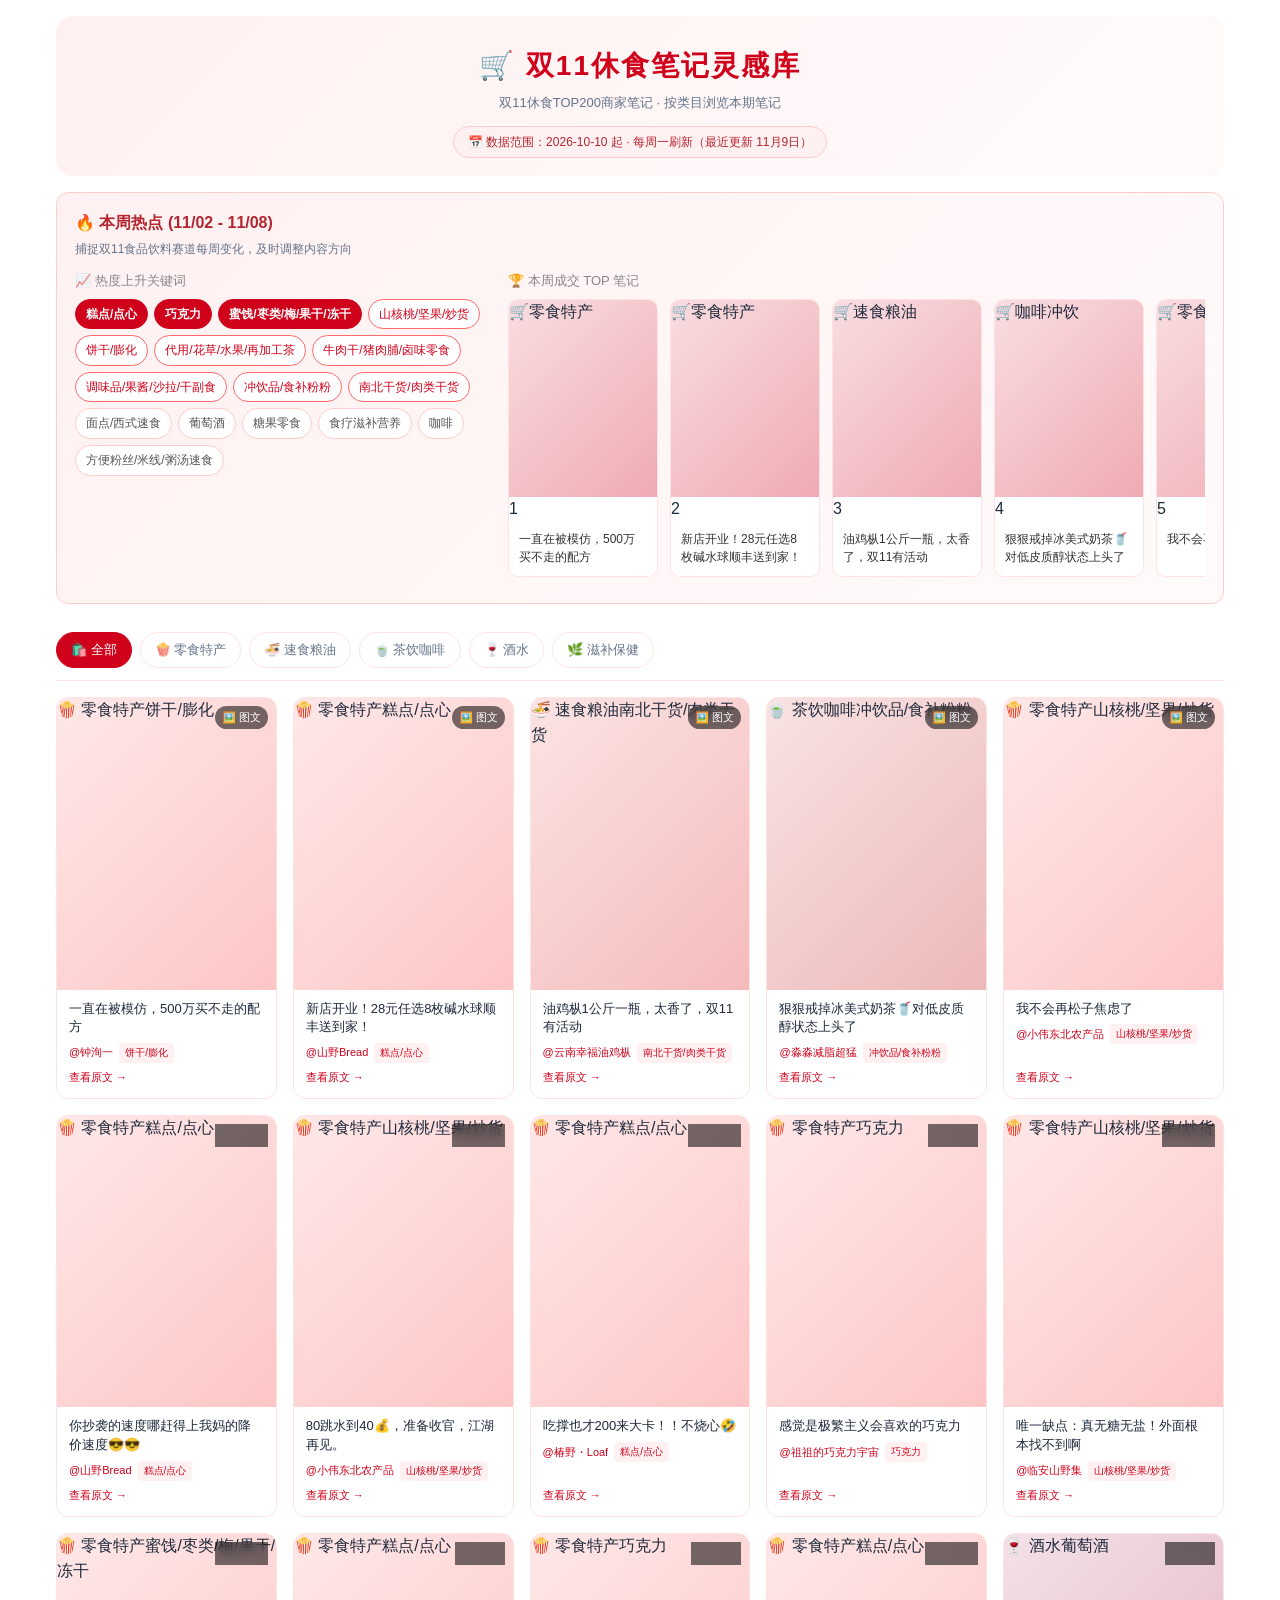
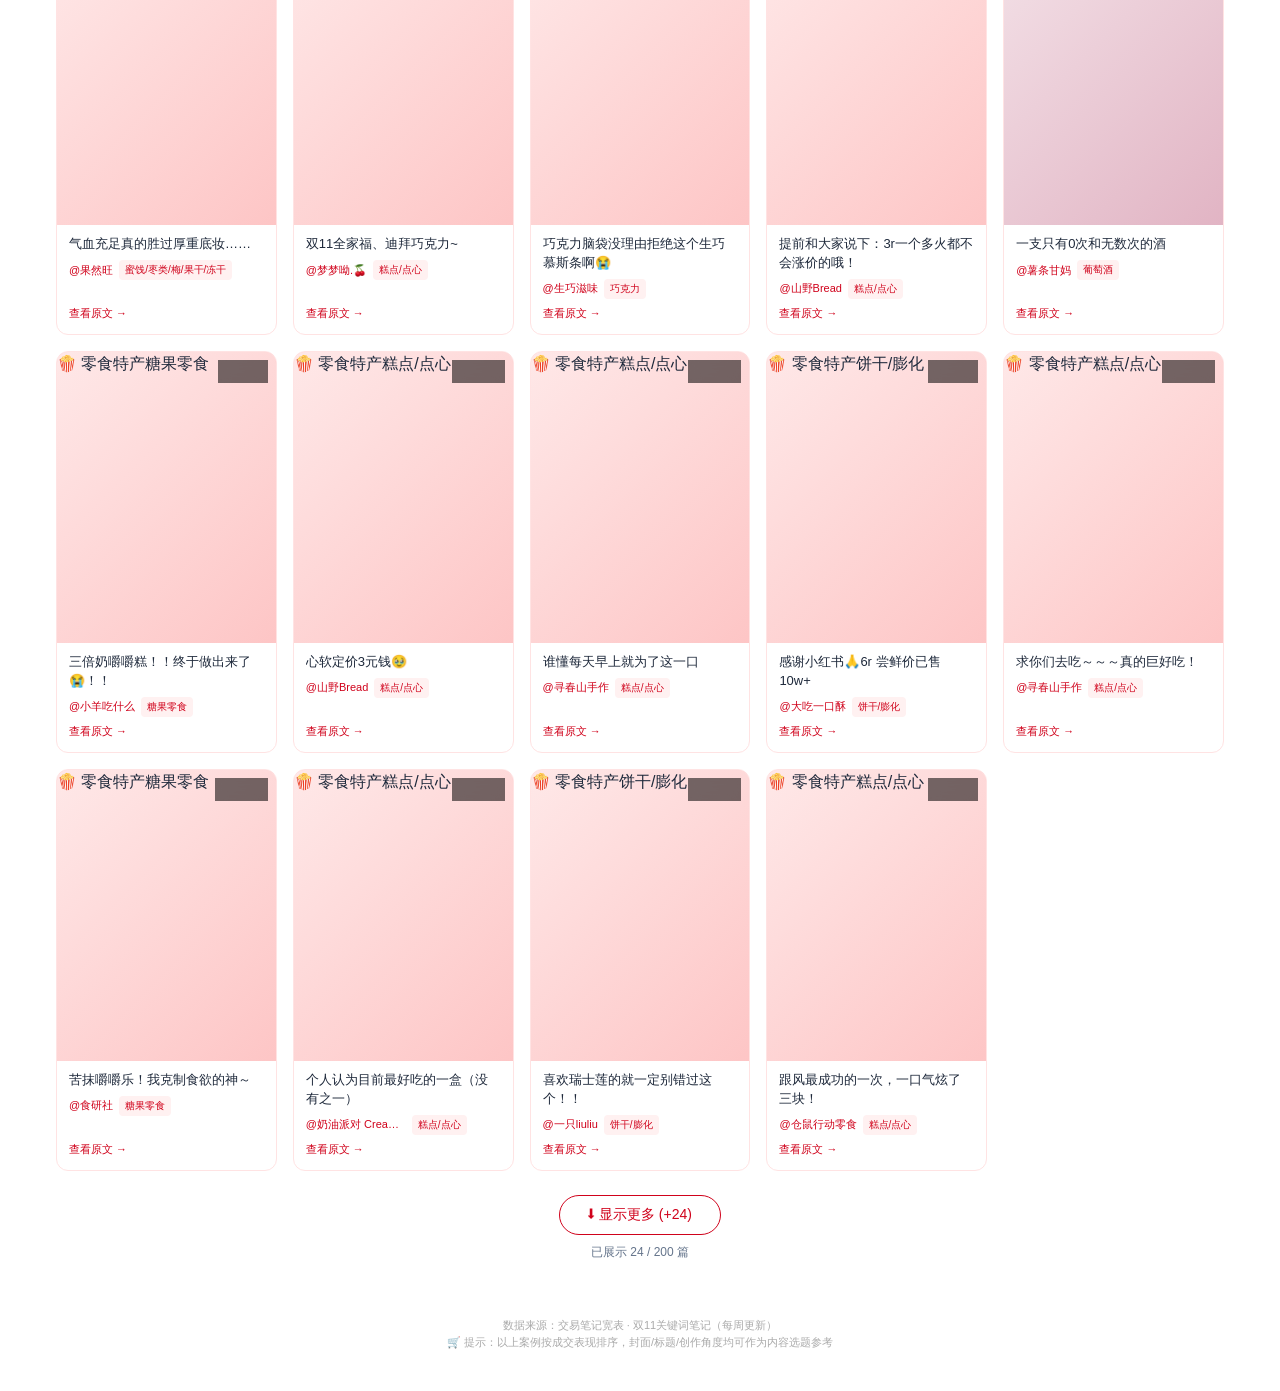
==== commit 09bcb2e0: "weekly update" ====
--- a/external_d11.html
+++ b/external_d11.html
@@ -292,12 +292,12 @@
   <header class="header">
     <h1>🛒 双11休食笔记灵感库</h1>
     <div class="subtitle">双11休食TOP200商家笔记 · 按类目浏览本期笔记</div>
-    <div class="meta-banner">📅 数据范围：2026-10-10 起 · 每周一刷新（最近更新 11月2日）</div>
+    <div class="meta-banner">📅 数据范围：2026-10-10 起 · 每周一刷新（最近更新 11月9日）</div>
   </header>
 
   <!-- 周度热点 -->
   <section class="hot-section">
-    <div class="hot-title">🔥 本周热点 (10/26 - 11/01)</div>
+    <div class="hot-title">🔥 本周热点 (11/02 - 11/08)</div>
     <div class="hot-subtitle">捕捉双11食品饮料赛道每周变化，及时调整内容方向</div>
 
     <div class="hot-row">
@@ -326,9 +326,9 @@
 
 <script>
 const TAB_CONFIG = [{"key":"all","label":"🛍️ 全部","color":"#d0021b"},{"key":"snack","label":"🍿 零食特产","color":"#fa5252"},{"key":"seasoning","label":"🍜 速食粮油","color":"#e03131"},{"key":"tea_coffee","label":"🍵 茶饮咖啡","color":"#c92a2a"},{"key":"wine","label":"🍷 酒水","color":"#a61e4d"},{"key":"health","label":"🌿 滋补保健","color":"#d0021b"}];
-const NOTES_BY_TAB = {"snack":[{"note_id":"6ac86cee000000001800706c","note_type":"1","note_title":"一直在被模仿，500万买不走的配方","author_nickname":"钟洵一","shop_name":"钟洵一的店","second_category_name":"饼干/膨化","first_category_name":"零食/坚果/特产","deal_gmv":53173.0,"rn":2,"first_file_id":"1040g0083263dahcpl65g4a78mcut9le149ioh5o"},{"note_id":"6ac4d779000000001203499b","note_type":"1","note_title":"求你们去吃～～～真的巨好吃！","author_nickname":"寻春山手作","shop_name":"妄春山Bakery的店","second_category_name":"糕点/点心","first_category_name":"零食/坚果/特产","deal_gmv":34594.8,"rn":3,"first_file_id":"notes_pre_post/1040g3k0325vp0rcr4c205qjmu6tku903g04n7r0"},{"note_id":"6ad762c8000000002203c5a4","note_type":"1","note_title":"做出3元一人食后，顾客祝我永远不死……","author_nickname":"碱法麦仓","shop_name":"福极乐坊的店","second_category_name":"糕点/点心","first_category_name":"零食/坚果/特产","deal_gmv":32741.6,"rn":5,"first_file_id":"1040g008326hhpq4346305qeggnisshra0os1jv8"},{"note_id":"6add730c0000000032015757","note_type":"1","note_title":"我爸：3r一个！！我妈：3r一个顺丰！！我：好嘞！！","author_nickname":"碱水大王🍞","shop_name":"福极乐坊的店","second_category_name":"糕点/点心","first_category_name":"零食/坚果/特产","deal_gmv":28027.1,"rn":6,"first_file_id":"1040g008326mqqblq44n05qm4oof4u9001dnjpr8"},{"note_id":"6ad7288400000000260398b1","note_type":"1","note_title":"个人认为目前最夯的生巧慕斯条（没有之一）","author_nickname":"Kukuchili🐶","shop_name":"酷宝里的店","second_category_name":"糕点/点心","first_category_name":"零食/坚果/特产","deal_gmv":27734.5,"rn":7,"first_file_id":"notes_pre_post/1040g3k0326hfo8tm566g5qk7uudku802di1cj70"},{"note_id":"6ac5d03d000000001403b39b","note_type":"2","note_title":"感觉是极繁主义会喜欢的巧克力","author_nickname":"祖祖的巧克力宇宙","shop_name":"祖祖的巧克力宇宙的店","second_category_name":"巧克力","first_category_name":"零食/坚果/特产","deal_gmv":26223.8,"rn":8,"first_file_id":"1040g0083260roi994q004b8f1lss1qk3cam8tj0"},{"note_id":"6acc597100000000140307c1","note_type":"1","note_title":"生啃新疆酸玫瑰😨…真的好酸","author_nickname":"小小的我","shop_name":"小小的我旗舰店","second_category_name":"蜜饯/枣类/梅/果干/冻干","first_category_name":"零食/坚果/特产","deal_gmv":25082.4,"rn":9,"first_file_id":"spectrum/1040g0k032677pj40kc005p1btpel1t27gp2cung"},{"note_id":"6addc3a9000000002c0241ed","note_type":"1","note_title":"现在00后对3块钱没有概念吗😱","author_nickname":"小喵又饿了","shop_name":"山野Bread的店","second_category_name":"糕点/点心","first_category_name":"零食/坚果/特产","deal_gmv":22390.8,"rn":10,"first_file_id":"1040g2sg326o7dr6fl0jg5qmm38djnt01hm1v340"},{"note_id":"6adc7ed3000000002a0301c8","note_type":"1","note_title":"春茶无花果很快下架，6折提前补给大家","author_nickname":"桃喜千层","shop_name":"桃喜品质千层甜品店的店","second_category_name":"糕点/点心","first_category_name":"零食/坚果/特产","deal_gmv":21692.1,"rn":11,"first_file_id":"notes_pre_post/1040g3k8326n0n56jkq005orpj36nrd89up9al50"},{"note_id":"6adb0264000000003300fcbc","note_type":"1","note_title":"怎样才能让你们知道我家碱水才3块啊🥹","author_nickname":"小笨面包BAK","shop_name":"小笨面包BAK的店","second_category_name":"糕点/点心","first_category_name":"零食/坚果/特产","deal_gmv":20324.5,"rn":13,"first_file_id":"1040g008326li7dn4k6005qlbku54oa02oa2jeg8"},{"note_id":"6ad9d96700000000250239b4","note_type":"1","note_title":"唯一缺点：真无糖无盐！外面根本找不到啊","author_nickname":"临安山野集","shop_name":"临安山野集的店","second_category_name":"山核桃/坚果/炒货","first_category_name":"零食/坚果/特产","deal_gmv":18313.6,"rn":15,"first_file_id":"notes_pre_post/1040g3k0326kdtuuc4q0049mbcrhkqu4cucdr95g"},{"note_id":"6ad0c81e0000000018038510","note_type":"1","note_title":"提前和大家说下：3r一个多火都不会涨价！","author_nickname":"碱水大王🍞","shop_name":"福极乐坊的店","second_category_name":"糕点/点心","first_category_name":"零食/坚果/特产","deal_gmv":15000.9,"rn":18,"first_file_id":"1040g008326ba2ijtk4105qm4oof4u900cbpuljg"},{"note_id":"6ad7700e0000000026030117","note_type":"1","note_title":"你抄袭的速度永远赶不上姐的更新速度","author_nickname":"妄春山Bakery","shop_name":"妄春山Bakery的店","second_category_name":"糕点/点心","first_category_name":"零食/坚果/特产","deal_gmv":14729.7,"rn":19,"first_file_id":"notes_pre_post/1040g3k0326i1ijbul61g5pqp3b7n32ldbt6vaao"},{"note_id":"6ac620a90000000018006147","note_type":"1","note_title":"唯一的缺点：只在xhs上卖❗️","author_nickname":"滋滋有味","shop_name":"咱家零食的店","second_category_name":"巧克力","first_category_name":"零食/坚果/特产","deal_gmv":14274.4,"rn":20,"first_file_id":"notes_pre_post/1040g3k832615enl1l6705qcj9ik8dtdo16bofbo"},{"note_id":"6ac9a402000000001a02885c","note_type":"1","note_title":"怎样的标题才能让大家知道我家碱水才3块🥹","author_nickname":"小笨面包BAK","shop_name":"小笨面包BAK的店","second_category_name":"糕点/点心","first_category_name":"零食/坚果/特产","deal_gmv":13850.0,"rn":22,"first_file_id":"1040g2sg3264j9shbk6e05qlbku54oa02mkluq7o"},{"note_id":"6adcc1ba0000000031025d79","note_type":"1","note_title":"8个！8个！8个！28可以带走整整8个低卡碱水球！","author_nickname":"山野Bread","shop_name":"山野Bread的店","second_category_name":"糕点/点心","first_category_name":"零食/坚果/特产","deal_gmv":13424.0,"rn":23,"first_file_id":"1040g2sg326n350q25ga05qm7e7pku2001b4ahig"},{"note_id":"6ad9b493000000002c0344aa","note_type":"1","note_title":"你抄袭的速度永远赶不上老娘的更新速度！！","author_nickname":"奇奇妙妙面包屋MAGI","shop_name":"老街阁m零食的店","second_category_name":"糕点/点心","first_category_name":"零食/坚果/特产","deal_gmv":13265.6,"rn":24,"first_file_id":"1040g2sg326k35hk8kasg5qkh48151i01otjcel8"},{"note_id":"6aded0350000000018005130","note_type":"1","note_title":"现已开售！薄巧礼包这次阵容有点丰富！！","author_nickname":"金帝巧克力","shop_name":"金帝巧克力旗舰店","second_category_name":"巧克力","first_category_name":"零食/坚果/特产","deal_gmv":12764.5,"rn":27,"first_file_id":"notes_pre_post/1040g3k8326p6hoadlgig5qgc1lh08v0008oh8n8"},{"note_id":"6ad8ab39000000002c01cb81","note_type":"1","note_title":"上线11天卖出10000颗，谢谢你们的信任","author_nickname":"陈明媚熟醉奄仔蟹","shop_name":"陈明媚熟醉奄仔蟹的店","second_category_name":"糕点/点心","first_category_name":"零食/坚果/特产","deal_gmv":12580.5,"rn":28,"first_file_id":"spectrum/1040g34o326j931mh58105oq6fig65dol568rqlg"},{"note_id":"6ad8211a000000003300ddc5","note_type":"1","note_title":"歌帝梵双11限时2罐69❗️🤎黑巧脑袋集合","author_nickname":"GODIVA歌帝梵官方旗舰店","shop_name":"GODIVA歌帝梵旗舰店","second_category_name":"巧克力","first_category_name":"零食/坚果/特产","deal_gmv":12080.2,"rn":29,"first_file_id":"notes_pre_post/1040g3k8326hr3ajrkaa05nkokbtg80q3akncs58"},{"note_id":"6ad99fe50000000032015cd6","note_type":"1","note_title":"姐妹们来尝我家咖啡慕斯条！微苦！","author_nickname":"酷宝里","shop_name":"酷宝里的店","second_category_name":"糕点/点心","first_category_name":"零食/坚果/特产","deal_gmv":11678.9,"rn":30,"first_file_id":"1040g008326k1vmli584g5ok8i5kocc5bsaerskg"},{"note_id":"6adffeec000000002701eae2","note_type":"1","note_title":"心软定价3元钱🥹","author_nickname":"山野Bread","shop_name":"山野Bread的店","second_category_name":"糕点/点心","first_category_name":"零食/坚果/特产","deal_gmv":11427.0,"rn":32,"first_file_id":"1040g008326pro61klq105qm7e7pku2008iddbag"},{"note_id":"6ad8676e000000002c022f3c","note_type":"2","note_title":"我妈：快递多少？ 我：8r…  我妈：那就7r一个！！","author_nickname":"一颗碱水圆break","shop_name":"香嘟坊m的店","second_category_name":"巧克力","first_category_name":"零食/坚果/特产","deal_gmv":11192.8,"rn":33,"first_file_id":"1040g008326inu9d3500g5qj1tv440101od7pvr0"},{"note_id":"6acf3433000000001c01ea9b","note_type":"1","note_title":"年度之作 | 米其林星厨监制红茶凤梨蛋黄酥","author_nickname":"陈明媚熟醉奄仔蟹","shop_name":"陈明媚熟醉奄仔蟹的店","second_category_name":"糕点/点心","first_category_name":"零食/坚果/特产","deal_gmv":10737.8,"rn":36,"first_file_id":"spectrum/1040g0k0326bqgt514c005oq6fig65doltd26bmg"},{"note_id":"6adebf60000000001503bd7d","note_type":"1","note_title":"去年106❗️今年双十一69包邮❗️巧克力控集合","author_nickname":"GODIVA歌帝梵官方旗舰店","shop_name":"GODIVA歌帝梵旗舰店","second_category_name":"巧克力","first_category_name":"零食/坚果/特产","deal_gmv":10091.1,"rn":40,"first_file_id":"notes_pre_post/1040g3k8326p70g6kk4tg5nkokbtg80q3h75ftb8"},{"note_id":"6acc965a000000001a031f03","note_type":"2","note_title":"内蒙古同事推荐的牛肉筋，好吃到犯规！😭","author_nickname":"六六买了啥","shop_name":"加料嘎嘎香的店","second_category_name":"牛肉干/猪肉脯/卤味零食","first_category_name":"零食/坚果/特产","deal_gmv":9922.7,"rn":41,"first_file_id":"spectrum/1040g0k03267fiv7k46005ofbdn6k0i7fsjhjs1g"},{"note_id":"6ad3189a000000001501540e","note_type":"1","note_title":"好评率超高的肉桂全家福，平均一个不到10r","author_nickname":"Juicy的面包","shop_name":"JUICY SUPPLY的店","second_category_name":"糕点/点心","first_category_name":"零食/坚果/特产","deal_gmv":8904.5,"rn":47,"first_file_id":"notes_pre_post/1040g3k8326dqv23944005oqorn2m5q8j0er5n0o"},{"note_id":"6ad1f892000000001b01dbc1","note_type":"2","note_title":"谁懂啊！花生酱脑袋看到这个直接走不动路","author_nickname":"懒羊羊爱美食","shop_name":"懒羊羊爱美食的店","second_category_name":"饼干/膨化","first_category_name":"零食/坚果/特产","deal_gmv":8548.2,"rn":49,"first_file_id":"1040g008326bhtq5cl63g5qh7pudggc03p8o9m68"},{"note_id":"6ad89ae90000000031034d4b","note_type":"2","note_title":"一口咬下去全是花生香！这谁顶得住啊","author_nickname":"懒羊羊爱美食","shop_name":"懒羊羊爱美食的店","second_category_name":"饼干/膨化","first_category_name":"零食/坚果/特产","deal_gmv":7887.0,"rn":52,"first_file_id":"1040g008326inavprke405qh7pudggc0348epp7o"},{"note_id":"6ad0730e000000001a02310c","note_type":"1","note_title":"3元一个沉甸甸的！！竟然还顺丰包邮😂","author_nickname":"碱法麦仓","shop_name":"福极乐坊的店","second_category_name":"糕点/点心","first_category_name":"零食/坚果/特产","deal_gmv":7240.1,"rn":58,"first_file_id":"notes_pre_post/1040g3k0326mila59ka005qeggnisshra6048vb8"},{"note_id":"6ad1f8ec000000000200d579","note_type":"2","note_title":"花生酱脑袋真的有福了！！","author_nickname":"懒羊羊爱美食","shop_name":"懒羊羊爱美食的店","second_category_name":"饼干/膨化","first_category_name":"零食/坚果/特产","deal_gmv":7146.4,"rn":60,"first_file_id":"1040g008326bhtq5cl6405qh7pudggc030tqvqu8"},{"note_id":"6ae2af7b000000002f039d1c","note_type":"1","note_title":"你抄袭的速度永远赶不上姐的更新速度😌","author_nickname":"硕果BAKERY","shop_name":"硕果BAKERY的店","second_category_name":"糕点/点心","first_category_name":"零食/坚果/特产","deal_gmv":6687.2,"rn":65,"first_file_id":"1040g2sg326t23ln044e05qdq32pcks6f73thfn8"},{"note_id":"6acd9cde000000000a023098","note_type":"2","note_title":"糯叽叽星人速速集合‼️红豆➕黑麦包","author_nickname":"仓鼠行动轻卡速食","shop_name":"仓鼠行动旗舰店","second_category_name":"糕点/点心","first_category_name":"零食/坚果/特产","deal_gmv":6634.7,"rn":67,"first_file_id":"spectrum/1040g0k03268fke9nk4004bulob7jkchcdtu3ogg"},{"note_id":"6ad9c7730000000031037bfd","note_type":"1","note_title":"心软定价3元钱","author_nickname":"南岸面包 NanShore","shop_name":"南岸面包 NanShore的店","second_category_name":"糕点/点心","first_category_name":"零食/坚果/特产","deal_gmv":6581.0,"rn":68,"first_file_id":"1040g2sg326j379da4ehg5qgalb9gg402mlinld8"},{"note_id":"6aca3fb6000000001802b2f7","note_type":"1","note_title":"唯一的缺点：撑死人但热量很低","author_nickname":"焙春山手作","shop_name":"妄春山Bakery的店","second_category_name":"糕点/点心","first_category_name":"零食/坚果/特产","deal_gmv":6209.2,"rn":72,"first_file_id":"notes_pre_post/1040g3k032652i9p74q1g5pbs8h8o5ncmprf4us0"},{"note_id":"6adda359000000002b02af15","note_type":"1","note_title":"瑞士莲年度限定的口味！","author_nickname":"欧莎贸易食品供应链","shop_name":"欧莎贸易食品供应链的店","second_category_name":"巧克力","first_category_name":"零食/坚果/特产","deal_gmv":6146.7,"rn":74,"first_file_id":"notes_pre_post/1040g3k8326o1nmaj4c9g49e9dikahmli9c8i8bg"},{"note_id":"6acf12840000000015003799","note_type":"2","note_title":"瞒不住了，这个价格真的被问太多次了。。。😂","author_nickname":"可可屿","shop_name":"糖禾手作的店","second_category_name":"巧克力","first_category_name":"零食/坚果/特产","deal_gmv":5757.7,"rn":80,"first_file_id":"1040g2sg3269n0mnc4qg05qleabbku4025nag85g"},{"note_id":"6ad8b7fc000000002d007160","note_type":"1","note_title":"双十一黑巧囤货攻略！款款都巨好吃","author_nickname":"每日黑巧便利店","shop_name":"每日黑巧 CHOCDAY旗舰店","second_category_name":"巧克力","first_category_name":"零食/坚果/特产","deal_gmv":5646.9,"rn":83,"first_file_id":"spectrum/1040g0k0326jafg9fkc304au4en0brj6g2ki90tg"},{"note_id":"6addea88000000002c03868a","note_type":"1","note_title":"和老爸商量后：慕斯条做四根装☺","author_nickname":"宝宝的酷里💕","shop_name":"酷宝里的店","second_category_name":"糕点/点心","first_category_name":"零食/坚果/特产","deal_gmv":5462.6,"rn":86,"first_file_id":"notes_pre_post/1040g3k0326n6uv0v583g5qfdusn08s02hch7nho"},{"note_id":"6ae1c324000000003601202d","note_type":"2","note_title":"我说怎么这阵子台湾订单变多了","author_nickname":"知酥哒哩","shop_name":"金娜阁m美食的店","second_category_name":"饼干/膨化","first_category_name":"零食/坚果/特产","deal_gmv":5357.5,"rn":89,"first_file_id":"1040g2sg326s4irl6lgl05qdg37gcmvqo4cb5218"},{"note_id":"6adf52c7000000001201afa2","note_type":"1","note_title":"唯一的缺点：不仅撑死人热量还很低","author_nickname":"禾野Atelier","shop_name":"禾野Atelier的店","second_category_name":"糕点/点心","first_category_name":"零食/坚果/特产","deal_gmv":5324.0,"rn":91,"first_file_id":"1040g008326pp1i67kq005qliedn4u90373lvcrg"},{"note_id":"6ad084cf000000001303c33b","note_type":"2","note_title":"跟风最成功的一次，一口气炫了三块！","author_nickname":"仓鼠行动零食","shop_name":"仓鼠行动旗舰店","second_category_name":"糕点/点心","first_category_name":"零食/坚果/特产","deal_gmv":5288.6,"rn":92,"first_file_id":"spectrum/1040g0k0326baefhuk4005orh03t7r664n9soak0"},{"note_id":"6ac74c2d000000001203b0cc","note_type":"1","note_title":"新店开业🎉顺丰包邮28元任选8个！！","author_nickname":"山菓BAK","shop_name":"山菓BAK的店","second_category_name":"糕点/点心","first_category_name":"零食/坚果/特产","deal_gmv":5203.1,"rn":93,"first_file_id":"1040g00832626spk3l80g5pdngbjift77agi5lm8"},{"note_id":"6ae062cd0000000015004035","note_type":"1","note_title":"去年106！今年双11二罐69！🩵黑巧脑袋请进！","author_nickname":"GODIVA歌帝梵官方旗舰店","shop_name":"GODIVA歌帝梵旗舰店","second_category_name":"巧克力","first_category_name":"零食/坚果/特产","deal_gmv":5018.1,"rn":95,"first_file_id":"notes_pre_post/1040g3k8326pi7gd64c5g5nkokbtg80q3mj6d1b0"},{"note_id":"6acb594e000000001a0201ca","note_type":"1","note_title":"3块一个沉甸甸，竟然还顺丰包邮😭","author_nickname":"山菓BAK","shop_name":"山菓BAK的店","second_category_name":"糕点/点心","first_category_name":"零食/坚果/特产","deal_gmv":4767.8,"rn":98,"first_file_id":"1040g2sg3265rj73a44105pdngbjift77udltorg"},{"note_id":"6ad6cf8f000000001e026cb9","note_type":"2","note_title":"甘梅味红薯片？能好吃吗…？吃之后：一点不烧心","author_nickname":"低卡优选社.","shop_name":"低卡优选社.的店","second_category_name":"蜜饯/枣类/梅/果干/冻干","first_category_name":"零食/坚果/特产","deal_gmv":4701.7,"rn":101,"first_file_id":"1040g2sg326gg2avu4a805qeibjcsjevan44ens0"},{"note_id":"6ae35b8d00000000340282ba","note_type":"1","note_title":"气血充足真的胜过厚重底妆……","author_nickname":"果然旺","shop_name":"田万果的店","second_category_name":"蜜饯/枣类/梅/果干/冻干","first_category_name":"零食/坚果/特产","deal_gmv":4692.7,"rn":104,"first_file_id":"1040g008326tft5c9l8205p2n3hs4mgs662qe2o0"},{"note_id":"6ad4d84f000000002203e962","note_type":"1","note_title":"提前和大家说下…9.9R两袋多火都不会涨价🤫","author_nickname":"焙暖","shop_name":"茉颂手作的店","second_category_name":"牛肉干/猪肉脯/卤味零食","first_category_name":"零食/坚果/特产","deal_gmv":4690.8,"rn":105,"first_file_id":"notes_pre_post/1040g3k0326fhcaosl8005prr7eqm5bcvkukgba0"},{"note_id":"6ac5ebe6000000001a020088","note_type":"1","note_title":"唯一的缺点：撑死人但热量很低","author_nickname":"寻春山手作","shop_name":"妄春山Bakery的店","second_category_name":"糕点/点心","first_category_name":"零食/坚果/特产","deal_gmv":4640.3,"rn":108,"first_file_id":"notes_pre_post/1040g3k83260v99jsl8l05qjmu6tku90352i0hrg"},{"note_id":"6adb70fe000000003303297a","note_type":"1","note_title":"跟大家说个事，不放糖榴莲千层今天补贴6折","author_nickname":"桃喜千层","shop_name":"桃喜品质千层甜品店的店","second_category_name":"糕点/点心","first_category_name":"零食/坚果/特产","deal_gmv":4547.2,"rn":113,"first_file_id":"1040g2sg326lvm67c4qfg5orpj36nrd89u7quing"},{"note_id":"6adee438000000000803ce85","note_type":"1","note_title":"200克9口味混合装太受欢迎啦👏","author_nickname":"欧莎贸易食品供应链","shop_name":"欧莎贸易食品供应链的店","second_category_name":"巧克力","first_category_name":"零食/坚果/特产","deal_gmv":4520.2,"rn":115,"first_file_id":"notes_pre_post/1040g3k8326p81o4r4c7g49e9dikahmlifaamvro"},{"note_id":"6adf196c00000000180159ed","note_type":"1","note_title":"双11好消息！去年106！今年69二罐包邮到家！","author_nickname":"GODIVA歌帝梵官方旗舰店","shop_name":"GODIVA歌帝梵旗舰店","second_category_name":"巧克力","first_category_name":"零食/坚果/特产","deal_gmv":4514.5,"rn":116,"first_file_id":"notes_pre_post/1040g3k8326phs2t346805nkokbtg80q3nf9pa60"},{"note_id":"6acd9a41000000001500c077","note_type":"1","note_title":"3r一颗沉甸甸🥐居然还顺丰包邮！","author_nickname":"碱水社 Bake","shop_name":"老街阁m零食的店","second_category_name":"糕点/点心","first_category_name":"零食/坚果/特产","deal_gmv":4514.0,"rn":117,"first_file_id":"1040g2sg3267d9hs04c7g5qm7huf4s402l584ntg"},{"note_id":"6adea8e600000000150049aa","note_type":"1","note_title":"同行抄袭的速度永远追不上姐的上新速度","author_nickname":"山野Bread","shop_name":"山野Bread的店","second_category_name":"糕点/点心","first_category_name":"零食/坚果/特产","deal_gmv":4471.5,"rn":120,"first_file_id":"1040g008326o63d6u5g405qm7e7pku20008c3e10"},{"note_id":"6add82e3000000002c020be7","note_type":"1","note_title":"幸福就是薅到了6折的榴莲千层","author_nickname":"桃喜千层","shop_name":"桃喜品质千层甜品店的店","second_category_name":"糕点/点心","first_category_name":"零食/坚果/特产","deal_gmv":4364.9,"rn":124,"first_file_id":"1040g2sg326o0akn3kq905orpj36nrd895rq5ffo"},{"note_id":"6ae169f1000000002800abbc","note_type":"1","note_title":"😭去年106r，今年歌帝梵双11直接69r二罐","author_nickname":"GODIVA歌帝梵官方旗舰店","shop_name":"GODIVA歌帝梵旗舰店","second_category_name":"巧克力","first_category_name":"零食/坚果/特产","deal_gmv":4293.8,"rn":128,"first_file_id":"notes_pre_post/1040g3k0326rqb98h4a0g5nkokbtg80q3d58tmro"},{"note_id":"6adcb7d5000000002403a239","note_type":"1","note_title":"一代人有一代人的鸡蛋🥚要领！！","author_nickname":"一只liuliu","shop_name":"一只liuliu的店","second_category_name":"巧克力","first_category_name":"零食/坚果/特产","deal_gmv":4285.1,"rn":129,"first_file_id":"notes_pre_post/1040g3k8326n7lm7m4q7040ppgjva1tkvs19cfpo"},{"note_id":"6adf1baa0000000018007a9e","note_type":"1","note_title":"年度之作｜去年卖了4️⃣吨的0蔗糖太妃糖回归！","author_nickname":"嚼吧点什么好呢","shop_name":"嚼吧点什么好呢的店","second_category_name":"糖果零食","first_category_name":"零食/坚果/特产","deal_gmv":4241.3,"rn":131,"first_file_id":"1040g008326pi2ft05g005p9m9fg115f3birhm7g"},{"note_id":"6ad8ae1a000000002a012c29","note_type":"1","note_title":"不是…3块多还想吃到多少馅啊😭","author_nickname":"禾野Atelier","shop_name":"禾野Atelier的店","second_category_name":"糕点/点心","first_category_name":"零食/坚果/特产","deal_gmv":4108.8,"rn":135,"first_file_id":"1040g008326j4077l4e405qliedn4u903plb0ggo"},{"note_id":"6ad9a944000000002c023658","note_type":"1","note_title":"跟大家说个事，不放糖的榴莲千层今天6折","author_nickname":"桃喜千层","shop_name":"桃喜品质千层甜品店的店","second_category_name":"糕点/点心","first_category_name":"零食/坚果/特产","deal_gmv":4086.2,"rn":136,"first_file_id":"notes_pre_post/1040g3k8326k83crqke005orpj36nrd89mpgik8g"},{"note_id":"6ad58303000000002203edfa","note_type":"1","note_title":"还有7天就不是28的价格了","author_nickname":"小笨面包BAK","shop_name":"小笨面包BAK的店","second_category_name":"糕点/点心","first_category_name":"零食/坚果/特产","deal_gmv":4021.8,"rn":137,"first_file_id":"1040g008326f6504ika105qlbku54oa02in9gf88"},{"note_id":"6ae58af3000000000e02dc62","note_type":"1","note_title":"春茶无花果随时下架，6折提前补给大家","author_nickname":"桃喜千层","shop_name":"桃喜品质千层甜品店的店","second_category_name":"糕点/点心","first_category_name":"零食/坚果/特产","deal_gmv":4004.1,"rn":139,"first_file_id":"1040g008326vra9h876405orpj36nrd89cldrr00"},{"note_id":"6ae1a6c8000000002a031c17","note_type":"1","note_title":"都能薅到一包，除了少数倒霉蛋🥚","author_nickname":"简菓 BAK","shop_name":"多哆萌食优选的店","second_category_name":"糕点/点心","first_category_name":"零食/坚果/特产","deal_gmv":3990.8,"rn":141,"first_file_id":"1040g008326s1ktu95g005qhh0o440200vmglqg0"},{"note_id":"6ae19a24000000003403723f","note_type":"1","note_title":"气血跟不上真的太显老🩸","author_nickname":"果然旺","shop_name":"田万果的店","second_category_name":"蜜饯/枣类/梅/果干/冻干","first_category_name":"零食/坚果/特产","deal_gmv":3897.2,"rn":145,"first_file_id":"1040g008326r4cvji4a205p2n3hs4mgs6ptdf96g"},{"note_id":"6adde68d0000000033033ad8","note_type":"2","note_title":"谁懂🔥1r+的爆浆流心糯叽叽！！简直太夯了😭","author_nickname":"童年回忆小卖部","shop_name":"童年回忆小卖部的店","second_category_name":"月饼","first_category_name":"零食/坚果/特产","deal_gmv":3822.0,"rn":151,"first_file_id":"1040g2sg326o73r14lg805qdu93qskoul3863e28"},{"note_id":"6ad347a0000000001a0334e4","note_type":"2","note_title":"一把南瓜籽的小惊喜！！原来好处藏在细节里！","author_nickname":"轻卡小食馆","shop_name":"轻卡小食馆的店","second_category_name":"山核桃/坚果/炒货","first_category_name":"零食/坚果/特产","deal_gmv":3802.4,"rn":152,"first_file_id":"1040g008326dt5u4c5g005qh7snli1a01vq03lvo"},{"note_id":"6ae700e90000000023012813","note_type":"1","note_title":"个人认为目前最好吃的一盒（没有之一）","author_nickname":"奶油派对 Cream Party","shop_name":"奶油派对 Cream Party的店","second_category_name":"糕点/点心","first_category_name":"零食/坚果/特产","deal_gmv":3737.0,"rn":159,"first_file_id":"1040g2sg3271937min8005n1shlqhiphf92600ro"},{"note_id":"6acf904f000000001a023f45","note_type":"2","note_title":"卖了三年深受大家喜爱的核桃糕-","author_nickname":"妈妈很忙手工美食","shop_name":"妈妈很忙手工美食的店","second_category_name":"糕点/点心","first_category_name":"零食/坚果/特产","deal_gmv":3722.1,"rn":161,"first_file_id":"1040g2sg32693v9q4k5305o0l7fog8d2mvkn6pbo"},{"note_id":"6ae1c9ab000000003402b285","note_type":"1","note_title":"一晚上四集剧，是它陪我刷完的","author_nickname":"新疆深夜食堂","shop_name":"新疆深夜食堂的店","second_category_name":"豆干制品/蔬菜干","first_category_name":"零食/坚果/特产","deal_gmv":3684.6,"rn":163,"first_file_id":"notes_pre_post/1040g3k0326s5vpnhl0005pfns42hhjk2pr79l8g"},{"note_id":"6ada9827000000002c0231d9","note_type":"1","note_title":"均价3r💰放心姐妹们，再火我们也不会涨价的","author_nickname":"禾野Atelier","shop_name":"禾野Atelier的店","second_category_name":"糕点/点心","first_category_name":"零食/坚果/特产","deal_gmv":3642.0,"rn":168,"first_file_id":"1040g008326kmuepk5g0g5qliedn4u903javv86g"},{"note_id":"6acc47af000000001802a152","note_type":"1","note_title":"阿尔卑斯这三款国内有平替吗🤔","author_nickname":"鱼🐟的口袋","shop_name":"竹光溪的店","second_category_name":"糖果零食","first_category_name":"零食/坚果/特产","deal_gmv":3530.1,"rn":169,"first_file_id":"1040g2sg3266899jdkekg5n85na3k0m7gvoc7q70"},{"note_id":"6ad23d2f000000001b02e610","note_type":"1","note_title":"爆单感谢｜红茶凤梨蛋黄酥，双11优惠别错过","author_nickname":"陈明媚熟醉奄仔蟹","shop_name":"陈明媚熟醉奄仔蟹的店","second_category_name":"糕点/点心","first_category_name":"零食/坚果/特产","deal_gmv":3509.8,"rn":170,"first_file_id":"spectrum/1040g0k0326d046t6l8005oq6fig65dol88aegr8"},{"note_id":"6acf1f1d000000001803943a","note_type":"2","note_title":"辣牛肉，健身期也能炫的快乐","author_nickname":"塞外牧场风干碳烤牛肉干","shop_name":"塞外牧场风干碳烤牛肉干的店","second_category_name":"牛肉干/猪肉脯/卤味零食","first_category_name":"零食/坚果/特产","deal_gmv":3482.1,"rn":172,"first_file_id":"1040g0083269ul6upkc0049m4enct3pp9gdr4s40"},{"note_id":"6ae1b01a0000000034024994","note_type":"2","note_title":"当主播下播后忘记关摄像头📸后…","author_nickname":"疆果小铺","shop_name":"梦梦零食屋的店","second_category_name":"山核桃/坚果/炒货","first_category_name":"零食/坚果/特产","deal_gmv":3430.5,"rn":174,"first_file_id":"1040g2sg326rmkhullg905qjg5rcks7063qk3deg"},{"note_id":"6ac20186000000000a023b52","note_type":"1","note_title":"感谢小红书📕荣华楼牛耳朵破破一万单啦🎉","author_nickname":"广州百年老字号特产","shop_name":"广州百年老字号特产的店","second_category_name":"糕点/点心","first_category_name":"零食/坚果/特产","deal_gmv":3304.2,"rn":178,"first_file_id":"notes_pre_post/1040g3k0325t4ep8hkq005pnd1r87023d13m940g"},{"note_id":"6ad977110000000025023f89","note_type":"1","note_title":"感觉入局了。。我奶花了40提回来的。。。","author_nickname":"小伟东北农产品","shop_name":"小伟山货特产的店","second_category_name":"山核桃/坚果/炒货","first_category_name":"零食/坚果/特产","deal_gmv":3288.7,"rn":179,"first_file_id":"notes_pre_post/1040g3k0326j4pfhilg3g5pl39jt7c620prb4ltg"},{"note_id":"6ae45f6100000000100111d2","note_type":"1","note_title":"听劝！独居姐妹要的小份装的上线了","author_nickname":"小伟家东北松子","shop_name":"小伟山货特产的店","second_category_name":"山核桃/坚果/炒货","first_category_name":"零食/坚果/特产","deal_gmv":3269.3,"rn":180,"first_file_id":"notes_pre_post/1040g3k8326umq0p4n6505pb4100h74n57oesdk0"},{"note_id":"6acdd751000000001c01e54f","note_type":"1","note_title":"再嘴馋的人吃完这根都满足了~🍈清新不甜腻","author_nickname":"fiboo","shop_name":"fiboo旗舰店","second_category_name":"饼干/膨化","first_category_name":"零食/坚果/特产","deal_gmv":3265.7,"rn":182,"first_file_id":"notes_pre_post/1040g3k03268hdq3e5g6g5noj9jgg8tu9hm5bhco"},{"note_id":"6adca6c7000000002403ac21","note_type":"1","note_title":"奶香黄油柿饼！太好吃咯","author_nickname":"和和堂菓子铺","shop_name":"和和堂旗舰店","second_category_name":"蜜饯/枣类/梅/果干/冻干","first_category_name":"零食/坚果/特产","deal_gmv":3228.6,"rn":185,"first_file_id":"notes_pre_post/1040g3k8326mtd64h4a905o9lq7m7vi6ejom6oo0"},{"note_id":"6ad9ecc80000000032014437","note_type":"2","note_title":"今年将是盐水类的天下！鸭胗超好吃！","author_nickname":"小叶子的减脂日记","shop_name":"小叶子的减脂日记的店","second_category_name":"牛肉干/猪肉脯/卤味零食","first_category_name":"零食/坚果/特产","deal_gmv":3177.8,"rn":190,"first_file_id":"1040g2sg326kgafr04ce05qdnc5od3deta401v70"},{"note_id":"6ae5b80900000000060216f5","note_type":"1","note_title":"我爸：新店开业，你就3r一个卖，肯定能卖出去！","author_nickname":"山野Bread","shop_name":"山野Bread的店","second_category_name":"糕点/点心","first_category_name":"零食/坚果/特产","deal_gmv":3126.5,"rn":193,"first_file_id":"1040g00832700ummf70005qm7e7pku2006kdae50"},{"note_id":"6abf2a2b0000000015014fcb","note_type":"2","note_title":"以为多贵呢……结果才6r一箱而已！","author_nickname":"逗逗雪花酥","shop_name":"喜XL乐杂货铺的店","second_category_name":"饼干/膨化","first_category_name":"零食/坚果/特产","deal_gmv":3068.6,"rn":194,"first_file_id":"1040g008325pl4jv1ka0g5qj1tnr3v3008h42mpg"},{"note_id":"6adef555000000001402ae15","note_type":"2","note_title":"我妈尝了一口…让我在校门口出摊❗️❗️","author_nickname":"仓鼠行动零食","shop_name":"仓鼠行动旗舰店","second_category_name":"山核桃/坚果/炒货","first_category_name":"零食/坚果/特产","deal_gmv":3022.8,"rn":198,"first_file_id":"spectrum/1040g0k0326pdm3gs4c005orh03t7r664ed1gfg8"},{"note_id":"6adeb423000000000d03b453","note_type":"1","note_title":"⚠️ 薄巧礼包来袭，今天中午12点准时开售！！","author_nickname":"金帝巧克力","shop_name":"金帝巧克力旗舰店","second_category_name":"巧克力","first_category_name":"零食/坚果/特产","deal_gmv":3015.1,"rn":199,"first_file_id":"notes_pre_post/1040g3k0326oj4pga56405qgc1lh08v00nquifh0"},{"note_id":"6ad8344a000000002d007130","note_type":"1","note_title":"讲真！女孩子一定要多吃这个！","author_nickname":"果然旺","shop_name":"田万果的店","second_category_name":"蜜饯/枣类/梅/果干/冻干","first_category_name":"零食/坚果/特产","deal_gmv":2883.0,"rn":207,"first_file_id":"1040g2sg326ioa3n6l8g05p2n3hs4mgs6r61469o"},{"note_id":"6ac9afc1000000001500ca64","note_type":"1","note_title":"你抄袭的速度永远追不上姐的上新速度","author_nickname":"山菓BAK","shop_name":"山菓BAK的店","second_category_name":"糕点/点心","first_category_name":"零食/坚果/特产","deal_gmv":2790.2,"rn":211,"first_file_id":"1040g2sg3264mk8svl9705pdngbjift77o2grbsg"},{"note_id":"6adf35b9000000001802ddca","note_type":"1","note_title":"准备试吃时，最怕听见“再来一根”","author_nickname":"宝宝的酷里💕","shop_name":"酷宝里的店","second_category_name":"糕点/点心","first_category_name":"零食/坚果/特产","deal_gmv":2786.4,"rn":212,"first_file_id":"notes_pre_post/1040g3k8326pldgvckc9g5qfdusn08s027sst088"},{"note_id":"6ad8549e000000002c0154f1","note_type":"2","note_title":"卖到11号下架，想要也买不到了","author_nickname":"新疆尼勒克黑蜂蜂蜜","shop_name":"新疆尼勒克黑蜂蜂蜜的店","second_category_name":"山核桃/坚果/炒货","first_category_name":"零食/坚果/特产","deal_gmv":2785.9,"rn":213,"first_file_id":"spectrum/1040g0k0326iugcft4a005nikfbu087h726eugf8"},{"note_id":"6acee5b9000000001203946e","note_type":"2","note_title":"一次尝遍所有口味芡实糕，一周七天都包圆","author_nickname":"杨先生","shop_name":"杨先生旗舰店","second_category_name":"糕点/点心","first_category_name":"零食/坚果/特产","deal_gmv":2764.5,"rn":215,"first_file_id":"spectrum/1040g34o3269nooflk41049hbp0aqi42fvv2c39o"},{"note_id":"6ae49da20000000027032e4b","note_type":"1","note_title":"当你以为幼年形态已经很完美了……","author_nickname":"金帝巧克力","shop_name":"金帝巧克力旗舰店","second_category_name":"巧克力","first_category_name":"零食/坚果/特产","deal_gmv":2737.2,"rn":219,"first_file_id":"notes_pre_post/1040g3k8326um69ig70eg5qgc1lh08v00t79mjo0"},{"note_id":"6adb3fbe0000000033013f89","note_type":"2","note_title":"双十一福利😍无花果干，不拍一定后悔🙏","author_nickname":"新疆尼勒克蜂蜜小杨","shop_name":"新疆尼勒克蜂蜜小杨的店","second_category_name":"蜜饯/枣类/梅/果干/冻干","first_category_name":"零食/坚果/特产","deal_gmv":2384.1,"rn":229,"first_file_id":"1040g008326lpl4dg5g005phe817hos24330u60g"},{"note_id":"6ac9d36100000000120360ae","note_type":"2","note_title":"终于等到了！心心念念的血糯米核桃糕！-","author_nickname":"妈妈很忙手工美食","shop_name":"妈妈很忙手工美食的店","second_category_name":"糕点/点心","first_category_name":"零食/坚果/特产","deal_gmv":2335.3,"rn":230,"first_file_id":"1040g2sg3264p2rj64c6g5o0l7fog8d2mekf68ng"}],"seasoning":[{"note_id":"6acce93a00000000140015f9","note_type":"2","note_title":"做纳豆不将就，感谢16w朋友喜欢我们纳豆","author_nickname":"以味坊健康日记","shop_name":"以味坊健康日记的店","second_category_name":"其他食品","first_category_name":"粮油调味/速食/干货/烘焙","deal_gmv":17323.2,"rn":16,"first_file_id":"1040g0083267p12vh56005nhu55b09feet568kj8"},{"note_id":"6ae1900e000000002a01c19b","note_type":"1","note_title":"一兰拉面｜不用凑单这点挺省心🎁","author_nickname":"一蘭","shop_name":"一蘭旗舰店","second_category_name":"方便面/拉面/挂面/轻食面速食","first_category_name":"粮油调味/速食/干货/烘焙","deal_gmv":16044.0,"rn":17,"first_file_id":"spectrum/1040g34o326rv2ga058105po783tmr2ea37k58kg"},{"note_id":"6ad97d34000000002c025ef3","note_type":"1","note_title":"每年就等这一阵，秋收新米打的年糕才好吃","author_nickname":"南食召食品","shop_name":"南食召食品旗舰店","second_category_name":"面点/西式速食","first_category_name":"粮油调味/速食/干货/烘焙","deal_gmv":10985.3,"rn":34,"first_file_id":"spectrum/1040g0k0326k2m6lrka005ohhijv41npsej8ndq8"},{"note_id":"6adecb3900000000150096c2","note_type":"1","note_title":"好味道，总是需要一点时间的等待","author_nickname":"陈明媚熟醉奄仔蟹","shop_name":"陈明媚熟醉奄仔蟹的店","second_category_name":"其他食品","first_category_name":"粮油调味/速食/干货/烘焙","deal_gmv":9118.6,"rn":44,"first_file_id":"spectrum/1040g0k0326p8f4c24a005oq6fig65dol3ovm47g"},{"note_id":"6ad83d34000000002403a1bb","note_type":"1","note_title":"年度之作｜唯一缺点，鮸鱼小馄饨上架仅剩21天","author_nickname":"三兔船长·小弄堂","shop_name":"三兔船长·小弄堂的店","second_category_name":"面点/西式速食","first_category_name":"粮油调味/速食/干货/烘焙","deal_gmv":8308.5,"rn":50,"first_file_id":"1040g2sg326ka6umhl6e0450kisup4gp9kdtlg40"},{"note_id":"6ad1ec32000000001a026c03","note_type":"1","note_title":"坐等一年的汤圆要回归了！预感很快就会下架","author_nickname":"南食召食品","shop_name":"南食召食品旗舰店","second_category_name":"面点/西式速食","first_category_name":"粮油调味/速食/干货/烘焙","deal_gmv":7815.3,"rn":54,"first_file_id":"spectrum/1040g0k0326cm7abr58705ohhijv41npsn7pdbjo"},{"note_id":"6abfaa9e000000000200cfa8","note_type":"1","note_title":"谢谢小红书，谢谢2.5w+朋友喜欢这罐香椿腐乳","author_nickname":"撷食记","shop_name":"撷食记的店","second_category_name":"调味品/果酱/沙拉/干副食","first_category_name":"粮油调味/速食/干货/烘焙","deal_gmv":7603.7,"rn":55,"first_file_id":"notes_pre_post/1040g3k8325qrmv03ke805odi2cv8c5gkcv8bmdo"},{"note_id":"6ad485610000000027037298","note_type":"1","note_title":"还有谁没试过我们4倍板栗的栗子年糕","author_nickname":"南塾集","shop_name":"南塾集的店","second_category_name":"面点/西式速食","first_category_name":"粮油调味/速食/干货/烘焙","deal_gmv":6344.7,"rn":70,"first_file_id":"notes_pre_post/1040g3k0326f5bs09ke205o5f48fg91d06qa7b0o"},{"note_id":"6ac9eef30000000015005191","note_type":"2","note_title":"讲真的…女宝们一定要多吃这些","author_nickname":"小圆圆圆","shop_name":"天桂旗舰店","second_category_name":"南北干货/肉类干货","first_category_name":"粮油调味/速食/干货/烘焙","deal_gmv":5929.9,"rn":75,"first_file_id":"spectrum/1040g0k03264sivf2k4005qif1v3jv000f4gh4fg"},{"note_id":"6acf54240000000012036532","note_type":"1","note_title":"年度之作|10月20日，米香年糕即将回归！","author_nickname":"南食召食品","shop_name":"南食召食品旗舰店","second_category_name":"面点/西式速食","first_category_name":"粮油调味/速食/干货/烘焙","deal_gmv":5658.9,"rn":82,"first_file_id":"notes_pre_post/1040g3k8326a47m0e4aag5ohhijv41npsgikgi68"},{"note_id":"6ad98766000000002c0215df","note_type":"1","note_title":"唯一缺点是双十一限定 | 买松饼粉送早餐机","author_nickname":"Mamiya的熊熊","shop_name":"Mamiya旗舰店","second_category_name":"烘焙原料/辅料/食品添加剂","first_category_name":"粮油调味/速食/干货/烘焙","deal_gmv":5352.6,"rn":90,"first_file_id":"notes_pre_post/1040g3k8326k3hbo75g2g5nujj3t0915ses5njpg"},{"note_id":"6ad228f600000000150063d6","note_type":"1","note_title":"太下饭了…浓郁椿香的一罐香椿腐乳","author_nickname":"撷食记","shop_name":"撷食记的店","second_category_name":"调味品/果酱/沙拉/干副食","first_category_name":"粮油调味/速食/干货/烘焙","deal_gmv":4763.9,"rn":99,"first_file_id":"notes_pre_post/1040g3k0326cqk4aql04g5odi2cv8c5gkh19vvm8"},{"note_id":"6ad9a2b500000000320202ff","note_type":"1","note_title":"想了一整年的苏麻汤圆，真羡慕没吃过的嘴巴","author_nickname":"南食召食品","shop_name":"南食召食品旗舰店","second_category_name":"面点/西式速食","first_category_name":"粮油调味/速食/干货/烘焙","deal_gmv":4697.5,"rn":102,"first_file_id":"spectrum/1040g34o326k797ak44105ohhijv41nps21nremo"},{"note_id":"6ae45bba0000000015007c2f","note_type":"1","note_title":"调整后的风干鸡来了！降咸不淡，越嚼越香","author_nickname":"南食召食品","shop_name":"南食召食品旗舰店","second_category_name":"南北干货/肉类干货","first_category_name":"粮油调味/速食/干货/烘焙","deal_gmv":4667.3,"rn":106,"first_file_id":"notes_pre_post/1040g3k8326umarkp6ge05ohhijv41nps97eofo0"},{"note_id":"6ad973220000000031037767","note_type":"1","note_title":"米其林星厨监制｜这根腊肠，能吃出干贝鲜甜","author_nickname":"陈明媚熟醉奄仔蟹","shop_name":"陈明媚熟醉奄仔蟹的店","second_category_name":"其他食品","first_category_name":"粮油调味/速食/干货/烘焙","deal_gmv":4643.6,"rn":107,"first_file_id":"spectrum/1040g34o326k0pqm2l8005oq6fig65dol2v4pe50"},{"note_id":"6adf0d45000000001b01c7a1","note_type":"1","note_title":"炸的香香的油鸡枞，怎么能忍住不拌碗面条！","author_nickname":"撷食记","shop_name":"撷食记的店","second_category_name":"调味品/果酱/沙拉/干副食","first_category_name":"粮油调味/速食/干货/烘焙","deal_gmv":4385.0,"rn":123,"first_file_id":"notes_pre_post/1040g3k8326pdtm0256d05odi2cv8c5gkacbmnb0"},{"note_id":"6acec6b6000000001400171c","note_type":"1","note_title":"发现一个宝藏大米产地！还没网红化，性价比绝","author_nickname":"东北万昌大米_农家自产自销🍚","shop_name":"东北万昌大米_农家自产自销🍚的店","second_category_name":"米/面粉/杂粮","first_category_name":"粮油调味/速食/干货/烘焙","deal_gmv":4325.1,"rn":126,"first_file_id":"1040g2sg3269jlma6kq705qlbqtdks500sft6160"},{"note_id":"6adb6d26000000003102d761","note_type":"1","note_title":"你们买不到，我们卖不出！！！","author_nickname":"老家炉边","shop_name":"老家炉边的店","second_category_name":"面点/西式速食","first_category_name":"粮油调味/速食/干货/烘焙","deal_gmv":3977.3,"rn":143,"first_file_id":"notes_pre_post/1040g3k8326li3sd04acg5q8at8dsjmtf0l3cia0"},{"note_id":"6ad5f7c800000000300078f6","note_type":"1","note_title":"年度之作｜一根腊肠里，藏了哪些好食材","author_nickname":"陈明媚熟醉奄仔蟹","shop_name":"陈明媚熟醉奄仔蟹的店","second_category_name":"其他食品","first_category_name":"粮油调味/速食/干货/烘焙","deal_gmv":3836.9,"rn":150,"first_file_id":"spectrum/1040g34o326gkehl04c105oq6fig65dolosao5io"},{"note_id":"6ad5bfc3000000001d02e00d","note_type":"1","note_title":"年度1件｜东北人最爱的鸡汤豆皮","author_nickname":"悦姐东北特色怀旧小吃铺二店","shop_name":"悦姐东北特色怀旧小吃铺二店的店","second_category_name":"南北干货/肉类干货","first_category_name":"粮油调味/速食/干货/烘焙","deal_gmv":3793.4,"rn":153,"first_file_id":"notes_pre_post/1040g3k0326gdovobka005o2fg410bg904ua9suo"},{"note_id":"6ae343e90000000035019f6c","note_type":"1","note_title":"油鸡枞1公斤一瓶，太香了，双11有活动","author_nickname":"云南幸福油鸡枞","shop_name":"云南幸福油鸡枞的店","second_category_name":"南北干货/肉类干货","first_category_name":"粮油调味/速食/干货/烘焙","deal_gmv":3232.1,"rn":184,"first_file_id":"notes_pre_post/1040g3k8326tk4t7j5g105nonl7jg8ect15f8ts0"},{"note_id":"6ae3fd520000000026002e3d","note_type":"1","note_title":"真正好吃的汤圆，配料表应该是干净的","author_nickname":"南食召食品","shop_name":"南食召食品旗舰店","second_category_name":"面点/西式速食","first_category_name":"粮油调味/速食/干货/烘焙","deal_gmv":3012.3,"rn":200,"first_file_id":"spectrum/1040g34o326uaqa0mka905ohhijv41nps9deipho"},{"note_id":"6ae01096000000001802b2b8","note_type":"1","note_title":"原来很多人没吃过苏麻，不懂这口汤圆有多香","author_nickname":"南食召食品","shop_name":"南食召食品旗舰店","second_category_name":"面点/西式速食","first_category_name":"粮油调味/速食/干货/烘焙","deal_gmv":2908.4,"rn":206,"first_file_id":"spectrum/1040g0k0326qg60t6l8005ohhijv41nps0sftq7g"},{"note_id":"6adf02460000000017039a51","note_type":"1","note_title":"芹菜馄饨里的芹菜，也是本地的🌿当季味更浓","author_nickname":"三兔船长·小弄堂","shop_name":"三兔船长·小弄堂的店","second_category_name":"面点/西式速食","first_category_name":"粮油调味/速食/干货/烘焙","deal_gmv":2826.1,"rn":209,"first_file_id":"notes_pre_post/1040g3k8326pf4g20kqag450kisup4gp9ekpo160"},{"note_id":"6ad98448000000002c00e847","note_type":"1","note_title":"浓浓米香！这年糕，闻着闻着就饿了","author_nickname":"南食召食品","shop_name":"南食召食品旗舰店","second_category_name":"面点/西式速食","first_category_name":"粮油调味/速食/干货/烘焙","deal_gmv":2734.9,"rn":220,"first_file_id":"notes_pre_post/1040g3k8326j16bs246ag5ohhijv41nps40hi2ao"}],"tea_coffee":[{"note_id":"6aca0725000000000a01ea4e","note_type":"2","note_title":"上新咯！来，张嘴！吃一大碗甜甜的红豆沙！","author_nickname":"皮皮滴的宝藏茶","shop_name":"皮皮滴的宝藏茶的店","second_category_name":"普洱","first_category_name":"茶","deal_gmv":13960.6,"rn":21,"first_file_id":"1040g2sg3264veldd56e05ohulic8c9mtcuq172o"},{"note_id":"6acddb6b0000000014002dcc","note_type":"1","note_title":"年度之作| 终于找到不苦的咖啡豆💚","author_nickname":"绿色江河的小马甲","shop_name":"绿色江河的小马甲的店","second_category_name":"咖啡","first_category_name":"咖啡/麦片/冲饮","deal_gmv":13070.2,"rn":25,"first_file_id":"spectrum/1040g0k03268n00ir58005q15a0o3jukakh0dc00"},{"note_id":"6ae194d2000000002501fff3","note_type":"2","note_title":"年度之作｜老熊窝➕高冷大树🛒放进购物车～","author_nickname":"大漩茶","shop_name":"大漩茶的店","second_category_name":"白茶","first_category_name":"茶","deal_gmv":11577.1,"rn":31,"first_file_id":"1040g2sg326rvef7dkaeg5ora4r57rgku7ehaqfo"},{"note_id":"6adb0521000000002c03a862","note_type":"2","note_title":"99.9%的茶友没喝过！","author_nickname":"翔说茶（见晚茶业）","shop_name":"翔说茶（见晚茶业）的店","second_category_name":"红茶","first_category_name":"茶","deal_gmv":8979.8,"rn":46,"first_file_id":"spectrum/1040g0k0326lij5aeka0g5oncfjqnjqeifh12e4o"},{"note_id":"6ad5954a000000002f02bf88","note_type":"2","note_title":"秋冬必备的嗓子快乐水！用料太扎实了！","author_nickname":"格格丨茶一代","shop_name":"格格丨茶一代的店","second_category_name":"代用/花草/水果/再加工茶","first_category_name":"茶","deal_gmv":7830.4,"rn":53,"first_file_id":"spectrum/1040g0k0326g7pu894a005ob1cv00k6oct1apmm0"},{"note_id":"6ad7366b0000000026009f18","note_type":"1","note_title":"双十一礼遇｜多重风味组合，限时惊喜加赠","author_nickname":"BASAO康普茶","shop_name":"BASAO旗舰店","second_category_name":"饮料","first_category_name":"咖啡/麦片/冲饮","deal_gmv":6373.3,"rn":69,"first_file_id":"1040g008326hr8vjk50005p7full1ma8q7v99ck8"},{"note_id":"6aca181700000000140033b6","note_type":"2","note_title":"买茶送壶‼️女生喝茶必备！茶超甜！壶超美！","author_nickname":"茶人老郑","shop_name":"茶人老郑的店","second_category_name":"白茶","first_category_name":"茶","deal_gmv":5804.0,"rn":77,"first_file_id":"1040g2sg3264k5u0glge05n1depp1i8q7ask9sr8"},{"note_id":"6ae0a5e2000000002b03d747","note_type":"1","note_title":"跟着官方戒掉奶茶！生可可太夯了","author_nickname":"自律日记","shop_name":"Soileta旗舰店","second_category_name":"冲饮谷物/麦片","first_category_name":"咖啡/麦片/冲饮","deal_gmv":5480.8,"rn":85,"first_file_id":"notes_pre_post/1040g3k8326qqn5db58a05ptk1pfk4go0uce5ino"},{"note_id":"6ad85535000000003300a230","note_type":"1","note_title":"这只mini罐，承包了我26杯咖啡☕️","author_nickname":"上海咖啡","shop_name":"上海咖啡旗舰店","second_category_name":"咖啡","first_category_name":"咖啡/麦片/冲饮","deal_gmv":5438.6,"rn":87,"first_file_id":"1040g2sg326iugi0t58705p13jbskic5nrrn28vg"},{"note_id":"6ad91b07000000002403fbb8","note_type":"1","note_title":"双11闪赠福利｜何顾问来宠粉啦","author_nickname":"妙用祝余","shop_name":"妙用祝余的店","second_category_name":"代用/花草/水果/再加工茶","first_category_name":"茶","deal_gmv":4535.0,"rn":114,"first_file_id":"1040g2sg326jmcvkil0705oedtiuk0rkktj7iamo"},{"note_id":"6ad9e480000000002c026c9e","note_type":"1","note_title":"排得太太太干净了！！真是震惊我了！！！","author_nickname":"嗓子不哑的雅雅","shop_name":"胖橘杍的店","second_category_name":"代用/花草/水果/再加工茶","first_category_name":"茶","deal_gmv":4483.9,"rn":118,"first_file_id":"notes_pre_post/1040g3k0326kc1vef4ea05qmdirl3nt00r9nqra0"},{"note_id":"6ae5554a0000000026000fa3","note_type":"1","note_title":"海河新品泰奶二选一🥤红茶vs绿茶","author_nickname":"天津海河牛奶","shop_name":"天津海河牛奶的店","second_category_name":"液态奶/常温乳制品","first_category_name":"咖啡/麦片/冲饮","deal_gmv":4475.6,"rn":119,"first_file_id":"1040g008326unuv7v6e505okmt0h8c4hhn52hujg"},{"note_id":"6adf561b0000000017027857","note_type":"2","note_title":"冬季热饮推荐🔥小朋友都爱喝的茶！芋泥可可","author_nickname":"皮皮滴的宝藏茶","shop_name":"皮皮滴的宝藏茶的店","second_category_name":"普洱","first_category_name":"茶","deal_gmv":4333.2,"rn":125,"first_file_id":"1040g008326ppaeae5g005ohulic8c9mti3vr8e0"},{"note_id":"6adf660b000000000803fc01","note_type":"1","note_title":"5️⃣新品预告-高冷大树（高海拔款）香香香～甜","author_nickname":"大漩茶","shop_name":"大漩茶的店","second_category_name":"白茶","first_category_name":"茶","deal_gmv":4213.3,"rn":133,"first_file_id":"notes_pre_post/1040g3k0326uifuog6e005ora4r57rgkug659e40"},{"note_id":"6ad6004100000000280274c0","note_type":"2","note_title":"推给有品位的人｜丹野、糯果、恬恬上新机制❗️","author_nickname":"大漩茶","shop_name":"大漩茶的店","second_category_name":"代用/花草/水果/再加工茶","first_category_name":"茶","deal_gmv":3999.1,"rn":140,"first_file_id":"1040g2sg326lovm3a44e05ora4r57rgkut2nbtvo"},{"note_id":"6ad76838000000002601c5d5","note_type":"2","note_title":"小糯米跟泡版！手把手教你怎么泡！超详细✌️","author_nickname":"皮皮滴的宝藏茶","shop_name":"皮皮滴的宝藏茶的店","second_category_name":"代用/花草/水果/再加工茶","first_category_name":"茶","deal_gmv":3890.1,"rn":146,"first_file_id":"1040g008326i1fmld4q005ohulic8c9mt9imulm0"},{"note_id":"6ad777d7000000002a0251db","note_type":"2","note_title":"冻干奶棍棍，减肥的看过来，健身的看过来","author_nickname":"内蒙晨磊老师","shop_name":"内蒙晨磊老师的店","second_category_name":"奶酪/奶制品","first_category_name":"咖啡/麦片/冲饮","deal_gmv":3855.4,"rn":149,"first_file_id":"1040g008326i3585ql6005p9jiquqmsssgo85e70"},{"note_id":"6ad1cea7000000000a01dcd8","note_type":"2","note_title":"被香港太太安利❗️我妈说我枕头床都干净了","author_nickname":"三家村藕粉旗舰店","shop_name":"三家村旗舰店","second_category_name":"冲饮品/食补粉粉","first_category_name":"咖啡/麦片/冲饮","deal_gmv":3784.9,"rn":154,"first_file_id":"spectrum/1040g0k0326b4h0hnl8005n61rceli69ob0nu2fo"},{"note_id":"6ad9de79000000003301d304","note_type":"1","note_title":"告别冰美式 爱上这杯美拉德烤栗可可","author_nickname":"小樱喝水日记","shop_name":"向往一杯的店","second_category_name":"代用/花草/水果/再加工茶","first_category_name":"茶","deal_gmv":3706.4,"rn":162,"first_file_id":"1040g008326l8l34rlq005qmkcmgh9m02s11reog"},{"note_id":"6acc9189000000001803bb6d","note_type":"1","note_title":"年度之作｜橙中贵族！新品血橙汁重磅上线！✨","author_nickname":"tuttifrutti维纳斯","shop_name":"tuttifutti旗舰店","second_category_name":"鲜食饮品","first_category_name":"咖啡/麦片/冲饮","deal_gmv":3662.0,"rn":165,"first_file_id":"notes_pre_post/1040g3k83267ek03nk6bg5ppho0b7dssmak7cf98"},{"note_id":"6ad83336000000002b01e851","note_type":"1","note_title":"这…加了黑巧，吃完仍然是震撼美味🫨","author_nickname":"猫师傅内蒙特产零食","shop_name":"猫师傅内蒙特产零食的店","second_category_name":"奶酪/奶制品","first_category_name":"咖啡/麦片/冲饮","deal_gmv":3643.8,"rn":167,"first_file_id":"notes_pre_post/1040g3k0326iq7jci583g5ndovd008t27u81g7h8"},{"note_id":"6ae15e7d0000000023030e8b","note_type":"1","note_title":"海河牛奶｜经典绿茶泰奶，清甜甘醇","author_nickname":"天津海河牛奶","shop_name":"天津海河牛奶的店","second_category_name":"液态奶/常温乳制品","first_category_name":"咖啡/麦片/冲饮","deal_gmv":3265.9,"rn":181,"first_file_id":"1040g008326rp0sohk6005okmt0h8c4hhem7t4d0"},{"note_id":"6ae33678000000000f024981","note_type":"2","note_title":"抄作业❗️看看茶友们双11都买了哪些宝贝！ 😇","author_nickname":"皮皮滴的宝藏茶","shop_name":"皮皮滴的宝藏茶的店","second_category_name":"普洱","first_category_name":"茶","deal_gmv":3254.3,"rn":183,"first_file_id":"1040g2sg326tiatv850e05ohulic8c9mtjfnoh5g"},{"note_id":"6ad44db300000000300045b6","note_type":"2","note_title":"自律期低卡早餐 可可隔夜燕麦杯","author_nickname":"Soileta超级食物","shop_name":"Soileta旗舰店","second_category_name":"冲饮品/食补粉粉","first_category_name":"咖啡/麦片/冲饮","deal_gmv":2864.4,"rn":208,"first_file_id":"1040g008326e06k7nke005q4ilnqa5qk8h8lr1mo"},{"note_id":"6adc8e3e000000002c017782","note_type":"2","note_title":"买茶送壶‼️最后一晚‼️1200ml大焖壶","author_nickname":"茶人老郑","shop_name":"茶人老郑的店","second_category_name":"白茶","first_category_name":"茶","deal_gmv":2798.0,"rn":210,"first_file_id":"1040g2sg326n2ef7u4q705n1depp1i8q7sulqiu8"},{"note_id":"6ad4e362000000002a02fa72","note_type":"1","note_title":"请选择一杯，做你的餐前控糖搭子","author_nickname":"自律小沃（戒奶茶版）","shop_name":"AvoPCOS旗舰店","second_category_name":"饮料","first_category_name":"咖啡/麦片/冲饮","deal_gmv":2756.1,"rn":217,"first_file_id":"notes_pre_post/1040g3k0326fj01hbke004bul3jdldnmdmmv5jto"},{"note_id":"6ad4f0580000000025035c17","note_type":"2","note_title":"年度之作｜好喝的陈皮来啦❗️甜甜糯糯的糯果","author_nickname":"大漩茶","shop_name":"大漩茶的店","second_category_name":"代用/花草/水果/再加工茶","first_category_name":"茶","deal_gmv":2750.1,"rn":218,"first_file_id":"1040g008326fkb40g44005ora4r57rgkuogouho0"},{"note_id":"6ae49a67000000001803b1e5","note_type":"1","note_title":"🔥记得领了券再下单啊！活动掉券也太多了吧","author_nickname":"小千京","shop_name":"小千京的店","second_category_name":"白茶","first_category_name":"茶","deal_gmv":2223.3,"rn":233,"first_file_id":"notes_pre_post/1040g3k0326utti5278004a75tfi28fvbtkcl9b0"},{"note_id":"6ac8edb200000000150140be","note_type":"2","note_title":"推给有品位的人｜大漩茶和壶双十一怎么买❓","author_nickname":"大漩茶","shop_name":"大漩茶的店","second_category_name":"白茶","first_category_name":"茶","deal_gmv":2155.1,"rn":237,"first_file_id":"1040g2sg3263sujiek4f05ora4r57rgku0nvjft0"}],"wine":[{"note_id":"6ad76c7d0000000030007640","note_type":"1","note_title":"全网首发！響醉新力作·繁花京韵2026限定版","author_nickname":"艾老板爱微醺","shop_name":"艾老板爱微醺的店","second_category_name":"洋酒","first_category_name":"酒类","deal_gmv":78224.5,"rn":1,"first_file_id":"spectrum/1040g34o326i1jh1ak6105oqg5p6m5crijcmqtog"},{"note_id":"6adb3e9e000000002c019999","note_type":"1","note_title":"小红书双11大促 |🧧6000-600 酒单来了","author_nickname":"甄慧选酒","shop_name":"甄慧选酒的店","second_category_name":"葡萄酒","first_category_name":"酒类","deal_gmv":7309.3,"rn":57,"first_file_id":"spectrum/1040g0k0326lpfekqk61g5n2uk1v678fclc4djeg"},{"note_id":"6ae08c53000000003402a7a3","note_type":"2","note_title":"300+喝罕见好年份阿玛罗尼！真的太香……","author_nickname":"侍酒猫SommCat","shop_name":"侍酒猫SommCat的店","second_category_name":"葡萄酒","first_category_name":"酒类","deal_gmv":7059.1,"rn":63,"first_file_id":"spectrum/1040g34o326qutphekc105o9s23pgk9ekbt0tato"},{"note_id":"6ad8ae66000000003303676a","note_type":"2","note_title":"年度种草📍窖藏1988品鉴","author_nickname":"长禾酒业","shop_name":"长禾酒业的店","second_category_name":"白酒","first_category_name":"酒类","deal_gmv":6200.1,"rn":73,"first_file_id":"1040g2sg326j7jmd2lge05oiliou4151ac0orrf8"},{"note_id":"6adf1f49000000000d03bdad","note_type":"1","note_title":"全网首发！響2026醉新力作！这颜值前无古人","author_nickname":"艾老板爱微醺","shop_name":"艾老板爱微醺的店","second_category_name":"洋酒","first_category_name":"酒类","deal_gmv":4695.2,"rn":103,"first_file_id":"spectrum/1040g0k0326pl590ul8005oqg5p6m5crii2mcm08"},{"note_id":"6ada4e5d000000002c0333ca","note_type":"2","note_title":"震惊！不到200元喝勃艮第一级园干白！","author_nickname":"微醺后花园","shop_name":"微醺后花园的店","second_category_name":"葡萄酒","first_category_name":"酒类","deal_gmv":4424.1,"rn":122,"first_file_id":"spectrum/1040g34o326ks7g60ka105nglc5pg8c2raq22rd0"},{"note_id":"6ad71183000000002601d460","note_type":"1","note_title":"艾伦为啥崩了？20年内都没买过这么便宜的！","author_nickname":"麦特威博馆","shop_name":"麦特威博馆的店","second_category_name":"洋酒","first_category_name":"酒类","deal_gmv":3927.5,"rn":144,"first_file_id":"spectrum/1040g34o326hn2rfj46105p41d18n5e02kr5filg"},{"note_id":"6ae06747000000001b022bc1","note_type":"2","note_title":"RIO 1年1度双 11 攻略来啦！送新款苹果杯❗","author_nickname":"RIO锐澳品牌馆","shop_name":"RIO锐澳鸡尾酒旗舰店","second_category_name":"洋酒","first_category_name":"酒类","deal_gmv":3864.3,"rn":148,"first_file_id":"1040g008326qo7a5sl6005p6b7hkiopbqbvnokm8"},{"note_id":"6ae46ec2000000002500336b","note_type":"1","note_title":"世界上就2种甜酒，一种是滴金，一种是其他","author_nickname":"酒零后根据地","shop_name":"酒零后根据地的店","second_category_name":"葡萄酒","first_category_name":"酒类","deal_gmv":3778.0,"rn":155,"first_file_id":"spectrum/1040g34o326un5l61ma205n980pblgpns2ioecfg"},{"note_id":"6acaffb1000000001a023b7e","note_type":"2","note_title":"一年一度购物节🛍️｜精品勃艮第，等你来薅","author_nickname":"瑜瑜贸易","shop_name":"瑜瑜贸易的店","second_category_name":"葡萄酒","first_category_name":"酒类","deal_gmv":3746.3,"rn":157,"first_file_id":"1040g2sg3265su0fgkce05p0n3qi4c6hvq6q9oqo"},{"note_id":"6addefcf000000002a012aba","note_type":"1","note_title":"一年一批不到100瓶，山猫高端限定手慢无","author_nickname":"企鹅吃喝酒馆","shop_name":"企鹅吃喝酒馆的店","second_category_name":"洋酒","first_category_name":"酒类","deal_gmv":3738.0,"rn":158,"first_file_id":"spectrum/1040g0k0326odnktal8005n9vmftk5g8da7t0il8"},{"note_id":"6ad8eba2000000002a01f29d","note_type":"2","note_title":"年度种草｜君品习酒","author_nickname":"长禾酒业","shop_name":"长禾酒业的店","second_category_name":"白酒","first_category_name":"酒类","deal_gmv":3665.0,"rn":164,"first_file_id":"1040g008326jgqbo95g505oiliou4151a57ii258"},{"note_id":"6ae477c2000000000e00d0ad","note_type":"1","note_title":"在🌏排名第一米其林Noma喝到，惊为天人！","author_nickname":"杯中兽小酒铺","shop_name":"杯中兽小酒铺的店","second_category_name":"葡萄酒","first_category_name":"酒类","deal_gmv":3645.0,"rn":166,"first_file_id":"notes_pre_post/1040g3k8326upr1ofmk005n6qr6qkniivf3ae9d0"},{"note_id":"6ad5d1f6000000002902d65f","note_type":"1","note_title":"我们追求顶级名庄，到底在追什么🤔","author_nickname":"瑜瑜贸易","shop_name":"瑜瑜贸易的店","second_category_name":"葡萄酒","first_category_name":"酒类","deal_gmv":3500.0,"rn":171,"first_file_id":"notes_pre_post/1040g3k0326gaiuo84a5044ugqj0so05kaeb3bno"},{"note_id":"6ae2a5db000000003300ad38","note_type":"1","note_title":"小黑猫守着的咖啡酒🐈‍⬛被击中红心萌化了","author_nickname":"SHAREDNOTES分享笔记","shop_name":"SHAREDNOTES分享笔记旗舰店","second_category_name":"葡萄酒","first_category_name":"酒类","deal_gmv":3225.1,"rn":186,"first_file_id":"1040g2sg326t0fnun50g05ocjc1sk1go0b70vmi0"},{"note_id":"6ae04cc9000000000e026aa8","note_type":"2","note_title":"日威顶流——響·繁花京韵！2026醉新力作！","author_nickname":"艾老板爱微醺","shop_name":"艾老板爱微醺的店","second_category_name":"洋酒","first_category_name":"酒类","deal_gmv":3198.0,"rn":187,"first_file_id":"spectrum/1040g34o326qmtat8k4105oqg5p6m5criib00ju0"},{"note_id":"6addad22000000002c017b85","note_type":"1","note_title":"「響·繁花京韵」2026限定版🌸","author_nickname":"蓬仔酒业","shop_name":"蓬仔酒业的店","second_category_name":"洋酒","first_category_name":"酒类","deal_gmv":3157.3,"rn":191,"first_file_id":"1040g2sg326o5hrgml6e05ouec2ipt13ievadvto"},{"note_id":"6adb742f000000002d005c35","note_type":"1","note_title":"花100多喝出500水准的勃艮第一级园干白","author_nickname":"微醺后花园","shop_name":"微醺后花园的店","second_category_name":"葡萄酒","first_category_name":"酒类","deal_gmv":2580.5,"rn":224,"first_file_id":"spectrum/1040g0k0326lvrqgnk40g5nglc5pg8c2rkdnj31o"},{"note_id":"6adf2621000000001402a902","note_type":"1","note_title":"1103 深圳 | Trade Tasting@La Galerie","author_nickname":"Essentia Fine Wine","shop_name":"Essentia Fine Wine旗舰店","second_category_name":"葡萄酒","first_category_name":"酒类","deal_gmv":2160.0,"rn":236,"first_file_id":"spectrum/1040g34o326pjeronkc105occgal4122mmqk7d6g"}],"health":[{"note_id":"6adf9278000000002802e491","note_type":"1","note_title":"错过维特健灵直播，9折宠粉看这里‼️","author_nickname":"少奶奶","shop_name":"维特健灵海外旗舰店","second_category_name":"海外膳食营养补充食品","first_category_name":"保健食品/膳食营养补充食品","deal_gmv":19562.2,"rn":14,"first_file_id":"notes_pre_post/1040g3k0326pdpv314q0049m2jq6k2u28t8oi7lg"},{"note_id":"6ae5a7b3000000001202cb24","note_type":"1","note_title":"高压白领的救星！","author_nickname":"Novacell健康科技","shop_name":"Novacell健康科技的店","second_category_name":"蓝帽子保健食品","first_category_name":"保健食品/膳食营养补充食品","deal_gmv":12834.6,"rn":26,"first_file_id":"spectrum/1040g34o326vuplnrmg0g5qm9tcbh9h06iqvmh70"},{"note_id":"6ad0a2a8000000000b005a28","note_type":"1","note_title":"15%！大和米蕈年底钜惠，全年仅此1回","author_nickname":"LENTINPLUS","shop_name":"LENTINPLUS海外旗舰店","second_category_name":"海外膳食营养补充食品","first_category_name":"保健食品/膳食营养补充食品","deal_gmv":10306.5,"rn":39,"first_file_id":"spectrum/1040g34o326bdl9n14c105punrcq1i7s834dt9b0"},{"note_id":"6ac865a9000000001500814a","note_type":"2","note_title":"补钙的时候顺便补点镁，低精力被狠狠震撼了","author_nickname":"年糕妈妈","shop_name":"年糕妈妈旗舰店","second_category_name":"普通膳食营养食品","first_category_name":"保健食品/膳食营养补充食品","deal_gmv":8992.4,"rn":45,"first_file_id":"spectrum/1040g34o3263cd8adl810497i0tp4ouqn5beqnp8"},{"note_id":"6ace1ee00000000015011ca6","note_type":"2","note_title":"力量训练+肌酸补充，真的赢麻了...","author_nickname":"米娅很自律","shop_name":"美那有Minayo旗舰店","second_category_name":"普通膳食营养食品","first_category_name":"保健食品/膳食营养补充食品","deal_gmv":8058.1,"rn":51,"first_file_id":"spectrum/1040g34o3268v5th646105qgbvs6gfr0bm975v3g"},{"note_id":"6ae1c638000000002b01bebb","note_type":"2","note_title":"这茶连喝两个月，不化妆敢原相机自拍了！","author_nickname":"瑶之淘淘","shop_name":"瑶之淘淘的店","second_category_name":"养生茶","first_category_name":"传统滋补营养品","deal_gmv":7311.4,"rn":56,"first_file_id":"spectrum/1040g0k0326s5ip06k4005ntfa9908dfj2eacee8"},{"note_id":"6ac9b4ef0000000018014604","note_type":"2","note_title":"蜂巢和三文鱼🍣一样分部位，新手先试小蜂巢","author_nickname":"阿飞的甜蜜","shop_name":"阿飞的甜蜜的店","second_category_name":"滋补养生原料","first_category_name":"传统滋补营养品","deal_gmv":6678.7,"rn":66,"first_file_id":"1040g00832663fgd7500g46odjtt35asi01dfd3g"},{"note_id":"6adb47a1000000002a03bbfd","note_type":"2","note_title":"海棠海棠，双11有没有特别优惠或活动？？","author_nickname":"神阙青年海棠","shop_name":"神阙青年海棠的店","second_category_name":"食疗滋补营养","first_category_name":"传统滋补营养品","deal_gmv":5546.2,"rn":84,"first_file_id":"1040g008326n352jb580g4a7m3cdjdb8ujdj5990"},{"note_id":"6ae2a00b0000000036017d0e","note_type":"1","note_title":"许愿成功｜dm小熊软糖上新！大人小孩都爱吃","author_nickname":"dm","shop_name":"dm海外官方旗舰店","second_category_name":"海外膳食营养补充食品","first_category_name":"保健食品/膳食营养补充食品","deal_gmv":5158.5,"rn":94,"first_file_id":"spectrum/1040g34o326t02jgg4a305pk65as2u5vmjblalv8"},{"note_id":"6ad8af57000000002c0259c4","note_type":"2","note_title":"双11上架秒售罄！就是它！没意外的","author_nickname":"新疆尼勒克黑蜂蜂蜜","shop_name":"新疆尼勒克黑蜂蜂蜜的店","second_category_name":"蜂蜜及其制品","first_category_name":"传统滋补营养品","deal_gmv":4903.5,"rn":96,"first_file_id":"spectrum/1040g34o326j9kk3qkc105nikfbu087h7kdqcn28"},{"note_id":"6ae0582b000000000d01c1c7","note_type":"2","note_title":"老祖宗的温养方，养脾胃养心神，更养元气！","author_nickname":"罗大伦讲国学","shop_name":"知闲堂旗舰店","second_category_name":"滋补养生原料","first_category_name":"传统滋补营养品","deal_gmv":4717.4,"rn":100,"first_file_id":"spectrum/1040g0k0326qod549kc005p336fnkmp4bd6hdkmo"},{"note_id":"6ad050000000000014038b34","note_type":"2","note_title":"","author_nickname":"LENTINPLUS","shop_name":"LENTINPLUS海外旗舰店","second_category_name":"海外膳食营养补充食品","first_category_name":"保健食品/膳食营养补充食品","deal_gmv":4631.0,"rn":109,"first_file_id":"1040g008326g5v349l06g5punrcq1i7s8bf4vilo"},{"note_id":"6ad70d2700000000270172b9","note_type":"2","note_title":"从源头给孩子补足，脑子活，精力足，效率高","author_nickname":"罗大伦讲国学","shop_name":"知闲堂旗舰店","second_category_name":"滋补养生原料","first_category_name":"传统滋补营养品","deal_gmv":4573.8,"rn":111,"first_file_id":"spectrum/1040g34o326hf69vdl8m05p336fnkmp4b9cehrk8"},{"note_id":"6adec26d00000000170379c8","note_type":"1","note_title":"娇嫩的脸蛋，黄气重","author_nickname":"拜月小道士","shop_name":"拜月小道士的店","second_category_name":"食疗滋补营养","first_category_name":"传统滋补营养品","deal_gmv":4294.4,"rn":127,"first_file_id":"notes_pre_post/1040g3k0326p7cljokq005p3243oqash0i2l4rbo"},{"note_id":"6ad0ac92000000000a02218a","note_type":"1","note_title":"你不是真的脸黄！只是30+忘了抗糖🥹","author_nickname":"AXXZIA","shop_name":"AXXZIA海外旗舰店","second_category_name":"海外膳食营养补充食品","first_category_name":"保健食品/膳食营养补充食品","deal_gmv":4245.0,"rn":130,"first_file_id":"spectrum/1040g34o326bf7dko442g49rkolhrj8gkb6jbj4g"},{"note_id":"6ac8b33e000000000201117d","note_type":"1","note_title":"双十一前哨战正式打响🎁廿八方好价来袭","author_nickname":"HealthPlus 健怡坊","shop_name":"HealthPlus 健怡坊海外旗舰店","second_category_name":"食疗滋补营养","first_category_name":"传统滋补营养品","deal_gmv":4231.0,"rn":132,"first_file_id":"spectrum/1040g34o3263m24at4c1g49ferrt5cdfm36k0ri0"},{"note_id":"6acc69d2000000000202b3f6","note_type":"2","note_title":"一年只有一次的的双十一活动‼️折扣超大","author_nickname":"蜂丫头的蜜罐","shop_name":"蜂丫头的蜜罐的店","second_category_name":"蜂蜜及其制品","first_category_name":"传统滋补营养品","deal_gmv":4013.7,"rn":138,"first_file_id":"1040g0083267a211t4q005phh2vl0u80a145cl48"},{"note_id":"6ad20205000000001801700e","note_type":"1","note_title":"⚠️薅羊毛攻略！Comefu甩甩片双11全年最低","author_nickname":"Comefu","shop_name":"Comefu海外旗舰店","second_category_name":"海外膳食营养补充食品","first_category_name":"保健食品/膳食营养补充食品","deal_gmv":3984.0,"rn":142,"first_file_id":"1040g2sg326cospm2lgdg5pq5f0ki15i3pcg0bto"},{"note_id":"6ad59e8000000000270355f0","note_type":"2","note_title":"拿到了硬货！上架门槛难度极高！","author_nickname":"新疆尼勒克黑蜂蜂蜜","shop_name":"新疆尼勒克黑蜂蜂蜜的店","second_category_name":"参类滋补品","first_category_name":"传统滋补营养品","deal_gmv":3866.2,"rn":147,"first_file_id":"spectrum/1040g34o326g9h1m044105nikfbu087h71kfl89o"},{"note_id":"6addb5f40000000033036d8e","note_type":"1","note_title":"希望所有幽门👭都能刷到","author_nickname":"学熙网络","shop_name":"盏方旗舰店","second_category_name":"普通膳食营养食品","first_category_name":"保健食品/膳食营养补充食品","deal_gmv":3730.2,"rn":160,"first_file_id":"notes_pre_post/1040g3k8326o6mj2s56005qmhind1fa00v9ulpo0"},{"note_id":"6ae2bfe6000000001d0353c4","note_type":"1","note_title":"年度之作|打工人的细糠就是它","author_nickname":"ZUCCARI意卡莉","shop_name":"ZUCCARI意卡莉海外旗舰店","second_category_name":"普通膳食营养食品","first_category_name":"保健食品/膳食营养补充食品","deal_gmv":3449.2,"rn":173,"first_file_id":"spectrum/1040g34o326t3vibp4c405p2plgnaar50g338oeo"},{"note_id":"6ad46756000000002603b0f9","note_type":"2","note_title":"采玫瑰香的蜂蜜如同取经一般！变数重重","author_nickname":"阿飞的甜蜜","shop_name":"阿飞的甜蜜的店","second_category_name":"蜂蜜及其制品","first_category_name":"传统滋补营养品","deal_gmv":3192.3,"rn":188,"first_file_id":"1040g008326f2ujc04e0g46odjtt35asi0s4gbg0"},{"note_id":"6ad3280c0000000012037f88","note_type":"2","note_title":"季令9折宠粉补贴来啦！赶紧拍～","author_nickname":"有情绪的饼🍪","shop_name":"季令海外旗舰店","second_category_name":"海外膳食营养补充食品","first_category_name":"保健食品/膳食营养补充食品","deal_gmv":3184.0,"rn":189,"first_file_id":"1040g008326dsofl9460g43rrfl6gjj254m51rk0"},{"note_id":"6ad1ee8200000000180105f8","note_type":"2","note_title":"双11内服囤货清单📝PNZ 全家补剂抄作业","author_nickname":"Phatma","shop_name":"Phatma海外旗舰店","second_category_name":"海外膳食营养补充食品","first_category_name":"保健食品/膳食营养补充食品","deal_gmv":3049.0,"rn":195,"first_file_id":"spectrum/1040g34o326cmguuo462g5p6bbkkip62lnj1djl0"},{"note_id":"6ad5943d000000002a004d91","note_type":"2","note_title":"自律女生们听劝！越早吃维D状态真的不一样","author_nickname":"优碧欧","shop_name":"UBIO海外旗舰店","second_category_name":"海外膳食营养补充食品","first_category_name":"保健食品/膳食营养补充食品","deal_gmv":2978.0,"rn":201,"first_file_id":"spectrum/1040g0k0326g8in8rkc005q1ihev3ibt2lsnimk0"},{"note_id":"6ae0487600000000150159c2","note_type":"1","note_title":"营养解析｜看懂天然免疫养护逻辑","author_nickname":"LENTINPLUS","shop_name":"LENTINPLUS海外旗舰店","second_category_name":"海外膳食营养补充食品","first_category_name":"保健食品/膳食营养补充食品","deal_gmv":2939.3,"rn":202,"first_file_id":"spectrum/1040g34o326uojcuk6c105punrcq1i7s8jpeo9io"},{"note_id":"6ae17554000000002a03a9bd","note_type":"2","note_title":"带杏仁香的奶油蜜｜空口吃给嗓子做个SPA","author_nickname":"阿飞的甜蜜","shop_name":"阿飞的甜蜜的店","second_category_name":"蜂蜜及其制品","first_category_name":"传统滋补营养品","deal_gmv":2780.7,"rn":214,"first_file_id":"1040g008326qscnvt5q1g46odjtt35asia6lu78g"},{"note_id":"6ab8e770000000001c00d0d6","note_type":"1","note_title":"在瑞士，经常回购的原因很简单","author_nickname":"SAH Swiss Alp Health","shop_name":"SAH Swiss Alp Health海外旗舰店","second_category_name":"普通膳食营养食品","first_category_name":"保健食品/膳食营养补充食品","deal_gmv":2761.6,"rn":216,"first_file_id":"spectrum/1040g34o325k8edc3k6305nnjjn008kktasv2qj8"},{"note_id":"6ac2032c00000000130190e0","note_type":"2","note_title":"双十一优惠来｜Daily版 & Super版 精准区别","author_nickname":"追光的小辣椒","shop_name":"ROMEGA海外旗舰店","second_category_name":"普通膳食营养食品","first_category_name":"保健食品/膳食营养补充食品","deal_gmv":2714.6,"rn":221,"first_file_id":"1040g0083266aadg2ka8g4bv17dtohfb3fnsgi90"},{"note_id":"6ae0667c0000000023004cf0","note_type":"2","note_title":"冬天请把手里的冰美式，换成这杯热芝麻膏","author_nickname":"瑶之淘淘","shop_name":"瑶之淘淘的店","second_category_name":"药食同源食品","first_category_name":"传统滋补营养品","deal_gmv":2699.9,"rn":222,"first_file_id":"spectrum/1040g34o326qq13ttk4105ntfa9908dfjck0b9d8"},{"note_id":"6ad1a26c000000001c01fde9","note_type":"1","note_title":"把健康囤回家 双11全店活动攻略！","author_nickname":"IDN理想营养","shop_name":"IDN理想营养海外旗舰店","second_category_name":"普通膳食营养食品","first_category_name":"保健食品/膳食营养补充食品","deal_gmv":2525.4,"rn":225,"first_file_id":"spectrum/1040g0k0326cd4f0gk6005nvc3hsg8pj383g8nlo"},{"note_id":"6ad8b476000000002c01ebd2","note_type":"2","note_title":"新疆薰衣草精油➕纯露😍闭眼入双十一福利🎁","author_nickname":"新疆尼勒克蜂蜜小杨","shop_name":"新疆尼勒克蜂蜜小杨的店","second_category_name":"蜂蜜及其制品","first_category_name":"传统滋补营养品","deal_gmv":2505.7,"rn":226,"first_file_id":"1040g008326j9vmqv50005phe817hos24tomk2b0"},{"note_id":"6adeb4be0000000003004b4d","note_type":"2","note_title":"内服不踩坑攻略！Organika四款胶原怎么选？","author_nickname":"Organika奥加尼卡","shop_name":"Organika奥加尼卡海外旗舰店","second_category_name":"海外膳食营养补充食品","first_category_name":"保健食品/膳食营养补充食品","deal_gmv":2318.8,"rn":231,"first_file_id":"spectrum/1040g0k0326gfb84a440g5o4rncpg8b3gq4a0r58"},{"note_id":"6ae070e10000000035030efe","note_type":"1","note_title":"骨相美支持：从外在轮廓延伸到内在骨骼营养","author_nickname":"jioti","shop_name":"jioti膳食营养补充食品旗舰店","second_category_name":"海外膳食营养补充食品","first_category_name":"保健食品/膳食营养补充食品","deal_gmv":2207.9,"rn":234,"first_file_id":"spectrum/1040g34o326qr6duekc005n3uh9q5khtqopouju0"},{"note_id":"6ad2d2370000000013019604","note_type":"1","note_title":"双11专攻男人的产品来了","author_nickname":"mangram","shop_name":"mangram旗舰店","second_category_name":"药食同源食品","first_category_name":"传统滋补营养品","deal_gmv":2183.2,"rn":235,"first_file_id":"spectrum/1040g0k0326di9c1046005oibtcjod8t973srqeg"}],"all":[{"note_id":"6ad76c7d0000000030007640","note_type":"1","note_title":"全网首发！響醉新力作·繁花京韵2026限定版","author_nickname":"艾老板爱微醺","shop_name":"艾老板爱微醺的店","second_category_name":"洋酒","first_category_name":"酒类","deal_gmv":78224.5,"rn":1,"first_file_id":"spectrum/1040g34o326i1jh1ak6105oqg5p6m5crijcmqtog","tab_key":"wine"},{"note_id":"6ac86cee000000001800706c","note_type":"1","note_title":"一直在被模仿，500万买不走的配方","author_nickname":"钟洵一","shop_name":"钟洵一的店","second_category_name":"饼干/膨化","first_category_name":"零食/坚果/特产","deal_gmv":53173.0,"rn":2,"first_file_id":"1040g0083263dahcpl65g4a78mcut9le149ioh5o","tab_key":"snack"},{"note_id":"6ac4d779000000001203499b","note_type":"1","note_title":"求你们去吃～～～真的巨好吃！","author_nickname":"寻春山手作","shop_name":"妄春山Bakery的店","second_category_name":"糕点/点心","first_category_name":"零食/坚果/特产","deal_gmv":34594.8,"rn":3,"first_file_id":"notes_pre_post/1040g3k0325vp0rcr4c205qjmu6tku903g04n7r0","tab_key":"snack"},{"note_id":"6ad762c8000000002203c5a4","note_type":"1","note_title":"做出3元一人食后，顾客祝我永远不死……","author_nickname":"碱法麦仓","shop_name":"福极乐坊的店","second_category_name":"糕点/点心","first_category_name":"零食/坚果/特产","deal_gmv":32741.6,"rn":5,"first_file_id":"1040g008326hhpq4346305qeggnisshra0os1jv8","tab_key":"snack"},{"note_id":"6add730c0000000032015757","note_type":"1","note_title":"我爸：3r一个！！我妈：3r一个顺丰！！我：好嘞！！","author_nickname":"碱水大王🍞","shop_name":"福极乐坊的店","second_category_name":"糕点/点心","first_category_name":"零食/坚果/特产","deal_gmv":28027.1,"rn":6,"first_file_id":"1040g008326mqqblq44n05qm4oof4u9001dnjpr8","tab_key":"snack"},{"note_id":"6ad7288400000000260398b1","note_type":"1","note_title":"个人认为目前最夯的生巧慕斯条（没有之一）","author_nickname":"Kukuchili🐶","shop_name":"酷宝里的店","second_category_name":"糕点/点心","first_category_name":"零食/坚果/特产","deal_gmv":27734.5,"rn":7,"first_file_id":"notes_pre_post/1040g3k0326hfo8tm566g5qk7uudku802di1cj70","tab_key":"snack"},{"note_id":"6ac5d03d000000001403b39b","note_type":"2","note_title":"感觉是极繁主义会喜欢的巧克力","author_nickname":"祖祖的巧克力宇宙","shop_name":"祖祖的巧克力宇宙的店","second_category_name":"巧克力","first_category_name":"零食/坚果/特产","deal_gmv":26223.8,"rn":8,"first_file_id":"1040g0083260roi994q004b8f1lss1qk3cam8tj0","tab_key":"snack"},{"note_id":"6acc597100000000140307c1","note_type":"1","note_title":"生啃新疆酸玫瑰😨…真的好酸","author_nickname":"小小的我","shop_name":"小小的我旗舰店","second_category_name":"蜜饯/枣类/梅/果干/冻干","first_category_name":"零食/坚果/特产","deal_gmv":25082.4,"rn":9,"first_file_id":"spectrum/1040g0k032677pj40kc005p1btpel1t27gp2cung","tab_key":"snack"},{"note_id":"6addc3a9000000002c0241ed","note_type":"1","note_title":"现在00后对3块钱没有概念吗😱","author_nickname":"小喵又饿了","shop_name":"山野Bread的店","second_category_name":"糕点/点心","first_category_name":"零食/坚果/特产","deal_gmv":22390.8,"rn":10,"first_file_id":"1040g2sg326o7dr6fl0jg5qmm38djnt01hm1v340","tab_key":"snack"},{"note_id":"6adc7ed3000000002a0301c8","note_type":"1","note_title":"春茶无花果很快下架，6折提前补给大家","author_nickname":"桃喜千层","shop_name":"桃喜品质千层甜品店的店","second_category_name":"糕点/点心","first_category_name":"零食/坚果/特产","deal_gmv":21692.1,"rn":11,"first_file_id":"notes_pre_post/1040g3k8326n0n56jkq005orpj36nrd89up9al50","tab_key":"snack"},{"note_id":"6adb0264000000003300fcbc","note_type":"1","note_title":"怎样才能让你们知道我家碱水才3块啊🥹","author_nickname":"小笨面包BAK","shop_name":"小笨面包BAK的店","second_category_name":"糕点/点心","first_category_name":"零食/坚果/特产","deal_gmv":20324.5,"rn":13,"first_file_id":"1040g008326li7dn4k6005qlbku54oa02oa2jeg8","tab_key":"snack"},{"note_id":"6adf9278000000002802e491","note_type":"1","note_title":"错过维特健灵直播，9折宠粉看这里‼️","author_nickname":"少奶奶","shop_name":"维特健灵海外旗舰店","second_category_name":"海外膳食营养补充食品","first_category_name":"保健食品/膳食营养补充食品","deal_gmv":19562.2,"rn":14,"first_file_id":"notes_pre_post/1040g3k0326pdpv314q0049m2jq6k2u28t8oi7lg","tab_key":"health"},{"note_id":"6ad9d96700000000250239b4","note_type":"1","note_title":"唯一缺点：真无糖无盐！外面根本找不到啊","author_nickname":"临安山野集","shop_name":"临安山野集的店","second_category_name":"山核桃/坚果/炒货","first_category_name":"零食/坚果/特产","deal_gmv":18313.6,"rn":15,"first_file_id":"notes_pre_post/1040g3k0326kdtuuc4q0049mbcrhkqu4cucdr95g","tab_key":"snack"},{"note_id":"6acce93a00000000140015f9","note_type":"2","note_title":"做纳豆不将就，感谢16w朋友喜欢我们纳豆","author_nickname":"以味坊健康日记","shop_name":"以味坊健康日记的店","second_category_name":"其他食品","first_category_name":"粮油调味/速食/干货/烘焙","deal_gmv":17323.2,"rn":16,"first_file_id":"1040g0083267p12vh56005nhu55b09feet568kj8","tab_key":"seasoning"},{"note_id":"6ae1900e000000002a01c19b","note_type":"1","note_title":"一兰拉面｜不用凑单这点挺省心🎁","author_nickname":"一蘭","shop_name":"一蘭旗舰店","second_category_name":"方便面/拉面/挂面/轻食面速食","first_category_name":"粮油调味/速食/干货/烘焙","deal_gmv":16044.0,"rn":17,"first_file_id":"spectrum/1040g34o326rv2ga058105po783tmr2ea37k58kg","tab_key":"seasoning"},{"note_id":"6ad0c81e0000000018038510","note_type":"1","note_title":"提前和大家说下：3r一个多火都不会涨价！","author_nickname":"碱水大王🍞","shop_name":"福极乐坊的店","second_category_name":"糕点/点心","first_category_name":"零食/坚果/特产","deal_gmv":15000.9,"rn":18,"first_file_id":"1040g008326ba2ijtk4105qm4oof4u900cbpuljg","tab_key":"snack"},{"note_id":"6ad7700e0000000026030117","note_type":"1","note_title":"你抄袭的速度永远赶不上姐的更新速度","author_nickname":"妄春山Bakery","shop_name":"妄春山Bakery的店","second_category_name":"糕点/点心","first_category_name":"零食/坚果/特产","deal_gmv":14729.7,"rn":19,"first_file_id":"notes_pre_post/1040g3k0326i1ijbul61g5pqp3b7n32ldbt6vaao","tab_key":"snack"},{"note_id":"6ac620a90000000018006147","note_type":"1","note_title":"唯一的缺点：只在xhs上卖❗️","author_nickname":"滋滋有味","shop_name":"咱家零食的店","second_category_name":"巧克力","first_category_name":"零食/坚果/特产","deal_gmv":14274.4,"rn":20,"first_file_id":"notes_pre_post/1040g3k832615enl1l6705qcj9ik8dtdo16bofbo","tab_key":"snack"},{"note_id":"6aca0725000000000a01ea4e","note_type":"2","note_title":"上新咯！来，张嘴！吃一大碗甜甜的红豆沙！","author_nickname":"皮皮滴的宝藏茶","shop_name":"皮皮滴的宝藏茶的店","second_category_name":"普洱","first_category_name":"茶","deal_gmv":13960.6,"rn":21,"first_file_id":"1040g2sg3264veldd56e05ohulic8c9mtcuq172o","tab_key":"tea_coffee"},{"note_id":"6ac9a402000000001a02885c","note_type":"1","note_title":"怎样的标题才能让大家知道我家碱水才3块🥹","author_nickname":"小笨面包BAK","shop_name":"小笨面包BAK的店","second_category_name":"糕点/点心","first_category_name":"零食/坚果/特产","deal_gmv":13850.0,"rn":22,"first_file_id":"1040g2sg3264j9shbk6e05qlbku54oa02mkluq7o","tab_key":"snack"},{"note_id":"6adcc1ba0000000031025d79","note_type":"1","note_title":"8个！8个！8个！28可以带走整整8个低卡碱水球！","author_nickname":"山野Bread","shop_name":"山野Bread的店","second_category_name":"糕点/点心","first_category_name":"零食/坚果/特产","deal_gmv":13424.0,"rn":23,"first_file_id":"1040g2sg326n350q25ga05qm7e7pku2001b4ahig","tab_key":"snack"},{"note_id":"6ad9b493000000002c0344aa","note_type":"1","note_title":"你抄袭的速度永远赶不上老娘的更新速度！！","author_nickname":"奇奇妙妙面包屋MAGI","shop_name":"老街阁m零食的店","second_category_name":"糕点/点心","first_category_name":"零食/坚果/特产","deal_gmv":13265.6,"rn":24,"first_file_id":"1040g2sg326k35hk8kasg5qkh48151i01otjcel8","tab_key":"snack"},{"note_id":"6acddb6b0000000014002dcc","note_type":"1","note_title":"年度之作| 终于找到不苦的咖啡豆💚","author_nickname":"绿色江河的小马甲","shop_name":"绿色江河的小马甲的店","second_category_name":"咖啡","first_category_name":"咖啡/麦片/冲饮","deal_gmv":13070.2,"rn":25,"first_file_id":"spectrum/1040g0k03268n00ir58005q15a0o3jukakh0dc00","tab_key":"tea_coffee"},{"note_id":"6ae5a7b3000000001202cb24","note_type":"1","note_title":"高压白领的救星！","author_nickname":"Novacell健康科技","shop_name":"Novacell健康科技的店","second_category_name":"蓝帽子保健食品","first_category_name":"保健食品/膳食营养补充食品","deal_gmv":12834.6,"rn":26,"first_file_id":"spectrum/1040g34o326vuplnrmg0g5qm9tcbh9h06iqvmh70","tab_key":"health"},{"note_id":"6aded0350000000018005130","note_type":"1","note_title":"现已开售！薄巧礼包这次阵容有点丰富！！","author_nickname":"金帝巧克力","shop_name":"金帝巧克力旗舰店","second_category_name":"巧克力","first_category_name":"零食/坚果/特产","deal_gmv":12764.5,"rn":27,"first_file_id":"notes_pre_post/1040g3k8326p6hoadlgig5qgc1lh08v0008oh8n8","tab_key":"snack"},{"note_id":"6ad8ab39000000002c01cb81","note_type":"1","note_title":"上线11天卖出10000颗，谢谢你们的信任","author_nickname":"陈明媚熟醉奄仔蟹","shop_name":"陈明媚熟醉奄仔蟹的店","second_category_name":"糕点/点心","first_category_name":"零食/坚果/特产","deal_gmv":12580.5,"rn":28,"first_file_id":"spectrum/1040g34o326j931mh58105oq6fig65dol568rqlg","tab_key":"snack"},{"note_id":"6ad8211a000000003300ddc5","note_type":"1","note_title":"歌帝梵双11限时2罐69❗️🤎黑巧脑袋集合","author_nickname":"GODIVA歌帝梵官方旗舰店","shop_name":"GODIVA歌帝梵旗舰店","second_category_name":"巧克力","first_category_name":"零食/坚果/特产","deal_gmv":12080.2,"rn":29,"first_file_id":"notes_pre_post/1040g3k8326hr3ajrkaa05nkokbtg80q3akncs58","tab_key":"snack"},{"note_id":"6ad99fe50000000032015cd6","note_type":"1","note_title":"姐妹们来尝我家咖啡慕斯条！微苦！","author_nickname":"酷宝里","shop_name":"酷宝里的店","second_category_name":"糕点/点心","first_category_name":"零食/坚果/特产","deal_gmv":11678.9,"rn":30,"first_file_id":"1040g008326k1vmli584g5ok8i5kocc5bsaerskg","tab_key":"snack"},{"note_id":"6ae194d2000000002501fff3","note_type":"2","note_title":"年度之作｜老熊窝➕高冷大树🛒放进购物车～","author_nickname":"大漩茶","shop_name":"大漩茶的店","second_category_name":"白茶","first_category_name":"茶","deal_gmv":11577.1,"rn":31,"first_file_id":"1040g2sg326rvef7dkaeg5ora4r57rgku7ehaqfo","tab_key":"tea_coffee"},{"note_id":"6adffeec000000002701eae2","note_type":"1","note_title":"心软定价3元钱🥹","author_nickname":"山野Bread","shop_name":"山野Bread的店","second_category_name":"糕点/点心","first_category_name":"零食/坚果/特产","deal_gmv":11427.0,"rn":32,"first_file_id":"1040g008326pro61klq105qm7e7pku2008iddbag","tab_key":"snack"},{"note_id":"6ad8676e000000002c022f3c","note_type":"2","note_title":"我妈：快递多少？ 我：8r…  我妈：那就7r一个！！","author_nickname":"一颗碱水圆break","shop_name":"香嘟坊m的店","second_category_name":"巧克力","first_category_name":"零食/坚果/特产","deal_gmv":11192.8,"rn":33,"first_file_id":"1040g008326inu9d3500g5qj1tv440101od7pvr0","tab_key":"snack"},{"note_id":"6ad97d34000000002c025ef3","note_type":"1","note_title":"每年就等这一阵，秋收新米打的年糕才好吃","author_nickname":"南食召食品","shop_name":"南食召食品旗舰店","second_category_name":"面点/西式速食","first_category_name":"粮油调味/速食/干货/烘焙","deal_gmv":10985.3,"rn":34,"first_file_id":"spectrum/1040g0k0326k2m6lrka005ohhijv41npsej8ndq8","tab_key":"seasoning"},{"note_id":"6acf3433000000001c01ea9b","note_type":"1","note_title":"年度之作 | 米其林星厨监制红茶凤梨蛋黄酥","author_nickname":"陈明媚熟醉奄仔蟹","shop_name":"陈明媚熟醉奄仔蟹的店","second_category_name":"糕点/点心","first_category_name":"零食/坚果/特产","deal_gmv":10737.8,"rn":36,"first_file_id":"spectrum/1040g0k0326bqgt514c005oq6fig65doltd26bmg","tab_key":"snack"},{"note_id":"6ad0a2a8000000000b005a28","note_type":"1","note_title":"15%！大和米蕈年底钜惠，全年仅此1回","author_nickname":"LENTINPLUS","shop_name":"LENTINPLUS海外旗舰店","second_category_name":"海外膳食营养补充食品","first_category_name":"保健食品/膳食营养补充食品","deal_gmv":10306.5,"rn":39,"first_file_id":"spectrum/1040g34o326bdl9n14c105punrcq1i7s834dt9b0","tab_key":"health"},{"note_id":"6adebf60000000001503bd7d","note_type":"1","note_title":"去年106❗️今年双十一69包邮❗️巧克力控集合","author_nickname":"GODIVA歌帝梵官方旗舰店","shop_name":"GODIVA歌帝梵旗舰店","second_category_name":"巧克力","first_category_name":"零食/坚果/特产","deal_gmv":10091.1,"rn":40,"first_file_id":"notes_pre_post/1040g3k8326p70g6kk4tg5nkokbtg80q3h75ftb8","tab_key":"snack"},{"note_id":"6acc965a000000001a031f03","note_type":"2","note_title":"内蒙古同事推荐的牛肉筋，好吃到犯规！😭","author_nickname":"六六买了啥","shop_name":"加料嘎嘎香的店","second_category_name":"牛肉干/猪肉脯/卤味零食","first_category_name":"零食/坚果/特产","deal_gmv":9922.7,"rn":41,"first_file_id":"spectrum/1040g0k03267fiv7k46005ofbdn6k0i7fsjhjs1g","tab_key":"snack"},{"note_id":"6adecb3900000000150096c2","note_type":"1","note_title":"好味道，总是需要一点时间的等待","author_nickname":"陈明媚熟醉奄仔蟹","shop_name":"陈明媚熟醉奄仔蟹的店","second_category_name":"其他食品","first_category_name":"粮油调味/速食/干货/烘焙","deal_gmv":9118.6,"rn":44,"first_file_id":"spectrum/1040g0k0326p8f4c24a005oq6fig65dol3ovm47g","tab_key":"seasoning"},{"note_id":"6ac865a9000000001500814a","note_type":"2","note_title":"补钙的时候顺便补点镁，低精力被狠狠震撼了","author_nickname":"年糕妈妈","shop_name":"年糕妈妈旗舰店","second_category_name":"普通膳食营养食品","first_category_name":"保健食品/膳食营养补充食品","deal_gmv":8992.4,"rn":45,"first_file_id":"spectrum/1040g34o3263cd8adl810497i0tp4ouqn5beqnp8","tab_key":"health"},{"note_id":"6adb0521000000002c03a862","note_type":"2","note_title":"99.9%的茶友没喝过！","author_nickname":"翔说茶（见晚茶业）","shop_name":"翔说茶（见晚茶业）的店","second_category_name":"红茶","first_category_name":"茶","deal_gmv":8979.8,"rn":46,"first_file_id":"spectrum/1040g0k0326lij5aeka0g5oncfjqnjqeifh12e4o","tab_key":"tea_coffee"},{"note_id":"6ad3189a000000001501540e","note_type":"1","note_title":"好评率超高的肉桂全家福，平均一个不到10r","author_nickname":"Juicy的面包","shop_name":"JUICY SUPPLY的店","second_category_name":"糕点/点心","first_category_name":"零食/坚果/特产","deal_gmv":8904.5,"rn":47,"first_file_id":"notes_pre_post/1040g3k8326dqv23944005oqorn2m5q8j0er5n0o","tab_key":"snack"},{"note_id":"6ad1f892000000001b01dbc1","note_type":"2","note_title":"谁懂啊！花生酱脑袋看到这个直接走不动路","author_nickname":"懒羊羊爱美食","shop_name":"懒羊羊爱美食的店","second_category_name":"饼干/膨化","first_category_name":"零食/坚果/特产","deal_gmv":8548.2,"rn":49,"first_file_id":"1040g008326bhtq5cl63g5qh7pudggc03p8o9m68","tab_key":"snack"},{"note_id":"6ad83d34000000002403a1bb","note_type":"1","note_title":"年度之作｜唯一缺点，鮸鱼小馄饨上架仅剩21天","author_nickname":"三兔船长·小弄堂","shop_name":"三兔船长·小弄堂的店","second_category_name":"面点/西式速食","first_category_name":"粮油调味/速食/干货/烘焙","deal_gmv":8308.5,"rn":50,"first_file_id":"1040g2sg326ka6umhl6e0450kisup4gp9kdtlg40","tab_key":"seasoning"},{"note_id":"6ace1ee00000000015011ca6","note_type":"2","note_title":"力量训练+肌酸补充，真的赢麻了...","author_nickname":"米娅很自律","shop_name":"美那有Minayo旗舰店","second_category_name":"普通膳食营养食品","first_category_name":"保健食品/膳食营养补充食品","deal_gmv":8058.1,"rn":51,"first_file_id":"spectrum/1040g34o3268v5th646105qgbvs6gfr0bm975v3g","tab_key":"health"},{"note_id":"6ad89ae90000000031034d4b","note_type":"2","note_title":"一口咬下去全是花生香！这谁顶得住啊","author_nickname":"懒羊羊爱美食","shop_name":"懒羊羊爱美食的店","second_category_name":"饼干/膨化","first_category_name":"零食/坚果/特产","deal_gmv":7887.0,"rn":52,"first_file_id":"1040g008326inavprke405qh7pudggc0348epp7o","tab_key":"snack"},{"note_id":"6ad5954a000000002f02bf88","note_type":"2","note_title":"秋冬必备的嗓子快乐水！用料太扎实了！","author_nickname":"格格丨茶一代","shop_name":"格格丨茶一代的店","second_category_name":"代用/花草/水果/再加工茶","first_category_name":"茶","deal_gmv":7830.4,"rn":53,"first_file_id":"spectrum/1040g0k0326g7pu894a005ob1cv00k6oct1apmm0","tab_key":"tea_coffee"},{"note_id":"6ad1ec32000000001a026c03","note_type":"1","note_title":"坐等一年的汤圆要回归了！预感很快就会下架","author_nickname":"南食召食品","shop_name":"南食召食品旗舰店","second_category_name":"面点/西式速食","first_category_name":"粮油调味/速食/干货/烘焙","deal_gmv":7815.3,"rn":54,"first_file_id":"spectrum/1040g0k0326cm7abr58705ohhijv41npsn7pdbjo","tab_key":"seasoning"},{"note_id":"6abfaa9e000000000200cfa8","note_type":"1","note_title":"谢谢小红书，谢谢2.5w+朋友喜欢这罐香椿腐乳","author_nickname":"撷食记","shop_name":"撷食记的店","second_category_name":"调味品/果酱/沙拉/干副食","first_category_name":"粮油调味/速食/干货/烘焙","deal_gmv":7603.7,"rn":55,"first_file_id":"notes_pre_post/1040g3k8325qrmv03ke805odi2cv8c5gkcv8bmdo","tab_key":"seasoning"},{"note_id":"6ae1c638000000002b01bebb","note_type":"2","note_title":"这茶连喝两个月，不化妆敢原相机自拍了！","author_nickname":"瑶之淘淘","shop_name":"瑶之淘淘的店","second_category_name":"养生茶","first_category_name":"传统滋补营养品","deal_gmv":7311.4,"rn":56,"first_file_id":"spectrum/1040g0k0326s5ip06k4005ntfa9908dfj2eacee8","tab_key":"health"},{"note_id":"6adb3e9e000000002c019999","note_type":"1","note_title":"小红书双11大促 |🧧6000-600 酒单来了","author_nickname":"甄慧选酒","shop_name":"甄慧选酒的店","second_category_name":"葡萄酒","first_category_name":"酒类","deal_gmv":7309.3,"rn":57,"first_file_id":"spectrum/1040g0k0326lpfekqk61g5n2uk1v678fclc4djeg","tab_key":"wine"},{"note_id":"6ad0730e000000001a02310c","note_type":"1","note_title":"3元一个沉甸甸的！！竟然还顺丰包邮😂","author_nickname":"碱法麦仓","shop_name":"福极乐坊的店","second_category_name":"糕点/点心","first_category_name":"零食/坚果/特产","deal_gmv":7240.1,"rn":58,"first_file_id":"notes_pre_post/1040g3k0326mila59ka005qeggnisshra6048vb8","tab_key":"snack"},{"note_id":"6ad1f8ec000000000200d579","note_type":"2","note_title":"花生酱脑袋真的有福了！！","author_nickname":"懒羊羊爱美食","shop_name":"懒羊羊爱美食的店","second_category_name":"饼干/膨化","first_category_name":"零食/坚果/特产","deal_gmv":7146.4,"rn":60,"first_file_id":"1040g008326bhtq5cl6405qh7pudggc030tqvqu8","tab_key":"snack"},{"note_id":"6ae08c53000000003402a7a3","note_type":"2","note_title":"300+喝罕见好年份阿玛罗尼！真的太香……","author_nickname":"侍酒猫SommCat","shop_name":"侍酒猫SommCat的店","second_category_name":"葡萄酒","first_category_name":"酒类","deal_gmv":7059.1,"rn":63,"first_file_id":"spectrum/1040g34o326qutphekc105o9s23pgk9ekbt0tato","tab_key":"wine"},{"note_id":"6ae2af7b000000002f039d1c","note_type":"1","note_title":"你抄袭的速度永远赶不上姐的更新速度😌","author_nickname":"硕果BAKERY","shop_name":"硕果BAKERY的店","second_category_name":"糕点/点心","first_category_name":"零食/坚果/特产","deal_gmv":6687.2,"rn":65,"first_file_id":"1040g2sg326t23ln044e05qdq32pcks6f73thfn8","tab_key":"snack"},{"note_id":"6ac9b4ef0000000018014604","note_type":"2","note_title":"蜂巢和三文鱼🍣一样分部位，新手先试小蜂巢","author_nickname":"阿飞的甜蜜","shop_name":"阿飞的甜蜜的店","second_category_name":"滋补养生原料","first_category_name":"传统滋补营养品","deal_gmv":6678.7,"rn":66,"first_file_id":"1040g00832663fgd7500g46odjtt35asi01dfd3g","tab_key":"health"},{"note_id":"6acd9cde000000000a023098","note_type":"2","note_title":"糯叽叽星人速速集合‼️红豆➕黑麦包","author_nickname":"仓鼠行动轻卡速食","shop_name":"仓鼠行动旗舰店","second_category_name":"糕点/点心","first_category_name":"零食/坚果/特产","deal_gmv":6634.7,"rn":67,"first_file_id":"spectrum/1040g0k03268fke9nk4004bulob7jkchcdtu3ogg","tab_key":"snack"},{"note_id":"6ad9c7730000000031037bfd","note_type":"1","note_title":"心软定价3元钱","author_nickname":"南岸面包 NanShore","shop_name":"南岸面包 NanShore的店","second_category_name":"糕点/点心","first_category_name":"零食/坚果/特产","deal_gmv":6581.0,"rn":68,"first_file_id":"1040g2sg326j379da4ehg5qgalb9gg402mlinld8","tab_key":"snack"},{"note_id":"6ad7366b0000000026009f18","note_type":"1","note_title":"双十一礼遇｜多重风味组合，限时惊喜加赠","author_nickname":"BASAO康普茶","shop_name":"BASAO旗舰店","second_category_name":"饮料","first_category_name":"咖啡/麦片/冲饮","deal_gmv":6373.3,"rn":69,"first_file_id":"1040g008326hr8vjk50005p7full1ma8q7v99ck8","tab_key":"tea_coffee"},{"note_id":"6ad485610000000027037298","note_type":"1","note_title":"还有谁没试过我们4倍板栗的栗子年糕","author_nickname":"南塾集","shop_name":"南塾集的店","second_category_name":"面点/西式速食","first_category_name":"粮油调味/速食/干货/烘焙","deal_gmv":6344.7,"rn":70,"first_file_id":"notes_pre_post/1040g3k0326f5bs09ke205o5f48fg91d06qa7b0o","tab_key":"seasoning"},{"note_id":"6aca3fb6000000001802b2f7","note_type":"1","note_title":"唯一的缺点：撑死人但热量很低","author_nickname":"焙春山手作","shop_name":"妄春山Bakery的店","second_category_name":"糕点/点心","first_category_name":"零食/坚果/特产","deal_gmv":6209.2,"rn":72,"first_file_id":"notes_pre_post/1040g3k032652i9p74q1g5pbs8h8o5ncmprf4us0","tab_key":"snack"},{"note_id":"6ad8ae66000000003303676a","note_type":"2","note_title":"年度种草📍窖藏1988品鉴","author_nickname":"长禾酒业","shop_name":"长禾酒业的店","second_category_name":"白酒","first_category_name":"酒类","deal_gmv":6200.1,"rn":73,"first_file_id":"1040g2sg326j7jmd2lge05oiliou4151ac0orrf8","tab_key":"wine"},{"note_id":"6adda359000000002b02af15","note_type":"1","note_title":"瑞士莲年度限定的口味！","author_nickname":"欧莎贸易食品供应链","shop_name":"欧莎贸易食品供应链的店","second_category_name":"巧克力","first_category_name":"零食/坚果/特产","deal_gmv":6146.7,"rn":74,"first_file_id":"notes_pre_post/1040g3k8326o1nmaj4c9g49e9dikahmli9c8i8bg","tab_key":"snack"},{"note_id":"6ac9eef30000000015005191","note_type":"2","note_title":"讲真的…女宝们一定要多吃这些","author_nickname":"小圆圆圆","shop_name":"天桂旗舰店","second_category_name":"南北干货/肉类干货","first_category_name":"粮油调味/速食/干货/烘焙","deal_gmv":5929.9,"rn":75,"first_file_id":"spectrum/1040g0k03264sivf2k4005qif1v3jv000f4gh4fg","tab_key":"seasoning"},{"note_id":"6aca181700000000140033b6","note_type":"2","note_title":"买茶送壶‼️女生喝茶必备！茶超甜！壶超美！","author_nickname":"茶人老郑","shop_name":"茶人老郑的店","second_category_name":"白茶","first_category_name":"茶","deal_gmv":5804.0,"rn":77,"first_file_id":"1040g2sg3264k5u0glge05n1depp1i8q7ask9sr8","tab_key":"tea_coffee"},{"note_id":"6acf12840000000015003799","note_type":"2","note_title":"瞒不住了，这个价格真的被问太多次了。。。😂","author_nickname":"可可屿","shop_name":"糖禾手作的店","second_category_name":"巧克力","first_category_name":"零食/坚果/特产","deal_gmv":5757.7,"rn":80,"first_file_id":"1040g2sg3269n0mnc4qg05qleabbku4025nag85g","tab_key":"snack"},{"note_id":"6acf54240000000012036532","note_type":"1","note_title":"年度之作|10月20日，米香年糕即将回归！","author_nickname":"南食召食品","shop_name":"南食召食品旗舰店","second_category_name":"面点/西式速食","first_category_name":"粮油调味/速食/干货/烘焙","deal_gmv":5658.9,"rn":82,"first_file_id":"notes_pre_post/1040g3k8326a47m0e4aag5ohhijv41npsgikgi68","tab_key":"seasoning"},{"note_id":"6ad8b7fc000000002d007160","note_type":"1","note_title":"双十一黑巧囤货攻略！款款都巨好吃","author_nickname":"每日黑巧便利店","shop_name":"每日黑巧 CHOCDAY旗舰店","second_category_name":"巧克力","first_category_name":"零食/坚果/特产","deal_gmv":5646.9,"rn":83,"first_file_id":"spectrum/1040g0k0326jafg9fkc304au4en0brj6g2ki90tg","tab_key":"snack"},{"note_id":"6adb47a1000000002a03bbfd","note_type":"2","note_title":"海棠海棠，双11有没有特别优惠或活动？？","author_nickname":"神阙青年海棠","shop_name":"神阙青年海棠的店","second_category_name":"食疗滋补营养","first_category_name":"传统滋补营养品","deal_gmv":5546.2,"rn":84,"first_file_id":"1040g008326n352jb580g4a7m3cdjdb8ujdj5990","tab_key":"health"},{"note_id":"6ae0a5e2000000002b03d747","note_type":"1","note_title":"跟着官方戒掉奶茶！生可可太夯了","author_nickname":"自律日记","shop_name":"Soileta旗舰店","second_category_name":"冲饮谷物/麦片","first_category_name":"咖啡/麦片/冲饮","deal_gmv":5480.8,"rn":85,"first_file_id":"notes_pre_post/1040g3k8326qqn5db58a05ptk1pfk4go0uce5ino","tab_key":"tea_coffee"},{"note_id":"6addea88000000002c03868a","note_type":"1","note_title":"和老爸商量后：慕斯条做四根装☺","author_nickname":"宝宝的酷里💕","shop_name":"酷宝里的店","second_category_name":"糕点/点心","first_category_name":"零食/坚果/特产","deal_gmv":5462.6,"rn":86,"first_file_id":"notes_pre_post/1040g3k0326n6uv0v583g5qfdusn08s02hch7nho","tab_key":"snack"},{"note_id":"6ad85535000000003300a230","note_type":"1","note_title":"这只mini罐，承包了我26杯咖啡☕️","author_nickname":"上海咖啡","shop_name":"上海咖啡旗舰店","second_category_name":"咖啡","first_category_name":"咖啡/麦片/冲饮","deal_gmv":5438.6,"rn":87,"first_file_id":"1040g2sg326iugi0t58705p13jbskic5nrrn28vg","tab_key":"tea_coffee"},{"note_id":"6ae1c324000000003601202d","note_type":"2","note_title":"我说怎么这阵子台湾订单变多了","author_nickname":"知酥哒哩","shop_name":"金娜阁m美食的店","second_category_name":"饼干/膨化","first_category_name":"零食/坚果/特产","deal_gmv":5357.5,"rn":89,"first_file_id":"1040g2sg326s4irl6lgl05qdg37gcmvqo4cb5218","tab_key":"snack"},{"note_id":"6ad98766000000002c0215df","note_type":"1","note_title":"唯一缺点是双十一限定 | 买松饼粉送早餐机","author_nickname":"Mamiya的熊熊","shop_name":"Mamiya旗舰店","second_category_name":"烘焙原料/辅料/食品添加剂","first_category_name":"粮油调味/速食/干货/烘焙","deal_gmv":5352.6,"rn":90,"first_file_id":"notes_pre_post/1040g3k8326k3hbo75g2g5nujj3t0915ses5njpg","tab_key":"seasoning"},{"note_id":"6adf52c7000000001201afa2","note_type":"1","note_title":"唯一的缺点：不仅撑死人热量还很低","author_nickname":"禾野Atelier","shop_name":"禾野Atelier的店","second_category_name":"糕点/点心","first_category_name":"零食/坚果/特产","deal_gmv":5324.0,"rn":91,"first_file_id":"1040g008326pp1i67kq005qliedn4u90373lvcrg","tab_key":"snack"},{"note_id":"6ad084cf000000001303c33b","note_type":"2","note_title":"跟风最成功的一次，一口气炫了三块！","author_nickname":"仓鼠行动零食","shop_name":"仓鼠行动旗舰店","second_category_name":"糕点/点心","first_category_name":"零食/坚果/特产","deal_gmv":5288.6,"rn":92,"first_file_id":"spectrum/1040g0k0326baefhuk4005orh03t7r664n9soak0","tab_key":"snack"},{"note_id":"6ac74c2d000000001203b0cc","note_type":"1","note_title":"新店开业🎉顺丰包邮28元任选8个！！","author_nickname":"山菓BAK","shop_name":"山菓BAK的店","second_category_name":"糕点/点心","first_category_name":"零食/坚果/特产","deal_gmv":5203.1,"rn":93,"first_file_id":"1040g00832626spk3l80g5pdngbjift77agi5lm8","tab_key":"snack"},{"note_id":"6ae2a00b0000000036017d0e","note_type":"1","note_title":"许愿成功｜dm小熊软糖上新！大人小孩都爱吃","author_nickname":"dm","shop_name":"dm海外官方旗舰店","second_category_name":"海外膳食营养补充食品","first_category_name":"保健食品/膳食营养补充食品","deal_gmv":5158.5,"rn":94,"first_file_id":"spectrum/1040g34o326t02jgg4a305pk65as2u5vmjblalv8","tab_key":"health"},{"note_id":"6ae062cd0000000015004035","note_type":"1","note_title":"去年106！今年双11二罐69！🩵黑巧脑袋请进！","author_nickname":"GODIVA歌帝梵官方旗舰店","shop_name":"GODIVA歌帝梵旗舰店","second_category_name":"巧克力","first_category_name":"零食/坚果/特产","deal_gmv":5018.1,"rn":95,"first_file_id":"notes_pre_post/1040g3k8326pi7gd64c5g5nkokbtg80q3mj6d1b0","tab_key":"snack"},{"note_id":"6ad8af57000000002c0259c4","note_type":"2","note_title":"双11上架秒售罄！就是它！没意外的","author_nickname":"新疆尼勒克黑蜂蜂蜜","shop_name":"新疆尼勒克黑蜂蜂蜜的店","second_category_name":"蜂蜜及其制品","first_category_name":"传统滋补营养品","deal_gmv":4903.5,"rn":96,"first_file_id":"spectrum/1040g34o326j9kk3qkc105nikfbu087h7kdqcn28","tab_key":"health"},{"note_id":"6acb594e000000001a0201ca","note_type":"1","note_title":"3块一个沉甸甸，竟然还顺丰包邮😭","author_nickname":"山菓BAK","shop_name":"山菓BAK的店","second_category_name":"糕点/点心","first_category_name":"零食/坚果/特产","deal_gmv":4767.8,"rn":98,"first_file_id":"1040g2sg3265rj73a44105pdngbjift77udltorg","tab_key":"snack"},{"note_id":"6ad228f600000000150063d6","note_type":"1","note_title":"太下饭了…浓郁椿香的一罐香椿腐乳","author_nickname":"撷食记","shop_name":"撷食记的店","second_category_name":"调味品/果酱/沙拉/干副食","first_category_name":"粮油调味/速食/干货/烘焙","deal_gmv":4763.9,"rn":99,"first_file_id":"notes_pre_post/1040g3k0326cqk4aql04g5odi2cv8c5gkh19vvm8","tab_key":"seasoning"},{"note_id":"6ae0582b000000000d01c1c7","note_type":"2","note_title":"老祖宗的温养方，养脾胃养心神，更养元气！","author_nickname":"罗大伦讲国学","shop_name":"知闲堂旗舰店","second_category_name":"滋补养生原料","first_category_name":"传统滋补营养品","deal_gmv":4717.4,"rn":100,"first_file_id":"spectrum/1040g0k0326qod549kc005p336fnkmp4bd6hdkmo","tab_key":"health"},{"note_id":"6ad6cf8f000000001e026cb9","note_type":"2","note_title":"甘梅味红薯片？能好吃吗…？吃之后：一点不烧心","author_nickname":"低卡优选社.","shop_name":"低卡优选社.的店","second_category_name":"蜜饯/枣类/梅/果干/冻干","first_category_name":"零食/坚果/特产","deal_gmv":4701.7,"rn":101,"first_file_id":"1040g2sg326gg2avu4a805qeibjcsjevan44ens0","tab_key":"snack"},{"note_id":"6ad9a2b500000000320202ff","note_type":"1","note_title":"想了一整年的苏麻汤圆，真羡慕没吃过的嘴巴","author_nickname":"南食召食品","shop_name":"南食召食品旗舰店","second_category_name":"面点/西式速食","first_category_name":"粮油调味/速食/干货/烘焙","deal_gmv":4697.5,"rn":102,"first_file_id":"spectrum/1040g34o326k797ak44105ohhijv41nps21nremo","tab_key":"seasoning"},{"note_id":"6adf1f49000000000d03bdad","note_type":"1","note_title":"全网首发！響2026醉新力作！这颜值前无古人","author_nickname":"艾老板爱微醺","shop_name":"艾老板爱微醺的店","second_category_name":"洋酒","first_category_name":"酒类","deal_gmv":4695.2,"rn":103,"first_file_id":"spectrum/1040g0k0326pl590ul8005oqg5p6m5crii2mcm08","tab_key":"wine"},{"note_id":"6ae35b8d00000000340282ba","note_type":"1","note_title":"气血充足真的胜过厚重底妆……","author_nickname":"果然旺","shop_name":"田万果的店","second_category_name":"蜜饯/枣类/梅/果干/冻干","first_category_name":"零食/坚果/特产","deal_gmv":4692.7,"rn":104,"first_file_id":"1040g008326tft5c9l8205p2n3hs4mgs662qe2o0","tab_key":"snack"},{"note_id":"6ad4d84f000000002203e962","note_type":"1","note_title":"提前和大家说下…9.9R两袋多火都不会涨价🤫","author_nickname":"焙暖","shop_name":"茉颂手作的店","second_category_name":"牛肉干/猪肉脯/卤味零食","first_category_name":"零食/坚果/特产","deal_gmv":4690.8,"rn":105,"first_file_id":"notes_pre_post/1040g3k0326fhcaosl8005prr7eqm5bcvkukgba0","tab_key":"snack"},{"note_id":"6ae45bba0000000015007c2f","note_type":"1","note_title":"调整后的风干鸡来了！降咸不淡，越嚼越香","author_nickname":"南食召食品","shop_name":"南食召食品旗舰店","second_category_name":"南北干货/肉类干货","first_category_name":"粮油调味/速食/干货/烘焙","deal_gmv":4667.3,"rn":106,"first_file_id":"notes_pre_post/1040g3k8326umarkp6ge05ohhijv41nps97eofo0","tab_key":"seasoning"},{"note_id":"6ad973220000000031037767","note_type":"1","note_title":"米其林星厨监制｜这根腊肠，能吃出干贝鲜甜","author_nickname":"陈明媚熟醉奄仔蟹","shop_name":"陈明媚熟醉奄仔蟹的店","second_category_name":"其他食品","first_category_name":"粮油调味/速食/干货/烘焙","deal_gmv":4643.6,"rn":107,"first_file_id":"spectrum/1040g34o326k0pqm2l8005oq6fig65dol2v4pe50","tab_key":"seasoning"},{"note_id":"6ac5ebe6000000001a020088","note_type":"1","note_title":"唯一的缺点：撑死人但热量很低","author_nickname":"寻春山手作","shop_name":"妄春山Bakery的店","second_category_name":"糕点/点心","first_category_name":"零食/坚果/特产","deal_gmv":4640.3,"rn":108,"first_file_id":"notes_pre_post/1040g3k83260v99jsl8l05qjmu6tku90352i0hrg","tab_key":"snack"},{"note_id":"6ad050000000000014038b34","note_type":"2","note_title":"","author_nickname":"LENTINPLUS","shop_name":"LENTINPLUS海外旗舰店","second_category_name":"海外膳食营养补充食品","first_category_name":"保健食品/膳食营养补充食品","deal_gmv":4631.0,"rn":109,"first_file_id":"1040g008326g5v349l06g5punrcq1i7s8bf4vilo","tab_key":"health"},{"note_id":"6ad70d2700000000270172b9","note_type":"2","note_title":"从源头给孩子补足，脑子活，精力足，效率高","author_nickname":"罗大伦讲国学","shop_name":"知闲堂旗舰店","second_category_name":"滋补养生原料","first_category_name":"传统滋补营养品","deal_gmv":4573.8,"rn":111,"first_file_id":"spectrum/1040g34o326hf69vdl8m05p336fnkmp4b9cehrk8","tab_key":"health"},{"note_id":"6adb70fe000000003303297a","note_type":"1","note_title":"跟大家说个事，不放糖榴莲千层今天补贴6折","author_nickname":"桃喜千层","shop_name":"桃喜品质千层甜品店的店","second_category_name":"糕点/点心","first_category_name":"零食/坚果/特产","deal_gmv":4547.2,"rn":113,"first_file_id":"1040g2sg326lvm67c4qfg5orpj36nrd89u7quing","tab_key":"snack"},{"note_id":"6ad91b07000000002403fbb8","note_type":"1","note_title":"双11闪赠福利｜何顾问来宠粉啦","author_nickname":"妙用祝余","shop_name":"妙用祝余的店","second_category_name":"代用/花草/水果/再加工茶","first_category_name":"茶","deal_gmv":4535.0,"rn":114,"first_file_id":"1040g2sg326jmcvkil0705oedtiuk0rkktj7iamo","tab_key":"tea_coffee"},{"note_id":"6adee438000000000803ce85","note_type":"1","note_title":"200克9口味混合装太受欢迎啦👏","author_nickname":"欧莎贸易食品供应链","shop_name":"欧莎贸易食品供应链的店","second_category_name":"巧克力","first_category_name":"零食/坚果/特产","deal_gmv":4520.2,"rn":115,"first_file_id":"notes_pre_post/1040g3k8326p81o4r4c7g49e9dikahmlifaamvro","tab_key":"snack"},{"note_id":"6adf196c00000000180159ed","note_type":"1","note_title":"双11好消息！去年106！今年69二罐包邮到家！","author_nickname":"GODIVA歌帝梵官方旗舰店","shop_name":"GODIVA歌帝梵旗舰店","second_category_name":"巧克力","first_category_name":"零食/坚果/特产","deal_gmv":4514.5,"rn":116,"first_file_id":"notes_pre_post/1040g3k8326phs2t346805nkokbtg80q3nf9pa60","tab_key":"snack"},{"note_id":"6acd9a41000000001500c077","note_type":"1","note_title":"3r一颗沉甸甸🥐居然还顺丰包邮！","author_nickname":"碱水社 Bake","shop_name":"老街阁m零食的店","second_category_name":"糕点/点心","first_category_name":"零食/坚果/特产","deal_gmv":4514.0,"rn":117,"first_file_id":"1040g2sg3267d9hs04c7g5qm7huf4s402l584ntg","tab_key":"snack"},{"note_id":"6ad9e480000000002c026c9e","note_type":"1","note_title":"排得太太太干净了！！真是震惊我了！！！","author_nickname":"嗓子不哑的雅雅","shop_name":"胖橘杍的店","second_category_name":"代用/花草/水果/再加工茶","first_category_name":"茶","deal_gmv":4483.9,"rn":118,"first_file_id":"notes_pre_post/1040g3k0326kc1vef4ea05qmdirl3nt00r9nqra0","tab_key":"tea_coffee"},{"note_id":"6ae5554a0000000026000fa3","note_type":"1","note_title":"海河新品泰奶二选一🥤红茶vs绿茶","author_nickname":"天津海河牛奶","shop_name":"天津海河牛奶的店","second_category_name":"液态奶/常温乳制品","first_category_name":"咖啡/麦片/冲饮","deal_gmv":4475.6,"rn":119,"first_file_id":"1040g008326unuv7v6e505okmt0h8c4hhn52hujg","tab_key":"tea_coffee"},{"note_id":"6adea8e600000000150049aa","note_type":"1","note_title":"同行抄袭的速度永远追不上姐的上新速度","author_nickname":"山野Bread","shop_name":"山野Bread的店","second_category_name":"糕点/点心","first_category_name":"零食/坚果/特产","deal_gmv":4471.5,"rn":120,"first_file_id":"1040g008326o63d6u5g405qm7e7pku20008c3e10","tab_key":"snack"},{"note_id":"6ada4e5d000000002c0333ca","note_type":"2","note_title":"震惊！不到200元喝勃艮第一级园干白！","author_nickname":"微醺后花园","shop_name":"微醺后花园的店","second_category_name":"葡萄酒","first_category_name":"酒类","deal_gmv":4424.1,"rn":122,"first_file_id":"spectrum/1040g34o326ks7g60ka105nglc5pg8c2raq22rd0","tab_key":"wine"},{"note_id":"6adf0d45000000001b01c7a1","note_type":"1","note_title":"炸的香香的油鸡枞，怎么能忍住不拌碗面条！","author_nickname":"撷食记","shop_name":"撷食记的店","second_category_name":"调味品/果酱/沙拉/干副食","first_category_name":"粮油调味/速食/干货/烘焙","deal_gmv":4385.0,"rn":123,"first_file_id":"notes_pre_post/1040g3k8326pdtm0256d05odi2cv8c5gkacbmnb0","tab_key":"seasoning"},{"note_id":"6add82e3000000002c020be7","note_type":"1","note_title":"幸福就是薅到了6折的榴莲千层","author_nickname":"桃喜千层","shop_name":"桃喜品质千层甜品店的店","second_category_name":"糕点/点心","first_category_name":"零食/坚果/特产","deal_gmv":4364.9,"rn":124,"first_file_id":"1040g2sg326o0akn3kq905orpj36nrd895rq5ffo","tab_key":"snack"},{"note_id":"6adf561b0000000017027857","note_type":"2","note_title":"冬季热饮推荐🔥小朋友都爱喝的茶！芋泥可可","author_nickname":"皮皮滴的宝藏茶","shop_name":"皮皮滴的宝藏茶的店","second_category_name":"普洱","first_category_name":"茶","deal_gmv":4333.2,"rn":125,"first_file_id":"1040g008326ppaeae5g005ohulic8c9mti3vr8e0","tab_key":"tea_coffee"},{"note_id":"6acec6b6000000001400171c","note_type":"1","note_title":"发现一个宝藏大米产地！还没网红化，性价比绝","author_nickname":"东北万昌大米_农家自产自销🍚","shop_name":"东北万昌大米_农家自产自销🍚的店","second_category_name":"米/面粉/杂粮","first_category_name":"粮油调味/速食/干货/烘焙","deal_gmv":4325.1,"rn":126,"first_file_id":"1040g2sg3269jlma6kq705qlbqtdks500sft6160","tab_key":"seasoning"},{"note_id":"6adec26d00000000170379c8","note_type":"1","note_title":"娇嫩的脸蛋，黄气重","author_nickname":"拜月小道士","shop_name":"拜月小道士的店","second_category_name":"食疗滋补营养","first_category_name":"传统滋补营养品","deal_gmv":4294.4,"rn":127,"first_file_id":"notes_pre_post/1040g3k0326p7cljokq005p3243oqash0i2l4rbo","tab_key":"health"},{"note_id":"6ae169f1000000002800abbc","note_type":"1","note_title":"😭去年106r，今年歌帝梵双11直接69r二罐","author_nickname":"GODIVA歌帝梵官方旗舰店","shop_name":"GODIVA歌帝梵旗舰店","second_category_name":"巧克力","first_category_name":"零食/坚果/特产","deal_gmv":4293.8,"rn":128,"first_file_id":"notes_pre_post/1040g3k0326rqb98h4a0g5nkokbtg80q3d58tmro","tab_key":"snack"},{"note_id":"6adcb7d5000000002403a239","note_type":"1","note_title":"一代人有一代人的鸡蛋🥚要领！！","author_nickname":"一只liuliu","shop_name":"一只liuliu的店","second_category_name":"巧克力","first_category_name":"零食/坚果/特产","deal_gmv":4285.1,"rn":129,"first_file_id":"notes_pre_post/1040g3k8326n7lm7m4q7040ppgjva1tkvs19cfpo","tab_key":"snack"},{"note_id":"6ad0ac92000000000a02218a","note_type":"1","note_title":"你不是真的脸黄！只是30+忘了抗糖🥹","author_nickname":"AXXZIA","shop_name":"AXXZIA海外旗舰店","second_category_name":"海外膳食营养补充食品","first_category_name":"保健食品/膳食营养补充食品","deal_gmv":4245.0,"rn":130,"first_file_id":"spectrum/1040g34o326bf7dko442g49rkolhrj8gkb6jbj4g","tab_key":"health"},{"note_id":"6adf1baa0000000018007a9e","note_type":"1","note_title":"年度之作｜去年卖了4️⃣吨的0蔗糖太妃糖回归！","author_nickname":"嚼吧点什么好呢","shop_name":"嚼吧点什么好呢的店","second_category_name":"糖果零食","first_category_name":"零食/坚果/特产","deal_gmv":4241.3,"rn":131,"first_file_id":"1040g008326pi2ft05g005p9m9fg115f3birhm7g","tab_key":"snack"},{"note_id":"6ac8b33e000000000201117d","note_type":"1","note_title":"双十一前哨战正式打响🎁廿八方好价来袭","author_nickname":"HealthPlus 健怡坊","shop_name":"HealthPlus 健怡坊海外旗舰店","second_category_name":"食疗滋补营养","first_category_name":"传统滋补营养品","deal_gmv":4231.0,"rn":132,"first_file_id":"spectrum/1040g34o3263m24at4c1g49ferrt5cdfm36k0ri0","tab_key":"health"},{"note_id":"6adf660b000000000803fc01","note_type":"1","note_title":"5️⃣新品预告-高冷大树（高海拔款）香香香～甜","author_nickname":"大漩茶","shop_name":"大漩茶的店","second_category_name":"白茶","first_category_name":"茶","deal_gmv":4213.3,"rn":133,"first_file_id":"notes_pre_post/1040g3k0326uifuog6e005ora4r57rgkug659e40","tab_key":"tea_coffee"},{"note_id":"6ad8ae1a000000002a012c29","note_type":"1","note_title":"不是…3块多还想吃到多少馅啊😭","author_nickname":"禾野Atelier","shop_name":"禾野Atelier的店","second_category_name":"糕点/点心","first_category_name":"零食/坚果/特产","deal_gmv":4108.8,"rn":135,"first_file_id":"1040g008326j4077l4e405qliedn4u903plb0ggo","tab_key":"snack"},{"note_id":"6ad9a944000000002c023658","note_type":"1","note_title":"跟大家说个事，不放糖的榴莲千层今天6折","author_nickname":"桃喜千层","shop_name":"桃喜品质千层甜品店的店","second_category_name":"糕点/点心","first_category_name":"零食/坚果/特产","deal_gmv":4086.2,"rn":136,"first_file_id":"notes_pre_post/1040g3k8326k83crqke005orpj36nrd89mpgik8g","tab_key":"snack"},{"note_id":"6ad58303000000002203edfa","note_type":"1","note_title":"还有7天就不是28的价格了","author_nickname":"小笨面包BAK","shop_name":"小笨面包BAK的店","second_category_name":"糕点/点心","first_category_name":"零食/坚果/特产","deal_gmv":4021.8,"rn":137,"first_file_id":"1040g008326f6504ika105qlbku54oa02in9gf88","tab_key":"snack"},{"note_id":"6acc69d2000000000202b3f6","note_type":"2","note_title":"一年只有一次的的双十一活动‼️折扣超大","author_nickname":"蜂丫头的蜜罐","shop_name":"蜂丫头的蜜罐的店","second_category_name":"蜂蜜及其制品","first_category_name":"传统滋补营养品","deal_gmv":4013.7,"rn":138,"first_file_id":"1040g0083267a211t4q005phh2vl0u80a145cl48","tab_key":"health"},{"note_id":"6ae58af3000000000e02dc62","note_type":"1","note_title":"春茶无花果随时下架，6折提前补给大家","author_nickname":"桃喜千层","shop_name":"桃喜品质千层甜品店的店","second_category_name":"糕点/点心","first_category_name":"零食/坚果/特产","deal_gmv":4004.1,"rn":139,"first_file_id":"1040g008326vra9h876405orpj36nrd89cldrr00","tab_key":"snack"},{"note_id":"6ad6004100000000280274c0","note_type":"2","note_title":"推给有品位的人｜丹野、糯果、恬恬上新机制❗️","author_nickname":"大漩茶","shop_name":"大漩茶的店","second_category_name":"代用/花草/水果/再加工茶","first_category_name":"茶","deal_gmv":3999.1,"rn":140,"first_file_id":"1040g2sg326lovm3a44e05ora4r57rgkut2nbtvo","tab_key":"tea_coffee"},{"note_id":"6ae1a6c8000000002a031c17","note_type":"1","note_title":"都能薅到一包，除了少数倒霉蛋🥚","author_nickname":"简菓 BAK","shop_name":"多哆萌食优选的店","second_category_name":"糕点/点心","first_category_name":"零食/坚果/特产","deal_gmv":3990.8,"rn":141,"first_file_id":"1040g008326s1ktu95g005qhh0o440200vmglqg0","tab_key":"snack"},{"note_id":"6ad20205000000001801700e","note_type":"1","note_title":"⚠️薅羊毛攻略！Comefu甩甩片双11全年最低","author_nickname":"Comefu","shop_name":"Comefu海外旗舰店","second_category_name":"海外膳食营养补充食品","first_category_name":"保健食品/膳食营养补充食品","deal_gmv":3984.0,"rn":142,"first_file_id":"1040g2sg326cospm2lgdg5pq5f0ki15i3pcg0bto","tab_key":"health"},{"note_id":"6adb6d26000000003102d761","note_type":"1","note_title":"你们买不到，我们卖不出！！！","author_nickname":"老家炉边","shop_name":"老家炉边的店","second_category_name":"面点/西式速食","first_category_name":"粮油调味/速食/干货/烘焙","deal_gmv":3977.3,"rn":143,"first_file_id":"notes_pre_post/1040g3k8326li3sd04acg5q8at8dsjmtf0l3cia0","tab_key":"seasoning"},{"note_id":"6ad71183000000002601d460","note_type":"1","note_title":"艾伦为啥崩了？20年内都没买过这么便宜的！","author_nickname":"麦特威博馆","shop_name":"麦特威博馆的店","second_category_name":"洋酒","first_category_name":"酒类","deal_gmv":3927.5,"rn":144,"first_file_id":"spectrum/1040g34o326hn2rfj46105p41d18n5e02kr5filg","tab_key":"wine"},{"note_id":"6ae19a24000000003403723f","note_type":"1","note_title":"气血跟不上真的太显老🩸","author_nickname":"果然旺","shop_name":"田万果的店","second_category_name":"蜜饯/枣类/梅/果干/冻干","first_category_name":"零食/坚果/特产","deal_gmv":3897.2,"rn":145,"first_file_id":"1040g008326r4cvji4a205p2n3hs4mgs6ptdf96g","tab_key":"snack"},{"note_id":"6ad76838000000002601c5d5","note_type":"2","note_title":"小糯米跟泡版！手把手教你怎么泡！超详细✌️","author_nickname":"皮皮滴的宝藏茶","shop_name":"皮皮滴的宝藏茶的店","second_category_name":"代用/花草/水果/再加工茶","first_category_name":"茶","deal_gmv":3890.1,"rn":146,"first_file_id":"1040g008326i1fmld4q005ohulic8c9mt9imulm0","tab_key":"tea_coffee"},{"note_id":"6ad59e8000000000270355f0","note_type":"2","note_title":"拿到了硬货！上架门槛难度极高！","author_nickname":"新疆尼勒克黑蜂蜂蜜","shop_name":"新疆尼勒克黑蜂蜂蜜的店","second_category_name":"参类滋补品","first_category_name":"传统滋补营养品","deal_gmv":3866.2,"rn":147,"first_file_id":"spectrum/1040g34o326g9h1m044105nikfbu087h71kfl89o","tab_key":"health"},{"note_id":"6ae06747000000001b022bc1","note_type":"2","note_title":"RIO 1年1度双 11 攻略来啦！送新款苹果杯❗","author_nickname":"RIO锐澳品牌馆","shop_name":"RIO锐澳鸡尾酒旗舰店","second_category_name":"洋酒","first_category_name":"酒类","deal_gmv":3864.3,"rn":148,"first_file_id":"1040g008326qo7a5sl6005p6b7hkiopbqbvnokm8","tab_key":"wine"},{"note_id":"6ad777d7000000002a0251db","note_type":"2","note_title":"冻干奶棍棍，减肥的看过来，健身的看过来","author_nickname":"内蒙晨磊老师","shop_name":"内蒙晨磊老师的店","second_category_name":"奶酪/奶制品","first_category_name":"咖啡/麦片/冲饮","deal_gmv":3855.4,"rn":149,"first_file_id":"1040g008326i3585ql6005p9jiquqmsssgo85e70","tab_key":"tea_coffee"},{"note_id":"6ad5f7c800000000300078f6","note_type":"1","note_title":"年度之作｜一根腊肠里，藏了哪些好食材","author_nickname":"陈明媚熟醉奄仔蟹","shop_name":"陈明媚熟醉奄仔蟹的店","second_category_name":"其他食品","first_category_name":"粮油调味/速食/干货/烘焙","deal_gmv":3836.9,"rn":150,"first_file_id":"spectrum/1040g34o326gkehl04c105oq6fig65dolosao5io","tab_key":"seasoning"},{"note_id":"6adde68d0000000033033ad8","note_type":"2","note_title":"谁懂🔥1r+的爆浆流心糯叽叽！！简直太夯了😭","author_nickname":"童年回忆小卖部","shop_name":"童年回忆小卖部的店","second_category_name":"月饼","first_category_name":"零食/坚果/特产","deal_gmv":3822.0,"rn":151,"first_file_id":"1040g2sg326o73r14lg805qdu93qskoul3863e28","tab_key":"snack"},{"note_id":"6ad347a0000000001a0334e4","note_type":"2","note_title":"一把南瓜籽的小惊喜！！原来好处藏在细节里！","author_nickname":"轻卡小食馆","shop_name":"轻卡小食馆的店","second_category_name":"山核桃/坚果/炒货","first_category_name":"零食/坚果/特产","deal_gmv":3802.4,"rn":152,"first_file_id":"1040g008326dt5u4c5g005qh7snli1a01vq03lvo","tab_key":"snack"},{"note_id":"6ad5bfc3000000001d02e00d","note_type":"1","note_title":"年度1件｜东北人最爱的鸡汤豆皮","author_nickname":"悦姐东北特色怀旧小吃铺二店","shop_name":"悦姐东北特色怀旧小吃铺二店的店","second_category_name":"南北干货/肉类干货","first_category_name":"粮油调味/速食/干货/烘焙","deal_gmv":3793.4,"rn":153,"first_file_id":"notes_pre_post/1040g3k0326gdovobka005o2fg410bg904ua9suo","tab_key":"seasoning"},{"note_id":"6ad1cea7000000000a01dcd8","note_type":"2","note_title":"被香港太太安利❗️我妈说我枕头床都干净了","author_nickname":"三家村藕粉旗舰店","shop_name":"三家村旗舰店","second_category_name":"冲饮品/食补粉粉","first_category_name":"咖啡/麦片/冲饮","deal_gmv":3784.9,"rn":154,"first_file_id":"spectrum/1040g0k0326b4h0hnl8005n61rceli69ob0nu2fo","tab_key":"tea_coffee"},{"note_id":"6ae46ec2000000002500336b","note_type":"1","note_title":"世界上就2种甜酒，一种是滴金，一种是其他","author_nickname":"酒零后根据地","shop_name":"酒零后根据地的店","second_category_name":"葡萄酒","first_category_name":"酒类","deal_gmv":3778.0,"rn":155,"first_file_id":"spectrum/1040g34o326un5l61ma205n980pblgpns2ioecfg","tab_key":"wine"},{"note_id":"6acaffb1000000001a023b7e","note_type":"2","note_title":"一年一度购物节🛍️｜精品勃艮第，等你来薅","author_nickname":"瑜瑜贸易","shop_name":"瑜瑜贸易的店","second_category_name":"葡萄酒","first_category_name":"酒类","deal_gmv":3746.3,"rn":157,"first_file_id":"1040g2sg3265su0fgkce05p0n3qi4c6hvq6q9oqo","tab_key":"wine"},{"note_id":"6addefcf000000002a012aba","note_type":"1","note_title":"一年一批不到100瓶，山猫高端限定手慢无","author_nickname":"企鹅吃喝酒馆","shop_name":"企鹅吃喝酒馆的店","second_category_name":"洋酒","first_category_name":"酒类","deal_gmv":3738.0,"rn":158,"first_file_id":"spectrum/1040g0k0326odnktal8005n9vmftk5g8da7t0il8","tab_key":"wine"},{"note_id":"6ae700e90000000023012813","note_type":"1","note_title":"个人认为目前最好吃的一盒（没有之一）","author_nickname":"奶油派对 Cream Party","shop_name":"奶油派对 Cream Party的店","second_category_name":"糕点/点心","first_category_name":"零食/坚果/特产","deal_gmv":3737.0,"rn":159,"first_file_id":"1040g2sg3271937min8005n1shlqhiphf92600ro","tab_key":"snack"},{"note_id":"6addb5f40000000033036d8e","note_type":"1","note_title":"希望所有幽门👭都能刷到","author_nickname":"学熙网络","shop_name":"盏方旗舰店","second_category_name":"普通膳食营养食品","first_category_name":"保健食品/膳食营养补充食品","deal_gmv":3730.2,"rn":160,"first_file_id":"notes_pre_post/1040g3k8326o6mj2s56005qmhind1fa00v9ulpo0","tab_key":"health"},{"note_id":"6acf904f000000001a023f45","note_type":"2","note_title":"卖了三年深受大家喜爱的核桃糕-","author_nickname":"妈妈很忙手工美食","shop_name":"妈妈很忙手工美食的店","second_category_name":"糕点/点心","first_category_name":"零食/坚果/特产","deal_gmv":3722.1,"rn":161,"first_file_id":"1040g2sg32693v9q4k5305o0l7fog8d2mvkn6pbo","tab_key":"snack"},{"note_id":"6ad9de79000000003301d304","note_type":"1","note_title":"告别冰美式 爱上这杯美拉德烤栗可可","author_nickname":"小樱喝水日记","shop_name":"向往一杯的店","second_category_name":"代用/花草/水果/再加工茶","first_category_name":"茶","deal_gmv":3706.4,"rn":162,"first_file_id":"1040g008326l8l34rlq005qmkcmgh9m02s11reog","tab_key":"tea_coffee"},{"note_id":"6ae1c9ab000000003402b285","note_type":"1","note_title":"一晚上四集剧，是它陪我刷完的","author_nickname":"新疆深夜食堂","shop_name":"新疆深夜食堂的店","second_category_name":"豆干制品/蔬菜干","first_category_name":"零食/坚果/特产","deal_gmv":3684.6,"rn":163,"first_file_id":"notes_pre_post/1040g3k0326s5vpnhl0005pfns42hhjk2pr79l8g","tab_key":"snack"},{"note_id":"6ad8eba2000000002a01f29d","note_type":"2","note_title":"年度种草｜君品习酒","author_nickname":"长禾酒业","shop_name":"长禾酒业的店","second_category_name":"白酒","first_category_name":"酒类","deal_gmv":3665.0,"rn":164,"first_file_id":"1040g008326jgqbo95g505oiliou4151a57ii258","tab_key":"wine"},{"note_id":"6acc9189000000001803bb6d","note_type":"1","note_title":"年度之作｜橙中贵族！新品血橙汁重磅上线！✨","author_nickname":"tuttifrutti维纳斯","shop_name":"tuttifutti旗舰店","second_category_name":"鲜食饮品","first_category_name":"咖啡/麦片/冲饮","deal_gmv":3662.0,"rn":165,"first_file_id":"notes_pre_post/1040g3k83267ek03nk6bg5ppho0b7dssmak7cf98","tab_key":"tea_coffee"},{"note_id":"6ae477c2000000000e00d0ad","note_type":"1","note_title":"在🌏排名第一米其林Noma喝到，惊为天人！","author_nickname":"杯中兽小酒铺","shop_name":"杯中兽小酒铺的店","second_category_name":"葡萄酒","first_category_name":"酒类","deal_gmv":3645.0,"rn":166,"first_file_id":"notes_pre_post/1040g3k8326upr1ofmk005n6qr6qkniivf3ae9d0","tab_key":"wine"},{"note_id":"6ad83336000000002b01e851","note_type":"1","note_title":"这…加了黑巧，吃完仍然是震撼美味🫨","author_nickname":"猫师傅内蒙特产零食","shop_name":"猫师傅内蒙特产零食的店","second_category_name":"奶酪/奶制品","first_category_name":"咖啡/麦片/冲饮","deal_gmv":3643.8,"rn":167,"first_file_id":"notes_pre_post/1040g3k0326iq7jci583g5ndovd008t27u81g7h8","tab_key":"tea_coffee"},{"note_id":"6ada9827000000002c0231d9","note_type":"1","note_title":"均价3r💰放心姐妹们，再火我们也不会涨价的","author_nickname":"禾野Atelier","shop_name":"禾野Atelier的店","second_category_name":"糕点/点心","first_category_name":"零食/坚果/特产","deal_gmv":3642.0,"rn":168,"first_file_id":"1040g008326kmuepk5g0g5qliedn4u903javv86g","tab_key":"snack"},{"note_id":"6acc47af000000001802a152","note_type":"1","note_title":"阿尔卑斯这三款国内有平替吗🤔","author_nickname":"鱼🐟的口袋","shop_name":"竹光溪的店","second_category_name":"糖果零食","first_category_name":"零食/坚果/特产","deal_gmv":3530.1,"rn":169,"first_file_id":"1040g2sg3266899jdkekg5n85na3k0m7gvoc7q70","tab_key":"snack"},{"note_id":"6ad23d2f000000001b02e610","note_type":"1","note_title":"爆单感谢｜红茶凤梨蛋黄酥，双11优惠别错过","author_nickname":"陈明媚熟醉奄仔蟹","shop_name":"陈明媚熟醉奄仔蟹的店","second_category_name":"糕点/点心","first_category_name":"零食/坚果/特产","deal_gmv":3509.8,"rn":170,"first_file_id":"spectrum/1040g0k0326d046t6l8005oq6fig65dol88aegr8","tab_key":"snack"},{"note_id":"6ad5d1f6000000002902d65f","note_type":"1","note_title":"我们追求顶级名庄，到底在追什么🤔","author_nickname":"瑜瑜贸易","shop_name":"瑜瑜贸易的店","second_category_name":"葡萄酒","first_category_name":"酒类","deal_gmv":3500.0,"rn":171,"first_file_id":"notes_pre_post/1040g3k0326gaiuo84a5044ugqj0so05kaeb3bno","tab_key":"wine"},{"note_id":"6acf1f1d000000001803943a","note_type":"2","note_title":"辣牛肉，健身期也能炫的快乐","author_nickname":"塞外牧场风干碳烤牛肉干","shop_name":"塞外牧场风干碳烤牛肉干的店","second_category_name":"牛肉干/猪肉脯/卤味零食","first_category_name":"零食/坚果/特产","deal_gmv":3482.1,"rn":172,"first_file_id":"1040g0083269ul6upkc0049m4enct3pp9gdr4s40","tab_key":"snack"},{"note_id":"6ae2bfe6000000001d0353c4","note_type":"1","note_title":"年度之作|打工人的细糠就是它","author_nickname":"ZUCCARI意卡莉","shop_name":"ZUCCARI意卡莉海外旗舰店","second_category_name":"普通膳食营养食品","first_category_name":"保健食品/膳食营养补充食品","deal_gmv":3449.2,"rn":173,"first_file_id":"spectrum/1040g34o326t3vibp4c405p2plgnaar50g338oeo","tab_key":"health"},{"note_id":"6ae1b01a0000000034024994","note_type":"2","note_title":"当主播下播后忘记关摄像头📸后…","author_nickname":"疆果小铺","shop_name":"梦梦零食屋的店","second_category_name":"山核桃/坚果/炒货","first_category_name":"零食/坚果/特产","deal_gmv":3430.5,"rn":174,"first_file_id":"1040g2sg326rmkhullg905qjg5rcks7063qk3deg","tab_key":"snack"},{"note_id":"6ac20186000000000a023b52","note_type":"1","note_title":"感谢小红书📕荣华楼牛耳朵破破一万单啦🎉","author_nickname":"广州百年老字号特产","shop_name":"广州百年老字号特产的店","second_category_name":"糕点/点心","first_category_name":"零食/坚果/特产","deal_gmv":3304.2,"rn":178,"first_file_id":"notes_pre_post/1040g3k0325t4ep8hkq005pnd1r87023d13m940g","tab_key":"snack"},{"note_id":"6ad977110000000025023f89","note_type":"1","note_title":"感觉入局了。。我奶花了40提回来的。。。","author_nickname":"小伟东北农产品","shop_name":"小伟山货特产的店","second_category_name":"山核桃/坚果/炒货","first_category_name":"零食/坚果/特产","deal_gmv":3288.7,"rn":179,"first_file_id":"notes_pre_post/1040g3k0326j4pfhilg3g5pl39jt7c620prb4ltg","tab_key":"snack"},{"note_id":"6ae45f6100000000100111d2","note_type":"1","note_title":"听劝！独居姐妹要的小份装的上线了","author_nickname":"小伟家东北松子","shop_name":"小伟山货特产的店","second_category_name":"山核桃/坚果/炒货","first_category_name":"零食/坚果/特产","deal_gmv":3269.3,"rn":180,"first_file_id":"notes_pre_post/1040g3k8326umq0p4n6505pb4100h74n57oesdk0","tab_key":"snack"},{"note_id":"6ae15e7d0000000023030e8b","note_type":"1","note_title":"海河牛奶｜经典绿茶泰奶，清甜甘醇","author_nickname":"天津海河牛奶","shop_name":"天津海河牛奶的店","second_category_name":"液态奶/常温乳制品","first_category_name":"咖啡/麦片/冲饮","deal_gmv":3265.9,"rn":181,"first_file_id":"1040g008326rp0sohk6005okmt0h8c4hhem7t4d0","tab_key":"tea_coffee"},{"note_id":"6acdd751000000001c01e54f","note_type":"1","note_title":"再嘴馋的人吃完这根都满足了~🍈清新不甜腻","author_nickname":"fiboo","shop_name":"fiboo旗舰店","second_category_name":"饼干/膨化","first_category_name":"零食/坚果/特产","deal_gmv":3265.7,"rn":182,"first_file_id":"notes_pre_post/1040g3k03268hdq3e5g6g5noj9jgg8tu9hm5bhco","tab_key":"snack"},{"note_id":"6ae33678000000000f024981","note_type":"2","note_title":"抄作业❗️看看茶友们双11都买了哪些宝贝！ 😇","author_nickname":"皮皮滴的宝藏茶","shop_name":"皮皮滴的宝藏茶的店","second_category_name":"普洱","first_category_name":"茶","deal_gmv":3254.3,"rn":183,"first_file_id":"1040g2sg326tiatv850e05ohulic8c9mtjfnoh5g","tab_key":"tea_coffee"},{"note_id":"6ae343e90000000035019f6c","note_type":"1","note_title":"油鸡枞1公斤一瓶，太香了，双11有活动","author_nickname":"云南幸福油鸡枞","shop_name":"云南幸福油鸡枞的店","second_category_name":"南北干货/肉类干货","first_category_name":"粮油调味/速食/干货/烘焙","deal_gmv":3232.1,"rn":184,"first_file_id":"notes_pre_post/1040g3k8326tk4t7j5g105nonl7jg8ect15f8ts0","tab_key":"seasoning"},{"note_id":"6adca6c7000000002403ac21","note_type":"1","note_title":"奶香黄油柿饼！太好吃咯","author_nickname":"和和堂菓子铺","shop_name":"和和堂旗舰店","second_category_name":"蜜饯/枣类/梅/果干/冻干","first_category_name":"零食/坚果/特产","deal_gmv":3228.6,"rn":185,"first_file_id":"notes_pre_post/1040g3k8326mtd64h4a905o9lq7m7vi6ejom6oo0","tab_key":"snack"},{"note_id":"6ae2a5db000000003300ad38","note_type":"1","note_title":"小黑猫守着的咖啡酒🐈‍⬛被击中红心萌化了","author_nickname":"SHAREDNOTES分享笔记","shop_name":"SHAREDNOTES分享笔记旗舰店","second_category_name":"葡萄酒","first_category_name":"酒类","deal_gmv":3225.1,"rn":186,"first_file_id":"1040g2sg326t0fnun50g05ocjc1sk1go0b70vmi0","tab_key":"wine"},{"note_id":"6ae04cc9000000000e026aa8","note_type":"2","note_title":"日威顶流——響·繁花京韵！2026醉新力作！","author_nickname":"艾老板爱微醺","shop_name":"艾老板爱微醺的店","second_category_name":"洋酒","first_category_name":"酒类","deal_gmv":3198.0,"rn":187,"first_file_id":"spectrum/1040g34o326qmtat8k4105oqg5p6m5criib00ju0","tab_key":"wine"},{"note_id":"6ad46756000000002603b0f9","note_type":"2","note_title":"采玫瑰香的蜂蜜如同取经一般！变数重重","author_nickname":"阿飞的甜蜜","shop_name":"阿飞的甜蜜的店","second_category_name":"蜂蜜及其制品","first_category_name":"传统滋补营养品","deal_gmv":3192.3,"rn":188,"first_file_id":"1040g008326f2ujc04e0g46odjtt35asi0s4gbg0","tab_key":"health"},{"note_id":"6ad3280c0000000012037f88","note_type":"2","note_title":"季令9折宠粉补贴来啦！赶紧拍～","author_nickname":"有情绪的饼🍪","shop_name":"季令海外旗舰店","second_category_name":"海外膳食营养补充食品","first_category_name":"保健食品/膳食营养补充食品","deal_gmv":3184.0,"rn":189,"first_file_id":"1040g008326dsofl9460g43rrfl6gjj254m51rk0","tab_key":"health"},{"note_id":"6ad9ecc80000000032014437","note_type":"2","note_title":"今年将是盐水类的天下！鸭胗超好吃！","author_nickname":"小叶子的减脂日记","shop_name":"小叶子的减脂日记的店","second_category_name":"牛肉干/猪肉脯/卤味零食","first_category_name":"零食/坚果/特产","deal_gmv":3177.8,"rn":190,"first_file_id":"1040g2sg326kgafr04ce05qdnc5od3deta401v70","tab_key":"snack"},{"note_id":"6addad22000000002c017b85","note_type":"1","note_title":"「響·繁花京韵」2026限定版🌸","author_nickname":"蓬仔酒业","shop_name":"蓬仔酒业的店","second_category_name":"洋酒","first_category_name":"酒类","deal_gmv":3157.3,"rn":191,"first_file_id":"1040g2sg326o5hrgml6e05ouec2ipt13ievadvto","tab_key":"wine"},{"note_id":"6ae5b80900000000060216f5","note_type":"1","note_title":"我爸：新店开业，你就3r一个卖，肯定能卖出去！","author_nickname":"山野Bread","shop_name":"山野Bread的店","second_category_name":"糕点/点心","first_category_name":"零食/坚果/特产","deal_gmv":3126.5,"rn":193,"first_file_id":"1040g00832700ummf70005qm7e7pku2006kdae50","tab_key":"snack"},{"note_id":"6abf2a2b0000000015014fcb","note_type":"2","note_title":"以为多贵呢……结果才6r一箱而已！","author_nickname":"逗逗雪花酥","shop_name":"喜XL乐杂货铺的店","second_category_name":"饼干/膨化","first_category_name":"零食/坚果/特产","deal_gmv":3068.6,"rn":194,"first_file_id":"1040g008325pl4jv1ka0g5qj1tnr3v3008h42mpg","tab_key":"snack"},{"note_id":"6ad1ee8200000000180105f8","note_type":"2","note_title":"双11内服囤货清单📝PNZ 全家补剂抄作业","author_nickname":"Phatma","shop_name":"Phatma海外旗舰店","second_category_name":"海外膳食营养补充食品","first_category_name":"保健食品/膳食营养补充食品","deal_gmv":3049.0,"rn":195,"first_file_id":"spectrum/1040g34o326cmguuo462g5p6bbkkip62lnj1djl0","tab_key":"health"},{"note_id":"6adef555000000001402ae15","note_type":"2","note_title":"我妈尝了一口…让我在校门口出摊❗️❗️","author_nickname":"仓鼠行动零食","shop_name":"仓鼠行动旗舰店","second_category_name":"山核桃/坚果/炒货","first_category_name":"零食/坚果/特产","deal_gmv":3022.8,"rn":198,"first_file_id":"spectrum/1040g0k0326pdm3gs4c005orh03t7r664ed1gfg8","tab_key":"snack"},{"note_id":"6adeb423000000000d03b453","note_type":"1","note_title":"⚠️ 薄巧礼包来袭，今天中午12点准时开售！！","author_nickname":"金帝巧克力","shop_name":"金帝巧克力旗舰店","second_category_name":"巧克力","first_category_name":"零食/坚果/特产","deal_gmv":3015.1,"rn":199,"first_file_id":"notes_pre_post/1040g3k0326oj4pga56405qgc1lh08v00nquifh0","tab_key":"snack"},{"note_id":"6ae3fd520000000026002e3d","note_type":"1","note_title":"真正好吃的汤圆，配料表应该是干净的","author_nickname":"南食召食品","shop_name":"南食召食品旗舰店","second_category_name":"面点/西式速食","first_category_name":"粮油调味/速食/干货/烘焙","deal_gmv":3012.3,"rn":200,"first_file_id":"spectrum/1040g34o326uaqa0mka905ohhijv41nps9deipho","tab_key":"seasoning"},{"note_id":"6ad5943d000000002a004d91","note_type":"2","note_title":"自律女生们听劝！越早吃维D状态真的不一样","author_nickname":"优碧欧","shop_name":"UBIO海外旗舰店","second_category_name":"海外膳食营养补充食品","first_category_name":"保健食品/膳食营养补充食品","deal_gmv":2978.0,"rn":201,"first_file_id":"spectrum/1040g0k0326g8in8rkc005q1ihev3ibt2lsnimk0","tab_key":"health"},{"note_id":"6ae0487600000000150159c2","note_type":"1","note_title":"营养解析｜看懂天然免疫养护逻辑","author_nickname":"LENTINPLUS","shop_name":"LENTINPLUS海外旗舰店","second_category_name":"海外膳食营养补充食品","first_category_name":"保健食品/膳食营养补充食品","deal_gmv":2939.3,"rn":202,"first_file_id":"spectrum/1040g34o326uojcuk6c105punrcq1i7s8jpeo9io","tab_key":"health"},{"note_id":"6ae01096000000001802b2b8","note_type":"1","note_title":"原来很多人没吃过苏麻，不懂这口汤圆有多香","author_nickname":"南食召食品","shop_name":"南食召食品旗舰店","second_category_name":"面点/西式速食","first_category_name":"粮油调味/速食/干货/烘焙","deal_gmv":2908.4,"rn":206,"first_file_id":"spectrum/1040g0k0326qg60t6l8005ohhijv41nps0sftq7g","tab_key":"seasoning"},{"note_id":"6ad8344a000000002d007130","note_type":"1","note_title":"讲真！女孩子一定要多吃这个！","author_nickname":"果然旺","shop_name":"田万果的店","second_category_name":"蜜饯/枣类/梅/果干/冻干","first_category_name":"零食/坚果/特产","deal_gmv":2883.0,"rn":207,"first_file_id":"1040g2sg326ioa3n6l8g05p2n3hs4mgs6r61469o","tab_key":"snack"},{"note_id":"6ad44db300000000300045b6","note_type":"2","note_title":"自律期低卡早餐 可可隔夜燕麦杯","author_nickname":"Soileta超级食物","shop_name":"Soileta旗舰店","second_category_name":"冲饮品/食补粉粉","first_category_name":"咖啡/麦片/冲饮","deal_gmv":2864.4,"rn":208,"first_file_id":"1040g008326e06k7nke005q4ilnqa5qk8h8lr1mo","tab_key":"tea_coffee"},{"note_id":"6adf02460000000017039a51","note_type":"1","note_title":"芹菜馄饨里的芹菜，也是本地的🌿当季味更浓","author_nickname":"三兔船长·小弄堂","shop_name":"三兔船长·小弄堂的店","second_category_name":"面点/西式速食","first_category_name":"粮油调味/速食/干货/烘焙","deal_gmv":2826.1,"rn":209,"first_file_id":"notes_pre_post/1040g3k8326pf4g20kqag450kisup4gp9ekpo160","tab_key":"seasoning"},{"note_id":"6adc8e3e000000002c017782","note_type":"2","note_title":"买茶送壶‼️最后一晚‼️1200ml大焖壶","author_nickname":"茶人老郑","shop_name":"茶人老郑的店","second_category_name":"白茶","first_category_name":"茶","deal_gmv":2798.0,"rn":210,"first_file_id":"1040g2sg326n2ef7u4q705n1depp1i8q7sulqiu8","tab_key":"tea_coffee"},{"note_id":"6ac9afc1000000001500ca64","note_type":"1","note_title":"你抄袭的速度永远追不上姐的上新速度","author_nickname":"山菓BAK","shop_name":"山菓BAK的店","second_category_name":"糕点/点心","first_category_name":"零食/坚果/特产","deal_gmv":2790.2,"rn":211,"first_file_id":"1040g2sg3264mk8svl9705pdngbjift77o2grbsg","tab_key":"snack"},{"note_id":"6adf35b9000000001802ddca","note_type":"1","note_title":"准备试吃时，最怕听见“再来一根”","author_nickname":"宝宝的酷里💕","shop_name":"酷宝里的店","second_category_name":"糕点/点心","first_category_name":"零食/坚果/特产","deal_gmv":2786.4,"rn":212,"first_file_id":"notes_pre_post/1040g3k8326pldgvckc9g5qfdusn08s027sst088","tab_key":"snack"},{"note_id":"6ad8549e000000002c0154f1","note_type":"2","note_title":"卖到11号下架，想要也买不到了","author_nickname":"新疆尼勒克黑蜂蜂蜜","shop_name":"新疆尼勒克黑蜂蜂蜜的店","second_category_name":"山核桃/坚果/炒货","first_category_name":"零食/坚果/特产","deal_gmv":2785.9,"rn":213,"first_file_id":"spectrum/1040g0k0326iugcft4a005nikfbu087h726eugf8","tab_key":"snack"},{"note_id":"6ae17554000000002a03a9bd","note_type":"2","note_title":"带杏仁香的奶油蜜｜空口吃给嗓子做个SPA","author_nickname":"阿飞的甜蜜","shop_name":"阿飞的甜蜜的店","second_category_name":"蜂蜜及其制品","first_category_name":"传统滋补营养品","deal_gmv":2780.7,"rn":214,"first_file_id":"1040g008326qscnvt5q1g46odjtt35asia6lu78g","tab_key":"health"},{"note_id":"6acee5b9000000001203946e","note_type":"2","note_title":"一次尝遍所有口味芡实糕，一周七天都包圆","author_nickname":"杨先生","shop_name":"杨先生旗舰店","second_category_name":"糕点/点心","first_category_name":"零食/坚果/特产","deal_gmv":2764.5,"rn":215,"first_file_id":"spectrum/1040g34o3269nooflk41049hbp0aqi42fvv2c39o","tab_key":"snack"},{"note_id":"6ab8e770000000001c00d0d6","note_type":"1","note_title":"在瑞士，经常回购的原因很简单","author_nickname":"SAH Swiss Alp Health","shop_name":"SAH Swiss Alp Health海外旗舰店","second_category_name":"普通膳食营养食品","first_category_name":"保健食品/膳食营养补充食品","deal_gmv":2761.6,"rn":216,"first_file_id":"spectrum/1040g34o325k8edc3k6305nnjjn008kktasv2qj8","tab_key":"health"},{"note_id":"6ad4e362000000002a02fa72","note_type":"1","note_title":"请选择一杯，做你的餐前控糖搭子","author_nickname":"自律小沃（戒奶茶版）","shop_name":"AvoPCOS旗舰店","second_category_name":"饮料","first_category_name":"咖啡/麦片/冲饮","deal_gmv":2756.1,"rn":217,"first_file_id":"notes_pre_post/1040g3k0326fj01hbke004bul3jdldnmdmmv5jto","tab_key":"tea_coffee"},{"note_id":"6ad4f0580000000025035c17","note_type":"2","note_title":"年度之作｜好喝的陈皮来啦❗️甜甜糯糯的糯果","author_nickname":"大漩茶","shop_name":"大漩茶的店","second_category_name":"代用/花草/水果/再加工茶","first_category_name":"茶","deal_gmv":2750.1,"rn":218,"first_file_id":"1040g008326fkb40g44005ora4r57rgkuogouho0","tab_key":"tea_coffee"},{"note_id":"6ae49da20000000027032e4b","note_type":"1","note_title":"当你以为幼年形态已经很完美了……","author_nickname":"金帝巧克力","shop_name":"金帝巧克力旗舰店","second_category_name":"巧克力","first_category_name":"零食/坚果/特产","deal_gmv":2737.2,"rn":219,"first_file_id":"notes_pre_post/1040g3k8326um69ig70eg5qgc1lh08v00t79mjo0","tab_key":"snack"},{"note_id":"6ad98448000000002c00e847","note_type":"1","note_title":"浓浓米香！这年糕，闻着闻着就饿了","author_nickname":"南食召食品","shop_name":"南食召食品旗舰店","second_category_name":"面点/西式速食","first_category_name":"粮油调味/速食/干货/烘焙","deal_gmv":2734.9,"rn":220,"first_file_id":"notes_pre_post/1040g3k8326j16bs246ag5ohhijv41nps40hi2ao","tab_key":"seasoning"},{"note_id":"6ac2032c00000000130190e0","note_type":"2","note_title":"双十一优惠来｜Daily版 & Super版 精准区别","author_nickname":"追光的小辣椒","shop_name":"ROMEGA海外旗舰店","second_category_name":"普通膳食营养食品","first_category_name":"保健食品/膳食营养补充食品","deal_gmv":2714.6,"rn":221,"first_file_id":"1040g0083266aadg2ka8g4bv17dtohfb3fnsgi90","tab_key":"health"},{"note_id":"6ae0667c0000000023004cf0","note_type":"2","note_title":"冬天请把手里的冰美式，换成这杯热芝麻膏","author_nickname":"瑶之淘淘","shop_name":"瑶之淘淘的店","second_category_name":"药食同源食品","first_category_name":"传统滋补营养品","deal_gmv":2699.9,"rn":222,"first_file_id":"spectrum/1040g34o326qq13ttk4105ntfa9908dfjck0b9d8","tab_key":"health"},{"note_id":"6adb742f000000002d005c35","note_type":"1","note_title":"花100多喝出500水准的勃艮第一级园干白","author_nickname":"微醺后花园","shop_name":"微醺后花园的店","second_category_name":"葡萄酒","first_category_name":"酒类","deal_gmv":2580.5,"rn":224,"first_file_id":"spectrum/1040g0k0326lvrqgnk40g5nglc5pg8c2rkdnj31o","tab_key":"wine"},{"note_id":"6ad1a26c000000001c01fde9","note_type":"1","note_title":"把健康囤回家 双11全店活动攻略！","author_nickname":"IDN理想营养","shop_name":"IDN理想营养海外旗舰店","second_category_name":"普通膳食营养食品","first_category_name":"保健食品/膳食营养补充食品","deal_gmv":2525.4,"rn":225,"first_file_id":"spectrum/1040g0k0326cd4f0gk6005nvc3hsg8pj383g8nlo","tab_key":"health"},{"note_id":"6ad8b476000000002c01ebd2","note_type":"2","note_title":"新疆薰衣草精油➕纯露😍闭眼入双十一福利🎁","author_nickname":"新疆尼勒克蜂蜜小杨","shop_name":"新疆尼勒克蜂蜜小杨的店","second_category_name":"蜂蜜及其制品","first_category_name":"传统滋补营养品","deal_gmv":2505.7,"rn":226,"first_file_id":"1040g008326j9vmqv50005phe817hos24tomk2b0","tab_key":"health"},{"note_id":"6adb3fbe0000000033013f89","note_type":"2","note_title":"双十一福利😍无花果干，不拍一定后悔🙏","author_nickname":"新疆尼勒克蜂蜜小杨","shop_name":"新疆尼勒克蜂蜜小杨的店","second_category_name":"蜜饯/枣类/梅/果干/冻干","first_category_name":"零食/坚果/特产","deal_gmv":2384.1,"rn":229,"first_file_id":"1040g008326lpl4dg5g005phe817hos24330u60g","tab_key":"snack"},{"note_id":"6ac9d36100000000120360ae","note_type":"2","note_title":"终于等到了！心心念念的血糯米核桃糕！-","author_nickname":"妈妈很忙手工美食","shop_name":"妈妈很忙手工美食的店","second_category_name":"糕点/点心","first_category_name":"零食/坚果/特产","deal_gmv":2335.3,"rn":230,"first_file_id":"1040g2sg3264p2rj64c6g5o0l7fog8d2mekf68ng","tab_key":"snack"},{"note_id":"6adeb4be0000000003004b4d","note_type":"2","note_title":"内服不踩坑攻略！Organika四款胶原怎么选？","author_nickname":"Organika奥加尼卡","shop_name":"Organika奥加尼卡海外旗舰店","second_category_name":"海外膳食营养补充食品","first_category_name":"保健食品/膳食营养补充食品","deal_gmv":2318.8,"rn":231,"first_file_id":"spectrum/1040g0k0326gfb84a440g5o4rncpg8b3gq4a0r58","tab_key":"health"},{"note_id":"6ae49a67000000001803b1e5","note_type":"1","note_title":"🔥记得领了券再下单啊！活动掉券也太多了吧","author_nickname":"小千京","shop_name":"小千京的店","second_category_name":"白茶","first_category_name":"茶","deal_gmv":2223.3,"rn":233,"first_file_id":"notes_pre_post/1040g3k0326utti5278004a75tfi28fvbtkcl9b0","tab_key":"tea_coffee"},{"note_id":"6ae070e10000000035030efe","note_type":"1","note_title":"骨相美支持：从外在轮廓延伸到内在骨骼营养","author_nickname":"jioti","shop_name":"jioti膳食营养补充食品旗舰店","second_category_name":"海外膳食营养补充食品","first_category_name":"保健食品/膳食营养补充食品","deal_gmv":2207.9,"rn":234,"first_file_id":"spectrum/1040g34o326qr6duekc005n3uh9q5khtqopouju0","tab_key":"health"},{"note_id":"6ad2d2370000000013019604","note_type":"1","note_title":"双11专攻男人的产品来了","author_nickname":"mangram","shop_name":"mangram旗舰店","second_category_name":"药食同源食品","first_category_name":"传统滋补营养品","deal_gmv":2183.2,"rn":235,"first_file_id":"spectrum/1040g0k0326di9c1046005oibtcjod8t973srqeg","tab_key":"health"},{"note_id":"6adf2621000000001402a902","note_type":"1","note_title":"1103 深圳 | Trade Tasting@La Galerie","author_nickname":"Essentia Fine Wine","shop_name":"Essentia Fine Wine旗舰店","second_category_name":"葡萄酒","first_category_name":"酒类","deal_gmv":2160.0,"rn":236,"first_file_id":"spectrum/1040g34o326pjeronkc105occgal4122mmqk7d6g","tab_key":"wine"},{"note_id":"6ac8edb200000000150140be","note_type":"2","note_title":"推给有品位的人｜大漩茶和壶双十一怎么买❓","author_nickname":"大漩茶","shop_name":"大漩茶的店","second_category_name":"白茶","first_category_name":"茶","deal_gmv":2155.1,"rn":237,"first_file_id":"1040g2sg3263sujiek4f05ora4r57rgku0nvjft0","tab_key":"tea_coffee"}]};
-const HOT_NOTES = [{"note_id":"6ad76c7d0000000030007640","note_title":"全网首发！響醉新力作·繁花京韵2026限定版","note_type":"1","author_nickname":"艾老板爱微醺","second_category_name":"酒水","deal_gmv":78224.5,"first_file_id":"spectrum/1040g34o326i1jh1ak6105oqg5p6m5crijcmqtog"},{"note_id":"6ac86cee000000001800706c","note_title":"一直在被模仿，500万买不走的配方","note_type":"1","author_nickname":"钟洵一","second_category_name":"零食特产","deal_gmv":53173.0,"first_file_id":"1040g0083263dahcpl65g4a78mcut9le149ioh5o"},{"note_id":"6ac4d779000000001203499b","note_title":"求你们去吃～～～真的巨好吃！","note_type":"1","author_nickname":"寻春山手作","second_category_name":"零食特产","deal_gmv":34594.8,"first_file_id":"notes_pre_post/1040g3k0325vp0rcr4c205qjmu6tku903g04n7r0"},{"note_id":"6ad762c8000000002203c5a4","note_title":"做出3元一人食后，顾客祝我永远不死……","note_type":"1","author_nickname":"碱法麦仓","second_category_name":"零食特产","deal_gmv":32741.6,"first_file_id":"1040g008326hhpq4346305qeggnisshra0os1jv8"},{"note_id":"6add730c0000000032015757","note_title":"我爸：3r一个！！我妈：3r一个顺丰！！我：好嘞！！","note_type":"1","author_nickname":"碱水大王🍞","second_category_name":"零食特产","deal_gmv":28027.1,"first_file_id":"1040g008326mqqblq44n05qm4oof4u9001dnjpr8"},{"note_id":"6ad7288400000000260398b1","note_title":"个人认为目前最夯的生巧慕斯条（没有之一）","note_type":"1","author_nickname":"Kukuchili🐶","second_category_name":"零食特产","deal_gmv":27734.5,"first_file_id":"notes_pre_post/1040g3k0326hfo8tm566g5qk7uudku802di1cj70"},{"note_id":"6ac5d03d000000001403b39b","note_title":"感觉是极繁主义会喜欢的巧克力","note_type":"2","author_nickname":"祖祖的巧克力宇宙","second_category_name":"零食特产","deal_gmv":26223.8,"first_file_id":"1040g0083260roi994q004b8f1lss1qk3cam8tj0"},{"note_id":"6acc597100000000140307c1","note_title":"生啃新疆酸玫瑰😨…真的好酸","note_type":"1","author_nickname":"小小的我","second_category_name":"零食特产","deal_gmv":25082.4,"first_file_id":"spectrum/1040g0k032677pj40kc005p1btpel1t27gp2cung"},{"note_id":"6addc3a9000000002c0241ed","note_title":"现在00后对3块钱没有概念吗😱","note_type":"1","author_nickname":"小喵又饿了","second_category_name":"零食特产","deal_gmv":22390.8,"first_file_id":"1040g2sg326o7dr6fl0jg5qmm38djnt01hm1v340"},{"note_id":"6adc7ed3000000002a0301c8","note_title":"春茶无花果很快下架，6折提前补给大家","note_type":"1","author_nickname":"桃喜千层","second_category_name":"零食特产","deal_gmv":21692.1,"first_file_id":"notes_pre_post/1040g3k8326n0n56jkq005orpj36nrd89up9al50"}];
-const HOT_KEYWORDS = [{"kw":"糕点/点心","cur_gmv":3241473},{"kw":"巧克力","cur_gmv":1226339},{"kw":"蜜饯/枣类/梅/果干/冻干","cur_gmv":1143076},{"kw":"山核桃/坚果/炒货","cur_gmv":912397},{"kw":"饼干/膨化","cur_gmv":814536},{"kw":"代用/花草/水果/再加工茶","cur_gmv":738647},{"kw":"牛肉干/猪肉脯/卤味零食","cur_gmv":602003},{"kw":"面点/西式速食","cur_gmv":564848},{"kw":"冲饮品/食补粉粉","cur_gmv":532831},{"kw":"调味品/果酱/沙拉/干副食","cur_gmv":524381},{"kw":"糖果零食","cur_gmv":505427},{"kw":"南北干货/肉类干货","cur_gmv":505393},{"kw":"咖啡","cur_gmv":487056},{"kw":"食疗滋补营养","cur_gmv":482216},{"kw":"方便粉丝/米线/粥汤速食","cur_gmv":451750},{"kw":"养生茶","cur_gmv":428840}];
+const NOTES_BY_TAB = {"snack":[{"note_id":"6ac86cee000000001800706c","note_type":"1","note_title":"一直在被模仿，500万买不走的配方","author_nickname":"钟洵一","shop_name":"钟洵一的店","second_category_name":"饼干/膨化","first_category_name":"零食/坚果/特产","deal_gmv":55226.1,"rn":1,"first_file_id":"1040g0083263dahcpl65g4a78mcut9le149ioh5o"},{"note_id":"6ad871ea00000000310259a9","note_type":"1","note_title":"新店开业！28元任选8枚碱水球顺丰送到家！","author_nickname":"山野Bread","shop_name":"山野Bread的店","second_category_name":"糕点/点心","first_category_name":"零食/坚果/特产","deal_gmv":54905.1,"rn":2,"first_file_id":"1040g2sg326j0d7n2keeg5qm7e7pku200pmj4c7g"},{"note_id":"6aec1d60000000000303b401","note_type":"1","note_title":"我不会再松子焦虑了","author_nickname":"小伟东北农产品","shop_name":"小伟山货特产的店","second_category_name":"山核桃/坚果/炒货","first_category_name":"零食/坚果/特产","deal_gmv":47539.3,"rn":5,"first_file_id":"notes_pre_post/1040g3k032768jdann8005pl39jt7c620jkdjlko"},{"note_id":"6ad6d6e20000000029009671","note_type":"1","note_title":"你抄袭的速度哪赶得上我妈的降价速度😎😎","author_nickname":"山野Bread","shop_name":"山野Bread的店","second_category_name":"糕点/点心","first_category_name":"零食/坚果/特产","deal_gmv":32693.9,"rn":6,"first_file_id":"1040g2sg326ggppfg50j05qm7e7pku2003kc9vr0"},{"note_id":"6ae863af0000000036020977","note_type":"1","note_title":"80跳水到40💰，准备收官，江湖再见。","author_nickname":"小伟东北农产品","shop_name":"小伟山货特产的店","second_category_name":"山核桃/坚果/炒货","first_category_name":"零食/坚果/特产","deal_gmv":32381.2,"rn":7,"first_file_id":"notes_pre_post/1040g3k03272k34dc7g0g5pl39jt7c620bpj21fo"},{"note_id":"6adf4c2a0000000017037157","note_type":"1","note_title":"吃撑也才200来大卡！！不烧心🤣","author_nickname":"椿野・Loaf","shop_name":"椿野・Loaf的店","second_category_name":"糕点/点心","first_category_name":"零食/坚果/特产","deal_gmv":31871.3,"rn":8,"first_file_id":"1040g008326pmrnqglg005qmrdki35i040uaavvg"},{"note_id":"6ac5d03d000000001403b39b","note_type":"2","note_title":"感觉是极繁主义会喜欢的巧克力","author_nickname":"祖祖的巧克力宇宙","shop_name":"祖祖的巧克力宇宙的店","second_category_name":"巧克力","first_category_name":"零食/坚果/特产","deal_gmv":31665.5,"rn":9,"first_file_id":"1040g0083260roi994q004b8f1lss1qk3cam8tj0"},{"note_id":"6ad9d96700000000250239b4","note_type":"1","note_title":"唯一缺点：真无糖无盐！外面根本找不到啊","author_nickname":"临安山野集","shop_name":"临安山野集的店","second_category_name":"山核桃/坚果/炒货","first_category_name":"零食/坚果/特产","deal_gmv":26865.9,"rn":10,"first_file_id":"notes_pre_post/1040g3k0326kdtuuc4q0049mbcrhkqu4cucdr95g"},{"note_id":"6ae35b8d00000000340282ba","note_type":"1","note_title":"气血充足真的胜过厚重底妆……","author_nickname":"果然旺","shop_name":"田万果的店","second_category_name":"蜜饯/枣类/梅/果干/冻干","first_category_name":"零食/坚果/特产","deal_gmv":23106.5,"rn":11,"first_file_id":"1040g008326tft5c9l8205p2n3hs4mgs662qe2o0"},{"note_id":"6aee5edb000000001b030b70","note_type":"2","note_title":"双11全家福、迪拜巧克力~","author_nickname":"梦梦呦.🍒","shop_name":"梦梦呦.🍒的店","second_category_name":"糕点/点心","first_category_name":"零食/坚果/特产","deal_gmv":22965.1,"rn":12,"first_file_id":"1040g2sg3278eshjbn6e05o5pv65o4oagog3j8c0"},{"note_id":"6ae85edf000000002c011d76","note_type":"2","note_title":"巧克力脑袋没理由拒绝这个生巧慕斯条啊😭","author_nickname":"生巧滋味","shop_name":"咱家零食的店","second_category_name":"巧克力","first_category_name":"零食/坚果/特产","deal_gmv":20810.6,"rn":13,"first_file_id":"1040g2sg32728mhein8605qmcedl18n00kua83p8"},{"note_id":"6aeaf805000000000e027749","note_type":"1","note_title":"提前和大家说下：3r一个多火都不会涨价的哦！","author_nickname":"山野Bread","shop_name":"山野Bread的店","second_category_name":"糕点/点心","first_category_name":"零食/坚果/特产","deal_gmv":19904.2,"rn":14,"first_file_id":"1040g2sg3275502ai6qe05qm7e7pku200bpeal90"},{"note_id":"6acc6c55000000001b02ec01","note_type":"2","note_title":"三倍奶嚼嚼糕！！终于做出来了😭！！","author_nickname":"小羊吃什么","shop_name":"super品的店","second_category_name":"糖果零食","first_category_name":"零食/坚果/特产","deal_gmv":17503.9,"rn":17,"first_file_id":"spectrum/1040g0k03267aek8h4a005qjpkac4ue006jbfs50"},{"note_id":"6adffeec000000002701eae2","note_type":"1","note_title":"心软定价3元钱🥹","author_nickname":"山野Bread","shop_name":"山野Bread的店","second_category_name":"糕点/点心","first_category_name":"零食/坚果/特产","deal_gmv":17125.0,"rn":18,"first_file_id":"1040g008326pro61klq105qm7e7pku2008iddbag"},{"note_id":"6ae5cf6e000000001200cad3","note_type":"1","note_title":"谁懂每天早上就为了这一口","author_nickname":"寻春山手作","shop_name":"妄春山Bakery的店","second_category_name":"糕点/点心","first_category_name":"零食/坚果/特产","deal_gmv":17003.9,"rn":19,"first_file_id":"notes_pre_post/1040g3k032700a7586e6g5qjmu6tku903grcq848"},{"note_id":"6ae319270000000007039a70","note_type":"2","note_title":"感谢小红书🙏6r 尝鲜价已售 10w+","author_nickname":"大吃一口酥","shop_name":"喜XL乐杂货铺的店","second_category_name":"饼干/膨化","first_category_name":"零食/坚果/特产","deal_gmv":16846.8,"rn":20,"first_file_id":"1040g008326tepup758005qj35nuj0602o3k11so"},{"note_id":"6ac4d779000000001203499b","note_type":"1","note_title":"求你们去吃～～～真的巨好吃！","author_nickname":"寻春山手作","shop_name":"妄春山Bakery的店","second_category_name":"糕点/点心","first_category_name":"零食/坚果/特产","deal_gmv":14372.5,"rn":22,"first_file_id":"notes_pre_post/1040g3k0325vp0rcr4c205qjmu6tku903g04n7r0"},{"note_id":"6aeea1370000000019001576","note_type":"1","note_title":"苦抹嚼嚼乐！我克制食欲的神～","author_nickname":"食研社","shop_name":"一口研究所的店","second_category_name":"糖果零食","first_category_name":"零食/坚果/特产","deal_gmv":14239.0,"rn":23,"first_file_id":"1040g2sg3278jutoang8g5qn9tka18n015svq868"},{"note_id":"6ae700e90000000023012813","note_type":"1","note_title":"个人认为目前最好吃的一盒（没有之一）","author_nickname":"奶油派对 Cream Party","shop_name":"奶油派对 Cream Party的店","second_category_name":"糕点/点心","first_category_name":"零食/坚果/特产","deal_gmv":14145.8,"rn":24,"first_file_id":"1040g2sg3271937min8005n1shlqhiphf92600ro"},{"note_id":"6aeafa230000000003003038","note_type":"1","note_title":"喜欢瑞士莲的就一定别错过这个！！","author_nickname":"一只liuliu","shop_name":"一只liuliu的店","second_category_name":"饼干/膨化","first_category_name":"零食/坚果/特产","deal_gmv":12679.5,"rn":25,"first_file_id":"notes_pre_post/1040g3k8327558cfen87040ppgjva1tkvmtkuf2g"},{"note_id":"6ad084cf000000001303c33b","note_type":"2","note_title":"跟风最成功的一次，一口气炫了三块！","author_nickname":"仓鼠行动零食","shop_name":"仓鼠行动旗舰店","second_category_name":"糕点/点心","first_category_name":"零食/坚果/特产","deal_gmv":12587.0,"rn":26,"first_file_id":"spectrum/1040g0k0326baefhuk4005orh03t7r664n9soak0"},{"note_id":"6ae877fc000000003501c9bd","note_type":"1","note_title":"啊啊啊！控体期蕞善良的食物出现了！！","author_nickname":"寻春山手作","shop_name":"妄春山Bakery的店","second_category_name":"糕点/点心","first_category_name":"零食/坚果/特产","deal_gmv":12532.2,"rn":27,"first_file_id":"notes_pre_post/1040g3k03272j70ismc6g5qjmu6tku903h8u4lh8"},{"note_id":"6acd9a41000000001500c077","note_type":"1","note_title":"3r一颗沉甸甸🥐居然还顺丰包邮！","author_nickname":"碱水社 Bake","shop_name":"老街阁m零食的店","second_category_name":"糕点/点心","first_category_name":"零食/坚果/特产","deal_gmv":12461.5,"rn":28,"first_file_id":"1040g2sg3267d9hs04c7g5qm7huf4s402l584ntg"},{"note_id":"6aead711000000000e00c4ca","note_type":"1","note_title":"新店首惠🥹！！28元任选8个限定口味顺丰包邮","author_nickname":"山屿丘","shop_name":"山屿丘的店","second_category_name":"糕点/点心","first_category_name":"零食/坚果/特产","deal_gmv":11847.5,"rn":30,"first_file_id":"1040g2sg3278p4v1p7gb05qn1ojqj5t01tcrk11g"},{"note_id":"6ad9b493000000002c0344aa","note_type":"1","note_title":"你抄袭的速度永远赶不上老娘的更新速度！！","author_nickname":"奇奇妙妙面包屋MAGI","shop_name":"老街阁m零食的店","second_category_name":"糕点/点心","first_category_name":"零食/坚果/特产","deal_gmv":11599.1,"rn":31,"first_file_id":"1040g2sg326k35hk8kasg5qkh48151i01otjcel8"},{"note_id":"6acc597100000000140307c1","note_type":"1","note_title":"生啃新疆酸玫瑰😨…真的好酸","author_nickname":"小小的我","shop_name":"小小的我旗舰店","second_category_name":"蜜饯/枣类/梅/果干/冻干","first_category_name":"零食/坚果/特产","deal_gmv":11518.4,"rn":32,"first_file_id":"spectrum/1040g0k032677pj40kc005p1btpel1t27gp2cung"},{"note_id":"6addc3a9000000002c0241ed","note_type":"1","note_title":"现在00后对3块钱没有概念吗😱","author_nickname":"小喵又饿了","shop_name":"山野Bread的店","second_category_name":"糕点/点心","first_category_name":"零食/坚果/特产","deal_gmv":10965.0,"rn":34,"first_file_id":"1040g2sg326o7dr6fl0jg5qmm38djnt01hm1v340"},{"note_id":"6ad5ce5a000000002a00e3ac","note_type":"1","note_title":"爷爷说，秋天是养头发最好的时机~","author_nickname":"焙春山手作","shop_name":"妄春山Bakery的店","second_category_name":"糕点/点心","first_category_name":"零食/坚果/特产","deal_gmv":10796.8,"rn":38,"first_file_id":"notes_pre_post/1040g3k8326galvbf56a05pbs8h8o5ncmfmeopj0"},{"note_id":"6aca3fb6000000001802b2f7","note_type":"1","note_title":"唯一的缺点：撑死人但热量很低","author_nickname":"焙春山手作","shop_name":"妄春山Bakery的店","second_category_name":"糕点/点心","first_category_name":"零食/坚果/特产","deal_gmv":10602.1,"rn":41,"first_file_id":"notes_pre_post/1040g3k032652i9p74q1g5pbs8h8o5ncmprf4us0"},{"note_id":"6aeb32cd0000000004039738","note_type":"1","note_title":"单品能开店确实是有点东西的","author_nickname":"奶油派对 Cream Party","shop_name":"奶油派对 Cream Party的店","second_category_name":"糕点/点心","first_category_name":"零食/坚果/特产","deal_gmv":10239.0,"rn":43,"first_file_id":"1040g2sg32759nk8h761g5n1shlqhiphf36oqeng"},{"note_id":"6aec44ab000000001402af03","note_type":"1","note_title":"感谢大家喜欢，第一批草莓奶皮子千层68折","author_nickname":"桃喜千层","shop_name":"桃喜品质千层甜品店的店","second_category_name":"糕点/点心","first_category_name":"零食/坚果/特产","deal_gmv":9898.3,"rn":46,"first_file_id":"notes_pre_post/1040g3k03276di8u578005orpj36nrd89k2hkfj8"},{"note_id":"6ae9f2f6000000000300939a","note_type":"1","note_title":"现在的年轻人对3块5真的没概念😔","author_nickname":"椿野・Loaf","shop_name":"椿野・Loaf的店","second_category_name":"糕点/点心","first_category_name":"零食/坚果/特产","deal_gmv":9675.1,"rn":48,"first_file_id":"1040g00832743gajln00g5qmrdki35i04sr4drhg"},{"note_id":"6ad7288400000000260398b1","note_type":"1","note_title":"个人认为目前最夯的生巧慕斯条（没有之一）","author_nickname":"Kukuchili🐶","shop_name":"酷宝里的店","second_category_name":"糕点/点心","first_category_name":"零食/坚果/特产","deal_gmv":9605.3,"rn":49,"first_file_id":"notes_pre_post/1040g3k0326hfo8tm566g5qk7uudku802di1cj70"},{"note_id":"6adea8e600000000150049aa","note_type":"1","note_title":"你抄袭的速度永远追不上姐的上新速度","author_nickname":"山野Bread","shop_name":"山野Bread的店","second_category_name":"糕点/点心","first_category_name":"零食/坚果/特产","deal_gmv":9465.5,"rn":50,"first_file_id":"1040g008326o63d6u5g405qm7e7pku20008c3e10"},{"note_id":"6ad7700e0000000026030117","note_type":"1","note_title":"你抄袭的速度永远赶不上姐的更新速度","author_nickname":"妄春山Bakery","shop_name":"妄春山Bakery的店","second_category_name":"糕点/点心","first_category_name":"零食/坚果/特产","deal_gmv":9244.0,"rn":51,"first_file_id":"notes_pre_post/1040g3k0326i1ijbul61g5pqp3b7n32ldbt6vaao"},{"note_id":"6aee82bf0000000003021a95","note_type":"1","note_title":"顾客说：卖3R一个？？那祝我永远不死。。","author_nickname":"山屿丘","shop_name":"山屿丘的店","second_category_name":"糕点/点心","first_category_name":"零食/坚果/特产","deal_gmv":9151.2,"rn":53,"first_file_id":"1040g2sg3278jmho8nge05qn1ojqj5t01e9afui0"},{"note_id":"6adef555000000001402ae15","note_type":"2","note_title":"我妈尝了一口…让我在校门口出摊❗️❗️","author_nickname":"仓鼠行动零食","shop_name":"仓鼠行动旗舰店","second_category_name":"山核桃/坚果/炒货","first_category_name":"零食/坚果/特产","deal_gmv":8934.3,"rn":54,"first_file_id":"spectrum/1040g0k0326pdm3gs4c005orh03t7r664ed1gfg8"},{"note_id":"6aeff6450000000015022aef","note_type":"1","note_title":"春茶无花果下周下架，6折提前补给大家","author_nickname":"桃喜千层","shop_name":"桃喜品质千层甜品店的店","second_category_name":"糕点/点心","first_category_name":"零食/坚果/特产","deal_gmv":8713.4,"rn":56,"first_file_id":"1040g008327a0v7b1785g5orpj36nrd89hlsqi30"},{"note_id":"6adb31d2000000003102e918","note_type":"2","note_title":"紧张的不行！害怕你们不拍无花果干！","author_nickname":"新疆尼勒克黑蜂蜂蜜","shop_name":"新疆尼勒克黑蜂蜂蜜的店","second_category_name":"蜜饯/枣类/梅/果干/冻干","first_category_name":"零食/坚果/特产","deal_gmv":8633.3,"rn":58,"first_file_id":"1040g008326lo01bg44005nikfbu087h7oo43u1g"},{"note_id":"6adc7ed3000000002a0301c8","note_type":"1","note_title":"春茶无花果很快下架，6折提前补给大家","author_nickname":"桃喜千层","shop_name":"桃喜品质千层甜品店的店","second_category_name":"糕点/点心","first_category_name":"零食/坚果/特产","deal_gmv":8527.6,"rn":59,"first_file_id":"notes_pre_post/1040g3k8326n0n56jkq005orpj36nrd89up9al50"},{"note_id":"6ae48642000000000e024916","note_type":"2","note_title":"没有果干，没有坚果，只有多多的巧克力🍫","author_nickname":"饭饭家雪花酥","shop_name":"饭饭家雪花酥的店","second_category_name":"糕点/点心","first_category_name":"零食/坚果/特产","deal_gmv":8388.8,"rn":61,"first_file_id":"1040g008326urbgutmq005pcd1te8g89lgr49op8"},{"note_id":"6aea8a9d0000000003002ab2","note_type":"1","note_title":"做出3r低卡一人食后，顾客祝我永远不死....","author_nickname":"山野Bread","shop_name":"山野Bread的店","second_category_name":"糕点/点心","first_category_name":"零食/坚果/特产","deal_gmv":8254.8,"rn":63,"first_file_id":"1040g0083274nkt5o70005qm7e7pku200ihvsjdo"},{"note_id":"6ae0476100000000180290cf","note_type":"1","note_title":"被顾客的可爱备注萌化了","author_nickname":"禾屿碱水 Wheat","shop_name":"老街阁m零食的店","second_category_name":"糕点/点心","first_category_name":"零食/坚果/特产","deal_gmv":8243.1,"rn":64,"first_file_id":"1040g2sg326qmmvln4ql05qm4i4c51i09gooa6gg"},{"note_id":"6ad4d84f000000002203e962","note_type":"1","note_title":"提前和大家说下…9.9R两袋多火都不会涨价🤫","author_nickname":"焙暖","shop_name":"茉颂手作的店","second_category_name":"牛肉干/猪肉脯/卤味零食","first_category_name":"零食/坚果/特产","deal_gmv":8241.2,"rn":65,"first_file_id":"notes_pre_post/1040g3k0326fhcaosl8005prr7eqm5bcvkukgba0"},{"note_id":"6ad762c8000000002203c5a4","note_type":"1","note_title":"做出3元一人食后，顾客祝我永远不死……","author_nickname":"碱法麦仓","shop_name":"福极乐坊的店","second_category_name":"糕点/点心","first_category_name":"零食/坚果/特产","deal_gmv":8025.0,"rn":67,"first_file_id":"1040g008326hhpq4346305qeggnisshra0os1jv8"},{"note_id":"6ac620a90000000018006147","note_type":"1","note_title":"唯一的缺点：只在xhs上卖❗️","author_nickname":"滋滋有味","shop_name":"咱家零食的店","second_category_name":"巧克力","first_category_name":"零食/坚果/特产","deal_gmv":7882.9,"rn":69,"first_file_id":"notes_pre_post/1040g3k832615enl1l6705qcj9ik8dtdo16bofbo"},{"note_id":"6adcc1ba0000000031025d79","note_type":"1","note_title":"8个！8个！8个！28可以带走整整8个低卡碱水球！","author_nickname":"山野Bread","shop_name":"山野Bread的店","second_category_name":"糕点/点心","first_category_name":"零食/坚果/特产","deal_gmv":7662.0,"rn":73,"first_file_id":"1040g2sg326n350q25ga05qm7e7pku2001b4ahig"},{"note_id":"6ae9abbf00000000150048e8","note_type":"1","note_title":"咱就是说这段看麻了😂嘴也被鸭舌搞麻了！","author_nickname":"松口SoundsCool","shop_name":"松口SoundsCool旗舰店","second_category_name":"牛肉干/猪肉脯/卤味零食","first_category_name":"零食/坚果/特产","deal_gmv":7629.8,"rn":74,"first_file_id":"1040g2sg3273kvem46cag5p0qog84cektmijddtg"},{"note_id":"6adb0264000000003300fcbc","note_type":"1","note_title":"怎样才能让你们知道我家碱水才3块啊🥹","author_nickname":"小笨面包BAK","shop_name":"小笨面包BAK的店","second_category_name":"糕点/点心","first_category_name":"零食/坚果/特产","deal_gmv":7558.7,"rn":76,"first_file_id":"1040g008326li7dn4k6005qlbku54oa02oa2jeg8"},{"note_id":"6ad8676e000000002c022f3c","note_type":"2","note_title":"我妈：快递多少？ 我：8r…  我妈：那就7r一个！！","author_nickname":"一颗碱水圆break","shop_name":"香嘟坊m的店","second_category_name":"巧克力","first_category_name":"零食/坚果/特产","deal_gmv":7518.6,"rn":77,"first_file_id":"1040g008326inu9d3500g5qj1tv440101od7pvr0"},{"note_id":"6ad78ebd000000002803f215","note_type":"2","note_title":"姐妹们🉑放心，就算火了也不涨价💪","author_nickname":"碱水小星球 Bakery","shop_name":"老街阁m零食的店","second_category_name":"糕点/点心","first_category_name":"零食/坚果/特产","deal_gmv":7484.9,"rn":78,"first_file_id":"1040g2sg326hg0sop56fg5qkh1884u301cul1ue8"},{"note_id":"6ac9a402000000001a02885c","note_type":"1","note_title":"怎样的标题才能让大家知道我家碱水才3块🥹","author_nickname":"小笨面包BAK","shop_name":"小笨面包BAK的店","second_category_name":"糕点/点心","first_category_name":"零食/坚果/特产","deal_gmv":7410.7,"rn":79,"first_file_id":"1040g2sg3264j9shbk6e05qlbku54oa02mkluq7o"},{"note_id":"6ada9827000000002c0231d9","note_type":"1","note_title":"均价3r💰放心姐妹们，再火我们也不会涨价的","author_nickname":"禾野Atelier","shop_name":"禾野Atelier的店","second_category_name":"糕点/点心","first_category_name":"零食/坚果/特产","deal_gmv":7328.5,"rn":80,"first_file_id":"1040g008326kmuepk5g0g5qliedn4u903javv86g"},{"note_id":"6aeaf50200000000150225cd","note_type":"2","note_title":"每天来10粒❗️营养丰富❗️","author_nickname":"上英山","shop_name":"上英山旗舰店","second_category_name":"山核桃/坚果/炒货","first_category_name":"零食/坚果/特产","deal_gmv":7326.0,"rn":81,"first_file_id":"1040g00832754hdsj78005nigmisg87ielqmpvvg"},{"note_id":"6acf12840000000015003799","note_type":"2","note_title":"瞒不住了，这个价格真的被问太多次了。。。😂","author_nickname":"可可屿","shop_name":"糖禾手作的店","second_category_name":"巧克力","first_category_name":"零食/坚果/特产","deal_gmv":7207.0,"rn":84,"first_file_id":"1040g2sg3269n0mnc4qg05qleabbku4025nag85g"},{"note_id":"6ae487750000000027014285","note_type":"1","note_title":"这一盒礼物，让人心情好美丽呀～","author_nickname":"auuu巧克力","shop_name":"auuu巧克力旗舰店","second_category_name":"巧克力","first_category_name":"零食/坚果/特产","deal_gmv":7137.7,"rn":86,"first_file_id":"1040g008326uskibumc005pdolpa3k41grem1u50"},{"note_id":"6ad8211a000000003300ddc5","note_type":"1","note_title":"歌帝梵双11限时2罐69❗️🤎黑巧脑袋集合","author_nickname":"GODIVA歌帝梵官方旗舰店","shop_name":"GODIVA歌帝梵旗舰店","second_category_name":"巧克力","first_category_name":"零食/坚果/特产","deal_gmv":7093.4,"rn":87,"first_file_id":"notes_pre_post/1040g3k8326hr3ajrkaa05nkokbtg80q3akncs58"},{"note_id":"6af001360000000003021539","note_type":"1","note_title":"我们开业啦！28元任选8枚独家口味顺丰到家！！","author_nickname":"山屿丘","shop_name":"山屿丘的店","second_category_name":"糕点/点心","first_category_name":"零食/坚果/特产","deal_gmv":6476.5,"rn":93,"first_file_id":"1040g2sg327a0uh57mq005qn1ojqj5t01dv40fvg"},{"note_id":"6acf3433000000001c01ea9b","note_type":"1","note_title":"年度之作 | 米其林星厨监制红茶凤梨蛋黄酥","author_nickname":"陈明媚熟醉奄仔蟹","shop_name":"陈明媚熟醉奄仔蟹的店","second_category_name":"糕点/点心","first_category_name":"零食/坚果/特产","deal_gmv":6351.0,"rn":95,"first_file_id":"spectrum/1040g0k0326bqgt514c005oq6fig65doltd26bmg"},{"note_id":"6ae88d20000000003500ba12","note_type":"1","note_title":"春茶无花果提前下架，64折先补给大家","author_nickname":"桃喜千层","shop_name":"桃喜品质千层甜品店的店","second_category_name":"糕点/点心","first_category_name":"零食/坚果/特产","deal_gmv":6211.1,"rn":100,"first_file_id":"notes_pre_post/1040g3k83272pf1chn0005orpj36nrd89evjp17g"},{"note_id":"6ad641c60000000026017994","note_type":"2","note_title":"双十一我要囤100罐❗️❗️❗️","author_nickname":"李诞的小卖部","shop_name":"呼伦贝尔哈尼牧场的店","second_category_name":"牛肉干/猪肉脯/卤味零食","first_category_name":"零食/坚果/特产","deal_gmv":6155.0,"rn":101,"first_file_id":"spectrum/1040g0k0326gtnmj8l8005pcc9vfoh331genpib8"},{"note_id":"6ae2ef8c000000002902902a","note_type":"1","note_title":"离谱！我妈看到我第一反应居然是我被甩了","author_nickname":"A4小腰菌-HASSULY","shop_name":"A4小腰菌_FUNGUS的店","second_category_name":"糖果零食","first_category_name":"零食/坚果/特产","deal_gmv":6148.7,"rn":102,"first_file_id":"1040g2sg326t9m410ka005qb207r6ept62lnhh50"},{"note_id":"6aeaa6540000000007001129","note_type":"1","note_title":"好吃成什么了…","author_nickname":"八九不离食🍟","shop_name":"怎么吃不胖呀的店","second_category_name":"饼干/膨化","first_category_name":"零食/坚果/特产","deal_gmv":6027.2,"rn":107,"first_file_id":"notes_pre_post/1040g3k03274qr1i7mg205q0i8j73jmbqdkf458o"},{"note_id":"6ae1cd8f00000000270161d5","note_type":"2","note_title":"真心建议入冬多吃！太润了！！！","author_nickname":"奇奇的零食口袋","shop_name":"环等的店","second_category_name":"蜜饯/枣类/梅/果干/冻干","first_category_name":"零食/坚果/特产","deal_gmv":6005.8,"rn":108,"first_file_id":"spectrum/1040g0k0326s6ihvgka005q6afunoblb4o9g31qo"},{"note_id":"6ae9dcfe000000000402d5f2","note_type":"1","note_title":"东北人每年的噩梦…40多根本吃不完","author_nickname":"小伟东北农产品","shop_name":"小伟山货特产的店","second_category_name":"山核桃/坚果/炒货","first_category_name":"零食/坚果/特产","deal_gmv":5916.5,"rn":111,"first_file_id":"notes_pre_post/1040g3k03273ogei17g305pl39jt7c620l7542a8"},{"note_id":"6acb594e000000001a0201ca","note_type":"1","note_title":"3块一个沉甸甸，竟然还顺丰包邮😭","author_nickname":"山菓BAK","shop_name":"山菓BAK的店","second_category_name":"糕点/点心","first_category_name":"零食/坚果/特产","deal_gmv":5752.1,"rn":114,"first_file_id":"1040g2sg3265rj73a44105pdngbjift77udltorg"},{"note_id":"6ae359aa000000002501cc1b","note_type":"1","note_title":"马达加斯加奶巧三送一来啦！","author_nickname":"DoraSweetHome","shop_name":"DoraSweetHome的店","second_category_name":"巧克力","first_category_name":"零食/坚果/特产","deal_gmv":5548.9,"rn":119,"first_file_id":"spectrum/1040g0k0326tmkfnd66005on4lod7jia8klcboko"},{"note_id":"6ae5b80900000000060216f5","note_type":"1","note_title":"我爸：新店开业，你就3r一个卖，肯定能卖出去！","author_nickname":"山野Bread","shop_name":"山野Bread的店","second_category_name":"糕点/点心","first_category_name":"零食/坚果/特产","deal_gmv":5510.0,"rn":121,"first_file_id":"1040g00832700ummf70005qm7e7pku2006kdae50"},{"note_id":"6ad9e63a000000002b01c4cf","note_type":"2","note_title":"原来夏威夷果是这样做出来的😳看完制作过程","author_nickname":"小田解馋小铺日记","shop_name":"梦梦零食屋的店","second_category_name":"山核桃/坚果/炒货","first_category_name":"零食/坚果/特产","deal_gmv":5490.1,"rn":122,"first_file_id":"1040g2sg326k0fvu1l88g5qia33v3vd019g66sp8"},{"note_id":"6ae6b896000000001202ce23","note_type":"2","note_title":"","author_nickname":"肉嘟嘟小明明","shop_name":"白白tree tree的店","second_category_name":"蜜饯/枣类/梅/果干/冻干","first_category_name":"零食/坚果/特产","deal_gmv":5487.4,"rn":123,"first_file_id":"spectrum/1040g0k0326vq3nfq6a005pvjsou3i2vamrt2co8"},{"note_id":"6ac74c2d000000001203b0cc","note_type":"1","note_title":"新店开业🎉顺丰包邮28元任选8个！！","author_nickname":"山菓BAK","shop_name":"山菓BAK的店","second_category_name":"糕点/点心","first_category_name":"零食/坚果/特产","deal_gmv":5081.8,"rn":134,"first_file_id":"1040g00832626spk3l80g5pdngbjift77agi5lm8"},{"note_id":"6addea88000000002c03868a","note_type":"1","note_title":"和老爸商量后：慕斯条做四根装☺","author_nickname":"宝宝的酷里💕","shop_name":"酷宝里的店","second_category_name":"糕点/点心","first_category_name":"零食/坚果/特产","deal_gmv":4994.1,"rn":139,"first_file_id":"notes_pre_post/1040g3k0326n6uv0v583g5qfdusn08s02hch7nho"},{"note_id":"6ad8ab39000000002c01cb81","note_type":"1","note_title":"上线11天卖出10000颗，谢谢你们的信任","author_nickname":"陈明媚熟醉奄仔蟹","shop_name":"陈明媚熟醉奄仔蟹的店","second_category_name":"糕点/点心","first_category_name":"零食/坚果/特产","deal_gmv":4854.3,"rn":145,"first_file_id":"spectrum/1040g34o326j931mh58105oq6fig65dol568rqlg"},{"note_id":"6ae8023e000000000e02e1e2","note_type":"2","note_title":"别小看这块饼干！里面藏着满满花生香！","author_nickname":"懒羊羊爱美食","shop_name":"懒羊羊爱美食的店","second_category_name":"饼干/膨化","first_category_name":"零食/坚果/特产","deal_gmv":4797.1,"rn":147,"first_file_id":"1040g0083270vkghtn83g5qh7pudggc03rlkml80"},{"note_id":"6aeed5b800000000180275bc","note_type":"1","note_title":"（已排雷）我的冬季食欲稳定器！","author_nickname":"食研社","shop_name":"一口研究所的店","second_category_name":"糖果零食","first_category_name":"零食/坚果/特产","deal_gmv":4780.9,"rn":149,"first_file_id":"1040g0083278s1sqvmq1g5qn9tka18n01epinm9o"},{"note_id":"6ad1f892000000001b01dbc1","note_type":"2","note_title":"谁懂啊！花生酱脑袋看到这个直接走不动路","author_nickname":"懒羊羊爱美食","shop_name":"懒羊羊爱美食的店","second_category_name":"饼干/膨化","first_category_name":"零食/坚果/特产","deal_gmv":4709.2,"rn":152,"first_file_id":"1040g008326bhtq5cl63g5qh7pudggc03p8o9m68"},{"note_id":"6ae2af7b000000002f039d1c","note_type":"1","note_title":"你抄袭的速度永远赶不上姐的更新速度😌","author_nickname":"硕果BAKERY","shop_name":"硕果BAKERY的店","second_category_name":"糕点/点心","first_category_name":"零食/坚果/特产","deal_gmv":4692.4,"rn":154,"first_file_id":"1040g2sg326t23ln044e05qdq32pcks6f73thfn8"},{"note_id":"6aebee5b000000000602d7cf","note_type":"1","note_title":"怎么会有这么好吃的黑芝麻贝果🥯","author_nickname":"寻春山手作","shop_name":"妄春山Bakery的店","second_category_name":"糕点/点心","first_category_name":"零食/坚果/特产","deal_gmv":4691.7,"rn":155,"first_file_id":"notes_pre_post/1040g3k832760vpt0mg2g5qjmu6tku903dppap2g"},{"note_id":"6ae57b3a000000001201c818","note_type":"2","note_title":"减脂期饿魔退退退🦵！3只🐿️轻食餐低卡防暴！","author_nickname":"华妃的减脂日记","shop_name":"嬛嬛的低卡轻食日记的店","second_category_name":"牛肉干/猪肉脯/卤味零食","first_category_name":"零食/坚果/特产","deal_gmv":4682.4,"rn":158,"first_file_id":"1040g008326vpag86mc005q3a9i4mrdl23v1lqsg"},{"note_id":"6ae607f6000000001200fe47","note_type":"2","note_title":"壳薄果仁大！这才是坚果该有的样子……","author_nickname":"梦梦零食屋","shop_name":"梦梦零食屋的店","second_category_name":"山核桃/坚果/炒货","first_category_name":"零食/坚果/特产","deal_gmv":4619.2,"rn":164,"first_file_id":"1040g008326vrs0gs6a1g5q3a9sojfncjfv69npg"},{"note_id":"6ad9dd15000000003300ac38","note_type":"2","note_title":"外星人来了都得先炫两口再回去😭！！","author_nickname":"优优小食仓","shop_name":"优优小食仓的店","second_category_name":"牛肉干/猪肉脯/卤味零食","first_category_name":"零食/坚果/特产","deal_gmv":4600.9,"rn":166,"first_file_id":"1040g2sg326k7i3gekcfg5qf9siq0ga01j2gboo0"},{"note_id":"6ae958af0000000016032d72","note_type":"2","note_title":"我姐：你就卖7r 一个，做生意不要太坑了","author_nickname":"焙可甜BakeCoco","shop_name":"糖禾手作的店","second_category_name":"巧克力","first_category_name":"零食/坚果/特产","deal_gmv":4594.5,"rn":167,"first_file_id":"1040g0083273i9suhng005ql28r2ku200a51ml68"},{"note_id":"6aedcdb4000000002b031066","note_type":"1","note_title":"一年断货大半载，葡萄牙花砖巧克力回归","author_nickname":"巧盒ChocBar","shop_name":"巧盒ChocBar的店","second_category_name":"巧克力","first_category_name":"零食/坚果/特产","deal_gmv":4527.5,"rn":170,"first_file_id":"spectrum/1040g0k03277te854ma005oj7a1ik1s1kejajf70"},{"note_id":"6ad6df93000000003003f2c6","note_type":"1","note_title":"🍫这么夯的巧克力慕斯条竟然才个位数！！","author_nickname":"巧克仔","shop_name":"闲趣一口的店","second_category_name":"巧克力","first_category_name":"零食/坚果/特产","deal_gmv":4429.5,"rn":174,"first_file_id":"notes_pre_post/1040g3k8326hh0fl25g705qmaagshf901h0rpqh8"},{"note_id":"6acd9cde000000000a023098","note_type":"2","note_title":"糯叽叽星人速速集合‼️红豆➕黑麦包","author_nickname":"仓鼠行动轻卡速食","shop_name":"仓鼠行动旗舰店","second_category_name":"糕点/点心","first_category_name":"零食/坚果/特产","deal_gmv":4282.4,"rn":181,"first_file_id":"spectrum/1040g0k03268fke9nk4004bulob7jkchcdtu3ogg"},{"note_id":"6ad83e1f000000002b00309d","note_type":"2","note_title":"糖醋牛爆脆祖师爷来立规矩👿👿👿","author_nickname":"松口SoundsCool","shop_name":"松口SoundsCool旗舰店","second_category_name":"牛肉干/猪肉脯/卤味零食","first_category_name":"零食/坚果/特产","deal_gmv":4183.2,"rn":188,"first_file_id":"1040g008326hvbc9v4c2g5p0qog84cekt3ij8h28"},{"note_id":"6ad0c81e0000000018038510","note_type":"1","note_title":"提前和大家说下：3r一个多火都不会涨价！","author_nickname":"碱水大王🍞","shop_name":"福极乐坊的店","second_category_name":"糕点/点心","first_category_name":"零食/坚果/特产","deal_gmv":4105.1,"rn":190,"first_file_id":"1040g008326ba2ijtk4105qm4oof4u900cbpuljg"},{"note_id":"6ae73740000000001a0210cb","note_type":"1","note_title":"去阿勒泰才知道，好味道不靠花哨营销","author_nickname":"新疆深夜食堂","shop_name":"新疆深夜食堂的店","second_category_name":"豆干制品/蔬菜干","first_category_name":"零食/坚果/特产","deal_gmv":4018.5,"rn":195,"first_file_id":"notes_pre_post/1040g3k83271fjkgb70705pfns42hhjk2j1sgdf8"},{"note_id":"6ad1b145000000001203b8dd","note_type":"1","note_title":"年度之作｜重磅上新！奶酪迷迭香上架倒计时🤭","author_nickname":"EEeatLY匙哩","shop_name":"EEeatLY匙哩的店","second_category_name":"山核桃/坚果/炒货","first_category_name":"零食/坚果/特产","deal_gmv":3927.7,"rn":201,"first_file_id":"notes_pre_post/1040g3k0326cf36u9l8205ndno3g0909vmrronl0"},{"note_id":"6ac3a3e90000000018010bb5","note_type":"1","note_title":"年度之作 | 桂林偏干柿饼，自然晒干不染色","author_nickname":"尚柿食品店","shop_name":"尚柿食品店的店","second_category_name":"蜜饯/枣类/梅/果干/冻干","first_category_name":"零食/坚果/特产","deal_gmv":3907.7,"rn":203,"first_file_id":"notes_pre_post/1040g3k8325unqgafke8g5opbpf68vjlos0m2jd8"},{"note_id":"6adf278c0000000017038fe2","note_type":"2","note_title":"我天！以前高攀不起的夏威夷果现在随便炫😭","author_nickname":"疆果小铺","shop_name":"梦梦零食屋的店","second_category_name":"山核桃/坚果/炒货","first_category_name":"零食/坚果/特产","deal_gmv":3889.8,"rn":204,"first_file_id":"1040g008326qddkv6lq205qjg5rcks706diqjhi0"},{"note_id":"6ac8b4d8000000001301a74f","note_type":"2","note_title":"年度之作︳方芳老师推荐宝藏零食好物合集","author_nickname":"闽台美食馆","shop_name":"闽台美食馆的店","second_category_name":"饼干/膨化","first_category_name":"零食/坚果/特产","deal_gmv":3836.1,"rn":206,"first_file_id":"1040g0083263lo8ar4ak05n5d84u4l5hrt7e28vo"},{"note_id":"6addc555000000002403e052","note_type":"1","note_title":"应大家的要求……小份装的上线啦！","author_nickname":"糯唧唧养生饼饼","shop_name":"臻香阁m的店","second_category_name":"糕点/点心","first_category_name":"零食/坚果/特产","deal_gmv":3818.1,"rn":207,"first_file_id":"1040g008326o8ghi85g005q9d605tu6rb2g509ko"},{"note_id":"6aeafdbd000000000602cc7d","note_type":"1","note_title":"强烈安利给孕期容易饿的宝子！巨顶饱～","author_nickname":"寻春山手作","shop_name":"妄春山Bakery的店","second_category_name":"糕点/点心","first_category_name":"零食/坚果/特产","deal_gmv":3791.7,"rn":208,"first_file_id":"notes_pre_post/1040g3k032755n08umc0g5qjmu6tku9031qi2638"},{"note_id":"6af0210700000000190019a3","note_type":"1","note_title":"苦抹！给我把食欲打下来！","author_nickname":"食研社","shop_name":"一口研究所的店","second_category_name":"糖果零食","first_category_name":"零食/坚果/特产","deal_gmv":3550.3,"rn":212,"first_file_id":"notes_pre_post/1040g3k0327a62d2n6q4g5qn9tka18n01raks348"},{"note_id":"6aec5017000000000e024edd","note_type":"1","note_title":"太适合上班带饭了","author_nickname":"妄春山Bakery","shop_name":"妄春山Bakery的店","second_category_name":"糕点/点心","first_category_name":"零食/坚果/特产","deal_gmv":3131.2,"rn":223,"first_file_id":"notes_pre_post/1040g3k83276e31lfn84g5pqp3b7n32ld1p9g5ko"},{"note_id":"6aee77720000000015010e5f","note_type":"2","note_title":"梦梦家双十一还有一个全家福活动哦","author_nickname":"梦梦糖果屋","shop_name":"梦梦糖果屋的店","second_category_name":"糕点/点心","first_category_name":"零食/坚果/特产","deal_gmv":3127.2,"rn":224,"first_file_id":"1040g0083278i6du3mq0g5njldsvg8u8hb7r3gfg"},{"note_id":"6aec5cab000000000301651f","note_type":"2","note_title":"被女明🌟种草的夹心巧克力太上头了……","author_nickname":"巧克力大王🍫","shop_name":"甄味坊的店","second_category_name":"巧克力","first_category_name":"零食/坚果/特产","deal_gmv":2956.8,"rn":228,"first_file_id":"spectrum/1040g0k03276ga12cmi005qkld134s70057k4am0"},{"note_id":"6ad8b7fc000000002d007160","note_type":"1","note_title":"双十一黑巧囤货攻略！款款都巨好吃","author_nickname":"每日黑巧便利店","shop_name":"每日黑巧 CHOCDAY旗舰店","second_category_name":"巧克力","first_category_name":"零食/坚果/特产","deal_gmv":2691.9,"rn":235,"first_file_id":"spectrum/1040g0k0326jafg9fkc304au4en0brj6g2ki90tg"}],"seasoning":[{"note_id":"6ae343e90000000035019f6c","note_type":"1","note_title":"油鸡枞1公斤一瓶，太香了，双11有活动","author_nickname":"云南幸福油鸡枞","shop_name":"云南幸福油鸡枞的店","second_category_name":"南北干货/肉类干货","first_category_name":"粮油调味/速食/干货/烘焙","deal_gmv":52129.7,"rn":3,"first_file_id":"notes_pre_post/1040g3k8326tk4t7j5g105nonl7jg8ect15f8ts0"},{"note_id":"6ae1900e000000002a01c19b","note_type":"1","note_title":"一兰拉面｜不用凑单这点挺省心🎁","author_nickname":"一蘭","shop_name":"一蘭旗舰店","second_category_name":"方便面/拉面/挂面/轻食面速食","first_category_name":"粮油调味/速食/干货/烘焙","deal_gmv":10710.2,"rn":39,"first_file_id":"spectrum/1040g34o326rv2ga058105po783tmr2ea37k58kg"},{"note_id":"6acce93a00000000140015f9","note_type":"2","note_title":"做纳豆不将就，感谢16w朋友喜欢我们纳豆","author_nickname":"以味坊健康日记","shop_name":"以味坊健康日记的店","second_category_name":"其他食品","first_category_name":"粮油调味/速食/干货/烘焙","deal_gmv":9943.8,"rn":45,"first_file_id":"1040g0083267p12vh56005nhu55b09feet568kj8"},{"note_id":"6ad7499a0000000028021e97","note_type":"2","note_title":"双11囤珍珠攻略来啦～配料表扒干净！不烧心","author_nickname":"盒记食品","shop_name":"盒记食品的店","second_category_name":"方便粉丝/米线/粥汤速食","first_category_name":"粮油调味/速食/干货/烘焙","deal_gmv":9679.0,"rn":47,"first_file_id":"spectrum/1040g34o326htr98b46105oa1ajhgjuj270n60ho"},{"note_id":"6aead718000000001f0160ef","note_type":"1","note_title":"谁能拒绝一份多汁里脊 + 煎蛋的早餐啊….","author_nickname":"Mamiya的熊熊","shop_name":"Mamiya旗舰店","second_category_name":"火锅/肉类/米饭类速食","first_category_name":"粮油调味/速食/干货/烘焙","deal_gmv":6952.6,"rn":89,"first_file_id":"notes_pre_post/1040g3k83274t56j9n08g5nujj3t0915sq0os2uo"},{"note_id":"6adff4bd00000000280248bc","note_type":"2","note_title":"年度1件｜买到小时候家里酱油的味道！","author_nickname":"良仓甄选","shop_name":"良仓甄选的店","second_category_name":"调味品/果酱/沙拉/干副食","first_category_name":"粮油调味/速食/干货/烘焙","deal_gmv":6300.1,"rn":97,"first_file_id":"1040g2sg326prq2r5l0jg5qm6cjv4s500fr0ohjg"},{"note_id":"6ad9a2b500000000320202ff","note_type":"1","note_title":"想了一整年的苏麻汤圆，真羡慕没吃过的嘴巴","author_nickname":"南食召食品","shop_name":"南食召食品旗舰店","second_category_name":"面点/西式速食","first_category_name":"粮油调味/速食/干货/烘焙","deal_gmv":5926.5,"rn":110,"first_file_id":"spectrum/1040g34o326k797ak44105ohhijv41nps21nremo"},{"note_id":"6ad228f600000000150063d6","note_type":"1","note_title":"太下饭了…浓郁椿香的一罐香椿腐乳","author_nickname":"撷食记","shop_name":"撷食记的店","second_category_name":"调味品/果酱/沙拉/干副食","first_category_name":"粮油调味/速食/干货/烘焙","deal_gmv":5738.0,"rn":116,"first_file_id":"notes_pre_post/1040g3k0326cqk4aql04g5odi2cv8c5gkh19vvm8"},{"note_id":"6ae962da0000000003003f35","note_type":"2","note_title":"好冬花菇怎么挑？认准随州产地🍄","author_nickname":"随州花菇荟万珍","shop_name":"随州花菇荟万珍的店","second_category_name":"南北干货/肉类干货","first_category_name":"粮油调味/速食/干货/烘焙","deal_gmv":5400.0,"rn":126,"first_file_id":"1040g0083273jh2hdmq005nt5urs08snm4g1d1c8"},{"note_id":"6acf54240000000012036532","note_type":"1","note_title":"年度之作|10月20日，米香年糕即将回归！","author_nickname":"南食召食品","shop_name":"南食召食品旗舰店","second_category_name":"面点/西式速食","first_category_name":"粮油调味/速食/干货/烘焙","deal_gmv":5130.7,"rn":130,"first_file_id":"notes_pre_post/1040g3k8326a47m0e4aag5ohhijv41npsgikgi68"},{"note_id":"6adf0d45000000001b01c7a1","note_type":"1","note_title":"炸的香香的油鸡枞，怎么能忍住不拌碗面条！","author_nickname":"撷食记","shop_name":"撷食记的店","second_category_name":"调味品/果酱/沙拉/干副食","first_category_name":"粮油调味/速食/干货/烘焙","deal_gmv":5115.3,"rn":131,"first_file_id":"notes_pre_post/1040g3k8326pdtm0256d05odi2cv8c5gkacbmnb0"},{"note_id":"6ad97d34000000002c025ef3","note_type":"1","note_title":"每年就等这一阵，秋收新米打的年糕才好吃","author_nickname":"南食召食品","shop_name":"南食召食品旗舰店","second_category_name":"面点/西式速食","first_category_name":"粮油调味/速食/干货/烘焙","deal_gmv":5113.5,"rn":132,"first_file_id":"spectrum/1040g0k0326k2m6lrka005ohhijv41npsej8ndq8"},{"note_id":"6ac9eef30000000015005191","note_type":"2","note_title":"讲真的…女宝们一定要多吃这些","author_nickname":"小圆圆圆","shop_name":"天桂旗舰店","second_category_name":"南北干货/肉类干货","first_category_name":"粮油调味/速食/干货/烘焙","deal_gmv":5047.8,"rn":136,"first_file_id":"spectrum/1040g0k03264sivf2k4005qif1v3jv000f4gh4fg"},{"note_id":"6ae60e75000000001100edbe","note_type":"2","note_title":"93岁老先生让我入冬前坚持吃上一个月，厉害","author_nickname":"吃不胖的小玉","shop_name":"同学的零食的店","second_category_name":"米/面粉/杂粮","first_category_name":"粮油调味/速食/干货/烘焙","deal_gmv":4993.8,"rn":140,"first_file_id":"1040g2sg3270b1lq976l05q6000l26fje7vhjld8"},{"note_id":"6ad20e49000000001c00c48f","note_type":"1","note_title":"排骨香肠～加急制作中🔥jujuju好吃～","author_nickname":"蜀香腊","shop_name":"蜀香腊的店","second_category_name":"南北干货/肉类干货","first_category_name":"粮油调味/速食/干货/烘焙","deal_gmv":4887.4,"rn":143,"first_file_id":"1040g2sg3273h74k16ceg4a6tp8lvl93fjk6h0og"},{"note_id":"6ad1ec32000000001a026c03","note_type":"1","note_title":"坐等一年的汤圆要回归了！预感很快就会下架","author_nickname":"南食召食品","shop_name":"南食召食品旗舰店","second_category_name":"面点/西式速食","first_category_name":"粮油调味/速食/干货/烘焙","deal_gmv":4751.9,"rn":151,"first_file_id":"spectrum/1040g0k0326cm7abr58705ohhijv41npsn7pdbjo"},{"note_id":"6ad485610000000027037298","note_type":"1","note_title":"还有谁没试过我们4倍板栗的栗子年糕","author_nickname":"南塾集","shop_name":"南塾集的店","second_category_name":"面点/西式速食","first_category_name":"粮油调味/速食/干货/烘焙","deal_gmv":4689.0,"rn":157,"first_file_id":"notes_pre_post/1040g3k0326f5bs09ke205o5f48fg91d06qa7b0o"},{"note_id":"6ad83d34000000002403a1bb","note_type":"1","note_title":"年度之作｜唯一缺点，鮸鱼小馄饨上架仅剩21天","author_nickname":"三兔船长·小弄堂","shop_name":"三兔船长·小弄堂的店","second_category_name":"面点/西式速食","first_category_name":"粮油调味/速食/干货/烘焙","deal_gmv":4237.0,"rn":186,"first_file_id":"1040g2sg326ka6umhl6e0450kisup4gp9kdtlg40"},{"note_id":"6ae43cb7000000000602197d","note_type":"1","note_title":"可惜过了双11，就吃不到了😭鮸鱼小馄饨再见","author_nickname":"三兔船长·小弄堂","shop_name":"三兔船长·小弄堂的店","second_category_name":"面点/西式速食","first_category_name":"粮油调味/速食/干货/烘焙","deal_gmv":2832.1,"rn":232,"first_file_id":"notes_pre_post/1040g3k8326uib0iq7890450kisup4gp9pqocshg"}],"tea_coffee":[{"note_id":"6ae5f5dd000000001e016fb0","note_type":"1","note_title":"狠狠戒掉冰美式奶茶🥤对低皮质醇状态上头了","author_nickname":"淼淼减脂超猛","shop_name":"MOJO摩久的店","second_category_name":"冲饮品/食补粉粉","first_category_name":"咖啡/麦片/冲饮","deal_gmv":48548.7,"rn":4,"first_file_id":"1040g2sg327088ikrmge05psjiuc2ngktn3at48o"},{"note_id":"6ae85e2a00000000360130c4","note_type":"2","note_title":"2026年高冷大树上架机制来啦❗️云天蓝焖壶✨","author_nickname":"大漩茶","shop_name":"大漩茶的店","second_category_name":"白茶","first_category_name":"茶","deal_gmv":11239.1,"rn":33,"first_file_id":"1040g2sg3272jio6qmidg5ora4r57rgku7fmspc0"},{"note_id":"6adb0521000000002c03a862","note_type":"2","note_title":"99.9%的茶友没喝过！","author_nickname":"翔说茶（见晚茶业）","shop_name":"翔说茶（见晚茶业）的店","second_category_name":"红茶","first_category_name":"茶","deal_gmv":10690.7,"rn":40,"first_file_id":"spectrum/1040g0k0326lij5aeka0g5oncfjqnjqeifh12e4o"},{"note_id":"6ae0ab7e0000000022035c70","note_type":"1","note_title":"最后一次说再见😭有珠珠的ad钙要清仓退场了","author_nickname":"乐百氏饮料","shop_name":"乐百氏ROBUST旗舰店","second_category_name":"饮料","first_category_name":"咖啡/麦片/冲饮","deal_gmv":10358.8,"rn":42,"first_file_id":"notes_pre_post/1040g3k8326r2uj14l00g5pcsl8enq2h82qrko1o"},{"note_id":"6ae3ea56000000001b01cf75","note_type":"2","note_title":"连续15深睡10h💤+可可奶…普拉提课退了！","author_nickname":"可可要变美","shop_name":"So Vita健康的店","second_category_name":"冲饮品/食补粉粉","first_category_name":"咖啡/麦片/冲饮","deal_gmv":8926.2,"rn":55,"first_file_id":"1040g008326tkvikhm60g5qb7buc0q7t2p1kndd0"},{"note_id":"6aca0725000000000a01ea4e","note_type":"2","note_title":"上新咯！来，张嘴！吃一大碗甜甜的红豆沙！","author_nickname":"皮皮滴的宝藏茶","shop_name":"皮皮滴的宝藏茶的店","second_category_name":"普洱","first_category_name":"茶","deal_gmv":7246.4,"rn":83,"first_file_id":"1040g2sg3264veldd56e05ohulic8c9mtcuq172o"},{"note_id":"6ad76838000000002601c5d5","note_type":"2","note_title":"小糯米跟泡版！手把手教你怎么泡！超详细✌️","author_nickname":"皮皮滴的宝藏茶","shop_name":"皮皮滴的宝藏茶的店","second_category_name":"代用/花草/水果/再加工茶","first_category_name":"茶","deal_gmv":6920.3,"rn":90,"first_file_id":"1040g008326i1fmld4q005ohulic8c9mt9imulm0"},{"note_id":"6ad853c5000000002b01d4af","note_type":"2","note_title":"第一次对未碱化可可奶产生了敬意…对抗嘴馋","author_nickname":"Soileta食补选品官","shop_name":"Soileta旗舰店","second_category_name":"冲饮谷物/麦片","first_category_name":"咖啡/麦片/冲饮","deal_gmv":6342.5,"rn":96,"first_file_id":"1040g2sg326hrjc0s44eg5ng5eqg081erh2vddf0"},{"note_id":"6adb31690000000024035435","note_type":"2","note_title":"奶香后劲好足，软绵扎实，根本停不下来😆","author_nickname":"胖胖小食记","shop_name":"胖胖小食记的店","second_category_name":"奶酪/奶制品","first_category_name":"咖啡/麦片/冲饮","deal_gmv":5482.8,"rn":124,"first_file_id":"1040g008326lo0d0blq005q3pqepmscpa30g38j8"},{"note_id":"6ad44db300000000300045b6","note_type":"2","note_title":"自律期低卡早餐 可可隔夜燕麦杯","author_nickname":"Soileta超级食物","shop_name":"Soileta旗舰店","second_category_name":"冲饮品/食补粉粉","first_category_name":"咖啡/麦片/冲饮","deal_gmv":5422.3,"rn":125,"first_file_id":"1040g008326e06k7nke005q4ilnqa5qk8h8lr1mo"},{"note_id":"6ad7366b0000000026009f18","note_type":"1","note_title":"双十一礼遇｜多重风味组合，限时惊喜加赠","author_nickname":"BASAO康普茶","shop_name":"BASAO旗舰店","second_category_name":"饮料","first_category_name":"咖啡/麦片/冲饮","deal_gmv":5001.4,"rn":138,"first_file_id":"1040g008326hr8vjk50005p7full1ma8q7v99ck8"},{"note_id":"6adf561b0000000017027857","note_type":"2","note_title":"冬季热饮推荐🔥小朋友都爱喝的茶！芋泥可可","author_nickname":"皮皮滴的宝藏茶","shop_name":"皮皮滴的宝藏茶的店","second_category_name":"普洱","first_category_name":"茶","deal_gmv":4862.1,"rn":144,"first_file_id":"1040g008326ppaeae5g005ohulic8c9mti3vr8e0"},{"note_id":"6ae0b3910000000026038b2f","note_type":"2","note_title":"我敢说这是你喝过的最好喝的葡萄汁！","author_nickname":"晨晨吃饱了","shop_name":"吃空购物车的店","second_category_name":"鲜食饮品","first_category_name":"咖啡/麦片/冲饮","deal_gmv":4668.9,"rn":160,"first_file_id":"1040g008326r445qb505g5q58g3o6aqbfmhvoob0"},{"note_id":"6ae4a2c200000000150067a9","note_type":"2","note_title":"拿到大结果了‼️辅助别瞎吃","author_nickname":"是婉婉小众美妆","shop_name":"是婉婉小众美妆的店","second_category_name":"鲜食饮品","first_category_name":"咖啡/麦片/冲饮","deal_gmv":4621.2,"rn":163,"first_file_id":"1040g2sg326us1t4j6ge05pa8rg6c68t0hln34to"},{"note_id":"6addcb16000000002b01f30a","note_type":"2","note_title":"北冰洋红橘气泡水🍊0糖0卡0脂超解渴！","author_nickname":"果汁汁小站","shop_name":"果汁汁小站的店","second_category_name":"饮料","first_category_name":"咖啡/麦片/冲饮","deal_gmv":4509.2,"rn":171,"first_file_id":"1040g008326o77k5d440g5puj1443i2l65p0ha6o"},{"note_id":"6acddb6b0000000014002dcc","note_type":"1","note_title":"年度之作| 终于找到不苦的咖啡豆💚","author_nickname":"绿色江河的小马甲","shop_name":"绿色江河的小马甲的店","second_category_name":"咖啡","first_category_name":"咖啡/麦片/冲饮","deal_gmv":4335.1,"rn":177,"first_file_id":"spectrum/1040g0k03268n00ir58005q15a0o3jukakh0dc00"},{"note_id":"6ae432f70000000018027a6c","note_type":"2","note_title":"黑糯米唯一缺点：喝过后让人喝不回白开水..","author_nickname":"格格丨茶一代","shop_name":"格格丨茶一代的店","second_category_name":"黑茶","first_category_name":"茶","deal_gmv":4319.0,"rn":178,"first_file_id":"spectrum/1040g0k0326s7vqoc4a005ob1cv00k6ocs7koo7g"},{"note_id":"6acc89fe000000001402c2e2","note_type":"1","note_title":"年度之作｜总有一罐对上你的口味✨","author_nickname":"WAQAA咖啡官方店","shop_name":"WAQAA咖啡的店","second_category_name":"咖啡","first_category_name":"咖啡/麦片/冲饮","deal_gmv":4276.0,"rn":183,"first_file_id":"spectrum/1040g0k03267e1jep46005q52q4j6b6a1h4lc8d8"},{"note_id":"6ad1cea7000000000a01dcd8","note_type":"2","note_title":"被香港太太安利❗️我妈说我枕头床都干净了","author_nickname":"三家村藕粉旗舰店","shop_name":"三家村旗舰店","second_category_name":"冲饮品/食补粉粉","first_category_name":"咖啡/麦片/冲饮","deal_gmv":4243.4,"rn":185,"first_file_id":"spectrum/1040g0k0326b4h0hnl8005n61rceli69ob0nu2fo"},{"note_id":"6ae5d675000000000e02f577","note_type":"2","note_title":"我宣布！这就是晚安茶的天花板！酸枣仁熟茶🌙","author_nickname":"皮皮滴的宝藏茶","shop_name":"皮皮滴的宝藏茶的店","second_category_name":"代用/花草/水果/再加工茶","first_category_name":"茶","deal_gmv":4168.1,"rn":189,"first_file_id":"1040g008327024noj76105ohulic8c9mtrlcotko"},{"note_id":"6ad9de79000000003301d304","note_type":"1","note_title":"告别冰美式 爱上这杯美拉德烤栗可可","author_nickname":"小樱喝水日记","shop_name":"向往一杯的店","second_category_name":"代用/花草/水果/再加工茶","first_category_name":"茶","deal_gmv":3974.8,"rn":197,"first_file_id":"1040g008326l8l34rlq005qmkcmgh9m02s11reog"},{"note_id":"6aca181700000000140033b6","note_type":"2","note_title":"买茶送壶‼️女生喝茶必备！茶超甜！壶超美！","author_nickname":"茶人老郑","shop_name":"茶人老郑的店","second_category_name":"白茶","first_category_name":"茶","deal_gmv":3934.0,"rn":200,"first_file_id":"1040g2sg3264k5u0glge05n1depp1i8q7ask9sr8"},{"note_id":"6aeb2d7c000000000203505e","note_type":"2","note_title":"连续14天深睡💤+可可奶…薄感已next lever！","author_nickname":"PP要减脂","shop_name":"MOJO摩久的店","second_category_name":"冲饮品/食补粉粉","first_category_name":"咖啡/麦片/冲饮","deal_gmv":3916.3,"rn":202,"first_file_id":"1040g0083277viin2n02g5qiv8se3nn00h33qkgo"},{"note_id":"6ae0a5e2000000002b03d747","note_type":"1","note_title":"跟着官方戒掉奶茶！生可可太夯了","author_nickname":"自律日记","shop_name":"Soileta旗舰店","second_category_name":"冲饮谷物/麦片","first_category_name":"咖啡/麦片/冲饮","deal_gmv":3497.9,"rn":213,"first_file_id":"notes_pre_post/1040g3k8326qqn5db58a05ptk1pfk4go0uce5ino"},{"note_id":"6ae9cf180000000002036df7","note_type":"1","note_title":"分享一个热量低，饱腹感又强的零食！","author_nickname":"酸奶噎噎酱","shop_name":"匠菓坊的店","second_category_name":"低温乳制品","first_category_name":"咖啡/麦片/冲饮","deal_gmv":3357.4,"rn":217,"first_file_id":"1040g00832740okgtn6105qacmh6dta6suh4ls28"},{"note_id":"6ad831f8000000002c020a68","note_type":"2","note_title":"别乱买大罐浪费！摩可纳新手选号口诀收好","author_nickname":"摩可纳","shop_name":"摩可纳旗舰店","second_category_name":"咖啡","first_category_name":"咖啡/麦片/冲饮","deal_gmv":3272.7,"rn":219,"first_file_id":"spectrum/1040g34o326iqavlml8105pqenuri1fd56co7dk0"},{"note_id":"6ad9de5b0000000032014c19","note_type":"2","note_title":"fiboo咖啡液双十一赶紧囤！错过这波没有了","author_nickname":"fiboo","shop_name":"fiboo旗舰店","second_category_name":"咖啡","first_category_name":"咖啡/麦片/冲饮","deal_gmv":2720.1,"rn":234,"first_file_id":"spectrum/1040g34o326ke88dcl8005noj9jgg8tu9cobh13o"},{"note_id":"6ae33678000000000f024981","note_type":"2","note_title":"抄作业❗️看看茶友们双11都买了哪些宝贝！ 😇","author_nickname":"皮皮滴的宝藏茶","shop_name":"皮皮滴的宝藏茶的店","second_category_name":"普洱","first_category_name":"茶","deal_gmv":2620.6,"rn":238,"first_file_id":"1040g2sg326tiatv850e05ohulic8c9mtjfnoh5g"}],"wine":[{"note_id":"6ae1eef50000000034026875","note_type":"2","note_title":"一支只有0次和无数次的酒","author_nickname":"薯条甘妈","shop_name":"漩涡嘴里的店","second_category_name":"葡萄酒","first_category_name":"酒类","deal_gmv":19120.9,"rn":15,"first_file_id":"spectrum/1040g34o326sahuthk61040kr5gv8c8qjrjpiuc8"},{"note_id":"6addbf29000000003101d21c","note_type":"2","note_title":"血火同源！权游联名的威士忌，我先飞去喝..","author_nickname":"索菲亚一斤半","shop_name":"一斤半酒铺的店","second_category_name":"洋酒","first_category_name":"酒类","deal_gmv":12152.4,"rn":29,"first_file_id":"spectrum/1040g0k0326o7q5dl58005nlb73dg8cvn1svvi4o"},{"note_id":"6ad76c7d0000000030007640","note_type":"1","note_title":"全网首发！響醉新力作·繁花京韵2026限定版","author_nickname":"艾老板爱微醺","shop_name":"艾老板爱微醺的店","second_category_name":"洋酒","first_category_name":"酒类","deal_gmv":8063.8,"rn":66,"first_file_id":"spectrum/1040g34o326i1jh1ak6105oqg5p6m5crijcmqtog"},{"note_id":"6ae2a5db000000003300ad38","note_type":"1","note_title":"小黑猫守着的咖啡酒🐈‍⬛被击中红心萌化了","author_nickname":"SHAREDNOTES分享笔记","shop_name":"SHAREDNOTES分享笔记旗舰店","second_category_name":"葡萄酒","first_category_name":"酒类","deal_gmv":7813.3,"rn":70,"first_file_id":"1040g2sg326t0fnun50g05ocjc1sk1go0b70vmi0"},{"note_id":"6adb742f000000002d005c35","note_type":"1","note_title":"花100多喝出500水准的勃艮第一级园干白","author_nickname":"微醺后花园","shop_name":"微醺后花园的店","second_category_name":"葡萄酒","first_category_name":"酒类","deal_gmv":6054.5,"rn":105,"first_file_id":"spectrum/1040g0k0326lvrqgnk40g5nglc5pg8c2rkdnj31o"},{"note_id":"6ad1e4f7000000001403a2ca","note_type":"1","note_title":"年度之作|庄主请我喝开瓶了10天的酒","author_nickname":"酒零后根据地","shop_name":"酒零后根据地的店","second_category_name":"葡萄酒","first_category_name":"酒类","deal_gmv":5987.0,"rn":109,"first_file_id":"spectrum/1040g0k0326cl20dt58005n980pblgpnsl485sig"},{"note_id":"6aeda2c4000000002c004c31","note_type":"1","note_title":"格兰多纳200周年首发！售完停产永不复刻！","author_nickname":"麦特威博馆","shop_name":"麦特威博馆的店","second_category_name":"洋酒","first_category_name":"酒类","deal_gmv":5516.0,"rn":120,"first_file_id":"spectrum/1040g34o3277o5oa46e105p41d18n5e02ke0sjhg"},{"note_id":"6ae00821000000001803a2b0","note_type":"1","note_title":"不夸张！闺蜜喝了黑莓冰荔枝酒一个劲夸好喝","author_nickname":"SHAREDNOTES分享笔记","shop_name":"SHAREDNOTES分享笔记旗舰店","second_category_name":"葡萄酒","first_category_name":"酒类","deal_gmv":5386.3,"rn":127,"first_file_id":"1040g2sg326qf55fekqe05ocjc1sk1go0ulds3e0"},{"note_id":"6ac73ad4000000000202a2f9","note_type":"1","note_title":"在南半球星空下喝了5小时，这个勃艮第绝了","author_nickname":"酒零后根据地","shop_name":"酒零后根据地的店","second_category_name":"葡萄酒","first_category_name":"酒类","deal_gmv":4988.0,"rn":141,"first_file_id":"spectrum/1040g34o3262a38b8kc105n980pblgpnsp8n31t0"},{"note_id":"6ae554190000000006021cbe","note_type":"1","note_title":"喝不完的咖啡酒🍷剩下的归小黑猫保管","author_nickname":"SHAREDNOTES分享笔记","shop_name":"SHAREDNOTES分享笔记旗舰店","second_category_name":"葡萄酒","first_category_name":"酒类","deal_gmv":4896.9,"rn":142,"first_file_id":"1040g2sg326vjc4a4761g5ocjc1sk1go0q1j9s1o"},{"note_id":"6aeb0535000000001b0318dc","note_type":"2","note_title":"震惊！论帕克平均分，这酒比柏图斯还高！","author_nickname":"酒零后根据地","shop_name":"酒零后根据地的店","second_category_name":"葡萄酒","first_category_name":"酒类","deal_gmv":4797.0,"rn":148,"first_file_id":"spectrum/1040g34o32753nstc6g105n980pblgpnspspdj70"},{"note_id":"6ae6e12c0000000016019557","note_type":"1","note_title":"米其林二星Jean-Marc Vincent干白系列精选","author_nickname":"兔吉酒太甜","shop_name":"兔吉酒太甜的店","second_category_name":"葡萄酒","first_category_name":"酒类","deal_gmv":4771.1,"rn":150,"first_file_id":"spectrum/1040g34o32714tci06i305pb850h86aajukbv2to"},{"note_id":"6ae711290000000016018863","note_type":"1","note_title":"在秋冬，读海明威，喝《乞力马扎罗的雪》","author_nickname":"尤利西斯书店","shop_name":"尤利西斯书店的店","second_category_name":"啤酒","first_category_name":"酒类","deal_gmv":4693.1,"rn":153,"first_file_id":"notes_pre_post/1040g3k03271abcre782g5ntrpfa0852u16t87m8"},{"note_id":"6ae08c53000000003402a7a3","note_type":"2","note_title":"300+喝罕见好年份阿玛罗尼！真的太香……","author_nickname":"侍酒猫SommCat","shop_name":"侍酒猫SommCat的店","second_category_name":"葡萄酒","first_category_name":"酒类","deal_gmv":4677.0,"rn":159,"first_file_id":"spectrum/1040g34o326qutphekc105o9s23pgk9ekbt0tato"},{"note_id":"6add7f27000000002b003e31","note_type":"2","note_title":"年度福利｜冰点价！真的太夯了！抢吧！！！","author_nickname":"小草与酒","shop_name":"小草与酒的店","second_category_name":"葡萄酒","first_category_name":"酒类","deal_gmv":4548.4,"rn":168,"first_file_id":"1040g008326ph3a065q0g4bpkfg4lo09bv7is4u0"},{"note_id":"6adf18e7000000001200a37f","note_type":"2","note_title":"一次集齐波尔多五大一级庄，欢迎大佬一枪打","author_nickname":"酒零后根据地","shop_name":"酒零后根据地的店","second_category_name":"葡萄酒","first_category_name":"酒类","deal_gmv":4533.3,"rn":169,"first_file_id":"spectrum/1040g0k0326phsll44a005n980pblgpnsfl7hs7g"},{"note_id":"6ae48fc80000000018026a3c","note_type":"2","note_title":"2026年博若莱正式预售！罕见勃艮第名庄出品","author_nickname":"侍酒猫SommCat","shop_name":"侍酒猫SommCat的店","second_category_name":"葡萄酒","first_category_name":"酒类","deal_gmv":4454.0,"rn":173,"first_file_id":"spectrum/1040g34o326usbpqb6i105o9s23pgk9ekaugi5m0"},{"note_id":"6ad8374b00000000330298c0","note_type":"2","note_title":"双11哪些酒值得买？直接抄答案！","author_nickname":"葡萄酒小皮","shop_name":"葡小皮的店","second_category_name":"葡萄酒","first_category_name":"酒类","deal_gmv":4337.6,"rn":176,"first_file_id":"spectrum/1040g34o326j70fesl81047k66aahghpni7is2lg"},{"note_id":"6ae9e1c30000000003001e12","note_type":"1","note_title":"2026发售 | 三粒米雪女×冬日初雪","author_nickname":"一斤半酒铺","shop_name":"一斤半酒铺的店","second_category_name":"洋酒","first_category_name":"酒类","deal_gmv":4278.6,"rn":182,"first_file_id":"spectrum/1040g0k032742r1enme0g5ojrqqdocutb3540lp0"},{"note_id":"6ae06747000000001b022bc1","note_type":"2","note_title":"RIO 1年1度双 11 攻略来啦！送新款苹果杯❗","author_nickname":"RIO锐澳品牌馆","shop_name":"RIO锐澳鸡尾酒旗舰店","second_category_name":"洋酒","first_category_name":"酒类","deal_gmv":4190.0,"rn":187,"first_file_id":"1040g008326qo7a5sl6005p6b7hkiopbqbvnokm8"},{"note_id":"6ad8ae66000000003303676a","note_type":"2","note_title":"年度种草📍窖藏1988品鉴","author_nickname":"长禾酒业","shop_name":"长禾酒业的店","second_category_name":"白酒","first_category_name":"酒类","deal_gmv":4099.0,"rn":192,"first_file_id":"1040g2sg326j7jmd2lge05oiliou4151ac0orrf8"},{"note_id":"6ad88995000000002c022b4f","note_type":"1","note_title":"来了，兔总的2026博若莱新酒正式预售！","author_nickname":"兔总的葡萄酒买手店","shop_name":"兔总的葡萄酒买手店的店","second_category_name":"葡萄酒","first_category_name":"酒类","deal_gmv":4076.6,"rn":193,"first_file_id":"1040g2sg326j53djcl0k05ovsrf5jq95ud12apm8"},{"note_id":"6ae983a800000000030082d1","note_type":"1","note_title":"给咖啡酒配个可爱守门人🐈‍⬛猫咪脑袋超级爱","author_nickname":"SHAREDNOTES分享笔记","shop_name":"SHAREDNOTES分享笔记旗舰店","second_category_name":"葡萄酒","first_category_name":"酒类","deal_gmv":3959.8,"rn":199,"first_file_id":"1040g0083273n5anin61g5ocjc1sk1go0d4av0c8"},{"note_id":"6addefcf000000002a012aba","note_type":"1","note_title":"一年一批不到100瓶，山猫高端限定手慢无","author_nickname":"企鹅吃喝酒馆","shop_name":"企鹅吃喝酒馆的店","second_category_name":"洋酒","first_category_name":"酒类","deal_gmv":3427.9,"rn":214,"first_file_id":"spectrum/1040g0k0326odnktal8005n9vmftk5g8da7t0il8"},{"note_id":"6ae9c3b60000000016030baf","note_type":"2","note_title":"双11福利！格兰纳里奇停产老酒买一送一！","author_nickname":"艾老板爱微醺","shop_name":"艾老板爱微醺的店","second_category_name":"洋酒","first_category_name":"酒类","deal_gmv":3393.2,"rn":216,"first_file_id":"spectrum/1040g0k03273uln686g005oqg5p6m5cri7qm1nb8"},{"note_id":"6ae993310000000016031d39","note_type":"1","note_title":"行运者 Bofkont 限时双 11 价🍷水果浸渍","author_nickname":"喝不醉研究所","shop_name":"喝不醉研究所的店","second_category_name":"啤酒","first_category_name":"酒类","deal_gmv":3212.4,"rn":220,"first_file_id":"spectrum/1040g0k03273p6ri36i1049pvmubtjnp4j6mji3o"},{"note_id":"6acaffb1000000001a023b7e","note_type":"2","note_title":"一年一度购物节🛍️｜精品勃艮第，等你来薅","author_nickname":"瑜瑜贸易","shop_name":"瑜瑜贸易的店","second_category_name":"葡萄酒","first_category_name":"酒类","deal_gmv":3148.0,"rn":222,"first_file_id":"1040g2sg3265su0fgkce05p0n3qi4c6hvq6q9oqo"}],"health":[{"note_id":"6ac865a9000000001500814a","note_type":"2","note_title":"补钙的时候顺便补点镁，低精力被狠狠震撼了","author_nickname":"年糕妈妈","shop_name":"年糕妈妈旗舰店","second_category_name":"普通膳食营养食品","first_category_name":"保健食品/膳食营养补充食品","deal_gmv":8269.1,"rn":62,"first_file_id":"spectrum/1040g34o3263cd8adl810497i0tp4ouqn5beqnp8"},{"note_id":"6ad3280c0000000012037f88","note_type":"2","note_title":"季令9折宠粉补贴来啦！赶紧拍～","author_nickname":"有情绪的饼🍪","shop_name":"季令海外旗舰店","second_category_name":"海外膳食营养补充食品","first_category_name":"保健食品/膳食营养补充食品","deal_gmv":7685.0,"rn":71,"first_file_id":"1040g008326dsofl9460g43rrfl6gjj254m51rk0"},{"note_id":"6aec3cef0000000003039e1a","note_type":"2","note_title":"每天一杯芝麻膏，比喝奶茶踏实","author_nickname":"瑶之淘淘","shop_name":"瑶之淘淘的店","second_category_name":"药食同源食品","first_category_name":"传统滋补营养品","deal_gmv":7566.6,"rn":75,"first_file_id":"spectrum/1040g34o3276cgsm6ma105ntfa9908dfjabn6hjg"},{"note_id":"6ae2a00b0000000036017d0e","note_type":"1","note_title":"许愿成功｜dm小熊软糖上新！大人小孩都爱吃","author_nickname":"dm","shop_name":"dm海外官方旗舰店","second_category_name":"海外膳食营养补充食品","first_category_name":"保健食品/膳食营养补充食品","deal_gmv":7172.6,"rn":85,"first_file_id":"spectrum/1040g34o326t02jgg4a305pk65as2u5vmjblalv8"},{"note_id":"6ae60def000000001a0153f3","note_type":"2","note_title":"小仙炖双11拍1发84！这力度真的赚钱吗？！","author_nickname":"多米妈咪","shop_name":"小仙炖旗舰店","second_category_name":"燕窝滋补品","first_category_name":"传统滋补营养品","deal_gmv":7086.7,"rn":88,"first_file_id":"spectrum/1040g0k03270bbcev6c005q6gofpobsjo2qlks20"},{"note_id":"6ae2ebd300000000250191ff","note_type":"2","note_title":"龙眼肉吃对了，红润养分足，健康美透出来！","author_nickname":"罗大伦讲国学","shop_name":"知闲堂旗舰店","second_category_name":"滋补养生原料","first_category_name":"传统滋补营养品","deal_gmv":6472.1,"rn":94,"first_file_id":"spectrum/1040g34o326t4uo0f44105p336fnkmp4b62h6mv0"},{"note_id":"6ad70d2700000000270172b9","note_type":"2","note_title":"从源头给孩子补足，脑子活，精力足，效率高","author_nickname":"罗大伦讲国学","shop_name":"知闲堂旗舰店","second_category_name":"滋补养生原料","first_category_name":"传统滋补营养品","deal_gmv":6216.1,"rn":99,"first_file_id":"spectrum/1040g34o326hf69vdl8m05p336fnkmp4b9cehrk8"},{"note_id":"6ac9b4ef0000000018014604","note_type":"2","note_title":"蜂巢和三文鱼🍣一样分部位，新手先试小蜂巢","author_nickname":"阿飞的甜蜜","shop_name":"阿飞的甜蜜的店","second_category_name":"滋补养生原料","first_category_name":"传统滋补营养品","deal_gmv":5289.9,"rn":128,"first_file_id":"1040g00832663fgd7500g46odjtt35asi01dfd3g"},{"note_id":"6addb5f40000000033036d8e","note_type":"1","note_title":"希望所有幽门👭都能刷到","author_nickname":"学熙网络","shop_name":"盏方旗舰店","second_category_name":"普通膳食营养食品","first_category_name":"保健食品/膳食营养补充食品","deal_gmv":5086.5,"rn":133,"first_file_id":"notes_pre_post/1040g3k8326o6mj2s56005qmhind1fa00v9ulpo0"},{"note_id":"6ad5ac2b000000000c00ef6d","note_type":"1","note_title":"15%直降！LPS双11囤货限时进行中🔥","author_nickname":"Dr.LPS","shop_name":"Dr.LPS海外旗舰店","second_category_name":"普通膳食营养食品","first_category_name":"保健食品/膳食营养补充食品","deal_gmv":5050.0,"rn":135,"first_file_id":"notes_pre_post/1040g3k8326g824c45g105nema7hg97eagh5mni0"},{"note_id":"6ae0582b000000000d01c1c7","note_type":"2","note_title":"老祖宗的温养方，养脾胃养心神，更养元气！","author_nickname":"罗大伦讲国学","shop_name":"知闲堂旗舰店","second_category_name":"滋补养生原料","first_category_name":"传统滋补营养品","deal_gmv":5043.7,"rn":137,"first_file_id":"spectrum/1040g0k0326qod549kc005p336fnkmp4bd6hdkmo"},{"note_id":"6ace1ee00000000015011ca6","note_type":"2","note_title":"力量训练+肌酸补充，真的赢麻了...","author_nickname":"米娅很自律","shop_name":"美那有Minayo旗舰店","second_category_name":"普通膳食营养食品","first_category_name":"保健食品/膳食营养补充食品","deal_gmv":4690.2,"rn":156,"first_file_id":"spectrum/1040g34o3268v5th646105qgbvs6gfr0bm975v3g"},{"note_id":"6addddf40000000033011c1c","note_type":"2","note_title":"不爱蜂蜜的嘴巴，来被mini16拿下！","author_nickname":"阿飞的甜蜜","shop_name":"阿飞的甜蜜的店","second_category_name":"蜂蜜及其制品","first_category_name":"传统滋补营养品","deal_gmv":4614.8,"rn":165,"first_file_id":"1040g2sg326o3upjvl07g46odjtt35asitv5qmeo"},{"note_id":"6adec26d00000000170379c8","note_type":"1","note_title":"娇嫩的脸蛋，黄气重","author_nickname":"拜月小道士","shop_name":"拜月小道士的店","second_category_name":"食疗滋补营养","first_category_name":"传统滋补营养品","deal_gmv":4482.6,"rn":172,"first_file_id":"notes_pre_post/1040g3k0326p7cljokq005p3243oqash0i2l4rbo"},{"note_id":"6ae75d2b000000001a02302e","note_type":"1","note_title":"早八人的工位常客，玻璃胃被我养熟了","author_nickname":"苏苏的养生日记","shop_name":"A苏苏食养的店","second_category_name":"药食同源食品","first_category_name":"传统滋补营养品","deal_gmv":4382.4,"rn":175,"first_file_id":"1040g2sg3271ftt36nga05qajgv4doeu5fphf07o"},{"note_id":"6adb4b75000000003301e8b7","note_type":"1","note_title":"口中异味，其实和刷牙没有半毛钱关系","author_nickname":"玉露草堂","shop_name":"玉露草堂的店","second_category_name":"食疗滋补营养","first_category_name":"传统滋补营养品","deal_gmv":4100.3,"rn":191,"first_file_id":"1040g008326lii1l2kq405q5qfnum9s31f21r53o"},{"note_id":"6ae312ad0000000029029b6e","note_type":"2","note_title":"双11一小时百万战绩的优碧欧DK镁优惠加码！","author_nickname":"优碧欧","shop_name":"UBIO海外旗舰店","second_category_name":"海外膳食营养补充食品","first_category_name":"保健食品/膳食营养补充食品","deal_gmv":4055.7,"rn":194,"first_file_id":"spectrum/1040g34o326te5etnl8105q1ihev3ibt2i9ruvf8"},{"note_id":"6ae410dc000000001202f1b3","note_type":"2","note_title":"年度宠粉offer🔥健美生叶黄素✅维特健灵9折","author_nickname":"Carina陈自律","shop_name":"维特健灵海外旗舰店","second_category_name":"海外膳食营养补充食品","first_category_name":"保健食品/膳食营养补充食品","deal_gmv":3779.1,"rn":209,"first_file_id":"spectrum/1040g0k0326uc9bf5kc004156lprhomnrpjl052g"},{"note_id":"6ad1ec5c000000001203a1bf","note_type":"1","note_title":"JIOTI大红桶｜30+拥有年轻态的底气！","author_nickname":"jioti","shop_name":"jioti膳食营养补充食品旗舰店","second_category_name":"普通膳食营养食品","first_category_name":"保健食品/膳食营养补充食品","deal_gmv":3599.3,"rn":211,"first_file_id":"spectrum/1040g34o326cm693h44ag5n3uh9q5khtqbgggoo0"},{"note_id":"6acc69d2000000000202b3f6","note_type":"2","note_title":"一年只有一次的的双十一活动‼️折扣超大","author_nickname":"蜂丫头的蜜罐","shop_name":"蜂丫头的蜜罐的店","second_category_name":"蜂蜜及其制品","first_category_name":"传统滋补营养品","deal_gmv":3397.9,"rn":215,"first_file_id":"1040g0083267a211t4q005phh2vl0u80a145cl48"},{"note_id":"6ad0a2a8000000000b005a28","note_type":"1","note_title":"15%！大和米蕈年底钜惠，全年仅此1回","author_nickname":"LENTINPLUS","shop_name":"LENTINPLUS海外旗舰店","second_category_name":"海外膳食营养补充食品","first_category_name":"保健食品/膳食营养补充食品","deal_gmv":3163.0,"rn":221,"first_file_id":"spectrum/1040g34o326bdl9n14c105punrcq1i7s834dt9b0"},{"note_id":"6aea91e9000000000300544d","note_type":"2","note_title":"森林北+冯蕾砍价！D3K2镁双十一两位数拿下","author_nickname":"优碧欧","shop_name":"UBIO海外旗舰店","second_category_name":"海外膳食营养补充食品","first_category_name":"保健食品/膳食营养补充食品","deal_gmv":3097.0,"rn":225,"first_file_id":"spectrum/1040g0k03274ogit4mg005q1ihev3ibt2o4envv0"},{"note_id":"6ae3719c0000000007038a16","note_type":"2","note_title":"每日博士双11专场来啦！🈵减满赠！超划算","author_nickname":"吃货赵圆圆","shop_name":"每日博士 DR.PRODAILY旗舰店","second_category_name":"普通膳食营养食品","first_category_name":"保健食品/膳食营养补充食品","deal_gmv":3002.1,"rn":227,"first_file_id":"1040g2sg326tpj2lfl6e043kf7m1qdvnmpf8j9u0"},{"note_id":"6ae0683f000000002203635d","note_type":"2","note_title":"fiboo高纯鱼油双11囤货首选！错过就没有啦","author_nickname":"fiboo营养","shop_name":"fiboo营养旗舰店","second_category_name":"普通膳食营养食品","first_category_name":"保健食品/膳食营养补充食品","deal_gmv":2941.9,"rn":229,"first_file_id":"spectrum/1040g0k0326qqnap6ka405p9mhvi11962hdosgj8"},{"note_id":"6adcbf6a0000000031024e92","note_type":"2","note_title":"“健康”永远最值得投资！SD双11大促专场来了","author_nickname":"臣请闻香（护肤ing）","shop_name":"SUPERDIET舒伯妮尔海外旗舰店","second_category_name":"海外膳食营养补充食品","first_category_name":"保健食品/膳食营养补充食品","deal_gmv":2931.1,"rn":230,"first_file_id":"1040g2sg326n8hbo7lge047hsi8j5q7b2u7p5gjg"},{"note_id":"6adb47a1000000002a03bbfd","note_type":"2","note_title":"海棠海棠，双11有没有特别优惠或活动？？","author_nickname":"神阙青年海棠","shop_name":"神阙青年海棠的店","second_category_name":"食疗滋补营养","first_category_name":"传统滋补营养品","deal_gmv":2654.7,"rn":236,"first_file_id":"1040g008326n352jb580g4a7m3cdjdb8ujdj5990"},{"note_id":"6adc2bb60000000032022eef","note_type":"2","note_title":"传下去！更年舒这波破到3字头，看到就是赚🔥","author_nickname":"COEK健康福利官-小艾","shop_name":"COEK海外旗舰店","second_category_name":"海外膳食营养补充食品","first_category_name":"保健食品/膳食营养补充食品","deal_gmv":2650.7,"rn":237,"first_file_id":"1040g008326lld1gh56e05q4qm60a5tmg4be0370"}],"all":[{"note_id":"6ac86cee000000001800706c","note_type":"1","note_title":"一直在被模仿，500万买不走的配方","author_nickname":"钟洵一","shop_name":"钟洵一的店","second_category_name":"饼干/膨化","first_category_name":"零食/坚果/特产","deal_gmv":55226.1,"rn":1,"first_file_id":"1040g0083263dahcpl65g4a78mcut9le149ioh5o","tab_key":"snack"},{"note_id":"6ad871ea00000000310259a9","note_type":"1","note_title":"新店开业！28元任选8枚碱水球顺丰送到家！","author_nickname":"山野Bread","shop_name":"山野Bread的店","second_category_name":"糕点/点心","first_category_name":"零食/坚果/特产","deal_gmv":54905.1,"rn":2,"first_file_id":"1040g2sg326j0d7n2keeg5qm7e7pku200pmj4c7g","tab_key":"snack"},{"note_id":"6ae343e90000000035019f6c","note_type":"1","note_title":"油鸡枞1公斤一瓶，太香了，双11有活动","author_nickname":"云南幸福油鸡枞","shop_name":"云南幸福油鸡枞的店","second_category_name":"南北干货/肉类干货","first_category_name":"粮油调味/速食/干货/烘焙","deal_gmv":52129.7,"rn":3,"first_file_id":"notes_pre_post/1040g3k8326tk4t7j5g105nonl7jg8ect15f8ts0","tab_key":"seasoning"},{"note_id":"6ae5f5dd000000001e016fb0","note_type":"1","note_title":"狠狠戒掉冰美式奶茶🥤对低皮质醇状态上头了","author_nickname":"淼淼减脂超猛","shop_name":"MOJO摩久的店","second_category_name":"冲饮品/食补粉粉","first_category_name":"咖啡/麦片/冲饮","deal_gmv":48548.7,"rn":4,"first_file_id":"1040g2sg327088ikrmge05psjiuc2ngktn3at48o","tab_key":"tea_coffee"},{"note_id":"6aec1d60000000000303b401","note_type":"1","note_title":"我不会再松子焦虑了","author_nickname":"小伟东北农产品","shop_name":"小伟山货特产的店","second_category_name":"山核桃/坚果/炒货","first_category_name":"零食/坚果/特产","deal_gmv":47539.3,"rn":5,"first_file_id":"notes_pre_post/1040g3k032768jdann8005pl39jt7c620jkdjlko","tab_key":"snack"},{"note_id":"6ad6d6e20000000029009671","note_type":"1","note_title":"你抄袭的速度哪赶得上我妈的降价速度😎😎","author_nickname":"山野Bread","shop_name":"山野Bread的店","second_category_name":"糕点/点心","first_category_name":"零食/坚果/特产","deal_gmv":32693.9,"rn":6,"first_file_id":"1040g2sg326ggppfg50j05qm7e7pku2003kc9vr0","tab_key":"snack"},{"note_id":"6ae863af0000000036020977","note_type":"1","note_title":"80跳水到40💰，准备收官，江湖再见。","author_nickname":"小伟东北农产品","shop_name":"小伟山货特产的店","second_category_name":"山核桃/坚果/炒货","first_category_name":"零食/坚果/特产","deal_gmv":32381.2,"rn":7,"first_file_id":"notes_pre_post/1040g3k03272k34dc7g0g5pl39jt7c620bpj21fo","tab_key":"snack"},{"note_id":"6adf4c2a0000000017037157","note_type":"1","note_title":"吃撑也才200来大卡！！不烧心🤣","author_nickname":"椿野・Loaf","shop_name":"椿野・Loaf的店","second_category_name":"糕点/点心","first_category_name":"零食/坚果/特产","deal_gmv":31871.3,"rn":8,"first_file_id":"1040g008326pmrnqglg005qmrdki35i040uaavvg","tab_key":"snack"},{"note_id":"6ac5d03d000000001403b39b","note_type":"2","note_title":"感觉是极繁主义会喜欢的巧克力","author_nickname":"祖祖的巧克力宇宙","shop_name":"祖祖的巧克力宇宙的店","second_category_name":"巧克力","first_category_name":"零食/坚果/特产","deal_gmv":31665.5,"rn":9,"first_file_id":"1040g0083260roi994q004b8f1lss1qk3cam8tj0","tab_key":"snack"},{"note_id":"6ad9d96700000000250239b4","note_type":"1","note_title":"唯一缺点：真无糖无盐！外面根本找不到啊","author_nickname":"临安山野集","shop_name":"临安山野集的店","second_category_name":"山核桃/坚果/炒货","first_category_name":"零食/坚果/特产","deal_gmv":26865.9,"rn":10,"first_file_id":"notes_pre_post/1040g3k0326kdtuuc4q0049mbcrhkqu4cucdr95g","tab_key":"snack"},{"note_id":"6ae35b8d00000000340282ba","note_type":"1","note_title":"气血充足真的胜过厚重底妆……","author_nickname":"果然旺","shop_name":"田万果的店","second_category_name":"蜜饯/枣类/梅/果干/冻干","first_category_name":"零食/坚果/特产","deal_gmv":23106.5,"rn":11,"first_file_id":"1040g008326tft5c9l8205p2n3hs4mgs662qe2o0","tab_key":"snack"},{"note_id":"6aee5edb000000001b030b70","note_type":"2","note_title":"双11全家福、迪拜巧克力~","author_nickname":"梦梦呦.🍒","shop_name":"梦梦呦.🍒的店","second_category_name":"糕点/点心","first_category_name":"零食/坚果/特产","deal_gmv":22965.1,"rn":12,"first_file_id":"1040g2sg3278eshjbn6e05o5pv65o4oagog3j8c0","tab_key":"snack"},{"note_id":"6ae85edf000000002c011d76","note_type":"2","note_title":"巧克力脑袋没理由拒绝这个生巧慕斯条啊😭","author_nickname":"生巧滋味","shop_name":"咱家零食的店","second_category_name":"巧克力","first_category_name":"零食/坚果/特产","deal_gmv":20810.6,"rn":13,"first_file_id":"1040g2sg32728mhein8605qmcedl18n00kua83p8","tab_key":"snack"},{"note_id":"6aeaf805000000000e027749","note_type":"1","note_title":"提前和大家说下：3r一个多火都不会涨价的哦！","author_nickname":"山野Bread","shop_name":"山野Bread的店","second_category_name":"糕点/点心","first_category_name":"零食/坚果/特产","deal_gmv":19904.2,"rn":14,"first_file_id":"1040g2sg3275502ai6qe05qm7e7pku200bpeal90","tab_key":"snack"},{"note_id":"6ae1eef50000000034026875","note_type":"2","note_title":"一支只有0次和无数次的酒","author_nickname":"薯条甘妈","shop_name":"漩涡嘴里的店","second_category_name":"葡萄酒","first_category_name":"酒类","deal_gmv":19120.9,"rn":15,"first_file_id":"spectrum/1040g34o326sahuthk61040kr5gv8c8qjrjpiuc8","tab_key":"wine"},{"note_id":"6acc6c55000000001b02ec01","note_type":"2","note_title":"三倍奶嚼嚼糕！！终于做出来了😭！！","author_nickname":"小羊吃什么","shop_name":"super品的店","second_category_name":"糖果零食","first_category_name":"零食/坚果/特产","deal_gmv":17503.9,"rn":17,"first_file_id":"spectrum/1040g0k03267aek8h4a005qjpkac4ue006jbfs50","tab_key":"snack"},{"note_id":"6adffeec000000002701eae2","note_type":"1","note_title":"心软定价3元钱🥹","author_nickname":"山野Bread","shop_name":"山野Bread的店","second_category_name":"糕点/点心","first_category_name":"零食/坚果/特产","deal_gmv":17125.0,"rn":18,"first_file_id":"1040g008326pro61klq105qm7e7pku2008iddbag","tab_key":"snack"},{"note_id":"6ae5cf6e000000001200cad3","note_type":"1","note_title":"谁懂每天早上就为了这一口","author_nickname":"寻春山手作","shop_name":"妄春山Bakery的店","second_category_name":"糕点/点心","first_category_name":"零食/坚果/特产","deal_gmv":17003.9,"rn":19,"first_file_id":"notes_pre_post/1040g3k032700a7586e6g5qjmu6tku903grcq848","tab_key":"snack"},{"note_id":"6ae319270000000007039a70","note_type":"2","note_title":"感谢小红书🙏6r 尝鲜价已售 10w+","author_nickname":"大吃一口酥","shop_name":"喜XL乐杂货铺的店","second_category_name":"饼干/膨化","first_category_name":"零食/坚果/特产","deal_gmv":16846.8,"rn":20,"first_file_id":"1040g008326tepup758005qj35nuj0602o3k11so","tab_key":"snack"},{"note_id":"6ac4d779000000001203499b","note_type":"1","note_title":"求你们去吃～～～真的巨好吃！","author_nickname":"寻春山手作","shop_name":"妄春山Bakery的店","second_category_name":"糕点/点心","first_category_name":"零食/坚果/特产","deal_gmv":14372.5,"rn":22,"first_file_id":"notes_pre_post/1040g3k0325vp0rcr4c205qjmu6tku903g04n7r0","tab_key":"snack"},{"note_id":"6aeea1370000000019001576","note_type":"1","note_title":"苦抹嚼嚼乐！我克制食欲的神～","author_nickname":"食研社","shop_name":"一口研究所的店","second_category_name":"糖果零食","first_category_name":"零食/坚果/特产","deal_gmv":14239.0,"rn":23,"first_file_id":"1040g2sg3278jutoang8g5qn9tka18n015svq868","tab_key":"snack"},{"note_id":"6ae700e90000000023012813","note_type":"1","note_title":"个人认为目前最好吃的一盒（没有之一）","author_nickname":"奶油派对 Cream Party","shop_name":"奶油派对 Cream Party的店","second_category_name":"糕点/点心","first_category_name":"零食/坚果/特产","deal_gmv":14145.8,"rn":24,"first_file_id":"1040g2sg3271937min8005n1shlqhiphf92600ro","tab_key":"snack"},{"note_id":"6aeafa230000000003003038","note_type":"1","note_title":"喜欢瑞士莲的就一定别错过这个！！","author_nickname":"一只liuliu","shop_name":"一只liuliu的店","second_category_name":"饼干/膨化","first_category_name":"零食/坚果/特产","deal_gmv":12679.5,"rn":25,"first_file_id":"notes_pre_post/1040g3k8327558cfen87040ppgjva1tkvmtkuf2g","tab_key":"snack"},{"note_id":"6ad084cf000000001303c33b","note_type":"2","note_title":"跟风最成功的一次，一口气炫了三块！","author_nickname":"仓鼠行动零食","shop_name":"仓鼠行动旗舰店","second_category_name":"糕点/点心","first_category_name":"零食/坚果/特产","deal_gmv":12587.0,"rn":26,"first_file_id":"spectrum/1040g0k0326baefhuk4005orh03t7r664n9soak0","tab_key":"snack"},{"note_id":"6ae877fc000000003501c9bd","note_type":"1","note_title":"啊啊啊！控体期蕞善良的食物出现了！！","author_nickname":"寻春山手作","shop_name":"妄春山Bakery的店","second_category_name":"糕点/点心","first_category_name":"零食/坚果/特产","deal_gmv":12532.2,"rn":27,"first_file_id":"notes_pre_post/1040g3k03272j70ismc6g5qjmu6tku903h8u4lh8","tab_key":"snack"},{"note_id":"6acd9a41000000001500c077","note_type":"1","note_title":"3r一颗沉甸甸🥐居然还顺丰包邮！","author_nickname":"碱水社 Bake","shop_name":"老街阁m零食的店","second_category_name":"糕点/点心","first_category_name":"零食/坚果/特产","deal_gmv":12461.5,"rn":28,"first_file_id":"1040g2sg3267d9hs04c7g5qm7huf4s402l584ntg","tab_key":"snack"},{"note_id":"6addbf29000000003101d21c","note_type":"2","note_title":"血火同源！权游联名的威士忌，我先飞去喝..","author_nickname":"索菲亚一斤半","shop_name":"一斤半酒铺的店","second_category_name":"洋酒","first_category_name":"酒类","deal_gmv":12152.4,"rn":29,"first_file_id":"spectrum/1040g0k0326o7q5dl58005nlb73dg8cvn1svvi4o","tab_key":"wine"},{"note_id":"6aead711000000000e00c4ca","note_type":"1","note_title":"新店首惠🥹！！28元任选8个限定口味顺丰包邮","author_nickname":"山屿丘","shop_name":"山屿丘的店","second_category_name":"糕点/点心","first_category_name":"零食/坚果/特产","deal_gmv":11847.5,"rn":30,"first_file_id":"1040g2sg3278p4v1p7gb05qn1ojqj5t01tcrk11g","tab_key":"snack"},{"note_id":"6ad9b493000000002c0344aa","note_type":"1","note_title":"你抄袭的速度永远赶不上老娘的更新速度！！","author_nickname":"奇奇妙妙面包屋MAGI","shop_name":"老街阁m零食的店","second_category_name":"糕点/点心","first_category_name":"零食/坚果/特产","deal_gmv":11599.1,"rn":31,"first_file_id":"1040g2sg326k35hk8kasg5qkh48151i01otjcel8","tab_key":"snack"},{"note_id":"6acc597100000000140307c1","note_type":"1","note_title":"生啃新疆酸玫瑰😨…真的好酸","author_nickname":"小小的我","shop_name":"小小的我旗舰店","second_category_name":"蜜饯/枣类/梅/果干/冻干","first_category_name":"零食/坚果/特产","deal_gmv":11518.4,"rn":32,"first_file_id":"spectrum/1040g0k032677pj40kc005p1btpel1t27gp2cung","tab_key":"snack"},{"note_id":"6ae85e2a00000000360130c4","note_type":"2","note_title":"2026年高冷大树上架机制来啦❗️云天蓝焖壶✨","author_nickname":"大漩茶","shop_name":"大漩茶的店","second_category_name":"白茶","first_category_name":"茶","deal_gmv":11239.1,"rn":33,"first_file_id":"1040g2sg3272jio6qmidg5ora4r57rgku7fmspc0","tab_key":"tea_coffee"},{"note_id":"6addc3a9000000002c0241ed","note_type":"1","note_title":"现在00后对3块钱没有概念吗😱","author_nickname":"小喵又饿了","shop_name":"山野Bread的店","second_category_name":"糕点/点心","first_category_name":"零食/坚果/特产","deal_gmv":10965.0,"rn":34,"first_file_id":"1040g2sg326o7dr6fl0jg5qmm38djnt01hm1v340","tab_key":"snack"},{"note_id":"6ad5ce5a000000002a00e3ac","note_type":"1","note_title":"爷爷说，秋天是养头发最好的时机~","author_nickname":"焙春山手作","shop_name":"妄春山Bakery的店","second_category_name":"糕点/点心","first_category_name":"零食/坚果/特产","deal_gmv":10796.8,"rn":38,"first_file_id":"notes_pre_post/1040g3k8326galvbf56a05pbs8h8o5ncmfmeopj0","tab_key":"snack"},{"note_id":"6ae1900e000000002a01c19b","note_type":"1","note_title":"一兰拉面｜不用凑单这点挺省心🎁","author_nickname":"一蘭","shop_name":"一蘭旗舰店","second_category_name":"方便面/拉面/挂面/轻食面速食","first_category_name":"粮油调味/速食/干货/烘焙","deal_gmv":10710.2,"rn":39,"first_file_id":"spectrum/1040g34o326rv2ga058105po783tmr2ea37k58kg","tab_key":"seasoning"},{"note_id":"6adb0521000000002c03a862","note_type":"2","note_title":"99.9%的茶友没喝过！","author_nickname":"翔说茶（见晚茶业）","shop_name":"翔说茶（见晚茶业）的店","second_category_name":"红茶","first_category_name":"茶","deal_gmv":10690.7,"rn":40,"first_file_id":"spectrum/1040g0k0326lij5aeka0g5oncfjqnjqeifh12e4o","tab_key":"tea_coffee"},{"note_id":"6aca3fb6000000001802b2f7","note_type":"1","note_title":"唯一的缺点：撑死人但热量很低","author_nickname":"焙春山手作","shop_name":"妄春山Bakery的店","second_category_name":"糕点/点心","first_category_name":"零食/坚果/特产","deal_gmv":10602.1,"rn":41,"first_file_id":"notes_pre_post/1040g3k032652i9p74q1g5pbs8h8o5ncmprf4us0","tab_key":"snack"},{"note_id":"6ae0ab7e0000000022035c70","note_type":"1","note_title":"最后一次说再见😭有珠珠的ad钙要清仓退场了","author_nickname":"乐百氏饮料","shop_name":"乐百氏ROBUST旗舰店","second_category_name":"饮料","first_category_name":"咖啡/麦片/冲饮","deal_gmv":10358.8,"rn":42,"first_file_id":"notes_pre_post/1040g3k8326r2uj14l00g5pcsl8enq2h82qrko1o","tab_key":"tea_coffee"},{"note_id":"6aeb32cd0000000004039738","note_type":"1","note_title":"单品能开店确实是有点东西的","author_nickname":"奶油派对 Cream Party","shop_name":"奶油派对 Cream Party的店","second_category_name":"糕点/点心","first_category_name":"零食/坚果/特产","deal_gmv":10239.0,"rn":43,"first_file_id":"1040g2sg32759nk8h761g5n1shlqhiphf36oqeng","tab_key":"snack"},{"note_id":"6acce93a00000000140015f9","note_type":"2","note_title":"做纳豆不将就，感谢16w朋友喜欢我们纳豆","author_nickname":"以味坊健康日记","shop_name":"以味坊健康日记的店","second_category_name":"其他食品","first_category_name":"粮油调味/速食/干货/烘焙","deal_gmv":9943.8,"rn":45,"first_file_id":"1040g0083267p12vh56005nhu55b09feet568kj8","tab_key":"seasoning"},{"note_id":"6aec44ab000000001402af03","note_type":"1","note_title":"感谢大家喜欢，第一批草莓奶皮子千层68折","author_nickname":"桃喜千层","shop_name":"桃喜品质千层甜品店的店","second_category_name":"糕点/点心","first_category_name":"零食/坚果/特产","deal_gmv":9898.3,"rn":46,"first_file_id":"notes_pre_post/1040g3k03276di8u578005orpj36nrd89k2hkfj8","tab_key":"snack"},{"note_id":"6ad7499a0000000028021e97","note_type":"2","note_title":"双11囤珍珠攻略来啦～配料表扒干净！不烧心","author_nickname":"盒记食品","shop_name":"盒记食品的店","second_category_name":"方便粉丝/米线/粥汤速食","first_category_name":"粮油调味/速食/干货/烘焙","deal_gmv":9679.0,"rn":47,"first_file_id":"spectrum/1040g34o326htr98b46105oa1ajhgjuj270n60ho","tab_key":"seasoning"},{"note_id":"6ae9f2f6000000000300939a","note_type":"1","note_title":"现在的年轻人对3块5真的没概念😔","author_nickname":"椿野・Loaf","shop_name":"椿野・Loaf的店","second_category_name":"糕点/点心","first_category_name":"零食/坚果/特产","deal_gmv":9675.1,"rn":48,"first_file_id":"1040g00832743gajln00g5qmrdki35i04sr4drhg","tab_key":"snack"},{"note_id":"6ad7288400000000260398b1","note_type":"1","note_title":"个人认为目前最夯的生巧慕斯条（没有之一）","author_nickname":"Kukuchili🐶","shop_name":"酷宝里的店","second_category_name":"糕点/点心","first_category_name":"零食/坚果/特产","deal_gmv":9605.3,"rn":49,"first_file_id":"notes_pre_post/1040g3k0326hfo8tm566g5qk7uudku802di1cj70","tab_key":"snack"},{"note_id":"6adea8e600000000150049aa","note_type":"1","note_title":"你抄袭的速度永远追不上姐的上新速度","author_nickname":"山野Bread","shop_name":"山野Bread的店","second_category_name":"糕点/点心","first_category_name":"零食/坚果/特产","deal_gmv":9465.5,"rn":50,"first_file_id":"1040g008326o63d6u5g405qm7e7pku20008c3e10","tab_key":"snack"},{"note_id":"6ad7700e0000000026030117","note_type":"1","note_title":"你抄袭的速度永远赶不上姐的更新速度","author_nickname":"妄春山Bakery","shop_name":"妄春山Bakery的店","second_category_name":"糕点/点心","first_category_name":"零食/坚果/特产","deal_gmv":9244.0,"rn":51,"first_file_id":"notes_pre_post/1040g3k0326i1ijbul61g5pqp3b7n32ldbt6vaao","tab_key":"snack"},{"note_id":"6aee82bf0000000003021a95","note_type":"1","note_title":"顾客说：卖3R一个？？那祝我永远不死。。","author_nickname":"山屿丘","shop_name":"山屿丘的店","second_category_name":"糕点/点心","first_category_name":"零食/坚果/特产","deal_gmv":9151.2,"rn":53,"first_file_id":"1040g2sg3278jmho8nge05qn1ojqj5t01e9afui0","tab_key":"snack"},{"note_id":"6adef555000000001402ae15","note_type":"2","note_title":"我妈尝了一口…让我在校门口出摊❗️❗️","author_nickname":"仓鼠行动零食","shop_name":"仓鼠行动旗舰店","second_category_name":"山核桃/坚果/炒货","first_category_name":"零食/坚果/特产","deal_gmv":8934.3,"rn":54,"first_file_id":"spectrum/1040g0k0326pdm3gs4c005orh03t7r664ed1gfg8","tab_key":"snack"},{"note_id":"6ae3ea56000000001b01cf75","note_type":"2","note_title":"连续15深睡10h💤+可可奶…普拉提课退了！","author_nickname":"可可要变美","shop_name":"So Vita健康的店","second_category_name":"冲饮品/食补粉粉","first_category_name":"咖啡/麦片/冲饮","deal_gmv":8926.2,"rn":55,"first_file_id":"1040g008326tkvikhm60g5qb7buc0q7t2p1kndd0","tab_key":"tea_coffee"},{"note_id":"6aeff6450000000015022aef","note_type":"1","note_title":"春茶无花果下周下架，6折提前补给大家","author_nickname":"桃喜千层","shop_name":"桃喜品质千层甜品店的店","second_category_name":"糕点/点心","first_category_name":"零食/坚果/特产","deal_gmv":8713.4,"rn":56,"first_file_id":"1040g008327a0v7b1785g5orpj36nrd89hlsqi30","tab_key":"snack"},{"note_id":"6adb31d2000000003102e918","note_type":"2","note_title":"紧张的不行！害怕你们不拍无花果干！","author_nickname":"新疆尼勒克黑蜂蜂蜜","shop_name":"新疆尼勒克黑蜂蜂蜜的店","second_category_name":"蜜饯/枣类/梅/果干/冻干","first_category_name":"零食/坚果/特产","deal_gmv":8633.3,"rn":58,"first_file_id":"1040g008326lo01bg44005nikfbu087h7oo43u1g","tab_key":"snack"},{"note_id":"6adc7ed3000000002a0301c8","note_type":"1","note_title":"春茶无花果很快下架，6折提前补给大家","author_nickname":"桃喜千层","shop_name":"桃喜品质千层甜品店的店","second_category_name":"糕点/点心","first_category_name":"零食/坚果/特产","deal_gmv":8527.6,"rn":59,"first_file_id":"notes_pre_post/1040g3k8326n0n56jkq005orpj36nrd89up9al50","tab_key":"snack"},{"note_id":"6ae48642000000000e024916","note_type":"2","note_title":"没有果干，没有坚果，只有多多的巧克力🍫","author_nickname":"饭饭家雪花酥","shop_name":"饭饭家雪花酥的店","second_category_name":"糕点/点心","first_category_name":"零食/坚果/特产","deal_gmv":8388.8,"rn":61,"first_file_id":"1040g008326urbgutmq005pcd1te8g89lgr49op8","tab_key":"snack"},{"note_id":"6ac865a9000000001500814a","note_type":"2","note_title":"补钙的时候顺便补点镁，低精力被狠狠震撼了","author_nickname":"年糕妈妈","shop_name":"年糕妈妈旗舰店","second_category_name":"普通膳食营养食品","first_category_name":"保健食品/膳食营养补充食品","deal_gmv":8269.1,"rn":62,"first_file_id":"spectrum/1040g34o3263cd8adl810497i0tp4ouqn5beqnp8","tab_key":"health"},{"note_id":"6aea8a9d0000000003002ab2","note_type":"1","note_title":"做出3r低卡一人食后，顾客祝我永远不死....","author_nickname":"山野Bread","shop_name":"山野Bread的店","second_category_name":"糕点/点心","first_category_name":"零食/坚果/特产","deal_gmv":8254.8,"rn":63,"first_file_id":"1040g0083274nkt5o70005qm7e7pku200ihvsjdo","tab_key":"snack"},{"note_id":"6ae0476100000000180290cf","note_type":"1","note_title":"被顾客的可爱备注萌化了","author_nickname":"禾屿碱水 Wheat","shop_name":"老街阁m零食的店","second_category_name":"糕点/点心","first_category_name":"零食/坚果/特产","deal_gmv":8243.1,"rn":64,"first_file_id":"1040g2sg326qmmvln4ql05qm4i4c51i09gooa6gg","tab_key":"snack"},{"note_id":"6ad4d84f000000002203e962","note_type":"1","note_title":"提前和大家说下…9.9R两袋多火都不会涨价🤫","author_nickname":"焙暖","shop_name":"茉颂手作的店","second_category_name":"牛肉干/猪肉脯/卤味零食","first_category_name":"零食/坚果/特产","deal_gmv":8241.2,"rn":65,"first_file_id":"notes_pre_post/1040g3k0326fhcaosl8005prr7eqm5bcvkukgba0","tab_key":"snack"},{"note_id":"6ad76c7d0000000030007640","note_type":"1","note_title":"全网首发！響醉新力作·繁花京韵2026限定版","author_nickname":"艾老板爱微醺","shop_name":"艾老板爱微醺的店","second_category_name":"洋酒","first_category_name":"酒类","deal_gmv":8063.8,"rn":66,"first_file_id":"spectrum/1040g34o326i1jh1ak6105oqg5p6m5crijcmqtog","tab_key":"wine"},{"note_id":"6ad762c8000000002203c5a4","note_type":"1","note_title":"做出3元一人食后，顾客祝我永远不死……","author_nickname":"碱法麦仓","shop_name":"福极乐坊的店","second_category_name":"糕点/点心","first_category_name":"零食/坚果/特产","deal_gmv":8025.0,"rn":67,"first_file_id":"1040g008326hhpq4346305qeggnisshra0os1jv8","tab_key":"snack"},{"note_id":"6ac620a90000000018006147","note_type":"1","note_title":"唯一的缺点：只在xhs上卖❗️","author_nickname":"滋滋有味","shop_name":"咱家零食的店","second_category_name":"巧克力","first_category_name":"零食/坚果/特产","deal_gmv":7882.9,"rn":69,"first_file_id":"notes_pre_post/1040g3k832615enl1l6705qcj9ik8dtdo16bofbo","tab_key":"snack"},{"note_id":"6ae2a5db000000003300ad38","note_type":"1","note_title":"小黑猫守着的咖啡酒🐈‍⬛被击中红心萌化了","author_nickname":"SHAREDNOTES分享笔记","shop_name":"SHAREDNOTES分享笔记旗舰店","second_category_name":"葡萄酒","first_category_name":"酒类","deal_gmv":7813.3,"rn":70,"first_file_id":"1040g2sg326t0fnun50g05ocjc1sk1go0b70vmi0","tab_key":"wine"},{"note_id":"6ad3280c0000000012037f88","note_type":"2","note_title":"季令9折宠粉补贴来啦！赶紧拍～","author_nickname":"有情绪的饼🍪","shop_name":"季令海外旗舰店","second_category_name":"海外膳食营养补充食品","first_category_name":"保健食品/膳食营养补充食品","deal_gmv":7685.0,"rn":71,"first_file_id":"1040g008326dsofl9460g43rrfl6gjj254m51rk0","tab_key":"health"},{"note_id":"6adcc1ba0000000031025d79","note_type":"1","note_title":"8个！8个！8个！28可以带走整整8个低卡碱水球！","author_nickname":"山野Bread","shop_name":"山野Bread的店","second_category_name":"糕点/点心","first_category_name":"零食/坚果/特产","deal_gmv":7662.0,"rn":73,"first_file_id":"1040g2sg326n350q25ga05qm7e7pku2001b4ahig","tab_key":"snack"},{"note_id":"6ae9abbf00000000150048e8","note_type":"1","note_title":"咱就是说这段看麻了😂嘴也被鸭舌搞麻了！","author_nickname":"松口SoundsCool","shop_name":"松口SoundsCool旗舰店","second_category_name":"牛肉干/猪肉脯/卤味零食","first_category_name":"零食/坚果/特产","deal_gmv":7629.8,"rn":74,"first_file_id":"1040g2sg3273kvem46cag5p0qog84cektmijddtg","tab_key":"snack"},{"note_id":"6aec3cef0000000003039e1a","note_type":"2","note_title":"每天一杯芝麻膏，比喝奶茶踏实","author_nickname":"瑶之淘淘","shop_name":"瑶之淘淘的店","second_category_name":"药食同源食品","first_category_name":"传统滋补营养品","deal_gmv":7566.6,"rn":75,"first_file_id":"spectrum/1040g34o3276cgsm6ma105ntfa9908dfjabn6hjg","tab_key":"health"},{"note_id":"6adb0264000000003300fcbc","note_type":"1","note_title":"怎样才能让你们知道我家碱水才3块啊🥹","author_nickname":"小笨面包BAK","shop_name":"小笨面包BAK的店","second_category_name":"糕点/点心","first_category_name":"零食/坚果/特产","deal_gmv":7558.7,"rn":76,"first_file_id":"1040g008326li7dn4k6005qlbku54oa02oa2jeg8","tab_key":"snack"},{"note_id":"6ad8676e000000002c022f3c","note_type":"2","note_title":"我妈：快递多少？ 我：8r…  我妈：那就7r一个！！","author_nickname":"一颗碱水圆break","shop_name":"香嘟坊m的店","second_category_name":"巧克力","first_category_name":"零食/坚果/特产","deal_gmv":7518.6,"rn":77,"first_file_id":"1040g008326inu9d3500g5qj1tv440101od7pvr0","tab_key":"snack"},{"note_id":"6ad78ebd000000002803f215","note_type":"2","note_title":"姐妹们🉑放心，就算火了也不涨价💪","author_nickname":"碱水小星球 Bakery","shop_name":"老街阁m零食的店","second_category_name":"糕点/点心","first_category_name":"零食/坚果/特产","deal_gmv":7484.9,"rn":78,"first_file_id":"1040g2sg326hg0sop56fg5qkh1884u301cul1ue8","tab_key":"snack"},{"note_id":"6ac9a402000000001a02885c","note_type":"1","note_title":"怎样的标题才能让大家知道我家碱水才3块🥹","author_nickname":"小笨面包BAK","shop_name":"小笨面包BAK的店","second_category_name":"糕点/点心","first_category_name":"零食/坚果/特产","deal_gmv":7410.7,"rn":79,"first_file_id":"1040g2sg3264j9shbk6e05qlbku54oa02mkluq7o","tab_key":"snack"},{"note_id":"6ada9827000000002c0231d9","note_type":"1","note_title":"均价3r💰放心姐妹们，再火我们也不会涨价的","author_nickname":"禾野Atelier","shop_name":"禾野Atelier的店","second_category_name":"糕点/点心","first_category_name":"零食/坚果/特产","deal_gmv":7328.5,"rn":80,"first_file_id":"1040g008326kmuepk5g0g5qliedn4u903javv86g","tab_key":"snack"},{"note_id":"6aeaf50200000000150225cd","note_type":"2","note_title":"每天来10粒❗️营养丰富❗️","author_nickname":"上英山","shop_name":"上英山旗舰店","second_category_name":"山核桃/坚果/炒货","first_category_name":"零食/坚果/特产","deal_gmv":7326.0,"rn":81,"first_file_id":"1040g00832754hdsj78005nigmisg87ielqmpvvg","tab_key":"snack"},{"note_id":"6aca0725000000000a01ea4e","note_type":"2","note_title":"上新咯！来，张嘴！吃一大碗甜甜的红豆沙！","author_nickname":"皮皮滴的宝藏茶","shop_name":"皮皮滴的宝藏茶的店","second_category_name":"普洱","first_category_name":"茶","deal_gmv":7246.4,"rn":83,"first_file_id":"1040g2sg3264veldd56e05ohulic8c9mtcuq172o","tab_key":"tea_coffee"},{"note_id":"6acf12840000000015003799","note_type":"2","note_title":"瞒不住了，这个价格真的被问太多次了。。。😂","author_nickname":"可可屿","shop_name":"糖禾手作的店","second_category_name":"巧克力","first_category_name":"零食/坚果/特产","deal_gmv":7207.0,"rn":84,"first_file_id":"1040g2sg3269n0mnc4qg05qleabbku4025nag85g","tab_key":"snack"},{"note_id":"6ae2a00b0000000036017d0e","note_type":"1","note_title":"许愿成功｜dm小熊软糖上新！大人小孩都爱吃","author_nickname":"dm","shop_name":"dm海外官方旗舰店","second_category_name":"海外膳食营养补充食品","first_category_name":"保健食品/膳食营养补充食品","deal_gmv":7172.6,"rn":85,"first_file_id":"spectrum/1040g34o326t02jgg4a305pk65as2u5vmjblalv8","tab_key":"health"},{"note_id":"6ae487750000000027014285","note_type":"1","note_title":"这一盒礼物，让人心情好美丽呀～","author_nickname":"auuu巧克力","shop_name":"auuu巧克力旗舰店","second_category_name":"巧克力","first_category_name":"零食/坚果/特产","deal_gmv":7137.7,"rn":86,"first_file_id":"1040g008326uskibumc005pdolpa3k41grem1u50","tab_key":"snack"},{"note_id":"6ad8211a000000003300ddc5","note_type":"1","note_title":"歌帝梵双11限时2罐69❗️🤎黑巧脑袋集合","author_nickname":"GODIVA歌帝梵官方旗舰店","shop_name":"GODIVA歌帝梵旗舰店","second_category_name":"巧克力","first_category_name":"零食/坚果/特产","deal_gmv":7093.4,"rn":87,"first_file_id":"notes_pre_post/1040g3k8326hr3ajrkaa05nkokbtg80q3akncs58","tab_key":"snack"},{"note_id":"6ae60def000000001a0153f3","note_type":"2","note_title":"小仙炖双11拍1发84！这力度真的赚钱吗？！","author_nickname":"多米妈咪","shop_name":"小仙炖旗舰店","second_category_name":"燕窝滋补品","first_category_name":"传统滋补营养品","deal_gmv":7086.7,"rn":88,"first_file_id":"spectrum/1040g0k03270bbcev6c005q6gofpobsjo2qlks20","tab_key":"health"},{"note_id":"6aead718000000001f0160ef","note_type":"1","note_title":"谁能拒绝一份多汁里脊 + 煎蛋的早餐啊….","author_nickname":"Mamiya的熊熊","shop_name":"Mamiya旗舰店","second_category_name":"火锅/肉类/米饭类速食","first_category_name":"粮油调味/速食/干货/烘焙","deal_gmv":6952.6,"rn":89,"first_file_id":"notes_pre_post/1040g3k83274t56j9n08g5nujj3t0915sq0os2uo","tab_key":"seasoning"},{"note_id":"6ad76838000000002601c5d5","note_type":"2","note_title":"小糯米跟泡版！手把手教你怎么泡！超详细✌️","author_nickname":"皮皮滴的宝藏茶","shop_name":"皮皮滴的宝藏茶的店","second_category_name":"代用/花草/水果/再加工茶","first_category_name":"茶","deal_gmv":6920.3,"rn":90,"first_file_id":"1040g008326i1fmld4q005ohulic8c9mt9imulm0","tab_key":"tea_coffee"},{"note_id":"6af001360000000003021539","note_type":"1","note_title":"我们开业啦！28元任选8枚独家口味顺丰到家！！","author_nickname":"山屿丘","shop_name":"山屿丘的店","second_category_name":"糕点/点心","first_category_name":"零食/坚果/特产","deal_gmv":6476.5,"rn":93,"first_file_id":"1040g2sg327a0uh57mq005qn1ojqj5t01dv40fvg","tab_key":"snack"},{"note_id":"6ae2ebd300000000250191ff","note_type":"2","note_title":"龙眼肉吃对了，红润养分足，健康美透出来！","author_nickname":"罗大伦讲国学","shop_name":"知闲堂旗舰店","second_category_name":"滋补养生原料","first_category_name":"传统滋补营养品","deal_gmv":6472.1,"rn":94,"first_file_id":"spectrum/1040g34o326t4uo0f44105p336fnkmp4b62h6mv0","tab_key":"health"},{"note_id":"6acf3433000000001c01ea9b","note_type":"1","note_title":"年度之作 | 米其林星厨监制红茶凤梨蛋黄酥","author_nickname":"陈明媚熟醉奄仔蟹","shop_name":"陈明媚熟醉奄仔蟹的店","second_category_name":"糕点/点心","first_category_name":"零食/坚果/特产","deal_gmv":6351.0,"rn":95,"first_file_id":"spectrum/1040g0k0326bqgt514c005oq6fig65doltd26bmg","tab_key":"snack"},{"note_id":"6ad853c5000000002b01d4af","note_type":"2","note_title":"第一次对未碱化可可奶产生了敬意…对抗嘴馋","author_nickname":"Soileta食补选品官","shop_name":"Soileta旗舰店","second_category_name":"冲饮谷物/麦片","first_category_name":"咖啡/麦片/冲饮","deal_gmv":6342.5,"rn":96,"first_file_id":"1040g2sg326hrjc0s44eg5ng5eqg081erh2vddf0","tab_key":"tea_coffee"},{"note_id":"6adff4bd00000000280248bc","note_type":"2","note_title":"年度1件｜买到小时候家里酱油的味道！","author_nickname":"良仓甄选","shop_name":"良仓甄选的店","second_category_name":"调味品/果酱/沙拉/干副食","first_category_name":"粮油调味/速食/干货/烘焙","deal_gmv":6300.1,"rn":97,"first_file_id":"1040g2sg326prq2r5l0jg5qm6cjv4s500fr0ohjg","tab_key":"seasoning"},{"note_id":"6ad70d2700000000270172b9","note_type":"2","note_title":"从源头给孩子补足，脑子活，精力足，效率高","author_nickname":"罗大伦讲国学","shop_name":"知闲堂旗舰店","second_category_name":"滋补养生原料","first_category_name":"传统滋补营养品","deal_gmv":6216.1,"rn":99,"first_file_id":"spectrum/1040g34o326hf69vdl8m05p336fnkmp4b9cehrk8","tab_key":"health"},{"note_id":"6ae88d20000000003500ba12","note_type":"1","note_title":"春茶无花果提前下架，64折先补给大家","author_nickname":"桃喜千层","shop_name":"桃喜品质千层甜品店的店","second_category_name":"糕点/点心","first_category_name":"零食/坚果/特产","deal_gmv":6211.1,"rn":100,"first_file_id":"notes_pre_post/1040g3k83272pf1chn0005orpj36nrd89evjp17g","tab_key":"snack"},{"note_id":"6ad641c60000000026017994","note_type":"2","note_title":"双十一我要囤100罐❗️❗️❗️","author_nickname":"李诞的小卖部","shop_name":"呼伦贝尔哈尼牧场的店","second_category_name":"牛肉干/猪肉脯/卤味零食","first_category_name":"零食/坚果/特产","deal_gmv":6155.0,"rn":101,"first_file_id":"spectrum/1040g0k0326gtnmj8l8005pcc9vfoh331genpib8","tab_key":"snack"},{"note_id":"6ae2ef8c000000002902902a","note_type":"1","note_title":"离谱！我妈看到我第一反应居然是我被甩了","author_nickname":"A4小腰菌-HASSULY","shop_name":"A4小腰菌_FUNGUS的店","second_category_name":"糖果零食","first_category_name":"零食/坚果/特产","deal_gmv":6148.7,"rn":102,"first_file_id":"1040g2sg326t9m410ka005qb207r6ept62lnhh50","tab_key":"snack"},{"note_id":"6adb742f000000002d005c35","note_type":"1","note_title":"花100多喝出500水准的勃艮第一级园干白","author_nickname":"微醺后花园","shop_name":"微醺后花园的店","second_category_name":"葡萄酒","first_category_name":"酒类","deal_gmv":6054.5,"rn":105,"first_file_id":"spectrum/1040g0k0326lvrqgnk40g5nglc5pg8c2rkdnj31o","tab_key":"wine"},{"note_id":"6aeaa6540000000007001129","note_type":"1","note_title":"好吃成什么了…","author_nickname":"八九不离食🍟","shop_name":"怎么吃不胖呀的店","second_category_name":"饼干/膨化","first_category_name":"零食/坚果/特产","deal_gmv":6027.2,"rn":107,"first_file_id":"notes_pre_post/1040g3k03274qr1i7mg205q0i8j73jmbqdkf458o","tab_key":"snack"},{"note_id":"6ae1cd8f00000000270161d5","note_type":"2","note_title":"真心建议入冬多吃！太润了！！！","author_nickname":"奇奇的零食口袋","shop_name":"环等的店","second_category_name":"蜜饯/枣类/梅/果干/冻干","first_category_name":"零食/坚果/特产","deal_gmv":6005.8,"rn":108,"first_file_id":"spectrum/1040g0k0326s6ihvgka005q6afunoblb4o9g31qo","tab_key":"snack"},{"note_id":"6ad1e4f7000000001403a2ca","note_type":"1","note_title":"年度之作|庄主请我喝开瓶了10天的酒","author_nickname":"酒零后根据地","shop_name":"酒零后根据地的店","second_category_name":"葡萄酒","first_category_name":"酒类","deal_gmv":5987.0,"rn":109,"first_file_id":"spectrum/1040g0k0326cl20dt58005n980pblgpnsl485sig","tab_key":"wine"},{"note_id":"6ad9a2b500000000320202ff","note_type":"1","note_title":"想了一整年的苏麻汤圆，真羡慕没吃过的嘴巴","author_nickname":"南食召食品","shop_name":"南食召食品旗舰店","second_category_name":"面点/西式速食","first_category_name":"粮油调味/速食/干货/烘焙","deal_gmv":5926.5,"rn":110,"first_file_id":"spectrum/1040g34o326k797ak44105ohhijv41nps21nremo","tab_key":"seasoning"},{"note_id":"6ae9dcfe000000000402d5f2","note_type":"1","note_title":"东北人每年的噩梦…40多根本吃不完","author_nickname":"小伟东北农产品","shop_name":"小伟山货特产的店","second_category_name":"山核桃/坚果/炒货","first_category_name":"零食/坚果/特产","deal_gmv":5916.5,"rn":111,"first_file_id":"notes_pre_post/1040g3k03273ogei17g305pl39jt7c620l7542a8","tab_key":"snack"},{"note_id":"6acb594e000000001a0201ca","note_type":"1","note_title":"3块一个沉甸甸，竟然还顺丰包邮😭","author_nickname":"山菓BAK","shop_name":"山菓BAK的店","second_category_name":"糕点/点心","first_category_name":"零食/坚果/特产","deal_gmv":5752.1,"rn":114,"first_file_id":"1040g2sg3265rj73a44105pdngbjift77udltorg","tab_key":"snack"},{"note_id":"6ad228f600000000150063d6","note_type":"1","note_title":"太下饭了…浓郁椿香的一罐香椿腐乳","author_nickname":"撷食记","shop_name":"撷食记的店","second_category_name":"调味品/果酱/沙拉/干副食","first_category_name":"粮油调味/速食/干货/烘焙","deal_gmv":5738.0,"rn":116,"first_file_id":"notes_pre_post/1040g3k0326cqk4aql04g5odi2cv8c5gkh19vvm8","tab_key":"seasoning"},{"note_id":"6ae359aa000000002501cc1b","note_type":"1","note_title":"马达加斯加奶巧三送一来啦！","author_nickname":"DoraSweetHome","shop_name":"DoraSweetHome的店","second_category_name":"巧克力","first_category_name":"零食/坚果/特产","deal_gmv":5548.9,"rn":119,"first_file_id":"spectrum/1040g0k0326tmkfnd66005on4lod7jia8klcboko","tab_key":"snack"},{"note_id":"6aeda2c4000000002c004c31","note_type":"1","note_title":"格兰多纳200周年首发！售完停产永不复刻！","author_nickname":"麦特威博馆","shop_name":"麦特威博馆的店","second_category_name":"洋酒","first_category_name":"酒类","deal_gmv":5516.0,"rn":120,"first_file_id":"spectrum/1040g34o3277o5oa46e105p41d18n5e02ke0sjhg","tab_key":"wine"},{"note_id":"6ae5b80900000000060216f5","note_type":"1","note_title":"我爸：新店开业，你就3r一个卖，肯定能卖出去！","author_nickname":"山野Bread","shop_name":"山野Bread的店","second_category_name":"糕点/点心","first_category_name":"零食/坚果/特产","deal_gmv":5510.0,"rn":121,"first_file_id":"1040g00832700ummf70005qm7e7pku2006kdae50","tab_key":"snack"},{"note_id":"6ad9e63a000000002b01c4cf","note_type":"2","note_title":"原来夏威夷果是这样做出来的😳看完制作过程","author_nickname":"小田解馋小铺日记","shop_name":"梦梦零食屋的店","second_category_name":"山核桃/坚果/炒货","first_category_name":"零食/坚果/特产","deal_gmv":5490.1,"rn":122,"first_file_id":"1040g2sg326k0fvu1l88g5qia33v3vd019g66sp8","tab_key":"snack"},{"note_id":"6ae6b896000000001202ce23","note_type":"2","note_title":"","author_nickname":"肉嘟嘟小明明","shop_name":"白白tree tree的店","second_category_name":"蜜饯/枣类/梅/果干/冻干","first_category_name":"零食/坚果/特产","deal_gmv":5487.4,"rn":123,"first_file_id":"spectrum/1040g0k0326vq3nfq6a005pvjsou3i2vamrt2co8","tab_key":"snack"},{"note_id":"6adb31690000000024035435","note_type":"2","note_title":"奶香后劲好足，软绵扎实，根本停不下来😆","author_nickname":"胖胖小食记","shop_name":"胖胖小食记的店","second_category_name":"奶酪/奶制品","first_category_name":"咖啡/麦片/冲饮","deal_gmv":5482.8,"rn":124,"first_file_id":"1040g008326lo0d0blq005q3pqepmscpa30g38j8","tab_key":"tea_coffee"},{"note_id":"6ad44db300000000300045b6","note_type":"2","note_title":"自律期低卡早餐 可可隔夜燕麦杯","author_nickname":"Soileta超级食物","shop_name":"Soileta旗舰店","second_category_name":"冲饮品/食补粉粉","first_category_name":"咖啡/麦片/冲饮","deal_gmv":5422.3,"rn":125,"first_file_id":"1040g008326e06k7nke005q4ilnqa5qk8h8lr1mo","tab_key":"tea_coffee"},{"note_id":"6ae962da0000000003003f35","note_type":"2","note_title":"好冬花菇怎么挑？认准随州产地🍄","author_nickname":"随州花菇荟万珍","shop_name":"随州花菇荟万珍的店","second_category_name":"南北干货/肉类干货","first_category_name":"粮油调味/速食/干货/烘焙","deal_gmv":5400.0,"rn":126,"first_file_id":"1040g0083273jh2hdmq005nt5urs08snm4g1d1c8","tab_key":"seasoning"},{"note_id":"6ae00821000000001803a2b0","note_type":"1","note_title":"不夸张！闺蜜喝了黑莓冰荔枝酒一个劲夸好喝","author_nickname":"SHAREDNOTES分享笔记","shop_name":"SHAREDNOTES分享笔记旗舰店","second_category_name":"葡萄酒","first_category_name":"酒类","deal_gmv":5386.3,"rn":127,"first_file_id":"1040g2sg326qf55fekqe05ocjc1sk1go0ulds3e0","tab_key":"wine"},{"note_id":"6ac9b4ef0000000018014604","note_type":"2","note_title":"蜂巢和三文鱼🍣一样分部位，新手先试小蜂巢","author_nickname":"阿飞的甜蜜","shop_name":"阿飞的甜蜜的店","second_category_name":"滋补养生原料","first_category_name":"传统滋补营养品","deal_gmv":5289.9,"rn":128,"first_file_id":"1040g00832663fgd7500g46odjtt35asi01dfd3g","tab_key":"health"},{"note_id":"6acf54240000000012036532","note_type":"1","note_title":"年度之作|10月20日，米香年糕即将回归！","author_nickname":"南食召食品","shop_name":"南食召食品旗舰店","second_category_name":"面点/西式速食","first_category_name":"粮油调味/速食/干货/烘焙","deal_gmv":5130.7,"rn":130,"first_file_id":"notes_pre_post/1040g3k8326a47m0e4aag5ohhijv41npsgikgi68","tab_key":"seasoning"},{"note_id":"6adf0d45000000001b01c7a1","note_type":"1","note_title":"炸的香香的油鸡枞，怎么能忍住不拌碗面条！","author_nickname":"撷食记","shop_name":"撷食记的店","second_category_name":"调味品/果酱/沙拉/干副食","first_category_name":"粮油调味/速食/干货/烘焙","deal_gmv":5115.3,"rn":131,"first_file_id":"notes_pre_post/1040g3k8326pdtm0256d05odi2cv8c5gkacbmnb0","tab_key":"seasoning"},{"note_id":"6ad97d34000000002c025ef3","note_type":"1","note_title":"每年就等这一阵，秋收新米打的年糕才好吃","author_nickname":"南食召食品","shop_name":"南食召食品旗舰店","second_category_name":"面点/西式速食","first_category_name":"粮油调味/速食/干货/烘焙","deal_gmv":5113.5,"rn":132,"first_file_id":"spectrum/1040g0k0326k2m6lrka005ohhijv41npsej8ndq8","tab_key":"seasoning"},{"note_id":"6addb5f40000000033036d8e","note_type":"1","note_title":"希望所有幽门👭都能刷到","author_nickname":"学熙网络","shop_name":"盏方旗舰店","second_category_name":"普通膳食营养食品","first_category_name":"保健食品/膳食营养补充食品","deal_gmv":5086.5,"rn":133,"first_file_id":"notes_pre_post/1040g3k8326o6mj2s56005qmhind1fa00v9ulpo0","tab_key":"health"},{"note_id":"6ac74c2d000000001203b0cc","note_type":"1","note_title":"新店开业🎉顺丰包邮28元任选8个！！","author_nickname":"山菓BAK","shop_name":"山菓BAK的店","second_category_name":"糕点/点心","first_category_name":"零食/坚果/特产","deal_gmv":5081.8,"rn":134,"first_file_id":"1040g00832626spk3l80g5pdngbjift77agi5lm8","tab_key":"snack"},{"note_id":"6ad5ac2b000000000c00ef6d","note_type":"1","note_title":"15%直降！LPS双11囤货限时进行中🔥","author_nickname":"Dr.LPS","shop_name":"Dr.LPS海外旗舰店","second_category_name":"普通膳食营养食品","first_category_name":"保健食品/膳食营养补充食品","deal_gmv":5050.0,"rn":135,"first_file_id":"notes_pre_post/1040g3k8326g824c45g105nema7hg97eagh5mni0","tab_key":"health"},{"note_id":"6ac9eef30000000015005191","note_type":"2","note_title":"讲真的…女宝们一定要多吃这些","author_nickname":"小圆圆圆","shop_name":"天桂旗舰店","second_category_name":"南北干货/肉类干货","first_category_name":"粮油调味/速食/干货/烘焙","deal_gmv":5047.8,"rn":136,"first_file_id":"spectrum/1040g0k03264sivf2k4005qif1v3jv000f4gh4fg","tab_key":"seasoning"},{"note_id":"6ae0582b000000000d01c1c7","note_type":"2","note_title":"老祖宗的温养方，养脾胃养心神，更养元气！","author_nickname":"罗大伦讲国学","shop_name":"知闲堂旗舰店","second_category_name":"滋补养生原料","first_category_name":"传统滋补营养品","deal_gmv":5043.7,"rn":137,"first_file_id":"spectrum/1040g0k0326qod549kc005p336fnkmp4bd6hdkmo","tab_key":"health"},{"note_id":"6ad7366b0000000026009f18","note_type":"1","note_title":"双十一礼遇｜多重风味组合，限时惊喜加赠","author_nickname":"BASAO康普茶","shop_name":"BASAO旗舰店","second_category_name":"饮料","first_category_name":"咖啡/麦片/冲饮","deal_gmv":5001.4,"rn":138,"first_file_id":"1040g008326hr8vjk50005p7full1ma8q7v99ck8","tab_key":"tea_coffee"},{"note_id":"6addea88000000002c03868a","note_type":"1","note_title":"和老爸商量后：慕斯条做四根装☺","author_nickname":"宝宝的酷里💕","shop_name":"酷宝里的店","second_category_name":"糕点/点心","first_category_name":"零食/坚果/特产","deal_gmv":4994.1,"rn":139,"first_file_id":"notes_pre_post/1040g3k0326n6uv0v583g5qfdusn08s02hch7nho","tab_key":"snack"},{"note_id":"6ae60e75000000001100edbe","note_type":"2","note_title":"93岁老先生让我入冬前坚持吃上一个月，厉害","author_nickname":"吃不胖的小玉","shop_name":"同学的零食的店","second_category_name":"米/面粉/杂粮","first_category_name":"粮油调味/速食/干货/烘焙","deal_gmv":4993.8,"rn":140,"first_file_id":"1040g2sg3270b1lq976l05q6000l26fje7vhjld8","tab_key":"seasoning"},{"note_id":"6ac73ad4000000000202a2f9","note_type":"1","note_title":"在南半球星空下喝了5小时，这个勃艮第绝了","author_nickname":"酒零后根据地","shop_name":"酒零后根据地的店","second_category_name":"葡萄酒","first_category_name":"酒类","deal_gmv":4988.0,"rn":141,"first_file_id":"spectrum/1040g34o3262a38b8kc105n980pblgpnsp8n31t0","tab_key":"wine"},{"note_id":"6ae554190000000006021cbe","note_type":"1","note_title":"喝不完的咖啡酒🍷剩下的归小黑猫保管","author_nickname":"SHAREDNOTES分享笔记","shop_name":"SHAREDNOTES分享笔记旗舰店","second_category_name":"葡萄酒","first_category_name":"酒类","deal_gmv":4896.9,"rn":142,"first_file_id":"1040g2sg326vjc4a4761g5ocjc1sk1go0q1j9s1o","tab_key":"wine"},{"note_id":"6ad20e49000000001c00c48f","note_type":"1","note_title":"排骨香肠～加急制作中🔥jujuju好吃～","author_nickname":"蜀香腊","shop_name":"蜀香腊的店","second_category_name":"南北干货/肉类干货","first_category_name":"粮油调味/速食/干货/烘焙","deal_gmv":4887.4,"rn":143,"first_file_id":"1040g2sg3273h74k16ceg4a6tp8lvl93fjk6h0og","tab_key":"seasoning"},{"note_id":"6adf561b0000000017027857","note_type":"2","note_title":"冬季热饮推荐🔥小朋友都爱喝的茶！芋泥可可","author_nickname":"皮皮滴的宝藏茶","shop_name":"皮皮滴的宝藏茶的店","second_category_name":"普洱","first_category_name":"茶","deal_gmv":4862.1,"rn":144,"first_file_id":"1040g008326ppaeae5g005ohulic8c9mti3vr8e0","tab_key":"tea_coffee"},{"note_id":"6ad8ab39000000002c01cb81","note_type":"1","note_title":"上线11天卖出10000颗，谢谢你们的信任","author_nickname":"陈明媚熟醉奄仔蟹","shop_name":"陈明媚熟醉奄仔蟹的店","second_category_name":"糕点/点心","first_category_name":"零食/坚果/特产","deal_gmv":4854.3,"rn":145,"first_file_id":"spectrum/1040g34o326j931mh58105oq6fig65dol568rqlg","tab_key":"snack"},{"note_id":"6ae8023e000000000e02e1e2","note_type":"2","note_title":"别小看这块饼干！里面藏着满满花生香！","author_nickname":"懒羊羊爱美食","shop_name":"懒羊羊爱美食的店","second_category_name":"饼干/膨化","first_category_name":"零食/坚果/特产","deal_gmv":4797.1,"rn":147,"first_file_id":"1040g0083270vkghtn83g5qh7pudggc03rlkml80","tab_key":"snack"},{"note_id":"6aeb0535000000001b0318dc","note_type":"2","note_title":"震惊！论帕克平均分，这酒比柏图斯还高！","author_nickname":"酒零后根据地","shop_name":"酒零后根据地的店","second_category_name":"葡萄酒","first_category_name":"酒类","deal_gmv":4797.0,"rn":148,"first_file_id":"spectrum/1040g34o32753nstc6g105n980pblgpnspspdj70","tab_key":"wine"},{"note_id":"6aeed5b800000000180275bc","note_type":"1","note_title":"（已排雷）我的冬季食欲稳定器！","author_nickname":"食研社","shop_name":"一口研究所的店","second_category_name":"糖果零食","first_category_name":"零食/坚果/特产","deal_gmv":4780.9,"rn":149,"first_file_id":"1040g0083278s1sqvmq1g5qn9tka18n01epinm9o","tab_key":"snack"},{"note_id":"6ae6e12c0000000016019557","note_type":"1","note_title":"米其林二星Jean-Marc Vincent干白系列精选","author_nickname":"兔吉酒太甜","shop_name":"兔吉酒太甜的店","second_category_name":"葡萄酒","first_category_name":"酒类","deal_gmv":4771.1,"rn":150,"first_file_id":"spectrum/1040g34o32714tci06i305pb850h86aajukbv2to","tab_key":"wine"},{"note_id":"6ad1ec32000000001a026c03","note_type":"1","note_title":"坐等一年的汤圆要回归了！预感很快就会下架","author_nickname":"南食召食品","shop_name":"南食召食品旗舰店","second_category_name":"面点/西式速食","first_category_name":"粮油调味/速食/干货/烘焙","deal_gmv":4751.9,"rn":151,"first_file_id":"spectrum/1040g0k0326cm7abr58705ohhijv41npsn7pdbjo","tab_key":"seasoning"},{"note_id":"6ad1f892000000001b01dbc1","note_type":"2","note_title":"谁懂啊！花生酱脑袋看到这个直接走不动路","author_nickname":"懒羊羊爱美食","shop_name":"懒羊羊爱美食的店","second_category_name":"饼干/膨化","first_category_name":"零食/坚果/特产","deal_gmv":4709.2,"rn":152,"first_file_id":"1040g008326bhtq5cl63g5qh7pudggc03p8o9m68","tab_key":"snack"},{"note_id":"6ae711290000000016018863","note_type":"1","note_title":"在秋冬，读海明威，喝《乞力马扎罗的雪》","author_nickname":"尤利西斯书店","shop_name":"尤利西斯书店的店","second_category_name":"啤酒","first_category_name":"酒类","deal_gmv":4693.1,"rn":153,"first_file_id":"notes_pre_post/1040g3k03271abcre782g5ntrpfa0852u16t87m8","tab_key":"wine"},{"note_id":"6ae2af7b000000002f039d1c","note_type":"1","note_title":"你抄袭的速度永远赶不上姐的更新速度😌","author_nickname":"硕果BAKERY","shop_name":"硕果BAKERY的店","second_category_name":"糕点/点心","first_category_name":"零食/坚果/特产","deal_gmv":4692.4,"rn":154,"first_file_id":"1040g2sg326t23ln044e05qdq32pcks6f73thfn8","tab_key":"snack"},{"note_id":"6aebee5b000000000602d7cf","note_type":"1","note_title":"怎么会有这么好吃的黑芝麻贝果🥯","author_nickname":"寻春山手作","shop_name":"妄春山Bakery的店","second_category_name":"糕点/点心","first_category_name":"零食/坚果/特产","deal_gmv":4691.7,"rn":155,"first_file_id":"notes_pre_post/1040g3k832760vpt0mg2g5qjmu6tku903dppap2g","tab_key":"snack"},{"note_id":"6ace1ee00000000015011ca6","note_type":"2","note_title":"力量训练+肌酸补充，真的赢麻了...","author_nickname":"米娅很自律","shop_name":"美那有Minayo旗舰店","second_category_name":"普通膳食营养食品","first_category_name":"保健食品/膳食营养补充食品","deal_gmv":4690.2,"rn":156,"first_file_id":"spectrum/1040g34o3268v5th646105qgbvs6gfr0bm975v3g","tab_key":"health"},{"note_id":"6ad485610000000027037298","note_type":"1","note_title":"还有谁没试过我们4倍板栗的栗子年糕","author_nickname":"南塾集","shop_name":"南塾集的店","second_category_name":"面点/西式速食","first_category_name":"粮油调味/速食/干货/烘焙","deal_gmv":4689.0,"rn":157,"first_file_id":"notes_pre_post/1040g3k0326f5bs09ke205o5f48fg91d06qa7b0o","tab_key":"seasoning"},{"note_id":"6ae57b3a000000001201c818","note_type":"2","note_title":"减脂期饿魔退退退🦵！3只🐿️轻食餐低卡防暴！","author_nickname":"华妃的减脂日记","shop_name":"嬛嬛的低卡轻食日记的店","second_category_name":"牛肉干/猪肉脯/卤味零食","first_category_name":"零食/坚果/特产","deal_gmv":4682.4,"rn":158,"first_file_id":"1040g008326vpag86mc005q3a9i4mrdl23v1lqsg","tab_key":"snack"},{"note_id":"6ae08c53000000003402a7a3","note_type":"2","note_title":"300+喝罕见好年份阿玛罗尼！真的太香……","author_nickname":"侍酒猫SommCat","shop_name":"侍酒猫SommCat的店","second_category_name":"葡萄酒","first_category_name":"酒类","deal_gmv":4677.0,"rn":159,"first_file_id":"spectrum/1040g34o326qutphekc105o9s23pgk9ekbt0tato","tab_key":"wine"},{"note_id":"6ae0b3910000000026038b2f","note_type":"2","note_title":"我敢说这是你喝过的最好喝的葡萄汁！","author_nickname":"晨晨吃饱了","shop_name":"吃空购物车的店","second_category_name":"鲜食饮品","first_category_name":"咖啡/麦片/冲饮","deal_gmv":4668.9,"rn":160,"first_file_id":"1040g008326r445qb505g5q58g3o6aqbfmhvoob0","tab_key":"tea_coffee"},{"note_id":"6ae4a2c200000000150067a9","note_type":"2","note_title":"拿到大结果了‼️辅助别瞎吃","author_nickname":"是婉婉小众美妆","shop_name":"是婉婉小众美妆的店","second_category_name":"鲜食饮品","first_category_name":"咖啡/麦片/冲饮","deal_gmv":4621.2,"rn":163,"first_file_id":"1040g2sg326us1t4j6ge05pa8rg6c68t0hln34to","tab_key":"tea_coffee"},{"note_id":"6ae607f6000000001200fe47","note_type":"2","note_title":"壳薄果仁大！这才是坚果该有的样子……","author_nickname":"梦梦零食屋","shop_name":"梦梦零食屋的店","second_category_name":"山核桃/坚果/炒货","first_category_name":"零食/坚果/特产","deal_gmv":4619.2,"rn":164,"first_file_id":"1040g008326vrs0gs6a1g5q3a9sojfncjfv69npg","tab_key":"snack"},{"note_id":"6addddf40000000033011c1c","note_type":"2","note_title":"不爱蜂蜜的嘴巴，来被mini16拿下！","author_nickname":"阿飞的甜蜜","shop_name":"阿飞的甜蜜的店","second_category_name":"蜂蜜及其制品","first_category_name":"传统滋补营养品","deal_gmv":4614.8,"rn":165,"first_file_id":"1040g2sg326o3upjvl07g46odjtt35asitv5qmeo","tab_key":"health"},{"note_id":"6ad9dd15000000003300ac38","note_type":"2","note_title":"外星人来了都得先炫两口再回去😭！！","author_nickname":"优优小食仓","shop_name":"优优小食仓的店","second_category_name":"牛肉干/猪肉脯/卤味零食","first_category_name":"零食/坚果/特产","deal_gmv":4600.9,"rn":166,"first_file_id":"1040g2sg326k7i3gekcfg5qf9siq0ga01j2gboo0","tab_key":"snack"},{"note_id":"6ae958af0000000016032d72","note_type":"2","note_title":"我姐：你就卖7r 一个，做生意不要太坑了","author_nickname":"焙可甜BakeCoco","shop_name":"糖禾手作的店","second_category_name":"巧克力","first_category_name":"零食/坚果/特产","deal_gmv":4594.5,"rn":167,"first_file_id":"1040g0083273i9suhng005ql28r2ku200a51ml68","tab_key":"snack"},{"note_id":"6add7f27000000002b003e31","note_type":"2","note_title":"年度福利｜冰点价！真的太夯了！抢吧！！！","author_nickname":"小草与酒","shop_name":"小草与酒的店","second_category_name":"葡萄酒","first_category_name":"酒类","deal_gmv":4548.4,"rn":168,"first_file_id":"1040g008326ph3a065q0g4bpkfg4lo09bv7is4u0","tab_key":"wine"},{"note_id":"6adf18e7000000001200a37f","note_type":"2","note_title":"一次集齐波尔多五大一级庄，欢迎大佬一枪打","author_nickname":"酒零后根据地","shop_name":"酒零后根据地的店","second_category_name":"葡萄酒","first_category_name":"酒类","deal_gmv":4533.3,"rn":169,"first_file_id":"spectrum/1040g0k0326phsll44a005n980pblgpnsfl7hs7g","tab_key":"wine"},{"note_id":"6aedcdb4000000002b031066","note_type":"1","note_title":"一年断货大半载，葡萄牙花砖巧克力回归","author_nickname":"巧盒ChocBar","shop_name":"巧盒ChocBar的店","second_category_name":"巧克力","first_category_name":"零食/坚果/特产","deal_gmv":4527.5,"rn":170,"first_file_id":"spectrum/1040g0k03277te854ma005oj7a1ik1s1kejajf70","tab_key":"snack"},{"note_id":"6addcb16000000002b01f30a","note_type":"2","note_title":"北冰洋红橘气泡水🍊0糖0卡0脂超解渴！","author_nickname":"果汁汁小站","shop_name":"果汁汁小站的店","second_category_name":"饮料","first_category_name":"咖啡/麦片/冲饮","deal_gmv":4509.2,"rn":171,"first_file_id":"1040g008326o77k5d440g5puj1443i2l65p0ha6o","tab_key":"tea_coffee"},{"note_id":"6adec26d00000000170379c8","note_type":"1","note_title":"娇嫩的脸蛋，黄气重","author_nickname":"拜月小道士","shop_name":"拜月小道士的店","second_category_name":"食疗滋补营养","first_category_name":"传统滋补营养品","deal_gmv":4482.6,"rn":172,"first_file_id":"notes_pre_post/1040g3k0326p7cljokq005p3243oqash0i2l4rbo","tab_key":"health"},{"note_id":"6ae48fc80000000018026a3c","note_type":"2","note_title":"2026年博若莱正式预售！罕见勃艮第名庄出品","author_nickname":"侍酒猫SommCat","shop_name":"侍酒猫SommCat的店","second_category_name":"葡萄酒","first_category_name":"酒类","deal_gmv":4454.0,"rn":173,"first_file_id":"spectrum/1040g34o326usbpqb6i105o9s23pgk9ekaugi5m0","tab_key":"wine"},{"note_id":"6ad6df93000000003003f2c6","note_type":"1","note_title":"🍫这么夯的巧克力慕斯条竟然才个位数！！","author_nickname":"巧克仔","shop_name":"闲趣一口的店","second_category_name":"巧克力","first_category_name":"零食/坚果/特产","deal_gmv":4429.5,"rn":174,"first_file_id":"notes_pre_post/1040g3k8326hh0fl25g705qmaagshf901h0rpqh8","tab_key":"snack"},{"note_id":"6ae75d2b000000001a02302e","note_type":"1","note_title":"早八人的工位常客，玻璃胃被我养熟了","author_nickname":"苏苏的养生日记","shop_name":"A苏苏食养的店","second_category_name":"药食同源食品","first_category_name":"传统滋补营养品","deal_gmv":4382.4,"rn":175,"first_file_id":"1040g2sg3271ftt36nga05qajgv4doeu5fphf07o","tab_key":"health"},{"note_id":"6ad8374b00000000330298c0","note_type":"2","note_title":"双11哪些酒值得买？直接抄答案！","author_nickname":"葡萄酒小皮","shop_name":"葡小皮的店","second_category_name":"葡萄酒","first_category_name":"酒类","deal_gmv":4337.6,"rn":176,"first_file_id":"spectrum/1040g34o326j70fesl81047k66aahghpni7is2lg","tab_key":"wine"},{"note_id":"6acddb6b0000000014002dcc","note_type":"1","note_title":"年度之作| 终于找到不苦的咖啡豆💚","author_nickname":"绿色江河的小马甲","shop_name":"绿色江河的小马甲的店","second_category_name":"咖啡","first_category_name":"咖啡/麦片/冲饮","deal_gmv":4335.1,"rn":177,"first_file_id":"spectrum/1040g0k03268n00ir58005q15a0o3jukakh0dc00","tab_key":"tea_coffee"},{"note_id":"6ae432f70000000018027a6c","note_type":"2","note_title":"黑糯米唯一缺点：喝过后让人喝不回白开水..","author_nickname":"格格丨茶一代","shop_name":"格格丨茶一代的店","second_category_name":"黑茶","first_category_name":"茶","deal_gmv":4319.0,"rn":178,"first_file_id":"spectrum/1040g0k0326s7vqoc4a005ob1cv00k6ocs7koo7g","tab_key":"tea_coffee"},{"note_id":"6acd9cde000000000a023098","note_type":"2","note_title":"糯叽叽星人速速集合‼️红豆➕黑麦包","author_nickname":"仓鼠行动轻卡速食","shop_name":"仓鼠行动旗舰店","second_category_name":"糕点/点心","first_category_name":"零食/坚果/特产","deal_gmv":4282.4,"rn":181,"first_file_id":"spectrum/1040g0k03268fke9nk4004bulob7jkchcdtu3ogg","tab_key":"snack"},{"note_id":"6ae9e1c30000000003001e12","note_type":"1","note_title":"2026发售 | 三粒米雪女×冬日初雪","author_nickname":"一斤半酒铺","shop_name":"一斤半酒铺的店","second_category_name":"洋酒","first_category_name":"酒类","deal_gmv":4278.6,"rn":182,"first_file_id":"spectrum/1040g0k032742r1enme0g5ojrqqdocutb3540lp0","tab_key":"wine"},{"note_id":"6acc89fe000000001402c2e2","note_type":"1","note_title":"年度之作｜总有一罐对上你的口味✨","author_nickname":"WAQAA咖啡官方店","shop_name":"WAQAA咖啡的店","second_category_name":"咖啡","first_category_name":"咖啡/麦片/冲饮","deal_gmv":4276.0,"rn":183,"first_file_id":"spectrum/1040g0k03267e1jep46005q52q4j6b6a1h4lc8d8","tab_key":"tea_coffee"},{"note_id":"6ad1cea7000000000a01dcd8","note_type":"2","note_title":"被香港太太安利❗️我妈说我枕头床都干净了","author_nickname":"三家村藕粉旗舰店","shop_name":"三家村旗舰店","second_category_name":"冲饮品/食补粉粉","first_category_name":"咖啡/麦片/冲饮","deal_gmv":4243.4,"rn":185,"first_file_id":"spectrum/1040g0k0326b4h0hnl8005n61rceli69ob0nu2fo","tab_key":"tea_coffee"},{"note_id":"6ad83d34000000002403a1bb","note_type":"1","note_title":"年度之作｜唯一缺点，鮸鱼小馄饨上架仅剩21天","author_nickname":"三兔船长·小弄堂","shop_name":"三兔船长·小弄堂的店","second_category_name":"面点/西式速食","first_category_name":"粮油调味/速食/干货/烘焙","deal_gmv":4237.0,"rn":186,"first_file_id":"1040g2sg326ka6umhl6e0450kisup4gp9kdtlg40","tab_key":"seasoning"},{"note_id":"6ae06747000000001b022bc1","note_type":"2","note_title":"RIO 1年1度双 11 攻略来啦！送新款苹果杯❗","author_nickname":"RIO锐澳品牌馆","shop_name":"RIO锐澳鸡尾酒旗舰店","second_category_name":"洋酒","first_category_name":"酒类","deal_gmv":4190.0,"rn":187,"first_file_id":"1040g008326qo7a5sl6005p6b7hkiopbqbvnokm8","tab_key":"wine"},{"note_id":"6ad83e1f000000002b00309d","note_type":"2","note_title":"糖醋牛爆脆祖师爷来立规矩👿👿👿","author_nickname":"松口SoundsCool","shop_name":"松口SoundsCool旗舰店","second_category_name":"牛肉干/猪肉脯/卤味零食","first_category_name":"零食/坚果/特产","deal_gmv":4183.2,"rn":188,"first_file_id":"1040g008326hvbc9v4c2g5p0qog84cekt3ij8h28","tab_key":"snack"},{"note_id":"6ae5d675000000000e02f577","note_type":"2","note_title":"我宣布！这就是晚安茶的天花板！酸枣仁熟茶🌙","author_nickname":"皮皮滴的宝藏茶","shop_name":"皮皮滴的宝藏茶的店","second_category_name":"代用/花草/水果/再加工茶","first_category_name":"茶","deal_gmv":4168.1,"rn":189,"first_file_id":"1040g008327024noj76105ohulic8c9mtrlcotko","tab_key":"tea_coffee"},{"note_id":"6ad0c81e0000000018038510","note_type":"1","note_title":"提前和大家说下：3r一个多火都不会涨价！","author_nickname":"碱水大王🍞","shop_name":"福极乐坊的店","second_category_name":"糕点/点心","first_category_name":"零食/坚果/特产","deal_gmv":4105.1,"rn":190,"first_file_id":"1040g008326ba2ijtk4105qm4oof4u900cbpuljg","tab_key":"snack"},{"note_id":"6adb4b75000000003301e8b7","note_type":"1","note_title":"口中异味，其实和刷牙没有半毛钱关系","author_nickname":"玉露草堂","shop_name":"玉露草堂的店","second_category_name":"食疗滋补营养","first_category_name":"传统滋补营养品","deal_gmv":4100.3,"rn":191,"first_file_id":"1040g008326lii1l2kq405q5qfnum9s31f21r53o","tab_key":"health"},{"note_id":"6ad8ae66000000003303676a","note_type":"2","note_title":"年度种草📍窖藏1988品鉴","author_nickname":"长禾酒业","shop_name":"长禾酒业的店","second_category_name":"白酒","first_category_name":"酒类","deal_gmv":4099.0,"rn":192,"first_file_id":"1040g2sg326j7jmd2lge05oiliou4151ac0orrf8","tab_key":"wine"},{"note_id":"6ad88995000000002c022b4f","note_type":"1","note_title":"来了，兔总的2026博若莱新酒正式预售！","author_nickname":"兔总的葡萄酒买手店","shop_name":"兔总的葡萄酒买手店的店","second_category_name":"葡萄酒","first_category_name":"酒类","deal_gmv":4076.6,"rn":193,"first_file_id":"1040g2sg326j53djcl0k05ovsrf5jq95ud12apm8","tab_key":"wine"},{"note_id":"6ae312ad0000000029029b6e","note_type":"2","note_title":"双11一小时百万战绩的优碧欧DK镁优惠加码！","author_nickname":"优碧欧","shop_name":"UBIO海外旗舰店","second_category_name":"海外膳食营养补充食品","first_category_name":"保健食品/膳食营养补充食品","deal_gmv":4055.7,"rn":194,"first_file_id":"spectrum/1040g34o326te5etnl8105q1ihev3ibt2i9ruvf8","tab_key":"health"},{"note_id":"6ae73740000000001a0210cb","note_type":"1","note_title":"去阿勒泰才知道，好味道不靠花哨营销","author_nickname":"新疆深夜食堂","shop_name":"新疆深夜食堂的店","second_category_name":"豆干制品/蔬菜干","first_category_name":"零食/坚果/特产","deal_gmv":4018.5,"rn":195,"first_file_id":"notes_pre_post/1040g3k83271fjkgb70705pfns42hhjk2j1sgdf8","tab_key":"snack"},{"note_id":"6ad9de79000000003301d304","note_type":"1","note_title":"告别冰美式 爱上这杯美拉德烤栗可可","author_nickname":"小樱喝水日记","shop_name":"向往一杯的店","second_category_name":"代用/花草/水果/再加工茶","first_category_name":"茶","deal_gmv":3974.8,"rn":197,"first_file_id":"1040g008326l8l34rlq005qmkcmgh9m02s11reog","tab_key":"tea_coffee"},{"note_id":"6ae983a800000000030082d1","note_type":"1","note_title":"给咖啡酒配个可爱守门人🐈‍⬛猫咪脑袋超级爱","author_nickname":"SHAREDNOTES分享笔记","shop_name":"SHAREDNOTES分享笔记旗舰店","second_category_name":"葡萄酒","first_category_name":"酒类","deal_gmv":3959.8,"rn":199,"first_file_id":"1040g0083273n5anin61g5ocjc1sk1go0d4av0c8","tab_key":"wine"},{"note_id":"6aca181700000000140033b6","note_type":"2","note_title":"买茶送壶‼️女生喝茶必备！茶超甜！壶超美！","author_nickname":"茶人老郑","shop_name":"茶人老郑的店","second_category_name":"白茶","first_category_name":"茶","deal_gmv":3934.0,"rn":200,"first_file_id":"1040g2sg3264k5u0glge05n1depp1i8q7ask9sr8","tab_key":"tea_coffee"},{"note_id":"6ad1b145000000001203b8dd","note_type":"1","note_title":"年度之作｜重磅上新！奶酪迷迭香上架倒计时🤭","author_nickname":"EEeatLY匙哩","shop_name":"EEeatLY匙哩的店","second_category_name":"山核桃/坚果/炒货","first_category_name":"零食/坚果/特产","deal_gmv":3927.7,"rn":201,"first_file_id":"notes_pre_post/1040g3k0326cf36u9l8205ndno3g0909vmrronl0","tab_key":"snack"},{"note_id":"6aeb2d7c000000000203505e","note_type":"2","note_title":"连续14天深睡💤+可可奶…薄感已next lever！","author_nickname":"PP要减脂","shop_name":"MOJO摩久的店","second_category_name":"冲饮品/食补粉粉","first_category_name":"咖啡/麦片/冲饮","deal_gmv":3916.3,"rn":202,"first_file_id":"1040g0083277viin2n02g5qiv8se3nn00h33qkgo","tab_key":"tea_coffee"},{"note_id":"6ac3a3e90000000018010bb5","note_type":"1","note_title":"年度之作 | 桂林偏干柿饼，自然晒干不染色","author_nickname":"尚柿食品店","shop_name":"尚柿食品店的店","second_category_name":"蜜饯/枣类/梅/果干/冻干","first_category_name":"零食/坚果/特产","deal_gmv":3907.7,"rn":203,"first_file_id":"notes_pre_post/1040g3k8325unqgafke8g5opbpf68vjlos0m2jd8","tab_key":"snack"},{"note_id":"6adf278c0000000017038fe2","note_type":"2","note_title":"我天！以前高攀不起的夏威夷果现在随便炫😭","author_nickname":"疆果小铺","shop_name":"梦梦零食屋的店","second_category_name":"山核桃/坚果/炒货","first_category_name":"零食/坚果/特产","deal_gmv":3889.8,"rn":204,"first_file_id":"1040g008326qddkv6lq205qjg5rcks706diqjhi0","tab_key":"snack"},{"note_id":"6ac8b4d8000000001301a74f","note_type":"2","note_title":"年度之作︳方芳老师推荐宝藏零食好物合集","author_nickname":"闽台美食馆","shop_name":"闽台美食馆的店","second_category_name":"饼干/膨化","first_category_name":"零食/坚果/特产","deal_gmv":3836.1,"rn":206,"first_file_id":"1040g0083263lo8ar4ak05n5d84u4l5hrt7e28vo","tab_key":"snack"},{"note_id":"6addc555000000002403e052","note_type":"1","note_title":"应大家的要求……小份装的上线啦！","author_nickname":"糯唧唧养生饼饼","shop_name":"臻香阁m的店","second_category_name":"糕点/点心","first_category_name":"零食/坚果/特产","deal_gmv":3818.1,"rn":207,"first_file_id":"1040g008326o8ghi85g005q9d605tu6rb2g509ko","tab_key":"snack"},{"note_id":"6aeafdbd000000000602cc7d","note_type":"1","note_title":"强烈安利给孕期容易饿的宝子！巨顶饱～","author_nickname":"寻春山手作","shop_name":"妄春山Bakery的店","second_category_name":"糕点/点心","first_category_name":"零食/坚果/特产","deal_gmv":3791.7,"rn":208,"first_file_id":"notes_pre_post/1040g3k032755n08umc0g5qjmu6tku9031qi2638","tab_key":"snack"},{"note_id":"6ae410dc000000001202f1b3","note_type":"2","note_title":"年度宠粉offer🔥健美生叶黄素✅维特健灵9折","author_nickname":"Carina陈自律","shop_name":"维特健灵海外旗舰店","second_category_name":"海外膳食营养补充食品","first_category_name":"保健食品/膳食营养补充食品","deal_gmv":3779.1,"rn":209,"first_file_id":"spectrum/1040g0k0326uc9bf5kc004156lprhomnrpjl052g","tab_key":"health"},{"note_id":"6ad1ec5c000000001203a1bf","note_type":"1","note_title":"JIOTI大红桶｜30+拥有年轻态的底气！","author_nickname":"jioti","shop_name":"jioti膳食营养补充食品旗舰店","second_category_name":"普通膳食营养食品","first_category_name":"保健食品/膳食营养补充食品","deal_gmv":3599.3,"rn":211,"first_file_id":"spectrum/1040g34o326cm693h44ag5n3uh9q5khtqbgggoo0","tab_key":"health"},{"note_id":"6af0210700000000190019a3","note_type":"1","note_title":"苦抹！给我把食欲打下来！","author_nickname":"食研社","shop_name":"一口研究所的店","second_category_name":"糖果零食","first_category_name":"零食/坚果/特产","deal_gmv":3550.3,"rn":212,"first_file_id":"notes_pre_post/1040g3k0327a62d2n6q4g5qn9tka18n01raks348","tab_key":"snack"},{"note_id":"6ae0a5e2000000002b03d747","note_type":"1","note_title":"跟着官方戒掉奶茶！生可可太夯了","author_nickname":"自律日记","shop_name":"Soileta旗舰店","second_category_name":"冲饮谷物/麦片","first_category_name":"咖啡/麦片/冲饮","deal_gmv":3497.9,"rn":213,"first_file_id":"notes_pre_post/1040g3k8326qqn5db58a05ptk1pfk4go0uce5ino","tab_key":"tea_coffee"},{"note_id":"6addefcf000000002a012aba","note_type":"1","note_title":"一年一批不到100瓶，山猫高端限定手慢无","author_nickname":"企鹅吃喝酒馆","shop_name":"企鹅吃喝酒馆的店","second_category_name":"洋酒","first_category_name":"酒类","deal_gmv":3427.9,"rn":214,"first_file_id":"spectrum/1040g0k0326odnktal8005n9vmftk5g8da7t0il8","tab_key":"wine"},{"note_id":"6acc69d2000000000202b3f6","note_type":"2","note_title":"一年只有一次的的双十一活动‼️折扣超大","author_nickname":"蜂丫头的蜜罐","shop_name":"蜂丫头的蜜罐的店","second_category_name":"蜂蜜及其制品","first_category_name":"传统滋补营养品","deal_gmv":3397.9,"rn":215,"first_file_id":"1040g0083267a211t4q005phh2vl0u80a145cl48","tab_key":"health"},{"note_id":"6ae9c3b60000000016030baf","note_type":"2","note_title":"双11福利！格兰纳里奇停产老酒买一送一！","author_nickname":"艾老板爱微醺","shop_name":"艾老板爱微醺的店","second_category_name":"洋酒","first_category_name":"酒类","deal_gmv":3393.2,"rn":216,"first_file_id":"spectrum/1040g0k03273uln686g005oqg5p6m5cri7qm1nb8","tab_key":"wine"},{"note_id":"6ae9cf180000000002036df7","note_type":"1","note_title":"分享一个热量低，饱腹感又强的零食！","author_nickname":"酸奶噎噎酱","shop_name":"匠菓坊的店","second_category_name":"低温乳制品","first_category_name":"咖啡/麦片/冲饮","deal_gmv":3357.4,"rn":217,"first_file_id":"1040g00832740okgtn6105qacmh6dta6suh4ls28","tab_key":"tea_coffee"},{"note_id":"6ad831f8000000002c020a68","note_type":"2","note_title":"别乱买大罐浪费！摩可纳新手选号口诀收好","author_nickname":"摩可纳","shop_name":"摩可纳旗舰店","second_category_name":"咖啡","first_category_name":"咖啡/麦片/冲饮","deal_gmv":3272.7,"rn":219,"first_file_id":"spectrum/1040g34o326iqavlml8105pqenuri1fd56co7dk0","tab_key":"tea_coffee"},{"note_id":"6ae993310000000016031d39","note_type":"1","note_title":"行运者 Bofkont 限时双 11 价🍷水果浸渍","author_nickname":"喝不醉研究所","shop_name":"喝不醉研究所的店","second_category_name":"啤酒","first_category_name":"酒类","deal_gmv":3212.4,"rn":220,"first_file_id":"spectrum/1040g0k03273p6ri36i1049pvmubtjnp4j6mji3o","tab_key":"wine"},{"note_id":"6ad0a2a8000000000b005a28","note_type":"1","note_title":"15%！大和米蕈年底钜惠，全年仅此1回","author_nickname":"LENTINPLUS","shop_name":"LENTINPLUS海外旗舰店","second_category_name":"海外膳食营养补充食品","first_category_name":"保健食品/膳食营养补充食品","deal_gmv":3163.0,"rn":221,"first_file_id":"spectrum/1040g34o326bdl9n14c105punrcq1i7s834dt9b0","tab_key":"health"},{"note_id":"6acaffb1000000001a023b7e","note_type":"2","note_title":"一年一度购物节🛍️｜精品勃艮第，等你来薅","author_nickname":"瑜瑜贸易","shop_name":"瑜瑜贸易的店","second_category_name":"葡萄酒","first_category_name":"酒类","deal_gmv":3148.0,"rn":222,"first_file_id":"1040g2sg3265su0fgkce05p0n3qi4c6hvq6q9oqo","tab_key":"wine"},{"note_id":"6aec5017000000000e024edd","note_type":"1","note_title":"太适合上班带饭了","author_nickname":"妄春山Bakery","shop_name":"妄春山Bakery的店","second_category_name":"糕点/点心","first_category_name":"零食/坚果/特产","deal_gmv":3131.2,"rn":223,"first_file_id":"notes_pre_post/1040g3k83276e31lfn84g5pqp3b7n32ld1p9g5ko","tab_key":"snack"},{"note_id":"6aee77720000000015010e5f","note_type":"2","note_title":"梦梦家双十一还有一个全家福活动哦","author_nickname":"梦梦糖果屋","shop_name":"梦梦糖果屋的店","second_category_name":"糕点/点心","first_category_name":"零食/坚果/特产","deal_gmv":3127.2,"rn":224,"first_file_id":"1040g0083278i6du3mq0g5njldsvg8u8hb7r3gfg","tab_key":"snack"},{"note_id":"6aea91e9000000000300544d","note_type":"2","note_title":"森林北+冯蕾砍价！D3K2镁双十一两位数拿下","author_nickname":"优碧欧","shop_name":"UBIO海外旗舰店","second_category_name":"海外膳食营养补充食品","first_category_name":"保健食品/膳食营养补充食品","deal_gmv":3097.0,"rn":225,"first_file_id":"spectrum/1040g0k03274ogit4mg005q1ihev3ibt2o4envv0","tab_key":"health"},{"note_id":"6ae3719c0000000007038a16","note_type":"2","note_title":"每日博士双11专场来啦！🈵减满赠！超划算","author_nickname":"吃货赵圆圆","shop_name":"每日博士 DR.PRODAILY旗舰店","second_category_name":"普通膳食营养食品","first_category_name":"保健食品/膳食营养补充食品","deal_gmv":3002.1,"rn":227,"first_file_id":"1040g2sg326tpj2lfl6e043kf7m1qdvnmpf8j9u0","tab_key":"health"},{"note_id":"6aec5cab000000000301651f","note_type":"2","note_title":"被女明🌟种草的夹心巧克力太上头了……","author_nickname":"巧克力大王🍫","shop_name":"甄味坊的店","second_category_name":"巧克力","first_category_name":"零食/坚果/特产","deal_gmv":2956.8,"rn":228,"first_file_id":"spectrum/1040g0k03276ga12cmi005qkld134s70057k4am0","tab_key":"snack"},{"note_id":"6ae0683f000000002203635d","note_type":"2","note_title":"fiboo高纯鱼油双11囤货首选！错过就没有啦","author_nickname":"fiboo营养","shop_name":"fiboo营养旗舰店","second_category_name":"普通膳食营养食品","first_category_name":"保健食品/膳食营养补充食品","deal_gmv":2941.9,"rn":229,"first_file_id":"spectrum/1040g0k0326qqnap6ka405p9mhvi11962hdosgj8","tab_key":"health"},{"note_id":"6adcbf6a0000000031024e92","note_type":"2","note_title":"“健康”永远最值得投资！SD双11大促专场来了","author_nickname":"臣请闻香（护肤ing）","shop_name":"SUPERDIET舒伯妮尔海外旗舰店","second_category_name":"海外膳食营养补充食品","first_category_name":"保健食品/膳食营养补充食品","deal_gmv":2931.1,"rn":230,"first_file_id":"1040g2sg326n8hbo7lge047hsi8j5q7b2u7p5gjg","tab_key":"health"},{"note_id":"6ae43cb7000000000602197d","note_type":"1","note_title":"可惜过了双11，就吃不到了😭鮸鱼小馄饨再见","author_nickname":"三兔船长·小弄堂","shop_name":"三兔船长·小弄堂的店","second_category_name":"面点/西式速食","first_category_name":"粮油调味/速食/干货/烘焙","deal_gmv":2832.1,"rn":232,"first_file_id":"notes_pre_post/1040g3k8326uib0iq7890450kisup4gp9pqocshg","tab_key":"seasoning"},{"note_id":"6ad9de5b0000000032014c19","note_type":"2","note_title":"fiboo咖啡液双十一赶紧囤！错过这波没有了","author_nickname":"fiboo","shop_name":"fiboo旗舰店","second_category_name":"咖啡","first_category_name":"咖啡/麦片/冲饮","deal_gmv":2720.1,"rn":234,"first_file_id":"spectrum/1040g34o326ke88dcl8005noj9jgg8tu9cobh13o","tab_key":"tea_coffee"},{"note_id":"6ad8b7fc000000002d007160","note_type":"1","note_title":"双十一黑巧囤货攻略！款款都巨好吃","author_nickname":"每日黑巧便利店","shop_name":"每日黑巧 CHOCDAY旗舰店","second_category_name":"巧克力","first_category_name":"零食/坚果/特产","deal_gmv":2691.9,"rn":235,"first_file_id":"spectrum/1040g0k0326jafg9fkc304au4en0brj6g2ki90tg","tab_key":"snack"},{"note_id":"6adb47a1000000002a03bbfd","note_type":"2","note_title":"海棠海棠，双11有没有特别优惠或活动？？","author_nickname":"神阙青年海棠","shop_name":"神阙青年海棠的店","second_category_name":"食疗滋补营养","first_category_name":"传统滋补营养品","deal_gmv":2654.7,"rn":236,"first_file_id":"1040g008326n352jb580g4a7m3cdjdb8ujdj5990","tab_key":"health"},{"note_id":"6adc2bb60000000032022eef","note_type":"2","note_title":"传下去！更年舒这波破到3字头，看到就是赚🔥","author_nickname":"COEK健康福利官-小艾","shop_name":"COEK海外旗舰店","second_category_name":"海外膳食营养补充食品","first_category_name":"保健食品/膳食营养补充食品","deal_gmv":2650.7,"rn":237,"first_file_id":"1040g008326lld1gh56e05q4qm60a5tmg4be0370","tab_key":"health"},{"note_id":"6ae33678000000000f024981","note_type":"2","note_title":"抄作业❗️看看茶友们双11都买了哪些宝贝！ 😇","author_nickname":"皮皮滴的宝藏茶","shop_name":"皮皮滴的宝藏茶的店","second_category_name":"普洱","first_category_name":"茶","deal_gmv":2620.6,"rn":238,"first_file_id":"1040g2sg326tiatv850e05ohulic8c9mtjfnoh5g","tab_key":"tea_coffee"}]};
+const HOT_NOTES = [{"note_id":"6ac86cee000000001800706c","note_title":"一直在被模仿，500万买不走的配方","note_type":"1","author_nickname":"钟洵一","second_category_name":"零食特产","deal_gmv":55226.1,"first_file_id":"1040g0083263dahcpl65g4a78mcut9le149ioh5o"},{"note_id":"6ad871ea00000000310259a9","note_title":"新店开业！28元任选8枚碱水球顺丰送到家！","note_type":"1","author_nickname":"山野Bread","second_category_name":"零食特产","deal_gmv":54905.1,"first_file_id":"1040g2sg326j0d7n2keeg5qm7e7pku200pmj4c7g"},{"note_id":"6ae343e90000000035019f6c","note_title":"油鸡枞1公斤一瓶，太香了，双11有活动","note_type":"1","author_nickname":"云南幸福油鸡枞","second_category_name":"速食粮油","deal_gmv":52129.7,"first_file_id":"notes_pre_post/1040g3k8326tk4t7j5g105nonl7jg8ect15f8ts0"},{"note_id":"6ae5f5dd000000001e016fb0","note_title":"狠狠戒掉冰美式奶茶🥤对低皮质醇状态上头了","note_type":"1","author_nickname":"淼淼减脂超猛","second_category_name":"咖啡冲饮","deal_gmv":48548.7,"first_file_id":"1040g2sg327088ikrmge05psjiuc2ngktn3at48o"},{"note_id":"6aec1d60000000000303b401","note_title":"我不会再松子焦虑了","note_type":"1","author_nickname":"小伟东北农产品","second_category_name":"零食特产","deal_gmv":47539.3,"first_file_id":"notes_pre_post/1040g3k032768jdann8005pl39jt7c620jkdjlko"},{"note_id":"6ad6d6e20000000029009671","note_title":"你抄袭的速度哪赶得上我妈的降价速度😎😎","note_type":"1","author_nickname":"山野Bread","second_category_name":"零食特产","deal_gmv":32693.9,"first_file_id":"1040g2sg326ggppfg50j05qm7e7pku2003kc9vr0"},{"note_id":"6ae863af0000000036020977","note_title":"80跳水到40💰，准备收官，江湖再见。","note_type":"1","author_nickname":"小伟东北农产品","second_category_name":"零食特产","deal_gmv":32381.2,"first_file_id":"notes_pre_post/1040g3k03272k34dc7g0g5pl39jt7c620bpj21fo"},{"note_id":"6adf4c2a0000000017037157","note_title":"吃撑也才200来大卡！！不烧心🤣","note_type":"1","author_nickname":"椿野・Loaf","second_category_name":"零食特产","deal_gmv":31871.3,"first_file_id":"1040g008326pmrnqglg005qmrdki35i040uaavvg"},{"note_id":"6ac5d03d000000001403b39b","note_title":"感觉是极繁主义会喜欢的巧克力","note_type":"2","author_nickname":"祖祖的巧克力宇宙","second_category_name":"零食特产","deal_gmv":31665.5,"first_file_id":"1040g0083260roi994q004b8f1lss1qk3cam8tj0"},{"note_id":"6ad9d96700000000250239b4","note_title":"唯一缺点：真无糖无盐！外面根本找不到啊","note_type":"1","author_nickname":"临安山野集","second_category_name":"零食特产","deal_gmv":26865.9,"first_file_id":"notes_pre_post/1040g3k0326kdtuuc4q0049mbcrhkqu4cucdr95g"}];
+const HOT_KEYWORDS = [{"kw":"糕点/点心","cur_gmv":3741301},{"kw":"巧克力","cur_gmv":1373808},{"kw":"蜜饯/枣类/梅/果干/冻干","cur_gmv":1185486},{"kw":"山核桃/坚果/炒货","cur_gmv":1030592},{"kw":"饼干/膨化","cur_gmv":922547},{"kw":"代用/花草/水果/再加工茶","cur_gmv":884017},{"kw":"牛肉干/猪肉脯/卤味零食","cur_gmv":836046},{"kw":"调味品/果酱/沙拉/干副食","cur_gmv":707621},{"kw":"冲饮品/食补粉粉","cur_gmv":693230},{"kw":"南北干货/肉类干货","cur_gmv":613116},{"kw":"面点/西式速食","cur_gmv":599564},{"kw":"葡萄酒","cur_gmv":556944},{"kw":"糖果零食","cur_gmv":542508},{"kw":"食疗滋补营养","cur_gmv":503824},{"kw":"咖啡","cur_gmv":498305},{"kw":"方便粉丝/米线/粥汤速食","cur_gmv":488463}];
 const PAGE_SIZE = 24;
 let currentTab = 'all';
 let shownCount = PAGE_SIZE;
